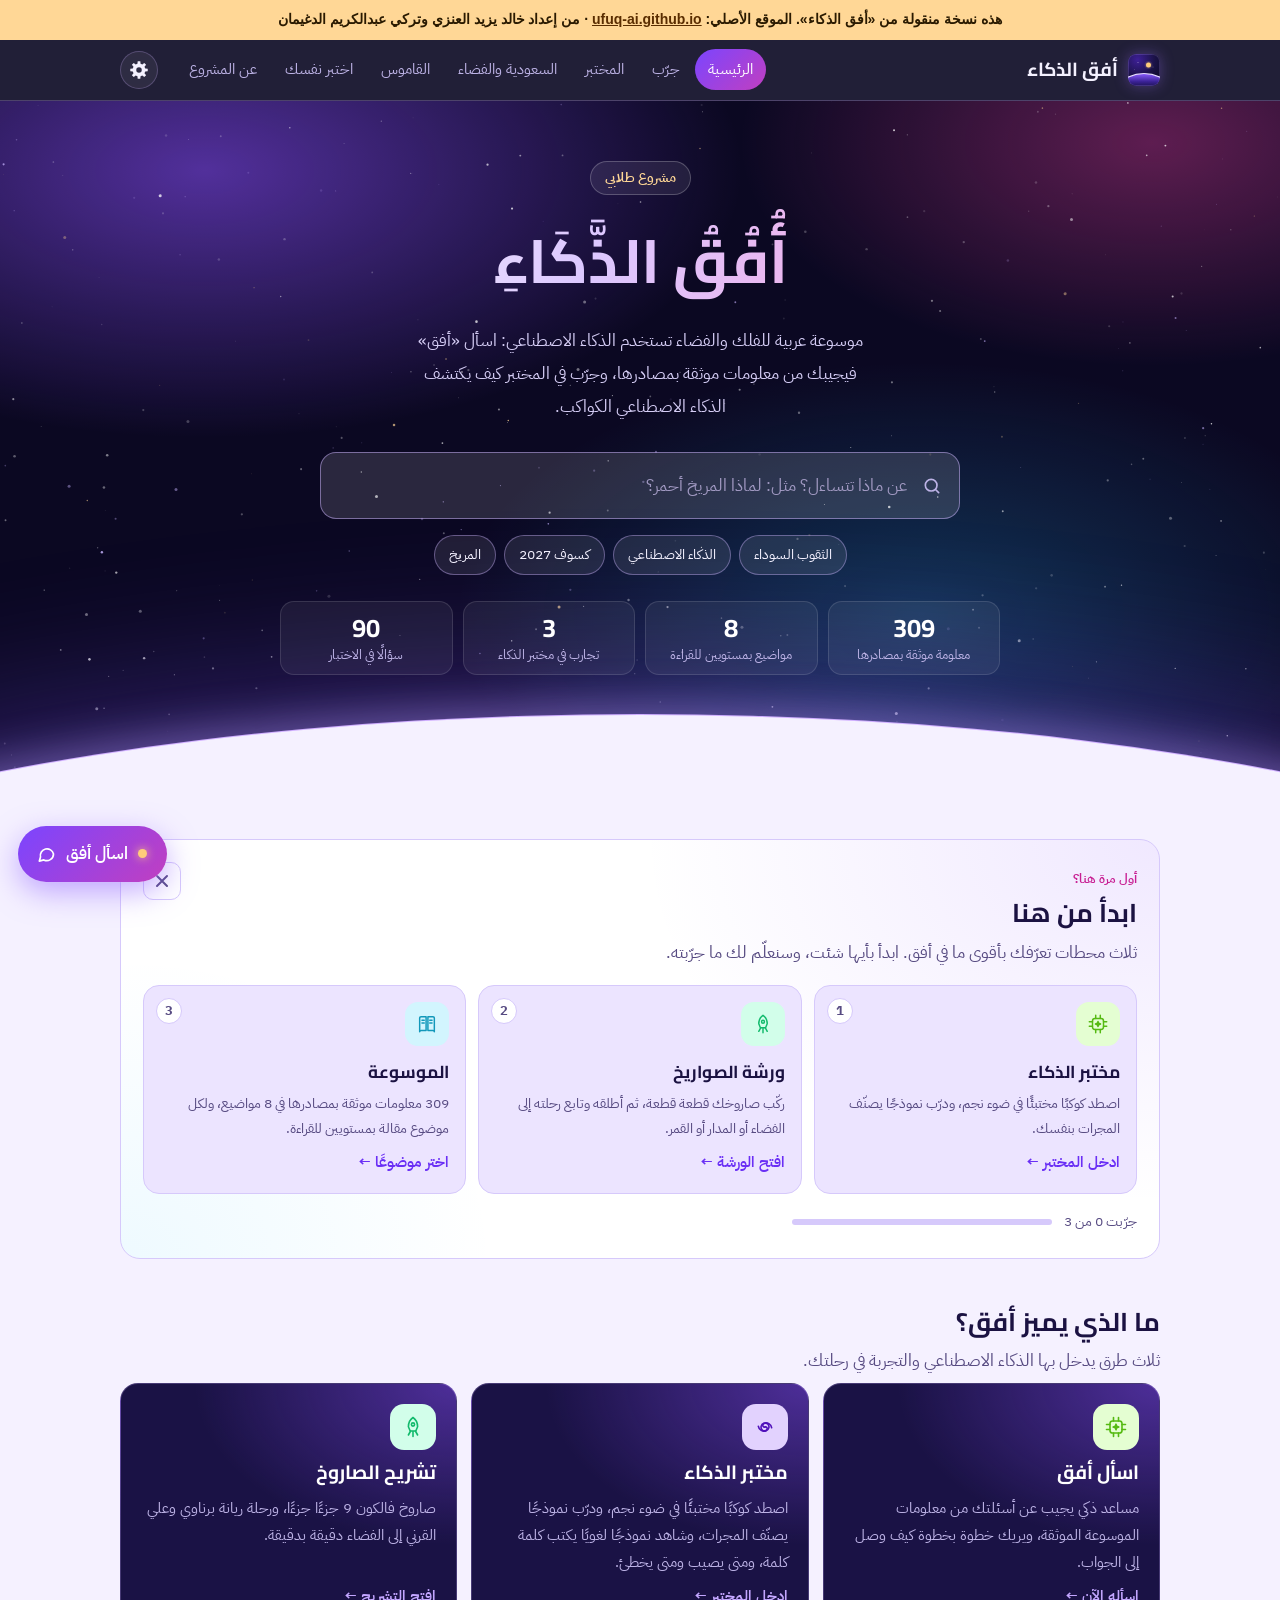
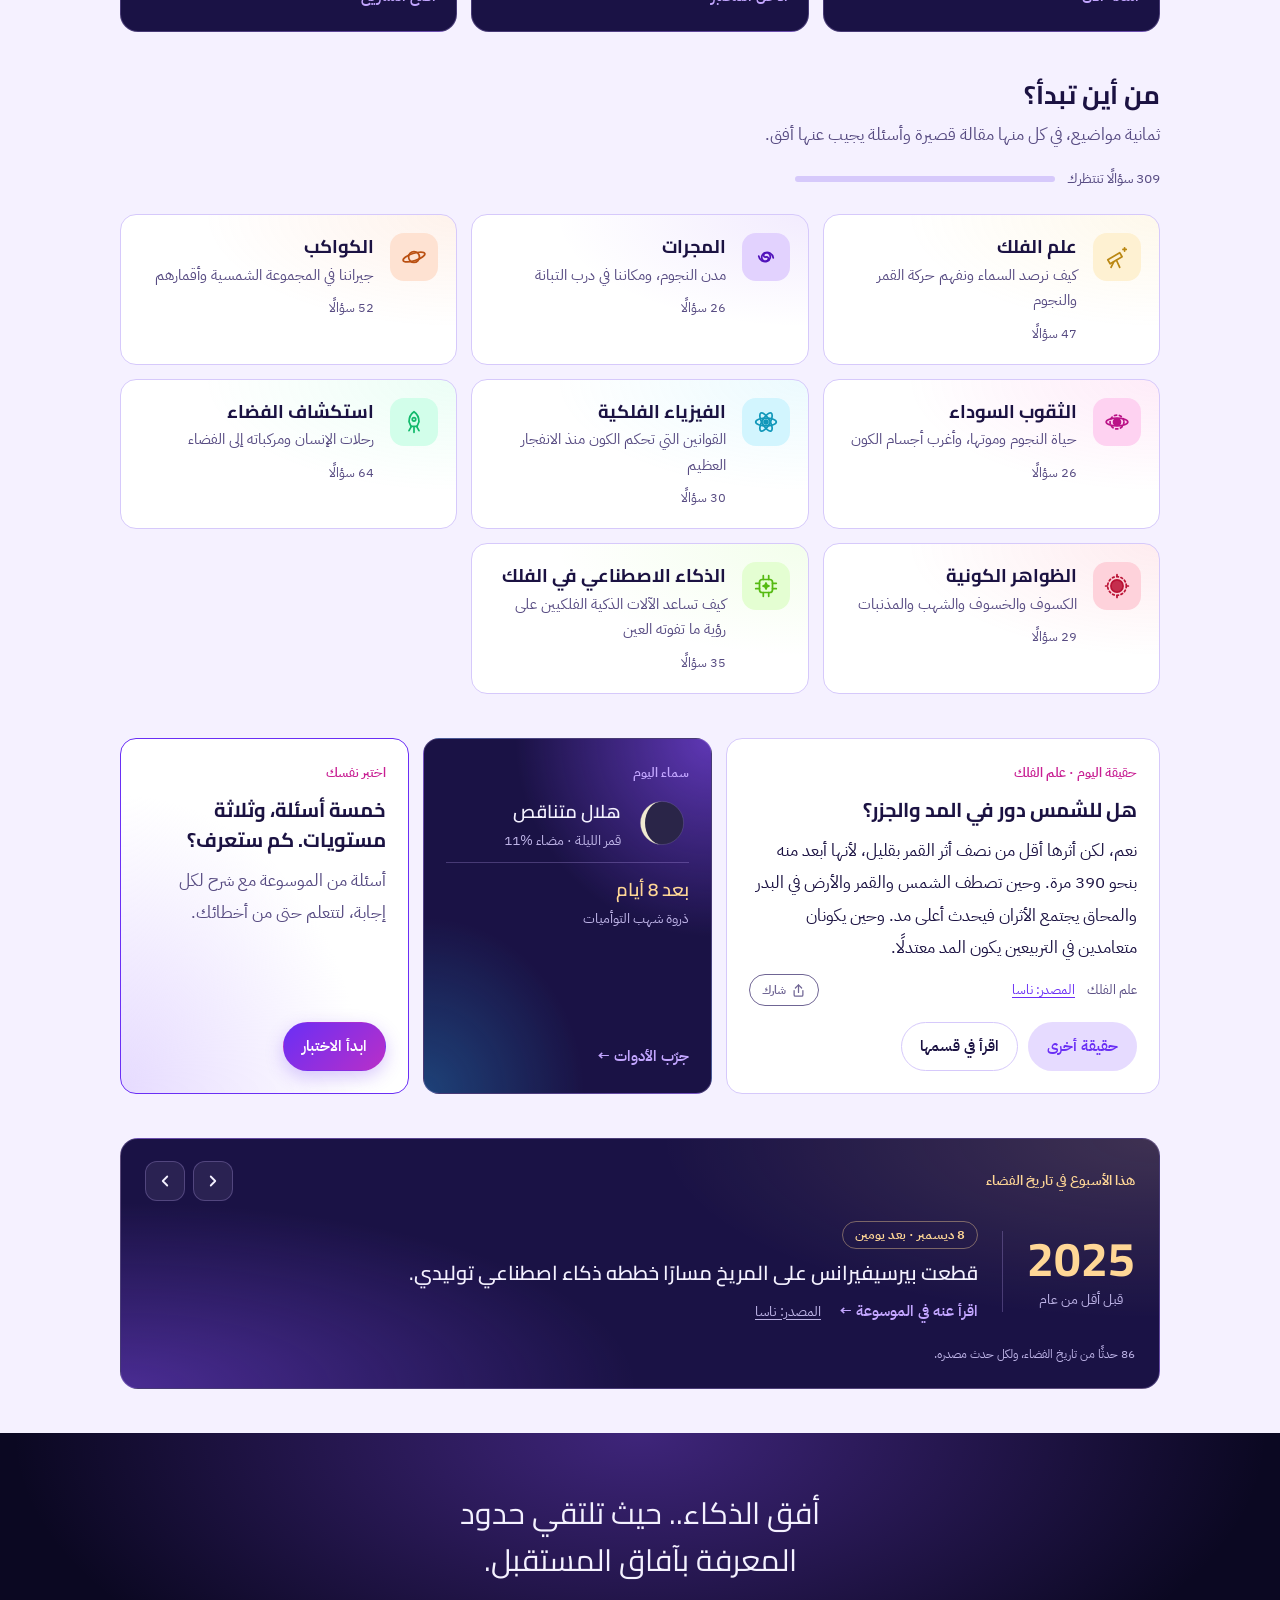
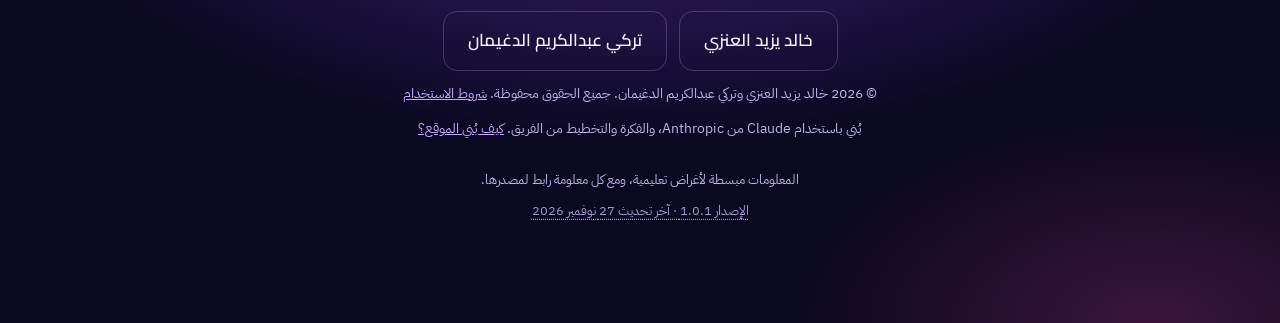
==== index.html @ 1687c593 "اقتراحات حين لا يجيب «اسأل أفق»، وصفحة «حقيقة أم خرافة؟» (1.1) اسأل أفق (patch50): - حين يعتذر، يعرض" ====
<!doctype html><html lang="ar" dir="rtl"><head><meta charset="utf-8"><!-- أفق الذكاء (AI Horizon) · https://ufuq-ai.github.io/ · © 2026 خالد يزيد العنزي وتركي عبدالكريم الدغيمان. جميع الحقوق محفوظة. نسخ الكود أو المحتوى أو إعادة نشره دون إذن مكتوب مخالف للترخيص. بصمة الإصدار: v1.0.1-914ba56a --><meta name="ufuq-build" content="v1.0.1-914ba56a"><meta name="viewport" content="width=device-width,initial-scale=1,viewport-fit=cover"><meta name="author" content="خالد يزيد العنزي، تركي عبدالكريم الدغيمان"><meta name="copyright" content="© 2026 خالد يزيد العنزي وتركي عبدالكريم الدغيمان. جميع الحقوق محفوظة."><meta name="description" content="أفق الذكاء: موسوعة عربية لعلوم الفلك والفضاء ودور الذكاء الاصطناعي فيها، ببحث فوري ومواضيع وأدوات ومختبر واختبارات."><meta name="theme-color" content="#0b0822"><link rel="icon" href="favicon.svg" type="image/svg+xml"><link rel="icon" href="favicon-32.png" sizes="32x32" type="image/png"><link rel="apple-touch-icon" href="apple-touch-icon.png"><link rel="manifest" href="manifest.webmanifest"><meta name="mobile-web-app-capable" content="yes"><meta name="apple-mobile-web-app-capable" content="yes"><meta name="apple-mobile-web-app-title" content="أفق"><meta name="apple-mobile-web-app-status-bar-style" content="black"><meta property="og:type" content="website"><meta property="og:site_name" content="أفق الذكاء"><meta property="og:locale" content="ar_SA"><meta property="og:url" content="https://ufuq-ai.github.io/"><meta property="og:title" content="أفق الذكاء · موسوعة عربية للفلك والفضاء"><meta property="og:description" content="309 معلومات موثقة بمصادرها، ومساعد «أفق» يجيبك منها، ومختبر للذكاء الاصطناعي، وورشة تبني فيها صاروخك وتطلقه. مشروع طلابي."><meta property="og:image" content="https://ufuq-ai.github.io/og.jpg"><meta property="og:image:type" content="image/jpeg"><meta property="og:image:width" content="1200"><meta property="og:image:height" content="630"><meta property="og:image:alt" content="أفق الذكاء: موسوعة عربية للفلك والفضاء والذكاء الاصطناعي"><meta name="twitter:card" content="summary_large_image"><style>:root{color-scheme:light;padding:env(safe-area-inset-top,0px) 0 env(safe-area-inset-bottom,0px)}body{margin:0}img{max-width:100%}[hidden]{display:none!important}</style><title>أفق الذكاء</title>
<link rel="preconnect" href="https://fonts.googleapis.com">
<link rel="preconnect" href="https://fonts.gstatic.com" crossorigin>
<link rel="stylesheet" href="https://fonts.googleapis.com/css2?family=IBM+Plex+Mono:wght@400;500&family=IBM+Plex+Sans+Arabic:wght@400;500;600&family=Cairo:wght@600;700;800&display=swap">
<style>
/* Layout: calm reading pages under a slim night-sky header; Ufuq the assistant lives in a side drawer reachable from every page. */
:root{
  --bg:#f7f6fb; --surface:#ffffff; --surface-2:#f0eef8; --fg:#1c1930; --muted:#5f5979; --line:#e3dfef;
  --accent:#5a37c9; --accent-soft:#ede7ff; --accent-ink:#ffffff;
  --ok:#17794f; --ok-soft:#e1f4ea; --bad:#a8342c; --bad-soft:#fbe8e6; --warn:#7f4c00; --warn-soft:#fff1d6;
  --sky:#0b0918; --sky-2:#161130; --sky-fg:#efebfa; --sky-muted:#aca4ca; --sky-line:rgba(190,170,255,.2); --sky-accent:#c4abff; --rim:#b99dff;
  --f-display:"Cairo","IBM Plex Sans Arabic",Tahoma,sans-serif;
  --f-body:"IBM Plex Sans Arabic","Noto Sans Arabic",Tahoma,"Segoe UI",sans-serif;
  --f-mono:"IBM Plex Mono",ui-monospace,Menlo,Consolas,monospace;
}
@media (prefers-color-scheme:dark){:root:not([data-theme="light"]){
  --bg:#0f0d1c; --surface:#17142a; --surface-2:#1f1b36; --fg:#ebe7f7; --muted:#a7a0c0; --line:#2c2846;
  --accent:#b49cff; --accent-soft:#251e45; --accent-ink:#160f2e;
  --ok:#74d8a6; --ok-soft:#14322a; --bad:#ff9d94; --bad-soft:#3a1d1f; --warn:#ffd08a; --warn-soft:#382912;
  color-scheme:dark;
}}
:root[data-theme="dark"],:root.red-mode{
  --bg:#0f0d1c; --surface:#17142a; --surface-2:#1f1b36; --fg:#ebe7f7; --muted:#a7a0c0; --line:#2c2846;
  --accent:#b49cff; --accent-soft:#251e45; --accent-ink:#160f2e;
  --ok:#74d8a6; --ok-soft:#14322a; --bad:#ff9d94; --bad-soft:#3a1d1f; --warn:#ffd08a; --warn-soft:#382912;
  color-scheme:dark;
}
*{box-sizing:border-box}
html{font-size:calc(100% * var(--fs,1))}
body{background:var(--bg);color:var(--fg);font-family:var(--f-body);font-size:1.0625rem;line-height:1.9;direction:rtl}
body::before{content:"";position:fixed;inset:0 0 auto;height:env(safe-area-inset-top,0px);z-index:30;background:var(--sky)}
h1,h2,h3{font-family:var(--f-display);line-height:1.5;text-wrap:balance;margin:0;font-weight:700}
p{margin:0}
a{color:inherit}
button,input,textarea{font:inherit;color:inherit}
button{cursor:pointer}
:focus-visible{outline:2px solid var(--accent);outline-offset:3px;border-radius:8px}
.wrap{max-width:1080px;margin-inline:auto;padding-left:max(20px,env(safe-area-inset-left,0px));padding-right:max(20px,env(safe-area-inset-right,0px))}
.narrow{max-width:760px}
.en{font-family:var(--f-mono);direction:ltr;unicode-bidi:isolate;letter-spacing:.06em}
.muted{color:var(--muted)}

/* top bar */
.top{position:sticky;top:env(safe-area-inset-top,0px);z-index:20;background:rgba(11,9,24,.9);backdrop-filter:blur(10px);-webkit-backdrop-filter:blur(10px);color:var(--sky-fg);border-bottom:1px solid var(--sky-line)}
.top .wrap{display:flex;align-items:center;gap:18px;min-height:60px}
.brand .logo{flex:none;display:block;border-radius:8px;box-shadow:0 0 14px rgba(150,110,255,.35)}
.brand{display:flex;align-items:center;gap:10px;font-family:var(--f-display);font-weight:700;font-size:1.18rem;text-decoration:none;white-space:nowrap}
.links{display:flex;gap:2px;margin-inline-start:auto;overflow-x:auto;scrollbar-width:none;min-width:0}
.links::-webkit-scrollbar{display:none}
.links.more-e{-webkit-mask-image:linear-gradient(to right,transparent,#000 2.5rem);mask-image:linear-gradient(to right,transparent,#000 2.5rem)}
.links.more-s{-webkit-mask-image:linear-gradient(to left,transparent,#000 2.5rem);mask-image:linear-gradient(to left,transparent,#000 2.5rem)}
.links.more-s.more-e{-webkit-mask-image:linear-gradient(to right,transparent,#000 2.5rem,#000 calc(100% - 2.5rem),transparent);mask-image:linear-gradient(to right,transparent,#000 2.5rem,#000 calc(100% - 2.5rem),transparent)}
.links a{color:var(--sky-muted);text-decoration:none;padding:6px 13px;border-radius:999px;white-space:nowrap;font-size:.95rem}
.links a:hover{color:var(--sky-fg)}
.links a[aria-current="page"]{color:var(--sky-fg);background:var(--sky-line)}

/* hero */
.hero{position:relative;isolation:isolate;overflow:hidden;background:var(--sky);color:var(--sky-fg);padding-block:60px 120px}
.hero canvas{position:absolute;inset:0;width:100%;height:100%;z-index:-2}
.hero::after{content:"";position:absolute;z-index:-1;left:-40%;right:-40%;bottom:-600px;height:680px;border-radius:50%;background:var(--bg);box-shadow:0 -1px 0 var(--rim),0 -12px 40px rgba(185,157,255,.4),0 -60px 140px rgba(120,80,240,.3)}
.hero h1{font-size:clamp(2.4rem,6vw,3.8rem);font-weight:700;text-align:center}
.hero .lede{color:var(--sky-muted);text-align:center;max-width:46ch;margin:8px auto 0;font-size:1.08rem}
.search{position:relative;max-width:640px;margin:30px auto 0}
.search input{width:100%;border:1px solid var(--sky-line);background:rgba(255,255,255,.08);color:var(--sky-fg);border-radius:16px;padding:16px 52px 16px 18px;font-size:1.08rem}
.search input::placeholder{color:#a199c2}
.search input:focus{outline:none;border-color:var(--sky-accent);background:rgba(255,255,255,.12)}
.search svg{position:absolute;right:18px;top:50%;transform:translateY(-50%);color:var(--sky-muted);pointer-events:none}
.quick{display:flex;flex-wrap:wrap;justify-content:center;gap:8px;margin-top:16px}
.quick button{background:transparent;border:1px solid var(--sky-line);color:var(--sky-fg);border-radius:999px;padding:5px 14px;font-size:.9rem}
.quick button:hover{border-color:var(--sky-accent)}

/* search results */
.results{max-width:640px;margin:18px auto 0;background:var(--surface);color:var(--fg);border-radius:16px;border:1px solid var(--line);box-shadow:0 24px 60px rgba(0,0,0,.3);overflow:hidden}
.res{border-bottom:1px solid var(--line)}
.res:last-child{border-bottom:0}
.res summary{list-style:none;cursor:pointer;padding:12px 18px;display:flex;flex-direction:column;gap:1px}
.res summary::-webkit-details-marker{display:none}
.res summary small{color:var(--muted);font-size:.78rem}
.res summary b{font-weight:600}
.res[open] summary b{color:var(--accent)}
.res .ans{padding:0 18px 14px;display:flex;flex-direction:column;gap:8px}
.res-foot{padding:12px 18px;background:var(--surface-2);display:flex;flex-wrap:wrap;gap:8px;align-items:center;justify-content:space-between;font-size:.92rem}

/* buttons */
.btn{display:inline-flex;align-items:center;gap:8px;border:1px solid transparent;border-radius:999px;padding:9px 18px;font-weight:600;text-decoration:none;font-size:.95rem;transition:background .2s,border-color .2s}
.btn-accent{background:var(--accent);color:var(--accent-ink)}
.btn-soft{background:var(--accent-soft);color:var(--accent)}
.btn-soft:hover,.btn-line:hover{border-color:var(--accent)}
.btn-line{border-color:var(--line);background:var(--surface)}
.btn[disabled]{opacity:.55;cursor:progress}
.link-btn{background:none;border:0;padding:0;color:var(--accent);font-weight:600;font-size:.92rem}
.link-btn:hover{text-decoration:underline}

/* home */
.sec{padding-block:44px}
.sec h2{font-size:1.6rem}
.sec-sub{color:var(--muted);margin-top:4px}
.progress-line{display:flex;align-items:center;gap:12px;margin-top:14px;font-size:.9rem;color:var(--muted)}
.bar{flex:1;max-width:260px;height:6px;border-radius:99px;background:var(--line);overflow:hidden}
.bar i{display:block;height:100%;background:var(--accent);border-radius:99px;transition:width .4s}
.topics{display:grid;grid-template-columns:repeat(auto-fill,minmax(min(100%,300px),1fr));gap:14px;margin-top:22px}
.topic{display:flex;gap:16px;align-items:flex-start;text-decoration:none;background:var(--surface);border:1px solid var(--line);border-radius:16px;padding:18px;transition:border-color .2s,transform .2s}
.topic:hover{border-color:var(--accent);transform:translateY(-2px)}
.ic{flex:none;width:48px;height:48px;border-radius:14px;display:grid;place-items:center;background:var(--accent-soft);color:var(--accent)}
.topic h3{font-size:1.15rem}
.topic p{color:var(--muted);font-size:.93rem;line-height:1.7;margin-top:2px}
.topic .cnt{display:block;margin-top:8px;font-size:.8rem;color:var(--muted)}
.topic .cnt b{color:var(--accent);font-weight:600}
.duo{display:grid;grid-template-columns:minmax(0,1.4fr) minmax(0,1fr);gap:14px}
.trio{display:grid;grid-template-columns:minmax(0,1.5fr) minmax(0,1fr) minmax(0,1fr);gap:14px}
.card.sky-card{text-decoration:none;background:var(--sky-2);color:var(--sky-fg);border-color:var(--sky-line)}
.sky-card .kick{color:var(--sky-accent)}
.sky-card .link-btn{color:var(--sky-accent);margin-top:auto}
.sky-row{display:flex;align-items:center;gap:14px}
.sky-row b,.sky-ev b{display:block;font-family:var(--f-display);font-size:1.15rem;font-weight:600}
.sky-row small,.sky-ev small{color:var(--sky-muted);font-size:.85rem;line-height:1.6;display:block}
.sky-ev{border-top:1px solid var(--sky-line);padding-top:10px}
.sky-ev b{color:#ffd796}
.src-link{color:var(--accent);text-decoration:underline;text-underline-offset:3px}
.msg .src-link{color:var(--sky-accent)}
.link-btn.quiet{color:var(--muted);font-weight:500}
.link-btn.danger{color:var(--bad)}
.acts{display:flex;flex-wrap:wrap;gap:6px 18px;align-items:center}
.art-bar{display:flex;flex-wrap:wrap;gap:10px;align-items:center;justify-content:space-between}
.seg{display:inline-flex;background:var(--surface-2);border-radius:999px;padding:4px}
.seg button{border:0;background:transparent;border-radius:999px;padding:6px 18px;color:var(--muted);font-weight:600;font-size:.92rem}
.seg button[aria-pressed="true"]{background:var(--surface);color:var(--accent);box-shadow:0 1px 4px rgba(0,0,0,.12)}
.art-body{display:flex;flex-direction:column;gap:16px;align-items:flex-start}
.report{margin-top:6px;background:var(--surface-2);border-radius:12px;padding:14px;display:flex;flex-direction:column;gap:8px;align-items:flex-start}
.report textarea,.panel input,.panel textarea,.panel select,.num{width:100%;background:var(--surface);border:1px solid var(--line);border-radius:10px;padding:9px 12px;line-height:1.7}
.report textarea:focus,.panel input:focus,.panel textarea:focus,.panel select:focus,.num:focus{outline:none;border-color:var(--accent)}
.field{display:block;font-size:.88rem;color:var(--muted);margin-top:4px}
.tools{display:grid;grid-template-columns:repeat(2,minmax(0,1fr));gap:14px;padding-block:26px 60px}
.tools .span2{grid-column:1/-1}
.moon-big{display:flex;align-items:center;gap:20px;flex-wrap:wrap}
.count{display:flex;gap:10px;flex-wrap:wrap}
.count div{background:var(--accent-soft);border-radius:12px;padding:8px 16px;text-align:center;min-width:76px}
.count b{display:block;font-family:var(--f-mono);font-size:1.7rem;color:var(--accent);line-height:1.3;font-variant-numeric:tabular-nums}
.count small{color:var(--muted);font-size:.8rem}
.ev-list{display:flex;flex-direction:column}
.ev{display:grid;grid-template-columns:130px minmax(0,1fr);gap:14px;padding:12px 0;border-bottom:1px solid var(--line)}
.ev:last-child{border-bottom:0}
.ev-when b{display:block;color:var(--accent);font-weight:600}
.ev small{color:var(--muted);font-size:.8rem}
.ev p{color:var(--muted);font-size:.93rem;line-height:1.75}
.ev.past{opacity:.6}
.num{max-width:160px;font-family:var(--f-mono);font-size:1.1rem}
.out-grid{display:grid;grid-template-columns:repeat(auto-fill,minmax(104px,1fr));gap:8px}
.out{background:var(--surface-2);border-radius:10px;padding:8px 12px}
.out small{display:block;color:var(--muted);font-size:.8rem}
.out b{font-variant-numeric:tabular-nums;font-weight:600}
.lrow{display:flex;justify-content:space-between;gap:14px;padding:9px 0;border-bottom:1px solid var(--line);flex-wrap:wrap}
.lrow:last-child{border-bottom:0}
.lrow b{color:var(--accent);font-weight:600}
.lv-grid{display:grid;grid-template-columns:repeat(auto-fill,minmax(min(100%,150px),1fr));gap:10px}
.lv{display:flex;flex-direction:column;gap:2px;text-align:start;background:var(--surface);border:1.5px solid var(--line);border-radius:14px;padding:14px 16px}
.lv:hover{border-color:var(--accent)}
.lv b{font-family:var(--f-display);font-size:1.2rem;font-weight:600}
.lv small{color:var(--muted);font-size:.82rem}
.lv .bst{color:var(--ok)}
.qrow{display:flex;flex-wrap:wrap;gap:10px;justify-content:space-between;align-items:center}
.panel{display:grid;grid-template-columns:minmax(0,1.1fr) minmax(0,1fr);gap:14px;padding-block:26px 60px;align-items:start}
.panel h2{font-size:1.25rem}
.panel .two{display:grid;grid-template-columns:repeat(2,minmax(0,1fr));gap:10px}
.locked{padding-block:60px;display:flex;flex-direction:column;gap:12px;align-items:flex-start}
.check{display:flex;gap:10px;align-items:center;font-size:.95rem;margin-top:6px}
.check input{width:18px;height:18px;accent-color:var(--accent);flex:none}
.err{color:var(--bad);background:var(--bad-soft);border-radius:10px;padding:8px 12px;font-size:.92rem}
.p-list{display:flex;flex-direction:column;gap:10px}
.p-item{border:1px solid var(--line);border-radius:12px;padding:12px 14px;display:flex;flex-direction:column;gap:2px;min-width:0}
.p-item small{color:var(--accent);font-size:.8rem}
.p-item p{color:var(--muted);font-size:.9rem;line-height:1.7}
.empty-box{border:1px dashed var(--line);border-radius:12px;padding:18px}
.card{background:var(--surface);border:1px solid var(--line);border-radius:16px;padding:22px;display:flex;flex-direction:column;gap:10px;min-width:0}
.kick{font-size:.8rem;font-weight:600;color:var(--accent)}
.card h3{font-size:1.25rem}
.card .row{display:flex;flex-wrap:wrap;gap:10px;margin-top:auto;padding-top:6px}
.quiz-card{background:linear-gradient(160deg,var(--accent-soft),var(--surface) 70%)}

/* topic page */
.page-head{background:var(--surface);border-bottom:1px solid var(--line);padding-block:30px 26px}
.crumb{font-size:.88rem;color:var(--muted)}
.crumb a{color:var(--accent);text-decoration:none}
.page-head .title{display:flex;align-items:center;gap:16px;margin-top:10px}
.page-head h1{font-size:clamp(1.9rem,4vw,2.5rem)}
.page-head .en{font-size:.78rem;color:var(--muted)}
.article{padding-block:30px 10px;display:flex;flex-direction:column;gap:16px}
.article p{font-size:1.06rem;line-height:2}
.facts{display:grid;grid-template-columns:repeat(2,minmax(0,1fr));gap:1px;background:var(--line);border:1px solid var(--line);border-radius:14px;overflow:hidden;margin-top:12px}
.fact{background:var(--surface);padding:16px 18px;display:flex;flex-direction:column;gap:3px;min-width:0}
.fact .v{font-family:var(--f-mono);font-weight:500;font-size:1.25rem;color:var(--accent);direction:ltr;text-align:right;font-variant-numeric:tabular-nums}
.fact .v.ar{font-family:var(--f-display);direction:rtl}
.fact .l{color:var(--muted);font-size:.92rem;line-height:1.7}
.tag{display:inline-block;align-self:flex-start;font-size:.72rem;font-weight:500;padding:1px 9px;border-radius:999px;background:var(--accent-soft);color:var(--accent);line-height:1.8}
.tag.open{background:var(--warn-soft);color:var(--warn)}
.legend{font-size:.8rem;color:var(--muted)}
.simp{background:var(--surface-2);border-radius:14px;padding:16px 18px;display:flex;flex-direction:column;gap:8px}
.simp-out:empty{display:none}
.simp-out{line-height:1.95}
.simp-out p+p,.simp-out p+ul{margin-top:8px}
.simp-out.thinking{color:var(--muted)}

.qs{padding-block:20px 10px}
.qs h2{font-size:1.4rem}
.qlist{display:flex;flex-direction:column;gap:8px;margin-top:16px}
.qs .filter{margin-top:14px}
.q{background:var(--surface);border:1px solid var(--line);border-radius:14px;transition:border-color .2s}
.q[open]{border-color:var(--accent)}
.q summary{list-style:none;cursor:pointer;padding:14px 18px;display:flex;align-items:center;gap:12px;font-weight:600}
.q summary::-webkit-details-marker{display:none}
.q summary .chk{flex:none;width:22px;height:22px;border-radius:50%;border:1.5px solid var(--line);display:grid;place-items:center;color:transparent;transition:all .2s}
.q.read summary .chk{background:var(--ok-soft);border-color:var(--ok);color:var(--ok)}
.q summary .chev{margin-inline-start:auto;color:var(--muted);transition:transform .2s;flex:none}
.q[open] summary .chev{transform:rotate(180deg)}
.q .ans{padding:0 18px 16px 52px;display:flex;flex-direction:column;gap:10px}
.q .ans p{line-height:1.95}
.meta{display:flex;flex-wrap:wrap;gap:6px 12px;align-items:center;font-size:.8rem;color:var(--muted)}
.share-btn{display:inline-flex;align-items:center;gap:5px;min-height:30px;margin-inline-start:auto;padding:3px 12px;border-radius:999px;border:1px solid currentColor;background:transparent;color:inherit;font:inherit;font-size:.78rem;font-weight:600;cursor:pointer;opacity:.85;transition:opacity .2s,background .2s}
.share-btn:hover{opacity:1;background:rgba(127,127,127,.12)}
.share-btn svg{width:15px;height:15px;flex:none}
.share-btn[aria-busy="true"]{opacity:.5;cursor:progress}
.cal-btn{display:inline-flex;align-items:center;gap:6px;min-height:32px;margin-top:8px;padding:4px 13px;border-radius:999px;border:1px solid currentColor;background:transparent;color:var(--accent);font:inherit;font-size:.82rem;font-weight:600;cursor:pointer;transition:background .2s}
.cal-btn svg{width:16px;height:16px;flex:none}
.cal-btn:hover{background:var(--accent-soft)}
.wk-cal{display:flex;justify-content:center;margin-top:10px}
.sa-cal{margin-top:16px}
.wk-cal .cal-btn,.sa-cal .cal-btn{color:var(--sky-accent);margin-top:0}
.wk-cal .cal-btn:hover,.sa-cal .cal-btn:hover{background:rgba(196,171,255,.14)}
.pager{display:flex;justify-content:space-between;gap:12px;flex-wrap:wrap;padding-block:30px 60px}
.pager a{flex:1 1 220px;text-decoration:none;border:1px solid var(--line);background:var(--surface);border-radius:14px;padding:14px 18px}
.pager a:hover{border-color:var(--accent)}
.pager small{display:block;color:var(--muted);font-size:.8rem}
.pager b{font-family:var(--f-display);font-weight:600}
.pager a.next{text-align:left}

/* glossary */
.filter{width:100%;max-width:520px;background:var(--surface);border:1px solid var(--line);border-radius:14px;padding:12px 16px;margin-top:18px}
.filter:focus{outline:none;border-color:var(--accent)}
.terms{display:grid;grid-template-columns:repeat(auto-fill,minmax(min(100%,300px),1fr));gap:12px;margin-top:20px;padding-bottom:60px}
.term{background:var(--surface);border:1px solid var(--line);border-radius:14px;padding:16px 18px;display:flex;flex-direction:column;gap:6px;min-width:0}
.term h3{font-size:1.1rem}
.term .en{font-size:.72rem;color:var(--muted)}
.term p{color:var(--muted);font-size:.95rem;line-height:1.8}
.term .link-btn{align-self:flex-start;margin-top:auto}

/* quiz */
.quiz{padding-block:30px 70px}
.qbox{background:var(--surface);border:1px solid var(--line);border-radius:18px;padding:clamp(20px,4vw,34px);display:flex;flex-direction:column;gap:16px}
.qstep{display:flex;justify-content:space-between;font-size:.88rem;color:var(--muted)}
.dots{display:flex;gap:6px}
.dots i{width:22px;height:5px;border-radius:9px;background:var(--line)}
.dots i.ok{background:var(--ok)} .dots i.bad{background:var(--bad)} .dots i.cur{background:var(--accent)}
.qbox h2{font-size:1.45rem}
.opts{display:grid;gap:10px}
.opt{text-align:start;background:var(--surface);border:1.5px solid var(--line);border-radius:12px;padding:12px 16px;font-size:1rem;transition:border-color .2s,background .2s}
.opt:hover:not([disabled]){border-color:var(--accent)}
.opt[disabled]{cursor:default}
.opt.right{border-color:var(--ok);background:var(--ok-soft);color:var(--fg)}
.opt.wrong{border-color:var(--bad);background:var(--bad-soft);color:var(--fg)}
.explain{border-radius:12px;padding:14px 16px;background:var(--surface-2);line-height:1.9}
.explain b{display:block;margin-bottom:2px}
.explain b.ok{color:var(--ok)} .explain b.bad{color:var(--bad)}
.score{font-family:var(--f-display);font-size:3.2rem;color:var(--accent);line-height:1.2}

/* about */
.about{padding-block:30px 40px;display:grid;grid-template-columns:minmax(0,1.1fr) minmax(0,1fr);gap:36px}
.prose{display:flex;flex-direction:column;gap:14px}
.prose h2{font-size:1.3rem;margin-top:8px}
.goals{list-style:none;padding:0;margin:0}
.goals li{display:flex;gap:12px;align-items:baseline;padding:8px 0;border-bottom:1px solid var(--line)}
.goals li::before{content:"";flex:none;width:7px;height:7px;border-radius:50%;background:var(--accent);transform:translateY(-2px)}
.chips{display:flex;flex-wrap:wrap;gap:8px}
.chips span{background:var(--accent-soft);color:var(--accent);border-radius:999px;padding:3px 14px;font-size:.92rem}
.plan{list-style:none;padding:0;margin:0;counter-reset:ph}
.plan li{position:relative;padding-inline-start:54px;padding-bottom:20px;counter-increment:ph}
.plan li::before{content:counter(ph);position:absolute;inset-inline-start:0;top:2px;width:34px;height:34px;border-radius:50%;display:grid;place-items:center;font-family:var(--f-mono);font-size:.9rem;border:1.5px solid var(--accent);color:var(--accent);background:var(--surface)}
.plan li::after{content:"";position:absolute;inset-inline-start:16px;top:38px;bottom:2px;width:2px;background:var(--line)}
.plan li:last-child::after{display:none}
.plan b{display:block;font-family:var(--f-display);font-weight:600}
.plan span{color:var(--muted);font-size:.95rem}

.foot{background:var(--sky);color:var(--sky-fg);text-align:center;padding-block:56px 100px}
.foot blockquote{margin:0 auto;font-family:var(--f-display);font-size:clamp(1.3rem,3vw,1.9rem);max-width:26ch;line-height:1.55}
.team{display:flex;justify-content:center;flex-wrap:wrap;gap:12px;margin-top:28px}
.team div{border:1px solid var(--sky-line);border-radius:14px;padding:12px 24px}
.team b{font-family:var(--f-display);font-weight:600}
.school{margin-top:14px;color:var(--sky-fg);font-size:1rem}
.foot small{display:block;margin-top:26px;color:var(--sky-muted);font-size:.8rem}

/* secrets */
.toast{position:fixed;z-index:40;left:50%;transform:translateX(-50%);bottom:calc(84px + env(safe-area-inset-bottom,0px));background:#ffd796;color:#2a1a00;font-weight:600;border-radius:999px;padding:10px 22px;box-shadow:0 12px 30px rgba(0,0,0,.3);animation:pop 3.2s ease forwards;max-width:calc(100% - 32px);text-align:center}
@keyframes pop{0%{opacity:0;transform:translate(-50%,12px)}10%,85%{opacity:1;transform:translate(-50%,0)}100%{opacity:0;transform:translate(-50%,8px)}}


/* assistant */
.fab{position:fixed;z-index:25;left:calc(18px + env(safe-area-inset-left,0px));bottom:calc(18px + env(safe-area-inset-bottom,0px));display:flex;align-items:center;gap:10px;border:0;border-radius:999px;padding:12px 20px 12px 18px;background:var(--sky-2);color:var(--sky-fg);font-weight:600;box-shadow:0 12px 30px rgba(20,10,60,.35),0 0 0 1px var(--sky-line)}
.fab:hover{background:#21194a}
.fab .dot,.drawer .dot{width:9px;height:9px;border-radius:50%;background:#6ee7a8;box-shadow:0 0 10px #6ee7a8;flex:none}
.dot.kb{background:#ffcd7a!important;box-shadow:0 0 10px #ffcd7a!important}
.drawer{position:fixed;z-index:26;top:0;bottom:0;left:0;width:min(440px,100%);background:var(--sky);color:var(--sky-fg);display:flex;flex-direction:column;gap:12px;
  padding:calc(16px + env(safe-area-inset-top,0px)) 16px calc(16px + env(safe-area-inset-bottom,0px)) calc(16px + env(safe-area-inset-left,0px));border-right:1px solid var(--sky-line);box-shadow:20px 0 60px rgba(0,0,0,.35)}
.d-head{display:flex;align-items:center;gap:10px}
.d-head h2{font-size:1.2rem}
.d-head small{color:var(--sky-muted);font-size:.78rem;display:block;line-height:1.4}
.d-close{margin-inline-start:auto;width:38px;height:38px;border-radius:10px;border:1px solid var(--sky-line);background:transparent;color:var(--sky-fg);display:grid;place-items:center}
.log{flex:1;min-height:0;overflow-y:auto;overscroll-behavior:contain;display:flex;flex-direction:column;gap:12px;scrollbar-width:thin;padding-inline-end:2px}
.msg{max-width:94%;padding:10px 14px;border-radius:14px;line-height:1.85;font-size:.97rem;overflow-wrap:anywhere}
.msg p+p,.msg p+ul,.msg ul+p{margin-top:8px}
.msg ul{margin:6px 0 0;padding-inline-start:20px}
.msg strong{font-weight:600;color:#fff}
.msg.bot{align-self:flex-start;background:rgba(255,255,255,.05);border:1px solid var(--sky-line)}
.msg.user{align-self:flex-end;background:var(--sky-accent);color:#170f30}
.msg.thinking{color:var(--sky-muted)}
.msg.thinking::after{content:"";display:inline-block;width:1.2em;animation:dots 1.2s steps(4) infinite}
@keyframes dots{0%{content:""}25%{content:"."}50%{content:".."}75%{content:"..."}}
.msg .note{display:block;margin-top:8px;font-size:.8rem;color:#ffd796}
.msg .trust{display:flex;gap:8px;align-items:flex-start;margin-top:10px;padding:8px 10px;border-radius:10px;background:rgba(79,227,161,.09);border:1px solid rgba(79,227,161,.3);color:#bdf3d8;font-size:.84rem;line-height:1.75}
.msg .trust svg{flex:none;margin-top:3px;color:#4fe3a1}
.msg .src{margin-top:10px;display:flex;flex-direction:column;gap:6px}
.msg .src>span{font-size:.78rem;color:var(--sky-muted)}
.msg details{border:1px solid var(--sky-line);border-radius:10px;padding:6px 10px;font-size:.88rem}
.msg details summary{cursor:pointer;color:var(--sky-accent)}
.msg details p{margin-top:6px}
.msg .meta{color:var(--sky-muted);margin-top:6px}
.msg .meta .tag{background:rgba(196,171,255,.16);color:var(--sky-accent)}
.msg .meta .tag.open{background:rgba(255,205,122,.16);color:#ffd796}
.msg a{color:var(--sky-accent)}
.schips{display:flex;flex-wrap:wrap;gap:6px}
.schip{border:1px solid var(--sky-line);background:transparent;color:var(--sky-fg);border-radius:999px;padding:4px 12px;font-size:.86rem;text-align:start;line-height:1.6}
.schip:hover{border-color:var(--sky-accent)}
.msg .schip{min-height:44px;padding:8px 14px}
.d-form{display:flex;gap:8px;align-items:flex-end}
.d-form textarea{flex:1;min-width:0;resize:none;background:rgba(255,255,255,.07);border:1px solid var(--sky-line);border-radius:12px;padding:10px 14px;color:var(--sky-fg);line-height:1.6;max-height:140px}
.d-form textarea::placeholder{color:#958db5}
.d-form textarea:focus{outline:none;border-color:var(--sky-accent)}
.ibtn{flex:none;width:46px;height:46px;border-radius:12px;border:0;display:grid;place-items:center;background:var(--sky-accent);color:#170f30}
.ibtn.stop{background:#ffd796}
.d-foot{font-size:.75rem;color:var(--sky-muted);line-height:1.7}
@media (max-width:560px){
  /* «اسأل أفق» on phones takes over the screen: the page behind is hidden, and drags don't move the screen */
  html.chat-on,html.chat-on body{overflow:hidden;overscroll-behavior:none;background:var(--sky)}
  html.chat-on header.top,html.chat-on #view,html.chat-on footer.foot{display:none!important}
  .drawer{touch-action:none;touch-action:pinch-zoom}
  .drawer .log{touch-action:pan-y;touch-action:pan-y pinch-zoom}
  .drawer textarea{touch-action:pan-y;overscroll-behavior:contain}
  .drawer.typing{padding-bottom:10px}
  .drawer.typing .d-foot{display:none}
  .drawer.typing .log>:first-child{margin-top:auto}
  .drawer.typing #starter{flex-wrap:nowrap;overflow-x:auto;overscroll-behavior-x:contain;scrollbar-width:none;touch-action:pan-x;padding-bottom:2px}
  .drawer.typing #starter::-webkit-scrollbar{display:none}
  .drawer.typing #starter .schip{flex:none;white-space:nowrap}
}

@media (max-width:820px){
  .duo,.about,.trio,.tools,.panel{grid-template-columns:minmax(0,1fr)}
  .ev{grid-template-columns:minmax(0,1fr);gap:2px}
}
@media (max-width:560px){
  .facts{grid-template-columns:minmax(0,1fr)}
  .hero{padding-block:40px 100px}
  .q .ans{padding-inline-start:18px}
  .fab span.lbl{display:none}
  .fab{padding:14px}
  .drawer{width:100%;padding-right:calc(16px + env(safe-area-inset-right,0px))}
}
@media (prefers-reduced-motion:reduce){*{transition:none!important;animation:none!important}}

/* ===== vivid palette: richer violets with gold, cyan and rose accents; each topic carries its own hue ===== */
:root{
  --bg:#f5f1ff; --surface:#ffffff; --surface-2:#ece4ff; --fg:#1b1242; --muted:#574b82; --line:#d6c9fb;
  --accent:#6a2ff5; --accent-soft:#e6dbff; --accent-ink:#ffffff;
  --ok:#0b7a4b; --ok-soft:#d8f7e8; --bad:#b8293a; --bad-soft:#ffe3e6; --warn:#8a4a00; --warn-soft:#ffecc7;
  --hot:#c81f93; --cyan:#05668f; --cyan-soft:#d9f3ff; --gold:#b86b00;
  --grad:linear-gradient(135deg,#6a2ff5,#b92fc8); --glow:rgba(106,47,245,.26);
  --ic-bs:95%; --ic-bl:91%; --ic-cs:82%; --ic-cl:40%; --wash:.10; --tag-cl:25%;
  --sky:#0b0822; --sky-2:#1a1245; --sky-fg:#f4f1ff; --sky-muted:#bdb3e6; --sky-line:rgba(200,175,255,.26); --sky-accent:#c3a6ff; --rim:#cfaeff;
}
@media (prefers-color-scheme:dark){:root:not([data-theme="light"]){
  --bg:#0d0a24; --surface:#18123a; --surface-2:#231a52; --fg:#f4f1ff; --muted:#b9b0e0; --line:#3b2f7a;
  --accent:#a888ff; --accent-soft:#2d2070; --accent-ink:#160f2e;
  --ok:#4fe3a1; --ok-soft:#0f3a2c; --bad:#ff8a94; --bad-soft:#47182a; --warn:#ffc857; --warn-soft:#42300c;
  --hot:#ff74c8; --cyan:#4fd8ff; --cyan-soft:#0f3350; --gold:#ffc857;
  --grad:linear-gradient(135deg,#7b45ff,#c13fc0); --glow:rgba(139,92,255,.42);
  --ic-bs:78%; --ic-bl:23%; --ic-cs:96%; --ic-cl:75%; --wash:.20; --tag-cl:75%;
}}
:root[data-theme="dark"],:root.red-mode{
  --bg:#0d0a24; --surface:#18123a; --surface-2:#231a52; --fg:#f4f1ff; --muted:#b9b0e0; --line:#3b2f7a;
  --accent:#a888ff; --accent-soft:#2d2070; --accent-ink:#160f2e;
  --ok:#4fe3a1; --ok-soft:#0f3a2c; --bad:#ff8a94; --bad-soft:#47182a; --warn:#ffc857; --warn-soft:#42300c;
  --hot:#ff74c8; --cyan:#4fd8ff; --cyan-soft:#0f3350; --gold:#ffc857;
  --grad:linear-gradient(135deg,#7b45ff,#c13fc0); --glow:rgba(139,92,255,.42);
  --ic-bs:78%; --ic-bl:23%; --ic-cs:96%; --ic-cl:75%; --wash:.20; --tag-cl:75%;
}
.top{background:rgba(11,8,34,.9)}
.links a[aria-current="page"]{background:linear-gradient(135deg,#7b45ff,#c13fc0);color:#fff}
.hero{background:
  radial-gradient(60% 55% at 16% 10%,rgba(140,80,255,.55),transparent 70%),
  radial-gradient(46% 46% at 90% 6%,rgba(255,70,170,.34),transparent 70%),
  radial-gradient(52% 52% at 72% 74%,rgba(40,190,255,.24),transparent 70%),
  var(--sky)}
@supports ((-webkit-background-clip:text) or (background-clip:text)){
  .hero h1{background:linear-gradient(100deg,#ffffff 8%,#dcc8ff 45%,#ff9fd9 92%);-webkit-background-clip:text;background-clip:text;color:transparent;padding-block:.15em}
  .score{background:var(--grad);-webkit-background-clip:text;background-clip:text;color:transparent}
}
.hero .lede{color:#d5cdf5}
.search input{border-color:rgba(205,180,255,.5);background:rgba(255,255,255,.13)}
.search input:focus{box-shadow:0 0 0 4px rgba(168,136,255,.32)}
.quick button{background:rgba(255,255,255,.09);border-color:rgba(205,180,255,.4)}
.quick button:hover{background:rgba(168,136,255,.3)}
.btn-accent{background:var(--grad);color:#fff;box-shadow:0 6px 18px var(--glow)}
.btn-accent:hover{filter:brightness(1.1)}
.bar i{background:var(--grad)}
.kick{color:var(--hot)}
.ic{background:hsl(var(--h,262) var(--ic-bs) var(--ic-bl));color:hsl(var(--h,262) var(--ic-cs) var(--ic-cl))}
.topic{background:radial-gradient(130% 130% at 100% 0%,hsl(var(--h,262) 90% 60% / var(--wash)),transparent 58%),var(--surface)}
.topic:hover{border-color:hsl(var(--h,262) 80% 60%);box-shadow:0 12px 30px hsl(var(--h,262) 85% 50% / .22)}
.topic .cnt b{color:hsl(var(--h,262) var(--ic-cs) var(--ic-cl))}
.page-head{background:linear-gradient(180deg,hsl(var(--h,262) var(--ic-bs) var(--ic-bl)) 0%,var(--surface) 100%)}
.quiz-card{background:radial-gradient(120% 120% at 0% 100%,var(--accent-soft),transparent 70%),var(--surface);border-color:var(--accent)}
.card.sky-card{background:
  radial-gradient(110% 90% at 100% 0%,rgba(140,80,255,.6),transparent 62%),
  radial-gradient(90% 80% at 0% 100%,rgba(40,190,255,.28),transparent 62%),
  var(--sky-2)}
.tag.est{background:var(--cyan-soft);color:var(--cyan)}
.q[open]{box-shadow:0 8px 24px var(--glow)}
.seg button[aria-pressed="true"]{background:var(--grad);color:#fff;box-shadow:0 3px 10px var(--glow)}
.opt:hover:not([disabled]){background:var(--accent-soft)}
.dots i.cur{background:var(--hot)}
.lv:hover{box-shadow:0 10px 24px var(--glow)}
.lv:nth-child(1) b{color:var(--ok)}.lv:nth-child(2) b{color:var(--gold)}.lv:nth-child(3) b{color:var(--bad)}.lv:nth-child(4) b{color:var(--accent)}
.ev-when b{color:var(--hot)}
.count div{background:var(--accent-soft)}
.pager a:hover{box-shadow:0 8px 22px var(--glow)}
.foot{background:radial-gradient(70% 90% at 50% 0%,rgba(140,80,255,.4),transparent 70%),radial-gradient(40% 60% at 90% 100%,rgba(255,70,170,.2),transparent 70%),var(--sky)}
.fab{background:linear-gradient(135deg,#7b45ff,#c13fc0);color:#fff;box-shadow:0 10px 30px rgba(139,92,255,.5),0 0 0 1px rgba(255,255,255,.18)}
.fab:hover{background:linear-gradient(135deg,#8a58ff,#d24fd0)}
.drawer{background:radial-gradient(100% 38% at 100% 0%,rgba(140,80,255,.4),transparent 72%),var(--sky)}
.msg.user{background:linear-gradient(135deg,#7b45ff,#c13fc0);color:#fff}
.ibtn{background:linear-gradient(135deg,#7b45ff,#c13fc0);color:#fff}
.ibtn.stop{background:#ffc857;color:#2a1a00}

/* ===== settings ===== */
.set-btn{flex:none;display:grid;place-items:center;width:38px;height:38px;padding:0;border-radius:50%;border:1px solid var(--sky-line);background:rgba(255,255,255,.06);color:var(--sky-fg);cursor:pointer;transition:background .2s,border-color .2s}
.set-btn:hover{border-color:var(--sky-accent);background:rgba(255,255,255,.12)}
.set-btn svg{width:20px;height:20px;transition:transform .5s}
.set-btn:hover svg{transform:rotate(45deg)}
.set{inset:0;width:100%;height:100%;max-width:none;max-height:none;margin:0;padding:0;border:0;background:transparent;color:var(--sky-fg);overflow:hidden;overscroll-behavior:contain;touch-action:none;touch-action:pinch-zoom}
.set[open]{display:flex;align-items:center;justify-content:center}
.set::backdrop{background:rgba(4,2,14,.66)}
.set-card{width:min(460px,calc(100% - 32px));max-height:calc(100% - 32px);overflow-y:auto;overscroll-behavior:contain;touch-action:pan-y;background:radial-gradient(100% 34% at 100% 0%,rgba(140,80,255,.38),transparent 72%),var(--sky);border:1px solid var(--sky-line);border-radius:20px;padding:16px 18px 18px;display:flex;flex-direction:column;gap:12px;box-shadow:0 24px 60px rgba(0,0,0,.5);animation:setin .22s ease-out}
@keyframes setin{from{transform:translateY(14px);opacity:0}}
@keyframes setup{from{transform:translateY(48px);opacity:.4}}
.set-head{display:flex;align-items:center;gap:10px}
.set-head h2{flex:1;margin:0;font-family:var(--f-display);font-size:1.3rem;color:#fff}
.set-sec{display:flex;flex-direction:column;gap:12px;padding-top:12px;border-top:1px solid var(--sky-line)}
.set-sec h3{margin:0;font-size:.8rem;font-weight:700;color:#ffd796}
.set-row{display:flex;align-items:center;justify-content:space-between;gap:10px 14px;flex-wrap:wrap}
.set-row>div:first-child{flex:1 1 150px;min-width:0}
.set-row b,.set-row label{display:block;font-weight:600;color:var(--sky-fg);font-size:.98rem;line-height:1.6}
.set-row small{display:block;color:var(--sky-muted);font-size:.8rem;line-height:1.7}
.set-card .seg{background:rgba(255,255,255,.08);flex-wrap:wrap}
.set-card .seg button{color:var(--sky-muted);padding:6px 13px;cursor:pointer}
.set-card .seg button[aria-pressed="true"]{color:#fff}
.set-sel{background:rgba(255,255,255,.08);color:var(--sky-fg);border:1px solid var(--sky-line);border-radius:12px;padding:8px 12px;font:inherit;font-size:.95rem;min-width:150px}
.set-sel option{color:#111;background:#fff}
.sw{position:relative;flex:none;width:52px;height:30px;padding:0;border-radius:999px;border:1px solid var(--sky-line);background:rgba(255,255,255,.12);cursor:pointer;transition:background .2s,border-color .2s}
.sw::after{content:"";position:absolute;top:3px;inset-inline-start:3px;width:22px;height:22px;border-radius:50%;background:#fff;box-shadow:0 1px 4px rgba(0,0,0,.35);transition:inset-inline-start .2s}
.sw[aria-checked="true"]{background:#d32f2f;border-color:#ff6b6b}
.sw[aria-checked="true"]::after{inset-inline-start:25px}
.set-danger[data-armed]{background:#c62828;border-color:#ff6b6b;color:#fff}
.set-note{margin:0;font-size:.8rem;color:var(--sky-muted)}
.set-row small.set-tip{color:#ffd796}
html.red-mode::after{content:"";position:fixed;inset:0;background:#b30000;mix-blend-mode:multiply;pointer-events:none;z-index:2147483647}
html.red-mode .set-card{filter:url(#red-only)}
html.red-mode .set::backdrop{background:rgba(0,0,0,.72)}
html:has(.set[open]){overflow:hidden}
@media (max-width:560px){
  .top .wrap{gap:12px}
  .set[open]{align-items:flex-end}
  .set-card{width:100%;max-height:calc(100% - 20px);border-radius:22px 22px 0 0;border-bottom:0;padding-bottom:calc(20px + env(safe-area-inset-bottom,0px));animation-name:setup}
}
@media (prefers-reduced-motion:reduce){.set-card{animation:none}.set-btn svg{transition:none}}

/* ===== AI lab ===== */
[hidden]{display:none!important}
.lab{padding-block:26px 60px;display:flex;flex-direction:column;gap:14px}
.lab-card{background:radial-gradient(90% 60% at 100% 0%,rgba(140,80,255,.42),transparent 65%),radial-gradient(70% 50% at 0% 100%,rgba(40,190,255,.16),transparent 65%),var(--sky-2);color:var(--sky-fg);border:1px solid var(--sky-line);border-radius:18px;padding:clamp(16px,3vw,26px);display:flex;flex-direction:column;gap:12px;min-width:0}
.lab-top{display:flex;flex-wrap:wrap;gap:10px;align-items:center;justify-content:space-between}
.lab-card .seg{background:rgba(255,255,255,.08)}
.lab-card .seg button{color:var(--sky-muted);padding:6px 15px}
.lab-card .seg button[aria-pressed="true"]{color:#fff}
.lab-card .seg button[disabled],.lab-card .btn[disabled]{opacity:.5;cursor:default}
.btn-ghost{border-color:var(--sky-line);background:rgba(255,255,255,.07);color:var(--sky-fg)}
.btn-ghost:hover{border-color:var(--sky-accent)}
.lab-card h3{font-size:1.15rem}
.lab-note{color:var(--sky-muted);font-size:.93rem;line-height:1.85}
.step-h{display:flex;align-items:center;gap:10px}
.step-n{flex:none;width:28px;height:28px;border-radius:50%;display:grid;place-items:center;font-family:var(--f-mono);font-size:.85rem;background:linear-gradient(135deg,#7b45ff,#c13fc0);color:#fff}
.lc{background:rgba(5,3,22,.5);border:1px solid var(--sky-line);border-radius:12px;padding:8px 0 0;direction:ltr;overflow:hidden}
.lc canvas{display:block;touch-action:manipulation}
#h-lc{cursor:crosshair}
.lab-key{display:flex;flex-wrap:wrap;gap:4px 14px;font-size:.8rem;color:var(--sky-muted)}
.lab-key i{display:inline-block;width:10px;height:10px;border-radius:3px;margin-inline-end:6px;vertical-align:-1px}
.lab-row{display:flex;flex-wrap:wrap;gap:10px;align-items:center}
.lab-row .sp{flex:1}
.lab-panels{display:grid;grid-template-columns:repeat(2,minmax(0,1fr));gap:18px}
.lab-panels[hidden]{display:none}
.lab-panel{border-top:1px solid var(--sky-line);padding-top:14px;display:flex;flex-direction:column;gap:10px;min-width:0}
.lab-res{background:rgba(255,255,255,.06);border:1px solid var(--sky-line);border-radius:14px;padding:16px 18px;display:flex;flex-direction:column;gap:8px}
.lab-res h3{font-size:1.35rem}
.lab-res h3.ok{color:#4fe3a1}.lab-res h3.no{color:#ffd796}
.lab-res p{line-height:1.9}
.lab-res p b{color:#fff;font-weight:600}
.lab-res .row{display:flex;flex-wrap:wrap;gap:10px;margin-top:4px}
.lab-cta{display:grid;grid-template-columns:minmax(0,1fr) minmax(0,240px);gap:18px;align-items:center;text-decoration:none;border-radius:18px;padding:22px 24px;color:var(--sky-fg);border:1px solid var(--sky-line);background:radial-gradient(100% 120% at 100% 0%,rgba(140,80,255,.55),transparent 62%),radial-gradient(80% 100% at 0% 100%,rgba(40,190,255,.24),transparent 62%),var(--sky-2);transition:box-shadow .2s,transform .2s}
.lab-cta:hover{transform:translateY(-2px);box-shadow:0 14px 36px rgba(139,92,255,.35)}
.lab-cta .kick{color:#ffd796}
.lab-cta h3{font-size:1.3rem;margin-top:2px}
.lab-cta p{color:var(--sky-muted);font-size:.95rem;line-height:1.8;margin-top:4px}
.lab-cta .link-btn{display:inline-block;margin-top:8px;color:var(--sky-accent)}
.mini-lc{width:100%;height:auto;direction:ltr}
.article .lab-cta{margin-top:10px}
@media (max-width:820px){.lab-panels{grid-template-columns:minmax(0,1fr)}}
@media (max-width:560px){.lab-cta{grid-template-columns:minmax(0,1fr)}.mini-lc{max-width:260px}}
/* how Ufuq thought */
.msg details.think{margin-top:10px;border-style:dashed}
.think ol{margin:8px 0 0;padding-inline-start:20px;display:flex;flex-direction:column;gap:10px}
.think li{line-height:1.75}
.think li>b{color:#fff;font-weight:600}
.think .tk{display:flex;flex-wrap:wrap;gap:5px;margin-top:6px}
.think .tk span,.think .tk s{border-radius:999px;padding:0 10px;font-size:.8rem;line-height:1.8}
.think .tk span{background:rgba(196,171,255,.18);color:var(--sky-accent)}
.think .tk s{color:var(--sky-muted);border:1px dashed var(--sky-line)}
.think .hit{display:grid;grid-template-columns:minmax(0,1fr) auto;gap:2px 10px;font-size:.84rem;margin-top:6px}
.think .hit b{font-family:var(--f-mono);font-weight:500;color:var(--sky-accent)}
.think .bar2{grid-column:1/-1;height:5px;border-radius:9px;background:rgba(255,255,255,.08);overflow:hidden}
.think .bar2 i{display:block;height:100%;background:linear-gradient(90deg,#7b45ff,#c13fc0)}
.think .weak{opacity:.5}
.think small{display:block;color:var(--sky-muted);font-size:.78rem;margin-top:4px}
.think-foot{margin-top:10px;font-size:.8rem;color:var(--sky-muted)}

/* lab tabs + galaxy trainer */
.lab-tabs{display:grid;grid-template-columns:repeat(2,minmax(0,1fr));gap:10px}
.lab-tab{display:flex;gap:12px;align-items:flex-start;text-align:start;background:var(--surface);border:1.5px solid var(--line);border-radius:16px;padding:14px 16px;color:var(--fg);transition:border-color .2s,box-shadow .2s}
.lab-tab:hover{border-color:var(--accent)}
.lab-tab .ic{width:42px;height:42px;border-radius:12px}
.lab-tab b{display:block;font-family:var(--f-display);font-size:1.12rem;font-weight:700;line-height:1.5}
.lab-tab small{display:block;color:var(--muted);font-size:.86rem;line-height:1.6}
.lab-tab[aria-selected="true"]{border-color:var(--accent);box-shadow:0 8px 22px var(--glow);background:radial-gradient(120% 140% at 100% 0%,var(--accent-soft),transparent 70%),var(--surface)}
.lab-x{display:flex;flex-direction:column;gap:14px}
.gz-teach{display:flex;gap:18px;align-items:center;flex-wrap:wrap}
.gz-frame{width:180px;height:180px;border-radius:16px;overflow:hidden;border:1px solid var(--sky-line);flex:none;background:#000}
.gz-frame img{width:100%;height:100%;display:block}
.gz-side{display:flex;flex-direction:column;gap:10px;flex:1;min-width:200px}
.gz-count{font-family:var(--f-display);font-size:1.1rem;font-weight:600}
.gz-btns{display:flex;gap:10px;flex-wrap:wrap}
.btn.gz-s{background:rgba(79,216,255,.16);border-color:#4fd8ff;color:#c9f4ff}
.btn.gz-e{background:rgba(255,200,87,.14);border-color:#ffc857;color:#ffe9b8}
.btn.gz-s:hover,.btn.gz-e:hover{filter:brightness(1.2)}
.gz-bins{display:grid;grid-template-columns:repeat(2,minmax(0,1fr));gap:10px}
.gz-bin{border:1px dashed var(--sky-line);border-radius:14px;padding:10px 12px;min-height:78px;min-width:0}
.gz-bin>b{font-size:.88rem;font-weight:600}
.gz-bin[data-l="s"]>b{color:#4fd8ff}.gz-bin[data-l="e"]>b{color:#ffc857}
.gz-row{display:flex;flex-wrap:wrap;gap:6px;margin-top:6px}
.gz-th{width:44px;height:44px;padding:0;border-radius:10px;overflow:hidden;border:2px solid;background:#000}
.gz-th img{width:100%;height:100%;display:block}
.gz-bin[data-l="s"] .gz-th{border-color:rgba(79,216,255,.75)}.gz-bin[data-l="e"] .gz-th{border-color:rgba(255,200,87,.75)}
.gz-done{color:#4fe3a1;font-weight:600}
.gz-grid{display:grid;grid-template-columns:repeat(auto-fill,minmax(92px,1fr));gap:10px}
.gz-card{display:flex;flex-direction:column;gap:2px;min-width:0;text-align:center}
.gz-card img{width:100%;aspect-ratio:1;border-radius:12px;border:2px solid var(--sky-line);display:block;margin-bottom:4px}
.gz-card b{font-size:.88rem;font-weight:600}
.gz-card small{font-size:.76rem;color:var(--sky-muted);line-height:1.5}
.gz-card.s b{color:#4fd8ff}.gz-card.e b{color:#ffc857}
.gz-card.right img{border-color:#4fe3a1}.gz-card.wrong img{border-color:#ff8a94}
.gz-card .v{font-size:.78rem;line-height:1.5}
.gz-card.right .v{color:#4fe3a1}.gz-card.wrong .v{color:#ff8a94}
@media (max-width:560px){.lab-tab{flex-direction:column;gap:6px;padding:12px}.lab-tab small{font-size:.8rem}.gz-frame{width:150px;height:150px}.gz-side{min-width:0}}

/* rights */
.copy{margin-top:10px;color:var(--sky-muted);font-size:.85rem}
.copy a{color:var(--sky-accent)}
.rights{border-color:var(--accent)}
.rights ul{margin:0;padding-inline-start:20px;display:flex;flex-direction:column;gap:4px}
.rights li{line-height:1.8}

/* rocket anatomy */
.rk{padding-block:26px 60px;display:flex;flex-direction:column;gap:14px}
.rk-grid{display:grid;grid-template-columns:minmax(120px,190px) minmax(0,1fr);grid-template-areas:"fig info" "fig parts";grid-template-rows:auto 1fr;gap:14px 20px;align-items:start}
.rk-fig{grid-area:fig}.rk-info{grid-area:info}.rk-parts{grid-area:parts;align-content:flex-start}
.rk-fig{background:rgba(5,3,22,.5);border:1px solid var(--sky-line);border-radius:14px;padding:10px 0;display:flex;justify-content:center}
.rk-svg{width:100%;max-width:170px;height:auto;display:block}
.rp{cursor:pointer}
.rp>*:not(.hit){transition:opacity .2s}
.rk-svg.sel .rp:not(.on)>*:not(.hit){opacity:.55}
.rp.on>*:not(.hit){stroke:var(--c);stroke-width:2.5}
.rp:hover>*:not(.hit){filter:brightness(1.15)}
.rk-side{display:flex;flex-direction:column;gap:14px;min-width:0}
.rk-info{background:rgba(255,255,255,.06);border:1px solid var(--sky-line);border-radius:14px;padding:16px 18px;display:flex;flex-direction:column;gap:8px;min-height:180px}
.rk-info h3{font-size:1.3rem}
.rk-info .en{font-size:.75rem;color:var(--sky-muted)}
.rk-info p{line-height:1.9}
.rk-info .meta{color:var(--sky-muted)}
.rk-info .src-link,.rk-legend .src-link{color:var(--sky-accent)}
.rk-sys{display:inline-flex;align-items:center;gap:7px;font-size:.82rem;font-weight:600;color:var(--c)}
.rk-sys i{width:10px;height:10px;border-radius:50%;background:var(--c);box-shadow:0 0 8px var(--c)}
.rk-sys-list{display:flex;flex-wrap:wrap;gap:6px 16px}
.rk-parts{display:flex;flex-wrap:wrap;gap:8px}
.rk-chip{display:inline-flex;align-items:center;gap:7px;border:1px solid var(--sky-line);background:rgba(255,255,255,.05);color:var(--sky-fg);border-radius:999px;padding:5px 13px;font-size:.88rem}
.rk-chip i{width:9px;height:9px;border-radius:50%;background:var(--c)}
.rk-chip:hover,.rk-chip.on{border-color:var(--c)}
.rk-chip.on{background:rgba(255,255,255,.14)}
.rk-legend{color:var(--sky-muted)}
.fl-box{padding:0}
.fl-box{max-width:780px;width:100%;margin-inline:auto}
.fl-svg{display:block;width:100%;height:auto;direction:ltr}
.rk-svg,.sz svg{direction:ltr}
.fm circle{fill:#c3a6ff}
.fm.next circle{fill:none;stroke:#c3a6ff;stroke-opacity:.6;stroke-width:1.5}
.fm.cur circle{fill:#ffd796}
.fm .ring{fill:none!important;stroke:#ffd796;stroke-width:2;transform-box:fill-box;transform-origin:center;animation:ring 1.6s ease-out infinite}
@keyframes ring{0%{transform:scale(.6);opacity:.9}100%{transform:scale(1.4);opacity:0}}
.fl-info{display:flex;flex-direction:column;gap:2px;min-height:118px}
.fl-t{font-family:var(--f-mono);color:#ffd796;font-size:.95rem;direction:ltr;align-self:flex-start}
.rk-two{display:grid;grid-template-columns:repeat(2,minmax(0,1fr));gap:14px}
.eq-range{width:100%;accent-color:var(--accent)}
.eq{display:flex;flex-direction:column;gap:10px}
.eq-f{font-family:var(--f-mono);font-size:.82rem;direction:ltr;text-align:left;background:var(--surface-2);border-radius:8px;padding:6px 10px;overflow-x:auto;white-space:nowrap}
.eq-row{display:grid;grid-template-columns:76px minmax(0,1fr) auto;gap:10px;align-items:center;font-size:.9rem}
.eq-bar{position:relative;height:14px;border-radius:99px;background:var(--surface-2);direction:ltr}
.eq-bar i{display:block;height:100%;border-radius:99px;transition:width .2s}
.eq-bar i.ok{background:linear-gradient(90deg,#0b7a4b,#4fe3a1)}
.eq-bar i.no{background:linear-gradient(90deg,#b8293a,#ff8a94)}
.eq-orbit{position:absolute;top:-4px;bottom:-4px;width:2px;background:var(--fg)}
.eq-val{font-family:var(--f-mono);font-size:.82rem;white-space:nowrap}
.eq-msg{font-weight:600;line-height:1.85}
.sz{background:var(--sky-2);border-radius:12px;padding:6px}
.sz svg{display:block;width:100%;height:auto}
.sz-cap{display:grid;grid-template-columns:repeat(3,minmax(0,1fr));gap:8px;direction:ltr}
.sz-cap div{direction:rtl;text-align:center;display:flex;flex-direction:column}
.sz-cap b{font-family:var(--f-display)}
.sz-cap small{color:var(--muted);font-size:.78rem;line-height:1.6}
.tools .rk-cta{grid-column:1/-1}
@media (max-width:820px){.rk-two{grid-template-columns:minmax(0,1fr)}}
@media (max-width:560px){.rk-grid{grid-template-columns:104px minmax(0,1fr);grid-template-areas:"fig parts" "info info";grid-template-rows:auto;gap:12px}.rk-parts{flex-direction:column;align-items:flex-start;flex-wrap:nowrap}.rk-info{padding:12px 14px}.rk-info h3{font-size:1.1rem}.eq-row{grid-template-columns:64px minmax(0,1fr) auto;gap:6px}}

/* home: event of the week */
.wk-ev{display:flex;align-items:center;gap:14px;width:100%;max-width:640px;margin:22px auto 0;padding:12px 16px;border-radius:16px;text-align:start;color:var(--sky-fg);background:linear-gradient(90deg,rgba(255,215,150,.14),rgba(255,255,255,.06) 62%);border:1px solid rgba(255,215,150,.45);box-shadow:0 8px 26px rgba(0,0,0,.25);font:inherit;line-height:1.6}
button.wk-ev{cursor:pointer;transition:border-color .2s,transform .2s}
button.wk-ev:hover{border-color:#ffd796;transform:translateY(-1px)}
.wk-ic{position:relative;flex:none;width:44px;height:44px;display:grid;place-items:center}
.wk-ic::after{content:"";position:absolute;inset:-2px;border-radius:50%;border:2px solid #ffd796;opacity:0;animation:wkp 2.4s ease-out infinite}
.wk-ev.now .wk-ic::after{animation-duration:1.2s}
@keyframes wkp{0%{transform:scale(.65);opacity:.8}100%{transform:scale(1.2);opacity:0}}
.wk-tx{flex:1;min-width:0;display:flex;flex-direction:column}
.wk-k{font-size:.78rem;font-weight:700;color:#ffd796}
.wk-tx b{font-family:var(--f-display);font-size:1.08rem;font-weight:700;color:#fff;line-height:1.5}
.wk-tx small{font-size:.86rem;color:var(--sky-muted);line-height:1.7}
.wk-go{font-size:.84rem;font-weight:600;color:var(--sky-accent);margin-top:2px}
.wk-when{flex:none;align-self:stretch;display:flex;flex-direction:column;justify-content:center;text-align:center;padding-inline-start:14px;border-inline-start:1px solid var(--sky-line);min-width:88px}
.wk-when b{display:block;font-family:var(--f-display);font-size:1.35rem;color:#ffd796;line-height:1.3}
.wk-when small{display:block;font-size:.76rem;color:var(--sky-muted)}
@media (max-width:560px){.wk-ev{display:grid;grid-template-columns:auto minmax(0,1fr) auto;grid-template-areas:"ic k w" "t t t" "n n n" "g g g";column-gap:10px;row-gap:0;align-items:center;padding:12px 14px}.wk-ic{grid-area:ic;width:34px;height:34px}.wk-ic svg{width:32px;height:32px}.wk-tx{display:contents}.wk-k{grid-area:k}.wk-tx b{grid-area:t;margin-top:8px}.wk-tx small{grid-area:n}.wk-go{grid-area:g}.wk-when{grid-area:w;flex-direction:row;align-items:baseline;gap:6px;align-self:center;min-width:0;border:0;padding:3px 12px;border-radius:999px;background:rgba(255,215,150,.15)}.wk-when b{font-size:1rem}.wk-when small{font-size:.74rem}}

/* home: this day in space history */
.hist{border-radius:18px;padding:22px 24px;color:var(--sky-fg);border:1px solid var(--sky-line);background:radial-gradient(80% 120% at 100% 0%,rgba(255,215,150,.16),transparent 60%),radial-gradient(80% 120% at 0% 100%,rgba(140,80,255,.42),transparent 62%),var(--sky-2)}
.hist-top{display:flex;align-items:center;justify-content:space-between;gap:12px}
.hist .kick{color:#ffd796;font-size:.85rem}
.hist-nav{display:flex;gap:8px}
.hist-nav button{width:40px;height:40px;border-radius:12px;border:1px solid var(--sky-line);background:rgba(255,255,255,.07);color:var(--sky-fg);display:grid;place-items:center}
.hist-nav button:hover{border-color:var(--sky-accent);background:rgba(255,255,255,.12)}
.hist-body{display:grid;grid-template-columns:auto minmax(0,1fr);gap:24px;align-items:center;margin-top:12px;min-height:118px}
.hist-body.swap{animation:histIn .35s ease}
@keyframes histIn{from{opacity:0;transform:translateY(6px)}to{opacity:1;transform:none}}
.hist-year{text-align:center;padding-inline-end:24px;border-inline-end:1px solid var(--sky-line);min-width:120px}
.hist-year b{display:block;font-family:var(--f-display);font-size:3rem;line-height:1.15;color:#ffd796;font-variant-numeric:tabular-nums}
.hist-year small{display:block;color:var(--sky-muted);font-size:.85rem}
.hist-date{display:inline-block;font-size:.8rem;font-weight:600;color:#ffd796;border:1px solid rgba(255,215,150,.4);border-radius:999px;padding:1px 12px}
.hist-tx p{font-family:var(--f-display);font-size:1.25rem;font-weight:600;line-height:1.7;margin-top:6px}
.hist-acts{display:flex;flex-wrap:wrap;gap:4px 18px;align-items:center;margin-top:8px;font-size:.88rem}
.hist-acts .link-btn{color:var(--sky-accent)}
.hist-acts a{color:var(--sky-muted);text-underline-offset:3px}
.hist-foot{margin-top:12px;font-size:.76rem;color:var(--sky-muted)}
@media (max-width:560px){.hist{padding:18px}.hist-body{grid-template-columns:minmax(0,1fr);gap:8px}.hist-year{display:flex;align-items:baseline;gap:10px;text-align:start;padding:0;border:0;min-width:0}.hist-year b{font-size:2.3rem}.hist-tx p{font-size:1.1rem}}

/* home first impression */
.hero-badge{display:table;margin:0 auto 12px;padding:5px 14px;border-radius:999px;border:1px solid rgba(255,255,255,.22);background:rgba(255,255,255,.08);color:#ffd796;font-size:.85rem;font-weight:600;text-align:center;line-height:1.6}
.hero-stats{display:grid;grid-template-columns:repeat(4,minmax(0,1fr));gap:10px;max-width:720px;margin:26px auto 0}
.hero-stats div{text-align:center;padding:10px 6px;border-radius:14px;background:rgba(255,255,255,.06);border:1px solid rgba(255,255,255,.12)}
.hero-stats b{display:block;font-family:var(--f-display);font-size:1.6rem;line-height:1.3;color:#fff}
.hero-stats span{display:block;font-size:.8rem;color:var(--sky-muted);line-height:1.5}
.feats{display:grid;grid-template-columns:repeat(3,minmax(0,1fr));gap:14px;margin-top:6px}
.feat{display:flex;flex-direction:column;align-items:flex-start;gap:8px;text-align:start;border-radius:18px;padding:20px;color:var(--sky-fg);border:1px solid var(--sky-line);background:radial-gradient(120% 100% at 100% 0%,rgba(140,80,255,.45),transparent 65%),var(--sky-2);text-decoration:none;font:inherit;cursor:pointer;transition:transform .2s,box-shadow .2s}
.feat:hover{transform:translateY(-2px);box-shadow:0 14px 36px rgba(139,92,255,.35)}
.feat .ic{width:46px;height:46px;border-radius:14px}
.feat h3{font-size:1.2rem;color:#fff}
.feat p{color:var(--sky-muted);font-size:.93rem;line-height:1.8;flex:1}
.feat .link-btn{color:var(--sky-accent);font-weight:600}
@media (max-width:820px){.feats{grid-template-columns:minmax(0,1fr)}}
@media (max-width:560px){.hero-stats{grid-template-columns:repeat(2,minmax(0,1fr))}.hero-stats b{font-size:1.35rem}}

#built,#rights{scroll-margin-top:80px}
.built-grid{display:grid;grid-template-columns:repeat(2,minmax(0,1fr));gap:12px}
.built-grid>div{background:var(--surface-2);border-radius:14px;padding:14px 16px}
.built-grid b{font-family:var(--f-display);font-size:1.02rem}
.built-grid ul{margin:6px 0 0;padding-inline-start:20px;display:flex;flex-direction:column;gap:4px}
.built-grid li{line-height:1.8;font-size:.95rem}
@media (max-width:560px){.built-grid{grid-template-columns:minmax(0,1fr)}}

/* night sky */
.sk{padding-block:26px 60px;display:flex;flex-direction:column;gap:14px}
.sk-ctl{display:flex;flex-wrap:wrap;gap:12px}
.sk-ctl .field{display:flex;flex-direction:column;gap:4px;color:var(--sky-muted);font-size:.85rem}
.sk-ctl select,.sk-ctl input{background:rgba(255,255,255,.08);color:var(--sky-fg);border:1px solid var(--sky-line);border-radius:10px;padding:8px 12px;font:inherit;min-width:160px;color-scheme:dark}
.sk-ctl option{color:#111}
.sk-sum{font-size:1.08rem;line-height:1.9;font-weight:600}
.sk-grid{display:grid;grid-template-columns:minmax(0,1.1fr) minmax(0,1fr);gap:18px;align-items:start}
.sk-fig{max-width:460px;margin-inline:auto}
.sk-svg{display:block;width:100%;height:auto;direction:ltr}
.sk-svg text{font-family:var(--f-body);text-anchor:middle;direction:rtl}
.sk-st{fill:#bdb3e6;font-size:9px}
.sk-pl{fill:#fff;font-size:12px;font-weight:700;paint-order:stroke;stroke:#0a0820;stroke-width:3px}
.sk-dir{fill:#ffd796;font-size:12px;font-weight:700}
.sk-time{display:flex;align-items:center;gap:10px;margin-top:10px;direction:ltr}
.sk-time input{flex:1;min-width:0;accent-color:#ffd796}
.sk-time b{font-family:var(--f-mono);min-width:7.5em;text-align:center;direction:rtl;font-size:.9rem}
.sk-time .btn{padding:6px 12px;min-width:44px}
.sk-list{display:flex;flex-direction:column;gap:10px}
.sk-card{background:rgba(255,255,255,.06);border:1px solid var(--sky-line);border-radius:14px;padding:12px 14px;display:flex;flex-direction:column;gap:4px}
.sk-card[role=button]{cursor:pointer}
.sk-card[role=button]:hover,.sk-card[role=button]:focus-visible{border-color:var(--c)}
.sk-card.off{opacity:.6}
.sk-h{display:flex;align-items:center;gap:8px}
.sk-h>i{width:12px;height:12px;border-radius:50%;background:var(--c);box-shadow:0 0 10px var(--c)}
.sk-h b{font-family:var(--f-display);font-size:1.05rem}
.sk-chip{margin-inline-start:auto;font-size:.75rem;border:1px solid var(--sky-line);border-radius:999px;padding:1px 10px;color:var(--sky-muted)}
.sk-card:not(.off) .sk-chip{color:#4fe3a1;border-color:rgba(79,227,161,.5)}
.sk-card.moon .sk-chip{color:#f1ead2;border-color:var(--sky-line)}
.sk-card p{line-height:1.85;font-size:.93rem}
.sk-card small{color:var(--sky-muted);font-size:.8rem;line-height:1.7}
.sk-card small.sk-note{color:#ffd796}
.sk-moon{display:inline-flex}
.tools .sk-cta{grid-column:1/-1}
@media (max-width:820px){.sk-grid{grid-template-columns:minmax(0,1fr)}}

/* lab: tiny language model */
.lab-tabs{grid-template-columns:repeat(3,minmax(0,1fr))}
.m-stats{margin:0;max-width:none;grid-template-columns:repeat(3,minmax(0,1fr))}
.m-ctl{display:flex;flex-direction:column;gap:10px}
.quick.m-starts{justify-content:flex-start;margin:0}
.m-form{display:flex;gap:8px;flex-wrap:wrap}
.m-form input{flex:1;min-width:160px;background:rgba(255,255,255,.08);color:var(--sky-fg);border:1px solid var(--sky-line);border-radius:10px;padding:8px 12px;font:inherit}
.m-opts{display:flex;flex-wrap:wrap;gap:12px 24px;align-items:center;color:var(--sky-muted);font-size:.88rem}
.m-opts label{display:flex;align-items:center;gap:8px}
.m-opts input[type=range]{accent-color:#ffd796;width:110px}
.m-opts b{color:var(--sky-fg);min-width:3.5em}
.m-sent{font-size:1.35rem;line-height:2;background:rgba(5,3,22,.5);border:1px solid var(--sky-line);border-radius:14px;padding:14px 18px;min-height:3.6em;font-family:var(--f-display)}
.m-w.last{color:#ffd796}
.m-cur{color:#ffd796;margin-inline-start:4px;animation:mblink 1s steps(1) infinite}
@keyframes mblink{50%{opacity:0}}
.m-ph{color:var(--sky-muted);font-size:1rem;font-family:var(--f-body)}
.m-note:empty{display:none}
.m-pred{display:flex;flex-direction:column;gap:6px}
.m-opt{display:grid;grid-template-columns:minmax(96px,auto) minmax(0,1fr) 52px;gap:10px;align-items:center;text-align:start;background:rgba(255,255,255,.05);border:1px solid var(--sky-line);border-radius:10px;padding:7px 12px;color:var(--sky-fg);font:inherit;cursor:pointer}
.m-opt:hover:not(:disabled){border-color:#ffd796}
.m-opt:disabled{opacity:.6;cursor:default}
.m-opt b{font-family:var(--f-mono);font-size:.82rem;text-align:end;font-weight:500}
.m-bar{height:8px;border-radius:9px;background:rgba(255,255,255,.08);overflow:hidden;direction:ltr}
.m-bar i{display:block;height:100%;background:linear-gradient(90deg,#7b45ff,#c13fc0)}
.m-q{font-family:var(--f-display);font-size:1.1rem}
.m-traced{font-size:1.2rem;line-height:2.3;font-family:var(--f-display)}
.m-seg{border-bottom:3px solid var(--c,#6b6390);padding-bottom:2px}
.m-srcs{display:flex;flex-wrap:wrap;gap:8px}
.m-src{display:inline-flex;align-items:center;gap:7px;border:1px solid var(--c);background:rgba(255,255,255,.05);color:var(--sky-fg);border-radius:999px;padding:4px 12px;font:inherit;font-size:.85rem;cursor:pointer;text-align:start}
.m-src i{flex:none;width:9px;height:9px;border-radius:50%;background:var(--c)}
@media (max-width:560px){.lab-tabs{gap:6px}.lab-tab small{display:none}.lab-tab .ic{width:34px;height:34px}.lab-tab b{font-size:.9rem}.m-stats{grid-template-columns:repeat(3,minmax(0,1fr))}.m-stats b{font-size:1.15rem}.m-opt{grid-template-columns:minmax(80px,auto) minmax(0,1fr) 46px}.m-sent{font-size:1.15rem}}

/* solar system now */
.sol-grid{grid-template-columns:minmax(0,1.25fr) minmax(0,1fr)}
.sol-fig{max-width:560px;margin-inline:auto;width:100%}
.sol-svg{display:block;width:100%;height:auto;direction:ltr;border-radius:22px}
.sol-svg text{font-family:var(--f-body)}
.sol-lb{fill:#fff;font-size:14px;font-weight:700;paint-order:stroke;stroke:#0b0820;stroke-width:3.5px;pointer-events:none}
.sol-p{cursor:pointer;outline:none}
.sol-p.on .sol-lb{fill:#ffd796}
.sol-p:focus-visible circle:first-child{stroke:#ffd796;stroke-width:2}
.sol-dir{fill:#ffd796;font-size:12px;opacity:.85}
.sol-time{flex-wrap:wrap;justify-content:center}
.sol-time .seg{direction:rtl}
.sol-ctl .seg{flex-wrap:wrap}
.sol-card.on{border-color:var(--c);background:rgba(255,255,255,.11)}
.sk-card.sol-card .sk-chip{color:var(--sky-muted);border-color:var(--sky-line)}
.sk-card.sol-card .sk-chip.sol-near{color:#4fe3a1;border-color:rgba(79,227,161,.5)}
.sol-ev .ev-list .link-btn{margin-top:4px;align-self:flex-start}
.tools .sol-cta{grid-column:1/-1}
@media (max-width:820px){.sol-grid{grid-template-columns:minmax(0,1fr)}}
@media (max-width:560px){.sol-ctl .seg button{padding:6px 10px;font-size:.82rem}.sol-time .seg button{padding:6px 9px;font-size:.8rem}}
/* glossary: tools, filters, cross-links, review cards */
.g-tools{display:flex;flex-wrap:wrap;gap:10px 18px;align-items:center;margin-top:14px}
.g-prog{display:flex;align-items:center;gap:8px;font-size:.85rem;color:var(--muted)}
.g-prog>i{display:block;width:110px;height:6px;border-radius:9px;background:var(--surface-2);overflow:hidden}
.g-prog>i b{display:block;height:100%;background:var(--grad,var(--accent))}
.g-prog .link-btn{font-size:.82rem}
.g-chips,.g-letters{display:flex;flex-wrap:wrap;gap:6px;margin-top:12px}
.g-chips button,.g-letters button{display:inline-flex;align-items:center;gap:6px;border:1px solid var(--line);background:var(--surface);color:var(--fg);border-radius:999px;padding:5px 12px;font:inherit;font-size:.85rem;cursor:pointer}
.g-letters{gap:4px}
.g-letters button{min-width:34px;justify-content:center;padding:3px 9px;font-weight:700}
.g-chips button:hover,.g-letters button:hover{border-color:var(--accent)}
.g-chips button[aria-pressed="true"],.g-letters button[aria-pressed="true"]{background:var(--accent);border-color:var(--accent);color:var(--accent-ink)}
.g-chips small{opacity:.7;font-family:var(--f-mono);font-size:.75rem}
.g-ic{display:inline-flex;color:hsl(var(--h) var(--ic-cs) var(--ic-cl))}
.g-chips button[aria-pressed="true"] .g-ic{color:inherit}
.g-count{color:var(--muted);font-size:.88rem;margin-top:18px}
.terms .term{scroll-margin-top:90px}
.term-top{display:flex;align-items:baseline;justify-content:space-between;gap:8px}
.g-known{font-size:.75rem;color:var(--ok);white-space:nowrap}
.g-tag{align-self:flex-start;font-size:.72rem;font-weight:600;border-radius:999px;padding:1px 10px;background:hsl(var(--h) var(--ic-bs) var(--ic-bl));color:hsl(var(--h) var(--ic-cs) var(--tag-cl,var(--ic-cl)))}
.g-x{display:inline;background:none;border:0;padding:0;font:inherit;color:var(--accent);cursor:pointer;text-decoration:underline;text-decoration-style:dotted;text-underline-offset:4px}
.g-rel{display:flex;flex-wrap:wrap;gap:2px 12px;align-items:baseline;font-size:.85rem}
.g-rel small{color:var(--muted)}
.term .g-rel .link-btn,.term .g-act .link-btn{align-self:auto;margin-top:0;text-align:start;font-size:.88rem}
.g-act{display:flex;flex-wrap:wrap;gap:6px 16px;align-items:center;margin-top:auto;padding-top:4px}
.g-act .link-btn{display:inline-flex;align-items:center;gap:5px}
.term.g-spot{grid-column:1/-1;background:var(--accent-soft);border-color:transparent}
.term.g-spot h3{font-size:1.4rem}
.term.flash{animation:gflash 1.8s ease}
@keyframes gflash{0%,45%{box-shadow:0 0 0 3px var(--accent)}100%{box-shadow:0 0 0 0 transparent}}
.g-fc{max-width:580px;margin:26px auto 70px;display:flex;flex-direction:column;gap:14px}
.g-fc-top{display:flex;justify-content:space-between;color:var(--muted);font-size:.9rem}
.g-card{min-height:250px;width:100%;border-radius:20px;border:1px solid var(--line);background:var(--surface);color:var(--fg);padding:28px;display:flex;flex-direction:column;align-items:center;justify-content:center;text-align:center;gap:10px;font:inherit;cursor:pointer}
.g-card .g-tag{align-self:center}
.g-card h2{font-size:clamp(1.6rem,5vw,2.2rem)}
.g-card .en{color:var(--muted);font-size:.85rem}
.g-card p{font-size:1.05rem;line-height:1.95;max-width:46ch}
.g-card.g-done{cursor:default}
.g-fc-row{display:flex;gap:10px;justify-content:center;flex-wrap:wrap}
@media (prefers-reduced-motion:reduce){.term.flash{animation:none;box-shadow:0 0 0 3px var(--accent)}}

/* Saudi Arabia and space */
.sa-hero{position:relative;overflow:hidden;color:#fff;min-height:360px;display:flex;align-items:flex-end;background:#070b24}
.sa-banner{position:absolute;inset:0;width:100%;height:100%}
.sa-hero::after{content:"";position:absolute;inset:0;background:linear-gradient(180deg,rgba(5,8,30,.05) 0%,rgba(5,8,30,.35) 45%,rgba(5,8,30,.78) 100%)}
.sa-hero-in{position:relative;z-index:1;padding-block:80px 28px}
.sa-hero .kick{color:#ffd796}
.sa-hero h1{font-size:clamp(2rem,6vw,3.1rem);color:#fff;margin:4px 0 8px}
.sa-hero p{max-width:640px;color:#e9ecff;line-height:1.9;font-size:1.05rem}
.sa-stats{display:grid;grid-template-columns:repeat(4,minmax(0,1fr));gap:10px;max-width:780px;margin-top:22px}
.sa-stats div{padding:10px 8px;border-radius:14px;background:rgba(10,14,40,.6);border:1px solid rgba(255,255,255,.18);text-align:center}
.sa-stats b{display:block;font-family:var(--f-display);font-size:1.6rem;line-height:1.3;color:#fff}
.sa-stats span{display:block;font-size:.8rem;color:#d5dbff;line-height:1.5}
.sa{padding-block:34px 70px;display:flex;flex-direction:column;gap:48px}
.sa-sec h2{font-size:clamp(1.35rem,3.4vw,1.8rem);margin:4px 0 6px}
.sa-tl{list-style:none;margin:18px 0 0;padding:0;position:relative}
.sa-tl::before{content:"";position:absolute;inset-inline-start:11px;top:10px;bottom:10px;width:2px;background:linear-gradient(var(--accent),var(--ok))}
.sa-step{position:relative;padding-inline-start:38px;margin-bottom:10px}
.sa-dot{position:absolute;inset-inline-start:4px;top:19px;width:16px;height:16px;border-radius:50%;background:var(--surface);border:3px solid var(--accent)}
.sa-step.next .sa-dot{border-color:var(--gold,#b86b00);border-style:dashed}
.sa-head{display:grid;grid-template-columns:minmax(118px,auto) minmax(0,1fr) auto;gap:2px 14px;align-items:baseline;width:100%;text-align:start;background:var(--surface);border:1px solid var(--line);border-radius:14px;padding:12px 16px;color:var(--fg);font:inherit;cursor:pointer}
.sa-head:hover,.sa-head[aria-expanded="true"]{border-color:var(--accent)}
.sa-when{grid-row:1/3;font-family:var(--f-display);font-weight:700;color:var(--accent);font-size:.95rem}
.sa-head b{font-size:1.02rem}
.sa-line{grid-column:2;color:var(--muted);font-size:.9rem;line-height:1.7}
.sa-chip{grid-column:3;grid-row:1;font-size:.75rem;border:1px solid currentColor;color:var(--warn,#8a4a00);border-radius:999px;padding:1px 10px}
.sa-detail{margin:8px 0 6px;padding:14px 16px;background:var(--surface-2);border-radius:12px}
.sa-entry p{line-height:1.9;font-size:.95rem}
.sa-meta{display:flex;flex-wrap:wrap;gap:6px 12px;align-items:center;margin-top:8px;font-size:.82rem;color:var(--muted)}
.sa-meta .src-link{font-size:.82rem}
.sa-meta small{font-size:inherit}
.g-spot .kick{color:var(--accent)}
footer .ver{display:block;margin-top:6px;opacity:.85}
.ver-link{display:block;width:fit-content;margin:6px auto 0;color:inherit;text-decoration:none;border-radius:8px}
.ver-link .ver{margin-top:0;text-decoration:underline dotted;text-underline-offset:4px}
.ver-link:hover .ver{opacity:1;color:var(--sky-accent)}
/* ===== changelog ===== */
.cl{padding-block:8px 64px}
.cl-sum{display:flex;flex-wrap:wrap;gap:10px;margin:0 0 26px}
.cl-sum div{flex:1 1 150px;background:var(--surface);border:1px solid var(--line);border-radius:14px;padding:12px 14px}
.cl-sum b{display:block;font-family:var(--f-display);font-size:1.45rem;line-height:1.4;color:var(--accent)}
.cl-sum span{font-size:.85rem;color:var(--muted)}
.cl-list{list-style:none;margin:0;padding:0;position:relative}
.cl-list::before{content:"";position:absolute;top:10px;bottom:10px;inset-inline-start:11px;width:2px;background:var(--line)}
.cl-item{position:relative;padding-inline-start:38px;margin-bottom:18px}
.cl-dot{position:absolute;inset-inline-start:4px;top:22px;width:16px;height:16px;border-radius:50%;background:var(--surface);border:3px solid var(--accent)}
.cl-item.latest .cl-dot{background:var(--accent);box-shadow:0 0 0 5px var(--accent-soft)}
.cl-card{background:var(--surface);border:1px solid var(--line);border-radius:18px;padding:16px 18px}
.cl-top{display:flex;flex-wrap:wrap;align-items:center;gap:6px 10px}
.cl-v{font-family:var(--f-mono);font-weight:500;font-size:.95rem;padding:1px 12px;border-radius:999px;background:var(--grad);color:#fff;direction:ltr}
.cl-new{font-size:.75rem;font-weight:700;padding:2px 10px;border-radius:999px;background:var(--accent-soft);color:var(--accent)}
.cl-pre-tag{font-size:.75rem;font-weight:600;padding:1px 10px;border-radius:999px;border:1px solid var(--line);color:var(--muted)}
.cl-top time{font-size:.85rem;color:var(--muted)}
.cl-card h2{margin:6px 0 8px;font-family:var(--f-display);font-size:1.2rem;line-height:1.5}
.cl-card ul{margin:0;padding-inline-start:20px;display:flex;flex-direction:column;gap:4px}
.cl-card li{line-height:1.8}
.cl-fix{margin-top:12px;padding-top:12px;border-top:1px dashed var(--line)}
.cl-fix h3{margin:0 0 8px;font-size:.85rem;font-weight:700;color:var(--muted)}
.cl-fix ul{list-style:none;padding:0;gap:8px}
.cl-fix li{display:grid;grid-template-columns:auto 1fr;gap:0 10px;font-size:.93rem;line-height:1.7}
.cl-fix b{font-family:var(--f-mono);font-weight:500;font-size:.85rem;color:var(--accent);direction:ltr;padding-top:2px}
.cl-fix small{grid-column:2;font-size:.78rem;color:var(--muted)}
.cl-pre{margin-top:6px;background:var(--surface);border:1px solid var(--line);border-radius:18px;padding:14px 18px}
.cl-pre summary{cursor:pointer;font-family:var(--f-display);font-weight:700}
.cl-pre ul{margin:12px 0 0;padding-inline-start:20px;display:flex;flex-direction:column;gap:6px}
.cl-pre li{line-height:1.8}
.cl-pre li b{color:var(--accent)}
.cl-how{margin-top:18px}
.cl-how h2{margin:0 0 8px;font-family:var(--f-display);font-size:1.15rem}
.cl-how ul{margin:8px 0;padding-inline-start:20px}
.start-sec{padding-bottom:0}
.start{position:relative;border-radius:20px;padding:22px;border:1px solid var(--line);background:radial-gradient(80% 140% at 100% 0%,rgba(140,80,255,.13),transparent 62%),radial-gradient(60% 120% at 0% 100%,rgba(40,190,255,.08),transparent 60%),var(--surface)}
.start-top{display:flex;align-items:flex-start;gap:12px}
.start-top>div{flex:1;min-width:0}
.start-x{flex:none;width:38px;height:38px;border-radius:10px;border:1px solid var(--line);background:var(--surface);color:var(--muted);display:grid;place-items:center}
.start-x:hover{color:var(--fg);border-color:var(--accent)}
.start-steps{list-style:none;margin:16px 0 0;padding:0;display:grid;grid-template-columns:repeat(3,minmax(0,1fr));gap:12px}
.start-steps li{min-width:0}
.start-step{position:relative;display:flex;flex-direction:column;align-items:flex-start;gap:10px;height:100%;padding:16px;border-radius:16px;border:1px solid var(--line);background:var(--surface-2);color:var(--fg);text-decoration:none;transition:transform .15s,border-color .15s,box-shadow .15s}
.start-step:hover{transform:translateY(-2px);border-color:var(--accent);box-shadow:0 10px 26px rgba(106,47,245,.14)}
.start-step .n{position:absolute;top:12px;inset-inline-end:12px;width:26px;height:26px;border-radius:50%;display:grid;place-items:center;font-size:.82rem;font-weight:700;background:var(--surface);border:1px solid var(--line);color:var(--muted)}
.start-step .ic{width:44px;height:44px;border-radius:13px}
.start-step .tx{display:block;min-width:0}
.start-step b{display:block;font-family:var(--f-display);font-size:1.08rem}
.start-step small{display:block;color:var(--muted);font-size:.9rem;line-height:1.75;margin-top:2px}
.start-step .go{display:block;margin-top:8px;color:var(--accent);font-weight:600;font-size:.92rem}
.start-step.done{border-color:var(--ok);background:var(--surface)}
.start-step.done .n{background:var(--ok);border-color:var(--ok);color:var(--surface)}
.start-step.done .go{color:var(--ok)}
.start .progress-line{margin-top:14px}
@media (max-width:820px){.start{padding:18px}.start-steps{grid-template-columns:minmax(0,1fr);gap:10px}.start-step{flex-direction:row;gap:12px;padding:14px}.start-step .ic{width:40px;height:40px}.start-step .n{top:6px;inset-inline-end:auto;inset-inline-start:6px;width:21px;height:21px;font-size:.72rem}}
.sr-only{position:absolute;width:1px;height:1px;padding:0;margin:-1px;overflow:hidden;clip:rect(0 0 0 0);white-space:nowrap;border:0}
@media (max-width:440px){.eq-f{white-space:normal;line-height:1.7}}
.sa-tag{font-size:.72rem;border-radius:999px;padding:1px 9px;background:var(--warn-soft);color:var(--warn)}
.sa-meta .link-btn{margin-inline-start:auto;font-size:.88rem}
.sa-grid{display:grid;grid-template-columns:repeat(auto-fill,minmax(min(100%,320px),1fr));gap:12px;margin-top:16px}
.sa-card h3{font-size:1.08rem}
.sa-ec .count{margin:2px 0}
.sa-links{display:flex;flex-wrap:wrap;gap:10px;margin-top:14px}
.sa-wabar{display:grid;grid-template-columns:minmax(0,1fr) minmax(0,1.15fr);gap:22px;align-items:start;margin-top:16px}
.sa-crater-wrap{background:#0f0b26;border-radius:14px;padding:14px}
.sa-crater{display:block;width:100%;height:auto;direction:ltr}
.sa-crater text{direction:rtl;fill:#f1e9ff;font-size:14px;font-weight:600;text-anchor:middle;font-family:var(--f-body)}
.sa-crater .sa-cm{fill:#ffd796;font-size:13px;font-weight:400}
.sa-crater-wrap .legend{color:#c9c0ea;margin-top:6px}
.sa-fact+.sa-fact{border-top:1px solid var(--line);padding-top:12px;margin-top:12px}
.sa-fact h3{font-size:1rem;margin-bottom:4px}
.sa-quiz{max-width:760px;margin-top:16px}
.sa-quiz>.btn{align-self:flex-start}
.sa-note{text-align:center}
@media (max-width:820px){.sa-wabar{grid-template-columns:minmax(0,1fr)}}
@media (max-width:640px){.sa-stats{grid-template-columns:repeat(2,minmax(0,1fr))}.sa-stats b{font-size:1.35rem}}
@media (max-width:560px){.sa-head{grid-template-columns:minmax(0,1fr) auto}.sa-when{grid-row:auto}.sa-head b,.sa-line{grid-column:1/-1}.sa-chip{grid-column:2;grid-row:1}}

/* quiz: topics, modes, timed challenge, review, certificate */
.q-topics{margin-top:0}
.qbox .lv[disabled]{opacity:.5;cursor:default}
.q-sub{font-size:1rem;color:var(--muted);margin-top:6px}
.q-modes{display:grid;grid-template-columns:repeat(2,minmax(0,1fr));gap:10px}
.q-mode{display:flex;flex-direction:column;align-items:flex-start;gap:4px;text-align:start;background:var(--surface-2);border:1.5px solid transparent;border-radius:14px;padding:14px;font:inherit;color:var(--fg);cursor:pointer}
.q-mode:hover:not([disabled]){border-color:var(--accent)}
.q-mode[disabled]{opacity:.55;cursor:default}
.q-mic{display:inline-flex;color:var(--accent)}
.q-mode b{font-family:var(--f-display);font-size:1.05rem}
.q-mode small{color:var(--muted);font-size:.82rem;line-height:1.6}
.q-mode small.bst{color:var(--accent)}
.q-timebar{height:8px;border-radius:9px;background:var(--surface-2);overflow:hidden}
.q-timebar i{display:block;height:100%;background:var(--grad,var(--accent));transition:width .2s linear}
.q-tleft{font-family:var(--f-mono);color:var(--accent)}
.q-stage{display:flex;flex-direction:column;gap:14px}
.q-review{display:flex;flex-direction:column;gap:10px}
.q-rev{border:1px solid var(--line);border-radius:12px;padding:12px 14px;display:flex;flex-direction:column;gap:4px}
.q-rev b{font-size:.98rem;line-height:1.7}
.q-rev .ans{color:var(--ok);font-weight:600;font-size:.92rem}
.q-rev p{color:var(--muted);font-size:.9rem;line-height:1.8}
.q-rev .link-btn{align-self:flex-start}
.q-cert-req{display:flex;flex-wrap:wrap;gap:8px}
.q-cert-req button{border:1px solid var(--line);background:var(--surface);color:var(--fg);border-radius:999px;padding:5px 14px;font:inherit;font-size:.9rem;cursor:pointer}
.q-cert-req button.ok{border-color:var(--ok);color:var(--ok);background:var(--ok-soft)}
.q-name{display:flex;gap:8px;flex-wrap:wrap}
.q-name input{flex:1;min-width:200px;border:1px solid var(--line);background:var(--surface);color:var(--fg);border-radius:12px;padding:10px 14px;font:inherit}
.q-cert-out{display:flex;flex-direction:column;gap:10px;align-items:flex-start}
.q-cert-img{width:100%;border-radius:12px;border:1px solid var(--line)}
@media (max-width:640px){.q-modes{grid-template-columns:minmax(0,1fr)}}
/* حقيقة أم خرافة؟ */
.myths h1{font-size:clamp(1.6rem,5vw,2.2rem)}
.my-bar{display:flex;flex-wrap:wrap;align-items:center;justify-content:space-between;gap:8px 16px;margin:6px 0 16px}
.my-score{font-family:var(--f-display);font-weight:700;font-size:1.05rem;margin:0}
.my-list{list-style:none;margin:0;padding:0;display:flex;flex-direction:column;gap:12px}
.my-item{background:var(--surface);border:1px solid var(--line);border-inline-start:4px solid var(--line);border-radius:16px;padding:16px 18px;display:grid;gap:12px}
.my-item.is-fact{border-inline-start-color:var(--ok)}
.my-item.is-myth{border-inline-start-color:var(--bad)}
.my-top{display:flex;gap:12px;align-items:flex-start}
.my-top .ic{width:38px;height:38px;border-radius:11px}
.my-claim{font-family:var(--f-display);font-size:1.12rem;font-weight:600;line-height:1.75;margin:0;padding-top:2px}
.my-act{display:flex;flex-wrap:wrap;gap:8px}
.my-act button{min-height:44px;min-width:96px;padding:8px 18px;border-radius:999px;border:1.5px solid var(--line);background:var(--surface-2);color:var(--fg);font:inherit;font-weight:600;cursor:pointer}
.my-act button:hover:not([disabled]){border-color:var(--accent)}
.my-act button[aria-pressed="true"]{border-color:var(--accent);background:var(--accent-soft)}
.my-act button[disabled]{cursor:default}
.my-ans{border-top:1px dashed var(--line);padding-top:12px;display:grid;gap:8px}
.my-ans p{margin:0;line-height:1.85}
.my-head{display:flex;flex-wrap:wrap;align-items:center;gap:6px 12px}
.my-badge{display:inline-flex;align-items:center;font-weight:700;font-size:.9rem;padding:2px 14px;border-radius:999px}
.my-badge.fact{color:var(--ok);background:var(--ok-soft)}
.my-badge.myth{color:var(--bad);background:var(--bad-soft)}
.my-res{font-size:.9rem;color:var(--muted)}
.my-more{display:flex;flex-wrap:wrap;align-items:center;gap:6px 16px}
.my-more .meta{margin:0}
.my-done{background:var(--accent-soft);border-radius:16px;padding:16px 18px;display:grid;gap:10px;margin-top:16px}
.my-done p{margin:0}
/* glossary: matching game */
.g-match{display:flex;flex-direction:column;gap:14px;margin:22px 0 70px}
.g-mhead{display:flex;flex-wrap:wrap;gap:10px 18px;align-items:center;justify-content:space-between}
.g-mstat{display:flex;flex-wrap:wrap;gap:6px 14px;font-size:.88rem;color:var(--muted);font-family:var(--f-body)}
.g-mstat .bst{color:var(--accent)}
.g-mgrid{display:grid;grid-template-columns:minmax(0,.75fr) minmax(0,1.6fr);gap:14px;align-items:start}
.g-mcol{display:flex;flex-direction:column;gap:8px}
.g-mt,.g-md{text-align:start;background:var(--surface);color:var(--fg);border:1.5px solid var(--line);border-radius:12px;padding:10px 14px;font:inherit;cursor:pointer;transition:border-color .15s,background .15s}
.g-mt{font-family:var(--f-display);font-weight:700}
.g-md{font-size:.92rem;line-height:1.8;color:var(--muted)}
.g-mt:hover:not([disabled]),.g-md:hover:not([disabled]){border-color:var(--accent)}
.g-mt[aria-pressed="true"],.g-md[aria-pressed="true"]{border-color:var(--accent);background:var(--accent-soft);color:var(--fg)}
.g-mt.ok,.g-md.ok{border-color:var(--ok);background:var(--ok-soft);color:var(--fg);cursor:default}
.g-mt.bad,.g-md.bad{border-color:var(--bad);background:var(--bad-soft);animation:gshake .4s}
@keyframes gshake{25%{transform:translateX(-4px)}75%{transform:translateX(4px)}}
.g-mdone{background:var(--accent-soft);border-radius:16px;padding:18px 20px;display:flex;flex-direction:column;gap:8px}
.g-mdone .g-fc-row{justify-content:flex-start}
@media (max-width:640px){.g-mgrid{grid-template-columns:minmax(0,1fr)}.g-mterms{display:grid;grid-template-columns:repeat(2,minmax(0,1fr))}}
@media (prefers-reduced-motion:reduce){.g-mt.bad,.g-md.bad{animation:none}}

/* rocket workshop */
.rw{padding-block:24px 70px;display:flex;flex-direction:column;gap:16px}
.rw-defs{position:absolute;width:0;height:0;overflow:hidden}
.rw-tip{font-size:.92rem}
.rw-shop,.rw-flight,.rw-result{scroll-margin-top:84px}
.rw-missions{display:grid;grid-template-columns:repeat(7,minmax(0,1fr));gap:8px}
.rw-m{flex:none;display:grid;grid-template-columns:auto minmax(0,1fr);grid-template-rows:auto auto;column-gap:10px;align-items:center;text-align:start;min-width:0;background:var(--surface);border:1.5px solid var(--line);border-radius:14px;padding:9px 12px;font:inherit;color:var(--fg);cursor:pointer}
.rw-m:hover:not([disabled]){border-color:var(--accent)}
.rw-m[aria-pressed="true"]{border-color:var(--accent);background:var(--accent-soft)}
.rw-m[disabled]{opacity:.5;cursor:default}
.rw-mn{grid-row:1/3;width:30px;height:30px;border-radius:50%;display:grid;place-items:center;background:var(--accent);color:var(--accent-ink);font-weight:700;font-family:var(--f-display)}
.rw-m b{font-size:.92rem}
.rw-m small{font-size:.8rem;color:var(--muted)}
.rw-m .rw-st{color:var(--warn);letter-spacing:2px}
.rw-brief{background:var(--surface);border:1px solid var(--line);border-radius:16px;padding:14px 18px;display:flex;flex-direction:column;gap:6px}
.rw-brief .seg{align-self:flex-start;flex-wrap:wrap}
.rw-brief .btn{align-self:flex-start}
.rw-req{display:flex;flex-wrap:wrap;gap:6px}
.rw-req span{font-size:.82rem;border:1px solid var(--line);border-radius:999px;padding:2px 10px;background:var(--surface-2)}
.rw-req .rw-sts{color:var(--warn)}
.rw-grid{display:grid;grid-template-columns:minmax(0,1fr) minmax(0,1.15fr) minmax(0,1fr);gap:18px;align-items:start}
.rw-tabs{flex-wrap:wrap;margin:8px 0;border-radius:14px}
.rw-tabs button{padding:5px 10px;font-size:.82rem}
.rw-items{display:grid;grid-template-columns:repeat(2,minmax(0,1fr));gap:8px}
.rw-item{position:relative;display:flex;flex-direction:column;align-items:center;gap:2px;text-align:center;background:rgba(255,255,255,.05);border:1.5px solid var(--sky-line);border-radius:12px;padding:8px 6px;color:var(--sky-fg);font:inherit;cursor:pointer}
.rw-item:hover:not([disabled]){border-color:#ffd796;background:rgba(255,255,255,.09)}
.rw-item[disabled]{opacity:.38;cursor:not-allowed}
.rw-item[aria-pressed="true"]{border-color:#4fe3a1;background:rgba(79,227,161,.1)}
.rw-th{display:block;width:60px;height:56px}
.rw-th svg{width:100%;height:100%}
.rw-item b{font-size:.84rem}
.rw-item small{font-size:.72rem;color:var(--sky-muted);line-height:1.5}
.rw-need{position:absolute;top:6px;inset-inline-start:6px;font-size:.66rem;background:#ffd796;color:#2a1d00;border-radius:999px;padding:0 7px;font-weight:700}
.rw-bay-svg{display:block;width:100%;height:auto;max-height:640px;border-radius:16px;direction:ltr;touch-action:manipulation}
.rw-bt{fill:#d9d0ff;font-size:13px;font-family:var(--f-body);direction:rtl}
.rw-hit{fill:transparent;cursor:pointer;outline:none}
.rw-hit:hover{fill:rgba(255,215,150,.1)}
.rw-hit.on{fill:rgba(255,215,150,.14);stroke:#ffd796;stroke-width:1.6;stroke-dasharray:5 3}
.rw-hit:focus-visible{stroke:#ffd796;stroke-width:2}
.rw-new{animation:rwdrop .5s cubic-bezier(.2,.9,.3,1.25)}
@keyframes rwdrop{from{transform:translateY(-46px);opacity:0}to{transform:none;opacity:1}}
.rw-tools{display:flex;flex-wrap:wrap;gap:8px;justify-content:center;align-items:center;margin-top:10px}
.rw-tools .btn{padding:7px 12px;font-size:.86rem}
.rw-seltxt{color:#ffd796;font-weight:700;font-size:.9rem;width:100%;text-align:center}
.rw-big3{display:grid;grid-template-columns:repeat(3,minmax(0,1fr));gap:8px}
.rw-big3 div{background:rgba(255,255,255,.05);border:1px solid var(--sky-line);border-radius:12px;padding:8px 4px;text-align:center}
.rw-big3 b{display:block;font-family:var(--f-display);font-size:1.08rem;white-space:nowrap}
.rw-big3 span{font-size:.72rem;color:var(--sky-muted)}
.rw-big3 .ok b{color:#4fe3a1}.rw-big3 .warn b{color:#ffc857}.rw-big3 .bad b{color:#ff8a94}
.rw-bar{position:relative;height:12px;border-radius:9px;background:rgba(255,255,255,.08);margin-top:14px;direction:ltr}
.rw-bar i{display:block;height:100%;border-radius:9px;background:linear-gradient(90deg,#7b45ff,#c13fc0)}
.rw-bar i.ok{background:linear-gradient(90deg,#2fbf7f,#4fe3a1)}
.rw-mk{position:absolute;top:-5px;bottom:-5px;width:3px;background:#ffd796;border-radius:2px}
.rw-barl{display:block;color:var(--sky-muted);font-size:.76rem;margin-top:4px}
.rw-tbl{width:100%;border-collapse:collapse;margin-top:12px;font-size:.8rem}
.rw-tbl th,.rw-tbl td{padding:5px 3px;text-align:center;border-bottom:1px solid var(--sky-line);white-space:nowrap}
.rw-tbl th{color:var(--sky-muted);font-weight:600}
.rw-check{list-style:none;margin:12px 0 0;padding:0;display:flex;flex-direction:column;gap:6px}
.rw-check li{display:flex;gap:8px;align-items:flex-start;font-size:.88rem;line-height:1.6}
.rw-check i{flex:none;width:20px;height:20px;border-radius:50%;display:grid;place-items:center;font-style:normal;font-size:.75rem;font-weight:700}
.rw-check .ok i{background:rgba(79,227,161,.18);color:#4fe3a1}
.rw-check .no i{background:rgba(255,138,148,.18);color:#ff8a94}
.rw-eh{display:block;margin-top:12px;color:#ff8a94}
.rw-errs,.rw-warns{margin:6px 0 0;padding-inline-start:18px;font-size:.86rem;line-height:1.8}
.rw-errs{color:#ffb3ba}.rw-warns{color:#ffd796}
.rw-go{width:100%;margin-top:14px;font-size:1.05rem;padding:12px}
.rw-fl-head{display:flex;flex-wrap:wrap;gap:10px;align-items:center;justify-content:space-between;margin-bottom:12px}
.rw-ctrl{display:flex;flex-wrap:wrap;gap:8px;align-items:center}
.rw-ctrl .btn{padding:7px 12px;font-size:.86rem}
.rw-stage{position:relative;border-radius:16px;overflow:hidden;background:#02030b}
#rw-cv{display:block}
.rw-hud{position:absolute;top:12px;inset-inline-start:12px;background:rgba(5,3,22,.66);border:1px solid rgba(255,255,255,.14);border-radius:12px;padding:8px 12px;min-width:176px}
.rw-clock{font-family:var(--f-mono);font-size:1.25rem;color:#ffd796;direction:ltr;text-align:end}
.rw-tel{display:flex;flex-direction:column;gap:2px;margin-top:4px}
.rw-tel span{display:flex;justify-content:space-between;gap:12px;font-size:.82rem;color:var(--sky-muted)}
.rw-tel b{color:#fff;font-weight:700;white-space:nowrap}
.rw-fuel{display:flex;align-items:center;gap:8px;margin-top:6px;font-size:.75rem;color:var(--sky-muted)}
.rw-fuel i{flex:1;height:6px;border-radius:9px;background:rgba(255,255,255,.12);overflow:hidden;direction:ltr}
.rw-fuel b{display:block;height:100%;width:100%;background:linear-gradient(90deg,#ff8a5c,#ffd796)}
.rw-log{position:absolute;top:12px;inset-inline-end:12px;list-style:none;margin:0;padding:0;display:flex;flex-direction:column;gap:5px;width:min(330px,calc(100% - 220px))}
.rw-log li{background:rgba(5,3,22,.66);border:1px solid rgba(255,255,255,.12);border-radius:10px;padding:5px 10px;font-size:.8rem;line-height:1.6;display:flex;gap:8px;animation:rwin .35s ease}
.rw-log li:nth-child(n+2){opacity:.75}
.rw-log li b{font-family:var(--f-mono);color:#c4abff;font-weight:500;direction:ltr;flex:none}
.rw-log li.ok{border-color:rgba(79,227,161,.55)}.rw-log li.bad{border-color:rgba(255,138,148,.7)}.rw-log li.sep{border-color:rgba(255,215,150,.55)}
@keyframes rwin{from{opacity:0;transform:translateY(-6px)}to{opacity:1;transform:none}}
.rw-mini{position:absolute;bottom:12px;inset-inline-start:12px;border-radius:10px;border:1px solid rgba(255,255,255,.12)}
.rw-big{position:absolute;left:50%;bottom:24%;transform:translateX(-50%);width:max-content;max-width:90%;pointer-events:none;font-family:var(--f-display);font-size:clamp(1.7rem,6vw,3.2rem);line-height:1.5;color:#fff;text-shadow:0 3px 18px rgba(0,0,0,.6);text-align:center;background:rgba(5,3,22,.5);border-radius:18px;padding:2px 22px}
.rw-big:empty{display:none}
.rw-big.count{color:#ffd796}.rw-big.go{color:#4fe3a1}.rw-big.bad{color:#ff8a94}
.rw-result{margin-top:16px;display:flex;flex-direction:column;gap:8px}
.rw-result h3{font-size:1.3rem}
.rw-result h3.ok{color:#4fe3a1}.rw-result h3.no{color:#ff8a94}
.rw-result p{line-height:1.9}
.rw-stars{font-size:1.9rem;color:#ffd24a;letter-spacing:4px;line-height:1}
.rw-tips{margin:0;padding-inline-start:18px;color:var(--sky-muted);line-height:1.9}
.rw-rstats{display:grid;grid-template-columns:repeat(4,minmax(0,1fr));gap:8px}
.rw-rstats div{background:rgba(255,255,255,.05);border:1px solid var(--sky-line);border-radius:12px;padding:8px;text-align:center}
.rw-rstats span{display:block;font-size:.75rem;color:var(--sky-muted)}
.rw-rstats b{font-size:1rem;white-space:nowrap}
.rw-fulllog summary{cursor:pointer;color:#c4abff}
.rw-fulllog ol{list-style:none;padding:0;margin:8px 0 0;display:flex;flex-direction:column;gap:4px;font-size:.86rem}
.rw-fulllog li{display:flex;gap:10px}
.rw-fulllog li b{font-family:var(--f-mono);color:#c4abff;direction:ltr;flex:none;font-weight:500}
.rw-fulllog li.bad span{color:#ff8a94}.rw-fulllog li.ok span{color:#4fe3a1}
.rw-row{display:flex;flex-wrap:wrap;gap:10px;margin-top:6px}
.rw-learn details{border-top:1px solid var(--line);padding:8px 0}
.rw-learn summary{cursor:pointer;font-weight:700}
.rw-learn p{margin-top:6px;line-height:1.9;color:var(--muted)}
.tools .rw-cta,.rk .rw-cta{grid-column:1/-1}
@media (max-width:1100px){.rw-missions{display:flex;overflow-x:auto;padding-bottom:6px;scrollbar-width:thin}.rw-m{min-width:150px}}
@media (max-width:1060px){.rw-grid{grid-template-columns:minmax(0,1fr) minmax(0,1.1fr)}.rw-panel{grid-column:1/-1}}
@media (max-width:720px){.rw-grid{grid-template-columns:minmax(0,1fr)}.rw-bay-svg{max-height:62vh}.rw-items{display:flex;overflow-x:auto;padding-bottom:6px}.rw-item{flex:none;width:122px}.rw-rstats{grid-template-columns:repeat(2,minmax(0,1fr))}.rw-hud{min-width:0;padding:6px 9px}.rw-clock{font-size:1.02rem}.rw-tel span{font-size:.72rem;gap:8px}.rw-log{width:calc(100% - 172px)}.rw-log li{font-size:.72rem;padding:4px 7px}.rw-log li:nth-child(n+3){display:none}}
@media (max-width:480px){.rw-log li:nth-child(n+2){display:none}.rw-fuel span{display:none}}
@media (prefers-reduced-motion:reduce){.rw-new,.rw-log li{animation:none}}
</style></head><body>

<script>try{var u=JSON.parse(localStorage.getItem("ufuq-set")||"{}")||{},r=document.documentElement;if([.9,1.15,1.3].indexOf(u.fs)>-1)r.style.setProperty("--fs",u.fs);if(u.red)r.classList.add("red-mode");}catch(e){}</script>
<header class="top">
  <div class="wrap">
    <a class="brand" href="#home">
      <svg class="logo" width="32" height="32" viewBox="0 0 64 64" aria-hidden="true"><defs><radialGradient id="lg-bg" cx="30%" cy="18%" r="100%"><stop offset="0" stop-color="#3d1f96"/><stop offset=".55" stop-color="#1a1245"/><stop offset="1" stop-color="#0b0822"/></radialGradient><linearGradient id="lg-pl" x1="0" y1="0" x2="0" y2="1"><stop offset="0" stop-color="#8b5cff"/><stop offset=".6" stop-color="#3b2296"/><stop offset="1" stop-color="#1b1150"/></linearGradient><radialGradient id="lg-gl"><stop offset="0" stop-color="#ffcd7a" stop-opacity=".55"/><stop offset="1" stop-color="#ffcd7a" stop-opacity="0"/></radialGradient><clipPath id="lg-cl"><rect width="64" height="64" rx="15"/></clipPath></defs><rect width="64" height="64" rx="15" fill="url(#lg-bg)"/><g clip-path="url(#lg-cl)"><circle cx="20" cy="17" r=".9" fill="#fff" opacity=".8"/><circle cx="50" cy="26" r=".8" fill="#fff" opacity=".6"/><circle cx="13" cy="31" r=".7" fill="#fff" opacity=".6"/><circle cx="41" cy="22" r="9" fill="url(#lg-gl)"/><circle cx="41" cy="22" r="5" fill="#ffcd7a"/><path d="M-2 47Q32 31 66 47V66H-2z" fill="url(#lg-pl)"/><path d="M-2 47Q32 31 66 47" fill="none" stroke="#e6dbff" stroke-width="2.4"/></g><rect x=".75" y=".75" width="62.5" height="62.5" rx="14.3" fill="none" stroke="#c4abff" stroke-opacity=".3" stroke-width="1.5"/></svg>
      أفق الذكاء
    </a>
    <nav class="links" aria-label="التنقل">
      <a href="#home" data-r="home">الرئيسية</a>
      <a href="#tools" data-r="tools">جرّب</a>
      <a href="#lab" data-r="lab">المختبر</a>
      <a href="#saudi" data-r="saudi">السعودية والفضاء</a>
      <a href="#glossary" data-r="glossary">القاموس</a>
      <a href="#quiz" data-r="quiz">اختبر نفسك</a>
      <a href="#about" data-r="about">عن المشروع</a>
      <a href="#panel" data-r="panel" id="nav-panel" hidden>لوحة الفريق</a>
    </nav>
    <button class="set-btn" id="set-open" type="button" aria-label="الإعدادات" title="الإعدادات" aria-haspopup="dialog"><svg viewBox="0 0 24 24" aria-hidden="true"><path fill="currentColor" fill-rule="evenodd" d="M10.14 4.53 L10.43 1.52 L13.57 1.52 L13.86 4.53 L15.97 5.40 L18.31 3.48 L20.52 5.69 L18.60 8.03 L19.47 10.14 L22.48 10.43 L22.48 13.57 L19.47 13.86 L18.60 15.97 L20.52 18.31 L18.31 20.52 L15.97 18.60 L13.86 19.47 L13.57 22.48 L10.43 22.48 L10.14 19.47 L8.03 18.60 L5.69 20.52 L3.48 18.31 L5.40 15.97 L4.53 13.86 L1.52 13.57 L1.52 10.43 L4.53 10.14 L5.40 8.03 L3.48 5.69 L5.69 3.48 L8.03 5.40ZM15.30 12.00A3.3 3.3 0 1 0 8.70 12.00A3.3 3.3 0 1 0 15.30 12.00Z"/></svg></button>
  </div>
</header>

<main id="view"></main>

<footer class="foot">
  <div class="wrap">
    <blockquote>أفق الذكاء.. حيث تلتقي حدود المعرفة بآفاق المستقبل.</blockquote>
    <div class="team"><div><b>خالد يزيد العنزي</b></div><div><b>تركي عبدالكريم الدغيمان</b></div></div>
    <p class="copy">© 2026 خالد يزيد العنزي وتركي عبدالكريم الدغيمان. جميع الحقوق محفوظة. <a href="#about" id="rights-link">شروط الاستخدام</a></p>
    <p class="copy">بُني باستخدام Claude من Anthropic، والفكرة والتخطيط من الفريق. <a href="#about" id="built-link">كيف بُني الموقع؟</a></p>
    <small>المعلومات مبسطة لأغراض تعليمية، ومع كل معلومة رابط لمصدرها.</small>
    <a class="ver-link" href="#changelog" title="سجل التحديثات"><small class="ver">الإصدار 1.0.1 · آخر تحديث 27 نوفمبر 2026</small><span class="sr-only"> (سجل التحديثات)</span></a>
  </div>
</footer>

<button class="fab" id="fab" type="button" aria-label="اسأل أفق">
  <span class="dot" id="fab-dot" aria-hidden="true"></span>
  <span class="lbl">اسأل أفق</span>
  <svg width="20" height="20" viewBox="0 0 24 24" fill="none" stroke="currentColor" stroke-width="2" stroke-linecap="round" stroke-linejoin="round" aria-hidden="true"><path d="M21 12a8 8 0 0 1-11.6 7.1L4 20.5l1.4-4.9A8 8 0 1 1 21 12z"/></svg>
</button>

<aside class="drawer" id="drawer" aria-label="اسأل أفق" hidden>
  <div class="d-head">
    <span class="dot" id="ai-dot" aria-hidden="true"></span>
    <div><h2>اسأل أفق</h2><small id="ai-state">مساعدك في الفلك والفضاء</small></div>
    <button class="d-close" id="d-close" type="button" aria-label="إغلاق">
      <svg width="16" height="16" viewBox="0 0 16 16" fill="none" stroke="currentColor" stroke-width="2" stroke-linecap="round" aria-hidden="true"><path d="M3 3l10 10M13 3L3 13"/></svg>
    </button>
  </div>
  <div class="log" id="log" aria-live="polite">
    <div class="msg bot"><p>أهلًا! أنا أفق. اسألني عن أي شيء في الفلك والفضاء، وسأجيبك ببساطة، وأوضح لك ما هو مثبت بالرصد وما زال فرضية.</p><p class="trust"><svg width="18" height="18" viewBox="0 0 24 24" fill="none" stroke="currentColor" stroke-width="2" stroke-linecap="round" stroke-linejoin="round" aria-hidden="true"><path d="M12 3l7 3v5c0 4.5-3 8.3-7 10-4-1.7-7-5.5-7-10V6z"/><path d="M8.8 12.2l2.2 2.2 4.2-4.4"/></svg><span id="ai-trust"></span></p></div>
  </div>
  <div class="schips" id="starter">
    <button class="schip" type="button">لماذا السماء مظلمة ليلًا رغم كثرة النجوم؟</button>
    <button class="schip" type="button">ماذا يحدث لو اقتربت من ثقب أسود؟</button>
    <button class="schip" type="button">ما الفرق بين الشهاب والنيزك؟</button>
    <button class="schip" type="button">كيف يكتشف الذكاء الاصطناعي الكواكب؟</button>
  </div>
  <form class="d-form" id="ask-form">
    <textarea id="ask-input" rows="1" placeholder="اكتب سؤالك…" aria-label="سؤالك"></textarea>
    <button class="ibtn" id="send-btn" type="submit" aria-label="إرسال"><svg width="20" height="20" viewBox="0 0 24 24" fill="none" stroke="currentColor" stroke-width="2.2" stroke-linecap="round" stroke-linejoin="round" aria-hidden="true"><path d="M19 12H5M11 6l-6 6 6 6"/></svg></button>
    <button class="ibtn stop" id="stop-btn" type="button" aria-label="إيقاف الإجابة" hidden><svg width="16" height="16" viewBox="0 0 16 16" aria-hidden="true"><rect x="3" y="3" width="10" height="10" rx="2" fill="currentColor"/></svg></button>
  </form>
  <p class="d-foot">أفق يساعدك على الفهم، وليس مرجعًا نهائيًا. راجع ما يهمك من مصادر موثوقة مثل ناسا ووكالة الفضاء الأوروبية ووكالة الفضاء السعودية.</p>
</aside>
<dialog class="set" id="settings" aria-labelledby="set-title">
  <svg width="0" height="0" style="position:absolute" aria-hidden="true" focusable="false"><filter id="red-only" color-interpolation-filters="sRGB"><feColorMatrix type="matrix" values="0.702 0 0 0 0 0 0 0 0 0 0 0 0 0 0 0 0 0 1 0"/></filter></svg>
  <div class="set-card">
    <div class="set-head"><h2 id="set-title">الإعدادات</h2><button class="d-close" id="set-x" type="button" aria-label="إغلاق الإعدادات">✕</button></div>
    <section class="set-sec" aria-labelledby="set-h-read">
      <h3 id="set-h-read">القراءة</h3>
      <div class="set-row"><div><b id="set-fs-l">حجم الخط</b></div><div class="seg" id="set-fs" role="group" aria-labelledby="set-fs-l"></div></div>
      <div class="set-row"><div><b id="set-lv-l">مستوى الشرح</b><small>في صفحات المواضيع.</small></div><div class="seg" id="set-lv" role="group" aria-labelledby="set-lv-l"><button type="button" data-v="easy">مبسّط</button><button type="button" data-v="deep">متعمق</button></div></div>
    </section>
    <section class="set-sec" aria-labelledby="set-h-sky">
      <h3 id="set-h-sky">الرصد</h3>
      <div class="set-row"><div><b id="set-red-l">وضع الرصد الأحمر</b><small>أحمر خافت يحافظ على رؤية عينيك للنجوم في الظلام.</small><small class="set-tip" id="set-red-tip" hidden>خفّف سطوع شاشتك أيضًا لترى النجوم أوضح.</small></div><button class="sw" id="set-red" type="button" role="switch" aria-checked="false" aria-labelledby="set-red-l"></button></div>
      <div class="set-row"><div><label for="set-city">مدينتك</label><small>لحساب أماكن الكواكب في «سماء الليلة».</small></div><select class="set-sel" id="set-city"></select></div>
      <div class="set-row" id="set-app-row" hidden><div><b>ثبّت أفق على جوالك</b><small id="set-app-note">يعمل بعدها دون إنترنت، حتى وأنت ترصد في البر.</small></div><button class="btn btn-ghost" id="set-app" type="button">ثبّت</button></div>
    </section>
    <section class="set-sec" aria-labelledby="set-h-data">
      <h3 id="set-h-data">بياناتك</h3>
      <div class="set-row"><div><b>جولة «ابدأ من هنا»</b><small>أعدها إلى الرئيسية من البداية.</small></div><button class="btn btn-ghost" id="set-tour" type="button">أظهرها</button></div>
      <div class="set-row"><div><b>امسح بياناتي</b><small>تقدّمك وعلاماتك ونتائجك وإعداداتك.</small></div><button class="btn btn-ghost set-danger" id="set-clear" type="button">امسح</button></div>
      <p class="set-note">كل هذا محفوظ في متصفحك فقط.</p>
    </section>
  </div>
</dialog>

<script>
/* أفق الذكاء · AI Horizon
   © 2026 خالد يزيد العنزي وتركي عبدالكريم الدغيمان. جميع الحقوق محفوظة.
   لا يجوز نسخ هذا الكود أو التصميم أو المحتوى أو إعادة نشره دون إذن من الفريق. */
const SECTIONS = [
  {id:"astronomy", name:"علم الفلك", en:"Astronomy",
   body:[
    "علم الفلك من أقدم العلوم الطبيعية. يدرس الأجرام السماوية من الكواكب والنجوم إلى المجرات، ويبحث في حركتها وتكوينها وتطورها.",
    "اعتمد قديمًا على العين المجردة لرصد مواقع النجوم وحساب الأوقات والاتجاهات، وكان للعلماء العرب والمسلمين فيه أثر واضح، فما زالت نجوم كثيرة تحمل أسماء عربية مثل الدبران ورجل الجبار (Rigel) والنسر الواقع (Vega).",
    "أما اليوم فيعتمد على تلسكوبات أرضية وفضائية ترصد الضوء المرئي وغير المرئي، من موجات الراديو إلى أشعة غاما."],
   facts:[
    {v:"≈ 300,000 km/s", l:"سرعة الضوء في الفراغ"},
    {v:"149.6 M km", l:"الوحدة الفلكية: متوسط بُعد الأرض عن الشمس"},
    {v:"≈ 9.46 × 10¹² km", l:"السنة الضوئية: المسافة التي يقطعها الضوء في سنة"},
    {v:"4.24 ly", l:"بُعد بروكسيما قنطورس، أقرب نجم إلى الشمس"}]},
  {id:"galaxies", name:"المجرات", en:"Galaxies",
   body:[
    "المجرة تجمّع هائل من النجوم والغاز والغبار والمادة المظلمة، تربطه الجاذبية. صنّفها إدوين هابل حسب شكلها إلى ثلاثة أنواع رئيسة: حلزونية بأذرع ملتفة، وإهليلجية بيضاوية يغلب عليها النجوم القديمة، وغير منتظمة بلا شكل محدد.",
    "مجرتنا درب التبانة حلزونية ذات قضيب، وتقع المجموعة الشمسية في أحد أذرعها بعيدًا عن المركز. وفي الليالي المظلمة بعيدًا عن أضواء المدن يظهر قرصها شريطًا باهتًا يعبر السماء، ومنه جاء اسمها."],
   facts:[
    {v:"≈ 100,000 ly", l:"قطر قرص درب التبانة", k:"تقدير"},
    {v:"≈ 26,000 ly", l:"بُعد الشمس عن مركز المجرة", k:"تقدير"},
    {v:"≈ 230 Myr", l:"مدة دورة واحدة للشمس حول مركز المجرة", k:"تقدير"},
    {v:"2.5 M ly", l:"بُعد مجرة المرأة المسلسلة (أندروميدا)، من أبعد ما يُرى بالعين المجردة"}]},
  {id:"planets", name:"الكواكب", en:"Planets",
   body:[
    "تضم المجموعة الشمسية ثمانية كواكب. الأربعة الداخلية، عطارد والزهرة والأرض والمريخ، صخرية صغيرة. والأربعة الخارجية عمالقة: المشتري وزحل غازيان، وأورانوس ونبتون عملاقان جليديان.",
    "في عام 2006 وضع الاتحاد الفلكي الدولي تعريفًا رسميًا للكوكب، فأُعيد تصنيف بلوتو كوكبًا قزمًا. وخارج مجموعتنا اكتُشف أكثر من ستة آلاف كوكب تدور حول نجوم أخرى، وتُسمّى الكواكب الخارجية."],
   facts:[
    {v:"≈ 465 °C", l:"متوسط حرارة سطح الزهرة، أسخن الكواكب رغم أن عطارد أقرب إلى الشمس"},
    {v:"≈ 2.5×", l:"كتلة المشتري مقارنةً بكتلة بقية الكواكب مجتمعة"},
    {v:"8 min 20 s", l:"الزمن الذي يستغرقه ضوء الشمس ليصل إلى الأرض"},
    {v:"≈ 165 yr", l:"مدة دورة نبتون حول الشمس بالسنوات الأرضية"}]},
  {id:"blackholes", name:"الثقوب السوداء", en:"Black Holes",
   body:[
    "الثقب الأسود منطقة تتركز فيها كتلة هائلة في حيز صغير جدًا، فتشتد جاذبيتها حتى إن الضوء نفسه لا يستطيع الإفلات بعد عبور حدٍّ يُسمّى أفق الحدث.",
    "تتكوّن الثقوب السوداء النجمية حين ينهار قلب نجم ضخم على نفسه في نهاية حياته، ويصحب ذلك غالبًا انفجار مستعر أعظم. أما الثقوب الفائقة الكتلة فتوجد في مراكز معظم المجرات الكبيرة، وما زال أصلها الدقيق موضع بحث.",
    "لا نرى الثقب الأسود مباشرة، بل نرصد أثره: حركة النجوم حوله، والغاز الساخن المتوهج قبل سقوطه فيه، والموجات الثقالية حين يندمج ثقبان."],
   facts:[
    {v:"≈ 4 × 10⁶ M☉", l:"كتلة القوس A*، الثقب الأسود في مركز درب التبانة"},
    {v:"2019", l:"أول صورة لثقب أسود (M87*) التقطها تلسكوب أفق الحدث"},
    {v:"2015", l:"أول رصد مباشر لموجات ثقالية، صادرة عن اندماج ثقبين أسودين (مرصد LIGO)"},
    {v:"مفتوح", ar:true, l:"كيف نمت الثقوب الفائقة الكتلة بهذه السرعة في الكون المبكر؟", k:"سؤال مفتوح"}]},
  {id:"astrophysics", name:"الفيزياء الفلكية", en:"Astrophysics",
   body:[
    "الفيزياء الفلكية تطبّق قوانين الفيزياء على الكون: الجاذبية والضوء والحرارة والفيزياء النووية. بتحليل طيف ضوء النجم نعرف حرارته ومكوّناته، ونفهم كيف تولد النجوم وتعيش وتموت.",
    "في قلب الشمس تندمج نوى الهيدروجين لتكوّن الهيليوم، ويتحول جزء صغير من الكتلة إلى طاقة وفق معادلة أينشتاين E = mc². وعلى المستوى الأكبر تدرس الفيزياء الفلكية نشأة الكون وتمدده منذ الانفجار العظيم."],
   facts:[
    {v:"≈ 13.8 Gyr", l:"عمر الكون وفق النموذج الكوني القياسي", k:"استنتاج"},
    {v:"≈ 4 M t/s", l:"الكتلة التي تحولها الشمس إلى طاقة كل ثانية (بالأطنان)"},
    {v:"≈ 15 M °C", l:"درجة الحرارة في قلب الشمس", k:"استنتاج"},
    {v:"5 · 27 · 68 %", l:"مادة عادية، ومادة مظلمة، وطاقة مظلمة: تقدير محتوى الكون", k:"استنتاج"}]},
  {id:"exploration", name:"استكشاف الفضاء", en:"Space Exploration",
   body:[
    "بدأ عصر الفضاء عام 1957 بإطلاق القمر الصناعي سبوتنيك 1، ثم صعد يوري غاغارين أول إنسان إلى المدار عام 1961، وهبط رواد أبولو 11 على القمر عام 1969.",
    "عبَر المسبار فوييجر 1 حدود الغلاف الشمسي عام 2012 ودخل الفضاء بين النجمي، وظل يرسل بياناته لعقود. وتنقل التلسكوبات الفضائية مثل هابل (1990) وجيمس ويب (أُطلق في ديسمبر 2021) صورًا لمجرات تشكّلت بعد الانفجار العظيم بمئات ملايين السنين فقط.",
    "وللمملكة حضور في هذا المجال: الأمير سلطان بن سلمان أول رائد فضاء عربي ومسلم عام 1985، وفي مايو 2023 وصل ريانة برناوي وعلي القرني إلى محطة الفضاء الدولية."],
   facts:[
    {v:"1957", l:"سبوتنيك 1، أول قمر صناعي في التاريخ"},
    {v:"1969", l:"أبولو 11، أول هبوط بشري على القمر"},
    {v:"2012", l:"فوييجر 1 يدخل الفضاء بين النجمي"},
    {v:"1985", l:"الأمير سلطان بن سلمان، أول رائد فضاء عربي"}]},
  {id:"phenomena", name:"الظواهر الكونية", en:"Sky Phenomena",
   body:[
    "كسوف الشمس يحدث حين يمر القمر بين الأرض والشمس فيحجب ضوءها كليًا أو جزئيًا، ولا يقع إلا في طور المحاق. أما خسوف القمر فيحدث حين تقع الأرض بين الشمس والقمر فيدخل القمر في ظلها، ولا يقع إلا في طور البدر.",
    "الشهب حبيبات غبار صغيرة تدخل الغلاف الجوي بسرعة كبيرة فتتوهج وتحترق. وحين تعبر الأرض مسار غبار تركه مذنب تظهر زخة شهب، مثل البرشاويات كل أغسطس من بقايا المذنب سويفت-تتل. والمذنبات أجسام جليدية تتبخر مادتها حين تقترب من الشمس فيتكوّن لها ذيل قد يمتد ملايين الكيلومترات."],
   facts:[
    {v:"2027-08-02", l:"كسوف شمسي كلي يمر ظله فوق مكة وجدة، ويستمر في جدة نحو 5 دقائق و55 ثانية"},
    {v:"≈ 76 yr", l:"دورة مذنب هالي: ظهر عام 1986 ويُتوقع عودته عام 2061"},
    {v:"80–120 km", l:"الارتفاع الذي تحترق عنده أغلب الشهب تقريبًا"},
    {v:"أغسطس", ar:true, l:"ذروة زخة البرشاويات كل عام"}]},
  {id:"ai", name:"الذكاء الاصطناعي في الفلك", en:"AI in Astronomy",
   body:[
    "الذكاء الاصطناعي برامج حاسوبية تتعلم من الأمثلة بدل أن تُكتب لها كل خطوة. نعطي البرنامج آلاف الأمثلة المصنفة، مثل إشارات نعرف أنها كواكب وأخرى نعرف أنها إنذارات كاذبة، فيتعلم الأنماط التي تميز بينها، ثم يطبقها على بيانات جديدة لم يرها من قبل.",
    "يحتاجه الفلكيون لأن التلسكوبات الحديثة تجمع بيانات أكثر بكثير مما يستطيع البشر فحصه. فمرصد فيرا روبين وحده مصمم ليجمع نحو 10 تيرابايت كل ليلة، ويرسل نحو 7 ملايين تنبيه عن أجرام تغيّرت. لكن الذكاء الاصطناعي لا يكتشف وحده: هو يرشّح ويقترح، والعلماء يتحققون."],
   facts:[
    {v:"2017", l:"شبكة عصبية من Google تجد الكوكب Kepler-90i مختبئًا في بيانات تلسكوب كبلر"},
    {v:"301", l:"كوكب خارجي جديد أثبته برنامج ExoMiner من ناسا إحصائيًا عام 2021"},
    {v:"≈ 10 TB", l:"البيانات التي صُمّم مرصد فيرا روبين ليجمعها في الليلة الواحدة", k:"تقدير"},
    {v:"72", l:"دفقة راديوية سريعة جديدة وجدتها شبكة عصبية في بيانات فُحصت من قبل"}]}
];

const TERMS = [
  ["الوحدة الفلكية", "Astronomical Unit (AU)", "متوسط المسافة بين الأرض والشمس، نحو 149.6 مليون كيلومتر. تُستخدم لقياس المسافات داخل المجموعة الشمسية.", "astronomy"],
  ["السنة الضوئية", "Light-year", "المسافة التي يقطعها الضوء في سنة، نحو 9.46 تريليون كيلومتر. هي وحدة مسافة وليست وحدة زمن.", "astronomy"],
  ["الفرسخ الفلكي", "Parsec", "وحدة مسافة تساوي نحو 3.26 سنة ضوئية، وتكثر في الأبحاث الفلكية.", "astronomy"],
  ["أفق الحدث", "Event Horizon", "الحد المحيط بالثقب الأسود الذي لا يستطيع أي شيء، ولا حتى الضوء، الإفلات بعد عبوره.", "blackholes"],
  ["المستعر الأعظم", "Supernova", "انفجار هائل يحدث في نهاية حياة نجم ضخم، أو حين يتجاوز قزم أبيض حدًا معينًا من الكتلة. قد يفوق سطوعه مجرة كاملة لفترة قصيرة.", "astrophysics"],
  ["النجم النيوتروني", "Neutron Star", "بقايا قلب منهار لنجم ضخم، قطره نحو 20 كيلومترًا وكثافته هائلة؛ ملعقة صغيرة من مادته تزن مليارات الأطنان على الأرض.", "astrophysics"],
  ["القزم الأبيض", "White Dwarf", "ما يتبقى من نجم متوسط مثل الشمس بعد نفاد وقوده، كتلته قريبة من كتلة الشمس وحجمه قريب من حجم الأرض.", "astrophysics"],
  ["السديم", "Nebula", "سحابة من الغاز والغبار في الفضاء. بعض السدم مهد لولادة نجوم جديدة، وبعضها بقايا نجوم ماتت.", "astrophysics"],
  ["الانزياح نحو الأحمر", "Redshift", "تمدد الطول الموجي لضوء جرم يبتعد عنا فيميل نحو الأحمر. من أهم الأدلة على تمدد الكون.", "galaxies"],
  ["المادة المظلمة", "Dark Matter", "مادة لا تُصدر ضوءًا ولا تمتصه، نستدل على وجودها من أثر جاذبيتها في حركة المجرات. طبيعتها غير معروفة حتى الآن.", "galaxies"],
  ["الطاقة المظلمة", "Dark Energy", "الاسم الذي يطلقه العلماء على سبب تسارع تمدد الكون. طبيعتها من أكبر الألغاز في الفيزياء اليوم.", "galaxies"],
  ["الكوكب الخارجي", "Exoplanet", "كوكب يدور حول نجم غير الشمس. يُكتشف غالبًا من خفوت ضوء النجم حين يعبر الكوكب أمامه، أو من اهتزاز النجم بسبب جاذبية الكوكب.", "planets"],
  ["العدسة الثقالية", "Gravitational Lensing", "انحناء ضوء جرم بعيد بفعل جاذبية كتلة ضخمة تقع بيننا وبينه، فتبدو صورته مشوهة أو مكررة أو مكبّرة.", "galaxies"],
  ["القدر الظاهري", "Apparent Magnitude", "مقياس لسطوع الجرم كما نراه من الأرض. كلما صغر الرقم زاد السطوع، والأجرام شديدة السطوع قيمها سالبة.", "astronomy"],
  ["الاندماج النووي", "Nuclear Fusion", "اتحاد نوى ذرات خفيفة لتكوين نواة أثقل مع إطلاق طاقة هائلة. هو مصدر طاقة الشمس والنجوم.", "astrophysics"],
  ["الموجات الثقالية", "Gravitational Waves", "تموجات في نسيج الزمكان تنتج عن حركة كتل هائلة متسارعة. تنبأ بها أينشتاين عام 1916 ورُصدت أول مرة عام 2015.", "blackholes"],
  ["الذكاء الاصطناعي", "Artificial Intelligence (AI)", "تقنية تمنح الحواسيب قدرات تشبه التفكير البشري، مثل التعلم من الأمثلة واكتشاف الأنماط والتنبؤ.", "ai"],
  ["تعلّم الآلة", "Machine Learning", "فرع من الذكاء الاصطناعي يدرّب الحواسيب بالبيانات بدل كتابة كل خطوة لها، فتتعلم التصنيف والتنبؤ.", "ai"],
  ["الشبكة العصبية", "Neural Network", "نموذج حاسوبي من طبقات من وحدات مترابطة، استُلهمت فكرته من الدماغ. إذا كثرت طبقاته سُمّي تعلّمًا عميقًا.", "ai"],
  ["منحنى الضوء", "Light Curve", "رسم يبيّن كيف يتغير سطوع جرم مع الزمن. منه يكتشف الفلكيون الكواكب العابرة أمام نجومها والنجوم المتغيرة.", "ai"],
  ["الإنذار الكاذب", "False Positive", "إشارة تبدو اكتشافًا، ككوكب أو إشارة راديوية، ثم يتبين أن سببها شيء آخر، كنجمين يكسف أحدهما الآخر أو تشويش من أجهزة البشر.", "ai"],
  ["علم المواطن", "Citizen Science", "مشاركة عامة الناس في البحث العلمي، مثل تصنيف صور المجرات عبر الإنترنت في مشروع Galaxy Zoo.", "ai"],
  ["مرحلة الصاروخ", "Rocket Stage", "جزء من الصاروخ له محركاته ووقوده، ينفصل ويسقط حين ينفد وقوده، فتواصل المرحلة التالية وهي أخف.", "exploration"],
  ["قوة الدفع", "Thrust", "القوة التي يولّدها المحرك حين يقذف الغازات الساخنة إلى الخلف بسرعة كبيرة، فيندفع الصاروخ إلى الأمام. تُقاس بالنيوتن.", "exploration"],
  ["الكوكبة", "Constellation", "مجموعة من النجوم تبدو متقاربة في السماء، ويحدد لها الاتحاد الفلكي الدولي منطقة رسمية. عددها 88 كوكبة تغطي السماء كلها، ونجوم الكوكبة الواحدة متباعدة جدًا في الحقيقة.", "astronomy"],
  ["دائرة البروج", "Ecliptic", "المسار الظاهري الذي تقطعه الشمس بين النجوم خلال السنة، وهو انعكاس لمدار الأرض حول الشمس. وقريبًا منه يسير القمر والكواكب في سمائنا.", "astronomy"],
  ["الاعتدال", "Equinox", "لحظة تعبر فيها الشمس خط الاستواء السماوي، فيتقارب طول الليل والنهار في أنحاء الأرض. يحدث مرتين في السنة: نحو 20 مارس ونحو 22 سبتمبر.", "astronomy"],
  ["الانقلاب", "Solstice", "لحظة تبلغ فيها الشمس أبعد نقطة شمالًا أو جنوبًا في مسارها السنوي. في نصف الكرة الشمالي يكون الانقلاب الصيفي نحو 21 يونيو وفيه أطول نهار، والشتوي نحو 21 ديسمبر وفيه أقصر نهار.", "astronomy"],
  ["الحضيض والأوج", "Perihelion & Aphelion", "الحضيض أقرب نقطة في مدار جرم إلى الشمس، والأوج أبعد نقطة. تبلغ الأرض حضيضها في أوائل يناير (نحو 147 مليون كم)، وأوجها في أوائل يوليو (نحو 152 مليون كم).", "astronomy"],
  ["التقابل", "Opposition", "وقوع كوكب في الجهة المقابلة للشمس كما نراه من الأرض، فيشرق عند غروبها ويبقى في السماء طوال الليل. وهو أفضل وقت لرصد الكواكب البعيدة، لأنها تكون حينها أقرب إلينا وأسطع.", "astronomy"],
  ["الاقتران", "Conjunction", "ظهور جرمين متقاربين في سمائنا، كالقمر وكوكب، مع أن بينهما مسافات هائلة في الحقيقة. ويقال إن الكوكب في اقتران مع الشمس حين يكون في جهتها فيضيع في وهجها.", "astronomy"],
  ["الاستطالة", "Elongation", "الزاوية بين الشمس وكوكب كما نراهما من الأرض. لا يبتعد عطارد عن الشمس في سمائنا أكثر من نحو 28 درجة، ولا الزهرة أكثر من نحو 47 درجة، ولهذا لا نراهما إلا قرب الغروب أو الشروق.", "astronomy"],
  ["التلوث الضوئي", "Light Pollution", "الإضاءة الصناعية الزائدة التي تنير سماء الليل فتخفي النجوم الخافتة. في المدن الكبيرة لا تُرى إلا نجوم قليلة، بينما تُرى آلاف منها في الصحراء المظلمة.", "astronomy"],
  ["التلسكوب", "Telescope", "أداة تجمع الضوء بعدسات أو مرايا فتكبّر صور الأجرام البعيدة وتُظهر الخافت منها. وكلما كبرت فتحته جمع ضوءًا أكثر ورأى أجرامًا أخفت.", "astronomy"],
  ["الإسطرلاب", "Astrolabe", "آلة فلكية قديمة تقيس ارتفاع الشمس والنجوم، ومنها يُعرف الوقت والاتجاهات. طوّرها العلماء في الحضارة الإسلامية وصنعوا منها أنواعًا كثيرة.", "astronomy"],
  ["الزيج", "Zij", "كتاب جداول فلكية يحسب منه الفلكيون مواقع الشمس والقمر والكواكب في أي وقت. من أشهرها «الزيج الإيلخاني» لنصير الدين الطوسي و«الزيج السلطاني» لأولوغ بيك.", "astronomy"],
  ["الكسوف", "Solar Eclipse", "مرور القمر بين الأرض والشمس فيحجب ضوءها كليًا أو جزئيًا عن منطقة من الأرض. لا يحدث إلا في طور المحاق، ولا يُنظر إليه إلا بنظارة كسوف معتمدة.", "phenomena"],
  ["الخسوف", "Lunar Eclipse", "دخول القمر في ظل الأرض حين تقع الأرض بين الشمس والقمر، فيعتم القمر وقد يصير لونه نحاسيًا محمرًا. لا يحدث إلا في طور البدر، ويُرى بالعين المجردة بأمان.", "phenomena"],
  ["المحاق", "New Moon", "الطور الذي يقع فيه القمر بين الأرض والشمس تقريبًا، فيواجهنا جانبه المظلم ولا نراه. يتكرر كل نحو 29.5 يومًا، وبعده يظهر الهلال.", "phenomena"],
  ["البدر", "Full Moon", "الطور الذي يكون فيه القمر في الجهة المقابلة للشمس، فيُضاء وجهه المقابل لنا كاملًا تقريبًا، ويشرق عند غروب الشمس.", "phenomena"],
  ["الشهاب", "Meteor", "الخط المضيء الذي نراه حين يدخل جسم صغير من الفضاء الغلاف الجوي بسرعة كبيرة فيتوهج ويحترق. ومعظم الشهب حبيبات لا تزيد على حبة رمل.", "phenomena"],
  ["النيزك", "Meteorite", "ما ينجو من جسم فضائي بعد عبوره الغلاف الجوي ويصل إلى سطح الأرض. ومن أشهر مواقع النيازك في السعودية فوهات وبار في الربع الخالي.", "phenomena"],
  ["زخة الشهب", "Meteor Shower", "زيادة في عدد الشهب تحدث كل سنة في الموعد نفسه تقريبًا، حين تعبر الأرض مسار الغبار الذي خلّفه مذنب أو كويكب. وتبدو شهبها منطلقة من نقطة واحدة في السماء.", "phenomena"],
  ["المذنب", "Comet", "جرم صغير من الجليد والغبار يدور حول الشمس، وحين يقترب منها يتبخر جليده فتتكون حوله هالة وذيلان يتجهان دائمًا بعيدًا عن الشمس.", "phenomena"],
  ["الشفق القطبي", "Aurora", "أضواء ملونة تتراقص في السماء حين تصطدم جسيمات مشحونة قادمة من الشمس بغازات الغلاف الجوي العلوي. يُرى غالبًا قرب القطبين، وفي العواصف الشمسية القوية يصل إلى مناطق أبعد.", "phenomena"],
  ["البقع الشمسية", "Sunspots", "مناطق على سطح الشمس أبرد من محيطها فتبدو داكنة، تنشأ من مجالات مغناطيسية قوية. يزيد عددها وينقص في دورة طولها نحو 11 سنة.", "phenomena"],
  ["التوهج الشمسي", "Solar Flare", "انفجار مفاجئ يطلق إشعاعًا هائلًا من الشمس، غالبًا قرب البقع الشمسية. وقد يعطّل الاتصالات اللاسلكية وأنظمة تحديد المواقع على الأرض.", "phenomena"],
  ["الرياح الشمسية", "Solar Wind", "تيار مستمر من الجسيمات المشحونة ينطلق من الشمس في كل الاتجاهات بسرعة مئات الكيلومترات في الثانية. ويحمينا منه المجال المغناطيسي للأرض.", "phenomena"],
  ["طقس الفضاء", "Space Weather", "الأحوال المتغيرة في الفضاء القريب من الأرض بسبب نشاط الشمس، كالتوهجات والعواصف المغناطيسية. يتابعه العلماء لأنه يؤثر في الأقمار الصناعية ورواد الفضاء وشبكات الكهرباء.", "phenomena"],
  ["المدار", "Orbit", "المسار الذي يسلكه جرم حول جرم آخر بفعل الجاذبية، كمدار الأرض حول الشمس ومدار القمر حول الأرض. ومعظم المدارات قطوع ناقصة، أي دوائر مفلطحة قليلًا.", "planets"],
  ["الكوكب القزم", "Dwarf Planet", "جرم يدور حول الشمس وكتلته تكفي ليصبح كرويًا تقريبًا، لكنه لم يُخلِ جوار مداره من الأجرام الأخرى. من أمثلته بلوتو وسيريس، وقد اعتمد الاتحاد الفلكي الدولي هذا التصنيف عام 2006.", "planets"],
  ["الكويكب", "Asteroid", "جرم صخري أو معدني صغير يدور حول الشمس، ومعظم الكويكبات في حزام بين المريخ والمشتري. تتراوح أحجامها بين أمتار قليلة ومئات الكيلومترات.", "planets"],
  ["العملاق الغازي", "Gas Giant", "كوكب ضخم يتكون معظمه من الهيدروجين والهيليوم، وليس له سطح صلب. وفي مجموعتنا الشمسية منها كوكبان: المشتري وزحل.", "planets"],
  ["العملاق الجليدي", "Ice Giant", "كوكب ضخم أصغر من العمالقة الغازية، تكثر فيه مواد كالماء والأمونيا والميثان. وفي مجموعتنا الشمسية منها كوكبان: أورانوس ونبتون.", "planets"],
  ["النطاق الصالح للحياة", "Habitable Zone", "المسافة من النجم التي تسمح حرارتها بوجود الماء سائلًا على سطح كوكب. ووجود الكوكب فيه لا يعني أن عليه حياة، لكنه يجعله هدفًا مهمًا للبحث.", "planets"],
  ["العبور", "Transit", "مرور كوكب أمام نجمه كما نراه، فيحجب جزءًا صغيرًا من ضوئه. بهذه الطريقة اكتشف تلسكوبا كبلر وتيس آلاف الكواكب الخارجية.", "planets"],
  ["المجرة", "Galaxy", "تجمع هائل من النجوم والغاز والغبار والمادة المظلمة تربطه الجاذبية. ومجرتنا درب التبانة تضم مئات المليارات من النجوم.", "galaxies"],
  ["المجرة الحلزونية", "Spiral Galaxy", "مجرة على شكل قرص مسطح تلتف حول مركزه أذرع لامعة مليئة بالنجوم الشابة، مثل درب التبانة وأندروميدا.", "galaxies"],
  ["المجرة الإهليلجية", "Elliptical Galaxy", "مجرة بيضاوية أو كروية الشكل بلا أذرع، أغلب نجومها قديمة، ويرى العلماء أن كثيرًا منها تكوّن من اندماج مجرات.", "galaxies"],
  ["العنقود المجري", "Galaxy Cluster", "تجمع من مئات إلى آلاف المجرات تربطها الجاذبية، وهو من أضخم البنى في الكون.", "galaxies"],
  ["الكوازار", "Quasar", "قلب مجرة بعيدة شديد السطوع، يستمد طاقته من ثقب أسود فائق الكتلة يبتلع الغاز من حوله. وقد يفوق ضوء الكوازار ضوء مجرته كلها.", "galaxies"],
  ["الانفجار العظيم", "Big Bang", "النظرية العلمية لنشأة الكون: كان الكون قبل نحو 13.8 مليار سنة شديد الحرارة والكثافة، ثم أخذ يتمدد ويبرد حتى اليوم.", "galaxies"],
  ["إشعاع الخلفية الكونية", "Cosmic Microwave Background", "أقدم ضوء في الكون، انطلق بعد نحو 380 ألف سنة من الانفجار العظيم، ويصلنا اليوم من كل الاتجاهات موجات ميكروية باردة حرارتها نحو 2.7 درجة فوق الصفر المطلق.", "galaxies"],
  ["ثابت هابل", "Hubble Constant", "رقم يقيس سرعة تمدد الكون: كم تزيد سرعة ابتعاد المجرات كلما زادت المسافة إليها. قيمته نحو 70 كم في الثانية لكل ميغافرسخ، وتختلف نتائج طرق قياسه قليلًا فيما يسمى «توتر هابل».", "galaxies"],
  ["الكون المرئي", "Observable Universe", "الجزء من الكون الذي يمكن أن يصلنا ضوؤه منذ نشأته. قطره نحو 93 مليار سنة ضوئية، أكبر من عمر الكون بالسنوات، لأن الكون تمدد كثيرًا أثناء سفر الضوء.", "galaxies"],
  ["الجاذبية", "Gravity", "القوة التي يجذب بها كل جسم له كتلة الأجسامَ الأخرى. هي التي تبقي القمر حول الأرض والكواكب حول الشمس، وتزداد بزيادة الكتلة وتضعف كلما زادت المسافة.", "astrophysics"],
  ["النسق الأساسي", "Main Sequence", "المرحلة الأطول في حياة النجم، يدمج فيها الهيدروجين في قلبه ليكوّن الهيليوم باستقرار. والشمس في منتصف هذه المرحلة تقريبًا.", "astrophysics"],
  ["العملاق الأحمر", "Red Giant", "مرحلة متأخرة من حياة نجم مثل الشمس، يتضخم فيها كثيرًا ويبرد سطحه فيحمرّ لونه بعد نفاد الهيدروجين في قلبه. وستصل الشمس إليها بعد نحو 5 مليارات سنة.", "astrophysics"],
  ["النجم النابض", "Pulsar", "نجم نيوتروني يدور بسرعة كبيرة ويطلق حزمتين من الإشعاع، فإذا مرّت إحداهما بالأرض رصدناه نبضات منتظمة جدًا كدقات الساعة، قد تتكرر مرات كثيرة في الثانية.", "astrophysics"],
  ["النجم الثنائي", "Binary Star", "نجمان يدور كل منهما حول الآخر بفعل الجاذبية. وكثير من نجوم السماء ثنائية، ومنها «رأس الغول» الذي يخفت حين يحجب أحد نجميه الآخر.", "astrophysics"],
  ["المستعر الكيلوي", "Kilonova", "انفجار ينتج عن اندماج نجمين نيوترونيين، وفيه تتكوّن عناصر ثقيلة كالذهب والبلاتين. رُصد أول مرة بوضوح عام 2017 مع موجات جاذبية من الحدث نفسه.", "astrophysics"],
  ["الطيف", "Spectrum", "تحليل ضوء الجرم إلى ألوانه وأطواله الموجية. ومنه يعرف الفلكيون مكونات النجوم وحرارتها وسرعة اقترابها أو ابتعادها، دون أن يذهبوا إليها.", "astrophysics"],
  ["القدر المطلق", "Absolute Magnitude", "سطوع النجم لو وُضع على مسافة ثابتة منا هي 10 فراسخ فلكية (نحو 32.6 سنة ضوئية)، فنقارن النجوم بسطوعها الحقيقي لا بقربها منا.", "astrophysics"],
  ["الثقب الأسود", "Black Hole", "منطقة في الفضاء جاذبيتها شديدة إلى حد أن لا شيء يفلت منها بعد عبور أفق الحدث، ولا حتى الضوء. وينشأ كثير منها من انهيار نجوم ضخمة.", "blackholes"],
  ["الثقب الأسود فائق الكتلة", "Supermassive Black Hole", "ثقب أسود كتلته من ملايين إلى مليارات أضعاف كتلة الشمس، يوجد في مراكز معظم المجرات الكبيرة. وفي مركز مجرتنا واحد اسمه القوس أ* كتلته نحو 4 ملايين ضعف كتلة الشمس.", "blackholes"],
  ["المتفردة", "Singularity", "النقطة التي تتنبأ النظرية بوجودها في مركز الثقب الأسود، حيث تنضغط المادة إلى كثافة لا نهائية. ولا يعرف العلماء بعد هل هي حقيقة فيزيائية أم علامة على حدود نظرياتنا.", "blackholes"],
  ["قرص التنامي", "Accretion Disk", "قرص من الغاز الساخن يدور بسرعة حول جرم ضخم كالثقب الأسود قبل أن يسقط فيه، ويتوهج بشدة. ومنه يأتي معظم الضوء الذي نرصده من الثقوب السوداء.", "blackholes"],
  ["التمدد السباغيتي", "Spaghettification", "تمدد جسم يقترب من ثقب أسود حتى يصير طويلًا رفيعًا كالمعكرونة، لأن الجاذبية على طرفه القريب أقوى بكثير منها على طرفه البعيد.", "blackholes"],
  ["إشعاع هوكينغ", "Hawking Radiation", "إشعاع خافت جدًا تنبأ ستيفن هوكينغ عام 1974 بأن الثقوب السوداء تطلقه فتفقد كتلتها ببطء شديد. ولم يُرصد حتى الآن لأنه أضعف من أن تلتقطه أجهزتنا.", "blackholes"],
  ["ظل الثقب الأسود", "Black Hole Shadow", "المنطقة المظلمة التي تظهر في صور الثقوب السوداء، تحيط بها حلقة من الضوء المنحني حولها. التقط تلسكوب أفق الحدث صورتين لها: للثقب في مجرة M87 عام 2019، وللقوس أ* عام 2022.", "blackholes"],
  ["المسبار", "Space Probe", "مركبة فضائية بلا طاقم تُرسل لاستكشاف الكواكب والأقمار والكويكبات، فتمر بها أو تدور حولها أو تهبط عليها، وترسل بياناتها وصورها إلى الأرض.", "exploration"],
  ["المركبة الجوالة", "Rover", "مركبة آلية بعجلات تتنقل على سطح كوكب أو قمر لتدرس صخوره وتربته، مثل بيرسيفيرانس على المريخ.", "exploration"],
  ["مساعدة الجاذبية", "Gravity Assist", "مناورة تمر فيها المركبة قرب كوكب لتستفيد من جاذبيته وحركته، فتغيّر سرعتها واتجاهها دون وقود إضافي تقريبًا. استخدمتها فوييجر ويوروبا كليبر وغيرهما.", "exploration"],
  ["المدار الأرضي المنخفض", "Low Earth Orbit", "المدارات القريبة من الأرض حتى ارتفاع نحو 2,000 كم. وفيها محطة الفضاء الدولية على ارتفاع نحو 400 كم، وتدور حول الأرض مرة كل 90 دقيقة تقريبًا.", "exploration"],
  ["المدار الثابت بالنسبة للأرض", "Geostationary Orbit", "مدار فوق خط الاستواء على ارتفاع نحو 35,786 كم، يدور فيه القمر الصناعي مع دوران الأرض فيبدو ثابتًا فوق مكان واحد. وتستخدمه أقمار الاتصالات والطقس.", "exploration"],
  ["القمر الصناعي", "Satellite", "جهاز من صنع الإنسان يدور حول الأرض أو حول جرم آخر، للاتصالات أو الطقس أو تحديد المواقع أو البحث العلمي. وأولها سبوتنيك 1 عام 1957.", "exploration"],
  ["التلسكوب الفضائي", "Space Telescope", "تلسكوب يدور في الفضاء فوق الغلاف الجوي الذي يشوّش الضوء ويحجب بعض أطواله الموجية، مثل هابل (1990) وجيمس ويب (2021).", "exploration"],
  ["السير في الفضاء", "Spacewalk", "خروج رائد الفضاء من مركبته أو من المحطة ببدلة فضائية خاصة لإجراء إصلاحات أو تجارب. ونفّذ الإماراتي سلطان النيادي أول سير فضائي إماراتي عام 2023.", "exploration"],
  ["الحمولة", "Payload", "ما يحمله الصاروخ إلى الفضاء ليؤدي المهمة، كالأقمار الصناعية والمسابير والمركبات المأهولة.", "exploration"],
  ["سرعة الإفلات", "Escape Velocity", "أقل سرعة يحتاجها جسم ليفلت من جاذبية كوكب أو نجم دون أن يعود. وهي على الأرض نحو 11.2 كم في الثانية، أي أكثر من 40,000 كم في الساعة.", "exploration"],
  ["انعدام الوزن", "Weightlessness", "إحساس رواد الفضاء بأنهم يطفون، لأنهم ومركبتهم في سقوط حر حول الأرض معًا. والجاذبية في مدار محطة الفضاء الدولية ما زالت نحو 90% منها على سطح الأرض.", "exploration"],
  ["الخوارزمية", "Algorithm", "سلسلة خطوات محددة لحل مشكلة أو إنجاز مهمة، يتبعها الحاسوب بالترتيب. وتعود الكلمة إلى اسم العالم المسلم محمد بن موسى الخوارزمي.", "ai"],
  ["بيانات التدريب", "Training Data", "الأمثلة التي يتعلم منها نموذج الذكاء الاصطناعي. فإذا كانت قليلة أو فيها أخطاء أو انحياز تعلّم النموذج الأخطاء نفسها، كما ترى في تجربة «درّب نموذجًا» في المختبر.", "ai"],
  ["التعلم العميق", "Deep Learning", "نوع من تعلّم الآلة يستخدم شبكات عصبية ذات طبقات كثيرة، ويتعلم بنفسه الخصائص المهمة في البيانات كالصور والأصوات.", "ai"],
  ["التصنيف", "Classification", "مهمة يضع فيها النموذج كل مثال في فئة من فئات معروفة، كأن يحدد هل المجرة حلزونية أم إهليلجية.", "ai"],
  ["النموذج اللغوي", "Language Model", "نموذج ذكاء اصطناعي تعلّم من نصوص كثيرة أن يتوقع الكلمة التالية، فيكتب جملًا ونصوصًا. وترى نسخة صغيرة جدًا منه في مختبر الذكاء.", "ai"],
  ["الهلوسة", "AI Hallucination", "أن يكتب نموذج الذكاء الاصطناعي معلومة خاطئة بثقة وبلغة سليمة، لأنه يركّب كلامًا محتملًا لا لأنه تحقق من صحته. ولهذا يعرض «أفق» مصدر كل معلومة.", "ai"],
  ["النموذج الأساسي", "Foundation Model", "نموذج ذكاء اصطناعي كبير يُدرَّب على كميات هائلة من البيانات المتنوعة، ثم يُكيَّف لمهام كثيرة. ومن أمثلته في علوم الفضاء نموذج «سوريا» لدراسة الشمس.", "ai"],
  ["التوليد المعزز بالاسترجاع", "Retrieval-Augmented Generation (RAG)", "طريقة يبحث فيها النظام أولًا عن معلومات موثقة ثم يبني إجابته عليها، بدل أن يعتمد على ذاكرته وحدها. وهي الفكرة التي يعمل بها «أفق».", "ai"]
];

const RULES = `أنت «أفق»، المساعد الذكي في موسوعة «أفق الذكاء» العربية لعلوم الفلك والفضاء والفيزياء الفلكية، ودور الذكاء الاصطناعي فيها.
قواعدك:
- أجب بالعربية الفصحى المبسطة الموجهة للطلاب والمهتمين، واستخدم تشبيهات من الحياة اليومية عند الحاجة.
- اجعل الإجابة قصيرة وواضحة (في حدود 180 كلمة) ما لم يطلب السائل التفصيل.
- فرّق بوضوح بين ما هو مثبت بالرصد والقياس وما هو استنتاج من نماذج أو فرضية لم تُحسم.
- لا تخترع أرقامًا أو أسماء. إذا لم تكن متأكدًا فقل ذلك صراحة. وإذا سُئلت عن أحداث أو اكتشافات حديثة جدًا فنبّه إلى أن معلوماتك قد لا تشملها، واقترح الرجوع إلى مصادر رسمية مثل ناسا ووكالة الفضاء الأوروبية ووكالة الفضاء السعودية.
- إذا كان السؤال خارج الفلك والفضاء والفيزياء والعلوم القريبة منها، ومنها الذكاء الاصطناعي في الفلك، فاعتذر بلطف ووجّه السائل إلى موضوع فلكي قريب.
- التنسيق: نص عادي بفقرات قصيرة، ويمكنك استخدام قوائم تبدأ بـ «- » وكلمات مهمة بين ** **. لا تستخدم عناوين ولا جداول.
- مع كل سؤال تصلك مقتطفات موثقة من «مخزون أفق» مرقمة مثل [K12] أو [G3] أو [C2]. اعتمد عليها أولًا ولا تخالفها، وضع رقم المقتطف بين قوسين مربعين في نهاية الجملة التي تستخدمه، مثل [K12]. لا تضع رقم مقتطف لم تستخدمه. إذا لم تكفِ المقتطفات فأكمل من معرفتك العامة وقل ذلك في جملة قصيرة.`;

/* ---------- مخزون أفق: knowledge base ---------- */
const KB_RAW = [
/* علم الفلك */
["K1","astronomy","لماذا تتلألأ النجوم؟","تلالؤ تتلألأ تلمع ترمش وميض scintillation twinkle","يمر ضوء النجم عبر طبقات من الهواء تختلف في حرارتها ⁣⁡⁡⁢⁢​​​​​​​⁠⁢⁢⁠​⁣وكثافتها وتتحرك باستمرار، فينحني الضوء قليلًا في اتجاهات متغيرة ويبدو النجم كأنه ⁣⁡⁡⁢⁢​​​​​​​⁠⁢⁢⁠​⁣يرمش. أما الكواكب فتتلألأ أقل لأنها تظهر لنا أقراصًا صغيرة لا نقاطًا.","","ناسا"],
["K2","astronomy","لماذا السماء مظلمة ليلًا رغم كثرة النجوم؟","ظلام سماء ليل مظلمه نجوم لغز أولبرز olbers dark night sky","لو كان الكون أزليًا لا نهائيًا وثابتًا لامتلأت السماء ⁣⁡⁡⁢⁢​​​​​​​⁡⁢⁢⁠⁢⁣بضوء النجوم في كل اتجاه. لكن عمر الكون محدود (نحو 13.8 مليار سنة)، فضوء المجرات البعيدة جدًا لم يصلنا ⁣⁡⁡⁢⁢​​​​​​​⁡⁢⁢⁠⁢⁣بعد، كما أن تمدد الكون يمدّ الضوء القادم من بعيد نحو أطوال موجية لا تراها أعيننا.","استنتاج","وكالة الفضاء الأوروبية"],
["K3","astronomy","ما النجم القطبي ولماذا يدل على الشمال؟","نجم قطبي الجدي الشمال اتجاه polaris north star","النجم القطبي، ويُعرف في التراث العربي بالجدي، يقع ⁣⁡⁡⁢⁢​​​​​​​⁢⁢⁢⁠⁡⁣قريبًا جدًا من القطب السماوي الشمالي، فيبدو ثابتًا تقريبًا بينما تدور النجوم من حوله، ولهذا يُستدل ⁣⁡⁡⁢⁢​​​​​​​⁢⁢⁢⁠⁡⁣به على جهة الشمال. وليس ألمع نجوم السماء كما يظن كثيرون، بل نجم متوسط السطوع.","","الاتحاد الفلكي الدولي"],
["K4","astronomy","ما ألمع نجم في سماء الليل؟","ألمع نجم سطوع الشعرى اليمانيه sirius brightest star","ألمع نجم في سماء الليل هو الشعرى اليمانية ⁣⁡⁡⁢⁢​​​​​​⁠​⁢⁢​⁠⁣(Sirius)، وقدره الظاهري نحو −1.46، ويبعد عنا قرابة 8.6 سنة ضوئية. ويفوقه في ⁣⁡⁡⁢⁢​​​​​​⁠​⁢⁢​⁠⁣السطوع أحيانًا كوكبا الزهرة والمشتري، لكنهما كوكبان لا نجمان.","","الاتحاد الفلكي الدولي"],
["K5","astronomy","كم نجمًا نستطيع رؤيته بالعين المجردة؟","عدد نجوم العين المجرده نرى رؤيه naked eye how many stars","في سماء مظلمة تمامًا يُرى في السماء كلها نحو 9,000 ⁣⁡⁡⁢⁢​​​​​​⁠⁠⁢⁢​​⁣نجم، لكن نصفها فقط فوق الأفق في أي لحظة، ومع الغبار والرطوبة يرى الراصد عادة بين ألفين وثلاثة ⁣⁡⁡⁢⁢​​​​​​⁠⁠⁢⁢​​⁣آلاف. وفي المدن المضاءة قد لا يتجاوز العدد عشرات النجوم بسبب التلوث الضوئي.","تقدير","ناسا"],
["K6","astronomy","ما الكوكبات؟ وهل للأبراج علاقة بالشخصية؟","كوكبه كوكبات ابراج برج تنجيم حظ constellation zodiac astrology","يعترف الاتحاد الفلكي الدولي بـ88 كوكبة تقسم السماء ⁣⁡⁡⁢⁢​​​​​​⁠⁡⁢⁢​⁢⁣كلها. ونجوم الكوكبة الواحدة تبدو متجاورة لكنها قد تبعد عن بعضها مئات السنين الضوئية. أما التنجيم ⁣⁡⁡⁢⁢​​​​​​⁠⁡⁢⁢​⁢⁣وربط الأبراج بالشخصية والمستقبل فليس علمًا، ولم تدعمه أي دراسة علمية.","","الاتحاد الفلكي الدولي"],
["K7","astronomy","لماذا نرى وجهًا واحدًا فقط من القمر؟","قمر وجه واحد الجانب البعيد المظلم تقييد مدي tidal locking far side moon","القمر مقيّد مديًا بالأرض: يدور حول نفسه في ⁣⁡⁡⁢⁢​​​​​​⁠⁢⁢⁢​⁡⁣المدة نفسها التي يدور فيها حول الأرض، نحو 27.3 يومًا، فيبقى وجهه نفسه متجهًا نحونا. ⁣⁡⁡⁢⁢​​​​​​⁠⁢⁢⁢​⁡⁣والجانب البعيد ليس مظلمًا دائمًا، بل يُضاء بالشمس مثل الجانب القريب.","","ناسا"],
["K8","astronomy","لماذا تتغير أطوار القمر؟","اطوار قمر هلال بدر تربيع احدب محاق شهر هجري moon phases crescent","الشمس تضيء دائمًا نصف القمر، وما يتغير هو الجزء المضاء ⁣⁡⁡⁢⁢​​​​​​⁡​⁢⁢⁢⁠⁣الذي نراه من الأرض مع دوران القمر حولها: من المحاق إلى الهلال ثم التربيع الأول فالأحدب فالبدر، ⁣⁡⁡⁢⁢​​​​​​⁡​⁢⁢⁢⁠⁣ثم يعود. وتستغرق الدورة نحو 29.5 يومًا، ولهذا يكون الشهر الهجري 29 أو 30 يومًا.","","ناسا"],
["K9","astronomy","ما سبب فصول السنة؟","فصول فصل صيف شتاء ربيع خريف ميل محور seasons axial tilt","سبب الفصول ميل محور الأرض نحو 23.4 درجة، فيصل ضوء الشمس ⁣⁡⁡⁢⁢​​​​​​⁡⁠⁢⁢⁢​⁣إلى نصف الكرة الشمالي أكثر تعامدًا في الصيف وأكثر ميلًا في الشتاء. وليس السبب قرب الأرض من الشمس، بدليل ⁣⁡⁡⁢⁢​​​​​​⁡⁠⁢⁢⁢​⁣أن الأرض تكون في أقرب نقطة من الشمس في أوائل يناير، أي في شتاء نصفنا الشمالي.","","ناسا"],
["K10","astronomy","كيف يعمل التلسكوب؟","تلسكوب مقراب عدسه مرآه غاليليو كاسر عاكس telescope galileo","التلسكوب يجمع ضوءًا أكثر بكثير مما تجمعه العين، وكلما كبرت ⁣⁡⁡⁢⁢​​​​​​⁡⁡⁢⁢⁢⁢⁣فتحته رأينا أجرامًا أخفت وتفاصيل أدق. هناك نوعان رئيسان: الكاسر ويعتمد على العدسات، والعاكس ويعتمد على المرايا. ⁣⁡⁡⁢⁢​​​​​​⁡⁡⁢⁢⁢⁢⁣ووجّه غاليليو تلسكوبه إلى السماء عام 1609، واكتشف في العام التالي أكبر أربعة أقمار للمشتري.","","ناسا"],
/* المجرات */
["K11", "galaxies", "كم مجرة في الكون المرئي؟", "عدد مجرات الكون المرئي كم مجره how many galaxies", "قدّرت دراسة اعتمدت على بيانات تلسكوب هابل عام 2016 أن الكون ⁣⁡⁡⁢⁢​​​​​​⁡⁢⁢⁢⁢⁡⁣المرئي يضم عشرة أضعاف ما كان يُظن على الأقل، أي نحو تريليوني مجرة بدل 100 إلى 200 مليار، وأن نحو 90% منها أخفت ⁣⁡⁡⁢⁢​​​​​​⁡⁢⁢⁢⁢⁡⁣وأبعد من أن نرصدها حاليًا. والرقم تقدير يعتمد على نماذج لعدد المجرات الخافتة، وقد يتغير.", "تقدير", "ناسا"],
["K12","galaxies","ما حجم الكون المرئي؟","حجم الكون المرئي قطر حدود observable universe size","يبلغ نصف قطر الكون المرئي نحو 46 مليار سنة ضوئية، مع أن عمر ⁣⁡⁡⁢⁢​​​​​​⁢​⁢⁢⁡⁠⁣الكون 13.8 مليار سنة فقط. السبب أن الفضاء نفسه تمدد بينما كان الضوء في طريقه إلينا، فالأجرام التي انطلق منها ذلك الضوء ⁣⁡⁡⁢⁢​​​​​​⁢​⁢⁢⁡⁠⁣صارت اليوم أبعد بكثير. أما الكون كله فقد يكون أكبر من ذلك بكثير أو لا نهائيًا، وهذا غير محسوم.","استنتاج","وكالة الفضاء الأوروبية"],
["K13", "galaxies", "هل ستصطدم درب التبانة بمجرة أندروميدا؟", "اصطدام اندماج درب التبانه اندروميدا المراه المسلسله collision andromeda milky way", "تقترب أندروميدا منا، وكانت التوقعات القديمة ترجّح أن تندمج المجرتان. ثم قدّرت دراسة عام ⁣⁡⁡⁢⁢​​​​​​⁢⁠⁢⁢⁡​⁣2025 احتمال الاندماج خلال 10 مليارات سنة بنحو 50% فقط بسبب تأثير مجرات مجاورة. لكن دراسة نُشرت عام 2026 بقياسات أدق لحركة أندروميدا رفعت الاحتمال إلى نحو 90%، بعد نحو 6.5 مليار ⁣⁡⁡⁢⁢​​​​​​⁢⁠⁢⁢⁡​⁣سنة في المتوسط. فالمسألة لم تُحسم بعد، وتحتاج قياسات أدق. وحتى لو حدث الاندماج، فاصطدام نجمين مباشرة نادر جدًا لأن المسافات بين النجوم هائلة.", "تقدير", "ناسا"],
["K14","galaxies","ما المجموعة المحلية؟","مجموعه محليه جيران المجره local group","المجموعة المحلية هي العائلة المجرية التي تنتمي ⁣⁡⁡⁢⁢​​​​​​⁢⁡⁢⁢⁡⁢⁣إليها درب التبانة، وتضم أندروميدا ومجرة المثلث وعشرات المجرات القزمة، ويمتد قطرها ⁣⁡⁡⁢⁢​​​​​​⁢⁡⁢⁢⁡⁢⁣نحو 10 ملايين سنة ضوئية. وهي بدورها جزء من بنى أكبر في الكون.","تقدير","ناسا"],
["K15","galaxies","كيف نعرف أن المادة المظلمة موجودة؟","ماده مظلمه دوران المجرات منحنى فيرا روبن dark matter rotation curve vera rubin","في السبعينيات قاست فيرا روبن وزملاؤها سرعة دوران النجوم في المجرات ⁣⁡⁡⁢⁢​​​​​​⁢⁢⁢⁢⁡⁡⁣الحلزونية، فوجدوا أن النجوم البعيدة عن المركز تدور أسرع مما تسمح به المادة المرئية وحدها. هذا الأثر، مع أدلة أخرى مثل العدسات الثقالية، ⁣⁡⁡⁢⁢​​​​​​⁢⁢⁢⁢⁡⁡⁣جعل العلماء يستنتجون وجود مادة غير مرئية. وجودها مدعوم بأدلة كثيرة، لكن طبيعتها ما زالت مجهولة.","استنتاج","وكالة الفضاء الأوروبية"],
["K16","galaxies","ما العناقيد المجرية؟","عنقود عناقيد مجريه تجمع مجرات galaxy cluster","العناقيد المجرية أكبر البنى في الكون التي ⁣⁡⁡⁢⁢​​​​​⁠​​⁢⁡⁠⁠⁣تربطها الجاذبية، وتضم مئات أو آلاف المجرات. ومعظم كتلتها ليس في المجرات نفسها، ⁣⁡⁡⁢⁢​​​​​⁠​​⁢⁡⁠⁠⁣بل في غاز شديد الحرارة يملأ ما بينها وفي المادة المظلمة.","","وكالة الفضاء الأوروبية"],
["K17", "galaxies", "ما أبعد المجرات التي رُصدت؟", "ابعد مجره اقدم مجرات جيمس ويب الكون المبكر farthest galaxy jwst", "أبعد مجرة مؤكدة حتى الآن هي MoM-z14، التي أكّد ⁣⁡⁡⁢⁢​​​​​⁠​⁠⁢⁡⁠​⁣تلسكوب جيمس ويب أنها كانت موجودة بعد نحو 280 مليون سنة فقط من الانفجار العظيم، وانزياحها نحو ⁣⁡⁡⁢⁢​​​​​⁠​⁠⁢⁡⁠​⁣الأحمر 14.44. والأرقام القياسية في هذا المجال تتغير مع كل اكتشاف جديد.", "", "ناسا"],
["K18","galaxies","كم نجمًا في مجرة درب التبانة؟","عدد نجوم درب التبانه كم نجم milky way stars","يقدّر العلماء أن في درب التبانة ما ⁣⁡⁡⁢⁢​​​​​⁠​⁡⁢⁡⁠⁢⁣بين 100 و400 مليار نجم. الرقم تقريبي لأننا نرصد المجرة من داخلها، ⁣⁡⁡⁢⁢​​​​​⁠​⁡⁢⁡⁠⁢⁣والغبار يحجب أجزاء كبيرة منها، خاصة باتجاه المركز.","تقدير","ناسا"],
/* الكواكب */
["K19","planets","ما الذي يميز كوكب عطارد؟","عطارد اقرب كوكب للشمس mercury","عطارد أقرب الكواكب إلى الشمس وأصغرها، ⁣⁡⁡⁢⁢​​​​​⁠​⁢⁢⁡⁠⁡⁣وسنته 88 يومًا أرضيًا فقط. ولأنه بلا غلاف جوي يُذكر تتقلب حرارته ⁣⁡⁡⁢⁢​​​​​⁠​⁢⁢⁡⁠⁡⁣بشدة: نحو 430°م في النهار، ونحو −180°م في الليل.","","ناسا"],
["K20","planets","لماذا لون المريخ أحمر؟","مريخ احمر لون صدا اوليمبوس بركان mars red olympus mons","يغطي سطح المريخ غبار غني بأكسيد الحديد، وهو المادة ⁣⁡⁡⁢⁢​​​​​⁠⁠​⁢⁡​⁠⁣نفسها التي نسميها الصدأ، فيبدو الكوكب أحمر. وعلى المريخ أعلى بركان معروف في المجموعة الشمسية، ⁣⁡⁡⁢⁢​​​​​⁠⁠​⁢⁡​⁠⁣جبل أوليمبوس، بارتفاع يقارب 22 كيلومترًا، أي نحو مرتين ونصف ارتفاع إيفرست.","","ناسا"],
["K21","planets","هل يوجد ماء أو حياة على المريخ؟","ماء مريخ جليد حياه انهار mars water life","يوجد على المريخ جليد مائي في قطبيه وتحت سطحه، وتدل وديان ⁣⁡⁡⁢⁢​​​​​⁠⁠⁠⁢⁡​​⁣ورواسب قديمة على أنه كانت عليه أنهار وبحيرات قبل مليارات السنين. أما الماء السائل فلا يبقى طويلًا على سطحه اليوم بسبب ⁣⁡⁡⁢⁢​​​​​⁠⁠⁠⁢⁡​​⁣ضعف الضغط الجوي. ولم يُعثر حتى الآن على دليل مؤكد لحياة على المريخ، والسؤال ما زال مفتوحًا.","سؤال مفتوح","ناسا"],
["K22","planets","ما البقعة الحمراء العظيمة في المشتري؟","بقعه حمراء المشتري عاصفه great red spot jupiter storm","البقعة الحمراء العظيمة عاصفة عملاقة في ⁣⁡⁡⁢⁢​​​​​⁠⁠⁡⁢⁡​⁢⁣الغلاف الجوي للمشتري، أكبر من الأرض، وتُرصد بلا انقطاع منذ أكثر من 150 ⁣⁡⁡⁢⁢​​​​​⁠⁠⁡⁢⁡​⁢⁣عامًا. وتشير الأرصاد إلى أنها تتقلص تدريجيًا منذ عقود.","","ناسا"],
["K23","planets","مم تتكون حلقات زحل؟","حلقات زحل جليد كثافه يطفو saturn rings","حلقات زحل مكونة أساسًا من قطع جليد مائي يتراوح ⁣⁡⁡⁢⁢​​​​​⁠⁠⁢⁢⁡​⁡⁣حجمها بين حبيبات الغبار وقطع بحجم البيوت. وهي تمتد مئات آلاف الكيلومترات، لكن سمكها في الغالب ⁣⁡⁡⁢⁢​​​​​⁠⁠⁢⁢⁡​⁡⁣لا يتجاوز عشرات الأمتار. ومن الطرائف أن متوسط كثافة زحل أقل من كثافة الماء.","","ناسا"],
["K24","planets","لماذا يدور أورانوس على جنبه؟","اورانوس ميل محور جنب uranus tilt","يميل محور أورانوس نحو 98 درجة، فيبدو كأنه ⁣⁡⁡⁢⁢​​​​​⁠⁡​⁢⁡⁢⁠⁣يتدحرج على جنبه حول الشمس. والتفسير الأرجح أن جسمًا ضخمًا اصطدم به في بدايات ⁣⁡⁡⁢⁢​​​​​⁠⁡​⁢⁡⁢⁠⁣المجموعة الشمسية، لكن هذا استنتاج لم يُحسم بشكل نهائي.","استنتاج","ناسا"],
["K25", "planets", "أي الكواكب لديه أكبر عدد من الأقمار؟", "قمر اقمار عدد زحل اكثر كوكب اقمار moons count", "زحل صاحب أكبر عدد من الأقمار المعروفة، إذ ⁣⁡⁡⁢⁢​​​​​⁠⁡⁠⁢⁡⁢​⁣بلغ عدد أقماره المؤكدة 293 قمرًا حتى أغسطس 2026 بحسب ناسا، يليه المشتري. وهذه الأرقام ⁣⁡⁡⁢⁢​​​​​⁠⁡⁠⁢⁡⁢​⁣تتغير مع الاكتشافات الجديدة، ومعظم هذه الأقمار صغيرة جدًا.", "", "الاتحاد الفلكي الدولي"],
["K26","planets","هل توجد محيطات تحت سطح بعض الأقمار؟","يوروبا انسيلادوس محيط تحت السطح اقمار حياه europa enceladus ocean","تشير أدلة قوية إلى وجود محيطات من الماء المالح تحت القشرة ⁣⁡⁡⁢⁢​​​​​⁠⁡⁡⁢⁡⁢⁢⁣الجليدية لقمر المشتري يوروبا وقمر زحل إنسيلادوس، وقد صوّرت مركبة كاسيني نوافير بخار ماء تنطلق من إنسيلادوس. لهذا ⁣⁡⁡⁢⁢​​​​​⁠⁡⁡⁢⁡⁢⁢⁣يُعدّان من أهم الأماكن للبحث عن حياة. وأُطلقت مركبة يوروبا كليبر عام 2024 لدراسة يوروبا.","استنتاج","ناسا"],
["K27","planets","ما الذي يميز تيتان أكبر أقمار زحل؟","تيتان قمر زحل بحيرات ميثان titan","تيتان هو القمر الوحيد المعروف الذي له غلاف جوي كثيف، ⁣⁡⁡⁢⁢​​​​​⁠⁡⁢⁢⁡⁢⁡⁣معظمه من النيتروجين. وعلى سطحه بحيرات وأنهار، لكنها من الميثان والإيثان السائلين لا من الماء، ⁣⁡⁡⁢⁢​​​​​⁠⁡⁢⁢⁡⁢⁡⁣بسبب برودته الشديدة. وتخطط ناسا لإرسال المركبة الطائرة دراغونفلاي لاستكشافه.","","ناسا"],
["K28","planets","لماذا الأرض صالحة للحياة؟","الارض صالحه للحياه منطقه صالحه مجال مغناطيسي habitable zone","تقع الأرض في المنطقة الصالحة للحياة حول الشمس، ⁣⁡⁡⁢⁢​​​​​⁠⁢​⁢⁡⁡⁠⁣حيث يمكن أن يبقى الماء سائلًا على السطح. ويحميها مجالها المغناطيسي من الرياح الشمسية، ⁣⁡⁡⁢⁢​​​​​⁠⁢​⁢⁡⁡⁠⁣ويحفظ غلافها الجوي الحرارة ويحجب جزءًا كبيرًا من الأشعة الضارة.","","ناسا"],
["K29","planets","هل يوجد كوكب تاسع مجهول؟","الكوكب التاسع planet nine كوكب مجهول","في عام 2016 اقترح عالمان وجود كوكب تاسع ضخم بعيد ⁣⁡⁡⁢⁢​​​​​⁠⁢⁠⁢⁡⁡​⁣جدًا خلف نبتون، لتفسير تجمع غريب في مدارات بعض الأجرام البعيدة. لكن هذا الكوكب لم يُرصد ⁣⁡⁡⁢⁢​​​​​⁠⁢⁠⁢⁡⁡​⁣حتى الآن، ويرى بعض العلماء أن التجمع قد يكون أثرًا لطريقة الرصد نفسها.","سؤال مفتوح","ناسا"],
["K30","planets","لماذا لم يعد بلوتو كوكبًا؟","بلوتو كوكب قزم تعريف كوكب pluto dwarf planet","في عام 2006 وضع الاتحاد الفلكي الدولي ثلاثة شروط للكوكب: ⁣⁡⁡⁢⁢​​​​​⁠⁢⁡⁢⁡⁡⁢⁣أن يدور حول الشمس، وأن يكون كرويًا تقريبًا بفعل جاذبيته، وأن يكون قد أزاح الأجسام الأخرى من جوار مداره. بلوتو ⁣⁡⁡⁢⁢​​​​​⁠⁢⁡⁢⁡⁡⁢⁣لم يحقق الشرط الثالث لأنه يشارك منطقته أجرامًا كثيرة في حزام كايبر، فصُنّف كوكبًا قزمًا.","","الاتحاد الفلكي الدولي"],
/* الثقوب السوداء والنجوم */
["K31","blackholes","ما دورة حياة النجم؟","دوره حياه النجم ولاده موت نجوم سديم عملاق احمر star life cycle","يولد النجم في سحابة من الغاز والغبار، ثم يقضي معظم عمره يحرق ⁣⁡⁡⁢⁢​​​​​⁠⁢⁢⁢⁡⁡⁡⁣الهيدروجين في قلبه. النجم المتوسط مثل الشمس يتضخم في آخر عمره إلى عملاق أحمر، ثم ينفث طبقاته الخارجية ويبقى قلبه ⁣⁡⁡⁢⁢​​​​​⁠⁢⁢⁢⁡⁡⁡⁣قزمًا أبيض. أما النجم الضخم فينتهي بانفجار مستعر أعظم، ويترك نجمًا نيوترونيًا أو ثقبًا أسود.","","ناسا"],
["K32","blackholes","ما مصير الشمس؟","مصير الشمس نهايه الشمس عملاق احمر sun future","بعد نحو 5 مليارات سنة ينفد الهيدروجين في قلب الشمس ⁣⁡⁡⁢⁢​​​​​⁡​​⁢⁠⁠⁠⁣فتتضخم إلى عملاق أحمر، وقد تبتلع عطارد والزهرة، ومصير الأرض نفسها غير محسوم. ثم تنفث طبقاتها الخارجية وتبقى ⁣⁡⁡⁢⁢​​​​​⁡​​⁢⁠⁠⁠⁣قزمًا أبيض يبرد ببطء. والشمس أخف من أن تنفجر مستعرًا أعظم أو تصبح ثقبًا أسود.","استنتاج","ناسا"],
["K33","blackholes","ماذا يحدث لو اقتربت من ثقب أسود؟","ثقوب سوداء الثقوب السوداء اقتراب ثقب اسود سقوط تمدد سباغيتي قوى مديه spaghettification fall into black hole","قرب ثقب أسود نجمي يكون فرق الجاذبية بين قدميك ورأسك هائلًا، فيتمدد ⁣⁡⁡⁢⁢​​​​​⁡​⁠⁢⁠⁠​⁣الجسم كخيوط المعكرونة قبل الوصول إلى أفق الحدث. أما الثقب الفائق الكتلة فقد تعبر أفقه قبل أن تشعر بذلك التمدد. ومن يراقبك من ⁣⁡⁡⁢⁢​​​​​⁡​⁠⁢⁠⁠​⁣بعيد يراك تتباطأ وتخفت قرب الأفق ولا يراك تعبره. هذه تنبؤات النسبية العامة، ولا يمكن تجربتها مباشرة.","استنتاج","ناسا"],
["K34","blackholes","هل يبتلع الثقب الأسود كل ما حوله؟","ثقوب سوداء الثقوب السوداء يبتلع ثقب اسود مكنسه الشمس ثقب اسود black hole vacuum","لا. من مسافة بعيدة تؤثر جاذبية الثقب الأسود ⁣⁡⁡⁢⁢​​​​​⁡​⁡⁢⁠⁠⁢⁣مثل جاذبية أي جسم له الكتلة نفسها. ولو استُبدلت الشمس افتراضيًا بثقب أسود له كتلتها، ⁣⁡⁡⁢⁢​​​​​⁡​⁡⁢⁠⁠⁢⁣لبقيت الأرض تدور في مدارها نفسه، لكنها ستكون مظلمة وباردة.","","ناسا"],
["K35","blackholes","ما إشعاع هوكينغ؟","ثقوب سوداء الثقوب السوداء هوكينغ اشعاع تبخر ثقب اسود hawking radiation","في عام 1974 تنبأ ستيفن هوكينغ بأن الثقوب السوداء تطلق ⁣⁡⁡⁢⁢​​​​​⁡​⁢⁢⁠⁠⁡⁣إشعاعًا ضعيفًا جدًا بفعل تأثيرات كمومية قرب أفق الحدث، فتفقد كتلتها ببطء شديد وقد تتبخر في النهاية. هذا ⁣⁡⁡⁢⁢​​​​​⁡​⁢⁢⁠⁠⁡⁣التنبؤ مقبول نظريًا على نطاق واسع، لكنه لم يُرصد حتى الآن لأنه أضعف من أن نقيسه.","سؤال مفتوح","ناسا"],
["K36","blackholes","كم كتلة الثقب الأسود في مجرة M87؟","M87 ثقب اسود كتله صوره تلسكوب افق الحدث","الثقب الأسود في مركز مجرة M87، صاحب ⁣⁡⁡⁢⁢​​​​​⁡⁠​⁢⁠​⁠⁣أول صورة لثقب أسود عام 2019، تبلغ كتلته نحو 6.5 مليار ضعف كتلة الشمس، ⁣⁡⁡⁢⁢​​​​​⁡⁠​⁢⁠​⁠⁣أي أضخم بأكثر من ألف مرة من الثقب في مركز مجرتنا.","","تعاون تلسكوب أفق الحدث"],
["K37","blackholes","ما النجوم النابضة؟","نابض نوابض نجم نيوتروني جوسلين بيل pulsar","النابض نجم نيوتروني يدور بسرعة ويطلق حزمًا من ⁣⁡⁡⁢⁢​​​​​⁡⁠⁠⁢⁠​​⁣الإشعاع، فإذا مرت الحزمة باتجاه الأرض رصدنا نبضات منتظمة كدقات ساعة. اكتشفت جوسلين بيل ⁣⁡⁡⁢⁢​​​​​⁡⁠⁠⁢⁠​​⁣بورنيل أول نابض عام 1967، وبعض النوابض يدور مئات المرات في الثانية.","","وكالة الفضاء الأوروبية"],
["K38", "blackholes", "ما حد شاندراسيخار؟", "حد شاندراسيخار كتله chandrasekhar limit الاقزام البيضاء", "حد شاندراسيخار هو أقصى كتلة يمكن أن يبلغها القزم ⁣⁡⁡⁢⁢​​​​​⁡⁠⁡⁢⁠​⁢⁣الأبيض، نحو 1.4 ضعف كتلة الشمس. إذا تجاوزها، مثلًا بسحب مادة من نجم مرافق، انفجر مستعرًا أعظم من ⁣⁡⁡⁢⁢​​​​​⁡⁠⁡⁢⁠​⁢⁣النوع Ia. هذه الانفجارات متقاربة السطوع، ولذلك تُستخدم لقياس المسافات الكونية.", "", "ناسا"],
["K39","blackholes","ما قصة سديم السرطان؟","سديم السرطان مستعر اعظم 1054 crab nebula supernova","سديم السرطان بقايا مستعر أعظم سجّل الفلكيون ⁣⁡⁡⁢⁢​​​​​⁡⁠⁢⁢⁠​⁡⁣الصينيون ظهوره عام 1054، وقد بقي مرئيًا في النهار أسابيع. وفي ⁣⁡⁡⁢⁢​​​​​⁡⁠⁢⁢⁠​⁡⁣قلب السديم اليوم نجم نابض يدور نحو 30 مرة في الثانية.","","ناسا"],
/* الفيزياء الفلكية */
["K40","astrophysics","كيف عرف العلماء عمر الكون وأنه بدأ بالانفجار العظيم؟","عمر الكون الانفجار العظيم ادله تمدد هابل big bang age of universe evidence","الانفجار العظيم ليس انفجارًا في مكان ما، بل تمدد للفضاء نفسه من حالة ⁣⁡⁡⁢⁢​​​​​⁡⁡​⁢⁠⁢⁠⁣شديدة الكثافة والحرارة. وأدلته الرئيسة ثلاثة: ابتعاد المجرات بسرعات تزيد مع المسافة (هابل 1929)، وإشعاع الخلفية الكونية (1965)، ونسب العناصر ⁣⁡⁡⁢⁢​​​​​⁡⁡​⁢⁠⁢⁠⁣الخفيفة كالهيدروجين والهيليوم. ومن قياس تمدد الكون ودراسة إشعاع الخلفية يُحسب عمره بنحو 13.8 مليار سنة.","استنتاج","بعثة بلانك (وكالة الفضاء الأوروبية)"],
["K41","astrophysics","ما إشعاع الخلفية الكونية الميكروي؟","اشعاع الخلفيه الكونيه ميكروي cmb cosmic microwave background","هو أقدم ضوء نستطيع رصده، انطلق حين صار الكون ⁣⁡⁡⁢⁢​​​​​⁡⁡⁠⁢⁠⁢​⁣شفافًا بعد نحو 380 ألف سنة من الانفجار العظيم. تمدد الكون مدّ هذا الضوء حتى صار موجات ميكروية ⁣⁡⁡⁢⁢​​​​​⁡⁡⁠⁢⁠⁢​⁣حرارتها نحو 2.725 درجة فوق الصفر المطلق. اكتُشف مصادفة عام 1965.","","وكالة الفضاء الأوروبية"],
["K42","astrophysics","لماذا لا يمكن تجاوز سرعة الضوء؟","سرعه الضوء تجاوز اسرع من الضوء نسبيه خاصه faster than light","وفق النسبية الخاصة لأينشتاين، كلما اقترب جسم له ⁣⁡⁡⁢⁢​​​​​⁡⁡⁡⁢⁠⁢⁢⁣كتلة من سرعة الضوء احتاج إلى طاقة أكبر لزيادة سرعته، ويصبح الوصول إلى سرعة الضوء نفسها محتاجًا ⁣⁡⁡⁢⁢​​​​​⁡⁡⁡⁢⁠⁢⁢⁣لطاقة لا نهائية. هذه النتيجة مؤكدة بتجارب كثيرة في مسرعات الجسيمات.","","وكالة الفضاء الأوروبية"],
["K43","astrophysics","ما توتر هابل؟","توتر هابل معدل تمدد الكون ثابت هابل hubble tension","طريقتان لقياس سرعة تمدد الكون تعطيان نتيجتين مختلفتين: ⁣⁡⁡⁢⁢​​​​​⁡⁡⁢⁢⁠⁢⁡⁣قياسات إشعاع الخلفية الكونية تعطي نحو 67 كم/ث لكل ميغافرسخ، وقياسات النجوم والمستعرات العظمى القريبة تعطي ⁣⁡⁡⁢⁢​​​​​⁡⁡⁢⁢⁠⁢⁡⁣نحو 73. الفرق أكبر من هوامش الخطأ، ولا يُعرف هل سببه خطأ في القياس أم فيزياء جديدة.","سؤال مفتوح","ناسا"],
["K44","astrophysics","كيف نعرف مكونات النجوم ونحن لم نصل إليها؟","مكونات النجوم طيف تحليل طيفي هيليوم spectroscopy","بتحليل طيف ضوء النجم: كل عنصر يمتص ألوانًا محددة ⁣⁡⁡⁢⁢​​​​​⁡⁢​⁢⁠⁡⁠⁣من الضوء فتظهر خطوط داكنة تشبه البصمة. وبهذه الطريقة اكتُشف الهيليوم في طيف الشمس عام 1868 ⁣⁡⁡⁢⁢​​​​​⁡⁢​⁢⁠⁡⁠⁣قبل أن يُعثر عليه على الأرض عام 1895، واسمه مشتق من «هيليوس» أي الشمس.","","ناسا"],
["K45","astrophysics","ماذا تعني ألوان النجوم؟","لون النجوم حراره ازرق احمر star color temperature","لون النجم يدل على حرارة سطحه: النجوم الحمراء أبردها ⁣⁡⁡⁢⁢​​​​​⁡⁢⁠⁢⁠⁡​⁣(نحو 3,000 كلفن)، والصفراء مثل الشمس متوسطة (نحو 5,800 كلفن)، والزرقاء أسخنها وقد تتجاوز 30,000 ⁣⁡⁡⁢⁢​​​​​⁡⁢⁠⁢⁠⁡​⁣كلفن. أي أن الأزرق في النجوم أسخن من الأحمر، عكس ما نعتاده في صنابير الماء.","","ناسا"],
["K46","astrophysics","كيف فسّر أينشتاين الجاذبية؟","الجاذبيه النسبيه العامه اينشتاين انحناء الزمكان gps general relativity","في النسبية العامة (1915) الجاذبية انحناء في نسيج الزمكان تسببه ⁣⁡⁡⁢⁢​​​​​⁡⁢⁡⁢⁠⁡⁢⁣الكتلة، والأجسام تتحرك على هذا الانحناء. تأكد ذلك عام 1919 برصد انحناء ضوء النجوم قرب الشمس أثناء كسوف. وحتى نظام ⁣⁡⁡⁢⁢​​​​​⁡⁢⁡⁢⁠⁡⁢⁣GPS يحتاج تصحيحات نسبية نحو 38 ميكروثانية يوميًا، وإلا تراكم خطأ يقارب 10 كيلومترات في اليوم.","","ناسا"],
["K47","astrophysics","كم عمر ضوء الشمس الذي يصلنا؟","ضوء الشمس عمر فوتون رحله قلب الشمس sunlight age photon","الطاقة المتولدة في قلب الشمس تحتاج عشرات أو ⁣⁡⁡⁢⁢​​​​​⁡⁢⁢⁢⁠⁡⁡⁣مئات آلاف السنين لتشق طريقها إلى السطح، لأنها تُمتص ويعاد إطلاقها مرات لا تُحصى. ثم يقطع ⁣⁡⁡⁢⁢​​​​​⁡⁢⁢⁢⁠⁡⁡⁣الضوء المسافة من سطح الشمس إلى الأرض في نحو 8 دقائق و20 ثانية فقط.","تقدير","ناسا"],
["K48","astrophysics","ما الطاقة المظلمة؟","طاقه مظلمه تسارع تمدد الكون dark energy desi","في عام 1998 اكتشف فريقان، باستخدام مستعرات عظمى بعيدة، أن ⁣⁡⁡⁢⁢​​​​​⁢​​⁢​⁠⁠⁣تمدد الكون يتسارع، ونالوا عليه جائزة نوبل 2011. يسمى سبب هذا التسارع «الطاقة المظلمة»، وتشكل نحو 68% من محتوى الكون. ⁣⁡⁡⁢⁢​​​​​⁢​​⁢​⁠⁠⁣وتشير نتائج حديثة من مسح DESI إلى أنها قد تتغير مع الزمن، لكنها مؤشرات أولية لم تُحسم.","سؤال مفتوح","مسح DESI"],
/* استكشاف الفضاء */
["K49","exploration","ما محطة الفضاء الدولية؟","محطه الفضاء الدوليه iss مدار رواد","محطة الفضاء الدولية مختبر يدور على ارتفاع يقارب 400 ⁣⁡⁡⁢⁢​​​​​⁢​⁠⁢​⁠​⁣كم بسرعة نحو 28,000 كم/ساعة، فيكمل دورة حول الأرض كل 90 دقيقة تقريبًا، ويرى طاقمها نحو 16 شروقًا في ⁣⁡⁡⁢⁢​​​​​⁢​⁠⁢​⁠​⁣اليوم. وهي مأهولة بلا انقطاع منذ نوفمبر 2000، ويُخطط لإنهاء تشغيلها نحو عام 2030.","","ناسا"],
["K50", "exploration", "كيف وصل الإنسان إلى القمر؟", "ابولو 11 القمر هبوط ارمسترونغ الدرين moon landing apollo وصل الانسان وصول الانسان كيف وصلنا الى القمر اول هبوط", "انطلقت أبولو 11 في 16 يوليو 1969، وهبطت ⁣⁡⁡⁢⁢​​​​​⁢​⁡⁢​⁠⁢⁣على القمر في 20 يوليو، وكان نيل آرمسترونغ أول من مشى عليه ثم تبعه باز ألدرين. ⁣⁡⁡⁢⁢​​​​​⁢​⁡⁢​⁠⁢⁣وبين عامي 1969 و1972 مشى على القمر 12 رائدًا في ست رحلات ناجحة.", "", "ناسا"],
["K51","exploration","ما برنامج أرتميس؟","ارتميس عوده للقمر artemis","أرتميس برنامج تقوده ناسا لإعادة البشر إلى القمر وإقامة وجود طويل ⁣⁡⁡⁢⁢​​​​​⁢​⁢⁢​⁠⁡⁣المدى هناك تمهيدًا للمريخ. نجحت رحلة أرتميس 1 غير المأهولة في نوفمبر 2022. ثم انطلقت أرتميس 2 في 1 أبريل 2026 وعلى متنها أربعة ⁣⁡⁡⁢⁢​​​​​⁢​⁢⁢​⁠⁡⁣رواد داروا حول القمر وعادوا إلى الأرض في 10 أبريل، في أول رحلة مأهولة إلى جوار القمر منذ عام 1972.","","ناسا"],
["K52","exploration","ما وكالة الفضاء السعودية؟","وكاله الفضاء السعوديه هيئه الفضاء saudi space agency","تأسست الهيئة السعودية للفضاء عام 2018، ⁣⁡⁡⁢⁢​​​​​⁢⁠​⁢​​⁠⁣ثم تحولت إلى وكالة الفضاء السعودية عام 2023. ومن أبرز إنجازاتها رحلة ريانة ⁣⁡⁡⁢⁢​​​​​⁢⁠​⁢​​⁠⁣برناوي وعلي القرني إلى محطة الفضاء الدولية في مايو 2023.","","وكالة الفضاء السعودية"],
["K53","exploration","ما مسبار الأمل الإماراتي؟","مسبار الامل الامارات المريخ hope probe","مسبار الأمل أول مهمة عربية إلى ⁣⁡⁡⁢⁢​​​​​⁢⁠⁠⁢​​​⁣كوكب آخر، دخل مدار المريخ في فبراير 2021، ويدرس الغلاف ⁣⁡⁡⁢⁢​​​​​⁢⁠⁠⁢​​​⁣الجوي للمريخ وطقسه على مدار اليوم والفصول.","","مركز محمد بن راشد للفضاء"],
["K54", "exploration", "ما الأسطوانة الذهبية في مسباري فوييجر؟", "فوييجر اسطوانه ذهبيه رساله ابعد جسم voyager golden record", "أُطلق المسباران فوييجر 1 و2 عام 1977، وعلى كل منهما أسطوانة ذهبية تحمل ⁣⁡⁡⁢⁢​​​​​⁢⁠⁡⁢​​⁢⁣صورًا وأصواتًا من الأرض وتحيات بـ55 لغة، منها العربية، رسالةً لأي حضارة قد تعثر عليها. وفوييجر 1 أبعد جسم صنعه الإنسان، وقد بلغ في 18 نوفمبر 2026 ⁣⁡⁡⁢⁢​​​​​⁢⁠⁡⁢​​⁢⁣مسافة يوم ضوئي كامل عن الأرض، أي نحو 25.9 مليار كيلومتر بحسب ناسا، فصارت إشارة الراديو تحتاج يومًا كاملًا لتصل إليه.", "", "ناسا"],
["K55","exploration","ما الذي يميز تلسكوب جيمس ويب؟","جيمس ويب تلسكوب اشعه تحت الحمراء مرآه jwst webb","أُطلق جيمس ويب في 25 ديسمبر 2021، ومرآته الرئيسة ⁣⁡⁡⁢⁢​​​​​⁢⁠⁢⁢​​⁡⁣بقطر 6.5 متر، ويرصد بالأشعة تحت الحمراء التي تخترق الغبار وتلتقط ضوء المجرات البعيدة ⁣⁡⁡⁢⁢​​​​​⁢⁠⁢⁢​​⁡⁣جدًا. ويعمل قرب نقطة لاغرانج الثانية على بعد نحو 1.5 مليون كم من الأرض.","","ناسا"],
["K56", "exploration", "لماذا يطفو رواد الفضاء في المحطة؟", "طفو يطفون يطيرون طيران رواد انعدام الجاذبيه سقوط حر weightlessness رواد الفضاء يطفو المحطه", "ليس لأن الجاذبية منعدمة؛ فهي على ارتفاع المحطة ⁣⁡⁡⁢⁢​​​​​⁢⁡​⁢​⁢⁠⁣نحو 90% من قيمتها على السطح. الرواد والمحطة في حالة سقوط حر مستمر حول الأرض، يسقطون ⁣⁡⁡⁢⁢​​​​​⁢⁡​⁢​⁢⁠⁣معًا ولا يصطدمون بها لأن سرعتهم الأفقية كبيرة، فيشعرون بانعدام الوزن.", "", "ناسا"],
["K57","exploration","ما مشكلة الحطام الفضائي؟","حطام نفايات مدار خرده space debris junk","يدور حول الأرض عشرات آلاف القطع المتعقبة التي ⁣⁡⁡⁢⁢​​​​​⁢⁡⁠⁢​⁢​⁣يزيد حجمها على 10 سم، وأكثر من مليون قطعة بين 1 و10 سم. وبسبب سرعاتها الهائلة ⁣⁡⁡⁢⁢​​​​​⁢⁡⁠⁢​⁢​⁣قد تدمّر قطعة صغيرة قمرًا صناعيًا، وكل اصطدام يولّد حطامًا جديدًا.","تقدير","وكالة الفضاء الأوروبية"],
/* الظواهر الكونية */
["K58","phenomena","هل يمكن النظر إلى كسوف الشمس؟","النظر للكسوف سلامه العين نظاره كسوف حمايه eclipse safety","لا تنظر إلى الشمس مباشرة أبدًا، ولا عبر منظار أو كاميرا، ⁣⁡⁡⁢⁢​​​​​⁢⁡⁡⁢​⁢⁢⁣دون مرشح شمسي معتمد وفق معيار ISO 12312-2. النظارات الشمسية العادية لا تحمي، والضرر قد يحدث دون ألم. اللحظة الوحيدة ⁣⁡⁡⁢⁢​​​​​⁢⁡⁡⁢​⁢⁢⁣الآمنة لنزع المرشح هي فترة الكسوف الكلي فقط حين يغطي القمر الشمس تمامًا، ثم يجب إعادته فورًا.","","ناسا"],
["K59","phenomena","لماذا لا يحدث كسوف كل شهر؟","كسوف كل شهر ميل مدار القمر لماذا لا eclipse every month","لأن مدار القمر يميل نحو 5 درجات عن مستوى مدار ⁣⁡⁡⁢⁢​​​​​⁢⁡⁢⁢​⁢⁡⁣الأرض حول الشمس، فيمر القمر في معظم الأشهر فوق الشمس أو تحتها من منظورنا. ولا يحدث ⁣⁡⁡⁢⁢​​​​​⁢⁡⁢⁢​⁢⁡⁣الكسوف أو الخسوف إلا حين يكون القمر قريبًا من نقطة تقاطع المدارين.","","ناسا"],
["K60","phenomena","لماذا يصبح القمر أحمر أثناء الخسوف؟","قمر احمر قمر دموي خسوف كلي blood moon lunar eclipse","أثناء الخسوف الكلي لا يصل ضوء الشمس إلى القمر مباشرة، ⁣⁡⁡⁢⁢​​​​​⁢⁢​⁢​⁡⁠⁣لكن الغلاف الجوي للأرض يكسر جزءًا من ضوء الشمس نحو القمر بعد أن يشتت معظم اللون الأزرق، فيصل ⁣⁡⁡⁢⁢​​​​​⁢⁢​⁢​⁡⁠⁣إليه الضوء الأحمر، كأن القمر يُضاء بكل شروق وغروب على الأرض في اللحظة نفسها.","","ناسا"],
["K61","phenomena","ما الشفق القطبي؟","شفق قطبي اضواء الشمال عاصفه شمسيه aurora","الشفق القطبي ستائر ضوئية ملونة تحدث حين تصطدم جسيمات ⁣⁡⁡⁢⁢​​​​​⁢⁢⁠⁢​⁡​⁣مشحونة من الرياح الشمسية بغازات الغلاف الجوي قرب القطبين. اللون الأخضر الشائع يأتي من الأكسجين. ⁣⁡⁡⁢⁢​​​​​⁢⁢⁠⁢​⁡​⁣وفي العواصف الشمسية القوية قد يُرى في مناطق أبعد عن القطبين من المعتاد.","","ناسا"],
["K62", "phenomena", "ما الفرق بين الشهاب والنيزك؟", "الفرق شهاب نيزك نيازك وبار meteor meteorite", "الشهاب هو الخط المضيء الذي نراه حين ⁣⁡⁡⁢⁢​​​​​⁢⁢⁡⁢​⁡⁢⁣يحترق جسم صغير في الغلاف الجوي، وأغلب الشهب تحترق تمامًا. أما ⁣⁡⁡⁢⁢​​​​​⁢⁢⁡⁢​⁡⁢⁣النيزك فهو ما ينجو من الاحتراق ويصل إلى سطح الأرض.", "", "الاتحاد الفلكي الدولي"],
["K63","phenomena","ما أشهر زخات الشهب ومتى نراها؟","زخات الشهب البرشاويات التوأميات الربعيات perseids geminids meteor shower","من أشهرها: الربعيات مطلع يناير، والبرشاويات في أغسطس ⁣⁡⁡⁢⁢​​​​​⁢⁢⁢⁢​⁡⁡⁣من بقايا المذنب سويفت-تتل، والتوأميات في ديسمبر من بقايا الكويكب فايثون. في سماء مظلمة جدًا قد يصل ⁣⁡⁡⁢⁢​​​​​⁢⁢⁢⁢​⁡⁡⁣معدل بعضها في الذروة إلى نحو 100 شهاب في الساعة، لكن الراصد يرى عادة أقل من ذلك.","تقدير","الاتحاد الفلكي الدولي"],
["K64","phenomena","لماذا للمذنب ذيل؟ وهل له ذيلان؟","مذنب ذيل ذيلان راس comet tail","حين يقترب المذنب من الشمس تتبخر مادته الجليدية وتتكون ⁣⁡⁡⁢⁢​​​​⁠​​​⁡⁢⁠⁠⁣حوله سحابة تسمى الرأس. وله غالبًا ذيلان: ذيل أيوني أزرق مستقيم يشير دائمًا بعيدًا عن الشمس بفعل الرياح ⁣⁡⁡⁢⁢​​​​⁠​​​⁡⁢⁠⁠⁣الشمسية، وذيل غباري أبيض منحنٍ قليلًا. أي أن الذيل لا يتبع حركة المذنب بالضرورة.","","وكالة الفضاء الأوروبية"],
["K65","phenomena","كيف انقرضت الديناصورات؟","انقراض الديناصورات كويكب تشيكشولوب dinosaurs asteroid chicxulub","قبل نحو 66 مليون سنة اصطدم كويكب يقارب قطره 10 كم بالأرض قرب ⁣⁡⁡⁢⁢​​​​⁠​​⁠⁡⁢⁠​⁣شبه جزيرة يوكاتان في المكسيك، تاركًا فوهة تشيكشولوب. وسبّب تغيرات مناخية حادة أدت إلى انقراض الديناصورات غير الطائرة ونسبة ⁣⁡⁡⁢⁢​​​​⁠​​⁠⁡⁢⁠​⁣كبيرة من الكائنات. هذا التفسير مدعوم بأدلة قوية، مع نقاش حول دور البراكين الضخمة في الفترة نفسها.","استنتاج","ناسا"],
["K66","phenomena","هل يمكن حماية الأرض من كويكب؟","حمايه الارض كويكب دارت دفاع كوكبي dart planetary defense","في عام 2022 صدمت مركبة DART التابعة لناسا الكويكب ⁣⁡⁡⁢⁢​​​​⁠​​⁡⁡⁢⁠⁢⁣الصغير ديمورفوس عمدًا، فقصّرت مدة دورانه حول كويكب أكبر بنحو 32 دقيقة. كانت أول تجربة تثبت ⁣⁡⁡⁢⁢​​​​⁠​​⁡⁡⁢⁠⁢⁣أن الإنسان يستطيع تغيير مسار كويكب، ولم يكن ديمورفوس يشكل أي خطر على الأرض.","","ناسا"],
["K67","phenomena","ما اقتران الكواكب؟","اقتران كواكب تقارب conjunction","الاقتران أن يبدو كوكبان أو أكثر متقاربين ⁣⁡⁡⁢⁢​​​​⁠​​⁢⁡⁢⁠⁡⁣في السماء من منظورنا، مع أنهما في الحقيقة قد يفصل بينهما مئات ملايين ⁣⁡⁡⁢⁢​​​​⁠​​⁢⁡⁢⁠⁡⁣الكيلومترات. هو ظاهرة منظور ولا تأثير لها على الأرض.","","ناسا"],
["K68","phenomena","كيف يُحدد بدء الشهر الهجري فلكيًا؟","رؤيه الهلال الشهر الهجري اقتران ولاده الهلال crescent sighting","يبدأ القمر دورة جديدة عند الاقتران حين يكون بين الأرض والشمس، ⁣⁡⁡⁢⁢​​​​⁠​⁠​⁡⁢​⁠⁣ولا يُرى حينها. وإمكانية رؤية الهلال بعد ذلك تعتمد على عمره وارتفاعه عن الأفق وبعده الزاوي عن الشمس بعد غروبها. ⁣⁡⁡⁢⁢​​​​⁠​⁠​⁡⁢​⁠⁣يحسب الفلكيون هذه القيم بدقة، وتعتمد بعض الدول الرؤية بالعين أو بالتلسكوب لإعلان بدء الشهر.","","الاتحاد الفلكي الدولي"],
["K69", "phenomena", "متى الكسوف الكلي القادم في السعودية؟", "كسوف 2027 السعوديه جده مكه كسوف كلي قادم total eclipse saudi", "في 2 أغسطس 2027 يحدث كسوف كلي للشمس يمر مساره فوق مكة المكرمة وجدة والطائف والباحة ⁣⁡⁡⁢⁢​​​​⁠​⁠⁠⁡⁢​​⁣وخميس مشيط وجازان ونجران، وتشهد بقية المناطق كسوفًا جزئيًا. في جدة يبدأ الكسوف الكلي بعد الساعة 1:20 ظهرًا بقليل ويستمر قرابة 6 دقائق (نحو 5 دقائق و50 ثانية بحسب وكالة الفضاء ⁣⁡⁡⁢⁢​​​​⁠​⁠⁠⁡⁢​​⁣السعودية)، وتختلف الأرقام قليلًا حسب الموقع داخل المدينة. وهو أول كسوف كلي يمر فوق المملكة منذ عام 1952. لا تنسَ نظارة الكسوف المعتمدة.", "", "وكالة الفضاء السعودية"],
/* دفعة ثانية: كُتبت من صفحات المصادر بعد قراءتها */
["K70", "astrophysics", "ما هي الشمس وكم حجمها؟", "الشمس حجم قطر نجم قزم اصفر كتله sun size", "الشمس نجم من نوع القزم الأصفر، عمرها نحو 4.5 ⁣⁡⁡⁢⁢​​​​⁠​⁠⁡⁡⁢​⁢⁣مليار سنة. قطرها نحو 1.4 مليون كيلومتر، أي أعرض من الأرض بنحو 109 مرات ومن المشتري ⁣⁡⁡⁢⁢​​​​⁠​⁠⁡⁡⁢​⁢⁣بنحو 10 مرات. وفيها وحدها 99.8% من كتلة المجموعة الشمسية كلها.", "", "ناسا"],
["K71", "astrophysics", "كم تبلغ حرارة الشمس؟", "حراره الشمس سطح قلب هاله اكليل كورونا sun temperature corona", "حرارة قلب الشمس نحو 15 مليون درجة مئوية، وحرارة سطحها ⁣⁡⁡⁢⁢​​​​⁠​⁠⁢⁡⁢​⁡⁣المرئي نحو 5,500 درجة. والغريب أن الهالة، وهي الغلاف الخارجي للشمس، قد تصل إلى مليوني درجة، أي أسخن من ⁣⁡⁡⁢⁢​​​​⁠​⁠⁢⁡⁢​⁡⁣السطح بمئات المرات. وسبب ذلك ما زال موضع دراسة، وهو من أهداف مسبار باركر الشمسي.", "سؤال مفتوح", "ناسا"],
["K72", "astrophysics", "هل تدور الشمس حول نفسها؟", "دوران الشمس حول نفسها محور تدور sun rotation", "نعم. ولأنها كرة من الغاز لا جسم صلب، فأجزاؤها لا ⁣⁡⁡⁢⁢​​​​⁠​⁡​⁡⁢⁢⁠⁣تدور بالسرعة نفسها: تكمل دورة كل 25 يومًا أرضيًا عند خط استوائها، وكل 36 يومًا عند قطبيها. وهي ⁣⁡⁡⁢⁢​​​​⁠​⁡​⁡⁢⁢⁠⁣تدور أيضًا مع المجموعة الشمسية حول مركز المجرة مرة كل 230 مليون سنة تقريبًا.", "", "ناسا"],
["K73", "astrophysics", "كم تبعد الشمس عن الأرض؟", "بعد الشمس عن الارض مسافه وحده فلكيه كم تبعد sun distance", "تبعد الشمس عن الأرض نحو 150 مليون ⁣⁡⁡⁢⁢​​​​⁠​⁡⁠⁡⁢⁢​⁣كيلومتر في المتوسط، وهذه المسافة تُسمى الوحدة الفلكية. ⁣⁡⁡⁢⁢​​​​⁠​⁡⁠⁡⁢⁢​⁣يقطعها ضوء الشمس في نحو 8 دقائق و20 ثانية.", "", "ناسا"],
["K74", "astrophysics", "ما أقرب نجم إلى الشمس؟", "اقرب نجم بروكسيما قنطورس الفا nearest star proxima centauri", "أقرب نجم إلى الشمس هو بروكسيما ⁣⁡⁡⁢⁢​​​​⁠​⁡⁡⁡⁢⁢⁢⁣قنطورس، ويبعد 4.24 سنة ضوئية. أي أن ضوءه الذي ⁣⁡⁡⁢⁢​​​​⁠​⁡⁡⁡⁢⁢⁢⁣نراه الليلة غادره قبل أكثر من أربع سنوات.", "", "ناسا"],
["K75", "astrophysics", "ما البقع الشمسية؟", "بقع شمسيه بقعه الشمس كلف sunspots", "البقع الشمسية مناطق على سطح الشمس تبدو داكنة لأنها أبرد ⁣⁡⁡⁢⁢​​​​⁠​⁡⁢⁡⁢⁢⁡⁣مما حولها: حرارتها نحو 3,300 درجة مئوية مقابل 5,500 لبقية السطح. سببها تركّز خطوط المجال المغناطيسي الذي يمنع الحرارة ⁣⁡⁡⁢⁢​​​​⁠​⁡⁢⁡⁢⁢⁡⁣من الوصول إلى السطح. يتراوح عرضها بين 1,600 و160,000 كيلومتر، وتدوم من أيام إلى أشهر.", "", "ناسا"],
["K76", "astrophysics", "ما الدورة الشمسية؟", "دوره شمسيه 11 سنه نشاط الشمس توهج شمسي انبعاث كتلي solar cycle flare الدورة الشمسية الدوره الشمسيه دورة النشاط الشمسي البقع الشمسيه ذروه", "يزداد عدد البقع الشمسية وينقص في دورة طولها نحو 11 سنة، ⁣⁡⁡⁢⁢​​​​⁠​⁢​⁡⁢⁡⁠⁣وفي كل دورة ينقلب قطبا الشمس المغناطيسيان. عند الذروة تكثر البقع والتوهجات الشمسية والانبعاثات الكتلية الإكليلية، ⁣⁡⁡⁢⁢​​​​⁠​⁢​⁡⁢⁡⁠⁣وكلها تنطلق من المناطق النشطة حول البقع. والدورة الحالية رقمها 25، وبدأت في ديسمبر 2019.", "", "ناسا"],
["K77", "planets", "لماذا الزهرة أسخن الكواكب؟", "الزهره اسخن كوكب حراره ضغط احتباس حراري venus hottest", "حرارة سطح الزهرة نحو 465 درجة مئوية، ⁣⁡⁡⁢⁢​​​​⁠​⁢⁠⁡⁢⁡​⁣وهي كافية لصهر الرصاص. والسبب غلافها الجوي الكثيف جدًا الذي يحبس الحرارة، ⁣⁡⁡⁢⁢​​​​⁠​⁢⁠⁡⁢⁡​⁣فالضغط على سطحها يعادل 93 مرة ضغط الهواء على سطح الأرض.", "", "ناسا"],
["K78", "planets", "هل يوم الزهرة أطول من سنتها؟", "يوم الزهره اطول من السنه دوران عكسي تشرق من الغرب venus day", "نعم. تدور الزهرة حول نفسها مرة كل 243 يومًا أرضيًا، ⁣⁡⁡⁢⁢​​​​⁠​⁢⁡⁡⁢⁡⁢⁣بينما تكمل دورتها حول الشمس في 225 يومًا فقط. وهي تدور بعكس اتجاه دوران الأرض، فتشرق ⁣⁡⁡⁢⁢​​​​⁠​⁢⁡⁡⁢⁡⁢⁣الشمس فيها من الغرب، ويمر 117 يومًا أرضيًا بين شروق الشمس وشروقها التالي.", "", "ناسا"],
["K79", "planets", "لماذا تُسمى الزهرة توأم الأرض؟", "الزهره توأم الارض حجم اقرب كوكب للارض venus twin", "لأنها قريبة جدًا من الأرض في الحجم: قطرها ⁣⁡⁡⁢⁢​​​​⁠​⁢⁢⁡⁢⁡⁡⁣12,104 كيلومترات مقابل 12,756 للأرض. وهي أقرب الكواكب إلينا، فتقترب حتى 38 ⁣⁡⁡⁢⁢​​​​⁠​⁢⁢⁡⁢⁡⁡⁣مليون كيلومتر. لكن التشابه ينتهي هنا، فسطحها جحيم لا يُحتمل.", "", "ناسا"],
["K80", "planets", "هل يوجد مكان معتدل على الزهرة؟", "سحب الزهره رياح ارتفاع معتدل venus clouds winds", "على السطح لا. لكن على ارتفاع نحو 50 ⁣⁡⁡⁢⁢​​​​⁠⁠​​⁡⁡⁠⁠⁣كيلومترًا تتراوح الحرارة بين 30 و70 درجة مئوية فقط. وعند قمم السحب ⁣⁡⁡⁢⁢​​​​⁠⁠​​⁡⁡⁠⁠⁣تهب رياح تصل سرعتها إلى 360 كيلومترًا في الساعة.", "", "ناسا"],
["K81", "planets", "كم عمر الأرض ومتى بدأت الحياة عليها؟", "عمر الارض بدايه الحياه تكونت متى earth age life", "تكوّنت الأرض قبل نحو 4.5 مليار سنة، ⁣⁡⁡⁢⁢​​​​⁠⁠​⁠⁡⁡⁠​⁣وبدأت الحياة في محيطاتها قبل نحو 3.8 مليار سنة. وهي الكوكب ⁣⁡⁡⁢⁢​​​​⁠⁠​⁠⁡⁡⁠​⁣الوحيد في المجموعة الشمسية الذي على سطحه ماء سائل.", "", "ناسا"],
["K82", "planets", "مم يتكون هواء الأرض؟", "هواء الغلاف الجوي للارض نيتروجين اكسجين مكونات atmosphere", "يتكون الهواء قرب سطح ⁣⁡⁡⁢⁢​​​​⁠⁠​⁡⁡⁡⁠⁢⁣الأرض من 78% نيتروجين و21% ⁣⁡⁡⁢⁢​​​​⁠⁠​⁡⁡⁡⁠⁢⁣أكسجين و1% غازات أخرى.", "", "ناسا"],
["K83", "planets", "كم تغطي المحيطات من سطح الأرض؟", "محيطات نسبه الماء الارض الكوكب الازرق ocean", "تغطي المحيطات نحو 71% ⁣⁡⁡⁢⁢​​​​⁠⁠​⁢⁡⁡⁠⁡⁣من سطح الأرض، ومتوسط عمقها نحو 3.6 كيلومتر، ⁣⁡⁡⁢⁢​​​​⁠⁠​⁢⁡⁡⁠⁡⁣وفيها 97% من ماء الكوكب.", "", "ناسا"],
["K84", "planets", "كم حجم الأرض وما ترتيبها بين الكواكب؟", "حجم الارض قطر ترتيب الثالث earth size diameter", "الأرض ثالث الكواكب بُعدًا عن ⁣⁡⁡⁢⁢​​​​⁠⁠⁠​⁡⁡​⁠⁣الشمس، وخامسها حجمًا. قطرها عند خط الاستواء 12,756 ⁣⁡⁡⁢⁢​​​​⁠⁠⁠​⁡⁡​⁠⁣كيلومترًا، وميل محورها 23.4 درجة.", "", "ناسا"],
["K85", "astronomy", "لماذا توجد سنة كبيسة؟", "سنه كبيسه طول السنه طول اليوم 365 leap year", "لأن الأرض تكمل دورتها حول الشمس في 365.25 يومًا لا 365 بالضبط. هذا ⁣⁡⁡⁢⁢​​​​⁠⁠⁠⁠⁡⁡​​⁣الربع يتراكم، فنضيف يومًا كل أربع سنوات لتبقى الفصول في مواعيدها. أما دورة الأرض حول محورها بالنسبة إلى النجوم فتستغرق 23.9 ساعة، ونحسب اليوم ⁣⁡⁡⁢⁢​​​​⁠⁠⁠⁠⁡⁡​​⁣24 ساعة لأن الأرض تتقدم في مدارها أثناء دورانها، فتحتاج دقائق إضافية لتعود الشمس إلى الموضع نفسه في السماء.", "", "ناسا"],
["K86", "astronomy", "كم يبعد القمر عن الأرض؟", "بعد القمر عن الارض مسافه يبتعد moon distance", "يبعد القمر عن الأرض نحو 384,400 ⁣⁡⁡⁢⁢​​​​⁠⁠⁠⁡⁡⁡​⁢⁣كيلومتر في المتوسط، ويكمل دورته حولها في نحو 27 يومًا. ⁣⁡⁡⁢⁢​​​​⁠⁠⁠⁡⁡⁡​⁢⁣وهو يبتعد عنا ببطء، بضعة سنتيمترات كل عام.", "", "ناسا"],
["K87", "astronomy", "كيف تكوّن القمر؟", "تكون القمر نشأه اصطدام ثيا moon formation giant impact", "التفسير الأرجح أن جسمًا بحجم المريخ ⁣⁡⁡⁢⁢​​​​⁠⁠⁠⁢⁡⁡​⁡⁣اصطدم بالأرض قبل مليارات السنين، وتجمّع الحطام المتطاير ليكوّن القمر. ⁣⁡⁡⁢⁢​​​​⁠⁠⁠⁢⁡⁡​⁡⁣وكان القمر في بدايته مغطى بمحيط من الصخور المنصهرة.", "استنتاج", "ناسا"],
["K88", "astronomy", "كم حرارة سطح القمر وكم جاذبيته؟", "حراره القمر جاذبيه القمر سدس moon temperature gravity", "القمر بلا غلاف جوي يحفظ الحرارة، فتصل حرارة ⁣⁡⁡⁢⁢​​​​⁠⁠⁡​⁡⁡⁢⁠⁣سطحه إلى 127 درجة مئوية تحت الشمس وتهبط إلى 173 تحت الصفر في الظلام. وجاذبيته سدس ⁣⁡⁡⁢⁢​​​​⁠⁠⁡​⁡⁡⁢⁠⁣جاذبية الأرض، فمن يزن 60 كيلوغرامًا هنا يشعر هناك كأنه يزن 10 فقط.", "", "ناسا"],
["K89", "astronomy", "هل يوجد ماء على القمر؟", "ماء على القمر جليد قطب القمر تشاندرايان moon water ice", "نعم. رصدت المركبة الهندية تشاندرايان-1، التي أُطلقت ⁣⁡⁡⁢⁢​​​​⁠⁠⁡⁠⁡⁡⁢​⁣عام 2008، أدلة على وجود الماء منتشرًا على سطحه ومتركزًا عند القطبين. وتوجد تراكيز عالية ⁣⁡⁡⁢⁢​​​​⁠⁠⁡⁠⁡⁡⁢​⁣من الجليد في فوهات قطبية لا تصلها الشمس أبدًا، وهذا مهم لرواد المستقبل.", "", "ناسا"],
["K90", "astronomy", "كيف يسبب القمر المد والجزر؟", "مد وجزر البحر القمر جاذبيه tides", "جاذبية القمر تجعل ماء المحيطات ينتفخ في جهتين: الجهة ⁣⁡⁡⁢⁢​​​​⁠⁠⁡⁡⁡⁡⁢⁢⁣المقابلة للقمر والجهة البعيدة عنه. ومع دوران الأرض تمر السواحل بهذين الانتفاخين، فتشهد معظم ⁣⁡⁡⁢⁢​​​​⁠⁠⁡⁡⁡⁡⁢⁢⁣الشواطئ مدّين وجزرين كل يوم، وبين المد والمد الذي يليه أكثر من 12 ساعة بقليل.", "", "ناسا"],
["K91", "astronomy", "هل للشمس دور في المد والجزر؟", "الشمس والمد اعلى مد بدر محاق spring neap tides", "نعم، لكن أثرها أقل من نصف أثر القمر بقليل، لأنها ⁣⁡⁡⁢⁢​​​​⁠⁠⁡⁢⁡⁡⁢⁡⁣أبعد منه بنحو 390 مرة. وحين تصطف الشمس والقمر والأرض في البدر والمحاق يجتمع الأثران ⁣⁡⁡⁢⁢​​​​⁠⁠⁡⁢⁡⁡⁢⁡⁣فيحدث أعلى مد. وحين يكونان متعامدين في التربيعين يكون المد معتدلًا.", "", "ناسا"],
["K92", "planets", "كم طول اليوم والسنة على المريخ؟", "يوم المريخ سنه المريخ سول بعد المريخ mars day year sol", "يوم المريخ قريب جدًا من يومنا: 24.6 ساعة، ⁣⁡⁡⁢⁢​​​​⁠⁠⁢​⁡⁡⁡⁠⁣ويسمى «سول». أما سنته فتعادل 687 يومًا أرضيًا. ويبعد عن الشمس نحو ⁣⁡⁡⁢⁢​​​​⁠⁠⁢​⁡⁡⁡⁠⁣228 مليون كيلومتر في المتوسط، ويصله ضوؤها في 13 دقيقة.", "", "ناسا"],
["K93", "planets", "هل للمريخ فصول مثل الأرض؟", "فصول المريخ ميل محور mars seasons", "نعم، لأن محوره مائل 25 درجة، وهو ⁣⁡⁡⁢⁢​​​​⁠⁠⁢⁠⁡⁡⁡​⁣قريب من ميل محور الأرض (23.4 درجة). لكن فصوله أطول لأن سنته ⁣⁡⁡⁢⁢​​​​⁠⁠⁢⁠⁡⁡⁡​⁣تقارب ضعف سنتنا، وأطولها الربيع في نصفه الشمالي.", "", "ناسا"],
["K94", "planets", "كم تبلغ الحرارة على المريخ؟", "حراره المريخ برد غلاف جوي المريخ mars temperature atmosphere", "المريخ بارد: تتراوح حرارة سطحه بين 20 ⁣⁡⁡⁢⁢​​​​⁠⁠⁢⁡⁡⁡⁡⁢⁣درجة مئوية في أدفأ حالاته ونحو 153 تحت الصفر. وغلافه الجوي رقيق جدًا، ⁣⁡⁡⁢⁢​​​​⁠⁠⁢⁡⁡⁡⁡⁢⁣معظمه ثاني أكسيد الكربون مع قليل من النيتروجين والأرجون.", "", "ناسا"],
["K95", "planets", "ما وادي مارينر على المريخ؟", "وادي مارينر اخدود المريخ valles marineris canyon", "وادي مارينر أخدود هائل على المريخ، ⁣⁡⁡⁢⁢​​​​⁠⁠⁢⁢⁡⁡⁡⁡⁣طوله نحو 3,870 كيلومترًا وعرضه في أوسع نقطة نحو 600 كيلومتر، وعمقه ⁣⁡⁡⁢⁢​​​​⁠⁠⁢⁢⁡⁡⁡⁡⁣عدة كيلومترات. لو كان على الأرض لامتد بعرض قارة كاملة.", "", "ناسا"],
["K96", "planets", "هل للمريخ مجال مغناطيسي؟", "مجال مغناطيسي المريخ mars magnetic field", "ليس للمريخ اليوم مجال مغناطيسي يحيط ⁣⁡⁡⁢⁢​​​​⁠⁡​​⁡⁠⁠⁠⁣بالكوكب كله كما للأرض. لكن أجزاء من قشرته الجنوبية ممغنطة بشدة، ⁣⁡⁡⁢⁢​​​​⁠⁡​​⁡⁠⁠⁠⁣وهذا يدل على أنه كان له مجال في ماضيه البعيد.", "استنتاج", "ناسا"],
["K97", "planets", "كم حجم المشتري؟", "حجم المشتري اكبر كوكب كتله jupiter size", "المشتري أكبر كواكب المجموعة الشمسية: ⁣⁡⁡⁢⁢​​​​⁠⁡​⁠⁡⁠⁠​⁣أعرض من الأرض 11 مرة، ولو كان مجوفًا لاتسع لنحو ألف أرض. ومادته أكثر من ⁣⁡⁡⁢⁢​​​​⁠⁡​⁠⁡⁠⁠​⁣ضعف مادة بقية أجرام المجموعة الشمسية مجتمعة، عدا الشمس.", "", "ناسا"],
["K98", "planets", "مم يتكون المشتري؟", "تكوين المشتري غاز هيدروجين هيليوم مجال مغناطيسي jupiter composition", "تركيب المشتري يشبه تركيب الشمس: ⁣⁡⁡⁢⁢​​​​⁠⁡​⁡⁡⁠⁠⁢⁣معظمه هيدروجين وهيليوم، وليس له سطح صلب نقف عليه. ومجاله المغناطيسي ⁣⁡⁡⁢⁢​​​​⁠⁡​⁡⁡⁠⁠⁢⁣أقوى من مجال الأرض بما بين 16 و54 مرة.", "", "ناسا"],
["K99", "planets", "كم قمرًا للمشتري؟", "اقمار المشتري عدد غانيميد jupiter moons", "للمشتري 115 قمرًا معترفًا بها ⁣⁡⁡⁢⁢​​​​⁠⁡​⁢⁡⁠⁠⁡⁣رسميًا، والعدد يزداد مع الاكتشافات. أكبرها غانيميد، ⁣⁡⁡⁢⁢​​​​⁠⁡​⁢⁡⁠⁠⁡⁣وهو أكبر قمر في المجموعة الشمسية.", "", "ناسا"],
["K100", "planets", "هل للمشتري حلقات؟", "حلقات المشتري jupiter rings", "نعم، لكنها خافتة جدًا مقارنة ⁣⁡⁡⁢⁢​​​​⁠⁡⁠​⁡⁠​⁠⁣بحلقات زحل، ولهذا لم تُكتشف إلا عام 1979 ⁣⁡⁡⁢⁢​​​​⁠⁡⁠​⁡⁠​⁠⁣حين مرّت المركبة فوييجر 1 بجواره.", "", "ناسا"],
["K101", "planets", "ما أكبر قمر في المجموعة الشمسية؟", "غانيميد اكبر قمر ganymede largest moon", "غانيميد، أحد أقمار المشتري. قطره نحو 5,260 كيلومترًا، ⁣⁡⁡⁢⁢​​​​⁠⁡⁠⁠⁡⁠​​⁣فهو أكبر من كوكب عطارد ومن بلوتو. وهو القمر الوحيد المعروف الذي له مجال مغناطيسي خاص به. ⁣⁡⁡⁢⁢​​​​⁠⁡⁠⁠⁡⁠​​⁣وتدل أرصاد هابل على محيط مالح تحت قشرته الجليدية، سمكه نحو 100 كيلومتر.", "استنتاج", "ناسا"],
["K102", "planets", "ما أقصر يوم وأطول يوم بين الكواكب؟", "اقصر يوم اطول يوم اطول سنه كواكب shortest longest day", "أقصر يوم على المشتري: يدور حول نفسه ⁣⁡⁡⁢⁢​​​​⁠⁡⁠⁡⁡⁠​⁢⁣في 9.9 ساعة فقط. وأطول يوم على الزهرة: 243 يومًا أرضيًا. ⁣⁡⁡⁢⁢​​​​⁠⁡⁠⁡⁡⁠​⁢⁣أما أطول سنة فسنة نبتون، وتعادل نحو 165 سنة أرضية.", "", "ناسا"],
["K103", "planets", "كم طول اليوم والسنة على زحل؟", "يوم زحل سنه زحل saturn day year", "يوم زحل قصير: 10.7 ساعة ⁣⁡⁡⁢⁢​​​​⁠⁡⁠⁢⁡⁠​⁡⁣فقط، وهو ثاني أقصر يوم بين الكواكب. أما ⁣⁡⁡⁢⁢​​​​⁠⁡⁠⁢⁡⁠​⁡⁣سنته فطويلة: نحو 29.4 سنة أرضية.", "", "ناسا"],
["K104", "planets", "ما الشكل السداسي في قطب زحل؟", "سداسي زحل قطب عاصفه رياح saturn hexagon", "عند القطب الشمالي لزحل تيار هوائي على شكل سداسي ⁣⁡⁡⁢⁢​​​​⁠⁡⁡​⁡⁠⁢⁠⁣منتظم، عرضه نحو 30,000 كيلومتر، وتدور فيه الرياح بسرعة 322 كيلومترًا في الساعة. ⁣⁡⁡⁢⁢​​​​⁠⁡⁡​⁡⁠⁢⁠⁣أما قرب خط الاستواء فتصل رياح زحل إلى نحو 1,800 كيلومتر في الساعة.", "", "ناسا"],
["K105", "planets", "ما فجوة كاسيني في حلقات زحل؟", "فجوه كاسيني حلقات زحل cassini division", "فجوة كاسيني فراغ داكن يفصل بين ⁣⁡⁡⁢⁢​​​​⁠⁡⁡⁠⁡⁠⁢​⁣حلقتي زحل الرئيستين A وB، وعرضها نحو 4,700 كيلومتر. ⁣⁡⁡⁢⁢​​​​⁠⁡⁡⁠⁡⁠⁢​⁣تُرى حتى بتلسكوب متوسط في ليلة صافية.", "", "ناسا"],
["K106", "planets", "كيف اكتُشف كوكب نبتون؟", "اكتشاف نبتون حسابات رياضيه 1846 neptune discovery", "نبتون أول كوكب يُكتشف بالحساب قبل الرصد: ⁣⁡⁡⁢⁢​​​​⁠⁡⁡⁡⁡⁠⁢⁢⁣تنبأ الرياضيون بموقعه، ثم عُثر عليه عام 1846. وهو أبعد الكواكب، على ⁣⁡⁡⁢⁢​​​​⁠⁡⁡⁡⁡⁠⁢⁢⁣بُعد نحو 4.5 مليار كيلومتر من الشمس، أي 30 ضعف بُعد الأرض.", "", "ناسا"],
["K107", "planets", "ما أسرع رياح في المجموعة الشمسية؟", "اسرع رياح نبتون عاصفه neptune winds", "على نبتون: تتجاوز سرعة رياحه ⁣⁡⁡⁢⁢​​​​⁠⁡⁡⁢⁡⁠⁢⁡⁣2,000 كيلومتر في الساعة، وهي أقوى بثلاث مرات ⁣⁡⁡⁢⁢​​​​⁠⁡⁡⁢⁡⁠⁢⁡⁣من رياح المشتري. ويومه 16 ساعة تقريبًا.", "", "ناسا"],
["K108", "planets", "ما قمر ترايتون؟", "ترايتون تريتون قمر نبتون اقمار نبتون triton", "ترايتون أكبر أقمار نبتون الستة عشر المعروفة، ⁣⁡⁡⁢⁢​​​​⁠⁡⁢​⁡⁠⁡⁠⁣واكتُشف بعد اكتشاف نبتون بـ17 يومًا فقط. وهو غريب لأنه يدور حول نبتون ⁣⁡⁡⁢⁢​​​​⁠⁡⁢​⁡⁠⁡⁠⁣بعكس اتجاه دوران الكوكب، وحرارة سطحه نحو 235 تحت الصفر.", "", "ناسا"],
["K109", "planets", "هل زارت مركبة فضائية نبتون؟", "زياره نبتون فوييجر 2 voyager 2 neptune", "مرّت به مركبة واحدة ⁣⁡⁡⁢⁢​​​​⁠⁡⁢⁠⁡⁠⁡​⁣فقط حتى الآن: ⁣⁡⁡⁢⁢​​​​⁠⁡⁢⁠⁡⁠⁡​⁣فوييجر 2 عام 1989.", "", "ناسا"],
["K110", "planets", "أي الكواكب نراها بالعين المجردة؟", "كواكب بالعين المجرده نرى رؤيه الكواكب naked eye planets", "نبتون هو الكوكب الوحيد الذي لا يُرى بالعين ⁣⁡⁡⁢⁢​​​​⁠⁡⁢⁡⁡⁠⁡⁢⁣المجردة أبدًا. أما عطارد والزهرة والمريخ والمشتري وزحل فتُرى بسهولة في أوقاتها، وتبدو ⁣⁡⁡⁢⁢​​​​⁠⁡⁢⁡⁡⁠⁡⁢⁣نجومًا لامعة لا تتلألأ. وأورانوس بالكاد يُرى في سماء مظلمة جدًا.", "", "ناسا"],
["K111", "planets", "كيف تكوّنت المجموعة الشمسية؟", "تكون المجموعه الشمسيه نشأه سديم solar system formation", "تكوّنت قبل نحو 4.6 مليار سنة من سحابة ⁣⁡⁡⁢⁢​​​​⁠⁡⁢⁢⁡⁠⁡⁡⁣كثيفة من الغاز والغبار بين النجوم. أخذت الشمس أكثر من 99% من مادة السحابة، ⁣⁡⁡⁢⁢​​​​⁠⁡⁢⁢⁡⁠⁡⁡⁣وتكوّنت الكواكب والأقمار والكويكبات والمذنبات من الباقي.", "", "ناسا"],
["K112", "planets", "ما حزام الكويكبات؟", "حزام الكويكبات كويكب asteroid belt", "حزام الكويكبات منطقة بين المريخ والمشتري ⁣⁡⁡⁢⁢​​​​⁠⁢​​⁡​⁠⁠⁣تدور فيها معظم الكويكبات، وهي بقايا صخرية من زمن تكوّن الكواكب. ⁣⁡⁡⁢⁢​​​​⁠⁢​​⁡​⁠⁠⁣تتراوح أحجامها بين أمتار قليلة ومئات الكيلومترات.", "", "ناسا"],
["K113", "planets", "ما سيريس؟", "سيريس كوكب قزم ceres dawn", "سيريس أكبر أجرام حزام الكويكبات، واكتشفه جوزيبي بيازي ⁣⁡⁡⁢⁢​​​​⁠⁢​⁠⁡​⁠​⁣عام 1801. ظل يُعد كويكبًا حتى صُنّف كوكبًا قزمًا عام 2006، وهو الكوكب القزم الوحيد في المجموعة الشمسية ⁣⁡⁡⁢⁢​​​​⁠⁢​⁠⁡​⁠​⁣الداخلية. وفي مارس 2015 دخلت المركبة «دون» مداره، فكان أول كوكب قزم تزوره مركبة.", "", "ناسا"],
["K114", "planets", "ما الكواكب القزمة؟", "كواكب قزمه ايريس هاوميا ماكيماكي dwarf planets eris", "في المجموعة الشمسية خمسة كواكب قزمة مسماة ⁣⁡⁡⁢⁢​​​​⁠⁢​⁡⁡​⁠⁢⁣رسميًا: سيريس وبلوتو وإيريس وهاوميا وماكيماكي. الأربعة الأخيرة خلف نبتون ولكل ⁣⁡⁡⁢⁢​​​​⁠⁢​⁡⁡​⁠⁢⁣منها أقمار، ولبلوتو وحده خمسة. وإيريس أثقل قليلًا من بلوتو.", "", "ناسا"],
["K115", "planets", "ما حزام كايبر؟", "حزام كايبر كويبر kuiper belt", "حزام كايبر حلقة من الأجرام الجليدية تبدأ عند مدار نبتون، ⁣⁡⁡⁢⁢​​​​⁠⁢​⁢⁡​⁠⁡⁣على بُعد 30 وحدة فلكية من الشمس، وتمتد إلى نحو 50 وحدة. بلوتو أول ما اكتُشف منه عام 1930، واليوم ⁣⁡⁡⁢⁢​​​​⁠⁢​⁢⁡​⁠⁡⁣صُنّف فيه أكثر من ألفي جرم. ومع كثرتها، لا تزيد كتلتها مجتمعة على عُشر كتلة الأرض.", "", "ناسا"],
["K116", "planets", "ما سحابة أورط؟", "سحابه اورط اورت oort cloud", "سحابة أورط غلاف كروي هائل من الأجرام الجليدية يحيط ⁣⁡⁡⁢⁢​​​​⁠⁢⁠​⁡​​⁠⁣بالمجموعة الشمسية، ويُعتقد أنه يمتد بين 5,000 و100,000 وحدة فلكية من الشمس، وقد يضم مئات المليارات ⁣⁡⁡⁢⁢​​​​⁠⁢⁠​⁡​​⁠⁣من الأجرام. اقترح وجودها الفلكي يان أورط عام 1950، ولم تُرصد مباشرة حتى الآن.", "استنتاج", "ناسا"],
["K117", "planets", "متى يصل فوييجر 1 إلى سحابة أورط؟", "فوييجر سحابه اورط متى يصل يخرج من المجموعه الشمسيه voyager oort", "مع أن فوييجر 1 أبعد وأسرع مسافر ⁣⁡⁡⁢⁢​​​​⁠⁢⁠⁠⁡​​​⁣صنعه الإنسان، فلن يدخل سحابة أورط قبل نحو 300 سنة، وقد ⁣⁡⁡⁢⁢​​​​⁠⁢⁠⁠⁡​​​⁣يحتاج نحو 30,000 سنة ليخرج من طرفها البعيد.", "تقدير", "ناسا"],
["K118", "phenomena", "من أين تأتي المذنبات؟", "مصدر المذنبات من اين تاتي قصيره الدوره طويله comets origin", "المذنبات قصيرة الدورة تأتي من حزام ⁣⁡⁡⁢⁢​​​​⁠⁢⁠⁡⁡​​⁢⁣كايبر خلف نبتون، أما المذنبات طويلة الدورة فمعظمها يأتي من سحابة أورط ⁣⁡⁡⁢⁢​​​​⁠⁢⁠⁡⁡​​⁢⁣البعيدة. وبعضها لا يعود إلا بعد مئات آلاف السنين.", "", "ناسا"],
["K119", "planets", "أي الكواكب ليس لها أقمار؟", "كواكب بلا اقمار عطارد الزهره no moons", "عطارد والزهرة فقط. أما ⁣⁡⁡⁢⁢​​​​⁠⁢⁠⁢⁡​​⁡⁣بقية الكواكب فلها أقمار، من قمر ⁣⁡⁡⁢⁢​​​​⁠⁢⁠⁢⁡​​⁡⁣واحد للأرض إلى مئات لزحل.", "", "ناسا"],
["K120", "planets", "أين تنتهي المجموعة الشمسية؟", "نهايه حدود المجموعه الشمسيه الغلاف الشمسي edge of solar system heliosphere", "لا يوجد حد واحد. الرياح الشمسية تبدأ بالتباطؤ ⁣⁡⁡⁢⁢​​​​⁠⁢⁡​⁡​⁢⁠⁣على بُعد 80 إلى 100 وحدة فلكية من الشمس. لكن جاذبية الشمس تمتد أبعد ⁣⁡⁡⁢⁢​​​​⁠⁢⁡​⁡​⁢⁠⁣بكثير، حتى سحابة أورط التي قد تبلغ 100,000 وحدة فلكية.", "", "ناسا"],
["K121", "galaxies", "أين تقع مجموعتنا الشمسية في المجرة؟", "موقعنا في المجره ذراع الجبار سرعه الشمس orion arm", "تقع في ذراع صغيرة من درب التبانة تسمى ذراع ⁣⁡⁡⁢⁢​​​​⁠⁢⁡⁠⁡​⁢​⁣الجبار، بين ذراعي القوس وبرشاوس. وندور مع الشمس حول مركز المجرة بسرعة نحو 828,000 ⁣⁡⁡⁢⁢​​​​⁠⁢⁡⁠⁡​⁢​⁣كيلومتر في الساعة، ومع ذلك تحتاج الدورة الواحدة نحو 230 مليون سنة.", "", "ناسا"],
["K122", "galaxies", "ما أكبر المجرات وما أصغرها؟", "اكبر مجره اصغر مجره حجم المجرات galaxy size", "أكبر المجرات تضم تريليونات النجوم ويتجاوز ⁣⁡⁡⁢⁢​​​​⁠⁢⁡⁡⁡​⁢⁢⁣عرضها مليون سنة ضوئية. وأصغرها مجرات قزمة قد لا يكون فيها إلا ⁣⁡⁡⁢⁢​​​​⁠⁢⁡⁡⁡​⁢⁢⁣بضعة آلاف من النجوم، وعرضها مئات السنين الضوئية فقط.", "", "ناسا"],
["K123", "galaxies", "كم عمر المجرات؟", "عمر المجرات اقدم مجره galaxy age", "معظم المجرات عمرها بين 10 ⁣⁡⁡⁢⁢​​​​⁠⁢⁡⁢⁡​⁢⁡⁣و13.6 مليار سنة، وبعضها يكاد يكون بعمر ⁣⁡⁡⁢⁢​​​​⁠⁢⁡⁢⁡​⁢⁡⁣الكون نفسه (نحو 13.8 مليار سنة).", "", "ناسا"],
["K124", "galaxies", "هل في مركز كل مجرة ثقب أسود؟", "ثقب اسود مركز المجره فائق الكتله كل مجره", "معظم المجرات الكبيرة في ⁣⁡⁡⁢⁢​​​​⁠⁢⁢​⁡​⁡⁠⁣مراكزها ثقوب سوداء فائقة الكتلة، وبعضها تبلغ ⁣⁡⁡⁢⁢​​​​⁠⁢⁢​⁡​⁡⁠⁣كتلته مليارات المرات كتلة الشمس.", "", "ناسا"],
["K125", "galaxies", "كيف تتجمع المجرات في الكون؟", "مجموعات مجريه عنقود فائق تجمع المجرات supercluster", "المجرات لا تتوزع عشوائيًا: تتجمع في مجموعات ⁣⁡⁡⁢⁢​​​​⁠⁢⁢⁠⁡​⁡​⁣تضم حتى نحو 100 مجرة، وفي عناقيد قد تضم الآلاف. وتنتظم هذه في عناقيد فائقة هائلة، ⁣⁡⁡⁢⁢​​​​⁠⁢⁢⁠⁡​⁡​⁣لكن العناقيد الفائقة لا تربطها الجاذبية ببعضها ربطًا دائمًا.", "", "ناسا"],
["K126", "galaxies", "من أول من تحدث عن المادة المظلمة؟", "زفيكي ماده مظلمه تاريخ عنقود الذؤابه zwicky coma", "صاغ الفلكي فريتز زفيكي مصطلح «المادة المظلمة» ⁣⁡⁡⁢⁢​​​​⁠⁢⁢⁡⁡​⁡⁢⁣في ثلاثينيات القرن الماضي، حين لاحظ أن مجرات عنقود الذؤابة تتحرك أسرع مما تسمح به المادة ⁣⁡⁡⁢⁢​​​​⁠⁢⁢⁡⁡​⁡⁢⁣المرئية. ثم أكدت فيرا روبن وجودها في السبعينيات من دراسة دوران المجرات.", "", "ناسا"],
["K127", "blackholes", "كيف يولد النجم النيوتروني؟", "ولاده نجم نيوتروني كتله النجم neutron star formation", "يولد حين ينهار قلب نجم كتلته بين 7 و19 ضعف كتلة ⁣⁡⁡⁢⁢​​​​⁠⁢⁢⁢⁡​⁡⁡⁣الشمس تقريبًا في نهاية حياته. أما النجوم التي تتجاوز كتلتها نحو 20 شمسًا فتصير ثقوبًا ⁣⁡⁡⁢⁢​​​​⁠⁢⁢⁢⁡​⁡⁡⁣سوداء. والنجم النيوتروني يحشر ما يصل إلى كتلتي شمس في كرة بحجم مدينة.", "", "ناسا"],
["K128", "blackholes", "كم تبلغ كثافة النجم النيوتروني؟", "كثافه نجم نيوتروني مكعب سكر neutron star density", "قطعة من مادته بحجم مكعب السكر تزن ⁣⁡⁡⁢⁢​​​​⁡​​​⁠⁢⁠⁠⁣نحو مليار طن على الأرض. وهو أكثف مادة نستطيع رصدها مباشرة، ⁣⁡⁡⁢⁢​​​​⁡​​​⁠⁢⁠⁠⁣لأن ما في داخل الثقوب السوداء محجوب خلف أفق الحدث.", "", "ناسا"],
["K129", "blackholes", "ما أسرع نجم نابض معروف؟", "اسرع نابض دوران pulsar fastest", "أسرع نابض معروف يدور حول نفسه 43,000 ⁣⁡⁡⁢⁢​​​​⁡​​⁠⁠⁢⁠​⁣مرة في الدقيقة، أي أسرع مرتين تقريبًا من شفرات الخلاط المنزلي. ونبضات ⁣⁡⁡⁢⁢​​​​⁡​​⁠⁠⁢⁠​⁣بعض النوابض منتظمة إلى حد أنها تضاهي الساعات الذرية دقةً.", "", "ناسا"],
["K130", "blackholes", "ما النجم المغناطيسي (الماغنيتار)؟", "ماغنيتار نجم مغناطيسي magnetar", "كل النجوم النيوترونية لها مجالات مغناطيسية أقوى من مجال ⁣⁡⁡⁢⁢​​​​⁡​​⁡⁠⁢⁠⁢⁣الأرض بمليارات المرات. والماغنيتار نوع منها مجاله أقوى من ذلك بألف مرة أخرى. وتحدث على سطحه «زلازل نجمية» تطلق ⁣⁡⁡⁢⁢​​​​⁡​​⁡⁠⁢⁠⁢⁣ومضات من أشعة غاما، يصل أثرها إلى الغلاف الجوي العلوي للأرض من مسافة آلاف السنين الضوئية.", "", "ناسا"],
["K131", "blackholes", "لماذا سُمّي أول نابض «الرجال الخضر الصغار»؟", "الرجال الخضر الصغار اول نابض lgm little green men", "حين التُقطت أول إشارة نابض عام 1967 كانت نبضاتها ⁣⁡⁡⁢⁢​​​​⁡​​⁢⁠⁢⁠⁡⁣الراديوية منتظمة إلى حد أدهش العلماء، فأطلقوا عليها مازحين اسم LGM-1، اختصارًا ⁣⁡⁡⁢⁢​​​​⁡​​⁢⁠⁢⁠⁡⁣لعبارة «الرجال الخضر الصغار». ثم تبيّن أنها نجم نيوتروني يدور.", "", "ناسا"],
["K132", "blackholes", "ما الكوازار؟", "كوازار كوازارات نواه مجره نشطه quasar الكوازار كوازار", "الكوازار قلب مجرة بعيدة شديد السطوع، يغذيه ثقب أسود فائق ⁣⁡⁡⁢⁢​​​​⁡​⁠​⁠⁢​⁠⁣الكتلة تسقط فيه كميات هائلة من المادة. تسخن هذه المادة إلى ملايين الدرجات وهي تدور حوله فتتوهج. ومع أن المنطقة ⁣⁡⁡⁢⁢​​​​⁡​⁠​⁠⁢​⁠⁣المضيئة بحجم المجموعة الشمسية تقريبًا، فهي تشع أكثر من مجرة كاملة بمئة إلى ألف مرة.", "", "ناسا"],
["K133", "blackholes", "لماذا نرى الكوازارات كما كانت في الماضي؟", "كوازار بعيد الماضي اسم كوازار quasar distance", "لأن أقربها يبعد مئات الملايين من السنين الضوئية، ⁣⁡⁡⁢⁢​​​​⁡​⁠⁠⁠⁢​​⁣فضوؤها الذي يصلنا اليوم غادرها في زمن قديم من عمر الكون. واسمها مأخوذ من عبارة «مصدر راديوي ⁣⁡⁡⁢⁢​​​​⁡​⁠⁠⁠⁢​​⁣شبه نجمي»، لأنها بدت لمكتشفيها نقاطًا كالنجوم لكنها تبث موجات راديوية.", "", "ناسا"],
["K134", "exploration", "كيف نكتشف الكواكب الخارجية؟", "اكتشاف كواكب خارجيه طريقه العبور السرعه الشعاعيه transit radial velocity exoplanet", "بطريقتين رئيستين. طريقة العبور: نرصد خفوتًا ضئيلًا ⁣⁡⁡⁢⁢​​​​⁡​⁠⁡⁠⁢​⁢⁣في ضوء النجم كلما مرّ الكوكب أمامه. وطريقة التمايل: نرصد اهتزاز النجم الخفيف نحونا وبعيدًا عنا بسبب ⁣⁡⁡⁢⁢​​​​⁡​⁠⁡⁠⁢​⁢⁣جاذبية الكوكب. وتوجد طرق أخرى مثل العدسة الثقالية الصغرية والتصوير المباشر.", "", "ناسا"],
["K135", "exploration", "ما أول كوكب خارجي اكتُشف حول نجم يشبه الشمس؟", "اول كوكب خارجي 51 pegasi مايور كيلوز نوبل 2019", "الكوكب 51 Pegasi b، وأعلن اكتشافه ميشيل مايور وديدييه ⁣⁡⁡⁢⁢​​​​⁡​⁠⁢⁠⁢​⁡⁣كيلوز في أكتوبر 1995، ونالا عليه جائزة نوبل في الفيزياء 2019. وهو عملاق غازي ساخن يدور حول ⁣⁡⁡⁢⁢​​​​⁡​⁠⁢⁠⁢​⁡⁣نجمه كل أربعة أيام فقط. وقبله، في 1992، اكتُشفت كواكب تدور حول نجم نابض.", "", "ناسا"],
["K136", "exploration", "ما «المشتري الحار»؟", "مشتري حار hot jupiter", "المشتري الحار عملاق غازي بحجم المشتري تقريبًا، ⁣⁡⁡⁢⁢​​​​⁡​⁡​⁠⁢⁢⁠⁣لكنه يدور قريبًا جدًا من نجمه، فتبلغ حرارته مئات الدرجات. كانت هذه الكواكب أول ⁣⁡⁡⁢⁢​​​​⁡​⁡​⁠⁢⁢⁠⁣ما اكتُشف لأن كبر حجمها وقرب مدارها يجعلان نجمها يتمايل بوضوح.", "", "ناسا"],
["K137", "exploration", "ماذا فعل تلسكوب كبلر؟", "تلسكوب كبلر تيس kepler tess", "راقب كبلر رقعة صغيرة من السماء فيها نحو 150,000 ⁣⁡⁡⁢⁢​​​​⁡​⁡⁠⁠⁢⁢​⁣نجم مدة أربع سنوات، باحثًا عن خفوت ضوئها عند عبور الكواكب. وخلفه القمر الصناعي TESS ⁣⁡⁡⁢⁢​​​​⁡​⁡⁠⁠⁢⁢​⁣الذي أُطلق عام 2018 ويمسح مساحات واسعة من السماء بالطريقة نفسها.", "", "ناسا"],
["K138", "exploration", "كيف نعرف مكونات الغلاف الجوي لكوكب خارجي؟", "غلاف جوي كوكب خارجي تحليل طيفي exoplanet atmosphere", "حين يعبر الكوكب أمام نجمه يمر جزء من ضوء ⁣⁡⁡⁢⁢​​​​⁡​⁡⁡⁠⁢⁢⁢⁣النجم عبر غلافه الجوي، وتترك الغازات بصمتها في ذلك الضوء. بتحليل هذه البصمة رصد ⁣⁡⁡⁢⁢​​​​⁡​⁡⁡⁠⁢⁢⁢⁣تلسكوب هابل مثلًا الهيليوم وبخار الماء في أجواء كواكب بعيدة.", "", "ناسا"],
["K139", "exploration", "هل نستطيع تصوير كوكب خارجي مباشرة؟", "تصوير كوكب خارجي مباشر كوروناغراف direct imaging", "نعم، لكن بصعوبة، لأن وهج النجم يطغى على ⁣⁡⁡⁢⁢​​​​⁡​⁡⁢⁠⁢⁢⁡⁣الكوكب. ولهذا لم تُصوَّر حتى الآن إلا كواكب عملاقة ما زالت ساخنة ومتوهجة منذ تكوّنها. ⁣⁡⁡⁢⁢​​​​⁡​⁡⁢⁠⁢⁢⁡⁣ويستخدم الفلكيون أداة تسمى الكوروناغراف تحجب ضوء النجم.", "", "ناسا"],
["K140", "exploration", "ما نظام ترابيست-1؟", "ترابيست trappist-1 سبعه كواكب", "نظام نجمي يبعد نحو 40 سنة ضوئية، فيه سبعة كواكب صخرية ⁣⁡⁡⁢⁢​​​​⁡​⁢​⁠⁢⁡⁠⁣بحجم الأرض تقريبًا تدور حول نجم قزم أحمر، وثلاثة منها في المنطقة الصالحة للحياة. أُعلن اكتشافه في فبراير ⁣⁡⁡⁢⁢​​​​⁡​⁢​⁠⁢⁡⁠⁣2017. وفي 2023 وجد تلسكوب جيمس ويب أن أقرب كواكبه إلى النجم يكاد يكون بلا غلاف جوي.", "", "ناسا"],
["K141", "exploration", "هل وُجدت حياة خارج الأرض؟", "حياه خارج الارض فضائيين فضائي كائنات فضائيه مخلوقات alien life", "لا. حتى الآن لا يوجد أي دليل على ⁣⁡⁡⁢⁢​​​​⁡​⁢⁠⁠⁢⁡​⁣حياة خارج الأرض، والحياة الوحيدة التي نعرفها هي هنا. ⁣⁡⁡⁢⁢​​​​⁡​⁢⁠⁠⁢⁡​⁣لكن البحث مستمر، وأدواته تزداد قوة كل عام.", "سؤال مفتوح", "ناسا"],
["K142", "exploration", "ما مفارقة فيرمي؟", "مفارقه فيرمي اين الجميع fermi paradox", "سأل الفيزيائي إنريكو فيرمي: «أين الجميع؟». فعمر ⁣⁡⁡⁢⁢​​​​⁡​⁢⁡⁠⁢⁡⁢⁣الكون مليارات السنين، وهو وقت كافٍ لتنتشر حضارة متقدمة في المجرة حتى بسرعات بطيئة، ومع ذلك ⁣⁡⁡⁢⁢​​​​⁡​⁢⁡⁠⁢⁡⁢⁣لم نرَ أي أثر لها. وما زال هذا السؤال يثير النقاش منذ أكثر من 70 عامًا.", "سؤال مفتوح", "ناسا"],
["K143", "exploration", "ما معادلة دريك؟", "معادله دريك حضارات drake equation", "معادلة اقترحها الفلكي فرانك دريك عام 1961 لتقدير ⁣⁡⁡⁢⁢​​​​⁡​⁢⁢⁠⁢⁡⁡⁣عدد الحضارات التي قد نتواصل معها في مجرتنا. تبدأ بحدود صرنا نعرفها اليوم، مثل معدل تكوّن ⁣⁡⁡⁢⁢​​​​⁡​⁢⁢⁠⁢⁡⁡⁣النجوم ونسبة النجوم التي لها كواكب، لكن معظم حدودها الأخرى ما زال مجهولًا.", "سؤال مفتوح", "ناسا"],
["K144", "exploration", "كم كوكبًا في مجرتنا؟", "عدد الكواكب في المجره درب التبانه how many planets galaxy", "يُرجَّح أن في درب التبانة ما لا يقل عن ⁣⁡⁡⁢⁢​​​​⁡⁠​​⁠⁡⁠⁠⁣100 مليار كوكب، وربما تريليونات. ونسبة كبيرة مما اكتُشف حتى الآن قريبة ⁣⁡⁡⁢⁢​​​​⁡⁠​​⁠⁡⁠⁠⁣من حجم الأرض وتدور في المنطقة الصالحة للحياة حول نجومها.", "تقدير", "ناسا"],
["K145", "exploration", "ما تلسكوب هابل الفضائي؟", "هابل تلسكوب hubble", "أُطلق هابل عام 1990 على متن المكوك ديسكفري، وسُمّي ⁣⁡⁡⁢⁢​​​​⁡⁠​⁠⁠⁡⁠​⁣باسم الفلكي إدوين هابل. مرآته الرئيسة بقطر 2.4 متر، ويدور على ارتفاع نحو 500 كيلومتر فيكمل دورة ⁣⁡⁡⁢⁢​​​​⁡⁠​⁠⁠⁡⁠​⁣كل 95 دقيقة. أجرى أكثر من 1.7 مليون رصد، وزاره رواد الفضاء خمس مرات لصيانته.", "", "ناسا"],
["K146", "exploration", "ما المروحية إنجينيويتي؟", "انجينيويتي مروحيه المريخ طيران ingenuity helicopter", "إنجينيويتي مروحية صغيرة كتلتها 1.8 كيلوغرام، حققت في ⁣⁡⁡⁢⁢​​​​⁡⁠​⁡⁠⁡⁠⁢⁣19 أبريل 2021 أول طيران آلي على كوكب آخر. كان التحدي أن كثافة جو المريخ أقل من 1% من كثافة جو الأرض. ⁣⁡⁡⁢⁢​​​​⁡⁠​⁡⁠⁡⁠⁢⁣ومع ذلك أتمّت 72 رحلة قطعت فيها 17 كيلومترًا، قبل أن تنتهي مهمتها في يناير 2024.", "", "ناسا"],
["K147", "exploration", "ما أقرب مركبة وصلت إلى الشمس؟", "مسبار باركر اقرب للشمس اسرع مركبه parker solar probe", "مسبار باركر الشمسي، الذي أُطلق عام 2018. في 24 ديسمبر ⁣⁡⁡⁢⁢​​​​⁡⁠​⁢⁠⁡⁠⁡⁣2024 مرّ على بُعد نحو 6.1 مليون كيلومتر فقط من سطح الشمس، بسرعة تقارب 692,000 كيلومتر في الساعة، وهي أعلى ⁣⁡⁡⁢⁢​​​​⁡⁠​⁢⁠⁡⁠⁡⁣سرعة بلغها جسم من صنع الإنسان. ويحميه درع من رغوة الكربون يتحمل نحو 1,400 درجة مئوية.", "", "ناسا"],
["K148", "exploration", "ماذا اكتشفت نيو هورايزنز عند بلوتو؟", "نيو هورايزنز بلوتو قلب بلوتو new horizons pluto", "أُطلقت نيو هورايزنز في يناير 2006، ومرّت ببلوتو في ⁣⁡⁡⁢⁢​​​​⁡⁠⁠​⁠⁡​⁠⁣14 يوليو 2015 على بُعد 7,800 كيلومتر من سطحه، فكانت أول مركبة تستكشفه عن قرب. وجدت أن قطره 2,370 كيلومترًا، ⁣⁡⁡⁢⁢​​​​⁡⁠⁠​⁠⁡​⁠⁣واكتشفت نهرًا جليديًا من النيتروجين على شكل قلب، عرضه نحو 1,000 كيلومتر.", "", "ناسا"],
["K149", "exploration", "ما أبعد جرم استُكشف عن قرب؟", "اروكوث ابعد جرم arrokoth", "الجرم أروكوث في حزام كايبر، ومرّت ⁣⁡⁡⁢⁢​​​​⁡⁠⁠⁠⁠⁡​​⁣به نيو هورايزنز في 1 يناير 2019. طوله نحو 35 كيلومترًا، ⁣⁡⁡⁢⁢​​​​⁡⁠⁠⁠⁠⁡​​⁣وهو جرمان ملتصقان يشبهان رجل الثلج.", "", "ناسا"],
["K150", "exploration", "ماذا وُجد في عينة الكويكب بينو؟", "بينو عينه كويكب اوزيريس ريكس احماض امينيه bennu osiris-rex", "أحضرت المركبة أوزيريس-ريكس عينة من الكويكب بينو إلى الأرض ⁣⁡⁡⁢⁢​​​​⁡⁠⁠⁡⁠⁡​⁢⁣عام 2023. وجد العلماء فيها 14 من الأحماض الأمينية العشرين التي تبني بها الحياة بروتيناتها، والقواعد النووية الخمس كلها، ⁣⁡⁡⁢⁢​​​​⁡⁠⁠⁡⁠⁡​⁢⁣وأملاحًا تتكون حين يتبخر ماء مالح. هذه مكونات الحياة وليست دليلًا على وجود الحياة نفسها.", "", "ناسا"],
["K151", "exploration", "كيف انتهت مهمة كاسيني؟", "كاسيني نهايه المهمه زحل cassini grand finale", "أُطلقت كاسيني عام 1997 ودخلت مدار زحل عام 2004، وقضت حوله ⁣⁡⁡⁢⁢​​​​⁡⁠⁠⁢⁠⁡​⁡⁣13 سنة. وفي ختام مهمتها أتمّت 22 مدارًا جريئًا بين الكوكب وحلقاته، ثم غطست في غلافه الجوي في 15 سبتمبر 2017. اختار ⁣⁡⁡⁢⁢​​​​⁡⁠⁠⁢⁠⁡​⁡⁣العلماء لها هذه النهاية عمدًا حتى لا تصطدم يومًا بالقمرين إنسيلادوس أو تيتان فتلوثهما.", "", "ناسا"],
["K152", "exploration", "ما مهمة تشاندرايان-3؟", "تشاندرايان 3 الهند القطب الجنوبي للقمر chandrayaan", "مهمة هندية هبطت قرب القطب ⁣⁡⁡⁢⁢​​​​⁡⁠⁡​⁠⁡⁢⁠⁣الجنوبي للقمر في 23 أغسطس 2023، وكانت ⁣⁡⁡⁢⁢​​​​⁡⁠⁡​⁠⁡⁢⁠⁣تحمل مركبة هبوط وعربة جوالة.", "", "ناسا"],
["K153", "exploration", "كم حجم محطة الفضاء الدولية ومن يشغّلها؟", "حجم محطه الفضاء الدوليه كتله طاقم دول iss size", "تشغّل المحطة خمس وكالات فضاء من 15 دولة، ويعيش ⁣⁡⁡⁢⁢​​​​⁡⁠⁡⁠⁠⁡⁢​⁣فيها عادة سبعة رواد. كتلتها نحو 420 طنًا، وطول هيكلها الرئيس 94 مترًا، وفيها 388 مترًا مكعبًا ⁣⁡⁡⁢⁢​​​​⁡⁠⁡⁠⁠⁡⁢​⁣للمعيشة. وتمدها بالكهرباء ثمانية ألواح شمسية تنتج بين 75 و90 كيلوواط.", "", "ناسا"],
["K154", "exploration", "ما تلسكوب إقليدس؟", "اقليدس تلسكوب اوروبي ماده مظلمه طاقه مظلمه euclid", "إقليدس تلسكوب لوكالة الفضاء الأوروبية، أُطلق في 1 يوليو 2023 ⁣⁡⁡⁢⁢​​​​⁡⁠⁡⁡⁠⁡⁢⁢⁣ليكشف طبيعة المادة المظلمة والطاقة المظلمة. يرسم خريطة ثلاثية الأبعاد لمليارات المجرات على مدى ثلث السماء، حتى بُعد 10 مليارات ⁣⁡⁡⁢⁢​​​​⁡⁠⁡⁡⁠⁡⁢⁢⁣سنة ضوئية. ويعمل من نقطة لاغرانج الثانية على بُعد 1.5 مليون كيلومتر من الأرض، ومدة مسحه ست سنوات.", "", "وكالة الفضاء الأوروبية"],
["K155", "exploration", "من رواد رحلة أرتميس 2؟", "رواد ارتميس 2 طاقم artemis crew", "أربعة رواد: ريد وايزمان قائدًا، وفيكتور ⁣⁡⁡⁢⁢​​​​⁡⁠⁡⁢⁠⁡⁢⁡⁣غلوفر، وكريستينا كوك، وجيريمي هانسن من وكالة الفضاء الكندية. ⁣⁡⁡⁢⁢​​​​⁡⁠⁡⁢⁠⁡⁢⁡⁣داروا حول القمر في أبريل 2026 وعادوا سالمين.", "", "ناسا"],
["K156", "phenomena", "كم يسقط على الأرض من مادة نيزكية كل يوم؟", "كم يسقط نيازك يوميا غبار كوني meteoritic material", "يقدّر العلماء أن نحو 44 طنًا من المادة ⁣⁡⁡⁢⁢​​​​⁡⁠⁢​⁠⁡⁡⁠⁣النيزكية تسقط على الأرض كل يوم، معظمها غبار وحبيبات صغيرة تحترق في الجو. ⁣⁡⁡⁢⁢​​​​⁡⁠⁢​⁠⁡⁡⁠⁣والجسم الصغير لا ينجو منه عند عبور الجو إلا أقل من 5%.", "تقدير", "ناسا"],
["K157", "phenomena", "ما الكرة النارية؟", "كره ناريه شهاب لامع fireball", "الكرة النارية شهاب ⁣⁡⁡⁢⁢​​​​⁡⁠⁢⁠⁠⁡⁡​⁣شديد السطوع، أسطع من ⁣⁡⁡⁢⁢​​​​⁡⁠⁢⁠⁠⁡⁡​⁣كوكب الزهرة نفسه.", "", "ناسا"],
["K158", "phenomena", "ما أنواع النيازك؟", "انواع النيازك حديدي حجري meteorite types", "النيازك ثلاثة أنواع رئيسة: حديدية، ⁣⁡⁡⁢⁢​​​​⁡⁠⁢⁡⁠⁡⁡⁢⁣وحجرية، وحجرية حديدية، وأكثر ما يسقط منها حجري. وقد عُثر على أكثر من ⁣⁡⁡⁢⁢​​​​⁡⁠⁢⁡⁠⁡⁡⁢⁣50,000 نيزك على الأرض، و99.8% منها مصدرها الكويكبات.", "", "ناسا"],
["K159", "phenomena", "كم فوهة اصطدام على الأرض؟", "فوهات اصطدام الارض impact craters", "يعرف العلماء نحو 190 فوهة اصطدام ⁣⁡⁡⁢⁢​​​​⁡⁠⁢⁢⁠⁡⁡⁡⁣على سطح الأرض. عددها قليل مقارنة بالقمر لأن الرياح والمياه ⁣⁡⁡⁢⁢​​​​⁡⁠⁢⁢⁠⁡⁡⁡⁣وحركة القشرة الأرضية تمحو آثارها مع الزمن.", "", "ناسا"],
["K160", "phenomena", "لماذا تختلف ألوان الشفق القطبي؟", "الوان الشفق القطبي اخضر احمر aurora colors", "اللون يتوقف على نوع الغاز وارتفاعه. الأخضر، ⁣⁡⁡⁢⁢​​​​⁡⁡​​⁠⁠⁠⁠⁣وهو الأشيع، من الأكسجين على ارتفاع 100 إلى 200 كيلومتر. والأحمر من الأكسجين فوق ⁣⁡⁡⁢⁢​​​​⁡⁡​​⁠⁠⁠⁠⁣200 كيلومتر. والأزرق والوردي من النيتروجين في الارتفاعات الأدنى.", "", "ناسا"],
["K161", "phenomena", "هل يوجد شفق قطبي على كواكب أخرى؟", "شفق على كواكب اخرى المشتري زحل aurora planets", "نعم. رُصد الشفق على المشتري وزحل، ⁣⁡⁡⁢⁢​​​​⁡⁡​⁠⁠⁠⁠​⁣وكذلك على المريخ والزهرة. فهو يظهر على أي كوكب ⁣⁡⁡⁢⁢​​​​⁡⁡​⁠⁠⁠⁠​⁣أو قمر له غلاف جوي تصطدم به جسيمات مشحونة.", "", "ناسا"],
["K162", "astronomy", "من عبد الرحمن الصوفي؟", "الصوفي صور الكواكب الثابته اندروميدا al sufi", "عبد الرحمن الصوفي (903–986م) فلكي ألّف كتاب «صور ⁣⁡⁡⁢⁢​​​​⁡⁡​⁡⁠⁠⁠⁢⁣الكواكب الثابتة» ورسم فيه الكوكبات نجمًا نجمًا. وتذكر ناسا أن كتابه، الذي يعود إلى عام 964م، ⁣⁡⁡⁢⁢​​​​⁡⁡​⁡⁠⁠⁠⁢⁣يحوي أول وصف معروف لمجرة أندروميدا، التي تُرى بالعين المجردة لطخةً خافتة.", "", "متحف المتروبوليتان"],
["K163", "astronomy", "من البتّاني؟", "البتاني فلكي الرقه طول السنه al battani", "البتّاني (نحو 858–929م) من أشهر الفلكيين العرب، ورصد السماء ⁣⁡⁡⁢⁢​​​​⁡⁡​⁢⁠⁠⁠⁡⁣سنوات طويلة في الرقة ابتداءً من عام 877. دقّق طول السنة والفصول، وأثبت أن الكسوف الحلقي ممكن، واستخدم حساب المثلثات بدل ⁣⁡⁡⁢⁢​​​​⁡⁡​⁢⁠⁠⁠⁡⁣الطرق الهندسية القديمة. وتُرجمت جداوله إلى اللاتينية نحو عام 1116، فتعلّم منها فلكيو أوروبا.", "", "بريتانيكا"],
["K164", "astronomy", "ما الأسطرلاب؟", "اسطرلاب اله فلكيه astrolabe", "الأسطرلاب آلة فلكية قديمة تُستخدم ⁣⁡⁡⁢⁢​​​​⁡⁡⁠​⁠⁠​⁠⁣لمعرفة الوقت بقياس ارتفاع الشمس أو أحد النجوم عن الأفق. ⁣⁡⁡⁢⁢​​​​⁡⁡⁠​⁠⁠​⁠⁣برع العلماء المسلمون في صناعته وتطويره.", "", "متحف المتروبوليتان"],
["K165", "astronomy", "لماذا اهتم المسلمون بعلم الفلك؟", "الفلك عند المسلمين القبله اوقات الصلاه بغداد islamic astronomy", "لأنهم احتاجوا إليه في حياتهم اليومية: لتحديد أوقات ⁣⁡⁡⁢⁢​​​​⁡⁡⁠⁠⁠⁠​​⁣الصلاة واتجاه القبلة، ومعرفة لحظة الشروق والغروب في رمضان، ورصد الهلال لبدء الشهر. وكانت بغداد بين القرنين ⁣⁡⁡⁢⁢​​​​⁡⁡⁠⁠⁠⁠​​⁣الثامن والعاشر مركزًا كبيرًا لهذا العلم في عهد الخليفتين المنصور والمأمون.", "", "متحف المتروبوليتان"],
["K166", "astronomy", "ماذا قدّم البيروني وابن الهيثم للفلك؟", "البيروني ابن الهيثم القانون المسعودي biruni alhazen", "ألّف البيروني (973–1048م) «القانون المسعودي» ⁣⁡⁡⁢⁢​​​​⁡⁡⁠⁡⁠⁠​⁢⁣في الفلك وحركات الشمس والقمر والكواكب. أما ابن الهيثم (توفي ⁣⁡⁡⁢⁢​​​​⁡⁡⁠⁡⁠⁠​⁢⁣نحو 1040م) فاشتهر بكتاب «المناظر» في علم الضوء والإبصار.", "", "متحف المتروبوليتان"],
["K167", "astronomy", "أين أفضل مكان لرصد النجوم في السعودية؟", "رصد النجوم السعوديه العلا سماء مظلمه منارة الغراميل alula dark sky", "في العلا أربعة مواقع اعتمدتها منظمة DarkSky الدولية متنزهات للسماء ⁣⁡⁡⁢⁢​​​​⁡⁡⁠⁢⁠⁠​⁡⁣المظلمة: منارة العلا ومحمية الغراميل، وهما الأولان في السعودية والخليج، ثم شرعان ووادي نخلة، بمساحة إجمالية 6,146 كيلومترًا مربعًا. واعتُمد ⁣⁡⁡⁢⁢​​​​⁡⁡⁠⁢⁠⁠​⁡⁣عام 2025 أيضًا متنزه النفود للسماء المظلمة في حائل. وعمومًا كلما ابتعدت عن أضواء المدن ظهرت لك نجوم أكثر.", "", "منظمة DarkSky الدولية"],
["K168", "astronomy", "ما التلوث الضوئي؟", "تلوث ضوئي اضواء المدن لا نرى النجوم light pollution", "التلوث الضوئي هو وهج الأضواء الصناعية الذي ⁣⁡⁡⁢⁢​​​​⁡⁡⁡​⁠⁠⁢⁠⁣يضيء سماء الليل ويحجب النجوم. بسببه فقد أكثر من ثلث البشر رؤية درب التبانة، ⁣⁡⁡⁢⁢​​​​⁡⁡⁡​⁠⁠⁢⁠⁣ومنهم 60% من سكان أوروبا ونحو 80% من سكان أمريكا الشمالية.", "", "ناسا"],
["K169", "ai", "ما الذكاء الاصطناعي؟", "ذكاء اصطناعي ما هو تعريف معنى ai artificial intelligence", "تقنية تمنح الآلات والحواسيب قدرات «تفكير» تشبه قدرات ⁣⁡⁡⁢⁢​​​​⁡⁡⁡⁠⁠⁠⁢​⁣البشر: تتعلم الكلمات والمفاهيم، وتكتشف الأنماط، وتتنبأ بما قد يحدث. وغالبًا تُستخدم لتساعد الناس على ⁣⁡⁡⁢⁢​​​​⁡⁡⁡⁠⁠⁠⁢​⁣حل المشكلات أسرع مما يستطيعون وحدهم، والبشر هم من يبنونها ويعلّمونها ويوجّهونها.", "", "ناسا"],
["K170", "ai", "ما الفرق بين الذكاء الاصطناعي وتعلّم الآلة والتعلّم العميق؟", "تعلم الاله التعلم العميق شبكه عصبيه فرق كيف يتعلم machine learning deep learning neural network", "هي دوائر بعضها داخل بعض. الذكاء الاصطناعي هو المجال الأوسع. وتعلّم ⁣⁡⁡⁢⁢​​​​⁡⁡⁡⁡⁠⁠⁢⁢⁣الآلة فرع منه يستخدم البيانات والخوارزميات ليدرّب الحواسيب على التصنيف والتنبؤ واكتشاف الأنماط. والتعلّم العميق فرع من تعلّم الآلة يستخدم ⁣⁡⁡⁢⁢​​​​⁡⁡⁡⁡⁠⁠⁢⁢⁣شبكات عصبية كثيرة الطبقات، استُلهمت من خلايا الدماغ المترابطة، وتتعلم الخصائص المهمة من البيانات وحدها.", "", "ناسا"],
["K171", "ai", "لماذا يحتاج الفلكيون إلى الذكاء الاصطناعي؟", "لماذا يحتاج الفلكيون الذكاء الاصطناعي الفلك بيانات ضخمه كثيره يساعد big data", "لأن البيانات أكثر بكثير مما يستطيع البشر فحصه. يقول كريستوفر شالو ⁣⁡⁡⁢⁢​​​​⁡⁡⁡⁢⁠⁠⁢⁡⁣من Google: «يتألق تعلّم الآلة حين تكون البيانات أكثر من أن يبحث فيها البشر بأنفسهم». فبيانات تلسكوب كبلر وحدها احتوت نحو 35,000 ⁣⁡⁡⁢⁢​​​​⁡⁡⁡⁢⁠⁠⁢⁡⁣إشارة محتملة لكواكب جُمعت في أربع سنوات، وأضعفها كانت تفوت الاختبارات الآلية العادية والمراجعة البشرية.", "", "ناسا"],
["K172", "ai", "كيف اكتُشف الكوكب Kepler-90i بالذكاء الاصطناعي؟", "كبلر 90 kepler-90i kepler-90 كوكب ثامن جوجل google شبكه عصبيه 2017 اكتشاف كواكب يكتشف الكواكب بالذكاء الاصطناعي", "في ديسمبر 2017 أعلنت ناسا أن الباحثَين كريستوفر شالو من Google وأندرو فاندربرغ ⁣⁡⁡⁢⁢​​​​⁡⁡⁢​⁠⁠⁡⁠⁣من جامعة تكساس درّبا شبكة عصبية على 15,000 إشارة سبق فحصها من بيانات كبلر، فصارت تميّز الكواكب الحقيقية من الإنذارات الكاذبة بدقة 96% في الاختبار. ثم بحثت ⁣⁡⁡⁢⁢​​​​⁡⁡⁢​⁠⁠⁡⁠⁣في 670 نظامًا نجميًا، فوجدت كوكبًا ثامنًا حول النجم Kepler-90، فصار أول نظام معروف يعادل مجموعتنا الشمسية في عدد الكواكب.", "", "ناسا"],
["K173", "ai", "كيف يبدو الكوكب Kepler-90i؟", "كبلر 90 حراره دوره بعد kepler-80g", "كوكب شديد الحرارة يدور حول نجمه مرة كل 14.4 يومًا، ويُعتقد ⁣⁡⁡⁢⁢​​​​⁡⁡⁢⁠⁠⁠⁡​⁣أن متوسط حرارة سطحه يتجاوز 800 درجة فهرنهايت، أي أكثر من 420 درجة مئوية. ويبعد نظامه عنا نحو 2,545 سنة ضوئية. وفي ⁣⁡⁡⁢⁢​​​​⁡⁡⁢⁠⁠⁠⁡​⁣البحث نفسه وُجد كوكب بحجم الأرض في نظام Kepler-80، سُمّي Kepler-80g، فصار كوكبه السادس.", "", "ناسا"],
["K174", "ai", "ما برنامج ExoMiner؟", "اكسو ماينر exominer 301 كوكب ناسا شبكه عصبيه عميقه حاسوب فائق pleiades", "شبكة عصبية عميقة من ناسا تعمل على الحاسوب الفائق «بلياديس». في نوفمبر 2021 أضافت 301 كوكب خارجي جديد ⁣⁡⁡⁢⁢​​​​⁡⁡⁢⁡⁠⁠⁡⁢⁣إلى حصيلة كبلر، بعد أن تعلمت من كواكب مؤكدة ومن إنذارات كاذبة سابقة، واستلهمت اختباراتها من طريقة الخبراء البشر. ويقول فريقها إنها ليست «صندوقًا أسود»: يستطيعون معرفة خصائص البيانات التي جعلتها تقبل كوكبًا ⁣⁡⁡⁢⁢​​​​⁡⁡⁢⁡⁠⁠⁡⁢⁣أو ترفضه. ولا يُعتقد أن أيًّا من كواكبها الجديدة يشبه الأرض. وبحسب صفحة ناسا المحدّثة عام 2026 بلغ عدد الكواكب التي أثبتها ExoMiner من بيانات كبلر 370 كوكبًا.", "", "ناسا"],
["K175", "ai", "ما الفرق بين كوكب «مؤكد» وكوكب «مُثبت إحصائيًا»؟", "مؤكد مثبت احصائيا تاكيد اثبات confirmed validated كوكب تحقق", "الكوكب المؤكد كشفت عنه طرق رصد مختلفة بخصائص لا ⁣⁡⁡⁢⁢​​​​⁡⁡⁢⁢⁠⁠⁡⁡⁣يفسرها إلا كوكب. أما المثبت إحصائيًا فحُكم عليه بحساب احتمال أن يكون كوكبًا بناءً على البيانات ⁣⁡⁡⁢⁢​​​​⁡⁡⁢⁢⁠⁠⁡⁡⁣المتاحة. وبالطريقة الإحصائية أُثبتت كواكب برنامج ExoMiner الـ301.", "", "ناسا"],
["K176", "ai", "كم من البيانات يجمع مرصد فيرا روبين؟", "مرصد فيرا روبين rubin lsst بيانات تيرابايت تنبيهات كاميرا مسح", "بدأ مسحه رسميًا عام 2026، ويلتقط نحو 700 صورة علمية كل ليلة بكاميرا ⁣⁡⁡⁢⁢​​​​⁡⁢​​⁠​⁠⁠⁣دقتها 3,200 ميغابكسل، أي نحو 10 تيرابايت من البيانات، ويرسل نحو 7 ملايين تنبيه عن أجرام تغيّر سطوعها أو موقعها. وخلال مسحه الذي يستمر عشر سنوات ⁣⁡⁡⁢⁢​​​​⁡⁢​​⁠​⁠⁠⁣يُتوقع أن يجمع نحو 30 بيتابايت، وأن يرصد نحو 20 مليار مجرة و17 مليار نجم. كمية لا يمكن فحصها إلا بالحواسيب.", "تقدير", "مرصد فيرا روبين"],
["K177", "ai", "ما مشروع Galaxy Zoo؟", "galaxy zoo حديقه المجرات جالاكسي زو متطوعين تصنيف المجرات علم المواطن hanny voorwerp", "مشروع انطلق عام 2007 يدعو عامة الناس إلى تصنيف صور المجرات حسب أشكالها ⁣⁡⁡⁢⁢​​​​⁡⁢​⁠⁠​⁠​⁣عبر الإنترنت. بعد يوم من إطلاقه كان يتلقى نحو 70,000 تصنيف في الساعة، وفي سنته الأولى أرسل أكثر من 150,000 مشارك أكثر من 50 مليون تصنيف. ⁣⁡⁡⁢⁢​​​​⁡⁢​⁠⁠​⁠​⁣وفيه لاحظت المعلمة الهولندية هاني فان أركل سحابة زرقاء غريبة قرب إحدى المجرات، عُرفت باسم Hanny's Voorwerp.", "", "مجلة Astronomy"],
["K178", "ai", "ما برنامج Zoobot؟", "zoobot زوبوت تصنيف المجرات اقليدس euclid متطوعين", "برنامج ذكاء اصطناعي يصنّف أشكال المجرات، كالأذرع الحلزونية والقضبان ⁣⁡⁡⁢⁢​​​​⁡⁢​⁡⁠​⁠⁢⁣المركزية وذيول المد. تعلّم من تصنيفات المتطوعين: ففي حملة لمشروع Galaxy Zoo انطلقت في أغسطس 2024 صنّف آلاف المتطوعين صورًا ⁣⁡⁡⁢⁢​​​​⁡⁢​⁡⁠​⁠⁢⁣من تلسكوب إقليدس ليتعلم منها. وفي مارس 2025 نُشر أول فهرس لأشكال أكثر من 380,000 مجرة صنّفها Zoobot.", "", "ساينس ديلي"],
["K179", "ai", "كيف يساعد الذكاء الاصطناعي في العثور على العدسات الثقالية؟", "عدسه ثقاليه عدسات جاذبيه اقليدس euclid gravitational lens 500", "في أول بيانات نشرها فريق تلسكوب إقليدس في مارس 2025، ⁣⁡⁡⁢⁢​​​​⁡⁢​⁢⁠​⁠⁡⁣مسح الذكاء الاصطناعي الصور أولًا بحثًا عن عدسات ثقالية محتملة، ثم فحصها متطوعون، ثم راجعها خبراء ⁣⁡⁡⁢⁢​​​​⁡⁢​⁢⁠​⁠⁡⁣ونمذجوها. فكانت النتيجة أكثر من 500 عدسة مرشحة، كلها تقريبًا لم تكن معروفة.", "", "ساينس ديلي"],
["K180", "ai", "كيف جعل الذكاء الاصطناعي صورة الثقب الأسود أوضح؟", "صوره الثقب الاسود اوضح m87 primo بريمو تعلم اله حلقه", "في أبريل 2023 استخدمت الباحثة ليا ميديروس وزملاؤها تقنية تعلّم آلة ⁣⁡⁡⁢⁢​​​​⁡⁢⁠​⁠​​⁠⁣اسمها PRIMO، تعلّمت الأنماط المشتركة في أكثر من 30,000 صورة محاكاة لغاز يسقط في ثقب أسود. وبها أعادوا بناء أول صورة للثقب الأسود في مجرة M87، ⁣⁡⁡⁢⁢​​​​⁡⁢⁠​⁠​​⁠⁣فصار عرض الحلقة المضيئة أصغر بنحو النصف، مع بقاء الصورة متوافقة مع البيانات الأصلية ومع التوقعات النظرية.", "استنتاج", "EarthSky"],
["K181", "ai", "ما الدفقات الراديوية التي وجدها الذكاء الاصطناعي؟", "دفقات راديويه سريعه دفقه frb 121102 شبكه عصبيه 72 بريكثرو ليسن غرين بانك", "الدفقات الراديوية السريعة نبضات قوية من موجات الراديو لا تدوم إلا أجزاء من الثانية. ⁣⁡⁡⁢⁢​​​​⁡⁢⁠⁠⁠​​​⁣في 2018 درّب جيري تشانغ، طالب الدكتوراه في جامعة كاليفورنيا في بيركلي، وزملاؤه شبكة عصبية التفافية، وفحصوا بها 400 تيرابايت من رصد مدته خمس ساعات بتلسكوب غرين بانك للمصدر ⁣⁡⁡⁢⁢​​​​⁡⁢⁠⁠⁠​​​⁣FRB 121102، الذي يبعد نحو 3 مليارات سنة ضوئية. كان البحث التقليدي قد وجد في البيانات نفسها 21 دفقة، فوجدت الشبكة 72 دفقة جديدة.", "", "مرصد غرين بانك"],
["K182", "ai", "هل يبحث الذكاء الاصطناعي عن حضارات فضائية؟", "كائنات فضائيه حضارات فضائيه اشارات فضائيين seti بريكثرو ليسن technosignature بيتر ما", "نعم، ضمن مشروع Breakthrough Listen. في يناير 2023 نشر الطالب بيتر ما، الذي ⁣⁡⁡⁢⁢​​​​⁡⁢⁠⁡⁠​​⁢⁣بدأ العمل وهو في المرحلة الثانوية، طريقة ذكاء اصطناعي فحصت 480 ساعة من رصد 820 نجمًا فيها نحو 3 ملايين إشارة، فوجدت 8 إشارات مثيرة للاهتمام لم تُرصد من ⁣⁡⁡⁢⁢​​​​⁡⁢⁠⁡⁠​​⁢⁣قبل. لكن أغلب الإشارات مصدرها تقنيات البشر مثل الأقمار الصناعية والجوالات، ولم تُؤكَّد حتى الآن أي إشارة من حضارة فضائية.", "", "مبادرات Breakthrough"],
["K183", "ai", "هل قاد الذكاء الاصطناعي مركبة على المريخ؟", "بيرسيفيرانس برسفيرنس المثابره perseverance المريخ قياده ذاتيه مسار claude انثروبيك anthropic مركبه", "نعم. في 8 و10 ديسمبر 2025 قطعت المركبة بيرسيفيرانس 210 أمتار ثم 246 مترًا على مسارات ⁣⁡⁡⁢⁢​​​​⁡⁢⁠⁢⁠​​⁡⁣خططها ذكاء اصطناعي توليدي، هو نماذج Claude من شركة Anthropic، بالتعاون مع مختبر الدفع النفاث. حلّل صور كاميرا HiRISE المدارية وبيانات ميل التضاريس، وحدد الصخور ⁣⁡⁡⁢⁢​​​​⁡⁢⁠⁢⁠​​⁡⁣والكثبان الخطرة، ورسم نقاط المسار. وقبل الإرسال اختبر المهندسون الأوامر على «توأم رقمي» للمركبة وتحققوا من أكثر من 500,000 متغير.", "", "ناسا"],
["K184", "ai", "لماذا لا يقود البشر مركبات المريخ لحظة بلحظة؟", "قياده عن بعد المريخ تاخر الاشارات مسافه تاخير سائق مركبات", "لأن المريخ يبعد عنا في المتوسط نحو 225 مليون كيلومتر، فتتأخر ⁣⁡⁡⁢⁢​​​​⁡⁢⁡​⁠​⁢⁠⁣الإشارات بين الكوكبين ولا يمكن التحكم بالمركبة لحظة بلحظة. لذلك يخطط السائقون البشر منذ 28 عامًا المسار ⁣⁡⁡⁢⁢​​​​⁡⁢⁡​⁠​⁢⁠⁣مسبقًا، بنقاط لا تزيد المسافة بينها عن نحو 100 متر، ثم يرسلونها عبر شبكة الفضاء العميق.", "", "ناسا"],
["K185", "ai", "كيف يتنبأ الذكاء الاصطناعي بالعواصف الشمسية؟", "عواصف شمسيه مغناطيسيه dagger داغر تنبؤ طقس الفضاء رياح شمسيه", "طوّر باحثون بدعم من ناسا نموذج تعلّم عميق اسمه DAGGER، تعلّم من قياسات الرياح ⁣⁡⁡⁢⁢​​​​⁡⁢⁡⁠⁠​⁢​⁣الشمسية التي سجلتها أقمار صناعية مثل ACE وWind، ومن الاضطرابات المغناطيسية التي سجلتها محطات أرضية حول العالم. يتنبأ بالاضطرابات المغناطيسية قبل حدوثها بنحو 30 دقيقة ⁣⁡⁡⁢⁢​​​​⁡⁢⁡⁠⁠​⁢​⁣في أي مكان على الأرض، ويُخرج توقعه في أقل من ثانية ويحدّثه كل دقيقة. وهذا الوقت يكفي لحماية شبكات الكهرباء والأقمار الصناعية.", "", "ناسا"],
["K186", "ai", "هل يخطئ الذكاء الاصطناعي في الفلك؟", "اخطاء الذكاء الاصطناعي يخطئ خطا انذار كاذب ثقه حدود تحقق false positive", "نعم. فهو يتعلم من أمثلته، وقد يرى نمطًا حيث لا يوجد شيء. ⁣⁡⁡⁢⁢​​​​⁡⁢⁡⁡⁠​⁢⁢⁣حتى الشبكة العصبية التي وجدت Kepler-90i أنتجت كثيرًا من الإنذارات الكاذبة إلى جانب الكواكب المحتملة، كما قال أحد ⁣⁡⁡⁢⁢​​​​⁡⁢⁡⁡⁠​⁢⁢⁣باحثيها. لذلك يستخدمه العلماء لترشيح الإشارات وترتيبها، ثم يتحققون منها بالرصد والتحليل.", "", "ناسا"],
["K187", "ai", "كيف يعمل أفق، مساعد هذه الموسوعة؟", "كيف يعمل افق كيف تشتغل كيف تجاوب كيف تفكر rag بحث معزز بالاسترجاع افق نفسه مساعد الموسوعه", "أفق يعمل بطريقة اسمها «البحث المعزز بالاسترجاع». حين تسأله يحوّل سؤالك إلى كلمات مفتاحية، ⁣⁡⁡⁢⁢​​​​⁡⁢⁡⁢⁠​⁢⁡⁣ويبحث عنها في معلومات الموسوعة الموثقة، ويعطي كل معلومة درجة تطابق. ثم يعرض لك المعلومة الأعلى درجة كما هي إذا غطّت نصف كلمات سؤالك المهمة على الأقل، وإلا أخبرك أنه ⁣⁡⁡⁢⁢​​​​⁡⁢⁡⁢⁠​⁢⁡⁣لم يجد الجواب. أو يرسل أفضل المعلومات إلى نموذج لغوي ليكتب منها جوابًا ويذكر أرقامها. اضغط «كيف فكّر أفق؟» تحت أي جواب لترى هذه الخطوات.", "", ""],
["K188", "exploration", "مما يتكوّن الصاروخ؟", "اجزاء الصاروخ تشريح الصاروخ مكونات الصاروخ انظمه rocket parts anatomy", "يقسم مهندسو ناسا الصاروخ إلى أربعة أنظمة: نظام الهيكل، وهو الإطار والجلد الخارجي والزعانف، ⁣⁡⁡⁢⁢​​​​⁡⁢⁢​⁠​⁡⁠⁣ويُصنع من مواد قوية وخفيفة كالتيتانيوم والألومنيوم. ونظام الحمولة، وهي ما يحمله الصاروخ من أقمار صناعية أو مركبات مأهولة. ونظام التوجيه، من مستشعرات وحواسيب على متنه، ⁣⁡⁡⁢⁢​​​​⁡⁢⁢​⁠​⁡⁠⁣وتُوجَّه الصواريخ الحديثة غالبًا بإمالة فوهة المحرك. ونظام الدفع، وهو أكبر أجزاء الصاروخ: خزانات الوقود والمؤكسد والمضخات والمحركات.", "", "ناسا"],
["K189", "exploration", "ما صاروخ فالكون 9؟", "فالكون 9 falcon 9 سبيس اكس spacex ميرلين merlin مواصفات طول صاروخ", "صاروخ من مرحلتين تصنعه شركة SpaceX، طوله 70 مترًا وقطره 3.7 ⁣⁡⁡⁢⁢​​​​⁡⁢⁢⁠⁠​⁡​⁣أمتار، وكتلته عند الإقلاع نحو 549 طنًا. في مرحلته الأولى تسعة محركات Merlin، وفي الثانية محرك Merlin Vacuum واحد، ⁣⁡⁡⁢⁢​​​​⁡⁢⁢⁠⁠​⁡​⁣ويحرق الكيروسين المكرر (RP-1) مع الأكسجين السائل. ويستطيع حمل 22,800 كجم إلى مدار أرضي منخفض.", "", "SpaceX"],
["K190", "exploration", "متى هبط صاروخ مداري لأول مرة بعد إطلاقه؟", "هبوط الصاروخ عوده الصاروخ اعاده استخدام الصواريخ اول هبوط فالكون 2015 reusable landing", "في 21 ديسمبر 2015 أطلقت SpaceX صاروخ فالكون 9 بأحد عشر قمرًا ⁣⁡⁡⁢⁢​​​​⁡⁢⁢⁡⁠​⁡⁢⁣صناعيًا لشركة ORBCOMM، ثم عادت مرحلته الأولى وهبطت واقفة في «منطقة الهبوط 1» بكيب كانافيرال. كان ذلك أول هبوط في التاريخ ⁣⁡⁡⁢⁢​​​​⁡⁢⁢⁡⁠​⁡⁢⁣لمرحلة صاروخ أُطلق في رحلة مدارية، والهدف أن تخفض إعادة استخدام الصواريخ تكلفة الرحلات.", "", "Space.com"],
["K191", "exploration", "ما الصاروخ الذي حمل ريانة برناوي وعلي القرني إلى الفضاء؟", "ريانه برناوي علي القرني اكسيوم 2 ax-2 صاروخ فالكون رحله السعوديين اطلاق", "صاروخ فالكون 9، في رحلة «أكسيوم 2» التي انطلقت يوم 21 مايو 2023 ⁣⁡⁡⁢⁢​​​​⁡⁢⁢⁢⁠​⁡⁡⁣من المنصة 39A في مركز كينيدي للفضاء. حمل الصاروخ كبسولة Crew Dragon «فريدم» وعلى متنها أربعة رواد: بيغي ويتسون وجون شوفنر وعلي ⁣⁡⁡⁢⁢​​​​⁡⁢⁢⁢⁠​⁡⁡⁣القرني وريانة برناوي. وبعد نحو 8 دقائق من الإقلاع هبطت مرحلته الأولى في منطقة الهبوط 1 بكيب كانافيرال.", "", "Spaceflight Now"],
["K192", "exploration", "ما «أقصى ضغط» (Max-Q) في رحلة الصاروخ؟", "max q ماكس كيو اقصى ضغط ديناميكي اطلاق الصاروخ", "هو اللحظة التي يبلغ فيها ضغط الهواء على جسم الصاروخ ⁣⁡⁡⁢⁢​​​​⁢​​​​⁢⁠⁠⁣أقصاه: سرعته صارت كبيرة والهواء حوله ما زال كثيفًا. بعدها يرقّ الهواء مع الارتفاع فيقل الضغط ⁣⁡⁡⁢⁢​​​​⁢​​​​⁢⁠⁠⁣رغم ازدياد السرعة. وفي رحلة أكسيوم 2 مثلًا وقعت بعد 62 ثانية من الإقلاع.", "", "Spaceflight Now"],
["K193", "exploration", "كم كان حجم صاروخ ساترن 5؟", "ساترن 5 زحل 5 saturn v صاروخ ابولو القمر طول", "طوله 111 مترًا، أي أعلى من تمثال الحرية بـ18 مترًا، وكتلته ⁣⁡⁡⁢⁢​​​​⁢​​⁠​⁢⁠​⁣ممتلئًا بالوقود نحو 2.8 مليون كيلوجرام. ولّد عند الإقلاع دفعًا قدره 34.5 مليون نيوتن، واستطاع حمل نحو 118,000 ⁣⁡⁡⁢⁢​​​​⁢​​⁠​⁢⁠​⁣كجم إلى مدار حول الأرض و43,500 كجم إلى القمر. وكانت لصواريخ رحلات أبولو منه ثلاث مراحل.", "", "ناسا"],
["K194", "exploration", "ما صاروخ نظام الإطلاق الفضائي SLS؟", "sls نظام الاطلاق الفضائي ارتميس صاروخ ناسا القمر rs-25", "صاروخ ناسا لبرنامج أرتميس القمري. يبلغ ارتفاع نسخته الأولى ⁣⁡⁡⁢⁢​​​​⁢​​⁡​⁢⁠⁢⁣322 قدمًا، أي نحو 98 مترًا. في مرحلته المركزية أربعة محركات RS-25 تحرق الهيدروجين والأكسجين السائلين، وعلى جانبيه ⁣⁡⁡⁢⁢​​​​⁢​​⁡​⁢⁠⁢⁣معززان صلبان من خمسة مقاطع. وأقصى دفع له 8.8 مليون رطل، أي أكثر من صاروخ ساترن 5 بنحو 15%.", "", "ناسا"],
["K195", "exploration", "لماذا تُبنى الصواريخ من مراحل؟", "مراحل الصاروخ لماذا مرحلتين انفصال المراحل معادله الصاروخ تسيولكوفسكي staging", "لأن جزءًا كبيرًا من طاقة الصاروخ يذهب في رفع الوقود الذي سيُستهلك ⁣⁡⁡⁢⁢​​​​⁢​​⁢​⁢⁠⁡⁣لاحقًا. فحين تنتهي المرحلة الأولى تنفصل بمحركاتها وخزاناتها الفارغة وتسقط، فتواصل المراحل العليا وهي أخف بكثير، فتصل أعلى وأسرع. وتنسب ⁣⁡⁡⁢⁢​​​​⁢​​⁢​⁢⁠⁡⁣ناسا الفكرة إلى صانع ألعاب نارية في القرن السادس عشر اسمه يوهان شميدلاب، ثبّت صواريخ صغيرة فوق صواريخ أكبر.", "", "ناسا"],
["K196", "exploration", "ما الزعانف الشبكية في صاروخ فالكون 9؟", "الزعانف الشبكيه grid fins زعانف فالكون عوده الصاروخ توجيه", "أربع زعانف تشبه الشبكة عند قاعدة الوصلة بين ⁣⁡⁡⁢⁢​​​​⁢​⁠​​⁢​⁠⁣المرحلتين. تنفتح بعد الانفصال وتوجّه المرحلة الأولى أثناء عودتها عبر الغلاف ⁣⁡⁡⁢⁢​​​​⁢​⁠​​⁢​⁠⁣الجوي بسرعات تفوق سرعة الصوت بكثير، حتى تهبط في مكانها المحدد.", "", "SpaceX"],
["K197", "exploration", "ما أول قمر صناعي في التاريخ؟", "سبوتنيك اول قمر صناعي 1957 الاتحاد السوفيتي بدايه عصر الفضاء sputnik", "سبوتنيك 1، أطلقه الاتحاد السوفيتي في 4 أكتوبر 1957. كان بحجم ⁣⁡⁡⁢⁢​​​​⁢​⁠⁠​⁢​​⁣كرة الشاطئ تقريبًا: قطره 58 سنتيمترًا ووزنه 83.6 كيلوغرامًا، ويدور حول الأرض مرة كل 98 دقيقة تقريبًا. بإطلاقه بدأ عصر الفضاء ⁣⁡⁡⁢⁢​​​​⁢​⁠⁠​⁢​​⁣والسباق الفضائي بين الاتحاد السوفيتي والولايات المتحدة، وكان من نتائجه تأسيس ناسا عام 1958.", "", "ناسا"],
/* إضافات نوفمبر 2026 */
["K198", "astronomy", "هل يعترف الاتحاد الفلكي الدولي بأسماء النجوم العربية؟", "أسماء النجوم العربية أسماء عربية للنجوم تسمية النجوم الأسماء الرسمية للنجوم الاتحاد الفلكي الدولي فريق عمل أسماء النجوم IAU WGSN star names Arabic", "نعم. في مايو 2016 أنشأ الاتحاد الفلكي الدولي «فريق عمل أسماء النجوم» ليختار ⁣⁡⁡⁢⁢​​​​⁢​⁠⁡​⁢​⁢⁣من الأسماء التقليدية للنجوم في ثقافات العالم ما يصبح رسميًا، ويوحّد طريقة كتابتها. وفي نوفمبر من العام نفسه نشر أول قائمة تضم 227 اسمًا معتمدًا. ⁣⁡⁡⁢⁢​​​​⁢​⁠⁡​⁢​⁢⁣ويذكر الاتحاد أن معظم أسماء النجوم المستعملة اليوم ترجع جذورها إلى الثقافات اليونانية واللاتينية والعربية.", "", "الاتحاد الفلكي الدولي"],
["K199", "astronomy", "ما معنى اسم نجم الدبران؟", "الدبران دبران الديبران ألدباران عين الثور نجم الثور كوكبة الثور التابع الثريا Aldebaran Alpha Tauri", "الدبران ألمع نجوم كوكبة الثور، وهو نجم عملاق برتقالي اللون. ⁣⁡⁡⁢⁢​​​​⁢​⁠⁢​⁢​⁡⁣واسمه عربي معناه «التابع»، لأنه يظهر في السماء تابعًا لعنقود الثريا الذي يشرق قبله بقليل. ومن هذا الاسم ⁣⁡⁡⁢⁢​​​​⁢​⁠⁢​⁢​⁡⁣العربي جاء اسمه المستعمل عالميًا اليوم Aldebaran. أما في الفارسية فيُسمى «عين الثور».", "", "قاموس علم الفلك الاشتقاقي - مرصد باريس"],
["K200", "astronomy", "ما نجم رأس الغول (ألغول)؟", "رأس الغول الغول ألغول نجم الشيطان نجم متغير ثنائي كسوفي برشاوس Algol Beta Persei demon star eclipsing binary", "رأس الغول نجم في كوكبة برشاوس، ومن اسمه العربي جاء اسمه العالمي ⁣⁡⁡⁢⁢​​​​⁢​⁡​​⁢⁢⁠⁣Algol. يتغير لمعانه بانتظام بين القدر 2.2 والقدر 3.5، لأنه ليس نجمًا واحدًا، بل نجمان رئيسان يدور كل منهما حول ⁣⁡⁡⁢⁢​​​​⁢​⁡​​⁢⁢⁠⁣الآخر في نحو 68.8 ساعة، فيحجب أحدهما الآخر جزئيًا فيخفت ضوؤه. وهو أول نجم ثنائي كسوفي اكتُشف.", "", "قاموس علم الفلك الاشتقاقي - مرصد باريس"],
["K201", "astronomy", "ما مرصد مراغة؟", "مرصد مراغة مراغة المراغة مرصد الطوسي نصير الدين الطوسي هولاكو الزيج الإيلخاني Maragha Maragheh observatory al-Tusi Zij-i Ilkhani", "مرصد مراغة من أشهر المراصد في تاريخ الفلك، بدأ بناؤه عام 1259 غرب مدينة ⁣⁡⁡⁢⁢​​​​⁢​⁡⁠​⁢⁢​⁣مراغة بموافقة هولاكو، بناءً على خطة الفلكي نصير الدين الطوسي (1201–1274م). ضم أدوات كبيرة منها ربع دائرة جداري من النحاس بقياس 4 أمتار، ومكتبة غنية ⁣⁡⁡⁢⁢​​​​⁢​⁡⁠​⁢⁢​⁣بالكتب العلمية. وبعد 12 عامًا من الأرصاد أصدر الطوسي «الزيج الإيلخاني»، وفيه جداول لحساب مواقع الكواكب وفهرس للنجوم.", "", "أرشيف MacTutor لتاريخ الرياضيات - جامعة سانت أندروز"],
["K202", "astronomy", "ما «مزدوجة الطوسي»؟", "مزدوجة الطوسي زوج الطوسي ثنائية الطوسي نصير الدين الطوسي التذكرة في علم الهيئة كوبرنيكوس حركة دائرية حركة مستقيمة Tusi couple Copernicus", "مزدوجة الطوسي فكرة رياضية ابتكرها نصير الدين الطوسي، وناقشها في كتابه ⁣⁡⁡⁢⁢​​​​⁢​⁡⁡​⁢⁢⁢⁣«التذكرة في علم الهيئة»، وفيها تتحول حركتان دائريتان مجتمعتان إلى حركة على خط مستقيم. واستخدمها الطوسي في نماذجه الفلكية. ويرى كثير ⁣⁡⁡⁢⁢​​​​⁢​⁡⁡​⁢⁢⁢⁣من المؤرخين أن كوبرنيكوس استخدمها بعد أن عرفها من أعمال الطوسي، بينما يرى آخرون أنه وصل إليها من مصدر آخر.", "", "أرشيف MacTutor لتاريخ الرياضيات - جامعة سانت أندروز"],
["K203", "astronomy", "ما مرصد أولوغ بيك في سمرقند؟", "أولوغ بيك ألغ بيك أولغ بك مرصد سمرقند سمرقند الزيج السلطاني زيج كوركاني فهرس النجوم طول السنة Ulugh Beg Samarkand observatory Zij-i Sultani", "بنى الحاكم والفلكي أولوغ بيك (1394–1449م) مرصدًا ضخمًا في سمرقند بدأ ⁣⁡⁡⁢⁢​​​​⁢​⁡⁢​⁢⁢⁡⁣إنشاؤه عام 1428، قطره أكثر من 50 مترًا وارتفاعه 35 مترًا. ونشر عام 1437 «الزيج السلطاني» الذي يحدد مواقع 992 نجمًا، وظل معيارًا لهذه الفهارس ⁣⁡⁡⁢⁢​​​​⁢​⁡⁢​⁢⁢⁡⁣حتى القرن السابع عشر. وقدّر طول السنة بـ365 يومًا و5 ساعات و49 دقيقة و15 ثانية، وهي قيمة دقيقة إلى حد كبير.", "", "أرشيف MacTutor لتاريخ الرياضيات - جامعة سانت أندروز"],
["K204", "astronomy", "من ابن الشاطر؟", "ابن الشاطر الدمشقي علاء الدين المؤقت الجامع الأموي المزولة الساعة الشمسية كوبرنيكوس نهاية السول Ibn al-Shatir Damascus sundial Copernicus", "ابن الشاطر فلكي دمشقي (نحو 1305–1375م)، كان رئيس المؤقتين في الجامع ⁣⁡⁡⁢⁢​​​​⁢​⁢​​⁢⁡⁠⁣الأموي، أي المسؤول عن ضبط مواقيت الصلاة فلكيًا. وصمّم عام 1371 أو 1372 مزولة شمسية أفقية كبيرة من الرخام بقياس متر في مترين تقريبًا. واكتُشف ⁣⁡⁡⁢⁢​​​​⁢​⁢​​⁢⁡⁠⁣في العصر الحديث أن نماذجه لحركة الكواكب مطابقة رياضيًا لنماذج كوبرنيكوس، مع فرق أنها تجعل الأرض في المركز.", "", "القاموس الكامل للسيرة العلمية (Dictionary of Scientific Biography)"],
["K205", "astronomy", "ماذا اكتشف ابن الهيثم عن الضوء والإبصار؟", "ابن الهيثم الحسن بن الهيثم كتاب المناظر البصريات الضوء الإبصار الرؤية المنهج العلمي التجربة السنة الدولية للضوء Alhazen Ibn al-Haytham Book of Optics", "أثبت ابن الهيثم في «كتاب المناظر» أن الإبصار يحدث بضوء ينعكس عن الأشياء ⁣⁡⁡⁢⁢​​​​⁢​⁢⁠​⁢⁡​⁣ويصل إلى العين، لا بأشعة تخرج من العين. واعتمد على التجربة والملاحظة والاختبار المضبوط، وشرح في كتابه كيف يعيد القارئ تجاربه بنفسه، ولهذا يُنسب إليه وضع ⁣⁡⁡⁢⁢​​​​⁢​⁢⁠​⁢⁡​⁣أسس المنهج العلمي. ومن المناسبات التي احتفت بها «السنة الدولية للضوء» عام 2015 مرور ألف عام على أعماله في البصريات.", "", "مجلة Nature الشرق الأوسط"],
["K206", "astronomy", "كم قدّر البيروني نصف قطر الأرض؟", "البيروني أبو الريحان البيروني نصف قطر الأرض حجم الأرض قياس الأرض محيط الأرض التثليث al-Biruni Earth radius measurement triangulation", "أبو الريحان البيروني (973–1048م) عالم وُلد في خوارزم، وابتكر طرقًا لقياس ⁣⁡⁡⁢⁢​​​​⁢​⁢⁡​⁢⁡⁢⁣الأرض والمسافات عليها باستخدام التثليث، أي حساب المسافات من زوايا المثلثات. ووجد أن نصف قطر الأرض 6339.6 كيلومترًا، وهي قيمة لم يصل إليها الغرب ⁣⁡⁡⁢⁢​​​​⁢​⁢⁡​⁢⁡⁢⁣إلا في القرن السادس عشر. وهذه القيمة قريبة جدًا من متوسط نصف قطر الأرض المعروف اليوم، وهو نحو 6371 كيلومترًا.", "استنتاج", "أرشيف MacTutor لتاريخ الرياضيات - جامعة سانت أندروز"],
["K207", "astronomy", "هل على القمر فوهات تحمل أسماء علماء مسلمين؟", "فوهات القمر أسماء عربية على القمر فوهة البتاني فوهة ابن الهيثم فوهة البيروني فوهة الصوفي فوهة الطوسي تسمية الفوهات lunar craters Albategnius Alhazen Al-Biruni Azophi Arzachel Nasireddin", "نعم. تحمل فوهات كثيرة على القمر أسماء علماء من الحضارة الإسلامية، وأحصى منها ⁣⁡⁡⁢⁢​​​​⁢​⁢⁢​⁢⁡⁡⁣مقال نشره موقع «التراث الإسلامي» عام 2007 أربعًا وعشرين فوهة. منها Albategnius باسم البتاني، وAlhazen باسم ابن الهيثم، وAzophi باسم عبد الرحمن الصوفي، ⁣⁡⁡⁢⁢​​​​⁢​⁢⁢​⁢⁡⁡⁣وAl-Biruni باسم البيروني، وArzachel باسم الزرقالي، وNasireddin باسم نصير الدين الطوسي، وUlugh Beigh باسم أولوغ بيك.", "", "موقع التراث الإسلامي (مؤسسة العلوم والتكنولوجيا والحضارة FSTC)"],
["K208", "astronomy", "من قدّر ارتفاع الغلاف الجوي من ضوء الفجر؟", "ارتفاع الغلاف الجوي سمك الغلاف الجوي الشفق الفجر ابن معاذ الجياني الجياني رسالة في الشفق انحطاط الشمس Ibn Muadh al-Jayyani twilight De crepusculis atmosphere height", "في القرن الحادي عشر كتب الفلكي الأندلسي ابن معاذ الجيّاني رسالة في الشفق، حاول ⁣⁡⁡⁢⁢​​​​⁢⁠​​​⁡⁠⁠⁣فيها تقدير ارتفاع الغلاف الجوي من لحظة وصول أول ضوء الفجر إلى طبقاته العليا. واعتمد على أن الشمس تكون حينها تحت الأفق بنحو 19 درجة، والقيمة المعتمدة اليوم 18 درجة، ⁣⁡⁡⁢⁢​​​​⁢⁠​​​⁡⁠⁠⁣فقدّر الارتفاع بنحو 52 ميلًا، وبقي تقديره معتمدًا حتى القرن السابع عشر. وقد نُسبت رسالته في أوروبا طويلًا إلى ابن الهيثم خطأً.", "", "مجلة العلوم والفلسفة العربية (Arabic Sciences and Philosophy) - جامعة كامبريدج"],
["K209", "astronomy", "ما الضوء البروجي؟", "الضوء البروجي الضوء الزودياكي ضوء البروج عمود ضوء بعد الغروب عمود ضوء قبل الفجر غبار كوكبي غبار بين الكواكب المريخ جونو zodiacal light interplanetary dust Juno Mars", "الضوء البروجي عمود خافت من الضوء يرتفع من الأفق، ويُرى في الأماكن المظلمة ⁣⁡⁡⁢⁢​​​​⁢⁠​⁠​⁡⁠​⁣قبيل الفجر أو بعد الغسق. وسببه ضوء الشمس المنعكس عن سحابة من حبيبات الغبار الدقيقة التي تدور حول الشمس. وفي عام 2021 رجّح باحثون من فريق المركبة ⁣⁡⁡⁢⁢​​​​⁢⁠​⁠​⁡⁠​⁣«جونو» أن يكون المريخ مصدرًا لهذا الغبار، لا الكويكبات والمذنبات كما كان يُعتقد طويلًا، وهي فرضية حديثة لم تُحسم بعد.", "استنتاج", "مختبر الدفع النفاث التابع لناسا"],
["K210", "astronomy", "ما مقياس بورتل لظلمة السماء؟", "مقياس بورتل بورتل ظلمة السماء درجة ظلام السماء جودة السماء سماء مظلمة التلوث الضوئي القدر المحدد Bortle scale dark sky light pollution limiting magnitude", "مقياس بورتل يصنّف ظلمة سماء الليل في تسع درجات، ونشره الفلكي جون بورتل في مجلة ⁣⁡⁡⁢⁢​​​​⁢⁠​⁡​⁡⁠⁢⁣Sky & Telescope في فبراير 2001. في الدرجة 1، وهي أظلم سماء، يُرى الضوء البروجي، ويُلقي درب التبانة في منطقتي العقرب والقوس ظلالًا خافتة على الأرض، وتُرى بالعين ⁣⁡⁡⁢⁢​​​​⁢⁠​⁡​⁡⁠⁢⁣نجوم يصل قدرها إلى 7.6 أو 8. أما الدرجة 9، سماء وسط المدن، فالسماء كلها مضاءة، ولا تُرى بالعين إلا نجوم قدرها 4 أو أسطع.", "", "مجلة Sky & Telescope"],
["K211", "astronomy", "هل توجد محميات سماء مظلمة في السعودية غير العلا؟", "محمية سماء مظلمة متنزه السماء المظلمة النفود النفود الكبير حائل رصد النجوم في السعودية أماكن رصد النجوم دارك سكاي AlNufud Dark Sky Park Hail DarkSky International dark sky place Saudi Arabia", "نعم. اعتمدت منظمة DarkSky الدولية عام 2025 «متنزه النفود ⁣⁡⁡⁢⁢​​​​⁢⁠​⁢​⁡⁠⁡⁣للسماء المظلمة» في منطقة حائل شمال المملكة، داخل صحراء النفود الكبير، وتبلغ مساحته 13,416 كيلومترًا مربعًا. وتصف المنظمة ⁣⁡⁡⁢⁢​​​​⁢⁠​⁢​⁡⁠⁡⁣صحراء النفود بأنها من أكبر صحاري شبه الجزيرة العربية وأكثرها تميزًا من الناحية البيئية.", "", "منظمة DarkSky الدولية"],
["K212", "astronomy", "ما «القمر العملاق» أو السوبر مون؟", "القمر العملاق سوبر مون السوبرمون البدر العملاق القمر الكبير الحضيض أقرب نقطة للقمر الأوج supermoon super moon perigee apogee full moon", "«القمر العملاق» ليس مصطلحًا فلكيًا رسميًا، بل وصف شائع للبدر حين يتزامن ⁣⁡⁡⁢⁢​​​​⁢⁠⁠​​⁡​⁠⁣مع اقتراب القمر من أقرب نقطة إلى الأرض في مداره البيضاوي، وتسمى الحضيض. يكون القمر في الحضيض على بُعد نحو 363,300 كيلومتر، مقابل نحو 405,500 ⁣⁡⁡⁢⁢​​​​⁢⁠⁠​​⁡​⁠⁣كيلومتر في أبعد نقطة. لذلك قد يبدو البدر العملاق أكبر بما يصل إلى 14% وأسطع بنحو 30% مقارنةً بأخفت بدر في السنة.", "", "ناسا"],
["K213", "astronomy", "ما «القمر الأزرق»؟ وهل يصبح القمر أزرق فعلًا؟", "القمر الأزرق البدر الأزرق بدران في شهر واحد البدر الثاني في الشهر قمر أزرق blue moon two full moons in a month seasonal blue moon", "«القمر الأزرق» اسم يُطلق على البدر الثاني إذا وقع بدران في شهر ⁣⁡⁡⁢⁢​​​​⁢⁠⁠⁠​⁡​​⁣ميلادي واحد، ويحدث ذلك مرة كل سنتين إلى ثلاث سنوات. وله تعريف آخر: البدر الثالث في فصل فيه أربعة بدور بدل ثلاثة. ولا يتغير ⁣⁡⁡⁢⁢​​​​⁢⁠⁠⁠​⁡​​⁣لون القمر فيه، لكن دخان الحرائق أو الغبار في الجو قد يجعله يبدو مائلًا إلى الزرقة في حالات نادرة.", "", "ناسا"],
["K214", "astronomy", "لماذا يبدو القمر أكبر قرب الأفق؟", "خداع القمر وهم القمر القمر كبير عند الأفق القمر عند الشروق كبير لماذا القمر كبير اليوم حجم القمر moon illusion horizon moon Ponzo illusion", "هذا وهم بصري يسمى «خداع القمر»، فالصور الفوتوغرافية تثبت أن عرض القمر قرب ⁣⁡⁡⁢⁢​​​​⁢⁠⁠⁡​⁡​⁢⁣الأفق هو نفسه حين يكون عاليًا في السماء. ويمكنك اختبار ذلك بأن تمد ذراعك وتقارن القمر بظفر إصبعك في الحالتين، أو تنظر إليه عبر أنبوب من الورق. ويرتبط الوهم ⁣⁡⁡⁢⁢​​​​⁢⁠⁠⁡​⁡​⁢⁣بطريقة تقدير الدماغ للحجم والمسافة، لكن العلماء لم يتفقوا بعد على تفسير قاطع له، حتى إن رواد الفضاء في المدار يلاحظونه.", "", "ناسا"],
["K215", "astronomy", "لماذا نرى الجزء المظلم من الهلال مضيئًا قليلًا؟", "ضوء الأرض النور الرمادي الوهج الرمادي وهج دافنشي الجزء المظلم من الهلال القمر القديم في أحضان الجديد إضاءة الأرض للقمر earthshine ashen glow Da Vinci glow old moon in the new moon's arms", "هذا الضوء الخافت يسمى «ضوء الأرض» أو «الوهج الرمادي»: ⁣⁡⁡⁢⁢​​​​⁢⁠⁠⁢​⁡​⁡⁣ضوء الشمس ينعكس عن الأرض، وخاصة عن محيطاتها، فيصل إلى الجانب الليلي من القمر ويضيئه قليلًا. ويُسمى أيضًا «القمر ⁣⁡⁡⁢⁢​​​​⁢⁠⁠⁢​⁡​⁡⁣القديم في أحضان القمر الجديد». وقد كتب ليوناردو دافنشي هذا التفسير قبل نحو 500 سنة.", "", "ناسا (صورة اليوم الفلكية)"],
["K216", "astronomy", "لماذا تظهر الزهرة بأطوار مثل القمر؟", "أطوار الزهرة هلال الزهرة الزهرة بالتلسكوب غاليليو جاليليو مركزية الشمس كوكب الزهرة هلال Venus phases Galileo crescent Venus heliocentric Copernicus", "لأن الزهرة تدور حول الشمس وتعكس ضوءها، فتمر بأطوار تشبه أطوار القمر. ⁣⁡⁡⁢⁢​​​​⁢⁠⁡​​⁡⁢⁠⁣رصد غاليليو هذه الأطوار بتلسكوبه عام 1610، فرأى الزهرة تتحول من قرص صغير شبه مكتمل إلى هلال يزداد نحافة وكِبرًا في الوقت نفسه. ويكبر ⁣⁡⁡⁢⁢​​​​⁢⁠⁡​​⁡⁢⁠⁣هلالها لأنها تكون حينها أقرب إلى الأرض. وكانت هذه الأرصاد دليلًا مقنعًا على أن الزهرة تدور حول الشمس.", "استنتاج", "ناسا (مركز غودارد، د. ديفيد ستيرن)"],
["K217", "astronomy", "هل تمر الشمس أمام 12 كوكبة أم 13؟ وما كوكبة الحواء؟", "الحواء حامل الحية البرج الثالث عشر الأبراج 13 برج كوكبات البروج دائرة البروج مسار الشمس مبادرة الاعتدالين Ophiuchus 13th zodiac sign zodiac constellations ecliptic precession", "تمر الشمس خلال السنة أمام 13 كوكبة لا 12، والثالثة عشرة هي كوكبة الحواء ⁣⁡⁡⁢⁢​​​​⁢⁠⁡⁠​⁡⁢​⁣(حامل الحية)، وتكون الشمس أمامها تقريبًا من 30 نوفمبر إلى 18 ديسمبر. كما أن مواعيد مرور الشمس بالكوكبات لم تعد تطابق التواريخ القديمة للأبراج، بسبب ⁣⁡⁡⁢⁢​​​​⁢⁠⁡⁠​⁡⁢​⁣«المبادرة»، وهي التغير البطيء في اتجاه محور دوران الأرض. وهذا وصف فلكي لمسار الشمس الظاهري، لا علاقة له بالتنجيم.", "", "مجلة BBC Sky at Night"],
["K218", "galaxies", "ما شكل مجرة درب التبانة وكم حجمها؟", "درب التبانة درب اللبانة مجرتنا الطريق اللبني شكل المجرة حجم المجرة قطر المجرة بعد الشمس عن مركز المجرة ذراع الجبار Milky Way size shape barred spiral diameter galactic center distance", "درب التبانة مجرة حلزونية ذات قضيب، يبلغ قطرها نحو 100,000 سنة ضوئية. ⁣⁡⁡⁢⁢​​​​⁢⁠⁡⁡​⁡⁢⁢⁣وتقع الشمس في ذراع الجبار على بُعد نحو 8 كيلوفرسخ من المركز، أي قرابة 26,000 سنة ضوئية. ولأننا نرصد المجرة من داخلها يصعب علينا رؤية شكلها ⁣⁡⁡⁢⁢​​​​⁢⁠⁡⁡​⁡⁢⁢⁣كاملًا، فنراها في سماء الليل شريطًا من النجوم الخافتة. ويُعتقد أن هالة كبيرة من المادة المظلمة تحيط بها.", "استنتاج", "ناسا"],
["K219", "galaxies", "كم تبلغ كتلة مجرة درب التبانة؟", "كتلة درب التبانة وزن المجرة كم تزن المجرة كتلة مجرتنا تريليون شمس العناقيد الكروية هابل غايا Milky Way mass weight globular clusters Gaia Hubble", "في عام 2019 قدّر الفلكيون كتلة درب التبانة بنحو 1.5 تريليون ضعف كتلة ⁣⁡⁡⁢⁢​​​​⁢⁠⁡⁢​⁡⁢⁡⁣الشمس، معظمها مادة مظلمة. وتوصلوا إلى ذلك بقياس حركة العناقيد النجمية الكروية التي تدور حول المجرة بتلسكوبي هابل وغايا، فكلما زادت كتلة ⁣⁡⁡⁢⁢​​​​⁢⁠⁡⁢​⁡⁢⁡⁣المجرة تحركت هذه العناقيد أسرع. وللمقارنة، تتراوح كتل المجرات بين نحو مليار و30 تريليون ضعف كتلة الشمس.", "", "ناسا ومعهد علوم تلسكوب الفضاء"],
["K220", "galaxies", "هل ابتلعت درب التبانة مجرات أخرى؟", "اندماج المجرات ابتلاع المجرات تصادم المجرات تاريخ درب التبانة مجرة القوس القزمة غايا سوسيج إنسيلادوس LKH كراكن هيراكليس العناقيد الكروية galactic cannibalism merger Gaia-Sausage-Enceladus Sagittarius dwarf Milky Way history", "نعم. فقبل نحو 10 مليارات سنة اندمجت بها مجرة تُعرف باسم «غايا-سوسيج-إنسيلادوس»، ⁣⁡⁡⁢⁢​​​​⁢⁠⁢​​⁡⁡⁠⁣وقبل أكثر من 6 مليارات سنة بدأت تبتلع مجرة القوس القزمة، وما زال ذلك مستمرًا. وفي أغسطس 2026 أعلن فلكيون، بدراسة 39 عنقودًا نجميًا كرويًا بتلسكوبي هابل ⁣⁡⁡⁢⁢​​​​⁢⁠⁢​​⁡⁡⁠⁣وغايا، أدلة على اندماج أقدم مع مجرة قزمة سمّوها «LKH» قبل نحو 11.8 مليار سنة، أي بعد نحو ملياري سنة فقط من الانفجار العظيم.", "", "وكالة الفضاء الأوروبية (هابل)"],
["K221", "galaxies", "ما المجرات الإهليلجية والعدسية وغير المنتظمة؟", "مجرة إهليلجية اهليلجية بيضاوية عدسية غير منتظمة شاذة أنواع المجرات تصنيف المجرات اندماج المجرات تصادم المجرات elliptical lenticular irregular galaxy types galaxy merger", "المجرات الإهليلجية أشكالها بين الدائري تمامًا والبيضاوي، وهي أقل شيوعًا من ⁣⁡⁡⁢⁢​​​​⁢⁠⁢⁠​⁡⁡​⁣الحلزونية، ويرى العلماء أنها تنشأ من تصادم المجرات الحلزونية واندماجها. والعدسية مزيج بين النوعين: لها انتفاخ مركزي وقرص كالحلزونية لكن بلا أذرع. أما غير المنتظمة ⁣⁡⁡⁢⁢​​​​⁢⁠⁢⁠​⁡⁡​⁣فأشكالها غريبة، كالأعواد أو الحلقات أو تجمعات نجمية صغيرة، وتتراوح كتلتها بين 100 مليون و10 مليارات ضعف كتلة الشمس.", "", "ناسا"],
["K222", "galaxies", "ما سحابتا ماجلان؟", "سحابة ماجلان سحابتا ماجلان الكبرى الصغرى ماجلان مجلان مجرات تابعة مجرات قزمة سماء نصف الكرة الجنوبي Magellanic Clouds LMC SMC satellite galaxies", "سحابة ماجلان الكبرى وسحابة ماجلان الصغرى مجرتان صغيرتان تدوران حول ⁣⁡⁡⁢⁢​​​​⁢⁠⁢⁡​⁡⁡⁢⁣درب التبانة، وهما من نحو 50 مجرة تابعة لمجرتنا، وفي كل منهما مليارات النجوم. تبعدان عنا نحو 160,000 و200,000 سنة ضوئية، وقطر الكبرى ⁣⁡⁡⁢⁢​​​​⁢⁠⁢⁡​⁡⁡⁢⁣نحو 14,000 سنة ضوئية والصغرى نحو 7,000. ولا تُريان إلا من نصف الكرة الجنوبي، في سماء بعيدة عن أضواء المدن.", "", "المرصد الأوروبي الجنوبي"],
["K223", "galaxies", "هل ستصطدم سحابة ماجلان الكبرى بمجرتنا؟", "سحابة ماجلان الكبرى اصطدام تصادم درب التبانة مستقبل المجرة ملياري سنة ابتلاع مادة مظلمة LMC collision Large Magellanic Cloud Milky Way merger future", "يتوقع باحثون من جامعة دورهام البريطانية، في دراسة نُشرت عام 2019، أن ⁣⁡⁡⁢⁢​​​​⁢⁠⁢⁢​⁡⁡⁡⁣تصطدم سحابة ماجلان الكبرى، ألمع المجرات التابعة لدرب التبانة، بمجرتنا بعد نحو ملياري سنة. والسبب أنها تحوي من المادة المظلمة قرابة ضعف ما كان ⁣⁡⁡⁢⁢​​​​⁢⁠⁢⁢​⁡⁡⁡⁣يُظن، فهي تفقد طاقتها وتقترب منا. وقد يوقظ هذا الاصطدام الثقب الأسود الخامل في مركز مجرتنا فيكبر حتى 10 أضعاف.", "", "جامعة دورهام"],
["K224", "galaxies", "كم تبعد مجرة أندروميدا؟ وهل نراها بالعين المجردة؟", "أندروميدا اندروميدا المرأة المسلسلة M31 مسييه 31 أقرب مجرة مجرة جارة رصد أندروميدا بالعين المجردة Andromeda galaxy M31 naked eye distance", "مجرة أندروميدا (M31) أقرب مجرة كبرى إلى درب التبانة، وتبعد ⁣⁡⁡⁢⁢​​​​⁢⁡​​​⁠⁠⁠⁣عنا نحو 2.5 مليون سنة ضوئية، أي أن ضوءها الذي نراه الليلة غادرها قبل نحو 2.5 مليون سنة. وهي مجرة حلزونية ⁣⁡⁡⁢⁢​​​​⁢⁡​​​⁠⁠⁠⁣قدرها الظاهري 3.1، فتُرى بالعين المجردة بسهولة من مكان مظلم، وأفضل شهر لرصدها نوفمبر.", "", "ناسا"],
["K225", "galaxies", "ما العنقود المجري الفائق الذي ننتمي إليه؟", "لانياكيا لانياكيه عنقود فائق العنقود المجري الفائق عنوان مجرتنا الجاذب العظيم عناقيد فائقة Laniakea supercluster Great Attractor", "في عام 2014 رسم فلكيون بقيادة برنت تولي من جامعة هاواي ⁣⁡⁡⁢⁢​​​​⁢⁡​⁠​⁠⁠​⁣حدود العنقود المجري الفائق الذي تنتمي إليه مجرتنا، وسمّوه «لانياكيا»، أي «السماء الهائلة» بلغة هاواي. يبلغ ⁣⁡⁡⁢⁢​​​​⁢⁡​⁠​⁠⁠​⁣قطره نحو 500 مليون سنة ضوئية، ويضم نحو 100,000 مجرة، وكتلته تعادل مئة مليون مليار شمس.", "", "المرصد الوطني لعلم الفلك الراديوي (NRAO)"],
["K226", "galaxies", "ما عنقود الرصاصة؟ ولماذا يُعد دليلًا على المادة المظلمة؟", "عنقود الرصاصة العنقود الرصاصي دليل المادة المظلمة إثبات المادة المظلمة تصادم العناقيد تشاندرا عدسة ثقالية Bullet Cluster 1E0657-56 dark matter proof Chandra", "عنقود الرصاصة (1E0657-56) نتج عن تصادم عنقود مجري صغير بعنقود أكبر بسرعة هائلة. ⁣⁡⁡⁢⁢​​​​⁢⁡​⁡​⁠⁠⁢⁣أثناء التصادم تباطأ الغاز الساخن، الذي رصده تلسكوب تشاندرا بالأشعة السينية، أما المادة المظلمة فواصلت حركتها لأنها لا تتفاعل إلا بالجاذبية. وحدد الفلكيون موقعها ⁣⁡⁡⁢⁢​​​​⁢⁡​⁡​⁠⁠⁢⁣من انحناء ضوء المجرات الخلفية، فوجدوها منفصلة عن الغاز، ووصف الفريق عام 2006 النتيجة بأنها «دليل مباشر على وجود المادة المظلمة».", "", "ناسا (مرصد تشاندرا)"],
["K227", "galaxies", "ما العدسة الثقالية وحلقة أينشتاين؟", "عدسة ثقالية عدسة جاذبية تعدس ثقالي حلقة أينشتاين انحناء الضوء بالجاذبية تكبير المجرات البعيدة الحلقة المنصهرة gravitational lensing Einstein ring lens Molten Ring", "العدسة الثقالية ظاهرة تنبأ بها أينشتاين في نظرية النسبية العامة: جاذبية ⁣⁡⁡⁢⁢​​​​⁢⁡​⁢​⁠⁠⁡⁣جسم ضخم، كعنقود من المجرات، تحني ضوء جرم أبعد يقع خلفه وتكبّر صورته. وأحيانًا يلتف ضوء المجرة الخلفية حول الجسم الأمامي على شكل حلقة ⁣⁡⁡⁢⁢​​​​⁢⁡​⁢​⁠⁠⁡⁣شبه كاملة تُسمى حلقة أينشتاين. وتساعد هذه العدسات الفلكيين على دراسة مجرات أخفت وأبعد من أن تُرى بدونها.", "", "وكالة الفضاء الأوروبية (هابل)"],
["K228", "galaxies", "لماذا فاجأت المجرات الأولى التي رصدها جيمس ويب العلماء؟", "المجرات الأولى أقدم المجرات أبعد مجرة مجرات الفجر الكوني جيمس ويب MoM-z14 مفاجأة الكون المبكر نيتروجين انزياح أحمر early galaxies JWST MoM-z14 cosmic dawn surprise", "من أبعد المجرات التي أكّدها تلسكوب جيمس ويب مجرة MoM-z14، التي كانت موجودة بعد ⁣⁡⁡⁢⁢​​​​⁢⁡⁠​​⁠​⁠⁣نحو 280 مليون سنة فقط من الانفجار العظيم. والمفاجأة أن المجرات المبكرة الساطعة مثلها أكثر عددًا بكثير مما توقعته النظريات، وفي MoM-z14 كمية من النيتروجين يصعب ⁣⁡⁡⁢⁢​​​​⁢⁡⁠​​⁠​⁠⁣تفسيرها، لأن الوقت لم يكن كافيًا لتصنعها أجيال متعاقبة من النجوم. ولهذا يقول الباحثون إن الكون المبكر لا يشبه ما توقعناه.", "", "وكالة الفضاء الأوروبية"],
["K229", "galaxies", "ما حقل هابل فائق العمق؟", "حقل هابل فائق العمق حقل هابل العميق الصورة الأعمق آلاف المجرات كوكبة الكور فورناكس Hubble Ultra Deep Field HUDF deep field Fornax", "صورة التقطها تلسكوب هابل بين سبتمبر 2003 ويناير 2004 لرقعة ⁣⁡⁡⁢⁢​​​​⁢⁡⁠⁠​⁠​​⁣صغيرة جدًا من السماء في كوكبة الكور، عرضها عُشر قطر البدر فقط. احتاجت تعريضًا مدته مليون ثانية، أي أكثر من 11 يومًا، ⁣⁡⁡⁢⁢​​​​⁢⁡⁠⁠​⁠​​⁣وظهر فيها نحو 10,000 مجرة، بعضها كان موجودًا بعد 400 إلى 800 مليون سنة فقط من الانفجار العظيم.", "", "ناسا"],
["K230", "planets", "ما المذنب 3I/ATLAS؟ ولماذا يُعد مميزًا؟", "مذنب المذنب 3I/ATLAS 3I اطلس أطلس بين نجمي بين النجوم من خارج المجموعة الشمسية زائر غريب جرم بين نجمي أومواموا اومواموا بوريسوف ثالث جرم interstellar comet 3I ATLAS Oumuamua Borisov hyperbolic", "المذنب 3I/ATLAS زائر قادم من خارج المجموعة الشمسية، أُعلن اكتشافه في 1 يوليو ⁣⁡⁡⁢⁢​​​​⁢⁡⁠⁡​⁠​⁢⁣2025 بتلسكوب المسح ATLAS في تشيلي. وهو ثالث جرم بين نجمي يُرصد في التاريخ، بعد أومواموا عام 2017 وبوريسوف عام 2019. عرف العلماء أصله من سرعته الكبيرة ومداره ⁣⁡⁡⁢⁢​​​​⁢⁡⁠⁡​⁠​⁢⁣المفتوح الذي لا يرتبط بالشمس. اقترب منها في 30 أكتوبر 2025 بسرعة نحو 246,000 كيلومتر في الساعة، ولم يشكّل أي خطر على الأرض.", "", "ناسا"],
["K231", "planets", "كم قمرًا لكوكب أورانوس؟", "أورانوس اورانوس يورانوس أقمار اقمار قمر جديد عدد أقمار أورانوس كم قمر جيمس ويب جيمس ويب S/2025 U1 Uranus moons new moon Webb JWST", "لأورانوس 29 قمرًا معروفًا. وآخر ما أُضيف إليها قمر صغير رصده تلسكوب ⁣⁡⁡⁢⁢​​​​⁢⁡⁠⁢​⁠​⁡⁣جيمس ويب في صور التُقطت في 2 فبراير 2025، وأعلنت ناسا اكتشافه في أغسطس 2025 باسمه المؤقت S/2025 U1. يُقدَّر قطره بنحو 10 كيلومترات، ويدور على ⁣⁡⁡⁢⁢​​​​⁢⁡⁠⁢​⁠​⁡⁣بُعد نحو 56,000 كيلومتر من مركز الكوكب. ولصغره الشديد لم تلحظه على الأرجح المركبة فوييجر 2 حين مرّت بأورانوس.", "", "ناسا"],
["K232", "planets", "هل وجدت بيرسيفيرانس أثرًا لحياة قديمة على المريخ؟", "بيرسيفيرانس برسفيرنس المثابرة حياة على المريخ حياة قديمة بصمة حيوية محتملة أثر حياة ميكروبات صخرة شلالات تشيافا وادي الياقوت فوهة جيزيرو جزيرو فيفيانيت غريغيت Perseverance Sapphire Canyon Cheyava Falls biosignature Jezero life on Mars", "في سبتمبر 2025 أعلنت ناسا أن عينة اسمها «وادي الياقوت» (Sapphire Canyon)، أخذتها المركبة ⁣⁡⁡⁢⁢​​​​⁢⁡⁡​​⁠⁢⁠⁣بيرسيفيرانس من صخرة في فوهة جيزيرو تسمى «شلالات تشيافا»، تحمل «بصمة حيوية محتملة». ففي الصخرة معدنان غنيان بالحديد هما الفيفيانيت والغريغيت، والغريغيت تنتجه بعض الميكروبات ⁣⁡⁡⁢⁢​​​​⁢⁡⁡​​⁠⁢⁠⁣على الأرض. لكن هذا ليس دليلًا مؤكدًا على حياة، فقد يتكوّن المعدنان بعمليات كيميائية بلا حياة، والأمر يحتاج مزيدًا من البيانات والدراسة.", "", "ناسا"],
["K233", "blackholes", "ما أنواع الثقوب السوداء؟", "أنواع الثقوب السوداء انواع الثقوب السودا أصناف الثقوب السوداء ثقب أسود نجمي ثقب أسود متوسط الكتلة ثقب أسود فائق الكتلة هائل الكتلة عملاق ثقوب بدائية black hole types stellar-mass intermediate-mass supermassive primordial", "يصنّف العلماء الثقوب السوداء حسب كتلتها. فالثقوب النجمية تنشأ من نجوم ضخمة، وتتراوح كتلتها بين بضعة ⁣⁡⁡⁢⁢​​​​⁢⁡⁡⁠​⁠⁢​⁣أضعاف كتلة الشمس ومئات الأضعاف، وقد يكون في مجرتنا وحدها نحو 100 مليون منها. أما الثقوب الفائقة الكتلة فتبلغ مئات الآلاف إلى مليارات أضعاف كتلة الشمس، وتوجد في مراكز معظم المجرات الكبيرة. وبينهما الثقوب ⁣⁡⁡⁢⁢​​​​⁢⁡⁡⁠​⁠⁢​⁣المتوسطة الكتلة، ولها مرشحات كثيرة يصعب تأكيدها. ويفترض العلماء نوعًا رابعًا هو الثقوب «البدائية» التي ربما نشأت في أول ثانية من عمر الكون، لكن وجودها لم يثبت.", "", "ناسا"],
["K234", "blackholes", "ما أفق الحدث؟ وماذا يوجد في مركز الثقب الأسود؟", "أفق الحدث افق الحدث سطح الثقب الأسود نقطة اللاعودة حد الثقب الأسود المتفردة التفرد المفردة مركز الثقب الأسود داخل الثقب الأسود event horizon singularity point of no return", "أفق الحدث هو الحد المحيط بالثقب الأسود، ويمكن اعتباره «سطحه»: كل ما ⁣⁡⁡⁢⁢​​​​⁢⁡⁡⁡​⁠⁢⁢⁣يعبره يبقى محبوسًا داخله، حتى الضوء. وفي مركز الثقب توجد بحسب النظرية «متفردة»، وهي نقطة تنسحق فيها المادة إلى كثافة لا نهائية، وإليها ⁣⁡⁡⁢⁢​​​​⁢⁡⁡⁡​⁠⁢⁢⁣ينتهي كل ما يسقط عبر الأفق. لكن الفلكيين لا يعرفون بعد هل المتفردة بنية فيزيائية حقيقية أم مجرد نتيجة رياضية.", "", "ناسا"],
["K235", "blackholes", "إذا كان الضوء لا يفلت من الثقب الأسود، فكيف نراه؟", "كيف نرى الثقب الأسود كيف نرصد الثقوب السوداء رؤية الثقب الأسود قرص التنامي القرص المزود قرص التراكم نفاثات ظل الثقب الأسود ظل أفق الحدث accretion disk jets black hole shadow how to see black hole", "نحن لا نرى الثقب الأسود نفسه بل ما حوله. فالغاز الذي يقترب منه يستقر في قرص ⁣⁡⁡⁢⁢​​​​⁢⁡⁡⁢​⁠⁢⁡⁣ساخن ساطع يدور بسرعة يسمى «قرص التنامي»، وهو المصدر الرئيس للضوء القادم من الثقب الأسود. وتطلق بعض الثقوب نفاثتين متعاكستين من الجسيمات بسرعة تقارب سرعة الضوء. ⁣⁡⁡⁢⁢​​​​⁢⁡⁡⁢​⁠⁢⁡⁣وفي الصور يظهر الثقب منطقة مظلمة تسمى «ظل أفق الحدث»، تحيط بها حلقات رفيعة من ضوء دار حول الثقب عدة مرات قبل أن يصل إلينا.", "", "ناسا"],
["K236", "blackholes", "هل التقط العلماء صورة للثقب الأسود في مركز مجرتنا؟", "صورة الثقب الأسود في مركز المجرة صورة ثقب مجرتنا درب التبانة القوس أ* الرامي أ* ساجيتاريوس Sagittarius A* Sgr A* تلسكوب أفق الحدث Event Horizon Telescope EHT 2022", "نعم. في 12 مايو 2022 كشف فريق «تلسكوب أفق الحدث» أول صورة للثقب الأسود في مركز درب ⁣⁡⁡⁢⁢​​​​⁢⁡⁢​​⁠⁡⁠⁣التبانة، واسمه القوس أ* (Sagittarius A*)، وتظهر فيها منطقة مظلمة تسمى الظل تحيط بها حلقة مضيئة. كتلته نحو 4 ملايين ضعف كتلة الشمس، ويبعد عنا نحو 27,000 سنة ضوئية، ويبدو ⁣⁡⁡⁢⁢​​​​⁢⁡⁢​​⁠⁡⁠⁣في سمائنا بحجم كعكة دونات موضوعة على سطح القمر. وللحصول على الصورة رُبطت 8 مراصد راديوية حول العالم لتعمل كتلسكوب واحد بحجم الأرض.", "", "المرصد الأوروبي الجنوبي"],
["K237", "blackholes", "كيف عرف العلماء أن في مركز مجرتنا ثقبًا أسود فائق الكتلة؟", "دليل الثقب الأسود في مركز المجرة كيف عرفوا إثبات ثقب أسود درب التبانة جائزة نوبل 2020 غنزل غينزل غيز جيز بنروز مدارات النجوم Nobel Prize 2020 Genzel Ghez Penrose stellar orbits galactic center", "منذ أوائل التسعينيات تتبّع فريقان بقيادة راينهارد غنزل وأندريا غيز، بأكبر تلسكوبات العالم، ⁣⁡⁡⁢⁢​​​​⁢⁡⁢⁠​⁠⁡​⁣مدارات ألمع النجوم القريبة من مركز درب التبانة. فوجدا أن نحو 4 ملايين كتلة شمسية محشورة في منطقة لا تزيد على حجم مجموعتنا الشمسية، والتفسير الوحيد المعروف لذلك ثقب أسود فائق ⁣⁡⁡⁢⁢​​​​⁢⁡⁢⁠​⁠⁡​⁣الكتلة. ونالا عن ذلك نصف جائزة نوبل في الفيزياء 2020، ونال نصفها الآخر روجر بنروز الذي أثبت عام 1965 أن الثقوب السوداء يمكن أن تتكوّن فعلًا.", "", "مؤسسة نوبل"],
["K238", "blackholes", "ما أقرب ثقب أسود معروف إلى الأرض؟", "أقرب ثقب أسود إلى الأرض أقرب ثقب اسود لنا ثقب أسود قريب Gaia BH1 غايا جايا الحواء ثقب أسود خامد نائم closest nearest black hole to Earth dormant Ophiuchus Gemini", "أقرب ثقب أسود معروف هو Gaia BH1، ويبعد عنا نحو 1,600 سنة ضوئية في كوكبة ⁣⁡⁡⁢⁢​​​​⁢⁡⁢⁡​⁠⁡⁢⁣الحواء، أي أقرب بثلاث مرات من صاحب الرقم السابق. كتلته نحو 10 أضعاف كتلة الشمس، وهو ثقب «خامد» لا يلتهم مادة من حوله. رصده أولًا القمر الصناعي الأوروبي ⁣⁡⁡⁢⁢​​​​⁢⁡⁢⁡​⁠⁡⁢⁣غايا، ثم تابعه العلماء بتلسكوب جيميني الشمالي، فوجدوا نجمًا شبيهًا بالشمس يدور حوله على بعد يقارب بعد الأرض عن الشمس.", "", "مركز هارفارد-سميثسونيان للفيزياء الفلكية"],
["K239", "blackholes", "ما أضخم ثقب أسود نجمي معروف في مجرتنا؟", "أضخم ثقب أسود نجمي أكبر ثقب أسود في مجرتنا Gaia BH3 غايا جايا العقاب النسر الطائر العملاق النائم sleeping giant most massive stellar black hole Milky Way Aquila Cygnus X-1 الدجاجة", "هو Gaia BH3، الذي أعلنت وكالة الفضاء الأوروبية اكتشافه في 16 أبريل 2024. كتلته نحو ⁣⁡⁡⁢⁢​​​​⁢⁡⁢⁢​⁠⁡⁡⁣33 ضعف كتلة الشمس، ويبعد 1,926 سنة ضوئية في كوكبة العقاب. وهو أول ثقب أسود نجمي بهذه الضخامة يُكتشف في مجرتنا، فمتوسط كتلة الثقوب النجمية المعروفة فيها نحو 10 أضعاف كتلة ⁣⁡⁡⁢⁢​​​​⁢⁡⁢⁢​⁠⁡⁡⁣الشمس، وصاحب الرقم السابق «الدجاجة X-1» نحو 20 ضعفًا. واكتُشف من تمايل نجم مرافق قديم تكوّن في أول ملياري سنة بعد الانفجار العظيم.", "", "وكالة الفضاء الأوروبية"],
["K240", "blackholes", "هل توجد ثقوب سوداء متوسطة الكتلة؟", "ثقب أسود متوسط الكتلة ثقوب سوداء متوسطة IMBH أوميغا قنطورس اوميجا سنتوري عنقود نجمي كروي الحلقة المفقودة هابل intermediate-mass black hole Omega Centauri missing link Hubble توجد وجود", "يبحث العلماء عنها طويلًا لأنها «الحلقة المفقودة» في تطور الثقوب السوداء. وفي يوليو 2024 ⁣⁡⁡⁢⁢​​​​⁢⁢​​​​⁠⁠⁣أعلن فريق حلّل أكثر من 500 صورة لتلسكوب هابل على مدى عقدين أنه وجد 7 نجوم سريعة جدًا في قلب العنقود النجمي أوميغا قنطورس، الذي يبعد 17,700 سنة ضوئية ويضم نحو 10 ملايين نجم. ولكي ⁣⁡⁡⁢⁢​​​​⁢⁢​​​​⁠⁠⁣تبقى هذه النجوم في العنقود لا بد أن يمسكها جسم كتلته 8,200 ضعف كتلة الشمس على الأقل، ويُرجَّح أنه ثقب أسود متوسط الكتلة ما زال يحتاج إلى تأكيد.", "", "وكالة الفضاء الأوروبية (تلسكوب هابل)"],
["K241", "blackholes", "ما أضخم اندماج لثقبين أسودين رُصد؟", "أضخم اندماج ثقبين أسودين أكبر تصادم ثقوب سوداء اندماج الثقوب السوداء GW231123 ليغو فيرغو كاغرا رقم قياسي most massive black hole merger collision LIGO Virgo KAGRA GW190521", "في 23 نوفمبر 2023 رصدت شبكة ليغو-فيرغو-كاغرا إشارة موجات جاذبية سُميت GW231123، صادرة عن اندماج ⁣⁡⁡⁢⁢​​​​⁢⁢​⁠​​⁠​⁣ثقبين أسودين كتلتاهما نحو 100 و140 ضعف كتلة الشمس، فنتج ثقب أسود كتلته أكثر من 225 ضعف كتلة الشمس. وكان عند الإعلان عنه أضخم اندماج رُصد، متجاوزًا الرقم السابق GW190521 الذي بلغت كتلته الإجمالية ⁣⁡⁡⁢⁢​​​​⁢⁢​⁠​​⁠​⁣نحو 140 ضعف كتلة الشمس. ويحيّر هذا الحدث العلماء لأن النماذج المعتادة لتطور النجوم لا تسمح بثقوب بهذه الضخامة، ولأنها تدور حول نفسها بسرعة كبيرة.", "", "تعاون ليغو العلمي"],
["K242", "blackholes", "هل أكدت موجات الجاذبية إحدى نظريات ستيفن هوكينغ؟", "هوكينغ هوكنج ستيفن هوكينغ مبرهنة المساحة نظرية المساحة قانون المساحة مساحة الثقب الأسود GW250114 أوضح إشارة ليغو موجات الجاذبية Hawking area theorem black hole area law clearest signal LIGO ringdown", "نعم. في 14 يناير 2025 وصلت إلى الأرض الإشارة GW250114، وكانت أوضح إشارة سجلها مرصد ليغو حتى ⁣⁡⁡⁢⁢​​​​⁢⁢​⁡​​⁠⁢⁣إعلانها، من اندماج ثقبين أسودين كتلة كل منهما بين 30 و40 ضعف كتلة الشمس، على بعد نحو 1.3 مليار سنة ضوئية. وبفضل وضوحها اختبر العلماء «مبرهنة المساحة» لهوكينغ، التي تنص على أن مجموع مساحات ⁣⁡⁡⁢⁢​​​​⁢⁢​⁡​​⁠⁢⁣سطوح الثقوب السوداء لا يمكن أن يتناقص: كانت مساحة الثقبين معًا نحو 240,000 كيلومتر مربع، فصارت مساحة الثقب الناتج نحو 400,000، بمستوى ثقة 99.999%.", "", "تعاون ليغو العلمي"],
["K243", "astrophysics", "مم يتكون الكون؟", "مكونات الكون مم يتكون الكون نسبة المادة المظلمة نسبة الطاقة المظلمة المادة العادية المادة المرئية 5% 27% 68% composition of the universe dark matter dark energy normal matter", "تقدّر ناسا أن المادة العادية، التي تتكون منها النجوم والكواكب ⁣⁡⁡⁢⁢​​​​⁢⁢​⁢​​⁠⁡⁣والغاز وأجسامنا، لا تشكل إلا نحو 5% من الكون. والباقي مكونان لا نراهما: المادة المظلمة بنحو 27%، والطاقة المظلمة بنحو 68%. ⁣⁡⁡⁢⁢​​​​⁢⁢​⁢​​⁠⁡⁣والمادة المظلمة لا تعكس الضوء ولا تمتصه ولا تشعه بقدر نستطيع كشفه، ولا تتكون من أي جسيمات نعرفها.", "", "ناسا"],
["K244", "astrophysics", "ما الانزياح نحو الأحمر؟", "انزياح أحمر الانزياح نحو الأحمر الإزاحة الحمراء الانحراف نحو الأحمر تمدد الكون توسع الكون ابتعاد المجرات تمدد الضوء redshift cosmological redshift expanding universe infrared Webb", "الكون يتمدد منذ الانفجار العظيم، وحين يسافر الضوء عبر الفضاء المتمدد ⁣⁡⁡⁢⁢​​​​⁢⁢⁠​​​​⁠⁣يتمدد معه فيصبح طول موجته أطول، فنقول إنه انزاح نحو الأحمر. وكلما زاد انزياح الضوء نحو الأحمر كانت المسافة التي قطعها أكبر. ولأن ⁣⁡⁡⁢⁢​​​​⁢⁢⁠​​​​⁠⁣ضوء المجرات الأولى تمدد كثيرًا، احتجنا إلى تلسكوبات تعمل بالأشعة تحت الحمراء، مثل جيمس ويب، لرؤيتها.", "", "ناسا"],
["K245", "astrophysics", "كيف تولد النجوم؟", "ولادة النجوم تكون النجوم تكوين نشأة النجم كيف يتكون النجم كيف تتكون النجوم سديم سدم سحابة جزيئية سحب جزيئية حضانة نجمية حضانات نجمية نجم أولي نجم رضيع اندماج نووي star formation birth molecular cloud nebula protostar stellar nursery", "تولد النجوم في سحب ضخمة من الغاز والغبار تسمى السحب الجزيئية، تتراوح كتلتها بين ألف وعشرة ⁣⁡⁡⁢⁢​​​​⁢⁢⁠⁠​​​​⁣ملايين ضعف كتلة الشمس، وقد يمتد بعضها مئات السنين الضوئية. تجعل الجاذبية بعض الكتل داخلها تنهار على نفسها، فتسخن المادة بالاحتكاك ويتكوّن «نجم أولي»، أي نجم رضيع. ثم تبدأ أنوية ⁣⁡⁡⁢⁢​​​​⁢⁢⁠⁠​​​​⁣الهيدروجين في قلبه بالاندماج لتكوّن الهيليوم، وهو ما يسمى الاندماج النووي. وتسمى السحب المليئة بالعناقيد النجمية الحديثة «حضانات نجمية».", "", "ناسا"],
["K246", "astrophysics", "هل تعيش النجوم كلها المدة نفسها؟", "عمر النجم عمر النجوم كم يعيش النجم كم تعيش النجوم كتلة النجم النسق الأساسي التتابع الرئيسي التسلسل الرئيسي النجوم الضخمة النجوم الصغيرة star lifetime lifespan stellar mass main sequence", "لا، فكتلة النجم هي التي تحدد سرعة استهلاكه لوقوده. يقضي النجم أطول مراحل حياته ⁣⁡⁡⁢⁢​​​​⁢⁢⁠⁡​​​⁢⁣فيما يسمى «النسق الأساسي»، حين يدمج الهيدروجين في قلبه ليكوّن الهيليوم باستقرار، وشمسنا في منتصف هذه المرحلة تقريبًا. والنجوم الصغيرة تحرق وقودها ببطء فتكون أخفت ⁣⁡⁡⁢⁢​​​​⁢⁢⁠⁡​​​⁢⁣وأبرد لكنها تعيش أطول، حتى إن بعضها سيضيء تريليونات السنين، بينما لا تعيش بعض النجوم الضخمة جدًا إلا بضعة ملايين من السنين.", "", "ناسا"],
["K247", "astrophysics", "كيف ينفجر النجم الضخم مستعرًا أعظم؟", "مستعر أعظم المستعر الأعظم سوبرنوفا سوبر نوفا انفجار النجم انفجار النجوم موت النجوم الضخمة انهيار اللب قلب الحديد supernova core collapse iron core massive star explosion", "يواصل النجم الضخم دمج عناصر أثقل فأثقل في قلبه، حتى يتحول السيليكون في أكبر ⁣⁡⁡⁢⁢​​​​⁢⁢⁠⁢​​​⁡⁣النجوم إلى حديد. لكن دمج الحديد يستهلك طاقة بدل أن يطلقها، فينهار قلب الحديد على نفسه حتى توقفه القوى بين الأنوية فيرتد، مولّدًا موجة صدمية تنطلق عبر ⁣⁡⁡⁢⁢​​​​⁢⁢⁠⁢​​​⁡⁣النجم إلى الخارج. والنتيجة انفجار هائل يسمى المستعر الأعظم، ويبقى من القلب جرم شديد الكثافة: نجم نيوتروني أو ثقب أسود.", "", "ناسا"],
["K248", "astrophysics", "ما القزم الأبيض؟", "القزم الأبيض قزم ابيض الأقزام البيضاء بقايا النجم نجم ميت جمرة نجمية السديم الكوكبي سديم كوكبي نهاية الشمس white dwarf planetary nebula stellar remnant", "القزم الأبيض هو ما يتبقى من نجم مثل الشمس في نهاية حياته. فبعد أن ⁣⁡⁡⁢⁢​​​​⁢⁢⁡​​​⁢⁠⁣يتضخم النجم إلى عملاق، تنفصل طبقاته الخارجية كلها وتتمدد في الفضاء سحابةً من الغبار والغاز تسمى «السديم الكوكبي»، ولا يبقى منه إلا ⁣⁡⁡⁢⁢​​​​⁢⁢⁡​​​⁢⁠⁣قلبه. وهذا القلب هو القزم الأبيض: جمرة نجمية بحجم الأرض تقريبًا، تبرد تدريجيًا على مدى مليارات السنين.", "", "ناسا"],
["K249", "astrophysics", "من أين جاء الذهب الموجود في الكون؟", "أصل الذهب من أين جاء الذهب مصدر الذهب البلاتين المعادن الثمينة العناصر الثقيلة المستعر الكيلوي كيلونوفا اندماج نجمين نيوترونيين تصادم نجوم نيوترونية GW170817 gold platinum origin kilonova neutron star merger heavy elements", "في 17 أغسطس 2017 رصد مرصد ليغو موجات جاذبية من اندماج نجمين نيوترونيين في مجرة NGC 4993 على ⁣⁡⁡⁢⁢​​​​⁢⁢⁡⁠​​⁢​⁣بعد نحو 130 مليون سنة ضوئية، وبعد ثانيتين رصد القمر الصناعي فيرمي ومضة أشعة غاما من الموضع نفسه، فكانت أول مرة يُرصد فيها حدث واحد بموجات الجاذبية والضوء معًا. وأظهر توهج الانفجار، المسمى «المستعر ⁣⁡⁡⁢⁢​​​​⁢⁢⁡⁠​​⁢​⁣الكيلوي»، أن أثقل عناصر الجدول الدوري، كالذهب والبلاتين، تُصنع في هذه الاندماجات، وقد ينتج الاندماج الواحد من المعادن الثمينة أكثر من كتلة الأرض.", "", "مركز هارفارد-سميثسونيان للفيزياء الفلكية"],
["K250", "astrophysics", "لماذا خفت نجم منكب الجوزاء فجأة؟", "منكب الجوزاء يد الجوزاء إبط الجوزاء بيتلجوز بيتلجيوس بيتلجوس خفوت منكب الجوزاء الخفوت العظيم الجبار الجوزاء عملاق أحمر فائق هل سينفجر منكب الجوزاء Betelgeuse Great Dimming Orion red supergiant surface mass ejection dust", "في أواخر 2019 خفت منكب الجوزاء، النجم العملاق الأحمر الفائق في كوكبة الجبار، خفوتًا غامضًا. ⁣⁡⁡⁢⁢​​​​⁢⁢⁡⁡​​⁢⁢⁣ثم كشفت أرصاد تلسكوب هابل أن النجم قذف جزءًا هائلًا من سطحه المرئي، فبردت المادة المقذوفة وكوّنت سحابة غبار حجبت جزءًا من ضوئه مؤقتًا. واضطرب بعدها نبضه المنتظم كل 400 يوم تقريبًا، ⁣⁡⁡⁢⁢​​​​⁢⁢⁡⁡​​⁢⁢⁣الذي يقيسه الفلكيون منذ أكثر من 200 عام. ولا يعني ذلك أنه سينفجر قريبًا. وقطره نحو 1.6 مليار كيلومتر، فلو وُضع مكان الشمس لامتد إلى مدار المشتري.", "", "وكالة الفضاء الأوروبية (تلسكوب هابل)"],
["K251", "astrophysics", "هل لنجم منكب الجوزاء نجم مرافق؟", "مرافق منكب الجوزاء رفيق منكب الجوزاء نجم مرافق نجم رفيق سوارها سِوارها سوار Siwarha Betelgeuse companion binary جيميني Gemini North Alopeke ستيف هاول Steve Howell بيتلجوز", "على الأرجح نعم. في يوليو 2025 أعلنت ناسا أن فريقًا بقيادة ستيف هاول من مركز أيمز رصد نجمًا ⁣⁡⁡⁢⁢​​​​⁢⁢⁡⁢​​⁢⁡⁣مرافقًا خافتًا جدًا في الموضع الذي تنبأت به دراسات سابقة، يدور قريبًا جدًا من الحافة الخارجية لمنكب الجوزاء. استخدم الفريق أداة «ألوبيكي» على تلسكوب جيميني الشمالي في هاواي، وسمّى ⁣⁡⁡⁢⁢​​​​⁢⁢⁡⁢​​⁢⁡⁣المرافق «سِوارها» (Siwarha). ووصف البحث العلمي الاكتشاف بأنه «محتمل»، وأفضل فرصة لرصده مجددًا في نوفمبر 2027، حين يبلغ أبعد نقطة عن النجم.", "", "ناسا"],
["K252", "astrophysics", "ما موجات الجاذبية؟", "موجات الجاذبية أمواج الجاذبية موجات الثقالة أمواج الثقالة موجات جاذبية تموجات الزمكان نسيج الزمكان الزمان والمكان أينشتاين اينشتاين النسبية العامة gravitational waves ripples spacetime Einstein general relativity", "موجات الجاذبية «تموجات» في نسيج الزمكان تسببها أعنف الأحداث وأشدها طاقة ⁣⁡⁡⁢⁢​​​​⁢⁢⁢​​​⁡⁠⁣في الكون، وأقواها ينتج عن اصطدام الثقوب السوداء. تنبأ بها أينشتاين عام 1916 في نظريته النسبية العامة، وهي تنتشر بسرعة الضوء. لكنها تضعف كثيرًا ⁣⁡⁡⁢⁢​​​​⁢⁢⁢​​​⁡⁠⁣حتى تصل إلى الأرض، فالاهتزاز الذي أحدثته في الزمكان أول موجة رُصدت كان أصغر من نواة الذرة بعشرة آلاف مرة.", "", "مرصد ليغو"],
["K253", "astrophysics", "متى رُصدت موجات الجاذبية لأول مرة؟", "أول رصد لموجات الجاذبية اكتشاف موجات الجاذبية متى اكتشفت موجات الجاذبية ليغو لايغو LIGO 2015 GW150914 هولس تايلور نجم نابض مزدوج first detection gravitational waves Hulse Taylor binary pulsar", "في 14 سبتمبر 2015 التقط مرصد ليغو لأول مرة موجات جاذبية بشكل مباشر، صادرة ⁣⁡⁡⁢⁢​​​​⁢⁢⁢⁠​​⁡​⁣عن اصطدام ثقبين أسودين على بعد 1.3 مليار سنة ضوئية، أي بعد نحو قرن من تنبؤ أينشتاين بها. وقبل ذلك جاء أول دليل غير مباشر على وجودها من نجم نابض ⁣⁡⁡⁢⁢​​​​⁢⁢⁢⁠​​⁡​⁣مزدوج اكتشفه العالمان هولس وتايلور عام 1974، إذ رصدا تغيرًا في دورة النظام يدل على أن النجمين يقتربان من بعضهما.", "", "مرصد ليغو"],
["K254", "astrophysics", "كم إشارة موجات جاذبية رصدها العلماء حتى الآن؟", "عدد موجات الجاذبية كم موجة جاذبية رصدت الإشارات المرصودة جولة الرصد الرابعة O4 ليغو فيرغو كاغرا LIGO Virgo KAGRA number of gravitational wave detections observing run candidates", "رصدت مراصد ليغو وفيرغو وكاغرا 90 إشارة في جولات الرصد الثلاث الأولى. ⁣⁡⁡⁢⁢​​​​⁢⁢⁢⁡​​⁡⁢⁣ثم امتدت جولة الرصد الرابعة من 24 مايو 2023 حتى 18 نوفمبر 2025، فرُصدت خلالها لحظيًا نحو 250 إشارة مرشحة، وأسفر تحليل الجزء الأول منها وحده ⁣⁡⁡⁢⁢​​​​⁢⁢⁢⁡​​⁡⁢⁣عن 128 حدثًا مهمًا، فصار عدد الرصود المؤكدة أكثر من ضعف ما سبق. وبعدها توقفت المراصد مؤقتًا للصيانة والتطوير.", "", "تعاون ليغو العلمي"],
["K255", "exploration", "من أول رائد فضاء عربي ومسلم؟", "سلطان بن سلمان الأمير سلطان أول رائد فضاء عربي أول رائد فضاء مسلم أول سعودي في الفضاء ديسكفري عربسات 1985 Sultan bin Salman STS-51G Discovery first Arab astronaut", "هو الأمير السعودي سلطان بن سلمان، الذي انطلق إلى الفضاء على متن المكوك ⁣⁡⁡⁢⁢​​​​⁢⁢⁢⁢​​⁡⁡⁣الأمريكي ديسكفري في رحلة STS-51G يوم 17 يونيو 1985، وكان في الثامنة والعشرين، أصغر أفراد الطاقم. عمل اختصاصيًا رئيسًا للحمولة، وأشرف على نشر القمر ⁣⁡⁡⁢⁢​​​​⁢⁢⁢⁢​​⁡⁡⁣الصناعي «عربسات 1B»، وصوّر جنوب غرب المملكة لدعم أبحاث المياه الجوفية. ودارت الرحلة حول الأرض 111 مرة في نحو 7 أيام.", "", "صحيفة عرب نيوز"],
["K256", "exploration", "ما أول قمر صناعي عربي؟", "أول قمر صناعي عربي عربسات عرب سات عربسات 1A المؤسسة العربية للاتصالات الفضائية جامعة الدول العربية الرياض أريان Arabsat-1A Arabsat Arab Satellite Communications Organization", "أول قمر صناعي عربي هو «عربسات 1A»، أُطلق في 8 فبراير 1985 على صاروخ «أريان» ⁣⁡⁡⁢⁢​​​⁠​​​​⁢⁢⁠​⁣الفرنسي من غويانا الفرنسية، لكنه تعرّض لعطل. وتملكه المؤسسة العربية للاتصالات الفضائية «عربسات»، التي أسستها عام 1976 الدول الأعضاء في جامعة الدول العربية ⁣⁡⁡⁢⁢​​​⁠​​​​⁢⁢⁠​⁣وعددها 21 دولة، ومقرها الرياض. وفي يونيو 1985 أُطلق بديله «عربسات 1B» من المكوك ديسكفري وعلى متنه الأمير سلطان بن سلمان.", "", "صحيفة عرب نيوز"],
["K257", "exploration", "ما أول قمر صناعي سعودي؟", "أول قمر صناعي سعودي سعودي سات سعودسات SaudiSat 1A SaudiSat 1B أقمار سعودية نيو للفضاء صندوق الاستثمارات العامة Saudi satellite Neo Space Group", "أول قمرين صناعيين سعوديين هما «سعودي سات 1A» و«سعودي سات 1B»، وقد ⁣⁡⁡⁢⁢​​​⁠​​​⁠⁢⁢⁠⁠⁣أُطلقا عام 2000، وصُمما لاستقبال البيانات وتخزينها ثم إرسالها إلى المحطات الأرضية. وتبعهما 16 قمرًا صناعيًا سعوديًا آخر حتى ⁣⁡⁡⁢⁢​​​⁠​​​⁠⁢⁢⁠⁠⁣عام 2021. وفي عام 2024 أسس صندوق الاستثمارات العامة «مجموعة نيو للفضاء» لتطوير قطاع الفضاء في المملكة.", "", "سعوديبيديا"],
["K258", "exploration", "ما القمر الصناعي السعودي «شمس»؟", "شمس قمر شمس القمر الصناعي شمس طقس الفضاء أرتميس 2 أرتميس وكالة الفضاء السعودية قمر مكعب كيوب سات Shams CubeSat Artemis II Saudi Space Agency space weather", "«شمس» قمر صناعي طوّره مهندسون سعوديون داخل المملكة، وأعلنت وكالة الفضاء السعودية نجاح ⁣⁡⁡⁢⁢​​​⁠​​​⁡⁢⁢⁠⁡⁣إطلاقه في أبريل 2026 ضمن رحلة أرتميس 2. يدرس طقس الفضاء في أربعة مجالات: الإشعاع الفضائي، والأشعة السينية الشمسية، والمجال المغناطيسي للأرض، والجسيمات الشمسية عالية الطاقة. ⁣⁡⁡⁢⁢​​​⁠​​​⁡⁢⁢⁠⁡⁣ويدور في مدار إهليلجي واسع يمتد من نحو 500 كيلومتر إلى 70,000 كيلومتر فوق الأرض، وهو أول مهمة وطنية سعودية مخصصة لدراسة طقس الفضاء.", "", "صحيفة الشرق الأوسط"],
["K259", "exploration", "من أول رائد فضاء إماراتي؟", "هزاع المنصوري هزاع المنصوري أول إماراتي في الفضاء رائد فضاء إماراتي سويوز محطة الفضاء الدولية محمد فارس 2019 Hazza AlMansouri Hazzaa AlMansoori Soyuz MS-15 first Emirati astronaut", "هو هزاع المنصوري، الذي انطلق على متن المركبة الروسية «سويوز إم إس-15» ⁣⁡⁡⁢⁢​​​⁠​​​⁢⁢⁢⁠⁢⁣يوم 25 سبتمبر 2019 إلى محطة الفضاء الدولية، وعاد إلى الأرض في 3 أكتوبر 2019 بعد رحلة استمرت 7 أيام و21 ساعة ودقيقة واحدة، دار فيها ⁣⁡⁡⁢⁢​​​⁠​​​⁢⁢⁢⁠⁢⁣حول الأرض 128 مرة. وكان ثالث عربي يصعد إلى الفضاء، بعد الأمير السعودي سلطان بن سلمان والسوري محمد فارس.", "", "collectSPACE"],
["K260", "exploration", "من أول رائد فضاء إماراتي يسير في الفضاء؟", "سلطان النيادي النيادي السير في الفضاء سباحة فضائية المشي في الفضاء نشاط خارج المركبة محطة الفضاء الدولية 2023 Sultan AlNeyadi Alneyadi spacewalk EVA اول رائد فضاء اماراتي يسير يمشي", "هو سلطان النيادي، الذي خرج مع رائد ناسا ستيفن بوين من محطة ⁣⁡⁡⁢⁢​​​⁠​​⁠​⁢⁢​​⁣الفضاء الدولية يوم 28 أبريل 2023، في سير فضائي استمر 7 ساعات ودقيقة واحدة. وكانت تلك أول مرة يسير فيها رائد إماراتي ⁣⁡⁡⁢⁢​​​⁠​​⁠​⁢⁢​​⁣في الفضاء. ومدّ الرائدان خلالها كابلات وثبّتا عوازل، تمهيدًا لتركيب ألواح شمسية جديدة للمحطة.", "", "ناسا"],
["K261", "exploration", "ماذا اكتشف مسبار الأمل عن الشفق على المريخ؟", "مسبار الأمل الأمل الشفق القطبي شفق المريخ الشفق المتقطع الأشعة فوق البنفسجية المريخ EMUS Hope probe Emirates Mars Mission discrete aurora Mars", "في يونيو 2021 نشرت مهمة الإمارات لاستكشاف المريخ أول صور شاملة للمريخ بالأشعة فوق البنفسجية ⁣⁡⁡⁢⁢​​​⁠​​⁠⁠⁢⁢​⁠⁣البعيدة، التقطها جهاز EMUS على مسبار الأمل، وأظهرت بوضوح «الشفق المتقطع» في الجانب الليلي من الكوكب. ويحدث هذا الشفق لأن المريخ بلا مجال مغناطيسي عام، فتوجّه حقول مغناطيسية ⁣⁡⁡⁢⁢​​​⁠​​⁠⁠⁢⁢​⁠⁣متفرقة في صخور قشرته الإلكترونات السريعة نحو الغلاف الجوي فيتوهج. ودعمت الصور فكرة أن شفق المريخ لا يحتاج بالضرورة إلى عواصف شمسية.", "", "المكتب الإعلامي لحكومة دبي"],
["K262", "exploration", "ماذا حدث للمستكشف الإماراتي «راشد» على القمر؟", "راشد المستكشف راشد مستكشف القمر الإماراتي روفر راشد هاكوتو آر آي سبيس مركز محمد بن راشد للفضاء Rashid rover HAKUTO-R ispace lunar landing 2023", "كان المستكشف الإماراتي «راشد»، وكتلته 10 كيلوغرامات، على متن مركبة الهبوط ⁣⁡⁡⁢⁢​​​⁠​​⁠⁡⁢⁢​⁡⁣«هاكوتو-آر» التابعة لشركة ispace اليابانية. وحاولت المركبة الهبوط على القمر يوم 25 أبريل 2023 بتوقيت الولايات المتحدة، أي فجر 26 أبريل بتوقيت ⁣⁡⁡⁢⁢​​​⁠​​⁠⁡⁢⁢​⁡⁣اليابان، لكنها لم تنجُ، ففُقد المستكشف راشد معها، كما فُقد روبوت صغير بحجم كرة البيسبول طورته جهات يابانية.", "", "SpacePolicyOnline"],
["K263", "exploration", "ما مهمة الإمارات لاستكشاف حزام الكويكبات؟", "المستكشف محمد بن راشد مهمة حزام الكويكبات الكويكبات جوستيتيا يوستيتيا وكالة الإمارات للفضاء صاروخ H3 MBR Explorer Emirates Mission to the Asteroid Belt Justitia", "هي مهمة «المستكشف محمد بن راشد» الإماراتية، ومن المقرر إطلاقها في مارس 2028 ⁣⁡⁡⁢⁢​​​⁠​​⁠⁢⁢⁢​⁢⁣على الصاروخ الياباني H3. ستمر المركبة بسلسلة من الكويكبات في حزام الكويكبات، أولها في فبراير 2030، وهدفها السابع الكويكب «جوستيتيا» الذي تصل إليه بحلول ⁣⁡⁡⁢⁢​​​⁠​​⁠⁢⁢⁢​⁢⁣2034 وتُنزل عليه مسبار هبوط لدراسة سطحه. وقد اجتازت المهمة مراجعة التصميم الحرجة، وانتقلت إلى مرحلة التجميع والاختبار.", "", "صحيفة خليج تايمز"],
["K264", "exploration", "ما أبعد مسافة وصل إليها البشر عن الأرض؟", "أبعد مسافة وصل إليها الإنسان البشر أبعد نقطة رقم قياسي أرتميس 2 ارتميس 2 أرتيميس الثانية أبولو 13 ابولو رواد القمر أوريون اوريون Artemis II record farthest distance humans Apollo 13 Orion", "يحمل هذا الرقم القياسي رواد أرتميس 2 الأربعة: ففي رحلتهم حول القمر في أبريل ⁣⁡⁡⁢⁢​​​⁠​​⁡​⁢⁢⁢​⁣2026 ابتعدوا عن الأرض مسافة 252,756 ميلًا، أي نحو 406,770 كيلومترًا، متجاوزين الرقم الذي سجّله رواد أبولو 13 عام 1970. والتقطوا أثناء تحليقهم ⁣⁡⁡⁢⁢​​​⁠​​⁡​⁢⁢⁢​⁣حول القمر أكثر من 7,000 صورة، ثم هبطوا في المحيط الهادئ قبالة سان دييغو في 10 أبريل 2026، بعد رحلة دامت نحو 10 أيام.", "", "ناسا"],
["K265", "exploration", "متى يعود الإنسان إلى سطح القمر؟ وما رحلة أرتميس 3؟", "أرتميس 3 ارتميس 3 أرتيميس الثالثة أرتميس 4 العودة إلى القمر الهبوط على القمر متى يعود الإنسان للقمر القطب الجنوبي للقمر مركبة الهبوط ستارشيب بلو أوريجن Artemis III Artemis IV Moon landing 2027 2028 lander SpaceX Blue Origin", "وفق خطة ناسا المحدّثة عام 2026، لن تهبط رحلة أرتميس 3 على القمر، بل ستكون رحلة اختبار ⁣⁡⁡⁢⁢​​​⁠​​⁡⁠⁢⁢⁢⁠⁣مأهولة في مدار أرضي منخفض عام 2027، تتدرب فيها مركبة أوريون على الالتحام بنماذج من مركبات الهبوط التجارية لشركتي SpaceX وBlue Origin. وطاقمها راندي بريسنيك قائدًا، ولوكا بارميتانو ⁣⁡⁡⁢⁢​​​⁠​​⁡⁠⁢⁢⁢⁠⁣من وكالة الفضاء الأوروبية، وأندريه دوغلاس وفرانك روبيو. أما أول رحلة مأهولة مخطط لها إلى القطب الجنوبي للقمر فهي أرتميس 4 عام 2028.", "", "ناسا"],
["K266", "exploration", "هل وصلت المركبة بيبي كولومبو إلى عطارد؟", "بيبي كولومبو بيبيكولومبو بيبي كولمبو عطارد مركبة عطارد ميو MPO وصول مدار عطارد الوكالة الأوروبية اليابانية جاكسا BepiColombo Mercury Mio MPO orbit insertion ESA JAXA", "بيبي كولومبو مهمة تقودها وكالة الفضاء الأوروبية بالتعاون مع وكالة استكشاف الفضاء اليابانية، ⁣⁡⁡⁢⁢​​​⁠​​⁡⁡⁢⁢⁢⁡⁣وتحمل مركبتين: المركبة المدارية الأوروبية MPO والمركبة اليابانية ميو. بعد نحو ثماني سنوات في الفضاء انفصلت عنهما وحدة النقل في 3 سبتمبر 2026، ثم دخلت المركبة مدار عطارد في 21 نوفمبر 2026، ⁣⁡⁡⁢⁢​​​⁠​​⁡⁡⁢⁢⁢⁡⁣وأكدت وكالة الفضاء الأوروبية نجاح دخولها المدار. ومن المقرر أن تنفصل المركبتان عن بعضهما في 9 و10 ديسمبر 2026، ويبدأ العمل العلمي في أبريل 2027.", "", "يورونيوز"],
["K267", "exploration", "متى تصل مركبة يوروبا كليبر إلى المشتري؟", "يوروبا كليبر أوروبا كليبر اوروبا كلبر يوروبا كلبر قمر يوروبا المشتري متى تصل مسار تحليق المريخ مساعدة الجاذبية فالكون هيفي Europa Clipper Jupiter arrival 2030 gravity assist Falcon Heavy", "أُطلقت يوروبا كليبر في 14 أكتوبر 2024 على صاروخ فالكون هيفي، وتستعين ⁣⁡⁡⁢⁢​​​⁠​​⁡⁢⁢⁢⁢⁢⁣في طريقها بجاذبية الكواكب: فقد مرّت فوق المريخ في 1 مارس 2025 على ارتفاع نحو 884 كيلومترًا، وتمرّ قرب الأرض في ديسمبر 2026 على بُعد نحو 3,200 ⁣⁡⁡⁢⁢​​​⁠​​⁡⁢⁢⁢⁢⁢⁣كيلومتر. ومن المخطط أن تصل إلى المشتري في أبريل 2030، ثم تحلّق قرب قمره يوروبا نحو 50 مرة لدراسته عن قرب.", "", "ناسا"],
["K268", "exploration", "ما مهمة جوس إلى أقمار المشتري؟", "جوس جوي جويس JUICE مستكشف أقمار المشتري الجليدية غانيميد جانيميد كاليستو يوروبا أوروبا وكالة الفضاء الأوروبية تحليق القمر والأرض Juice Jupiter Icy Moons Explorer Ganymede Callisto Europa ESA lunar-Earth flyby", "جوس (JUICE) مركبة لوكالة الفضاء الأوروبية أُطلقت في أبريل 2023 في رحلة تستغرق ⁣⁡⁡⁢⁢​​​⁠​​⁢​⁢⁢⁡​⁣نحو ثماني سنوات إلى المشتري. وفي أغسطس 2024 نفّذت أول تحليق في التاريخ قرب القمر ثم الأرض على التوالي، واستعانت بجاذبيتهما لتتجه نحو الزهرة. وعند وصولها ستحلّق ⁣⁡⁡⁢⁢​​​⁠​​⁢​⁢⁢⁡​⁣35 مرة قرب أقمار المشتري الكبيرة غانيميد وكاليستو ويوروبا، التي يُرجَّح أن تحت سطوحها محيطات، ثم تنتقل إلى الدوران حول غانيميد.", "", "وكالة الفضاء الأوروبية"],
["K269", "exploration", "ما مهمة سايكي إلى الكويكب المعدني؟", "سايكي سايكه بسايكي كويكب معدني كويكب حديدي كويكب من المعدن حزام الكويكبات تحليق المريخ دفع كهربائي Psyche asteroid metal-rich Mars flyby gravity assist solar electric propulsion", "سايكي مركبة لناسا أُطلقت عام 2023 نحو كويكب يحمل الاسم نفسه، وهو كويكب ⁣⁡⁡⁢⁢​​​⁠​​⁢⁠⁢⁢⁡⁠⁣غني بالمعادن في حزام الكويكبات بين المريخ والمشتري. وفي 15 مايو 2026 مرّت قرب المريخ على ارتفاع 4,609 كيلومترات لتستعين بجاذبيته في ⁣⁡⁡⁢⁢​​​⁠​​⁢⁠⁢⁢⁡⁠⁣رحلتها، ومن المخطط أن تلتقي بالكويكب في صيف 2029. وتعتمد المركبة على نظام دفع كهربائي يعمل بالطاقة الشمسية.", "", "ناسا"],
["K270", "exploration", "ما الكويكب دونالدجوهانسون الذي زارته المركبة لوسي؟", "لوسي مركبة لوسي دونالدجوهانسون دونالد جوهانسون جوهانسن كويكب كويكبات طروادة طرواديات يوريباتيس Lucy Donaldjohanson asteroid flyby Trojan asteroids Eurybates", "في 20 أبريل 2025 مرّت مركبة لوسي التابعة لناسا على بُعد نحو 960 كيلومترًا ⁣⁡⁡⁢⁢​​​⁠​​⁢⁡⁢⁢⁡⁡⁣من الكويكب دونالدجوهانسون. وتشير التقديرات الأولية من صورها إلى أن طوله نحو 8 كيلومترات وعرضه في أوسع نقطة نحو 3.5 كيلومترات. لكنه ليس هدفها ⁣⁡⁡⁢⁢​​​⁠​​⁢⁡⁢⁢⁡⁡⁣الرئيس، فمهمتها الكبرى زيارة كويكبات طروادة التابعة للمشتري، وأولها الكويكب يوريباتيس الذي ستلتقي به في أغسطس 2027.", "", "ناسا"],
["K271", "exploration", "ماذا تفعل المركبة هيرا عند الكويكب الذي صدمته ناسا؟", "هيرا هيرا الأوروبية ديديموس ديمورفوس دارت DART اصطدام كويكب الدفاع الكوكبي حماية الأرض من الكويكبات تحقيق موقع الحادث Hera Didymos Dimorphos planetary defence DART crash site investigation", "هيرا مركبة لوكالة الفضاء الأوروبية، وصلت بعد رحلة دامت عامين إلى الكويكب ديديموس ⁣⁡⁡⁢⁢​​​⁠​​⁢⁢⁢⁢⁡⁢⁣وقمره الصغير ديمورفوس، والتقطت أول صورها عن قرب من بُعد 60 كيلومترًا في نوفمبر 2026. مهمتها «تحقيق في موقع الحادث»، أي دراسة آثار اصطدام مركبة DART التابعة ⁣⁡⁡⁢⁢​​​⁠​​⁢⁢⁢⁢⁡⁢⁣لناسا بديمورفوس، الذي قصّر مدة دورانه حول ديديموس بنحو 33 دقيقة. ويبلغ قطر ديمورفوس 151 مترًا، وقطر ديديموس 780 مترًا.", "", "وكالة الفضاء الأوروبية"],
["K272", "exploration", "هل جُلبت عينات من الجانب البعيد للقمر؟", "تشانغ إي 6 تشانغ اي-6 تشانج إي شانغ إي الصين عينات القمر الجانب البعيد الوجه البعيد للقمر الجانب المظلم صخور القمر Chang'e-6 Change 6 far side lunar samples China", "نعم. جلبت المهمة الصينية تشانغ إي-6 أول عينات في تاريخ البشرية ⁣⁡⁡⁢⁢​​​⁠​⁠​​⁢⁡⁠​⁣من الجانب البعيد للقمر، أي الوجه الذي لا نراه من الأرض. هبطت كبسولة العودة في منطقة منغوليا الداخلية شمال الصين ⁣⁡⁡⁢⁢​​​⁠​⁠​​⁢⁡⁠​⁣في 25 يونيو 2024، وبلغت كتلة العينات وفق القياس الأولي 1,935.3 غرامًا، أي نحو كيلوغرامين.", "", "الأكاديمية الصينية للعلوم"],
["K273", "exploration", "ما مهمة تيانوين-2 الصينية؟", "تيانوين 2 تيان ون 2 تيانوين-2 تيانون كاموأوليوا كامواوليوا شبه قمر أشباه الأقمار قمر ثان للأرض كويكب عينات كويكب الصين المذنب 311P Tianwen-2 Kamooalewa quasi-moon quasi-satellite 2016 HO3 asteroid sample return China", "تيانوين-2 مهمة صينية أُطلقت في 29 مايو 2025 لجلب عينات من الكويكب كاموأوليوا، أحد ⁣⁡⁡⁢⁢​​​⁠​⁠​⁠⁢⁡⁠⁠⁣«أشباه أقمار» الأرض، وهي أجرام تدور حول الشمس بخطى متزامنة تقريبًا مع الأرض فتبدو كأنها ترافقها. وصلت المركبة إليه في صيف 2026، وأظهرت صورها أن عرضه نحو 20 مترًا ⁣⁡⁡⁢⁢​​​⁠​⁠​⁠⁢⁡⁠⁠⁣فقط. ومن المخطط أن تغادره في أبريل 2027 وتعيد كبسولة العينات إلى صحراء غوبي في نوفمبر 2027، ثم تتجه إلى المذنب 311P لتصله عام 2035.", "", "مجلة Astronomy"],
["K274", "exploration", "هل وُجدت سكريات في عينة الكويكب بينو؟", "بينو الكويكب بينو أوزيريس ريكس اوزيرس ريكس OSIRIS-REx سكريات سكر الريبوز الغلوكوز الجلوكوز RNA صمغ غبار نجمي مستعر أعظم سوبرنوفا مكونات الحياة Bennu sugars ribose glucose gum stardust supernova presolar grains", "نعم. في ديسمبر 2025 أعلنت ناسا أن العلماء وجدوا في عينة بينو سكر الريبوز، وهو ⁣⁡⁡⁢⁢​​​⁠​⁠​⁡⁢⁡⁠⁡⁣جزء أساسي من جزيء RNA، وسكر الغلوكوز الذي يُعثر عليه لأول مرة في عينة من خارج الأرض. ووجدوا أيضًا مادة تشبه «الصمغ» لم تُرَ من قبل في صخور الفضاء، وغبارًا من نجوم ⁣⁡⁡⁢⁢​​​⁠​⁠​⁡⁢⁡⁠⁡⁣انفجرت قبل نشأة المجموعة الشمسية بكمية تفوق ست مرات ما في أي عينة فضائية أخرى دُرست. وهذه مكونات للحياة، لا دليل على وجود حياة.", "", "ناسا"],
["K275", "exploration", "ماذا تفعل المركبة اليابانية هايابوسا2 الآن؟", "هايابوسا 2 هايابوسا2 هيابوسا هايابوسا المركبة اليابانية توريفوني توريفونه 2001 CC21 1998 KY26 كويكب المهمة الممتدة جاكسا Hayabusa2 Hayabusa-2 Torifune flyby extended mission JAXA", "تواصل المركبة اليابانية هايابوسا2 مهمتها الممتدة: ففي 5 يوليو ⁣⁡⁡⁢⁢​​​⁠​⁠​⁢⁢⁡⁠⁢⁣2026 مرّت بسرعة نحو 5 كيلومترات في الثانية بجوار الكويكب الصغير توريفوني (2001 CC21)، والتقطت صورًا أظهرت أنه جرم مستطيل من فصّين ⁣⁡⁡⁢⁢​​​⁠​⁠​⁢⁢⁡⁠⁢⁣يشبه رجل الثلج. ووجهتها التالية الكويكب القريب من الأرض 1998 KY26، ومن المخطط أن تصله عام 2031.", "", "Sci.News"],
["K276", "phenomena", "ما زخة شهب القيثاريات؟ ومنذ متى يرصدها البشر؟", "القيثاريات الليريات زخة شهب شهب أبريل ابريل نيسان القيثارة النسر الواقع فيغا مذنب ثاتشر أقدم زخة Lyrids Lyra Vega Thatcher meteor shower", "القيثاريات زخة شهب تنشط كل عام بين 14 و30 أبريل تقريبًا، وتبلغ ذروتها ليلة 22–23 ⁣⁡⁡⁢⁢​​​⁠​⁠⁠​⁢⁡​​⁣أبريل، ومصدرها بقايا المذنب ثاتشر (C/1861 G1) الذي اكتُشف عام 1861. ويرصدها البشر منذ نحو 2,700 سنة، إذ دوّن الصينيون رؤيتها عام 687 قبل الميلاد. يُرى منها عادة 10 ⁣⁡⁡⁢⁢​​​⁠​⁠⁠​⁢⁡​​⁣إلى 20 شهابًا في الساعة وقت الذروة، وتبدو منطلقة من كوكبة القيثارة قرب نجمها اللامع النسر الواقع، لكن الكوكبة ليست مصدرها الحقيقي.", "", "ناسا"],
["K277", "phenomena", "هل يمكن أن نرى بقايا مذنب هالي في سمائنا؟", "مذنب هالي هالي بقايا مذنب هالي شهب الجباريات الأوريونيات الاوريونيدات إيتا الدلويات الدلويات شهب أكتوبر شهب مايو عودة هالي 2061 Halley comet Orionids Eta Aquariids", "نعم. تعبر الأرض كل عام مسار الغبار الذي خلّفه مذنب هالي، فنرى منه زختي ⁣⁡⁡⁢⁢​​​⁠​⁠⁠⁠⁢⁡​⁠⁣شهب ضعيفتين: إيتا الدلويات في مايو، والجباريات (الأوريونيات) في أكتوبر. أما المذنب نفسه فيدور حول الشمس مرة كل 76 سنة في المتوسط، وآخر ظهور ⁣⁡⁡⁢⁢​​​⁠​⁠⁠⁠⁢⁡​⁠⁣له في سماء الأرض كان عام 1986، وسيعود عام 2061. وقد تنبأ الفلكي إدموند هالي بعودته عام 1758، فعاد كما توقع.", "", "ناسا"],
["K278", "phenomena", "ما عاصفة الشهب؟ وهل حدثت في زخة الأسديات؟", "عاصفة شهب عاصفة نيزكية مطر شهب الأسديات الاسديات الليونيدات زخة نوفمبر مذنب تمبل تتل تيمبل-تتل 1966 Leonids meteor storm Tempel-Tuttle Leo", "عاصفة الشهب زخة استثنائية يُرى فيها 1,000 شهاب أو أكثر في الساعة. ومن أشهر ⁣⁡⁡⁢⁢​​​⁠​⁠⁠⁡⁢⁡​⁡⁣أمثلتها زخة الأسديات التي تبلغ ذروتها في منتصف نوفمبر كل عام، ومصدرها المذنب تمبل-تتل الذي يدور حول الشمس مرة كل 33 سنة. ففي عام 1966 رأى الراصدون ⁣⁡⁡⁢⁢​​​⁠​⁠⁠⁡⁢⁡​⁡⁣آلاف الشهب في الدقيقة الواحدة طوال 15 دقيقة. وتدخل شهب الأسديات الغلاف الجوي بسرعة تقارب 70 كيلومترًا في الثانية.", "", "ناسا"],
["K279", "phenomena", "لماذا سُميت زخة شهب الربعيات بهذا الاسم؟", "الربعيات الرباعيات الكوادرانتيدات زخة يناير شهب يناير الربعية الجدارية العواء العوّاء كويكب 2003 EH1 مذنب ميت Quadrantids Quadrans Muralis Bootes Bootids", "سُميت نسبة إلى كوكبة قديمة اسمها «الربعية الجدارية» (Quadrans Muralis)، ابتكرها ⁣⁡⁡⁢⁢​​​⁠​⁠⁠⁢⁢⁡​⁢⁣الفلكي جيروم لالاند عام 1795 على اسم آلة الربعية الفلكية، لكن الاتحاد الفلكي الدولي لم يُدرجها في قائمته الرسمية عام 1922، وصارت شهبها تبدو اليوم منطلقة من كوكبة العوّاء. ⁣⁡⁡⁢⁢​​​⁠​⁠⁠⁢⁢⁡​⁢⁣ومصدرها الكويكب 2003 EH1 الذي قد يكون مذنبًا ميتًا. وذروتها لا تدوم إلا ساعات قليلة، بينما تمتد ذروة معظم الزخات نحو يومين.", "", "ناسا"],
["K280", "phenomena", "كم شهابًا أرى فعلًا في ليلة ذروة زخة الشهب؟", "كم شهاب في الساعة معدل الشهب المعدل الساعي السمتي ZHR أقوى زخة شهب التوأميات الجوزائيات البرشاويات البرساويات الربعيات ذروة الزخة zenithal hourly rate Geminids Perseids Quadrantids", "الأرقام الكبيرة المعلنة للزخات هي «المعدل الساعي السمتي» (ZHR)، وهو تقدير لظروف ⁣⁡⁡⁢⁢​​​⁠​⁠⁡​⁢⁡⁢​⁣رصد مثالية، وما يراه الراصد فعلًا أقل عادة. فالمعدل السمتي للبرشاويات 100، لكن الراصد في الريف يرى عادة 30 إلى 50 شهابًا في الساعة وقت الذروة. ومعدل الربعيات ⁣⁡⁡⁢⁢​​​⁠​⁠⁡​⁢⁡⁢​⁣120، لكن متوسط ما يُرى منها في سماء مظلمة نحو 25. أما التوأميات في ديسمبر فهي عادةً أقوى زخات السنة بمعدل سمتي يبلغ 150.", "استنتاج", "الجمعية الأمريكية للشهب"],
["K281", "phenomena", "ما فوهات وبار في الربع الخالي؟", "وبار فوهات وبار الوبر نيزك وبار الربع الخالي فيلبي عبدالله فيلبي فوهة نيزكية فوهة اصطدام نيازك السعودية Wabar craters Philby Rub al Khali Empty Quarter impact crater", "فوهات وبار فوهات اصطدام نيزكي في رمال الربع الخالي بالسعودية، وصفها ⁣⁡⁡⁢⁢​​​⁠​⁠⁡⁠⁢⁡⁢⁠⁣للعالم الرحالة هاري سانت جون فيلبي، المعروف بعبدالله فيلبي، عام 1932. وفيها ثلاث فوهات على الأقل: سجّل فيلبي اثنتين قطراهما 116 ⁣⁡⁡⁢⁢​​​⁠​⁠⁡⁠⁢⁡⁢⁠⁣مترًا و64 مترًا، وسجّل الباحث جيفري وين فوهة ثالثة قطرها 11 مترًا في إحدى بعثاته العلمية إلى الموقع.", "", "ساينتفك أمريكان (جيفري وين ويوجين شوميكر، 1998)"],
["K282", "phenomena", "مم يتكون نيزك وبار؟ وما أكبر قطعة عُثر عليها منه؟", "نيزك وبار سنام الجمل حديد نيكل أكبر نيزك في السعودية نيزك حديدي اللآلئ السوداء زجاج نيزكي 1965 Wabar meteorite Camel's Hump iron nickel black pearls impact glass", "نيزك وبار نيزك حديدي، فيه أكثر من 90% حديد، ومن 3.5 إلى 5% نيكل. وأكبر ⁣⁡⁡⁢⁢​​​⁠​⁠⁡⁡⁢⁡⁢⁡⁣قطعة معروفة منه كتلة تُسمى «سنام الجمل» تزن نحو 2,200 كيلوغرام، استُخرجت في بعثة عام 1965. وتنتشر حول الفوهات حبيبات زجاجية سوداء ⁣⁡⁡⁢⁢​​​⁠​⁠⁡⁡⁢⁡⁢⁡⁣تُعرف باللآلئ السوداء، تكوّنت من مادة انصهرت عند الاصطدام، ونحو 90% منها رمل من المكان نفسه و10% حديد ونيكل.", "", "ساينتفك أمريكان (جيفري وين ويوجين شوميكر، 1998)"],
["K283", "phenomena", "متى سقط نيزك وبار؟", "عمر فوهات وبار متى سقط نيزك وبار تاريخ سقوط نيزك وبار التأريخ بالتألق الحديدة الربع الخالي Wabar age luminescence dating Al Hadida", "قدّرت دراسة نُشرت عام 2004 في مجلة Journal of Geophysical Research أن عمر ⁣⁡⁡⁢⁢​​​⁠​⁠⁡⁢⁢⁡⁢⁢⁣فوهات وبار، المعروفة أيضًا بالحديدة، نحو 290 سنة بهامش خطأ 38 سنة، أي إن الاصطدام وقع قبل نحو ثلاثة قرون فقط. واستخدم الباحثون طريقة «التأريخ بالتألق» على ⁣⁡⁡⁢⁢​​​⁠​⁠⁡⁢⁢⁡⁢⁢⁣المواد التي صهرها الاصطدام وعلى الرمل الذي تحتها. ويرون أن اصطدامًا حديثًا كهذا مهم لتقدير خطر النيازك الصغيرة على الأرض.", "", "هيئة المسح الجيولوجي الأمريكية USGS (مجلة Journal of Geophysical Research، 2004)"],
["K284", "phenomena", "ما الخسوفات القادمة التي يمكن رؤيتها من السعودية؟", "خسوف القمر خسوف قادم الخسوف القادم خسوف كلي خسوف جزئي خسوف شبه ظل القمر الدموي السعودية الرياض جدة 2027 2028 lunar eclipse blood moon 2028 Saudi Arabia", "وفق جداول ناسا، أبرز خسوفين قادمين يُريان من السعودية: خسوف جزئي للقمر ⁣⁡⁡⁢⁢​​​⁠​⁠⁢​⁢⁡⁡​⁣في 6 يوليو 2028 تبلغ ذروته نحو الساعة 9:20 مساءً بتوقيت السعودية، وخسوف كلي في 31 ديسمبر 2028 تبلغ ذروته نحو الساعة 7:53 مساءً، ويستمر ⁣⁡⁡⁢⁢​​​⁠​⁠⁢​⁢⁡⁡​⁣فيه الخسوف الكلي نحو 71 دقيقة. وقبلهما خسوف شبه ظل ليلة 20–21 فبراير 2027، لكنه خافت يصعب تمييزه بالعين.", "استنتاج", "ناسا (جداول الخسوف 2021–2030)"],
["K285", "phenomena", "هل يمكن أن يُرى الشفق القطبي بعيدًا عن القطبين؟ وماذا حدث في مايو 2024؟", "الشفق القطبي شفق قطبي الشفق في السعودية الشفق في الدول العربية عاصفة شمسية عاصفة مغناطيسية عاصفة جيومغناطيسية مايو 2024 خطوط عرض منخفضة aurora northern lights May 2024 G5 geomagnetic storm Gannon storm Aurorasaurus", "نعم، في العواصف المغناطيسية القوية، وهي نادرة. ففي 10 و11 مايو 2024 ضربت ⁣⁡⁡⁢⁢​​​⁠​⁠⁢⁠⁢⁡⁡⁠⁣الأرض أول عاصفة مغناطيسية من الدرجة G5 «الشديدة» منذ أكثر من عقدين، فامتد الشفق إلى خطوط عرض منخفضة على نحو غير معتاد. وتلقى مشروع «أوروراسوروس» التابع ⁣⁡⁡⁢⁢​​​⁠​⁠⁢⁠⁢⁡⁡⁠⁣لناسا بلاغات عن رؤيته من أكثر من 55 دولة وفي القارات السبع كلها، ورأى سكان اليابان شفقًا بلون أرجواني غير مألوف.", "", "ناسا"],
["K286", "ai", "هل اكتشف الذكاء الاصطناعي مستعرًا أعظم دون تدخل البشر؟", "مستعر أعظم مستعر اعظم مستعرات سوبرنوفا سوبر نوفا انفجار نجم نجم ينفجر اكتشاف آلي تلقائي بدون بشر روبوت بوت BTSbot SN2023tyk ZTF Zwicky بالومار supernova autonomous discovery Northwestern", "نعم، في أكتوبر 2023 أعلنت جامعة نورث وسترن أن نظام تعلّم الآلة BTSbot أتمّ ⁣⁡⁡⁢⁢​​​⁠​⁠⁢⁡⁢⁡⁡⁡⁣لأول مرة كل خطوات اكتشاف مستعر أعظم آليًا. فقد وجد المستعر SN2023tyk في صور المرصد الآلي ZTF يوم 5 أكتوبر، وطلب طيفه تلقائيًا من مرصد بالومار، ثم حدد برنامج ⁣⁡⁡⁢⁢​​​⁠​⁠⁢⁡⁢⁡⁡⁡⁣آلي آخر نوعه، وأُعلن الاكتشاف للفلكيين يوم 7 أكتوبر. وقد تدرّب النظام على أكثر من 1.4 مليون صورة قديمة لنحو 16,000 جرم.", "", "جامعة نورث وسترن"],
["K287", "ai", "كيف وجد الذكاء الاصطناعي أجرامًا غريبة في أرشيف تلسكوب هابل؟", "هابل أرشيف صور قديمة شذوذ شاذة أجرام غريبة غرائب نادرة عجيبة مجرات متصادمة مندمجة متفاعلة عدسة ثقالية عدسات قنديل البحر شبكة عصبية AnomalyMatch Hubble anomalies archive jellyfish galaxies merging ESA", "في يناير 2026 أعلنت وكالة الفضاء الأوروبية أن الباحثَين ديفيد أوراين وبابلو غوميز استخدما ⁣⁡⁡⁢⁢​​​⁠​⁠⁢⁢⁢⁡⁡⁢⁣شبكة عصبية اسمها AnomalyMatch لفحص نحو 100 مليون مقطع من صور أرشيف تلسكوب هابل، فأنهت البحث في يومين ونصف. رشّحت الشبكة نحو 1,400 جرم غير مألوف، وفحص الباحثان بأنفسهما أكثرها غرابة، فكان ⁣⁡⁡⁢⁢​​​⁠​⁠⁢⁢⁢⁡⁡⁢⁣أكثر من 1,300 منها شاذًا فعلًا، وأكثر من 800 لم يُذكر في أي بحث علمي من قبل. ومعظمها مجرات تندمج أو تتفاعل، ومنها عدسات ثقالية ومجرات «قنديل البحر».", "", "وكالة الفضاء الأوروبية (هابل)"],
["K288", "ai", "ما نموذج «سوريا» الذي طوّرته ناسا للتنبؤ بانفجارات الشمس؟", "سوريا سوريّا Surya الشمس شمس توهج شمسي توهجات انفجارات شمسية انفجار الشمس طقس الفضاء عواصف شمسية تنبؤ توقع آي بي إم IBM مرصد ديناميكا الشمس SDO solar flare space weather foundation model heliophysics Hugging Face نموذج أساسي", "في أغسطس 2025 أطلقت ناسا، بالشراكة مع شركة IBM وجهات أخرى، نموذجًا أساسيًا للذكاء ⁣⁡⁡⁢⁢​​​⁠​⁡​​⁢⁠⁠​⁣الاصطناعي في علم الشمس اسمه «سوريا» (Surya)، دُرّب على 9 سنوات من أرصاد مرصد ديناميكا الشمس التابع لناسا. ويستطيع أن يرسم توقعات مرئية للتوهجات الشمسية قبل وقوعها بساعتين، ⁣⁡⁡⁢⁢​​​⁠​⁡​​⁢⁠⁠​⁣وتفوقت نتائجه الأولى على المقاييس المعتمدة سابقًا بنسبة 16%. والنموذج وبيانات تدريبه متاحة مجانًا للباحثين والمعلمين والطلاب حول العالم.", "", "ناسا"],
["K289", "ai", "ماذا فعل برنامج ExoMiner++ ببيانات تلسكوب TESS؟", "إكسومينر اكسومينر ExoMiner ExoMiner++ تيس TESS كواكب خارجية كوكب خارجي مرشح مرشحة مرشحات كواكب خارج المجموعة الشمسية تعلم عميق مفتوح المصدر جيت هب GitHub exoplanet candidates deep learning Kepler كبلر كيبلر", "في يناير 2026 أعلنت ناسا أن نسخة جديدة من برنامجها ExoMiner، اسمها ExoMiner++ ⁣⁡⁡⁢⁢​​​⁠​⁡​⁠⁢⁠⁠⁠⁣ودُرّبت على بيانات تلسكوبَي كبلر وTESS معًا، حددت في أول تشغيل لها 7,000 هدف مرشح ليكون كوكبًا خارجيًا في بيانات TESS. وهذه مرشحات لا كواكب ⁣⁡⁡⁢⁢​​​⁠​⁡​⁠⁢⁠⁠⁠⁣مؤكدة، فكل منها يحتاج إلى أرصاد متابعة بتلسكوبات أخرى. وأتاحت ناسا البرنامج مجانًا على موقع GitHub ليستخدمه أي باحث.", "", "ناسا"],
["K290", "ai", "هل يستطيع الذكاء الاصطناعي تقليل الضجيج في مرصد موجات الجاذبية LIGO؟", "موجات الجاذبية أمواج الجاذبية الأمواج الثقالية موجات ثقالية ليغو ليجو لايغو مرايا مراية ضجيج ضوضاء إزعاج اهتزاز تعلم معزز ديب مايند جوجل غوغل كالتك LIGO DeepMind Google Deep Loop Shaping gravitational waves noise reinforcement learning Caltech", "نعم، في تجربة أولية. في سبتمبر 2025 نشر باحثون من معهد كاليفورنيا للتقنية (كالتك) ومعهد غران ساسو ⁣⁡⁡⁢⁢​​​⁠​⁡​⁡⁢⁠⁠⁡⁣العلمي في إيطاليا، بالتعاون مع Google DeepMind، في مجلة Science طريقة اسمها Deep Loop Shaping تعتمد على التعلّم المعزز، لتهدئة الحركات غير المرغوبة في مرايا مرصد LIGO. فخفّضت حركة المرايا بما بين 30 و100 مرة ⁣⁡⁡⁢⁢​​​⁠​⁡​⁡⁢⁠⁠⁡⁣أكثر مما تتيحه الطرق التقليدية وحدها، لكنها جُرّبت على المرصد ساعة واحدة فقط. ويأمل الباحثون أن تساعد مستقبلًا على رصد ثقوب سوداء أكبر وأنواع أكثر من اندماجاتها.", "", "مرصد LIGO (معهد كالتك)"],
["K291", "ai", "كيف يتعاون المتطوعون والذكاء الاصطناعي في تنقية بيانات موجات الجاذبية؟", "غرافيتي سباي جرافيتي سباي Gravity Spy زونيفرس Zooniverse متطوعون متطوعين علم المواطن خلل أعطال ضجيج ليغو ليجو LIGO موجات الجاذبية تصنيف تعلم الآلة glitches citizen science machine learning gravitational waves", "في مشروع Gravity Spy على منصة Zooniverse يصنّف متطوعون من عامة الناس صورًا لما يسمى ⁣⁡⁡⁢⁢​​​⁠​⁡​⁢⁢⁠⁠⁢⁣«الخلل» في بيانات مرصد LIGO، وهو ضجيج عابر يظهر في الكواشف، ويساعدون على اكتشاف أنواع جديدة منه. ثم تتدرب خوارزميات تعلّم الآلة على تصنيفاتهم لتصنّف صورًا جديدة بنفسها، ⁣⁡⁡⁢⁢​​​⁠​⁡​⁢⁢⁠⁠⁢⁣ويُجمع بين الطريقتين لتصبح كل منهما أدق وأكفأ. والهدف أن يعرف علماء LIGO أسباب هذا الخلل فيزيلوه من البيانات أو يصلحوا الكواشف.", "", "مجلة Classical and Quantum Gravity (نسخة arXiv)"],
["K292", "ai", "هل تستطيع مركبات المريخ أن تطلق الليزر على الصخور وتحللها بنفسها؟", "كيوريوسيتي كيوريوستي فضول بيرسيفيرانس برسفيرنس المثابرة مركبة جوالة عربة المريخ ليزر صخور صخرة تحليل كيميائي تلقائي ذاتي ذكاء اصطناعي Curiosity Perseverance rover laser autonomous targeting Mars AI", "نعم. كانت المركبة كيوريوسيتي رائدة في استخدام نوع من الذكاء الاصطناعي يسمح لها بإطلاق ⁣⁡⁡⁢⁢​​​⁠​⁡⁠​⁢⁠​​⁣الليزر على الصخور تلقائيًا، ثم تُدرس الغازات المتصاعدة من كل طلقة لمعرفة التركيب الكيميائي للصخرة. وتملك بيرسيفيرانس القدرة نفسها، إضافة إلى ذكاء اصطناعي أكثر تقدمًا ⁣⁡⁡⁢⁢​​​⁠​⁡⁠​⁢⁠​​⁣يتيح لها التنقل دون توجيه محدد من الأرض. ومع ذلك ما زالت المركبتان تعتمدان على عشرات المهندسين والعلماء يخططون كل يوم لمئات الأوامر.", "", "مختبر الدفع النفاث (ناسا)"],
["K293", "ai", "كيف يقرر جهاز PIXL في المركبة بيرسيفيرانس ما يدرسه من الصخور؟", "بيكسل بكسل PIXL بيرسيفيرانس برسفيرنس المثابرة المريخ معادن كربونات فوسفات صخور أخذ عينات تكيفي وقفة طويلة ذكاء اصطناعي adaptive sampling long dwell minerals Perseverance Mars", "يستخدم جهاز PIXL في المركبة بيرسيفيرانس برنامجًا ذكيًا يقرّبه تلقائيًا من الصخرة ⁣⁡⁡⁢⁢​​​⁠​⁡⁠⁠⁢⁠​⁠⁣المستهدفة، ثم يبحث فيها عن معادن تستحق دراسة أعمق. فإذا وجد معادن يبحث عنها العلماء، مثل الكربونات أو الفوسفات، توقف من تلقاء نفسه ليجمع بيانات أكثر، وتسمى ⁣⁡⁡⁢⁢​​​⁠​⁡⁠⁠⁢⁠​⁠⁣هذه «الوقفة الطويلة». وبذلك يصل إلى نتيجة دون انتظار أن يفحص البشر البيانات، وقائمة المعادن التي يستطيع التركيز عليها تزداد.", "", "مختبر الدفع النفاث (ناسا)"],
["K294", "ai", "هل اكتشف الذكاء الاصطناعي فوهات جديدة على المريخ؟", "فوهات فوهة حفر حفرة نيزك نيازك المريخ مريخ صور مدارية تعلم الآلة مصنف MRO CTX HiRISE هاي رايز نوكتيس فوساي Noctis Fossae craters Mars machine learning classifier", "نعم. في أكتوبر 2020 أعلنت ناسا أن أداة تعلّم آلة رصدت بقعة داكنة في صور الكاميرا CTX ⁣⁡⁡⁢⁢​​​⁠​⁡⁠⁡⁢⁠​⁡⁣على المسبار المداري MRO، فأكدت الكاميرا عالية الدقة HiRISE أنها مجموعة فوهات صغيرة قطرها نحو 4 أمتار، خلّفها نيزك سقط بين مارس 2010 ومايو 2012. وتقول ناسا إنها أول مرة يُستخدم فيها ⁣⁡⁡⁢⁢​​​⁠​⁡⁠⁡⁢⁠​⁡⁣تعلّم الآلة لإيجاد فوهات مجهولة على المريخ. وتفحص الأداة الصورة في نحو 5 ثوانٍ بدل 40 دقيقة للإنسان، لكنها ما زالت تحتاج إلى من يراجع عملها.", "", "ناسا"],
["K295", "ai", "هل تقود المركبة بيرسيفيرانس نفسها على المريخ؟", "بيرسيفيرانس برسفيرنس المثابرة قيادة ذاتية تقود نفسها سيارة ذاتية رقم قياسي أطول مسافة مسافة أبورتيونيتي أوبورتونيتي الفرصة أوتوناف AutoNav self-driving autonomous navigation record Opportunity Mars rover", "نعم، في معظم رحلاتها. في 11 أكتوبر 2026 بلغ عدّاد بيرسيفيرانس 45.22 كيلومترًا، ⁣⁡⁡⁢⁢​​​⁠​⁡⁠⁢⁢⁠​⁢⁣فصارت أبعد مركبة سارت على سطح عالم آخر، متجاوزة رقم المركبة أبورتيونيتي البالغ 45.16 كيلومترًا. وقطعت أكثر من 90% من هذه المسافة بنظام القيادة الذاتية ⁣⁡⁡⁢⁢​​​⁠​⁡⁠⁢⁢⁠​⁢⁣AutoNav: تصوّر الأرض وهي تسير، وتبني خريطة ثلاثية الأبعاد للمخاطر، وترسم طريقها بنفسها بين نقاط يحددها المخططون على الأرض.", "", "ناسا"],
["K296", "ai", "متى بدأ مرصد فيرا روبين مسحه الكبير للسماء؟", "فيرا روبين فيرا روبن مرصد روبين روبن مسح الإرث المكان والزمان بداية المسح بدأ تنبيهات إنذارات وسطاء التنبيهات LSST Rubin Observatory Legacy Survey of Space and Time alerts brokers survey start 2026", "أُعلن في 30 يونيو 2026 أن مرصد فيرا روبين بدأ رسميًا «مسح الإرث للمكان والزمان» (LSST)، ⁣⁡⁡⁢⁢​​​⁠​⁡⁡​⁢⁠⁢​⁣الذي يستمر 10 سنوات، بعد عام من الاحتفال بصوره الأولى في يونيو 2025. يلتقط المرصد صورة جديدة كل 40 ثانية تقريبًا، ويعود إلى كل نقطة في السماء نحو 800 مرة خلال العقد، ويُصدر ⁣⁡⁡⁢⁢​​​⁠​⁡⁡​⁢⁠⁢​⁣ما يصل إلى 7 ملايين تنبيه في الليلة. وتذهب التنبيهات إلى «وسطاء التنبيهات»، وهي أنظمة آلية تفرز هذه التغيرات وتصنّفها ليتحرك العلماء بسرعة.", "", "مختبر بروكهافن الوطني (بيان مرصد فيرا روبين)"],
["K297", "ai", "ما «وسطاء التنبيهات» في مرصد فيرا روبين، وما دور تعلّم الآلة فيها؟", "وسطاء التنبيهات وسيط التنبيهات وسطاء الإنذارات تنبيهات إنذارات فيرا روبين روبن تصنيف أجرام متغيرة تعلم الآلة alert brokers ALeRCE AMPEL ANTARES Babamul Fink Lasair Pitt-Google Rubin LSST machine learning classification", "وسطاء التنبيهات أنظمة برمجية تستقبل تنبيهات مرصد فيرا روبين ومسوح أخرى وتعالجها ثم تقدمها للعلماء، ⁣⁡⁡⁢⁢​​​⁠​⁡⁡⁠⁢⁠⁢⁠⁣ومن مهامها المعتادة تصنيف الأجرام من تغيّر ضوئها وترتيب أولويات متابعتها بالتلسكوبات. وسيعالج سبعة وسطاء التدفق الكامل للتنبيهات: ALeRCE وAMPEL وANTARES وBabamul وFink وLasair وPitt-Google. ويعتمد ⁣⁡⁡⁢⁢​​​⁠​⁡⁡⁠⁢⁠⁢⁠⁣كثير منها على تعلّم الآلة، فمثلًا يقدّم ALeRCE احتمالات تصنيف بتعلّم الآلة لأنواع كثيرة من الأجرام، ويستخدم Fink خوارزميات تعلّم آلة لإثراء البيانات وفرزها.", "", "مرصد فيرا روبين"],
["K298", "ai", "كيف وجد المتطوعون والذكاء الاصطناعي كويكبات مخبأة في صور هابل القديمة؟", "كويكبات كويكب صخور فضائية هابل أرشيف صور قديمة متطوعون متطوعين علم المواطن زونيفرس آثار خطوط تعلم عميق Hubble Asteroid Hunter asteroids trails Zooniverse citizen science deep learning", "في مشروع Hubble Asteroid Hunter على منصة Zooniverse حدد متطوعون آثار الكويكبات التي ⁣⁡⁡⁢⁢​​​⁠​⁡⁡⁡⁢⁠⁢⁡⁣تظهر خطوطًا في صور تلسكوب هابل، ثم استُخدمت تصنيفاتهم لتدريب نموذج تعلّم عميق فحص أرشيف هابل كله. وفي دراسة نُشرت عام 2022 في مجلة Astronomy & Astrophysics أُعلن عن ⁣⁡⁡⁢⁢​​​⁠​⁡⁡⁡⁢⁠⁢⁡⁣1,701 أثر كويكب جديد، لم يطابق 1,031 منها أي جرم معروف، ويُرجَّح أنها كويكبات لم تكن معروفة من قبل، وهي في المتوسط أخفت من المعروفة.", "", "مجلة Astronomy & Astrophysics"],
["K299", "ai", "هل جُرّب مساعد ذكاء اصطناعي مع رواد محطة الفضاء الدولية؟", "سايمون سيمون CIMON مساعد رواد الفضاء روبوت طائر محطة الفضاء الدولية رائد فضاء ألكسندر غيرست لوكا بارميتانو واتسون آي بي إم إيرباص astronaut assistant ISS IBM Watson Airbus DLR robot", "نعم، جُرّب فيها مساعد طائر بحجم كرة القدم تقريبًا اسمه «سايمون» (CIMON)، بنته شركة ⁣⁡⁡⁢⁢​​​⁠​⁡⁡⁢⁢⁠⁢⁢⁣إيرباص، ويعتمد في فهم الكلام على تقنية Watson للذكاء الاصطناعي من شركة IBM. ظهر لأول مرة في 15 نوفمبر 2018 حين ساعد رائد الفضاء ألكسندر غيرست مدة 90 دقيقة، ثم أُطلقت ⁣⁡⁡⁢⁢​​​⁠​⁡⁡⁢⁢⁠⁢⁢⁣نسخته الثانية CIMON-2 إلى المحطة في 5 ديسمبر 2019. وهو يرى ويسمع ويفهم ويتكلم، ويعرض للرواد تعليمات التجارب العلمية والإصلاحات.", "", "مركز الفضاء الألماني"],
["K300", "ai", "كيف يمكن للذكاء الاصطناعي أن يساعد الأقمار الصناعية على تجنب الاصطدام؟", "تجنب الاصطدام تصادم اصطدام الأقمار الصناعية أقمار اصطناعية حطام فضائي نفايات فضائية خردة فضائية مناورة تفادي تنبيهات اقتراب تعلم الآلة وكالة الفضاء الأوروبية collision avoidance space debris satellites conjunction machine learning ESA", "القمر الصناعي في المدار الأرضي المنخفض قد يتلقى مئات التنبيهات أسبوعيًا عن أجسام تقترب ⁣⁡⁡⁢⁢​​​⁠​⁡⁢​⁢⁠⁡​⁣منه، يحتاج نحو اثنين منها إلى مراجعة دقيقة من محلل بشري، وتنفذ وكالة الفضاء الأوروبية أكثر من مناورة تفادٍ واحدة لكل قمر صناعي في السنة. لذلك أطلقت الوكالة في أكتوبر 2019 مسابقة دعت ⁣⁡⁡⁢⁢​​​⁠​⁡⁢​⁢⁠⁡​⁣فيها خبراء تعلّم الآلة إلى التنبؤ بخطر الاصطدام النهائي، باستخدام رسائل تنبيه حقيقية جمعتها خلال ست سنوات، لتساعدها على توقّع الاصطدامات ومنعها.", "", "وكالة الفضاء الأوروبية"],
["K301", "ai", "هل يوجد نموذج ذكاء اصطناعي كبير متخصص في علم الفلك؟", "نموذج أساسي نماذج أساسية نموذج كبير ذكاء اصطناعي فلكي أيون AION AION-1 بوليماثيك Polymathic AI مؤسسة سيمونز معهد فلاتيرون Multimodal Universe foundation model astronomy galaxies", "نعم، ومن أمثلته AION-1 الذي أطلقه عام 2025 مشروع Polymathic AI، المدعوم من مؤسسة سيمونز ⁣⁡⁡⁢⁢​​​⁠​⁡⁢⁠⁢⁠⁡⁠⁣ومعهد فلاتيرون التابع لها. تدرّب على صور التلسكوبات وقياسات مثل أطياف النجوم، واعتمد على مجموعة بيانات اسمها Multimodal Universe حجمها 100 تيرابايت وتضم مئات الملايين من نقاط البيانات. ⁣⁡⁡⁢⁢​​​⁠​⁡⁢⁠⁢⁠⁡⁠⁣ويستطيع تقدير خصائص المجرات كبُعدها وكتلتها ومعدل تكوّن النجوم فيها، وتصنيفها حسب أشكالها، والخروج باستنتاجات من كميات صغيرة من البيانات.", "", "مؤسسة سيمونز"],
["K302", "planets", "كم كوكبًا في المجموعة الشمسية؟", "عدد الكواكب كم كوكب كم عدد الكواكب ثمانية ثمان 8 كواكب تسعة كواكب how many planets eight planets", "في مجموعتنا الشمسية ثمانية كواكب. أولها من الشمس عطارد والزهرة والأرض والمريخ، وتسمى الكواكب ⁣⁡⁡⁢⁢​​​⁠​⁡⁢⁡⁢⁠⁡⁡⁣الأرضية لأن لها أسطحًا صلبة. ثم العمالقة الأربعة التي لا سطح صلبًا لها: المشتري وزحل وهما عملاقان غازيان، وأورانوس ونبتون وهما عملاقان جليديان. وكانت تُعد تسعة حتى عام 2006، حين ⁣⁡⁡⁢⁢​​​⁠​⁡⁢⁡⁢⁠⁡⁡⁣وضع الاتحاد الفلكي الدولي تعريفًا للكوكب فصار بلوتو كوكبًا قزمًا. ويعترف الاتحاد اليوم بخمسة كواكب قزمة: سيريس وبلوتو وهاوميا وماكيماكي وإيريس.", "", "ناسا"],
["K303", "astronomy", "لماذا لا يسقط القمر على الأرض؟", "سقوط القمر لماذا لا يسقط القمر لايسقط يطيح يقع القمر على الأرض ما يطيح سقوط حول الأرض سرعة جانبية moon falling why doesn't the moon fall", "لأنه يسقط فعلًا، لكنه لا يصيب الأرض! تشرح ناسا أن التابع الذي يدور حول الأرض لولا ⁣⁡⁡⁢⁢​​​⁠​⁡⁢⁢⁢⁠⁡⁢⁣الجاذبية لانطلق في خط مستقيم إلى الفضاء، والجاذبية تشده نحو الأرض. وحين يتوازن الأمران يظل يسقط نحو الكوكب باستمرار، لكنه يتحرك جانبيًا بسرعة كافية فلا يصطدم ⁣⁡⁡⁢⁢​​​⁠​⁡⁢⁢⁢⁠⁡⁢⁣به أبدًا، وهذا هو المدار. والقمر تابع طبيعي للأرض يدور في مدار كهذا، ومثله في ذلك محطة الفضاء الدولية، وهي تابع من صنع الإنسان.", "", "ناسا"],
["K304", "astronomy", "لماذا ضوء القمر ليس حارًا مثل ضوء الشمس؟", "ضوء القمر نور القمر حرارة ضوء القمر ضوء منعكس انعكاس ضوء الشمس الألبيدو البياض moonlight reflected sunlight albedo", "لأن القمر لا يصنع ضوءه: «ضوء القمر» في الحقيقة ضوء شمس منعكس عن سطحه. وسطح القمر أغمق ⁣⁡⁡⁢⁢​​​⁠​⁢​​⁢​⁠​⁣مما يبدو، فكثير منه صخور بركانية رمادية داكنة تمتص أغلب الضوء الذي يصلها، ولا يرتد منه إلى الفضاء إلا نحو عُشر ضوء الشمس الساقط عليه. وتسمى هذه النسبة «البياض» (الألبيدو)، ⁣⁡⁡⁢⁢​​​⁠​⁢​​⁢​⁠​⁣وهي للأرض نحو ثلاثة أعشار. لذلك لا يصلنا من القمر إلا جزء ضئيل من ضوء الشمس، يكفي ليبدو لامعًا في سماء الليل، لكنه لا يحمل حرارة نشعر بها.", "استنتاج", "ناسا"],
["K305", "astrophysics", "كيف تتوهج الشمس دون أكسجين في الفضاء؟", "الشمس تحترق بدون أكسجين اكسجين أوكسجين احتراق تشتعل تولع كيف تشتعل الشمس تتوهج الاندماج النووي اندماج هيدروجين هيليوم sun burn oxygen fire nuclear fusion", "الشمس لا «تحترق» كما يحترق الحطب أو الورق، فلا تحتاج إلى أكسجين أصلًا. إنها تتوهج ⁣⁡⁡⁢⁢​​​⁠​⁢​⁠⁢​⁠⁠⁣لأنها كرة هائلة من الغاز يحدث في قلبها اندماج نووي: يصطدم بروتون ببروتون آخر بقوة تجعلهما يلتحمان ويطلقان طاقة. هذه الطاقة تسخّن ما حولها، وتنتقل من القلب إلى السطح ⁣⁡⁡⁢⁢​​​⁠​⁢​⁠⁢​⁠⁠⁣ثم تخرج إلى الفضاء حرارةً وضوءًا. وحين يقال إن الشمس «تحرق الهيدروجين» فهذا مجاز، فالهيدروجين لا يحترق بل يندمج ليصير هيليوم.", "", "ناسا"],
["K306", "astronomy", "كيف عرف الناس قديمًا أن الأرض كروية؟", "كروية الأرض الأرض كروية كوره مسطحة الأرض المسطحة دليل كروية الأرض اكتشاف كروية الأرض أرسطو إراتوستينس المأمون محيط الأرض round earth flat earth Aristotle Eratosthenes", "منذ القدم. احتج الفيلسوف اليوناني أرسطو (384–322 ق.م) بأن ظل الأرض على القمر أثناء الخسوف دائري، وبأن نجومًا تُرى ⁣⁡⁡⁢⁢​​​⁠​⁢​⁡⁢​⁠⁡⁣من مصر لا تُرى في الشمال. ولاحظ البحارة أن السفينة المبتعدة يختفي هيكلها أولًا ثم صواريها، كأنها تنزل خلف تل هو انحناء الأرض. ثم قدّر إراتوستينس حجمها: كانت شمس الظهر في 21 يونيو عمودية فوق أسوان، وتميل في الإسكندرية بزاوية 7.2 درجة، أي 1/50 ⁣⁡⁡⁢⁢​​​⁠​⁢​⁡⁢​⁠⁡⁣من الدائرة، فحسب منها محيط الأرض. وفي بغداد أرسل الخليفة المأمون (حكم 813–833م) فريقين من المسّاحين قاسوا خطًا من الشمال إلى الجنوب، فحسبوا نصف قطر الأرض بقيمة قريبة من المعروفة اليوم.", "", "ناسا"],
["K307", "astrophysics", "هل للكون بداية؟ وماذا كان قبل الانفجار العظيم؟", "بداية الكون قبل الانفجار العظيم ماذا كان قبل الكون نشأة الكون من العدم من لا شيء هل للكون بداية التضخم الكوني big bang before beginning of the universe cosmic inflation", "يصف العلماء تاريخ الكون منذ نحو 13.8 مليار سنة: تمدد الكون لجزء من الثانية أسرع من الضوء، ⁣⁡⁡⁢⁢​​​⁠​⁢​⁢⁢​⁠⁢⁣وهي فترة «التضخم الكوني». ولما توقف التضخم انتقلت طاقته إلى المادة والضوء، وهذا هو «الانفجار العظيم». وبعده بثانية كان الكون حساءً شديد الحرارة من الضوء والجسيمات، حرارته نحو 10 مليارات ⁣⁡⁡⁢⁢​​​⁠​⁢​⁢⁢​⁠⁢⁣درجة مئوية. أما ما كان قبل التضخم وما الذي غذّاه، فتقول ناسا إن العلماء ليسوا متأكدين منه، وإن كثيرًا من أسئلة نشأة الكون ما زال مجهولًا.", "سؤال مفتوح", "ناسا"],
["K308", "exploration", "هل وصل إنسان إلى المريخ؟", "إنسان على المريخ بشر على المريخ رواد على المريخ وصلوا للمريخ رحلة بشرية إلى المريخ رحلات مأهولة إلى المريخ humans to mars crewed mars mission", "لا، لم يصل أي إنسان إلى المريخ حتى الآن؛ فكل ما زاره مركبات آلية، وأبعد ما بلغه البشر ⁣⁡⁡⁢⁢​​​⁠​⁢⁠​⁢​​​⁣كان في رحلة أرتميس 2 حول القمر. وتصف ناسا المريخ بأنه «هدف الأفق» للاستكشاف البشري، لأنه من الأماكن القليلة في المجموعة الشمسية التي ربما وُجدت فيها حياة، وتقول إنها ⁣⁡⁡⁢⁢​​​⁠​⁢⁠​⁢​​​⁣تطوّر تقنيات لإرسال رواد إليه ربما في ثلاثينيات هذا القرن، وإن مهمات أرتميس على القمر تمهّد لاستكشافه. وهذه خطط معلنة، لا مواعيد مؤكدة.", "", "ناسا"],
["K309", "exploration", "كيف أصبح رائد فضاء؟", "كيف أصبح رائد فضاء كيف أصير رائد فضاء شروط رائد الفضاء متطلبات رواد الفضاء شروط ناسا تخصص رائد فضاء طبيب رائد فضاء become an astronaut astronaut requirements", "تختلف الشروط من وكالة فضاء إلى أخرى. ففي ناسا مثلًا يُشترط أن يكون المتقدم مواطنًا أمريكيًا، وأن يحمل ⁣⁡⁡⁢⁢​​​⁠​⁢⁠⁠⁢​​⁠⁣ماجستير في مجال علمي أو تقني كالهندسة أو العلوم الحيوية أو الفيزيائية أو الحاسب أو الرياضيات، ويمكن أن تحل محله شهادة طب أو شهادة طبية قريبة، أو برنامج مدرسة طياري الاختبار. ويلزم أيضًا ثلاث سنوات من الخبرة بعد ⁣⁡⁡⁢⁢​​​⁠​⁢⁠⁠⁢​​⁠⁣الشهادة أو ساعات طيران محددة قائدًا للطائرة، واجتياز الفحص الطبي لرواد الرحلات الطويلة. ومن آخر من اختارتهم ناسا: طيارو اختبار ومهندسون وأطباء ومختص في الجيولوجيا.", "", "ناسا"],
];
const SRC = {"K1": ["https://starchild.gsfc.nasa.gov/docs/StarChild/questions/question26.html", "ناسا"], "K2": ["https://starchild.gsfc.nasa.gov/docs/StarChild/questions/question52.html", "ناسا"], "K3": ["https://science.nasa.gov/solar-system/what-is-the-north-star-and-how-do-you-find-it/", "ناسا"], "K4": ["https://science.nasa.gov/asset/hubble/the-dog-star-sirius-and-its-tiny-companion/", "ناسا"], "K5": ["https://skyandtelescope.org/astronomy-blogs/how-many-stars-night-sky-09172014/", "Sky & Telescope"], "K6": ["https://www.iau.org/Iau/Science/What-we-do/The-Constellations", "الاتحاد الفلكي الدولي"], "K7": ["https://science.nasa.gov/resource/the-moons-rotation/", "ناسا"], "K8": ["https://science.nasa.gov/moon/moon-phases/", "ناسا"], "K9": ["https://spaceplace.nasa.gov/seasons/en/", "ناسا"], "K10": ["https://science.nasa.gov/universe/telescopes-101/", "ناسا"], "K11": ["https://science.nasa.gov/missions/hubble/hubble-reveals-observable-universe-contains-10-times-more-galaxies-than-previously-thought/", "ناسا"], "K12": ["https://www.scientificamerican.com/article/misconceptions-about-the-2005-03/", "ساينتفك أمريكان"], "K13": ["https://www.uwa.edu.au/news/article/2025/june/astronomers-thought-the-milky-way-was-doomed-to-crash-into-andromeda", "جامعة غرب أستراليا"], "K14": ["https://imagine.gsfc.nasa.gov/features/cosmic/local_group_info.html", "ناسا"], "K15": ["https://science.nasa.gov/dark-matter/", "ناسا"], "K16": ["https://science.nasa.gov/universe/galaxies/large-scale-structures/", "ناسا"], "K17": ["https://www.sciencealert.com/jwst-detects-most-distant-galaxy-yet-280-million-years-after-big-bang", "ScienceAlert"], "K18": ["https://www.space.com/25959-how-many-stars-are-in-the-milky-way.html", "Space.com"], "K19": ["https://science.nasa.gov/mercury/facts/", "ناسا"], "K20": ["https://spaceplace.nasa.gov/all-about-mars/en/", "ناسا"], "K21": ["https://spaceplace.nasa.gov/water-on-mars/en/", "ناسا"], "K22": ["https://science.nasa.gov/missions/hubble/jupiters-great-red-spot-getting-taller-as-it-shrinks/", "ناسا"], "K23": ["https://science.nasa.gov/saturn/facts/", "ناسا"], "K24": ["https://science.nasa.gov/uranus/", "ناسا"], "K25": ["https://news.ubc.ca/2025/03/saturn-128-new-moons/", "جامعة كولومبيا البريطانية"], "K26": ["https://science.nasa.gov/mission/europa-clipper/", "ناسا"], "K27": ["https://science.nasa.gov/saturn/moons/titan/", "ناسا"], "K28": ["https://science.nasa.gov/astrobiology/learning-resources/alp/if-a-planet-can-have-life/", "ناسا"], "K29": ["https://science.nasa.gov/universe/exoplanets/planet-nine/", "ناسا"], "K30": ["https://www.iau.org/IAU/Iau/News/PR2006/iau-2006-general-assembly-resolution-votes.aspx", "الاتحاد الفلكي الدولي"], "K31": ["https://science.nasa.gov/mission/webb/star-lifecycle/", "ناسا"], "K32": ["https://science.nasa.gov/sun/facts/", "ناسا"], "K33": ["https://science.nasa.gov/universe/what-happens-when-something-gets-too-close-to-a-black-hole/", "ناسا"], "K34": ["https://asd.gsfc.nasa.gov/blueshift/index.php/2010/12/17/blueshift-ponders-black-holes-fact-or-fiction/", "ناسا"], "K35": ["https://www.britannica.com/science/Hawking-radiation", "بريتانيكا"], "K36": ["https://science.nasa.gov/resource/first-image-of-a-black-hole/", "ناسا"], "K37": ["https://starchild.gsfc.nasa.gov/docs/StarChild/questions/question45.html", "ناسا"], "K38": ["https://www.britannica.com/science/Type-Ia-supernova", "بريتانيكا"], "K39": ["https://science.nasa.gov/mission/hubble/science/explore-the-night-sky/hubble-messier-catalog/messier-1/", "ناسا"], "K40": ["https://science.nasa.gov/astrophysics/programs/physics-of-the-cosmos/big-bang-and-the-evolution-of-the-universe/", "ناسا"], "K41": ["https://www.esa.int/Science_Exploration/Space_Science/Planck/Planck_and_the_cosmic_microwave_background", "وكالة الفضاء الأوروبية"], "K42": ["https://imagine.gsfc.nasa.gov/ask_astro/relativity.html", "ناسا"], "K43": ["https://science.nasa.gov/mission/hubble/science/science-behind-the-discoveries/hubble-constant-and-tension/", "ناسا"], "K44": ["https://www.britannica.com/science/helium-chemical-element", "بريتانيكا"], "K45": ["https://imagine.gsfc.nasa.gov/ask_astro/stars.html", "ناسا"], "K46": ["https://www.astronomy.ohio-state.edu/pogge.1/Ast162/Unit5/gps.html", "جامعة ولاية أوهايو"], "K47": ["https://science.nasa.gov/sun/facts/", "ناسا"], "K48": ["https://www.nobelprize.org/prizes/physics/2011/press-release/", "مؤسسة نوبل"], "K49": ["https://www.nasa.gov/international-space-station/space-station-facts-and-figures/", "ناسا"], "K50": ["https://www.nasa.gov/mission/apollo-11/", "ناسا"], "K51": ["https://www.nasa.gov/mission/artemis-ii/", "ناسا"], "K52": ["https://english.alarabiya.net/News/saudi-arabia/2023/06/14/Saudi-Space-Commission-elevated-to-Saudi-Space-Agency-expanding-Kingdom-s-ambitions", "العربية"], "K53": ["https://www.wam.ae/en/article/hszrbqng-uaes-hope-probe-reaches-mars-orbit", "وكالة أنباء الإمارات"], "K54": ["https://science.nasa.gov/mission/voyager/golden-record-contents/greetings/", "ناسا"], "K55": ["https://science.nasa.gov/mission/webb/fact-sheet/", "ناسا"], "K56": ["https://www.nasa.gov/centers-and-facilities/glenn/what-is-microgravity/", "ناسا"], "K57": ["https://www.esa.int/Space_Safety/Space_Debris/ESA_Space_Environment_Report_2025", "وكالة الفضاء الأوروبية"], "K58": ["https://eclipse.aas.org/eye-safety", "الجمعية الفلكية الأمريكية"], "K59": ["https://science.nasa.gov/resource/why-dont-we-have-a-solar-eclipse-every-month/", "ناسا"], "K60": ["https://science.nasa.gov/moon/eclipses/", "ناسا"], "K61": ["https://science.nasa.gov/sun/auroras/", "ناسا"], "K62": ["https://science.nasa.gov/solar-system/meteors-meteorites/facts/", "ناسا"], "K63": ["https://science.nasa.gov/solar-system/meteors-meteorites/meteor-showers/", "ناسا"], "K64": ["https://spaceplace.nasa.gov/comets/en/", "ناسا"], "K65": ["https://www.britannica.com/place/Chicxulub", "بريتانيكا"], "K66": ["https://www.nasa.gov/news-release/nasa-confirms-dart-mission-impact-changed-asteroids-motion-in-space/", "ناسا"], "K67": ["https://www.nasa.gov/solar-system/the-great-conjunction-of-jupiter-and-saturn/", "ناسا"], "K68": ["https://www.rmg.co.uk/stories/space-astronomy/how-sight-new-crescent-moon", "المرصد الملكي في غرينتش"], "K69": ["https://en.wikipedia.org/wiki/Solar_eclipse_of_August_2,_2027", "ويكيبيديا"]};
Object.assign(SRC,{"K70": ["https://science.nasa.gov/sun/facts/", "ناسا"], "K71": ["https://science.nasa.gov/sun/facts/", "ناسا"], "K72": ["https://science.nasa.gov/sun/facts/", "ناسا"], "K73": ["https://science.nasa.gov/earth/facts/", "ناسا"], "K74": ["https://science.nasa.gov/sun/facts/", "ناسا"], "K75": ["https://science.nasa.gov/sun/sunspots/", "ناسا"], "K76": ["https://science.nasa.gov/sun/sunspots/", "ناسا"], "K77": ["https://science.nasa.gov/venus/venus-facts/", "ناسا"], "K78": ["https://science.nasa.gov/venus/venus-facts/", "ناسا"], "K79": ["https://science.nasa.gov/venus/venus-facts/", "ناسا"], "K80": ["https://science.nasa.gov/venus/venus-facts/", "ناسا"], "K81": ["https://science.nasa.gov/earth/facts/", "ناسا"], "K82": ["https://science.nasa.gov/earth/facts/", "ناسا"], "K83": ["https://science.nasa.gov/earth/facts/", "ناسا"], "K84": ["https://science.nasa.gov/earth/facts/", "ناسا"], "K85": ["https://science.nasa.gov/earth/facts/", "ناسا"], "K86": ["https://science.nasa.gov/moon/facts/", "ناسا"], "K87": ["https://science.nasa.gov/moon/facts/", "ناسا"], "K88": ["https://science.nasa.gov/moon/facts/", "ناسا"], "K89": ["https://science.nasa.gov/moon/facts/", "ناسا"], "K90": ["https://science.nasa.gov/moon/tides/", "ناسا"], "K91": ["https://science.nasa.gov/moon/tides/", "ناسا"], "K92": ["https://science.nasa.gov/mars/facts/", "ناسا"], "K93": ["https://science.nasa.gov/mars/facts/", "ناسا"], "K94": ["https://science.nasa.gov/mars/facts/", "ناسا"], "K95": ["https://science.nasa.gov/mars/facts/", "ناسا"], "K96": ["https://science.nasa.gov/mars/facts/", "ناسا"], "K97": ["https://science.nasa.gov/jupiter/jupiter-facts/", "ناسا"], "K98": ["https://science.nasa.gov/jupiter/jupiter-facts/", "ناسا"], "K99": ["https://science.nasa.gov/jupiter/jupiter-facts/", "ناسا"], "K100": ["https://science.nasa.gov/jupiter/jupiter-facts/", "ناسا"], "K101": ["https://science.nasa.gov/jupiter/jupiter-moons/ganymede/facts/", "ناسا"], "K102": ["https://science.nasa.gov/jupiter/jupiter-facts/", "ناسا"], "K103": ["https://science.nasa.gov/saturn/facts/", "ناسا"], "K104": ["https://science.nasa.gov/saturn/facts/", "ناسا"], "K105": ["https://science.nasa.gov/saturn/facts/", "ناسا"], "K106": ["https://science.nasa.gov/neptune/neptune-facts/", "ناسا"], "K107": ["https://science.nasa.gov/neptune/neptune-facts/", "ناسا"], "K108": ["https://science.nasa.gov/neptune/neptune-facts/", "ناسا"], "K109": ["https://science.nasa.gov/neptune/neptune-facts/", "ناسا"], "K110": ["https://science.nasa.gov/neptune/neptune-facts/", "ناسا"], "K111": ["https://science.nasa.gov/solar-system/solar-system-facts/", "ناسا"], "K112": ["https://starchild.gsfc.nasa.gov/docs/StarChild/solar_system_level1/asteroids.html", "ناسا"], "K113": ["https://science.nasa.gov/dwarf-planets/ceres/", "ناسا"], "K114": ["https://science.nasa.gov/solar-system/kuiper-belt/facts/", "ناسا"], "K115": ["https://science.nasa.gov/solar-system/kuiper-belt/facts/", "ناسا"], "K116": ["https://science.nasa.gov/solar-system/oort-cloud/facts/", "ناسا"], "K117": ["https://science.nasa.gov/solar-system/oort-cloud/facts/", "ناسا"], "K118": ["https://science.nasa.gov/solar-system/kuiper-belt/facts/", "ناسا"], "K119": ["https://science.nasa.gov/solar-system/solar-system-facts/", "ناسا"], "K120": ["https://science.nasa.gov/solar-system/solar-system-facts/", "ناسا"], "K121": ["https://science.nasa.gov/solar-system/solar-system-facts/", "ناسا"], "K122": ["https://science.nasa.gov/universe/galaxies/", "ناسا"], "K123": ["https://science.nasa.gov/universe/galaxies/", "ناسا"], "K124": ["https://science.nasa.gov/universe/galaxies/", "ناسا"], "K125": ["https://science.nasa.gov/universe/galaxies/", "ناسا"], "K126": ["https://science.nasa.gov/universe/overview/building-blocks/", "ناسا"], "K127": ["https://science.nasa.gov/universe/neutron-stars-are-weird/", "ناسا"], "K128": ["https://science.nasa.gov/universe/neutron-stars-are-weird/", "ناسا"], "K129": ["https://science.nasa.gov/universe/neutron-stars-are-weird/", "ناسا"], "K130": ["https://science.nasa.gov/universe/neutron-stars-are-weird/", "ناسا"], "K131": ["https://science.nasa.gov/universe/neutron-stars-are-weird/", "ناسا"], "K132": ["https://science.nasa.gov/mission/hubble/science/science-behind-the-discoveries/hubble-quasars/", "ناسا"], "K133": ["https://science.nasa.gov/mission/hubble/science/science-behind-the-discoveries/hubble-quasars/", "ناسا"], "K134": ["https://science.nasa.gov/exoplanets/how-we-find-and-characterize/", "ناسا"], "K135": ["https://science.nasa.gov/universe/exoplanets/nobel-winners-changed-our-understanding-with-exoplanet-discovery/", "ناسا"], "K136": ["https://science.nasa.gov/universe/exoplanets/nobel-winners-changed-our-understanding-with-exoplanet-discovery/", "ناسا"], "K137": ["https://science.nasa.gov/exoplanets/how-we-find-and-characterize/", "ناسا"], "K138": ["https://science.nasa.gov/exoplanets/how-we-find-and-characterize/", "ناسا"], "K139": ["https://science.nasa.gov/exoplanets/how-we-find-and-characterize/", "ناسا"], "K140": ["https://science.nasa.gov/exoplanets/trappist1/", "ناسا"], "K141": ["https://science.nasa.gov/exoplanets/search-for-life/", "ناسا"], "K142": ["https://science.nasa.gov/universe/exoplanets/life-in-the-universe-what-are-the-odds/", "ناسا"], "K143": ["https://science.nasa.gov/universe/exoplanets/life-in-the-universe-what-are-the-odds/", "ناسا"], "K144": ["https://science.nasa.gov/exoplanets/search-for-life/", "ناسا"], "K145": ["https://science.nasa.gov/mission/hubble/overview/about-hubble/", "ناسا"], "K146": ["https://science.nasa.gov/mission/mars-2020-perseverance/ingenuity-mars-helicopter/", "ناسا"], "K147": ["https://science.nasa.gov/science-research/heliophysics/nasas-parker-solar-probe-makes-history-with-closest-pass-to-sun/", "ناسا"], "K148": ["https://science.nasa.gov/mission/new-horizons/", "ناسا"], "K149": ["https://science.nasa.gov/mission/new-horizons/", "ناسا"], "K150": ["https://www.nasa.gov/news-release/nasas-asteroid-bennu-sample-reveals-mix-of-lifes-ingredients/", "ناسا"], "K151": ["https://science.nasa.gov/mission/cassini/grand-finale/overview/", "ناسا"], "K152": ["https://science.nasa.gov/mission/chandrayaan-3/", "ناسا"], "K153": ["https://www.nasa.gov/international-space-station/space-station-facts-and-figures/", "ناسا"], "K154": ["https://www.esa.int/Science_Exploration/Space_Science/Euclid/ESA_s_Euclid_lifts_off_on_quest_to_unravel_the_cosmic_mystery_of_dark_matter_and_dark_energy", "وكالة الفضاء الأوروبية"], "K155": ["https://www.nasa.gov/mission/artemis-ii/", "ناسا"], "K156": ["https://science.nasa.gov/solar-system/meteors-meteorites/facts/", "ناسا"], "K157": ["https://science.nasa.gov/solar-system/meteors-meteorites/facts/", "ناسا"], "K158": ["https://science.nasa.gov/solar-system/meteors-meteorites/facts/", "ناسا"], "K159": ["https://science.nasa.gov/solar-system/meteors-meteorites/facts/", "ناسا"], "K160": ["https://science.nasa.gov/sun/auroras/", "ناسا"], "K161": ["https://science.nasa.gov/sun/auroras/", "ناسا"], "K162": ["https://www.metmuseum.org/essays/astronomy-and-astrology-in-the-medieval-islamic-world", "متحف المتروبوليتان"], "K163": ["https://www.britannica.com/biography/al-Battani", "بريتانيكا"], "K164": ["https://www.metmuseum.org/essays/astronomy-and-astrology-in-the-medieval-islamic-world", "متحف المتروبوليتان"], "K165": ["https://www.metmuseum.org/essays/astronomy-and-astrology-in-the-medieval-islamic-world", "متحف المتروبوليتان"], "K166": ["https://www.metmuseum.org/essays/astronomy-and-astrology-in-the-medieval-islamic-world", "متحف المتروبوليتان"], "K167": ["https://darksky.org/news/alula-manara-and-algharameel-nature-reserves-officially-named-as-saudi-arabias-and-gccs-first-ever-dark-sky-park-in-boost-to-astronomy-and-astrotourism-ambitions/", "منظمة DarkSky الدولية"], "K168": ["https://apod.nasa.gov/apod/ap160630.html", "ناسا"]});
Object.assign(SRC,{"K169": ["https://www.nasa.gov/learning-resources/what-is-ai-grades-5-8", "ناسا"], "K170": ["https://www.nasa.gov/what-is-artificial-intelligence/", "ناسا"], "K171": ["https://www.jpl.nasa.gov/news/artificial-intelligence-nasa-data-used-to-discover-eighth-planet-circling-distant-star/", "ناسا"], "K172": ["https://www.jpl.nasa.gov/news/artificial-intelligence-nasa-data-used-to-discover-eighth-planet-circling-distant-star/", "ناسا"], "K173": ["https://www.jpl.nasa.gov/news/artificial-intelligence-nasa-data-used-to-discover-eighth-planet-circling-distant-star/", "ناسا"], "K174": ["https://www.jpl.nasa.gov/news/new-deep-learning-method-adds-301-planets-to-keplers-total-count", "ناسا"], "K175": ["https://www.jpl.nasa.gov/news/new-deep-learning-method-adds-301-planets-to-keplers-total-count", "ناسا"], "K176": ["https://rubinobservatory.org/explore/how-rubin-works/numbers", "مرصد فيرا روبين"], "K177": ["https://www.astronomy.com/science/zooniverse-a-citizen-science-success-story/", "مجلة Astronomy"], "K178": ["https://sciencedaily.com/releases/2025/03/250319143756.htm", "ساينس ديلي"], "K179": ["https://sciencedaily.com/releases/2025/03/250319143756.htm", "ساينس ديلي"], "K180": ["https://earthsky.org/space/black-hole-messier-87-machine-learning-primo/", "EarthSky"], "K181": ["https://greenbankobservatory.org/press-release/artificial-intelligence-uncovers-72-new-fast-radio-bursts-in-gbts-breakthrough-listen-data/", "مرصد غرين بانك"], "K182": ["https://breakthroughinitiatives.org/news/41", "مبادرات Breakthrough"], "K183": ["https://www.jpl.nasa.gov/news/nasas-perseverance-rover-completes-first-ai-planned-drive-on-mars", "ناسا"], "K184": ["https://www.jpl.nasa.gov/news/nasas-perseverance-rover-completes-first-ai-planned-drive-on-mars", "ناسا"], "K185": ["https://www.nasa.gov/feature/goddard/2023/sun/nasa-enabled-ai-predictions-may-give-time-to-prepare-for-solar-storms", "ناسا"], "K186": ["https://www.jpl.nasa.gov/news/artificial-intelligence-nasa-data-used-to-discover-eighth-planet-circling-distant-star/", "ناسا"]});
Object.assign(SRC,{"K188": ["https://www1.grc.nasa.gov/beginners-guide-to-aeronautics/rocket-parts", "ناسا"], "K189": ["https://new.spacex.com/vehicles/falcon-9", "SpaceX"], "K190": ["https://www.space.com/31420-spacex-rocket-landing-success.html", "Space.com"], "K191": ["https://spaceflightnow.com/2023/05/21/falcon-9-ax-2-launch-coverage/", "Spaceflight Now"], "K192": ["https://spaceflightnow.com/2023/05/21/falcon-9-ax-2-launch-coverage/", "Spaceflight Now"], "K193": ["https://www.nasa.gov/learning-resources/for-kids-and-students/what-was-the-saturn-v-grades-5-8/", "ناسا"], "K194": ["https://nasa.gov/wp-content/uploads/2020/07/0080_sls_fact_sheet_10162019a_final_508.pdf", "ناسا"], "K195": ["https://www.grc.nasa.gov/www/K-12/rocket/TRCRocket/balloon_staging.html", "ناسا"], "K196": ["https://new.spacex.com/vehicles/falcon-9", "SpaceX"]});
Object.assign(SRC,{"K197": ["https://www.nasa.gov/history/sputnik/index.html", "ناسا"], "K69": ["https://www.okaz.com.sa/local/na/2258869", "صحيفة عكاظ"]});
Object.assign(SRC,{"K198": ["https://iauarchive.eso.org/news/pressreleases/detail/iau1603/", "الاتحاد الفلكي الدولي"], "K199": ["https://dictionary.obspm.fr/terms/aldebaran-%CE%B1-tauri/", "قاموس علم الفلك الاشتقاقي - مرصد باريس"], "K200": ["https://dictionary.obspm.fr/terms/algol-%CE%B2-persei/", "قاموس علم الفلك الاشتقاقي - مرصد باريس"], "K201": ["https://mathshistory.st-andrews.ac.uk/Biographies/Al-Tusi_Nasir", "أرشيف MacTutor لتاريخ الرياضيات - جامعة سانت أندروز"], "K202": ["https://mathshistory.st-andrews.ac.uk/Biographies/Al-Tusi_Nasir", "أرشيف MacTutor لتاريخ الرياضيات - جامعة سانت أندروز"], "K203": ["https://mathshistory.st-andrews.ac.uk/Biographies/Ulugh_Beg/", "أرشيف MacTutor لتاريخ الرياضيات - جامعة سانت أندروز"], "K204": ["https://encyclopedia.com/science/dictionaries-thesauruses-pictures-and-press-releases/ibn-al-shatir-ala-al-din-abul-hasan-ali-ibn-ibrahim", "القاموس الكامل للسيرة العلمية (Dictionary of Scientific Biography)"], "K205": ["https://www.natureasia.com/en/nmiddleeast/article/10.1038/nmiddleeast.2015.248", "مجلة Nature الشرق الأوسط"], "K206": ["https://mathshistory.st-andrews.ac.uk/Biographies/Al-Biruni", "أرشيف MacTutor لتاريخ الرياضيات - جامعة سانت أندروز"], "K207": ["https://muslimheritage.com/illustrious-names-in-the-heavens-arabic-and-islamic-names-of-the-moon-craters/", "موقع التراث الإسلامي (مؤسسة العلوم والتكنولوجيا والحضارة FSTC)"], "K208": ["https://www.cambridge.org/core/journals/arabic-sciences-and-philosophy/article/latin-version-of-lbn-mucadhs-treatise-on-twilight-and-the-rising-of-clouds/2D877CE5534AC22FA3E33DDF4CD8257E", "مجلة العلوم والفلسفة العربية (Arabic Sciences and Philosophy) - جامعة كامبريدج"], "K209": ["https://www.jpl.nasa.gov/news/serendipitous-juno-detections-shatter-ideas-about-origin-of-zodiacal-light/", "مختبر الدفع النفاث التابع لناسا"], "K210": ["https://skyandtelescope.org/astronomy-resources/light-pollution-and-astronomy-the-bortle-dark-sky-scale", "مجلة Sky & Telescope"], "K211": ["https://darksky.org/places/alnufud-itba/", "منظمة DarkSky الدولية"], "K212": ["https://science.nasa.gov/moon/what-is-a-supermoon/", "ناسا"], "K213": ["https://science.nasa.gov/solar-system/super-blue-moons-your-questions-answered/", "ناسا"], "K214": ["https://science.nasa.gov/earth/moon/the-moon-illusion-why-does-the-moon-look-so-big-sometimes/", "ناسا"], "K215": ["https://science.nasa.gov/image-article/apod-2018-january-20-old-moon-in-the-new-moons-arms/", "ناسا (صورة اليوم الفلكية)"], "K216": ["https://pwg.gsfc.nasa.gov/stargaze/Svenus.htm", "ناسا (مركز غودارد، د. ديفيد ستيرن)"], "K217": ["https://www.skyatnightmagazine.com/advice/zodiac-constellations", "مجلة BBC Sky at Night"], "K218": ["https://imagine.gsfc.nasa.gov/features/cosmic/milkyway_info.html", "ناسا"], "K219": ["https://www.stsci.edu/contents/news-releases/2019/news-2019-16", "ناسا ومعهد علوم تلسكوب الفضاء"], "K220": ["https://esahubble.org/news/heic2611/", "وكالة الفضاء الأوروبية (هابل)"], "K221": ["https://science.nasa.gov/universe/galaxies/types/", "ناسا"], "K222": ["https://eso.org/public/images/potw2216a/", "المرصد الأوروبي الجنوبي"], "K223": ["https://www.eurekalert.org/news-releases/640396", "جامعة دورهام"], "K224": ["https://science.nasa.gov/mission/hubble/science/explore-the-night-sky/hubble-messier-catalog/messier-31/", "ناسا"], "K225": ["https://public.nrao.edu/news/supercluster-gbt/", "المرصد الوطني لعلم الفلك الراديوي (NRAO)"], "K226": ["https://chandra.si.edu/press/06_releases/press_082106.html", "ناسا (مرصد تشاندرا)"], "K227": ["https://esahubble.org/images/potw2050a/", "وكالة الفضاء الأوروبية (هابل)"], "K228": ["https://www.esa.int/Science_Exploration/Space_Science/Webb/Webb_gazes_further_back_in_time", "وكالة الفضاء الأوروبية"], "K229": ["https://science.nasa.gov/missions/hubble/hubbles-deepest-view-ever-of-the-universe-unveils-earliest-galaxies/", "ناسا"], "K230": ["https://science.nasa.gov/solar-system/comets/3i-atlas/3i-atlas-facts-and-faqs/", "ناسا"], "K231": ["https://science.nasa.gov/blogs/webb/2025/08/19/new-moon-discovered-orbiting-uranus-using-nasas-webb-telescope/", "ناسا"], "K232": ["https://www.nasa.gov/news-release/nasa-says-mars-rover-discovered-potential-biosignature-last-year/", "ناسا"], "K233": ["https://science.nasa.gov/universe/black-holes/types", "ناسا"], "K234": ["https://science.nasa.gov/universe/black-holes/anatomy", "ناسا"], "K235": ["https://science.nasa.gov/universe/black-holes/anatomy", "ناسا"], "K236": ["https://eso.org/public/news/eso2208", "المرصد الأوروبي الجنوبي"], "K237": ["https://www.nobelprize.org/prizes/physics/2020/press-release/", "مؤسسة نوبل"], "K238": ["https://pweb.gws.cfa.harvard.edu/news/astronomers-discover-closest-black-hole-earth", "مركز هارفارد-سميثسونيان للفيزياء الفلكية"], "K239": ["https://www.esa.int/Science_Exploration/Space_Science/Gaia/Sleeping_giant_surprises_Gaia_scientists", "وكالة الفضاء الأوروبية"], "K240": ["https://esahubble.org/news/heic2409/", "وكالة الفضاء الأوروبية (تلسكوب هابل)"], "K241": ["https://ligo.org/ligo-virgo-kagra-detect-most-massive-black-hole-merger-to-date/", "تعاون ليغو العلمي"], "K242": ["https://ligo.org/ten-years-later-ligo-is-a-black-hole-hunting-machine/", "تعاون ليغو العلمي"], "K243": ["https://science.nasa.gov/universe/overview/building-blocks", "ناسا"], "K244": ["https://science.nasa.gov/asset/webb/what-is-cosmological-redshift/", "ناسا"], "K245": ["https://science.nasa.gov/universe/stars/", "ناسا"], "K246": ["https://science.nasa.gov/universe/stars/", "ناسا"], "K247": ["https://science.nasa.gov/universe/stars/", "ناسا"], "K248": ["https://science.nasa.gov/universe/stars/", "ناسا"], "K249": ["https://pweb.gws.cfa.harvard.edu/news/astronomers-see-light-show-associated-gravitational-waves", "مركز هارفارد-سميثسونيان للفيزياء الفلكية"], "K250": ["https://esahubble.org/images/opo22037a/", "وكالة الفضاء الأوروبية (تلسكوب هابل)"], "K251": ["https://jpl.nasa.gov/news/nasa-scientist-finds-predicted-companion-star-to-betelgeuse/", "ناسا"], "K252": ["https://ligo.caltech.edu/page/what-are-gw", "مرصد ليغو"], "K253": ["https://ligo.caltech.edu/page/what-are-gw", "مرصد ليغو"], "K254": ["https://ligo.org/ligo-virgo-kagra-collaboration-successfully-wraps-up-its-fourth-observing-run/", "تعاون ليغو العلمي"], "K255": ["https://www.arabnews.com/node/1731971", "صحيفة عرب نيوز"], "K256": ["https://www.arabnews.com/node/1661436/amp", "صحيفة عرب نيوز"], "K257": ["https://saudipedia.com/en/what-is-the-first-saudi-satellite-launched-into-space", "سعوديبيديا"], "K258": ["https://english.aawsat.com/node/5259266", "صحيفة الشرق الأوسط"], "K259": ["https://www.collectspace.com/news/news-100319a-soyuz-ms12-landing.html", "collectSPACE"], "K260": ["https://www.nasa.gov/blogs/spacestation/2023/04/28/astronauts-wrap-up-spacewalk-for-station-power-upgrades/", "ناسا"], "K261": ["https://mediaoffice.ae/en/news/2021/June/30-06/Emirates-Mars-Mission-Captures-Global-Images-of-Mars-Discrete-Aurora", "المكتب الإعلامي لحكومة دبي"], "K262": ["https://spacepolicyonline.com/news/japanese-commercial-lunar-lander-apparently-fails/", "SpacePolicyOnline"], "K263": ["https://www.khaleejtimes.com/space/uae-mbr-explorer-5-billion-km-asteroid-mission", "صحيفة خليج تايمز"], "K264": ["https://www.nasa.gov/news-release/nasa-welcomes-record-setting-artemis-ii-moonfarers-back-to-earth/", "ناسا"], "K265": ["https://www.nasa.gov/news-release/nasa-marches-toward-artemis-iii-mission-in-2027-names-crew-members/", "ناسا"], "K266": ["https://www.euronews.com/2026/11/22/bepicolombo-space-probe-enters-mercurys-orbit-after-eight-year-journey", "يورونيوز"], "K267": ["https://science.nasa.gov/mission/europa-clipper/mission-timeline/", "ناسا"], "K268": ["https://www.esa.int/Science_Exploration/Space_Science/Juice/Juice_rerouted_to_Venus_in_world_s_first_lunar-Earth_flyby", "وكالة الفضاء الأوروبية"], "K269": ["https://science.nasa.gov/blogs/psyche/2026/07/17/nasas-psyche-mission-delivers-mars-flyby-data-time-lapse-video/", "ناسا"], "K270": ["https://science.nasa.gov/image-article/nasas-lucy-spacecraft-images-asteroid-donaldjohanson/", "ناسا"], "K271": ["https://www.esa.int/articles/about-us/directorates/operations/space-safety/hera/hera-s-first-close-up-view-of-didymos-asteroids", "وكالة الفضاء الأوروبية"], "K272": ["https://english.cas.cn/newsroom/cas_media/202406/t20240628_666011.shtml", "الأكاديمية الصينية للعلوم"], "K273": ["https://www.astronomy.com/space-exploration/tianwen-2-arrives-at-target-asteroid-kamo%CA%BBoalewa/", "مجلة Astronomy"], "K274": ["https://www.nasa.gov/missions/osiris-rex/sugars-gum-stardust-found-in-nasas-asteroid-bennu-samples/", "ناسا"], "K275": ["https://www.sci.news/space/hayabusa-2-close-up-images-asteroid-torifune-14902.html", "Sci.News"], "K276": ["https://science.nasa.gov/solar-system/meteors-meteorites/lyrids", "ناسا"], "K277": ["https://science.nasa.gov/solar-system/comets/1p-halley", "ناسا"], "K278": ["https://science.nasa.gov/solar-system/meteors-meteorites/leonids", "ناسا"], "K279": ["https://science.nasa.gov/solar-system/meteors-meteorites/quadrantids/", "ناسا"], "K280": ["https://amsmeteors.org/meteor-shower-calendar/", "الجمعية الأمريكية للشهب"], "K281": ["https://corpora.tika.apache.org/base/docs/govdocs1/063/063904.pdf", "ساينتفك أمريكان (جيفري وين ويوجين شوميكر، 1998)"], "K282": ["https://corpora.tika.apache.org/base/docs/govdocs1/063/063904.pdf", "ساينتفك أمريكان (جيفري وين ويوجين شوميكر، 1998)"], "K283": ["https://pubs.usgs.gov/publication/70027161", "هيئة المسح الجيولوجي الأمريكية USGS (مجلة Journal of Geophysical Research، 2004)"], "K284": ["https://eclipse.gsfc.nasa.gov/LEdecade/LEdecade2021.html", "ناسا (جداول الخسوف 2021–2030)"], "K285": ["https://science.nasa.gov/?p=853953", "ناسا"], "K286": ["https://news.northwestern.edu/stories/2023/10/first-supernova-detected-confirmed-classified-and-shared-by-ai/", "جامعة نورث وسترن"], "K287": ["https://esahubble.org/news/heic2603/", "وكالة الفضاء الأوروبية (هابل)"], "K288": ["https://science.nasa.gov/science-research/artificial-intelligence-model-heliophysics/", "ناسا"], "K289": ["https://science.nasa.gov/open-science/deep-learning-exoplanets-tess/", "ناسا"], "K290": ["https://www.ligo.caltech.edu/news/ligo20250908", "مرصد LIGO (معهد كالتك)"], "K291": ["https://arxiv.org/abs/1611.04596v1", "مجلة Classical and Quantum Gravity (نسخة arXiv)"], "K292": ["https://www.jpl.nasa.gov/news/heres-how-ai-is-changing-nasas-mars-rover-science", "مختبر الدفع النفاث (ناسا)"], "K293": ["https://www.jpl.nasa.gov/news/heres-how-ai-is-changing-nasas-mars-rover-science", "مختبر الدفع النفاث (ناسا)"], "K294": ["https://www.nasa.gov/feature/jpl/ai-is-helping-scientists-discover-fresh-craters-on-mars", "ناسا"], "K295": ["https://science.nasa.gov/blogs/perseverance-mars-rover/2026/10/12/nasas-perseverance-sets-off-world-record-for-total-distance-driven/", "ناسا"], "K296": ["https://www.bnl.gov/newsroom/news.php?a=123016", "مختبر بروكهافن الوطني (بيان مرصد فيرا روبين)"], "K297": ["https://rubinobservatory.org/for-scientists/data-products/alerts-and-brokers", "مرصد فيرا روبين"], "K298": ["https://www.aanda.org/articles/aa/abs/2022/05/aa42998-21/aa42998-21.html", "مجلة Astronomy & Astrophysics"], "K299": ["https://www.dlr.de/content/en/articles/news/2020/02/20200415_cimon-2-makes-its-debut-on-the-iss.html", "مركز الفضاء الألماني"], "K300": ["https://www.esa.int/About_Us/ESOC/AI_challenged_to_stave_off_collisions_in_space", "وكالة الفضاء الأوروبية"], "K301": ["https://simonsfoundation.org/2026/06/23/building-an-ai-that-understands-the-universe", "مؤسسة سيمونز"]});
/* تصحيحات نوفمبر 2026 */
Object.assign(SRC,{"K13": ["https://kiaa.pku.edu.cn/info/1031/11252.htm", "معهد كافلي للفلك والفيزياء الفلكية - جامعة بكين"], "K17": ["https://www.esa.int/Science_Exploration/Space_Science/Webb/Webb_gazes_further_back_in_time", "وكالة الفضاء الأوروبية"], "K11": ["https://esahubble.org/news/heic1620/", "وكالة الفضاء الأوروبية (هابل)"], "K25": ["https://science.nasa.gov/saturn/moons/", "ناسا"], "K54": ["https://science.nasa.gov/mission/voyager/where-are-voyager-1-and-voyager-2-now/", "ناسا"], "K174": ["https://science.nasa.gov/open-science/deep-learning-exoplanets-tess/", "ناسا"], "K179": ["https://www.ift.uam-csic.es/en/euclid-opens-data-treasure-trove-to-study-the-dark-universe/", "معهد الفيزياء النظرية بمدريد (اتحاد إقليدس)"], "K178": ["https://www.ift.uam-csic.es/en/euclid-opens-data-treasure-trove-to-study-the-dark-universe/", "معهد الفيزياء النظرية بمدريد (اتحاد إقليدس)"], "K180": ["https://www.eurekalert.org/news-releases/985842", "معهد الدراسات المتقدمة (IAS)"], "K162": ["https://science.nasa.gov/mission/hubble/science/explore-the-night-sky/hubble-messier-catalog/messier-31/", "ناسا"], "K167": ["https://darksky.org/news/alula-expands-dark-sky-certification/", "منظمة DarkSky الدولية"], "K69": ["https://gulfnews.com/world/saudi-arabias-total-solar-eclipse-six-minutes-of-darkness-first-in-75-years-and-best-places-to-watch-1.500626094", "غلف نيوز (عن وكالة الفضاء السعودية)"]});
/* 1.1: معلومات من أسئلة الناس الحقيقية (Quora العربي) */
Object.assign(SRC,{"K302": ["https://science.nasa.gov/solar-system/planets/", "ناسا"], "K303": ["https://www.nasa.gov/learning-resources/for-kids-and-students/what-is-an-orbit/", "ناسا"], "K304": ["https://science.nasa.gov/moon/moonlight/", "ناسا"], "K305": ["https://starchild.gsfc.nasa.gov/docs/StarChild/questions/question36.html", "ناسا"], "K306": ["https://pwg.gsfc.nasa.gov/stargaze/Scolumb.htm", "ناسا"], "K307": ["https://science.nasa.gov/universe/overview/", "ناسا"], "K308": ["https://www.nasa.gov/humans-in-space/humans-to-mars/", "ناسا"], "K309": ["https://www.nasa.gov/humans-in-space/astronauts/become-an-astronaut/", "ناسا"]});
const KB = [
  ...KB_RAW.map(([id,c,t,k,a,tag,src])=>({id,c,t,k,a,tag,src:SRC[id]?SRC[id][1]:src,url:SRC[id]?SRC[id][0]:""})),
  ...TERMS.map(([ar,en,d],i)=>({id:"G"+(i+1),c:"glossary",t:ar,k:ar+" "+en,a:d,tag:"",src:""}))
];
const KB_BY_ID = Object.fromEntries(KB.map(e=>[e.id,e]));
const CAT_NAMES = {glossary:"المصطلحات"}; SECTIONS.forEach(s=>CAT_NAMES[s.id]=s.name);

/* ألف تنوين الفتح لا تدخل في الكلمة عند البحث: «قمرًا» ← «قمر» */
const ktn=s=>String(s).replace(/[\u200B\u2060-\u2064]/g,"").replace(/\u064Bا|ا\u064B/g,"");
function knorm(s){return String(s).replace(/[\u200B\u2060-\u2064]/g,"").toLowerCase().replace(/[ً-ْـ]/g,"").replace(/[أإآ]/g,"ا").replace(/ة/g,"ه").replace(/ى/g,"ي").replace(/ؤ/g,"و").replace(/ئ/g,"ي");}
const KSTOP = new Set(["ما","ماذا","لماذا","ليش","كيف","هل","من","في","على","عن","الى","إلى","هو","هي","كم","متى","اين","أين","او","أو","ثم","مع","هذا","هذه","ذلك","تلك","التي","الذي","لا","لم","لن","قد","كان","يكون","ان","أن","إن","لو","كل","بين","عند","اشرح","لي","لنا","اريد","أريد","ابي","ابغى","ابغا","وش","ايش","فيه","فيها","هناك","يوجد","توجد","يعني","ممكن","معنى","الفرق","و","يا","وين","مين","ليه","شلون","وشلون","منين","شنو","منو","وشو","شو","اللي","الي","ماهو","ماهي","مااهو","مو","مب","فعلا","حقا","سبيل","المثال","برايك","رايك","ارجو","ارجوا","ارجوكم","لدي","سؤال","اسال","فكره","طريقه","معلومات","the","a","an","is","of","what","why","how","in","and","to"].map(knorm));
const KB_WORDS=new Set(["فالكون"]);
/* كل كلمات الموسوعة بعد توحيد الحروف، ومعها الكلمة بلا «ال» وأخواتها: به يعرف kstem هل الحرف الأول زائد */
const KPRE=["وال","بال","كال","فال","لل","ال"];
const KB_VOCAB=new Set();
KB.forEach(e=>[e.k,e.t,e.a].forEach(x=>knorm(ktn(x)).split(/[^\p{L}\p{N}]+/u).forEach(w=>{if(!w)return;KB_VOCAB.add(w);
  for(const p of KPRE) if(w.startsWith(p)&&w.length-p.length>=2){KB_VOCAB.add(w.slice(p.length));break;}})));
function kstem(t){
  if(/^[a-z0-9.]+$/.test(t)) return t.replace(/s$/,"");
  if(KB_WORDS.has(t)) return t;
  let cut=false;
  for(const p of KPRE) if(t.startsWith(p)&&t.length-p.length>=2){t=t.slice(p.length);cut=true;break;}
  /* «سماء» و«سما»، «فضاء» و«فضا»: الهمزة في آخر الكلمة لا تفرّق */
  if(t.length>=4&&t.endsWith("اء")) t=t.slice(0,-1);
  /* و/ل/ب/ف/ك في أول الكلمة: تُحذف فقط إذا كان الباقي كلمة في الموسوعة («وكوكب» ← «كوكب»)، ولم ترد الكلمة نفسها بـ«ال»
     في الموسوعة («الكوكب»، «الفلكي»)؛ فتبقى «كوكب» و«فلكي» و«بلوتو» و«بارد» كما هي */
  if(!cut&&t.length>=4&&/^[ولبفك]/.test(t)&&!KB_VOCAB.has("ال"+t)&&KB_VOCAB.has(t.slice(1))) t=t.slice(1);
  if(t.length>4) for(const s of ["ات","ون","ين","يه","ها","هم","ان"]) if(t.endsWith(s)){t=t.slice(0,-s.length);break;}
  if(t.length>3&&/[هي]$/.test(t)) t=t.slice(0,-1);
  return t;
}
function ktoks(s){return knorm(ktn(s)).split(/[^\p{L}\p{N}.]+/u).map(w=>w.replace(/^\.+|\.+$/g,"")).filter(w=>w&&!KSTOP.has(w)).map(kstem).filter(w=>w.length>1);}
/* أدوات السؤال بعد توحيد الحروف: إن وُجدت فالزائر لا يطلب تعريف كلمة من القاموس */
const KASK=new Set(["لماذا","ليش","ليه","كيف","شلون","وشلون","متي","كم","اين","وين","هل","مين","منين"]);
/* كلمات تصوغ السؤال ولا تحدد موضوعه (أغلبها عامية). تبقى في الدرجة كما هي، لكن وزنها صفر في «التغطية» */
const KFILL=new Set(ktoks("ماهو ماهي مااهو وشلون شلون وين مين ليه عشان علشان ياخذ يصير صار وقت الجاي الجايه عندنا عندي حقي حقنا اللي الي بالضبط طيب بس شي شيء اسباب سبب حدوث تعرف تؤيد وجود تفسير صحيح نقدر اقدر يقدر نشوف اشوف يشوف سالفه قصه مصطلح مثال تجي يجي يوصل يوصلنا قولي ودي كذا مو"));
let KB_INDEX = KB.map(e=>({e,f:[[new Set(ktoks(e.k)),3],[new Set(ktoks(e.t)),2],[new Set(ktoks(e.a)),1]]}));
function searchKB(q){
  const qt=[...new Set(ktoks(q))]; if(!qt.length) return [];
  const out=[],df=qt.map(()=>0),qa=qt.map(w=>{const a=kalts(w),fx=kfix(w,a);return fx.length?[...a,...fx]:a;});
  for(const {e,f} of KB_INDEX){
    let score=0;const mt=[];
    qt.forEach((w,i)=>{
      let best=0;const alts=qa[i];
      for(const [set,wt] of f){
        if(set.has(w)){best=Math.max(best,wt);continue;}
        if(alts.length>1&&alts.some(a=>set.has(a))) best=Math.max(best,wt*KSYNW);
        for(const a of alts) if(a.length>=3&&best<wt*.6) for(const x of set){ if(x.length>=3&&(x.startsWith(a)||a.startsWith(x))){best=Math.max(best,wt*.6);break;} }
      }
      score+=best;
      if(best>0){mt.push(i);df[i]++;}
    });
    if(score>0){
      /* tie-break only (scores step by 0.2): prefer the entry whose own question is closest to the query */
      const ts=f[1][0];let hit=0;for(const al of qa) if(al.some(a=>ts.has(a))) hit++;
      const tf=ts.size?hit/ts.size:0;
      out.push({e,score:score+0.1*tf,rank:score+2*tf,mt,f});
    }
  }
  /* التغطية cov: نصيب كلمات السؤال التي وجدتها المعلومة من وزنها كله. الكلمة النادرة في الموسوعة أثقل،
     والكلمة غير الموجودة فيها أبدًا أثقل شيء، وكلمات الصياغة (KFILL) وزنها صفر */
  const N=KB_INDEX.length+1,wq=qt.map((w,i)=>KFILL.has(w.replace(/^\.+|\.+$/g,""))?0:Math.log(N/(df[i]+1))),tot=wq.reduce((a,b)=>a+b,0);
  /* الترتيب rank: الدرجة + نقطتان × نسبة ما غطّته كلماتك من عنوان المعلومة. ومصطلح القاموس يأخذ 70% منه،
     إلا إذا سألت عن معنى كلمة، أو كتبت المصطلح نفسه دون أداة سؤال */
  const raw=knorm(q).split(/[^\p{L}\p{N}]+/u),askQ=raw.some(w=>KASK.has(w)),defW=/معني|يعني|تعريف|مصطلح/.test(raw.join(" "));
  const content=qa.filter((al,i)=>wq[i]>0);
  for(const h of out){h.cov=tot?h.mt.reduce((a,i)=>a+wq[i],0)/tot:0;
    if(h.e.c==="glossary"&&!defW){const ks=[...h.f[0][0]];
      const isTerm=!askQ&&content.length&&content.every(al=>al.some(w=>ks.some(x=>x===w||(w.length>=3&&x.length>=3&&(x.startsWith(w)||w.startsWith(x))))));
      if(!isTerm)h.rank*=.7;}
    delete h.mt;delete h.f;}
  return out.sort((a,b)=>b.rank-a.rank||b.score-a.score);
}
const GLOSS_TAIL=" بمثال بسيط من الحياة اليومية.";
/* كلمات بمعنى واحد: كل كلمة في السؤال تطابق أخواتها في المعلومات. كلمات عامة يقولها الناس، لا مفصّلة على أسئلة الاختبار */
const KSYN_G=[
 // عامية وفصحى
 "نشوف اشوف يشوف تشوف شاف شفت نشوفه نشوفها نرى ارى يرى ترى رؤيه نراها",
 "تجي يجي جت يجون تأتي يأتي أتى جاء",
 "يصير تصير صار يحدث تحدث",
 "شال شالو شالوه شالوا أزال أزالوا حذف حذفوا ألغى",
 "نزل نزلوا ينزل تنزل هبط هبوط يهبط تهبط",
 "يطير يطيرون تطير طايرين يطفو يطفون طفو",
 "طلع طلعوا يطلع صعد صعدوا يصعد",
 "موية مويه ماء مياه",
 "دربيل منظار مقراب تلسكوب",
 "فضائيين فضايين كائنات مخلوقات",
 "ستلايت ساتلايت صناعي",
 "يلمع تلمع يلمعون لمعان ساطع سطوع ألمع",
 "ينخسف انخسف خسوف","ينكسف انكسف كسوف",
 // مفرد وجمع تكسير
 "كوكب كواكب","قمر أقمار","نجم نجوم","ثقب ثقوب","نيزك نيازك","شهاب شهب","عالم علماء","رائد رواد",
 "صاروخ صواريخ","جرم أجرام","عنقود عناقيد","سديم سدم","بركان براكين","عاصفة عواصف","بحر بحار","برج أبراج",
 "عين عيون","مسبار مسابير","سنة سنوات سنين","يوم أيام","شهر أشهر شهور","ليلة ليالي","لون ألوان",
 // فعل ومصدر
 "ينفجر تنفجر انفجر انفجرت انفجار","يصطدم تصطدم اصطدم اصطدمت اصطدام","يدور تدور دار دوران يلف تلف",
 "يتكون تتكون تكون تكوين","يمد مد","يجزر جزر","ينقرض انقرض انقرضت انقراض","يكتشف اكتشف اكتشفوا اكتشاف",
 "يتنبأ تنبأ تنبؤ","يتغير تتغير تغير تغيير","يرجع ترجع رجع رجعت رجوع عودة تعود يعود",
 // صفة وأفعل التفضيل
 "كبير أكبر كبرى أضخم ضخم","صغير أصغر صغرى","قريب أقرب","بعيد أبعد","سريع أسرع",
 "حار حارة ساخن أسخن سخونة","بارد أبرد برد برودة",
 "أحمر حمراء","أزرق زرقاء","أسود سوداء","أبيض بيضاء","أصفر صفراء"];
const KSYN=new Map();
KSYN_G.forEach(g=>{const ws=[...new Set(ktoks(g))];ws.forEach(w=>KSYN.set(w,[...new Set([...(KSYN.get(w)||[w]),...ws])]));});
/* أخوات الكلمة في المعنى (ومعها هي). وإن لم تكن في القاموس جُرّبت بلا و/ب/ف في أولها: «ويجزر»، و«بتنفجر» (عامية المستقبل) */
/* أخت الكلمة في المعنى تأخذ نسبة من وزن الكلمة نفسها: ما كتبه الزائر أدق من بديله */
const KSYNW=.7;
function kalts(w){return KSYN.get(w)||(w.length>=4&&/^[وبف]/.test(w)&&KSYN.get(w.slice(1)))||[w];}
/* تصحيح الإملاء: كلمة من 5 حروف فأكثر لا توجد في الموسوعة (لا هي ولا أخواتها) تُجرّب بأقرب كلماتها إليها بفرق حرف واحد.
   والحروف التي يخلط الناس بينها فرقها صفر */
const KCONF=["سص","ضظ","ذز","تط","جغق"];
const kcls=s=>[...s].map(c=>{for(const g of KCONF) if(g.includes(c)) return g[0];return c;}).join("");
function kd1(a,b){ /* هل الفرق بين الكلمتين حرف واحد على الأكثر (زائد، ناقص، مختلف، أو متجاوران مقلوبان)؟ */
  a=kcls(a);b=kcls(b);if(a===b)return true;
  const m=a.length,n=b.length;if(Math.abs(m-n)>1)return false;
  let i=0;while(i<m&&i<n&&a[i]===b[i])i++;
  if(m===n) return a.slice(i+1)===b.slice(i+1)||(a[i]===b[i+1]&&a[i+1]===b[i]&&a.slice(i+2)===b.slice(i+2));
  return m>n?a.slice(i+1)===b.slice(i):a.slice(i)===b.slice(i+1);
}
let KB_TOKS=null,KB_TOKS_OF=null;
function kbToks(){ /* كل كلمات الموسوعة بعد التقطيع، ومع كل كلمة عدد المعلومات التي وردت فيها */
  if(KB_TOKS_OF!==KB_INDEX){KB_TOKS=new Map();
    KB_INDEX.forEach(({f})=>{const seen=new Set();f.forEach(([set])=>set.forEach(x=>seen.add(x)));seen.forEach(x=>KB_TOKS.set(x,(KB_TOKS.get(x)||0)+1));});
    KB_TOKS_OF=KB_INDEX;}
  return KB_TOKS;}
function kfix(w,alts){
  if(w.length<5||/^[a-z0-9.]+$/.test(w))return [];
  const V=kbToks();
  /* موجودة إن وردت هي أو أختها، أو كانت بداية كلمة في الموسوعة، أو كلمة في الموسوعة (5 حروف فأكثر) بزيادة حرفين على الأكثر
     في آخرها؛ لا بداية قصيرة بالصدفة: «اقلدس» ليست «اقل»، و«اورانص» ليست «اورا» */
  for(const a of alts){if(V.has(a))return [];
    for(const x of V.keys())if(x.startsWith(a)||(x.length>=5&&a.length-x.length<=2&&a.startsWith(x)))return [];}
  const c=[];for(const [x,n] of V)if(x.length>=4&&!/^[a-z0-9.]+$/.test(x)&&kd1(w,x))c.push([x,n]);
  return c.sort((p,q)=>q[1]-p[1]).slice(0,3).map(p=>p[0]);
}
/* «اسأل أفق» يجيب من المعلومة الأعلى درجة فقط إذا كانت درجتها 2 أو أكثر وغطّت نصف وزن كلمات السؤال على الأقل، وإلا اعتذر */
const KCOV=.5;
function kbPick(hits){const h=hits[0];return h&&h.score>=2&&h.cov>=KCOV?h:null;}
/* حين لا يجيب: أقرب ثلاث معلومات فيها كلمات من السؤال، تُعرض اقتراحات لا جوابًا */
function kbSuggest(hits){return hits.filter(h=>h.score>=2).slice(0,3);}
const stripCites = t => String(t).replace(/\s*\[(?:K|G|S|C)\d+\]/g,"");

/* ================= site ================= */
const $=s=>document.querySelector(s);
function el(tag,cls,text){const e=document.createElement(tag);if(cls)e.className=cls;if(text!=null)e.textContent=text;return e;}
const store={get(k,d){try{const v=localStorage.getItem(k);return v==null?d:JSON.parse(v);}catch(_){return d;}},set(k,v){try{localStorage.setItem(k,JSON.stringify(v));}catch(_){}}};
let KQ = KB.filter(e=>e.c!=="glossary");
function toast(t){const d=el("div","toast",t);document.body.append(d);setTimeout(()=>d.remove(),3200);}
let KN = KQ.length;
const rk = e => e.custom ? "c:"+e.docId : e.id;
let readSet = new Set(store.get("ufuq-read",[]));
function markRead(id){ if(readSet.has(id)) return; readSet.add(id); store.set("ufuq-read",[...readSet]); }
const readIn = c => KQ.filter(e=>e.c===c && readSet.has(rk(e))).length;

const ICONS={
 astronomy:'<path d="M3.5 14.5l11-6.5 2.2 3.8-11 6.5z"/><path d="M9 16.5l-2.5 5M11.5 15l3 6.5"/><path d="M19 3.5v3M17.5 5h3"/>',
 galaxies:'<path d="M12 12c1.6-.4 2.6 1 2 2.4-.8 1.9-3.6 2-5 .4-1.8-2.1-1-5.5 1.8-6.6 3.5-1.4 7.4.9 7.9 4.6"/><path d="M12 12c-1.6.4-2.6-1-2-2.4.8-1.9 3.6-2 5-.4 1.8 2.1 1 5.5-1.8 6.6-3.5 1.4-7.4-.9-7.9-4.6"/>',
 planets:'<circle cx="12" cy="12" r="5"/><ellipse cx="12" cy="12" rx="10.5" ry="3.4" transform="rotate(-18 12 12)"/>',
 blackholes:'<circle cx="12" cy="12" r="3.2" fill="currentColor"/><ellipse cx="12" cy="12" rx="10" ry="3.6"/><circle cx="12" cy="12" r="6.4" stroke-dasharray="2 2.6"/>',
 astrophysics:'<circle cx="12" cy="12" r="1.8" fill="currentColor"/><ellipse cx="12" cy="12" rx="9.5" ry="3.6"/><ellipse cx="12" cy="12" rx="9.5" ry="3.6" transform="rotate(60 12 12)"/><ellipse cx="12" cy="12" rx="9.5" ry="3.6" transform="rotate(-60 12 12)"/>',
 exploration:'<path d="M12 2.5c3.2 2.2 4.6 5.4 4.6 9.3L14.8 16H9.2l-1.8-4.2c0-3.9 1.4-7.1 4.6-9.3z"/><circle cx="12" cy="9.5" r="1.6"/><path d="M9.6 16l-2.2 4M14.4 16l2.2 4M12 16.5v5"/>',
 phenomena:'<circle cx="12" cy="12" r="5.6" fill="currentColor" fill-opacity=".85"/><circle cx="12" cy="12" r="8.6" stroke-dasharray="1.6 2.4"/><path d="M12 1.5v1.6M12 20.9v1.6M1.5 12h1.6M20.9 12h1.6"/>',
 ai:'<rect x="6" y="6" width="12" height="12" rx="2.6"/><path d="M9.5 2.5v3.5M14.5 2.5v3.5M9.5 18v3.5M14.5 18v3.5M2.5 9.5h3.5M2.5 14.5h3.5M18 9.5h3.5M18 14.5h3.5"/><path d="M12 9.2l.8 2 2 .8-2 .8-.8 2-.8-2-2-.8 2-.8z" fill="currentColor"/>'
};
function icon(id,size){return `<svg width="${size||26}" height="${size||26}" viewBox="0 0 24 24" fill="none" stroke="currentColor" stroke-width="1.6" stroke-linecap="round" stroke-linejoin="round" aria-hidden="true">${ICONS[id]||""}</svg>`;}
const BLURB={astronomy:"كيف نرصد السماء ونفهم حركة القمر والنجوم",galaxies:"مدن النجوم، ومكاننا في درب التبانة",planets:"جيراننا في المجموعة الشمسية وأقمارهم",blackholes:"حياة النجوم وموتها، وأغرب أجسام الكون",astrophysics:"القوانين التي تحكم الكون منذ الانفجار العظيم",exploration:"رحلات الإنسان ومركباته إلى الفضاء",phenomena:"الكسوف والخسوف والشهب والمذنبات",ai:"كيف تساعد الآلات الذكية الفلكيين على رؤية ما تفوته العين"};

const LEVELS={
 astronomy:{easy:"علم الفلك هو علم السماء: يدرس الشمس والقمر والكواكب والنجوم وكل ما هو خارج الأرض. تخيّل السماء كتابًا مفتوحًا فوق رؤوسنا، والفلكيون هم من يتعلمون قراءته. قديمًا قرأه الناس بأعينهم ليعرفوا الوقت والاتجاه، واليوم نقرؤه بتلسكوبات عملاقة ترى ما لا تراه العين.",
  deep:"ولقياس المسافات يستخدم الفلكيون «سلّم المسافات الكونية»: للنجوم القريبة يقيسون التزيّح، وهو الانزياح الظاهري في موقع النجم حين تنتقل الأرض من طرف مدارها إلى الطرف الآخر. ولما هو أبعد يعتمدون على «الشموع المعيارية»، وهي أجرام سطوعها الحقيقي معروف مثل النجوم القيفاوية المتغيرة والمستعرات العظمى من النوع Ia، فيُحسب بُعدها من مقدار خفوتها. وكل درجة في السلّم تُعايَر بالتي قبلها، ولهذا تتراكم هوامش الخطأ كلما ابتعدنا."},
 galaxies:{easy:"المجرة مدينة عملاقة من النجوم. كما تضم المدينة ملايين البيوت، تضم المجرة مئات المليارات من النجوم، وشمسنا واحدة منها فقط. مدينتنا اسمها درب التبانة، وشكلها يشبه قرصًا تدور حوله أذرع ملتفة، ونحن نسكن في أحد أطرافها الهادئة. وفي الكون عدد هائل من المجرات الأخرى، بعضها أكبر من مجرتنا وبعضها أصغر.",
  deep:"تدل حركة النجوم في أطراف المجرات على أن معظم كتلة المجرة مادة مظلمة غير مرئية تحيط بها على هيئة هالة. وفي عشرينيات القرن الماضي أثبت إدوين هابل أن «السدم الحلزونية» مجرات مستقلة خارج درب التبانة، ثم وجد أن المجرات تبتعد عنا بسرعات تزداد مع بُعدها، وهو ما يُعرف اليوم بقانون هابل-لوميتر. والمجرات لا تعيش منعزلة: تتصادم وتندمج على مدى مليارات السنين، ويُعتقد أن المجرات الإهليلجية الكبيرة نتاج اندماجات كهذه."},
 planets:{easy:"حول الشمس تدور ثمانية كواكب، كأنها متسابقون في مضمار، لكلٍّ منهم مساره الخاص. الأربعة القريبة من الشمس صغيرة وصخرية مثل الأرض، والأربعة البعيدة عملاقة ومعظمها غاز وجليد. والأرض هي الكوكب الوحيد الذي نعرف أن عليه حياة، لأن بُعدها عن الشمس مناسب تمامًا: ليس حارًّا جدًا ولا باردًا جدًا.",
  deep:"تكوّنت الكواكب قبل نحو 4.6 مليار سنة من قرص من الغاز والغبار كان يدور حول الشمس الفتية. قرب الشمس كانت الحرارة أعلى من أن يتكثف الجليد، فتشكلت كواكب صخرية صغيرة. وبعد «خط الثلج» توفر الجليد بكثرة، فنمت أنوية كبيرة استطاعت جذب كميات هائلة من الغاز وصارت عمالقة. وتحكم حركة الكواكب قوانين كبلر: المدارات إهليلجية، والكوكب أسرع حين يكون أقرب إلى الشمس، ومربع مدة الدورة يتناسب مع مكعب متوسط البُعد عن الشمس."},
 blackholes:{easy:"الثقب الأسود ليس ثقبًا حقيقيًا، بل جسم ثقيل جدًا مضغوط في مكان صغير جدًا. جاذبيته قوية إلى درجة أن أي شيء يقترب منه كثيرًا لا يستطيع الهروب، حتى الضوء، ولهذا يبدو أسود. يولد كثير من الثقوب السوداء حين يموت نجم ضخم وينهار على نفسه. ولا تقلق: الثقوب السوداء بعيدة جدًا عنا، ولا تبتلع الأشياء البعيدة عنها.",
  deep:"يُحسب نصف قطر أفق الحدث لثقب أسود غير دوّار من علاقة شفارتزشيلد: r = 2GM/c²، أي نحو 3 كيلومترات لكل كتلة شمسية. فلو انضغطت الشمس إلى كرة نصف قطرها 3 كم لصارت ثقبًا أسود، لكنها لن تفعل لأن كتلتها أقل من اللازم. وتصف النسبية العامة الثقب الأسود بثلاث خصائص فقط: الكتلة والدوران والشحنة. أما ما يحدث في مركزه، حيث تتنبأ المعادلات بـ«متفردة» ذات كثافة لا نهائية، فمسألة مفتوحة تنتظر نظرية تجمع النسبية وميكانيكا الكم."},
 astrophysics:{easy:"الفيزياء الفلكية تجيب عن سؤال: كيف يعمل الكون؟ فهي تستخدم قوانين الفيزياء التي نعرفها على الأرض، مثل الجاذبية والحرارة والضوء، لتفسّر ما يحدث في النجوم والمجرات. بفضلها عرفنا أن الشمس مصنع طاقة عملاق يحوّل الهيدروجين إلى هيليوم، وأن الكون بدأ قبل نحو 13.8 مليار سنة وما زال يتمدد.",
  deep:"تبقى النجوم مستقرة بفضل «التوازن الهيدروستاتيكي»: الجاذبية تضغط النجم نحو الداخل، وضغط الغاز الساخن والإشعاع يدفعانه نحو الخارج. وفي قلب الشمس تندمج البروتونات عبر «سلسلة بروتون-بروتون»، وهي عملية ما كانت لتحدث عند حرارة 15 مليون درجة لولا ظاهرة النفق الكمومي. أما العناصر الأثقل فصُنعت في النجوم: الكربون والأكسجين في قلوبها، وكثير مما هو أثقل من الحديد في المستعرات العظمى واندماج النجوم النيوترونية. فمعظم ذرات أجسامنا صُنع داخل نجوم قديمة."},
 exploration:{easy:"استكشاف الفضاء هو خروج الإنسان وآلاته من الأرض لمعرفة ما في الخارج. بدأ ذلك بقمر صناعي صغير عام 1957، وبعد 12 عامًا فقط مشى الإنسان على القمر. واليوم يعيش رواد في محطة تدور حول الأرض، وتتجول مركبات آلية على المريخ، وتسافر مسابير إلى أطراف المجموعة الشمسية.",
  deep:"التحدي الأساسي في السفر الفضائي هو «معادلة الصاروخ» لتسيولكوفسكي: كلما أردت زيادة السرعة احتجت إلى وقود أكثر، والوقود نفسه يزيد الكتلة، ولهذا تُبنى الصواريخ بمراحل تُفصل تباعًا. وللبقاء في مدار منخفض حول الأرض تحتاج المركبة إلى سرعة تقارب 7.8 كم في الثانية، وللإفلات من جاذبية الأرض نحو 11.2 كم في الثانية. وتستعين المسابير البعيدة بـ«مساعدة الجاذبية»: تمر قرب كوكب فتكسب من حركته سرعة دون وقود، وهكذا بلغ فوييجر 1 و2 الكواكب الخارجية. وفي أبريل 2026 حملت رحلة أرتميس 2 أربعة رواد حول القمر، في أول رحلة مأهولة إلى جواره منذ 1972."},
 phenomena:{easy:"السماء ليست ثابتة، ففيها عروض تتكرر. الكسوف: القمر يمر أمام الشمس فيحجبها. الخسوف: الأرض تحجب ضوء الشمس عن القمر. الشهب: حبيبات صغيرة تحترق في الجو وتترك خطًّا لامعًا. والمذنبات: كرات من الجليد والغبار يظهر لها ذيل حين تقترب من الشمس. كل هذه الظواهر لها تفسير علمي، وكثير منها يمكن حساب موعده بدقة قبل سنوات.",
  deep:"تتكرر الكسوفات والخسوفات في دورة تُسمّى «ساروس» طولها نحو 18 سنة و11 يومًا، عرفها البابليون واستخدموها في التنبؤ. والكسوف الكلي ممكن بفضل مصادفة هندسية: قطر الشمس أكبر من قطر القمر بنحو 400 مرة، لكنها أبعد منه بنحو 400 مرة أيضًا، فيظهران بالحجم نفسه تقريبًا في سمائنا. ولأن القمر يبتعد عن الأرض نحو 3.8 سم كل عام، سيأتي يوم بعد مئات ملايين السنين يصبح فيه أصغر من أن يغطي قرص الشمس كاملًا، وتنتهي الكسوفات الكلية."},
 ai:{easy:"تخيّل أن عندك مليون صورة للسماء، وعليك أن تجد فيها صورة واحدة فيها شيء غريب. لو فحصتها بعينك لاحتجت سنوات! هنا يأتي دور الذكاء الاصطناعي: برنامج حاسوبي نعلّمه بالأمثلة، كما تتعلم أنت التمييز بين القطة والكلب بعد أن ترى صورًا كثيرة. بعدها يفحص البيانات الضخمة بسرعة هائلة، ويقول للفلكيين: «انظروا هنا، قد يكون في هذا المكان كوكب أو مجرة غريبة». ثم يتحقق العلماء بأنفسهم. بهذه الطريقة وُجدت كواكب كانت مختبئة في بيانات قديمة فاتت الجميع.",
  deep:"أشهر أدوات الذكاء الاصطناعي في الفلك «الشبكات العصبية»: طبقات من وحدات حسابية مترابطة استُلهمت من الدماغ، وتُسمّى «تعلّمًا عميقًا» حين تكثر طبقاتها. وتتعلم غالبًا بالتعلّم الموجَّه: نعرض عليها أمثلة معروفة الإجابة، فتعدّل أوزانها الداخلية كلما أخطأت حتى تقل أخطاؤها. وهنا سرّها وخطرها معًا: فهي لا تعرف إلا ما في أمثلتها، فإذا كانت الأمثلة قليلة أو منحازة تعلّمت الخطأ بثقة. لهذا يفرّق الفلكيون بين الكوكب «المؤكد» الذي كشفته طرق رصد مختلفة، والكوكب «المثبت إحصائيًا» الذي يرجّح النموذج أنه كوكب. والعلاقة بين الإنسان والآلة هنا تبادلية: في مشروع Galaxy Zoo أرسل متطوعون عشرات الملايين من تصنيفات صور المجرات، وفي حملة لتلسكوب إقليدس صنّف نحو 10 آلاف متطوع صورًا ليتعلم منها برنامج Zoobot، الذي صنّف بعدها أكثر من 380 ألف مجرة."}
};
/* [question, options, correct index, explanation, KB ref, level 1-3] */
const QUIZ=[
 ["ما أقرب كوكب إلى الشمس؟",["عطارد","الزهرة","المريخ","الأرض"],0,"عطارد أقرب الكواكب إلى الشمس وأصغرها، وسنته 88 يومًا فقط.","K19",1],
 ["كم يستغرق ضوء الشمس ليصل إلى الأرض؟",["ثانية واحدة","نحو 8 دقائق","نحو ساعة","يوم كامل"],1,"نحو 8 دقائق و20 ثانية. فنحن نرى الشمس كما كانت قبل ثماني دقائق.","K47",1],
 ["السنة الضوئية وحدة لقياس…",["الزمن","المسافة","السرعة","السطوع"],1,"المسافة: هي ما يقطعه الضوء في سنة، نحو 9.46 تريليون كيلومتر.","G2",1],
 ["ما الذي يصل إلى سطح الأرض؟",["الشهاب","النيزك","المذنب","الشفق"],1,"النيزك هو ما ينجو من الاحتراق ويصل إلى الأرض، أما الشهاب فهو الخط المضيء في السماء.","K62",1],
 ["ما أول قمر صناعي في التاريخ؟",["سبوتنيك 1","أبولو 11","هابل","فوييجر 1"],0,"سبوتنيك 1، أطلقه الاتحاد السوفيتي في 4 أكتوبر 1957، وبدأ به عصر الفضاء.","K197",1],
 ["كم عمر الكون تقريبًا؟",["4.6 مليار سنة","13.8 مليار سنة","100 مليار سنة","لا يمكن تقديره"],1,"نحو 13.8 مليار سنة، وفق قياسات تمدد الكون وإشعاع الخلفية الكونية. أما 4.6 مليار سنة فهو عمر المجموعة الشمسية.","K40",1],
 ["كيف يُصنّف بلوتو اليوم؟",["كوكب تاسع","كوكب قزم","قمر لنبتون","مذنب"],1,"منذ 2006 يُصنّف كوكبًا قزمًا لأنه لم يُزح الأجرام الأخرى من جوار مداره.","K30",1],
 ["متى يمر ظل الكسوف الكلي فوق جدة ومكة؟",["2 أغسطس 2026","2 أغسطس 2027","2 أغسطس 2030","لن يحدث في هذا القرن"],1,"في 2 أغسطس 2027، ويستمر الكسوف الكلي في جدة نحو 5 دقائق و55 ثانية.","K69",1],
 ["كم عدد كواكب المجموعة الشمسية؟",["سبعة","ثمانية","تسعة","عشرة"],1,"ثمانية كواكب، بعد أن أُعيد تصنيف بلوتو كوكبًا قزمًا عام 2006.","K30",1],
 ["ما اسم مجرتنا؟",["أندروميدا","درب التبانة","المثلث","سحابة ماجلان"],1,"درب التبانة، وهي مجرة حلزونية فيها ما بين 100 و400 مليار نجم.","K18",1],
 ["من أول إنسان مشى على القمر؟",["يوري غاغارين","نيل آرمسترونغ","باز ألدرين","الأمير سلطان بن سلمان"],1,"نيل آرمسترونغ، في 20 يوليو 1969 ضمن رحلة أبولو 11. أما غاغارين فهو أول إنسان يصل إلى الفضاء.","K50",1],
 ["ما أكبر كواكب المجموعة الشمسية؟",["زحل","المشتري","نبتون","الأرض"],1,"المشتري، وكتلته تقارب مرتين ونصف كتلة بقية الكواكب مجتمعة.","K97",1],

 ["أي الكواكب هو الأسخن على سطحه؟",["عطارد","الزهرة","المشتري","المريخ"],1,"الزهرة، بمتوسط نحو 465°م، لأن غلافها الجوي الكثيف يحبس الحرارة، مع أن عطارد أقرب إلى الشمس.","K77",2],
 ["ما السبب الرئيس لفصول السنة؟",["قرب الأرض من الشمس وبعدها عنها","ميل محور الأرض","تغير نشاط الشمس","سرعة دوران الأرض"],1,"ميل محور الأرض نحو 23.4 درجة. والدليل أن الأرض تكون أقرب إلى الشمس في يناير، أي في شتاء نصفنا الشمالي.","K9",2],
 ["أي الكواكب لديه أكبر عدد من الأقمار المعروفة؟",["المشتري","زحل","نبتون","أورانوس"],1,"زحل، وتجاوز عدد أقماره المؤكدة 270 قمرًا بعد إعلان عام 2025، ومعظمها صغير جدًا.","K25",2],
 ["أي لون يدل على أن النجم أسخن؟",["الأحمر","البرتقالي","الأصفر","الأزرق"],3,"الأزرق. النجوم الزرقاء قد تتجاوز حرارة سطحها 30,000 كلفن، والحمراء نحو 3,000 فقط.","K45",2],
 ["في أي طور من أطوار القمر يحدث خسوف القمر؟",["المحاق","الهلال","التربيع الأول","البدر"],3,"في البدر، حين تقع الأرض بين الشمس والقمر فيدخل القمر في ظلها.","K60",2],
 ["لماذا يطفو رواد الفضاء داخل المحطة الدولية؟",["لا توجد جاذبية هناك","لأنهم في سقوط حر مستمر حول الأرض","لأن المحطة مفرغة من الهواء","بسبب ملابسهم الخاصة"],1,"الجاذبية على ارتفاع المحطة نحو 90% من قيمتها على السطح، لكن الرواد والمحطة يسقطون معًا حول الأرض.","K56",2],
 ["أي كوكب يدور على جنبه تقريبًا؟",["نبتون","زحل","أورانوس","المريخ"],2,"أورانوس، يميل محوره نحو 98 درجة، والتفسير الأرجح اصطدام ضخم قديم.","K24",2],
 ["لماذا نرى وجهًا واحدًا فقط من القمر؟",["لأن القمر لا يدور حول نفسه","لأنه يدور حول نفسه في المدة نفسها التي يدور فيها حول الأرض","لأن جانبه الآخر مظلم دائمًا","لأن الأرض تحجب جانبه الآخر"],1,"القمر مقيّد مديًا: دورته حول نفسه تساوي دورته حول الأرض، نحو 27.3 يومًا. وجانبه البعيد يُضاء بالشمس مثل القريب.","K7",2],
 ["مم تتكون حلقات زحل أساسًا؟",["غازات ملونة","قطع من الجليد المائي","صخور بركانية","غبار معدني"],1,"من قطع جليد مائي يتراوح حجمها بين حبيبات الغبار وقطع بحجم البيوت.","K23",2],
 ["ما أول رحلة مأهولة دارت حول القمر منذ عام 1972؟",["أبولو 17","أرتميس 1","أرتميس 2","أكسيوم 2"],2,"أرتميس 2، انطلقت في 1 أبريل 2026 بأربعة رواد وعادت في 10 أبريل. أما أرتميس 1 فكانت غير مأهولة.","K51",2],
 ["أين يقع الثقب الأسود «القوس A*»؟",["في مركز درب التبانة","في مجرة أندروميدا","قرب المجموعة الشمسية","في مجرة M87"],0,"في مركز مجرتنا درب التبانة، وكتلته نحو 4 ملايين ضعف كتلة الشمس.","K36",2],
 ["ما ألمع نجم في سماء الليل؟",["النجم القطبي","الشعرى اليمانية","سهيل","النسر الواقع"],1,"الشعرى اليمانية (Sirius). أما النجم القطبي فمتوسط السطوع، وشهرته لأنه يدل على الشمال.","K4",2],

 ["كم يبلغ حد شاندراسيخار تقريبًا؟",["0.5 كتلة شمسية","1.4 كتلة شمسية","3 كتل شمسية","10 كتل شمسية"],1,"نحو 1.4 كتلة شمسية، وهو أقصى كتلة للقزم الأبيض قبل أن ينفجر مستعرًا أعظم من النوع Ia.","K38",3],
 ["متى انطلق إشعاع الخلفية الكونية الميكروي؟",["لحظة الانفجار العظيم نفسها","بعد نحو 380 ألف سنة منه","بعد مليار سنة منه","قبل 4.6 مليار سنة"],1,"بعد نحو 380 ألف سنة من الانفجار العظيم، حين برد الكون بما يكفي ليصبح شفافًا للضوء.","K41",3],
 ["ما «توتر هابل»؟",["اختلاف قياسات معدل تمدد الكون بين طريقتين","عطل في تلسكوب هابل","تجاذب بين مجرتين متجاورتين","انحناء الضوء قرب الثقوب السوداء"],0,"طريقتان لقياس تمدد الكون تعطيان نحو 67 و73 كم/ث لكل ميغافرسخ، والفرق أكبر من هوامش الخطأ.","K43",3],
 ["كم تسبق ساعات أقمار GPS الساعات الأرضية يوميًا بسبب النسبية؟",["نحو 38 ميكروثانية","نحو 38 ثانية","نحو 4 دقائق","لا تتأثر"],0,"نحو 38 ميكروثانية يوميًا، ولو لم تُصحَّح لتراكم خطأ في تحديد الموقع يقارب 10 كيلومترات في اليوم.","K46",3],
 ["من اكتشف أول نجم نابض عام 1967؟",["فيرا روبن","جوسلين بيل بورنيل","إدوين هابل","كيب ثورن"],1,"جوسلين بيل بورنيل، وكانت حينها طالبة دراسات عليا.","K37",3],
 ["كم تبلغ كتلة الثقب الأسود في مركز مجرة M87 تقريبًا؟",["4 ملايين كتلة شمسية","6.5 مليار كتلة شمسية","100 كتلة شمسية","مليون كتلة شمسية"],1,"نحو 6.5 مليار كتلة شمسية، وهو صاحب أول صورة لثقب أسود عام 2019.","K36",3],
 ["لماذا لا يحدث كسوف للشمس كل شهر؟",["لأن مدار القمر مائل نحو 5 درجات","لأن القمر بعيد جدًا عن الأرض","لأن الأرض تدور بسرعة","لأن الشمس تتحرك في السماء"],0,"مدار القمر يميل نحو 5 درجات عن مدار الأرض، فيمر القمر في معظم الأشهر فوق الشمس أو تحتها.","K59",3],
 ["ما الذي أثبتته مهمة DART عام 2022؟",["أن الإنسان يستطيع تغيير مسار كويكب","وجود ماء على الكويكبات","إمكانية الهبوط على مذنب","أن الكويكبات مجوفة"],0,"صدمت المركبة الكويكب ديمورفوس فقصّرت مدة دورانه بنحو 32 دقيقة، في أول تجربة للدفاع الكوكبي.","K66",3],
 ["أي عنصر اكتُشف في طيف الشمس قبل العثور عليه على الأرض؟",["الهيدروجين","الهيليوم","الأكسجين","الحديد"],1,"الهيليوم، اكتُشف في طيف الشمس عام 1868 ولم يُعثر عليه على الأرض حتى 1895.","K44",3],
 ["كم يبلغ نصف قطر الكون المرئي تقريبًا؟",["13.8 مليار سنة ضوئية","46 مليار سنة ضوئية","مليار سنة ضوئية","لا نهائي"],1,"نحو 46 مليار سنة ضوئية، وهو أكبر من عمر الكون بالسنوات لأن الفضاء تمدد بينما كان الضوء في طريقه إلينا.","K12",3],
 ["متى حسبت ناسا أن يبلغ فوييجر 1 مسافة يوم ضوئي كامل عن الأرض؟",["عام 1990","عام 2012","في نوفمبر 2026","عام 2050"],2,"في 18 نوفمبر 2026، أي على بُعد نحو 25.9 مليار كم. أما 2012 فهو عام دخوله الفضاء بين النجمي.","K54",3],
 ["ما التفسير الأرجح للدوران السريع للنجوم في أطراف المجرات؟",["وجود مادة مظلمة","خطأ في التلسكوبات","الطاقة المظلمة","ثقوب سوداء صغيرة كثيرة"],0,"المادة المظلمة: كتلة غير مرئية تحيط بالمجرة وتزيد جاذبيتها. وجودها مدعوم بأدلة كثيرة لكن طبيعتها مجهولة.","K15",3],
 ["كيف يتعلم برنامج الذكاء الاصطناعي؟", ["يحفظ القواعد التي يكتبها المبرمج فقط", "يتعلم الأنماط من أمثلة كثيرة", "يخمّن عشوائيًا في كل مرة", "ينسخ الإجابات من الإنترنت"], 1, "نعرض عليه أمثلة كثيرة معروفة الإجابة، فيتعلم الأنماط التي تميّز بينها، ثم يطبقها على بيانات جديدة.", "K170", 1],
 ["لماذا يحتاج الفلكيون إلى الذكاء الاصطناعي؟", ["لأن التلسكوبات لا تعمل بدونه", "لأن البيانات أكثر بكثير مما يستطيع البشر فحصه", "لأنه يرى في الظلام", "لأنه أرخص من التلسكوبات"], 1, "تجمع التلسكوبات الحديثة بيانات هائلة، وبيانات كبلر وحدها احتوت نحو 35,000 إشارة محتملة لكواكب.", "K171", 1],
 ["ما الكوكب الذي وجدته شبكة عصبية من Google في بيانات كبلر عام 2017؟", ["Kepler-90i", "TRAPPIST-1e", "Proxima b", "51 Pegasi b"], 0, "Kepler-90i هو الكوكب الثامن حول نجمه، فصار نظامه أول نظام يعادل مجموعتنا الشمسية في عدد الكواكب.", "K172", 2],
 ["في مشروع Galaxy Zoo، من صنّف صور المجرات بالملايين؟", ["روبوتات على القمر", "متطوعون من عامة الناس عبر الإنترنت", "تلسكوب هابل وحده", "رواد محطة الفضاء"], 1, "أرسل أكثر من 150,000 مشارك أكثر من 50 مليون تصنيف في السنة الأولى، وصارت تصنيفات المتطوعين لاحقًا أمثلة يتعلم منها الذكاء الاصطناعي.", "K177", 2],
 ["ما الفرق بين كوكب «مؤكد» وكوكب «مُثبت إحصائيًا»؟", ["لا فرق بينهما", "المؤكد كشفته طرق رصد مختلفة، والمثبت إحصائيًا رُجّح باحتمال محسوب", "المثبت إحصائيًا أكبر حجمًا", "المؤكد يُكتشف بالذكاء الاصطناعي فقط"], 1, "المؤكد كشفت عنه طرق رصد مختلفة بخصائص لا يفسرها إلا كوكب، أما المثبت إحصائيًا فحُكم عليه باحتمال كونه كوكبًا بناءً على البيانات.", "K175", 3],
 ["كم دفقة راديوية جديدة وجدتها شبكة عصبية في بيانات وجد فيها البحث التقليدي 21 دفقة؟", ["3", "21", "72", "1000"], 2, "وجدت الشبكة العصبية 72 دفقة جديدة من المصدر FRB 121102 في 400 تيرابايت من البيانات.", "K181", 3],
 ["لماذا يحمل الصاروخ أكسجينًا سائلًا معه؟", ["ليتنفسه الرواد فقط", "لأن الوقود لا يحترق دون أكسجين، ولا هواء في الفضاء", "ليبرّد المحركات", "ليزيد وزن الصاروخ"], 1, "الاحتراق يحتاج إلى أكسجين، وفي الفضاء لا يوجد هواء، فيحمل الصاروخ وقوده ومؤكسده معًا في خزانات منفصلة.", "K188", 1],
 ["ما الصاروخ الذي حمل ريانة برناوي وعلي القرني إلى محطة الفضاء الدولية؟", ["ساترن 5", "فالكون 9", "SLS", "سويوز"], 1, "انطلقا على صاروخ فالكون 9 في رحلة أكسيوم 2 يوم 21 مايو 2023.", "K191", 2],
 ["لماذا تُبنى الصواريخ من مراحل؟", ["لتبدو أجمل", "ليتخلص الصاروخ من الخزانات والمحركات الفارغة فيصبح أخف", "لأن المحرك لا يعمل أكثر من دقيقة", "لتسهيل نقلها فقط"], 1, "تنفصل المرحلة الأولى بمحركاتها وخزاناتها الفارغة، فتواصل المراحل العليا وهي أخف، فتصل أعلى وأسرع.", "K195", 3],
 ["ما شكل مجرتنا درب التبانة؟", ["حلزونية ذات قضيب", "إهليلجية", "غير منتظمة", "كروية تمامًا"], 0, "درب التبانة مجرة حلزونية ذات قضيب، يبلغ قطرها نحو 100,000 سنة ضوئية.", "K218", 1],
 ["ما أقرب مجرة كبرى إلى درب التبانة؟", ["أندروميدا", "مجرة M87", "مجرة الدوامة", "مجرة القبعة"], 0, "أندروميدا (M31) أقرب مجرة كبرى إلينا، على بُعد نحو 2.5 مليون سنة ضوئية، وتُرى بالعين المجردة من مكان مظلم.", "K224", 1],
 ["كم تشكل المادة العادية، التي تتكون منها النجوم والكواكب وأجسامنا، من الكون تقريبًا؟", ["نحو 5%", "نحو 27%", "نحو 68%", "نحو 50%"], 0, "المادة العادية نحو 5% فقط، والمادة المظلمة نحو 27%، والطاقة المظلمة نحو 68%.", "K243", 1],
 ["من أين تُرى سحابتا ماجلان؟", ["من نصف الكرة الجنوبي", "من القطب الشمالي فقط", "من أي مكان على الأرض بسهولة", "لا تُريان إلا بالتلسكوب"], 0, "سحابتا ماجلان مجرتان صغيرتان تدوران حول درب التبانة، ولا تُريان إلا من نصف الكرة الجنوبي في سماء بعيدة عن أضواء المدن.", "K222", 2],
 ["لماذا نحتاج تلسكوبًا يعمل بالأشعة تحت الحمراء، مثل جيمس ويب، لرؤية المجرات الأولى؟", ["لأن تمدد الكون مدّ ضوءها نحو الأحمر", "لأنها حمراء اللون أصلًا", "لأن الأشعة تحت الحمراء أسرع من الضوء", "لأن ضوءها الأزرق يضيع في الشمس"], 0, "حين يسافر الضوء عبر الكون المتمدد يتمدد طوله الموجي، وضوء المجرات الأولى تمدد كثيرًا حتى صار في نطاق الأشعة تحت الحمراء.", "K244", 2],
 ["لماذا يُعد «عنقود الرصاصة» دليلًا على المادة المظلمة؟", ["لأن المادة المظلمة انفصلت عن الغاز الساخن أثناء التصادم", "لأنه أسطع عنقود في السماء", "لأنه لا يحتوي على أي مجرة", "لأن ضوءه لا ينحني أبدًا"], 0, "أثناء تصادم العنقودين تباطأ الغاز الساخن، بينما واصلت المادة المظلمة حركتها، فوجدها الفلكيون منفصلة عن الغاز من انحناء ضوء المجرات الخلفية.", "K226", 3],
 ["كم قدّر الفلكيون كتلة درب التبانة عام 2019؟", ["نحو 1.5 تريليون ضعف كتلة الشمس", "نحو 4 ملايين ضعف كتلة الشمس", "نحو 100 مليون ضعف كتلة الشمس", "نحو 10 أضعاف كتلة الشمس"], 0, "قدّروها بنحو 1.5 تريليون ضعف كتلة الشمس، معظمها مادة مظلمة، بقياس حركة العناقيد الكروية حول المجرة بتلسكوبي هابل وغايا.", "K219", 3],
 ["كم عدد الكوكبات الرسمية التي تغطي السماء كلها؟", ["88", "12", "13", "100"], 0, "يحدد الاتحاد الفلكي الدولي 88 كوكبة تغطي السماء كلها.", "G25", 1],
 ["من مؤلف كتاب «صور الكواكب الثابتة»؟", ["عبد الرحمن الصوفي", "ابن الهيثم", "البيروني", "أولوغ بيك"], 0, "ألّفه عبد الرحمن الصوفي، وتذكر ناسا أن كتابه الذي يعود إلى عام 964م يحوي أول وصف معروف لمجرة أندروميدا.", "K162", 1],
 ["لماذا نرى الجزء المظلم من الهلال مضيئًا قليلًا؟", ["بسبب ضوء الشمس المنعكس عن الأرض", "لأن القمر يضيء بنفسه", "بسبب أضواء المدن", "لأن النجوم تضيئه"], 0, "هذا «ضوء الأرض»: ضوء الشمس ينعكس عن الأرض، وخاصة عن محيطاتها، فيضيء الجانب الليلي من القمر قليلًا.", "K215", 1],
 ["لماذا يتغير لمعان نجم «رأس الغول» بانتظام؟", ["لأنه نجمان يحجب أحدهما الآخر", "لأن القمر يمر أمامه", "لأنه ينفجر كل ليلة", "لأن الغيوم تحجبه"], 0, "رأس الغول نجمان يدور كل منهما حول الآخر في نحو 68.8 ساعة، فيحجب أحدهما الآخر جزئيًا فيخفت ضوؤه، وهو أول نجم ثنائي كسوفي اكتُشف.", "K200", 2],
 ["كم وجد البيروني نصف قطر الأرض؟", ["6339.6 كيلومترًا", "637 كيلومترًا", "63,396 كيلومترًا", "1,000 كيلومتر"], 0, "وجد البيروني أن نصف قطر الأرض 6339.6 كيلومترًا، وهي قيمة قريبة جدًا من المعروفة اليوم (نحو 6371 كيلومترًا).", "K206", 3],
 ["من كتب الرسالة التي قدّرت ارتفاع الغلاف الجوي من ضوء الفجر، ونُسبت في أوروبا خطأً إلى ابن الهيثم؟", ["ابن معاذ الجيّاني", "نصير الدين الطوسي", "البتاني", "الخوارزمي"], 0, "كتبها الفلكي الأندلسي ابن معاذ الجيّاني في القرن الحادي عشر، ونُسبت في أوروبا طويلًا إلى ابن الهيثم خطأً.", "K208", 3],
 ["في أي عام بدأ بناء مرصد مراغة؟", ["1259", "964", "1428", "1610"], 0, "بدأ بناؤه عام 1259 بناءً على خطة الفلكي نصير الدين الطوسي، وبعد 12 عامًا من الأرصاد صدر «الزيج الإيلخاني».", "K201", 3],
 ["هل التقط العلماء صورة للثقب الأسود في مركز مجرتنا؟", ["نعم، عام 2022", "لا، هذا مستحيل", "نعم، عام 1990", "نعم، بتلسكوب غاليليو"], 0, "في 12 مايو 2022 كشف فريق تلسكوب أفق الحدث أول صورة للثقب الأسود القوس أ*، بربط 8 مراصد راديوية حول العالم.", "K236", 1],
 ["إذا كان الضوء لا يفلت من الثقب الأسود، فكيف نرصده؟", ["نرى الغاز الساخن الساطع حوله وظله", "يضيء بنفسه مثل النجوم", "نراه بالعين المجردة لأنه أسود", "لا توجد أي طريقة"], 0, "لا نرى الثقب نفسه، بل قرص التنامي الساخن حوله والنفاثات، والمنطقة المظلمة التي تسمى ظل أفق الحدث.", "K235", 1],
 ["ما «أفق الحدث»؟", ["الحد الذي لا يفلت شيء بعد عبوره، حتى الضوء", "أبعد نقطة في الكون", "مدار الأرض حول الشمس", "سطح النجم النيوتروني"], 0, "أفق الحدث هو الحد المحيط بالثقب الأسود: كل ما يعبره يبقى محبوسًا داخله، حتى الضوء.", "K234", 1],
 ["كيف عرف العلماء أن في مركز مجرتنا ثقبًا أسود فائق الكتلة؟", ["من تتبع مدارات النجوم القريبة من المركز", "من صور التقطها رواد فضاء هناك", "من سماع صوته بالراديو", "من حرارة الأرض"], 0, "تتبع فريقان مدارات ألمع النجوم قرب المركز فوجدا نحو 4 ملايين كتلة شمسية في منطقة صغيرة، ونال قائداهما عن ذلك نصف جائزة نوبل في الفيزياء 2020.", "K237", 2],
 ["أين توجد الثقوب السوداء فائقة الكتلة عادة؟", ["في مراكز معظم المجرات الكبيرة", "داخل الكواكب العملاقة", "في حزام الكويكبات", "قرب سطح الشمس"], 0, "تبلغ كتلها مئات الآلاف إلى مليارات أضعاف كتلة الشمس، وتوجد في مراكز معظم المجرات الكبيرة.", "K233", 2],
 ["ما النظرية التي اختبرتها إشارة موجات الجاذبية GW250114 فأكدتها؟", ["مبرهنة المساحة لستيفن هوكينغ", "أن الضوء أبطأ من الصوت", "أن الشمس ستصبح ثقبًا أسود", "أن للقمر غلافًا جويًا كثيفًا"], 0, "بفضل وضوحها تحقق العلماء من أن مساحة الثقب الناتج (نحو 400,000 كيلومتر مربع) أكبر من مجموع مساحتي الثقبين قبل الاندماج (نحو 240,000)، كما تنص مبرهنة هوكينغ.", "K242", 3],
 ["من أين جاء الذهب الموجود في الكون؟", ["من اندماج النجوم النيوترونية", "من البراكين", "من المذنبات", "من الشمس"], 0, "أظهر رصد عام 2017 أن أثقل العناصر، كالذهب والبلاتين، تُصنع في اندماج النجوم النيوترونية، في انفجار يسمى المستعر الكيلوي.", "K249", 1],
 ["ما الذي يحدد طول عمر النجم؟", ["كتلته", "بُعده عن الأرض", "عدد كواكبه", "اسمه"], 0, "الكتلة تحدد سرعة استهلاك النجم لوقوده: النجوم الصغيرة قد تعيش تريليونات السنين، وبعض الضخمة جدًا بضعة ملايين فقط.", "K246", 2],
 ["ماذا يتبقى من نجم مثل الشمس في نهاية حياته؟", ["قزم أبيض", "ثقب أسود", "نجم نابض", "مجرة صغيرة"], 0, "تنفصل طبقاته الخارجية في سحابة تسمى السديم الكوكبي، ويبقى قلبه قزمًا أبيض بحجم الأرض تقريبًا يبرد ببطء.", "K248", 2],
 ["لماذا خفت نجم منكب الجوزاء فجأة في أواخر 2019؟", ["قذف جزءًا من سطحه فكوّن سحابة غبار حجبت ضوءه", "انفجر مستعرًا أعظم", "ابتلعه ثقب أسود", "مرّ القمر أمامه"], 0, "كشفت أرصاد هابل أن النجم قذف جزءًا هائلًا من سطحه، فبردت المادة وكوّنت سحابة غبار حجبت جزءًا من ضوئه مؤقتًا.", "K250", 3],
 ["مم يتكون نيزك وبار الذي سقط في الربع الخالي؟", ["من الحديد في معظمه", "من الجليد", "من الزجاج", "من الذهب"], 0, "نيزك وبار نيزك حديدي، فيه أكثر من 90% حديد، وأكبر قطعة منه «سنام الجمل» تزن نحو 2,200 كيلوغرام.", "K282", 1],
 ["لماذا يبدو القمر أكبر قرب الأفق؟", ["وهم بصري، فعرضه في الصور لا يتغير", "لأنه يقترب من الأرض عند شروقه", "لأن الغلاف الجوي يكبّره كالعدسة", "لأنه يتمدد في الليل"], 0, "إنه وهم بصري يسمى «خداع القمر»، فالصور تثبت أن عرضه قرب الأفق هو نفسه حين يكون عاليًا في السماء.", "K214", 1],
 ["هل يصبح لون «القمر الأزرق» أزرق فعلًا؟", ["لا، هو اسم للبدر الثاني في شهر ميلادي واحد", "نعم، دائمًا", "نعم، في الشتاء فقط", "هو اسم آخر لخسوف القمر"], 0, "«القمر الأزرق» اسم للبدر الثاني إذا وقع بدران في شهر ميلادي واحد، ولا يتغير لونه إلا نادرًا بسبب دخان أو غبار في الجو.", "K213", 2],
 ["ما مصدر زختي شهب إيتا الدلويات في مايو والجباريات في أكتوبر؟", ["غبار مذنب هالي", "حزام الكويكبات", "غبار القمر", "الرياح الشمسية"], 0, "تعبر الأرض كل عام مسار الغبار الذي خلّفه مذنب هالي، فنرى منه هاتين الزختين.", "K277", 2],
 ["أمام كم كوكبة تمر الشمس خلال السنة؟", ["13 كوكبة", "12 كوكبة", "88 كوكبة", "7 كوكبات"], 0, "تمر الشمس أمام 13 كوكبة، والثالثة عشرة هي كوكبة الحواء (حامل الحية). وهذا وصف فلكي لا علاقة له بالتنجيم.", "K217", 2],
 ["بحسب دراسة نُشرت عام 2004، كم عمر فوهات وبار تقريبًا؟", ["نحو 290 سنة", "نحو 20,000 سنة", "نحو مليون سنة", "نحو 50 سنة"], 0, "قدّرت الدراسة بطريقة «التأريخ بالتألق» عمرها بنحو 290 سنة بهامش خطأ 38 سنة، أي إن الاصطدام وقع قبل نحو ثلاثة قرون.", "K283", 3],
 ["ما المذنب 3I/ATLAS الذي اكتُشف عام 2025؟", ["زائر قادم من خارج المجموعة الشمسية", "قمر جديد للمشتري", "كويكب سيصطدم بالأرض", "هو مذنب هالي نفسه"], 0, "هو ثالث جرم بين نجمي يُرصد في التاريخ، بعد أومواموا وبوريسوف، وعرف العلماء أصله من سرعته ومداره المفتوح، ولم يشكّل خطرًا على الأرض.", "K230", 2],
 ["ماذا وجدت بيرسيفيرانس في عينة «وادي الياقوت» على المريخ؟", ["بصمة حيوية محتملة تحتاج مزيدًا من الدراسة", "دليلًا مؤكدًا على وجود حياة", "ماء سائلًا على السطح", "أحافير حيوانات"], 0, "تحمل الصخرة معدنين قد تنتج أحدهما بعض الميكروبات، لكن هذا ليس دليلًا مؤكدًا، فقد يتكوّنان بعمليات كيميائية بلا حياة.", "K232", 3],
 ["كم قمرًا معروفًا لكوكب أورانوس؟", ["29", "16", "95", "قمر واحد"], 0, "لأورانوس 29 قمرًا معروفًا، آخرها قمر صغير رصده تلسكوب جيمس ويب وأعلنت ناسا اكتشافه في أغسطس 2025.", "K231", 3],
 ["ما السكر الذي عُثر عليه لأول مرة في عينة من خارج الأرض، في عينة الكويكب بينو؟", ["الغلوكوز", "السكروز", "اللاكتوز", "المالتوز"], 0, "وجد العلماء في عينة بينو سكر الريبوز، وسكر الغلوكوز لأول مرة في عينة من خارج الأرض. وهذه مكونات للحياة، لا دليل على وجود حياة.", "K274", 3],
 ["ماذا يدرس القمر الصناعي السعودي «شمس»؟", ["طقس الفضاء", "البراكين", "المحيطات", "الزلازل"], 0, "يدرس «شمس» طقس الفضاء: الإشعاع الفضائي، والأشعة السينية الشمسية، والمجال المغناطيسي للأرض، والجسيمات الشمسية عالية الطاقة.", "K258", 1],
 ["في أي رحلة ابتعد البشر عن الأرض أكثر من أي وقت مضى؟", ["أرتميس 2 عام 2026", "أبولو 11 عام 1969", "أبولو 13 عام 1970", "رحلة سبوتنيك 1"], 0, "في أبريل 2026 ابتعد رواد أرتميس 2 الأربعة نحو 406,770 كيلومترًا عن الأرض، متجاوزين رقم أبولو 13.", "K264", 2],
 ["إلى أي كوكب تتجه مركبة يوروبا كليبر؟", ["المشتري", "زحل", "المريخ", "نبتون"], 0, "أُطلقت عام 2024، ومن المخطط أن تصل إلى المشتري في أبريل 2030، ثم تحلّق قرب قمره يوروبا نحو 50 مرة.", "K267", 2],
 ["من أين جلبت المهمة الصينية تشانغ إي-6 عيناتها عام 2024؟", ["من الجانب البعيد للقمر", "من المريخ", "من الكويكب بينو", "من قمر المشتري يوروبا"], 0, "جلبت أول عينات في تاريخ البشرية من الجانب البعيد للقمر، وكتلتها نحو كيلوغرامين.", "K272", 3],
 ["ما مهمة المركبة الأوروبية «هيرا»؟", ["دراسة آثار اصطدام مركبة DART بالكويكب ديمورفوس", "الهبوط على المريخ", "دراسة الشمس عن قرب", "تصوير الثقوب السوداء"], 0, "وصلت هيرا إلى الكويكب ديديموس وقمره ديمورفوس لتدرس آثار اصطدام DART، الذي قصّر مدة دوران ديمورفوس بنحو 33 دقيقة.", "K271", 3],
 ["ما نموذج «سوريا» (Surya) الذي أطلقته ناسا مع IBM؟", ["نموذج ذكاء اصطناعي يتنبأ بالتوهجات الشمسية", "تلسكوب فضائي جديد", "صاروخ لنقل الرواد", "مركبة على المريخ"], 0, "نموذج أساسي للذكاء الاصطناعي دُرّب على 9 سنوات من أرصاد الشمس، ويرسم توقعات للتوهجات الشمسية قبل وقوعها بساعتين.", "K288", 1],
 ["كيف قطعت بيرسيفيرانس معظم مسافتها على المريخ؟", ["بالقيادة الذاتية", "بسائق على الأرض يحركها لحظة بلحظة", "بمحرك صاروخي", "بدفع الرياح"], 0, "قطعت أكثر من 90% من مسافتها بنظام القيادة الذاتية AutoNav، الذي يبني خريطة ثلاثية الأبعاد للمخاطر ويرسم طريقها بنفسه.", "K295", 1],
 ["ماذا وجد برنامج ExoMiner++ في بيانات تلسكوب TESS؟", ["7,000 مرشح ليكون كوكبًا خارجيًا", "7,000 كوكب مؤكد", "7 مجرات جديدة", "ثقبًا أسود قريبًا"], 0, "حدد 7,000 هدف مرشح، وهي مرشحات لا كواكب مؤكدة، يحتاج كل منها إلى أرصاد متابعة بتلسكوبات أخرى.", "K289", 2],
 ["ما عمل «وسطاء التنبيهات» في مرصد فيرا روبين؟", ["فرز ملايين التنبيهات وتصنيفها، وكثير منها بتعلّم الآلة", "بناء التلسكوب", "إطلاق الصواريخ", "تنظيف مرايا التلسكوب"], 0, "أنظمة برمجية تستقبل التنبيهات وتصنّف الأجرام وترتب أولويات متابعتها، ويعتمد كثير منها على تعلّم الآلة.", "K297", 2],
 ["ما الذي فعله نظام BTSbot لأول مرة عام 2023؟", ["أتم كل خطوات اكتشاف مستعر أعظم آليًا", "اكتشف حياة على المريخ", "صوّر ثقبًا أسود", "قاد مركبة على القمر"], 0, "وجد المستعر الأعظم SN2023tyk في صور المرصد، وطلب طيفه تلقائيًا، ثم أُعلن الاكتشاف دون أن يتدخل البشر في خطواته.", "K286", 3],
 ["كم جرمًا لم يُذكر في أي بحث من قبل وجده الباحثون بمساعدة AnomalyMatch في أرشيف هابل؟", ["أكثر من 800", "نحو 8", "نحو 80,000", "لم يجدوا شيئًا"], 0, "رشّحت الشبكة العصبية نحو 1,400 جرم غير مألوف، وتبيّن أن أكثر من 800 منها لم يُذكر في أي بحث علمي من قبل.", "K287", 3]
];

/* ---------- starfield ---------- */
let stopStars=()=>{};
function stars(cv){
  const ctx=cv.getContext("2d");let list=[],w=0,h=0,raf=0,alive=true;
  const still=matchMedia("(prefers-reduced-motion: reduce)").matches;
  function build(){const r=cv.getBoundingClientRect();const d=Math.min(devicePixelRatio||1,2);w=r.width;h=r.height;cv.width=w*d;cv.height=h*d;ctx.setTransform(d,0,0,d,0,0);
    list=Array.from({length:Math.round(w*h/2800)},()=>({x:Math.random()*w,y:Math.random()*h,r:Math.random()<.08?1.5:Math.random()+.3,a:Math.random()*.6+.25,p:Math.random()*6.28,s:Math.random()*.9+.2,c:Math.random()<.12?"255,214,150":Math.random()<.2?"200,180,255":"255,255,255"}));draw(0);}
  function draw(t){ctx.clearRect(0,0,w,h);for(const s of list){const a=still?s.a:s.a*(.65+.35*Math.sin(s.p+t*.0012*s.s));ctx.beginPath();ctx.arc(s.x,s.y,s.r,0,6.283);ctx.fillStyle=`rgba(${s.c},${a})`;ctx.fill();}}
  function loop(t){if(!alive)return;draw(t);raf=requestAnimationFrame(loop);}
  build();const ro=new ResizeObserver(build);ro.observe(cv);
  if(!still)raf=requestAnimationFrame(loop);
  return()=>{alive=false;cancelAnimationFrame(raf);ro.disconnect();};
}

/* ---------- rich text ---------- */
function inline(e,s){s.split(/\*\*(.+?)\*\*/g).forEach((part,i)=>{if(i%2){const b=el("strong",null,part);e.append(b);}else if(part)e.append(part);});}
function renderRich(e,text){
  e.classList.remove("thinking");const f=document.createDocumentFragment();let ul=null;
  for(const raw of String(text).split("\n")){const line=raw.trim();if(!line){ul=null;continue;}
    const m=line.match(/^(?:[-•]|\*(?!\*)|\d+[.)])\s+(.*)$/);
    if(m){if(!ul){ul=el("ul");f.append(ul);}const li=el("li");inline(li,m[1]);ul.append(li);}
    else{ul=null;const p=el("p");inline(p,line.replace(/^#+\s*/,""));f.append(p);}}
  e.replaceChildren(f);
}
const tagCls=t=>"tag"+(t==="سؤال مفتوح"?" open":t==="تقدير"?" est":"");
const HUE={astronomy:42,galaxies:262,planets:22,blackholes:318,astrophysics:192,exploration:152,phenomena:348,ai:96};
function qCount(n){return n===1?"سؤال واحد":n===2?"سؤالان":(n>=3&&n<=10)?n+" أسئلة":n+" سؤالًا";}
function metaFor(e){
  const m=el("div","meta");
  m.append(el("span",null,CAT_NAMES[e.c]||""));
  if(e.url){const a=el("a","src-link","المصدر: "+(e.src||"رابط"));a.href=e.url;a.target="_blank";a.rel="noopener noreferrer";m.append(a);}
  else if(e.src) m.append(el("span",null,"للتحقق: "+e.src));
  if(e.custom) m.append(el("span","tag","أضافها الفريق"));
  if(e.tag) m.append(el("span",tagCls(e.tag),e.tag));
  const sb=el("button","share-btn");sb.type="button";sb.setAttribute("aria-label","شارك هذه المعلومة صورة");sb.innerHTML=SHARE_SVG+"<span>شارك</span>";
  sb.onclick=ev=>{ev.preventDefault();ev.stopPropagation();shareFact(e,sb);};m.append(sb);
  return m;
}

/* ---------- شارك المعلومة صورة ----------
   يرسم بطاقة 1080×1350 ثم يفتح نافذة المشاركة في الجوال، وإن لم تتوفر يحفظ الصورة. الرابط يفتح المعلومة نفسها (#k-رقمها). */
const SITE="https://ufuq-ai.github.io/";
const SHARE_SVG='<svg viewBox="0 0 24 24" fill="none" stroke="currentColor" stroke-width="2" stroke-linecap="round" stroke-linejoin="round" aria-hidden="true"><path d="M12 15V3"/><path d="M7 8l5-5 5 5"/><path d="M5 12v7a2 2 0 0 0 2 2h10a2 2 0 0 0 2-2v-7"/></svg>';
const cleanTxt=t=>String(t||"").replace(/[\u200B\u2060-\u2064]/g,"");
const factLink=e=>e.custom?SITE:SITE+"#k-"+e.id;
function wrapLines(x,text,maxW,maxLines){
  const words=cleanTxt(text).split(/\s+/).filter(Boolean),lines=[];let cur="";
  for(const w of words){const t=cur?cur+" "+w:w;if(!cur||x.measureText(t).width<=maxW)cur=t;else{lines.push(cur);cur=w;}}
  if(cur)lines.push(cur);
  if(lines.length<=maxLines)return {lines,cut:false};
  // too long: end at the last full sentence if one is close, otherwise cut with «…»
  const kept=lines.slice(0,maxLines).join(" ").split(" ");let k=kept.length-1;
  while(k>0&&!/[.؟!]$/.test(kept[k]))k--;
  if(k>=kept.length*.6){const r=wrapLines(x,kept.slice(0,k+1).join(" "),maxW,maxLines);return {lines:r.lines,cut:true};}
  const out=lines.slice(0,maxLines);let last=out[maxLines-1];
  while(last.includes(" ")&&x.measureText(last+" …").width>maxW)last=last.slice(0,last.lastIndexOf(" "));
  out[maxLines-1]=last+" …";return {lines:out,cut:true};
}
let cardLogo=null;
async function cardLogoImg(){
  if(cardLogo)return cardLogo;
  const svg=document.querySelector("svg.logo");if(!svg)return null;
  const c=svg.cloneNode(true);c.setAttribute("width","192");c.setAttribute("height","192");c.setAttribute("xmlns","http://www.w3.org/2000/svg");
  const img=new Image();img.src="data:image/svg+xml;charset=utf-8,"+encodeURIComponent(new XMLSerializer().serializeToString(c));
  try{await img.decode();cardLogo=img;}catch(_){}
  return cardLogo;
}
async function factCard(e){
  const W=1080,H=1350,c=document.createElement("canvas");c.width=W;c.height=H;const x=c.getContext("2d");
  try{await Promise.race([Promise.all([document.fonts.load('700 64px Cairo'),document.fonts.load('400 42px "IBM Plex Sans Arabic"')]),new Promise(r=>setTimeout(r,800))]);}catch(_){}
  const D='Cairo,"IBM Plex Sans Arabic",Tahoma,sans-serif',B='"IBM Plex Sans Arabic",Tahoma,sans-serif',M=84,R=W-M,TW=W-2*M;
  const g=x.createLinearGradient(0,0,W,H);g.addColorStop(0,"#0b0822");g.addColorStop(.55,"#1d1150");g.addColorStop(1,"#3a1a6e");x.fillStyle=g;x.fillRect(0,0,W,H);
  const glow=x.createRadialGradient(W*.9,0,0,W*.9,0,760);glow.addColorStop(0,"rgba(140,80,255,.42)");glow.addColorStop(1,"rgba(140,80,255,0)");x.fillStyle=glow;x.fillRect(0,0,W,H);
  let a=(parseInt(String(e.id).replace(/\D/g,""),10)||7)*977+3;const rnd=()=>(a=(a*16807)%2147483647)/2147483647;
  for(let i=0;i<150;i++){x.globalAlpha=rnd()*.55+.15;x.fillStyle="#fff";x.beginPath();x.arc(rnd()*W,rnd()*H,rnd()*1.7+.4,0,7);x.fill();}x.globalAlpha=1;
  x.direction="rtl";x.textAlign="right";x.textBaseline="alphabetic";
  const lg=await cardLogoImg();if(lg)x.drawImage(lg,R-92,74,92,92);
  x.fillStyle="#fff";x.font=`700 46px ${D}`;x.fillText("أفق الذكاء",R-(lg?114:0),134);
  const cat=CAT_NAMES[e.c]||"";
  if(cat){x.font=`600 30px ${B}`;const cw=x.measureText(cat).width+48;x.fillStyle="rgba(196,171,255,.18)";x.beginPath();if(x.roundRect)x.roundRect(M,94,cw,56,28);else x.rect(M,94,cw,56);x.fill();x.fillStyle="#c4abff";x.textAlign="center";x.fillText(cat,M+cw/2,132);x.textAlign="right";}
  x.fillStyle="#ffd796";x.font=`700 62px ${D}`;let y=300;
  wrapLines(x,e.t,TW,4).lines.forEach(l=>{x.fillText(l,R,y);y+=92;});
  y+=4;x.strokeStyle="rgba(255,215,150,.5)";x.lineWidth=4;x.beginPath();x.moveTo(R,y);x.lineTo(R-150,y);x.stroke();y+=78;
  x.fillStyle="#ece8ff";x.font=`400 41px ${B}`;
  const ans=wrapLines(x,e.a,TW,Math.max(3,Math.floor((H-262-y)/66)+1));ans.lines.forEach(l=>{x.fillText(l,R,y);y+=66;});
  x.strokeStyle="rgba(196,171,255,.28)";x.lineWidth=2;x.beginPath();x.moveTo(M,H-176);x.lineTo(R,H-176);x.stroke();
  x.fillStyle="#d8d0ff";x.font=`500 32px ${B}`;x.fillText(e.src?"المصدر: "+cleanTxt(e.src):"من موسوعة «أفق الذكاء»",R,H-112);
  x.fillStyle="#a99fd6";x.font=`400 28px ${B}`;x.fillText(ans.cut?"أكمل القراءة في الموقع":"موسوعة عربية للفلك والفضاء",R,H-64);
  x.direction="ltr";x.textAlign="left";x.fillStyle="#c4abff";x.font=`600 32px ${B}`;x.fillText("ufuq-ai.github.io",M,H-64);
  return c;
}
async function shareFact(e,btn){
  if(btn.getAttribute("aria-busy")==="true")return;
  const name="ufuq-"+e.id+".png",title=cleanTxt(e.t),text=title+"\nمن موسوعة «أفق الذكاء»: "+factLink(e);
  const send=async file=>{
    if(!(navigator.canShare&&navigator.canShare({files:[file]})))return false;
    try{await navigator.share({files:[file],title,text});return true;}
    catch(err){const n=err&&err.name;if(n==="AbortError")return true;if(n==="NotAllowedError"){btn._file=file;toast("الصورة جاهزة، اضغط «شارك» مرة أخرى.");return true;}return false;}
  };
  if(btn._file){const f=btn._file;btn._file=null;if(await send(f))return;}
  btn.setAttribute("aria-busy","true");
  try{
    const cv=await factCard(e);
    const blob=await new Promise((ok,no)=>cv.toBlob(b=>b?ok(b):no(new Error("jpg")),"image/jpeg",.9));
    if(await send(new File([blob],name.replace(/png$/,"jpg"),{type:"image/jpeg"})))return;
    toast(await qSaveImage(cv.toDataURL("image/png"),name)?"حفظنا صورة المعلومة في جهازك.":"تعذّر حفظ الصورة.");
  }catch(_){toast("تعذّر تجهيز الصورة. جرّب مرة أخرى.");}
  finally{btn.removeAttribute("aria-busy");}
}
let pendingOpen=null;
function goTo(e){ if(e.c==="glossary"){glossPending=e.t;if(location.hash==="#glossary")route();else location.hash="glossary";return;} pendingOpen=e.id; if(location.hash==="#topic-"+e.c) route(); else location.hash="topic-"+e.c; }

/* ---------- views ---------- */
const view=$("#view");
function setNav(r){document.querySelectorAll(".links a").forEach(a=>{if(a.dataset.r===r){a.setAttribute("aria-current","page");const L=a.parentElement;if(L&&L.scrollWidth>L.clientWidth+2){const lr=L.getBoundingClientRect(),ar=a.getBoundingClientRect();L.scrollLeft+=(ar.left+ar.width/2)-(lr.left+lr.width/2);}}else a.removeAttribute("aria-current");});navFade();}
function navFade(){const L=document.querySelector(".links");if(!L)return;const max=L.scrollWidth-L.clientWidth,sl=Math.abs(L.scrollLeft);L.classList.toggle("more-s",max>2&&sl>2);L.classList.toggle("more-e",max>2&&sl<max-2);}
(function(){const L=document.querySelector(".links");if(!L)return;L.addEventListener("scroll",navFade,{passive:true});addEventListener("resize",navFade);navFade();})();

/* حدث الأسبوع: يحدّثه التحديث الأسبوعي. date يوم الحدث بتوقيت السعودية (YYYY-MM-DD) بلا ساعة ما لم تعلنها الجهة الرسمية،
   until آخر يوم يظهر فيه، entry رقم المعلومة في الموسوعة أو ""، after جملة تظهر بعد موعده ولا تدّعي نتيجة لم تتأكد. null يخفي الشريط. */
const WEEK_EVENT={title:"بيبي كولومبو تدخل مدار عطارد",note:"بعد رحلة دامت 8 سنوات، تدخل المركبة الأوروبية اليابانية مدار عطارد، ثم تنفصل مركبتاها في ديسمبر.",date:"2026-11-21",until:"2026-11-24",entry:"K266",after:"أكدت وكالة الفضاء الأوروبية نجاح دخول بيبي كولومبو مدار عطارد."};
function weekEvent(){
  const box=$("#wk-ev");if(!box)return;
  const E=WEEK_EVENT,day=v=>{const [y,m,d]=String(v).split("-").map(Number);return new Date(y,m-1,d);};
  if(!E||!E.date){box.remove();return;}
  const t0=new Date();t0.setHours(0,0,0,0);const d=day(E.date);
  if(t0>day(E.until||E.date)){box.remove();return;}
  const past=t0>d,today=t0.getTime()===d.getTime(),e=E.entry?KB_BY_ID[E.entry]:null;
  const b=el(e?"button":"div","wk-ev"+(today?" now":""));if(e)b.type="button";
  b.innerHTML=`<span class="wk-ic" aria-hidden="true"><svg width="40" height="40" viewBox="0 0 40 40"><circle cx="20" cy="20" r="8" fill="#cbb999"/><circle cx="17" cy="17.5" r="2.2" fill="#a8957a" opacity=".75"/><circle cx="23" cy="23" r="1.4" fill="#a8957a" opacity=".6"/><ellipse cx="20" cy="20" rx="17" ry="7" transform="rotate(-24 20 20)" fill="none" stroke="#c3a6ff" stroke-width="1.5" stroke-dasharray="3 3"/><circle cx="33.6" cy="11.3" r="3" fill="#ffd796"/></svg></span>`
   +`<span class="wk-tx"><span class="wk-k">${past?"حدث هذا الأسبوع":"حدث الأسبوع"}</span><b>${E.title}</b><small>${past&&E.after?E.after:E.note}</small>${e?`<span class="wk-go">اقرأ التفاصيل في الموسوعة ←</span>`:""}</span>`
   +`<span class="wk-when"><b>${past?"حدث":daysText(d)}</b><small>${dateText(d)}</small></span>`;
  if(e)b.onclick=()=>goTo(e);
  box.replaceWith(b);
  if(!past){const w=el("div","wk-cal");w.append(calBtn({t:E.title,note:E.note,day:E.date,hash:E.entry?"#k-"+E.entry:""}));b.after(w);}
}
/* اليوم في تاريخ الفضاء: [شهر، يوم، سنة، النص، رقم المعلومة المرتبطة، مفتاح المصدر في HSRC].
   بلا مفتاح: المصدر هو مصدر المعلومة المرتبطة. التواريخ المأخوذة من HSRC يتطابق فيها اليوم بالتوقيت العالمي وبتوقيت السعودية. */
const HSRC={"n":["https://nssdc.gsfc.nasa.gov/planetary/chronology.html","ناسا: سجل المهمات القمرية والكوكبية"],"b":["https://britannica.com/science/space-exploration/Chronology-of-crewed-spaceflights","بريتانيكا: سجل الرحلات المأهولة"],"h":["https://www.nasa.gov/mission/sts-31","ناسا"],"z":["https://www.nasa.gov/history/20-years-ago-space-station-construction-begins","ناسا"],"p":["https://jpl.nasa.gov/news/exoplanets-2020-looking-back-to-the-future/","مختبر الدفع النفاث التابع لناسا"]};
const SPACE_DAYS=[
[1,1,2019,"مرّت نيو هورايزنز بالجرم أروكوث في حزام كايبر، فصار أبعد جرم يُستكشف عن قرب.","K149",""],
[1,2,1959,"انطلق المسبار السوفيتي لونا 1، أول مركبة تفلت من جاذبية الأرض وتمر قرب القمر.","","n"],
[1,12,2005,"انطلقت «ديب إمباكت» التي أطلقت قذيفة على المذنب تمبل 1 لتكشف ما تحت سطحه.","","n"],
[1,14,2025,"وصلت إلى الأرض الإشارة GW250114، أوضح إشارة موجات جاذبية سجّلها مرصد ليغو حتى إعلانها.","K242",""],
[1,19,2006,"انطلقت نيو هورايزنز في رحلتها الطويلة إلى بلوتو.","K148","n"],
[1,31,1966,"انطلق لونا 9 الذي حقق بعد ثلاثة أيام أول هبوط سلس على القمر.","","n"],
[2,8,1985,"أُطلق «عربسات 1A»، أول قمر صناعي عربي.","K256",""],
[2,17,1996,"انطلقت المركبة NEAR، التي صارت أول مركبة تدور حول كويكب ثم تهبط عليه.","","n"],
[2,20,1962,"دار جون غلين حول الأرض، أول أمريكي يفعل ذلك.","","b"],
[3,2,2004,"انطلقت روزيتا، أول مركبة تدور حول مذنب وتُنزل عليه مسبارًا.","","n"],
[3,3,1972,"انطلق بايونير 10، أول مركبة تعبر حزام الكويكبات وتزور المشتري.","","n"],
[3,7,2009,"انطلق تلسكوب كبلر الذي اكتشف آلاف الكواكب خارج المجموعة الشمسية.","K137","n"],
[3,18,1965,"خرج أليكسي ليونوف من مركبته في أول سير في الفضاء.","","b"],
[4,1,2026,"انطلقت أرتميس 2 بأربعة رواد في رحلة حول القمر.","K51",""],
[4,10,2026,"عاد رواد أرتميس 2 بسلام إلى الأرض بعد رحلة دامت نحو 10 أيام.","K264",""],
[4,12,1961,"صار يوري غاغارين أول إنسان في الفضاء.","","b"],
[4,14,2023,"انطلقت مهمة «جوس» الأوروبية إلى أقمار المشتري الجليدية.","K268","n"],
[4,16,2024,"أعلنت وكالة الفضاء الأوروبية اكتشاف Gaia BH3، أضخم ثقب أسود نجمي معروف في مجرتنا.","K239",""],
[4,19,2021,"حلّقت المروحية إنجينيويتي، فكان أول طيران آلي على كوكب آخر.","K146",""],
[4,20,2025,"مرّت المركبة لوسي بالكويكب دونالدجوهانسون.","K270",""],
[4,24,1990,"انطلق تلسكوب هابل الفضائي على متن المكوك ديسكفري.","K145","h"],
[4,28,2023,"سار سلطان النيادي في الفضاء، أول إماراتي يفعل ذلك.","K260",""],
[5,4,1989,"انطلقت ماجلان التي رسمت خريطة سطح الزهرة بالرادار.","","n"],
[5,5,1961,"صار آلان شيبرد أول أمريكي في الفضاء.","","b"],
[5,10,2024,"ضربت الأرض أول عاصفة مغناطيسية شديدة منذ أكثر من عقدين، فرُئي الشفق بعيدًا عن القطبين.","K285",""],
[5,12,2022,"كُشفت أول صورة للثقب الأسود في مركز مجرتنا.","K236",""],
[5,21,2023,"انطلقت ريانة برناوي وعلي القرني في رحلة «أكسيوم 2» إلى محطة الفضاء الدولية.","K191",""],
[5,28,1971,"انطلق المسبار السوفيتي مارس 3 الذي حقق أول هبوط سلس على المريخ.","","n"],
[5,30,1966,"انطلق سيرفيور 1، أول مركبة أمريكية تهبط هبوطًا سلسًا على القمر.","","n"],
[6,3,1965,"صار إد وايت أول أمريكي يسير في الفضاء.","","b"],
[6,10,2003,"انطلقت العربة الجوالة «سبيريت» إلى المريخ.","","n"],
[6,16,1963,"صارت فالنتينا تيريشكوفا أول امرأة في الفضاء.","","b"],
[6,17,1985,"انطلق سلطان بن سلمان، أول رائد فضاء عربي ومسلم.","K255",""],
[6,25,2024,"عادت تشانغ إي-6 بأول عينات في التاريخ من الجانب البعيد للقمر.","K272",""],
[6,30,2026,"أُعلن بدء مرصد فيرا روبين رسميًا مسحه الكبير للسماء، ويستمر 10 سنوات.","K296",""],
[7,1,2023,"انطلق تلسكوب إقليدس ليكشف طبيعة المادة المظلمة والطاقة المظلمة.","K154",""],
[7,1,2025,"أُعلن اكتشاف المذنب 3I/ATLAS، الزائر القادم من خارج المجموعة الشمسية.","K230",""],
[7,2,1985,"انطلق المسبار الأوروبي جيوتو الذي صوّر نواة مذنب هالي عن قرب.","","n"],
[7,8,2003,"انطلقت العربة الجوالة «أوبورتشونيتي» التي عملت على المريخ قرابة 15 عامًا.","","n"],
[7,14,2015,"مرّت نيو هورايزنز ببلوتو، فرأينا سطحه بوضوح لأول مرة.","K148",""],
[7,14,2023,"انطلقت المهمة الهندية تشاندرايان-3 إلى القمر.","K152","n"],
[7,16,1969,"انطلقت أبولو 11 نحو القمر.","K50",""],
[7,20,1969,"هبطت أبولو 11 على القمر، ومشى عليه الإنسان لأول مرة.","K50",""],
[7,23,2020,"انطلقت تيانوين-1، أول مهمة صينية إلى المريخ.","","n"],
[7,28,1964,"انطلق رينجر 7 الذي أرسل آلاف الصور القريبة لسطح القمر قبل أن يصطدم به.","","n"],
[7,30,2020,"انطلقت العربة الجوالة «بيرسيفيرانس» إلى المريخ.","K295","n"],
[8,3,2004,"انطلقت ميسنجر، أول مركبة تدور حول عطارد.","","n"],
[8,5,2011,"انطلقت المركبة جونو إلى المشتري.","","n"],
[8,12,2018,"انطلق مسبار باركر الشمسي، أقرب مركبة وصلت إلى الشمس.","K147","n"],
[8,17,1970,"انطلقت فينيرا 7 التي صارت أول مركبة ترسل بيانات من سطح كوكب آخر، هو الزهرة.","","n"],
[8,17,2017,"رُصد حدث واحد بموجات الجاذبية والضوء معًا لأول مرة: اندماج نجمين نيوترونيين.","K249",""],
[8,20,1977,"انطلق فوييجر 2، المركبة الوحيدة التي زارت أورانوس ونبتون.","K54","n"],
[8,23,2023,"هبطت تشاندرايان-3 الهندية قرب القطب الجنوبي للقمر.","K152",""],
[8,27,1962,"انطلق مارينر 2، أول مركبة تمر بكوكب آخر بنجاح، هو الزهرة.","","n"],
[9,5,1977,"انطلق فوييجر 1، الذي صار أبعد جسم صنعه الإنسان.","K54","n"],
[9,12,1959,"انطلق لونا 2، أول جسم من صنع الإنسان يصل إلى القمر.","","n"],
[9,14,2015,"التقط مرصد ليغو موجات الجاذبية لأول مرة.","K253",""],
[9,15,2017,"أنهت كاسيني مهمتها بالغوص في الغلاف الجوي لزحل.","K151",""],
[9,25,2019,"انطلق هزاع المنصوري، أول رائد فضاء إماراتي.","K259",""],
[9,27,2007,"انطلقت المركبة داون التي دارت حول جرمين: الكويكب فيستا والكوكب القزم سيريس.","","n"],
[10,4,1957,"أُطلق سبوتنيك 1، أول قمر صناعي في التاريخ.","K197",""],
[10,4,1959,"انطلق لونا 3 الذي التقط أول صور للجانب البعيد من القمر.","","n"],
[10,6,1995,"أُعلن اكتشاف أول كوكب حول نجم يشبه الشمس: 51 Pegasi b.","K135","p"],
[10,13,2023,"انطلقت المركبة سايكي إلى كويكب غني بالمعادن.","K269","n"],
[10,14,2024,"انطلقت يوروبا كليبر إلى قمر المشتري يوروبا.","K267",""],
[10,15,1997,"انطلقت كاسيني ومعها المسبار هويغنز إلى زحل.","K151","n"],
[10,16,2021,"انطلقت المركبة لوسي إلى كويكبات طروادة.","K270","n"],
[10,18,1989,"انطلقت غاليليو، أول مركبة تدور حول المشتري.","","n"],
[10,22,2008,"انطلقت تشاندرايان-1 الهندية التي ساهمت في كشف الماء على القمر.","","n"],
[11,10,1970,"انطلق لونا 17 حاملًا «لونوخود 1»، أول عربة جوالة على جرم آخر.","","n"],
[11,15,2018,"ظهر المساعد الطائر «سايمون» لأول مرة على محطة الفضاء الدولية، وهو يعمل بالذكاء الاصطناعي.","K299",""],
[11,16,2022,"انطلقت أرتميس 1 غير المأهولة في رحلة حول القمر.","K51","n"],
[11,18,2013,"انطلقت المركبة مافن لدراسة الغلاف الجوي للمريخ.","","n"],
[11,18,2026,"بلغ فوييجر 1 مسافة يوم ضوئي كامل عن الأرض.","K54",""],
[11,20,1998,"أُطلقت «زاريا»، أول وحدة في محطة الفضاء الدولية.","K49","z"],
[11,23,2023,"رُصدت الإشارة GW231123 من أضخم اندماج لثقبين أسودين عند الإعلان عنه.","K241",""],
[11,24,2021,"انطلقت DART، أول تجربة لتغيير مسار كويكب بالاصطدام به.","K271","n"],
[11,26,2011,"انطلقت العربة الجوالة «كيوريوسيتي» إلى المريخ.","K292","n"],
[11,28,1964,"انطلق مارينر 4 الذي أرسل أول صور قريبة للمريخ.","","n"],
[12,3,2014,"انطلقت هايابوسا2 اليابانية التي جلبت عينات من الكويكب ريوغو.","K275","n"],
[12,4,1996,"انطلق «مارس باثفايندر» حاملًا «سوجورنر»، أول عربة جوالة على المريخ.","","n"],
[12,8,2025,"قطعت بيرسيفيرانس على المريخ مسارًا خططه ذكاء اصطناعي توليدي.","K183",""],
[12,21,1968,"انطلقت أبولو 8، أول رحلة بشرية تدور حول القمر.","","b"],
[12,21,2015,"هبطت المرحلة الأولى من صاروخ فالكون 9 بعد إطلاق مداري، لأول مرة في التاريخ.","K190",""],
[12,24,2024,"مرّ مسبار باركر الشمسي على بُعد نحو 6.1 مليون كيلومتر من سطح الشمس.","K147",""],
[12,25,2021,"انطلق تلسكوب جيمس ويب الفضائي.","K55",""]
];
function spaceDay(){
  const box=$("#hist");if(!box)return;
  const L=SPACE_DAYS.slice().sort((a,b)=>a[0]-b[0]||a[1]-b[1]||a[2]-b[2]);
  const now=new Date();now.setHours(0,0,0,0);const Y=now.getFullYear(),M=now.getMonth()+1,D=now.getDate();
  const delta=e=>{let x=Math.round((new Date(Y,e[0]-1,e[1])-now)/864e5);if(x>182)x-=365;if(x<-182)x+=365;return x;};
  let i=0;L.forEach((e,j)=>{const a=Math.abs(delta(e)),b=Math.abs(delta(L[i]));if(a<b||(a===b&&delta(e)>=0&&delta(L[i])<0))i=j;});
  const W_YR=["عام واحد","عامين","أعوام","عامًا"];
  const dm=d=>{try{return d.toLocaleDateString("ar-SA-u-ca-gregory-nu-latn",{day:"numeric",month:"long"});}catch(_){return d.getDate()+"/"+(d.getMonth()+1);}};
  const rel=x=>x===0?"اليوم":x===1?"غدًا":x===-1?"أمس":x===2?"بعد يومين":x===-2?"قبل يومين":x>0?`بعد ${x} أيام`:`قبل ${-x} أيام`;
  const prevB='<svg width="18" height="18" viewBox="0 0 24 24" fill="none" stroke="currentColor" stroke-width="2.4" stroke-linecap="round" stroke-linejoin="round" aria-hidden="true"><path d="M9 6l6 6-6 6"/></svg>';
  const nextB='<svg width="18" height="18" viewBox="0 0 24 24" fill="none" stroke="currentColor" stroke-width="2.4" stroke-linecap="round" stroke-linejoin="round" aria-hidden="true"><path d="M15 6l-6 6 6 6"/></svg>';
  box.innerHTML=`<div class="hist-top"><span class="kick" id="hist-k"></span><div class="hist-nav"><button type="button" id="hist-prev" aria-label="الحدث السابق">${prevB}</button><button type="button" id="hist-next" aria-label="الحدث التالي">${nextB}</button></div></div>
   <div class="hist-body" id="hist-body" aria-live="polite"></div><p class="hist-foot">${L.length} حدثًا من تاريخ الفضاء، ولكل حدث مصدره.</p>`;
  function draw(swap){
    const e=L[i],x=delta(e),ev=new Date(e[2],e[0]-1,e[1]);
    const yrs=Y-e[2]-((M<e[0]||(M===e[0]&&D<e[1]))?1:0);
    const ago=yrs>=1?"قبل "+arN(yrs,W_YR):e[2]===Y?"هذا العام":"قبل أقل من عام";
    $("#hist-k").textContent=x===0?"في مثل هذا اليوم":Math.abs(x)<=3?"هذا الأسبوع في تاريخ الفضاء":"من تاريخ الفضاء";
    const k=e[4]?KB_BY_ID[e[4]]:null,sr=e[5]?HSRC[e[5]]:(k&&k.url?[k.url,k.src]:null);
    const b=$("#hist-body");b.replaceChildren();
    const yr=el("div","hist-year");yr.append(el("b",null,String(e[2])),el("small",null,ago));
    const tx=el("div","hist-tx");
    tx.append(el("span","hist-date",dm(ev)+(Math.abs(x)<=3?" · "+rel(x):"")),el("p",null,e[3]));
    const acts=el("div","hist-acts");
    if(k){const g=el("button","link-btn","اقرأ عنه في الموسوعة ←");g.type="button";g.onclick=()=>goTo(k);acts.append(g);}
    if(sr){const a=el("a",null,"المصدر: "+sr[1]);a.href=sr[0];a.target="_blank";a.rel="noopener";acts.append(a);}
    tx.append(acts);b.append(yr,tx);
    if(swap){b.classList.remove("swap");void b.offsetWidth;b.classList.add("swap");}
  }
  $("#hist-prev").onclick=()=>{i=(i-1+L.length)%L.length;draw(true);};
  $("#hist-next").onclick=()=>{i=(i+1)%L.length;draw(true);};
  draw(false);
}
const TOUR_K="ufuq-tour",TOUR_OFF="ufuq-tour-off";
function tourMark(k){const t=store.get(TOUR_K,{})||{};if(t[k])return;t[k]=1;store.set(TOUR_K,t);}
function startCard(){
  const ph=$("#start-sec");if(!ph)return;
  if(store.get(TOUR_OFF,false)){ph.remove();return;}
  const t=Object.assign({},store.get(TOUR_K,{})||{});if(readSet.size)t.enc=1;
  const BOOK='<svg width="22" height="22" viewBox="0 0 24 24" fill="none" stroke="currentColor" stroke-width="1.6" stroke-linecap="round" stroke-linejoin="round" aria-hidden="true"><path d="M4 5.5C4 4.7 4.7 4 5.5 4H11v15H5.5c-.8 0-1.5.6-1.5 1.4z"/><path d="M20 5.5c0-.8-.7-1.5-1.5-1.5H13v15h5.5c.8 0 1.5.6 1.5 1.4z"/><path d="M6.5 8h2.5M6.5 11h2.5M15 8h2.5M15 11h2.5"/></svg>';
  const CHECK='<svg width="14" height="14" viewBox="0 0 16 16" fill="none" stroke="currentColor" stroke-width="2.4" stroke-linecap="round" stroke-linejoin="round" aria-hidden="true"><path d="M3.5 8.5l3 3 6-7"/></svg>';
  const steps=[
    {k:"lab",href:"#lab",h:HUE.ai,ic:icon("ai",22),t:"مختبر الذكاء",p:"اصطد كوكبًا مختبئًا في ضوء نجم، ودرّب نموذجًا يصنّف المجرات بنفسك.",go:"ادخل المختبر"},
    {k:"build",href:"#build",h:HUE.exploration,ic:icon("exploration",22),t:"ورشة الصواريخ",p:"ركّب صاروخك قطعة قطعة، ثم أطلقه وتابع رحلته إلى الفضاء أو المدار أو القمر.",go:"افتح الورشة"},
    {k:"enc",href:"#topic-"+SECTIONS[0].id,h:HUE.astrophysics,ic:BOOK,t:"الموسوعة",p:`${arN(KN,W_INFO)} موثقة بمصادرها في ${SECTIONS.length} مواضيع، ولكل موضوع مقالة بمستويين للقراءة.`,go:"اختر موضوعًا"}
  ];
  const n=steps.filter(x=>t[x.k]).length,all=n===steps.length;
  const sec=el("section","sec start-sec");sec.id="start-sec";sec.setAttribute("aria-labelledby","start-h");
  sec.innerHTML=`<div class="wrap"><div class="start${all?" all":""}">
    <div class="start-top"><div><span class="kick">${all?"أحسنت":"أول مرة هنا؟"}</span><h2 id="start-h">${all?"أكملت الجولة!":"ابدأ من هنا"}</h2>
    <p class="sec-sub">${all?"جرّبت أقوى ثلاثة أشياء في أفق. الآن تعرف طريقك، ولن تظهر لك هذه البطاقة مرة أخرى.":"ثلاث محطات تعرّفك بأقوى ما في أفق. ابدأ بأيها شئت، وسنعلّم لك ما جرّبته."}</p></div>
    <button class="start-x" type="button" aria-label="إخفاء جولة البداية"><svg width="16" height="16" viewBox="0 0 16 16" fill="none" stroke="currentColor" stroke-width="2" stroke-linecap="round" aria-hidden="true"><path d="M3 3l10 10M13 3L3 13"/></svg></button></div>
    <ol class="start-steps">${steps.map((x,i)=>`<li><a class="start-step${t[x.k]?" done":""}" href="${x.href}" data-k="${x.k}" style="--h:${x.h}">
      <span class="n" aria-hidden="true">${t[x.k]?CHECK:i+1}</span><span class="ic">${x.ic}</span>
      <span class="tx"><b>${x.t}</b><small>${x.p}</small><span class="go">${t[x.k]?"جرّبتها":x.go+" ←"}</span>${t[x.k]?'<span class="sr-only"> (جرّبتها)</span>':""}</span></a></li>`).join("")}</ol>
    <div class="progress-line"><span>جرّبت ${n} من ${steps.length}</span><div class="bar"><i style="width:${n/steps.length*100}%"></i></div></div>
  </div></div>`;
  ph.replaceWith(sec);
  const enc=sec.querySelector('[data-k="enc"]');
  enc.onclick=ev=>{if(ev.button!==0||ev.metaKey||ev.ctrlKey)return;ev.preventDefault();
    const g=$("#topics");if(!g)return;const sm=!matchMedia("(prefers-reduced-motion: reduce)").matches;
    g.closest("section").scrollIntoView({behavior:sm?"smooth":"auto",block:"start"});
    const a=g.querySelector("a");if(a)a.focus({preventScroll:true});};
  sec.querySelector(".start-x").onclick=()=>{store.set(TOUR_OFF,true);const nx=sec.nextElementSibling&&sec.nextElementSibling.querySelector("h2");sec.remove();toast("أخفينا جولة البداية.");if(nx){nx.tabIndex=-1;nx.focus({preventScroll:true});}};
  if(all)store.set(TOUR_OFF,true);
}
function renderHome(){
  setNav("home");
  view.innerHTML=`
  <section class="hero">
    <canvas aria-hidden="true"></canvas>
    <div class="wrap">
      <span class="hero-badge">مشروع طلابي</span>
      <h1>أُفُقُ الذَّكَاءِ</h1>
      <p class="lede">موسوعة عربية للفلك والفضاء تستخدم الذكاء الاصطناعي: اسأل «أفق» فيجيبك من معلومات موثقة بمصادرها، وجرّب في المختبر كيف يكتشف الذكاء الاصطناعي الكواكب.</p>
      <div id="wk-ev"></div>
      <div class="search">
        <svg width="20" height="20" viewBox="0 0 24 24" fill="none" stroke="currentColor" stroke-width="2" stroke-linecap="round" aria-hidden="true"><circle cx="11" cy="11" r="7"/><path d="M20 20l-3.5-3.5"/></svg>
        <input id="q" type="search" autocomplete="off" placeholder="عن ماذا تتساءل؟ مثل: لماذا المريخ أحمر؟" aria-label="ابحث في الموسوعة">
      </div>
      <div class="quick" id="quick"></div>
      <div id="results"></div>
      <div class="hero-stats" id="hero-stats"></div>
    </div>
  </section>
  <div id="start-sec"></div>
  <section class="sec"><div class="wrap">
    <h2>ما الذي يميز أفق؟</h2>
    <p class="sec-sub">ثلاث طرق يدخل بها الذكاء الاصطناعي والتجربة في رحلتك.</p>
    <div class="feats">
      <button class="feat" type="button" id="feat-ask"><span class="ic" style="--h:${HUE.ai}">${icon("ai",24)}</span><h3>اسأل أفق</h3><p>مساعد ذكي يجيب عن أسئلتك من معلومات الموسوعة الموثقة، ويريك خطوة بخطوة كيف وصل إلى الجواب.</p><span class="link-btn">اسأله الآن ←</span></button>
      <a class="feat" href="#lab"><span class="ic" style="--h:262">${icon("galaxies",24)}</span><h3>مختبر الذكاء</h3><p>اصطد كوكبًا مختبئًا في ضوء نجم، ودرّب نموذجًا يصنّف المجرات، وشاهد نموذجًا لغويًا يكتب كلمة كلمة، ومتى يصيب ومتى يخطئ.</p><span class="link-btn">ادخل المختبر ←</span></a>
      <a class="feat" href="#rocket"><span class="ic" style="--h:${HUE.exploration}">${icon("exploration",24)}</span><h3>تشريح الصاروخ</h3><p>صاروخ فالكون 9 جزءًا جزءًا، ورحلة ريانة برناوي وعلي القرني إلى الفضاء دقيقة بدقيقة.</p><span class="link-btn">افتح التشريح ←</span></a>
    </div>
  </div></section>
  <section class="sec" style="padding-top:0"><div class="wrap">
    <h2>من أين تبدأ؟</h2>
    <p class="sec-sub">ثمانية مواضيع، في كل منها مقالة قصيرة وأسئلة يجيب عنها أفق.</p>
    <div class="progress-line"><span id="prog-txt"></span><div class="bar"><i id="prog-bar"></i></div></div>
    <div class="topics" id="topics"></div>
  </div></section>
  <section class="sec" style="padding-top:0"><div class="wrap trio">
    <div class="card" id="fact"></div>
    <a class="card sky-card" id="sky" href="#tools"></a>
    <div class="card quiz-card">
      <span class="kick">اختبر نفسك</span>
      <h3>خمسة أسئلة، وثلاثة مستويات. كم ستعرف؟</h3>
      <p class="muted">أسئلة من الموسوعة مع شرح لكل إجابة، لتتعلم حتى من أخطائك.</p>
      <p class="muted" id="best"></p>
      <div class="row"><a class="btn btn-accent" href="#quiz">ابدأ الاختبار</a></div>
    </div>
  </div></section>
  <section class="sec" style="padding-top:0"><div class="wrap"><div class="hist" id="hist"></div></div></section>`;
  stopStars=stars(view.querySelector(".hero canvas"));

  const quick=$("#quick");
  ["الثقوب السوداء","الذكاء الاصطناعي","كسوف 2027","المريخ"].forEach(t=>{const b=el("button",null,t);b.type="button";b.onclick=()=>{$("#q").value=t;showResults(t);};quick.append(b);});
  const q=$("#q");q.addEventListener("input",()=>showResults(q.value));

  const done=readSet.size?KQ.filter(e=>readSet.has(rk(e))).length:0;
  $("#prog-txt").textContent=done?`استكشفت ${done} من ${KN} سؤالًا`:`${KN} سؤالًا تنتظرك`;
  $("#prog-bar").style.width=(done/KN*100)+"%";

  const grid=$("#topics");
  SECTIONS.forEach(s=>{
    const a=el("a","topic");a.href="#topic-"+s.id;a.style.setProperty("--h",HUE[s.id]);
    const ic=el("span","ic");ic.innerHTML=icon(s.id);
    const box=el("div");box.append(el("h3",null,s.name),el("p",null,BLURB[s.id]));
    const n=KQ.filter(e=>e.c===s.id).length, r=readIn(s.id);
    const c=el("span","cnt");c.innerHTML=r?`قرأت <b>${r}</b> من ${n}`:qCount(n);box.append(c);
    a.append(ic,box);grid.append(a);
  });

  const hs=$("#hero-stats");
  [[KN,"معلومة موثقة بمصادرها"],[SECTIONS.length,"مواضيع بمستويين للقراءة"],[3,"تجارب في مختبر الذكاء"],[QUIZ.length,"سؤالًا في الاختبار"]].forEach(([n,l])=>{const d=el("div");d.append(el("b",null,String(n)),el("span",null,l));hs.append(d);});
  $("#feat-ask").onclick=()=>openDrawer();
  startCard();
  weekEvent();
  spaceDay();

  const day=Math.floor(Date.now()/864e5); let fi=day%KN;
  function fact(){
    const e=KQ[fi],f=$("#fact");f.replaceChildren();
    f.append(el("span","kick","حقيقة اليوم · "+CAT_NAMES[e.c]),el("h3",null,e.t),el("p",null,e.a),metaFor(e));
    const row=el("div","row");
    const more=el("button","btn btn-soft","حقيقة أخرى");more.type="button";more.onclick=()=>{let n;do{n=Math.floor(Math.random()*KN);}while(n===fi);fi=n;fact();};
    const go=el("a","btn btn-line","اقرأ في قسمها");go.href="#topic-"+e.c;go.onclick=ev=>{ev.preventDefault();markRead(rk(e));goTo(e);};
    row.append(more,go);f.append(row);
  }
  fact();
  const bests=Object.values(store.get("ufuq-best2",{})||{});
  $("#best").textContent=bests.length?`أفضل نتيجة لك: ${Math.max(...bests)} من 5`:"";
  const sky=$("#sky"),mn=moonNow(),ev=upcoming()[0];
  sky.innerHTML=`<span class="kick">سماء اليوم</span><div class="sky-row">${moonSVG(mn,54)}<div><b>${mn.name}</b><small>قمر الليلة · مضاء ${pct(Math.round(mn.illum*100))}</small></div></div>`;
  if(ev){const d=el("div","sky-ev");d.append(el("b",null,daysText(ev.d)),el("small",null,ev.t));sky.append(d);}
  sky.append(el("span","link-btn","جرّب الأدوات ←"));
}

function showResults(raw){
  const box=$("#results");const q=raw.trim();box.replaceChildren();
  if(q.length<2) return;
  const hits=searchKB(q).filter(h=>h.score>=1.5).slice(0,6);
  const wrap=el("div","results");
  hits.forEach(({e})=>{
    const d=el("details","res");
    const s=el("summary");s.append(el("small",null,e.c==="glossary"?"مصطلح":"سؤال · "+CAT_NAMES[e.c]),el("b",null,e.t));
    const ans=el("div","ans");ans.append(el("p",null,e.a),metaFor(e));
    if(e.c!=="glossary"){const l=el("button","link-btn","افتح القسم ←");l.type="button";l.onclick=()=>goTo(e);ans.append(l);}
    d.append(s,ans);d.addEventListener("toggle",()=>{if(d.open&&e.c!=="glossary")markRead(rk(e));});
    wrap.append(d);
  });
  const foot=el("div","res-foot");
  foot.append(el("span","muted",hits.length?"لم تجد ما تبحث عنه؟":"لم نجد هذا في الموسوعة بعد."));
  const ask=el("button","btn btn-accent","اسأل أفق: «"+(q.length>40?q.slice(0,40)+"…":q)+"»");ask.type="button";ask.onclick=()=>openDrawer(q);
  foot.append(ask);wrap.append(foot);box.append(wrap);
}

let topicLevel = store.get("ufuq-level","easy");
function renderTopic(id){
  const i=SECTIONS.findIndex(s=>s.id===id); if(i<0){renderHome();return;}
  const s=SECTIONS[i]; setNav("");
  view.replaceChildren();
  const head=el("section","page-head");head.style.setProperty("--h",HUE[s.id]);const hw=el("div","wrap narrow");
  const crumb=el("div","crumb");crumb.innerHTML=`<a href="#home">الرئيسية</a> / ${s.name}`;
  const t=el("div","title");const ic=el("span","ic");ic.innerHTML=icon(s.id,28);
  const tb=el("div");tb.append(el("h1",null,s.name));tb.append(el("span","en",s.en));
  t.append(ic,tb);hw.append(crumb,t);head.append(hw);

  const art=el("article","wrap narrow article");
  const bar=el("div","art-bar");
  const seg=el("div","seg");seg.setAttribute("role","group");seg.setAttribute("aria-label","مستوى الشرح");
  const bE=el("button",null,"مبسّط"),bD=el("button",null,"متعمق");bE.type=bD.type="button";seg.append(bE,bD);
  const listen=el("button","btn btn-line tts-only");listen.type="button";listen.hidden=!ttsReady;
  listen.innerHTML='<svg width="16" height="16" viewBox="0 0 24 24" fill="none" stroke="currentColor" stroke-width="2" stroke-linecap="round" stroke-linejoin="round" aria-hidden="true"><path d="M11 5L6 9H3v6h3l5 4z"/><path d="M15.5 8.5a5 5 0 0 1 0 7M18.5 5.5a9 9 0 0 1 0 13"/></svg><span>استمع</span>';
  bar.append(seg,listen);
  const body=el("div","art-body");
  function paint(){
    bE.setAttribute("aria-pressed",topicLevel==="easy");bD.setAttribute("aria-pressed",topicLevel!=="easy");
    body.replaceChildren();
    const paras=topicLevel==="easy"?[LEVELS[s.id].easy]:[...s.body,LEVELS[s.id].deep];
    paras.forEach(p=>body.append(el("p",null,p)));
    if(topicLevel==="easy"){const b=el("button","link-btn","أريد شرحًا أعمق ←");b.type="button";b.onclick=()=>setLevel("deep");body.append(b);}
  }
  function setLevel(l){topicLevel=l;store.set("ufuq-level",l);stopSpeak();paint();}
  bE.onclick=()=>setLevel("easy");bD.onclick=()=>setLevel("deep");
  paint();
  listen.onclick=()=>toggleSpeak(listen,()=>[s.name,...[...body.querySelectorAll("p")].map(p=>p.textContent)]);
  art.append(bar,body);

  const facts=el("div","facts");
  s.facts.forEach(f=>{const d=el("div","fact");d.append(el("span","v"+(f.ar?" ar":""),f.v),el("span","l",f.l));if(f.k)d.append(el("span",tagCls(f.k),f.k));facts.append(d);});
  art.append(facts,el("p","legend","الأرقام بلا وسم قياسات أو أحداث موثقة. «تقدير» قيمة تقريبية، و«استنتاج» ناتج عن نموذج علمي، و«سؤال مفتوح» لم يُحسم بعد."));
  if(s.id==="exploration")art.append(rocketCta("جرّبها بنفسك","تشريح الصاروخ","اضغط أي جزء من صاروخ فالكون 9 لتعرف وظيفته، وتابع رحلة ريانة برناوي وعلي القرني دقيقة بدقيقة."));
  if(s.id==="ai")art.append(labCta("جرّبها بنفسك","اصطد كوكبًا في مختبر الذكاء","ابحث عن كوكب مختبئ في ضوء نجم، ثم قارن نفسك بخوارزمية تبحث في البيانات نفسها."));

  const qs=el("section","wrap narrow qs");
  const items=KQ.filter(e=>e.c===s.id);
  qs.append(el("h2",null,"أسئلة عن "+s.name));
  const prog=el("p","muted");prog.style.fontSize=".9rem";qs.append(prog);
  const upd=()=>{prog.textContent=`قرأت ${readIn(s.id)} من ${items.length}. افتح أي سؤال لتقرأ إجابته ومصدره.`;};upd();
  const list=el("div","qlist");
  items.forEach(e=>{
    const d=el("details","q"+(readSet.has(rk(e))?" read":""));d.dataset.id=e.id;
    const sm=el("summary");
    sm.innerHTML='<span class="chk"><svg width="12" height="12" viewBox="0 0 12 12" fill="none" stroke="currentColor" stroke-width="2" stroke-linecap="round" stroke-linejoin="round"><path d="M2.5 6.2l2.3 2.3 4.7-5"/></svg></span>';
    sm.append(el("span",null,e.t));
    const chev=el("span","chev");chev.innerHTML='<svg width="14" height="14" viewBox="0 0 14 14" fill="none" stroke="currentColor" stroke-width="2" stroke-linecap="round"><path d="M3 5l4 4 4-4"/></svg>';sm.append(chev);
    const ans=el("div","ans");ans.append(el("p",null,e.a),metaFor(e));
    const acts=el("div","acts");
    const more=el("button","link-btn ai-only","اسأل أفق عن هذا أكثر ←");more.type="button";more.hidden=aiOff;
    more.onclick=()=>openDrawer("أريد أن أعرف أكثر عن: "+e.t);
    const rb=el("button","link-btn quiet","بلّغ عن خطأ");rb.type="button";
    const rbox=el("div");rb.onclick=()=>reportError(d,e.t,rbox);
    acts.append(more);ans.append(acts,rbox);
    d.append(sm,ans);
    d.addEventListener("toggle",()=>{if(d.open){markRead(rk(e));d.classList.add("read");upd();}});
    list.append(d);
  });
  const LIMIT=10;let expandAll=()=>{};
  if(items.length>LIMIT){
    const f=el("input","filter");f.type="search";f.id="q-filter";f.placeholder="ابحث في أسئلة هذا القسم…";f.setAttribute("aria-label","ابحث في أسئلة هذا القسم");
    const moreBtn=el("button","btn btn-line",`أظهر كل الأسئلة (${items.length})`);moreBtn.type="button";
    const none=el("p","muted","لا يوجد سؤال بهذه الكلمات في هذا القسم. جرّب البحث من الصفحة الرئيسية، أو اسأل أفق.");none.hidden=true;
    let expanded=false;
    const apply=()=>{
      const words=knorm(f.value.trim()).split(/\s+/).filter(Boolean);let shown=0;
      [...list.children].forEach((d,i)=>{const e=items[i];const hay=knorm(e.t+" "+e.k+" "+e.a);
        const match=words.every(w=>hay.includes(w));const vis=match&&(expanded||words.length>0||i<LIMIT||d.open);d.hidden=!vis;if(vis)shown++;});
      moreBtn.hidden=expanded||words.length>0;none.hidden=shown>0;
    };
    f.addEventListener("input",apply);moreBtn.onclick=()=>{expanded=true;apply();};
    expandAll=()=>{expanded=true;apply();};
    const foot=el("div");foot.style.marginTop="12px";foot.append(moreBtn);
    qs.append(f,list,none,foot);apply();
  }else qs.append(list);

  const pager=el("nav","wrap narrow pager");pager.setAttribute("aria-label","المواضيع");
  const prev=SECTIONS[(i-1+SECTIONS.length)%SECTIONS.length],next=SECTIONS[(i+1)%SECTIONS.length];
  const pa=el("a");pa.href="#topic-"+prev.id;pa.append(el("small",null,"الموضوع السابق"),el("b",null,prev.name));
  const na=el("a","next");na.href="#topic-"+next.id;na.append(el("small",null,"الموضوع التالي"),el("b",null,next.name));
  pager.append(pa,na);
  view.append(head,art,qs,pager);

  if(pendingOpen){const d=view.querySelector(`details[data-id="${pendingOpen}"]`);pendingOpen=null;
    if(d){expandAll();d.hidden=false;d.open=true;requestAnimationFrame(()=>d.scrollIntoView({block:"center"}));return true;}}
}

let glossPending=null;
const G_NOLINK=new Set(["التصنيف"]);
const glossKey=t=>t.replace(/^ال/,"");
const glossLetter=t=>{const c=glossKey(t)[0]||"";return "أإآ".includes(c)?"ا":c;};
const glossEsc=s=>s.replace(/[.*+?^${}()|[\]\\]/g,"\\$&");
function renderGlossary(){
  setNav("glossary");
  view.replaceChildren();
  const all=TERMS.map(([ar,en,d,c],i)=>({ar,en,d,c:c||"astronomy",i})).sort((a,b)=>glossKey(a.ar).localeCompare(glossKey(b.ar),"ar"));
  const N=all.length,cats=SECTIONS.map(s=>s.id).filter(id=>all.some(t=>t.c===id));
  /* every way a term can appear inside another definition: with or without «ال» on each word, and «لل» after the preposition */
  const variant=new Map();
  all.filter(t=>!G_NOLINK.has(t.ar)).forEach(t=>{const ws=t.ar.split(" ");
    for(let m=0;m<(1<<ws.length);m++){const v=ws.map((w,i)=>(m>>i&1)&&w.startsWith("ال")&&w.length>4?w.slice(2):w).join(" ");if(!variant.has(v))variant.set(v,t.ar);}
    if(t.ar.startsWith("ال")&&t.ar.length>4)variant.set("لل"+t.ar.slice(2),t.ar);});
  const AR="\u0621-\u064A";
  const nameRe=new RegExp(`(?<![${AR}])([وفبك]?)(${[...variant.keys()].sort((a,b)=>b.length-a.length).map(glossEsc).join("|")})(?![${AR}])`,"g");
  const byName=new Map(all.map(t=>[t.ar,t]));
  let known=new Set(store.get("ufuq-gloss-known",[]));
  let cat="all",letter="",mode="list";
  const saveKnown=()=>store.set("ufuq-gloss-known",[...known]);
  /* head */
  const head=el("section","page-head");const hw=el("div","wrap");
  hw.append(el("h1",null,"قاموس المصطلحات"),el("p","muted",`${N} مصطلحًا في علوم الفلك والفضاء والذكاء الاصطناعي، بشرح مختصر، مرتبة أبجديًا ومصنفة حسب مواضيع الموسوعة.`));
  const f=el("input","filter");f.type="search";f.id="gloss-q";f.placeholder="ابحث… مثل: سديم أو Redshift";f.setAttribute("aria-label","ابحث في المصطلحات");
  const tools=el("div","g-tools");
  const seg=el("div","seg");seg.setAttribute("role","group");seg.setAttribute("aria-label","طريقة العرض");
  const bL=el("button",null,"القائمة"),bF=el("button",null,"بطاقات المراجعة"),bM=el("button",null,"لعبة التوصيل");bL.type=bF.type=bM.type="button";seg.append(bL,bF,bM);
  const prog=el("div","g-prog");tools.append(seg,prog);
  const chips=el("div","g-chips");chips.setAttribute("role","group");chips.setAttribute("aria-label","المواضيع");
  const letters=el("div","g-letters");letters.setAttribute("role","group");letters.setAttribute("aria-label","الحروف");
  hw.append(f,tools,chips,letters);head.append(hw);
  const body=el("div","wrap");
  view.append(head,body);
  function paintProg(){prog.replaceChildren();const k=all.filter(t=>known.has(t.ar)).length;const bar=el("i");const b=el("b");b.style.width=(k/N*100)+"%";bar.append(b);
    prog.append(el("span",null,`تعرف ${k} من ${N}`),bar);
    if(k){const r=el("button","link-btn","ابدأ من جديد");r.type="button";r.onclick=()=>{known=new Set();saveKnown();paintProg();if(mode==="list")draw();};prog.append(r);}}
  function filtered(){const q=knorm(f.value.trim());
    return all.filter(t=>(cat==="all"||t.c===cat)&&(!letter||glossLetter(t.ar)===letter)&&(!q||knorm(t.ar+" "+t.en+" "+t.d).includes(q)));}
  function paintChips(){
    chips.replaceChildren();
    const mk=(id,label,n)=>{const b=el("button");b.type="button";b.setAttribute("aria-pressed",String(cat===id));
      if(id!=="all"){b.style.setProperty("--h",HUE[id]);const ic=el("span","g-ic");ic.innerHTML=icon(id,15);b.append(ic);}
      b.append(el("span",null,label),el("small",null,String(n)));b.onclick=()=>{cat=id;letter="";paintChips();refresh();};chips.append(b);};
    mk("all","الكل",N);cats.forEach(id=>mk(id,CAT_NAMES[id],all.filter(t=>t.c===id).length));
    letters.replaceChildren();
    const pool=all.filter(t=>cat==="all"||t.c===cat),ls=[...new Set(pool.map(t=>glossLetter(t.ar)))];
    const lb=(l,label)=>{const b=el("button",null,label);b.type="button";b.setAttribute("aria-pressed",String(letter===l));if(l)b.setAttribute("aria-label","الحرف "+l);
      b.onclick=()=>{letter=letter===l?"":l;paintChips();refresh();};letters.append(b);};
    lb("","كل الحروف");ls.forEach(l=>lb(l,l));
  }
  const relCache=new Map();
  function related(t){if(relCache.has(t.ar))return relCache.get(t.ar);
    const need=ktoks(t.ar),has=e=>{const f=new Set([...ktoks(e.t),...ktoks(e.a),...ktoks(e.k||"")]);return need.every(w=>f.has(w));};
    const r=searchKB(t.ar+" "+t.en).filter(x=>x.e.c!=="glossary"&&x.score>=3&&has(x.e)).slice(0,2).map(x=>x.e);relCache.set(t.ar,r);return r;}
  function linked(t){
    const frag=document.createDocumentFragment(),used=new Set([t.ar]);let last=0,m;nameRe.lastIndex=0;
    while((m=nameRe.exec(t.d))){const name=variant.get(m[2]);if(!name||used.has(name))continue;used.add(name);
      const at=m.index+m[1].length;frag.append(t.d.slice(last,at));const b=el("button","g-x",m[2]);b.type="button";b.title="اعرض مصطلح «"+name+"»";b.onclick=()=>jump(name);frag.append(b);last=at+m[2].length;}
    frag.append(t.d.slice(last));return frag;}
  function card(t,spot){
    const c=el("div","term"+(spot?" g-spot":""));c.dataset.term=t.ar;c.style.setProperty("--h",HUE[t.c]);
    if(spot)c.append(el("span","kick","مصطلح اليوم"));
    const top=el("div","term-top");top.append(el("h3",null,t.ar));if(known.has(t.ar))top.append(el("span","g-known","✓ تعرفه"));
    c.append(top,el("span","en",t.en),el("span","g-tag",CAT_NAMES[t.c]));
    const p=el("p");p.append(linked(t));c.append(p);
    const rel=related(t);
    if(rel.length){const r=el("div","g-rel");r.append(el("small",null,"في الموسوعة:"));rel.forEach(e=>{const b=el("button","link-btn",e.t);b.type="button";b.onclick=()=>goTo(e);r.append(b);});c.append(r);}
    const act=el("div","g-act");
    const ask=el("button","link-btn","اسأل أفق عنه ←");ask.type="button";ask.onclick=()=>openDrawer(`اشرح لي مصطلح «${t.ar}» (${t.en})`+GLOSS_TAIL);act.append(ask);
    const ls=el("button","link-btn tts-only");ls.type="button";ls.hidden=!ttsReady;ls.innerHTML='<svg width="14" height="14" viewBox="0 0 24 24" fill="none" stroke="currentColor" stroke-width="2" stroke-linecap="round" stroke-linejoin="round" aria-hidden="true"><path d="M11 5L6 9H3v6h3l5 4z"/><path d="M15.5 8.5a5 5 0 0 1 0 7"/></svg><span>استمع</span>';
    ls.onclick=()=>toggleSpeak(ls,()=>[t.ar+".",t.d]);act.append(ls);c.append(act);
    return c;
  }
  function draw(){
    body.replaceChildren();
    const list=filtered(),grid=el("div","terms");
    const q=f.value.trim();
    if(!q&&cat==="all"&&!letter){const day=Math.floor((Date.now()+SK_OFF)/864e5);grid.append(card(all[day%N],true));}
    list.forEach(t=>grid.append(card(t)));
    if(!list.length)grid.append(el("p","muted","لا يوجد مصطلح بهذا الاسم بعد. جرّب كلمة أخرى، أو اسأل أفق مباشرة."));
    else if(q||cat!=="all"||letter)body.append(el("p","g-count",`${list.length===1?"مصطلح واحد":list.length===2?"مصطلحان":list.length<=10?list.length+" مصطلحات":list.length+" مصطلحًا"}`));
    body.append(grid);
  }
  function jump(name){
    if(mode!=="list")setMode("list");
    f.value="";cat="all";letter="";paintChips();draw();
    const c=body.querySelector(`.terms .term:not(.g-spot)[data-term="${CSS.escape(name)}"]`);
    if(c){c.scrollIntoView({block:"center",behavior:matchMedia("(prefers-reduced-motion: reduce)").matches?"auto":"smooth"});c.classList.remove("flash");void c.offsetWidth;c.classList.add("flash");}
  }
  /* review cards */
  function cards(deckIn){
    body.replaceChildren();
    const box=el("div","g-fc");body.append(box);
    const src=deckIn||shuffle(filtered()).slice(0,20);
    if(!src.length){box.append(el("p","muted","لا توجد مصطلحات في هذا الاختيار. اختر موضوعًا آخر."));return;}
    let i=0,flipped=false,right=0;const missed=[];
    function show(){
      box.replaceChildren();
      const t=src[i],topr=el("div","g-fc-top");topr.append(el("span",null,`البطاقة ${i+1} من ${src.length}`),el("span",null,`عرفت ${right}`));
      const c=el("button","g-card");c.type="button";c.style.setProperty("--h",HUE[t.c]);c.setAttribute("aria-label",flipped?"البطاقة مقلوبة":"اقلب البطاقة لترى الشرح");
      c.append(el("span","g-tag",CAT_NAMES[t.c]),el("h2",null,t.ar),el("span","en",t.en));
      if(flipped)c.append(el("p",null,t.d));else c.append(el("small","muted","هل تعرف معناه؟ فكّر ثم اقلب البطاقة"));
      c.onclick=()=>{if(!flipped){flipped=true;show();box.querySelector(".g-card").focus();}};
      const row=el("div","g-fc-row");
      if(!flipped){const b=el("button","btn btn-accent","اقلب البطاقة");b.type="button";b.onclick=c.onclick;row.append(b);}
      else{const y=el("button","btn btn-accent","عرفته ✓"),n=el("button","btn btn-line","أحتاج مراجعة");y.type=n.type="button";
        y.onclick=()=>{right++;known.add(t.ar);saveKnown();next();};n.onclick=()=>{missed.push(t);known.delete(t.ar);saveKnown();next();};row.append(y,n);}
      box.append(topr,c,row);
    }
    function next(){paintProg();i++;flipped=false;if(i<src.length)show();else done();}
    function done(){
      box.replaceChildren();
      const r=el("div","g-card g-done");r.append(el("span","kick","انتهت الجولة"),el("h2",null,`عرفت ${right} من ${src.length}`),
        el("p",null,right===src.length?"ممتاز! كل المصطلحات واضحة لك.":"المصطلحات التي احتجت مراجعتها تقدر تعيدها الآن، أو ابدأ مجموعة جديدة."));
      const row=el("div","g-fc-row");
      if(missed.length){const a=el("button","btn btn-accent",`راجع ما لم تعرفه (${missed.length})`);a.type="button";a.onclick=()=>cards(shuffle(missed));row.append(a);}
      const b=el("button","btn btn-line","مجموعة جديدة");b.type="button";b.onclick=()=>cards();row.append(b);
      box.append(r,row);
    }
    show();
  }
  /* matching game: link each term to its definition against the clock */
  const G_LV=[["سهل",4],["متوسط",6],["صعب",8]];
  function hint(t){
    let d=t.d.split(/(?<=\.)\s/)[0];
    const words=new Set();variant.forEach((v,k)=>{if(v===t.ar)words.add(k);});
    t.ar.split(" ").forEach(w=>{if(w.length>=4){words.add(w);if(w.startsWith("ال")&&w.length>4)words.add(w.slice(2));}});
    [...words].sort((a,b)=>b.length-a.length).forEach(w=>{d=d.replace(new RegExp(`(?<![\\u0621-\\u064A])([وفبكل]?)${glossEsc(w)}(?![\\u0621-\\u064A])`,"g"),"$1ــــ");});
    return d;
  }
  let mTimer=0;
  function match(){
    clearInterval(mTimer);mTimer=0;labOff=()=>{clearInterval(mTimer);mTimer=0;};
    body.replaceChildren();const box=el("div","g-match");body.append(box);
    let lv=+store.get("ufuq-match-lv",0);if(!G_LV[lv])lv=0;
    const head=el("div","g-mhead");const seg2=el("div","seg");seg2.setAttribute("role","group");seg2.setAttribute("aria-label","المستوى");
    G_LV.forEach(([n,k],i)=>{const b=el("button",null,`${n} (${k})`);b.type="button";b.setAttribute("aria-pressed",String(i===lv));b.onclick=()=>{store.set("ufuq-match-lv",i);match();};seg2.append(b);});
    const stat=el("div","g-mstat");head.append(seg2,stat);
    box.append(el("p","muted","اختر مصطلحًا ثم اختر تعريفه، أو العكس. كل خطأ يضيف 5 ثوانٍ إلى وقتك."),head);
    const src=all.filter(t=>cat==="all"||t.c===cat),k=Math.min(G_LV[lv][1],src.length);
    if(k<3){box.append(el("p","muted","لا توجد مصطلحات كافية في هذا الموضوع. اختر «الكل»."));return;}
    const pick=shuffle(src).slice(0,k);
    const grid=el("div","g-mgrid"),colT=el("div","g-mcol g-mterms"),colD=el("div","g-mcol g-mdefs");
    colT.setAttribute("aria-label","المصطلحات");colD.setAttribute("aria-label","التعريفات");
    let sel=null,done=0,miss=0,t0=0;
    const best=store.get("ufuq-match-best",{})||{},bkey=lv+":"+cat;
    function paintStat(){const s=t0?(performance.now()-t0)/1000:0;stat.replaceChildren(el("span",null,`الوقت ${s.toFixed(1)} ث`),el("span",null,`الأخطاء ${miss}`),el("span",null,`${done} من ${k}`));
      if(best[bkey]!=null)stat.append(el("span","bst",`أفضل نتيجة ${best[bkey].toFixed(1)} ث`));}
    function pickBtn(b){
      if(b.disabled)return;
      if(!t0){t0=performance.now();mTimer=setInterval(paintStat,200);}
      if(!sel||sel.dataset.side===b.dataset.side){if(sel)sel.setAttribute("aria-pressed","false");sel=sel===b?null:b;if(sel)sel.setAttribute("aria-pressed","true");return;}
      const a=sel;sel=null;a.setAttribute("aria-pressed","false");
      if(a.dataset.k===b.dataset.k){[a,b].forEach(x=>{x.disabled=true;x.classList.add("ok");});done++;paintStat();if(done===k)finish();}
      else{miss++;[a,b].forEach(x=>{x.classList.remove("bad");void x.offsetWidth;x.classList.add("bad");});setTimeout(()=>[a,b].forEach(x=>x.classList.remove("bad")),700);paintStat();}
    }
    pick.forEach((t,i)=>{const b=el("button","g-mt",t.ar);b.type="button";b.dataset.k=i;b.dataset.side="t";b.setAttribute("aria-pressed","false");b.onclick=()=>pickBtn(b);colT.append(b);});
    shuffle(pick.map((t,i)=>[t,i])).forEach(([t,i])=>{const b=el("button","g-md",hint(t));b.type="button";b.dataset.k=i;b.dataset.side="d";b.setAttribute("aria-pressed","false");b.onclick=()=>pickBtn(b);colD.append(b);});
    grid.append(colT,colD);box.append(grid);paintStat();
    function finish(){
      clearInterval(mTimer);mTimer=0;
      const secs=(performance.now()-t0)/1000,score=secs+miss*5,isBest=best[bkey]==null||score<best[bkey];
      if(isBest){best[bkey]=score;store.set("ufuq-match-best",best);}
      const r=el("div","g-mdone");
      r.append(el("span","kick","أحسنت!"),el("h3",null,`وصّلت ${k} مصطلحات في ${secs.toFixed(1)} ثانية${miss?` مع ${miss===1?"خطأ واحد":miss===2?"خطأين":miss+" أخطاء"}`:" بلا أي خطأ"}`),
        el("p",null,`نتيجتك ${score.toFixed(1)} ثانية${isBest?"، وهي أفضل نتيجة لك في هذا المستوى!":"."}`));
      const row=el("div","g-fc-row");const again=el("button","btn btn-accent","جولة جديدة");again.type="button";again.onclick=match;row.append(again);
      if(lv<G_LV.length-1){const up=el("button","btn btn-line","المستوى التالي");up.type="button";up.onclick=()=>{store.set("ufuq-match-lv",lv+1);match();};row.append(up);}
      r.append(row);box.append(r);r.scrollIntoView({block:"nearest",behavior:matchMedia("(prefers-reduced-motion: reduce)").matches?"auto":"smooth"});
    }
  }
  function refresh(){clearInterval(mTimer);mTimer=0;if(mode==="list")draw();else if(mode==="cards")cards();else match();}
  function setMode(m){mode=m;if(m!=="list")f.value="";bL.setAttribute("aria-pressed",String(m==="list"));bF.setAttribute("aria-pressed",String(m==="cards"));bM.setAttribute("aria-pressed",String(m==="match"));f.hidden=m!=="list";letters.hidden=m==="match";if(m!=="match"){clearInterval(mTimer);mTimer=0;}refresh();}
  bL.onclick=()=>setMode("list");bF.onclick=()=>setMode("cards");bM.onclick=()=>setMode("match");
  f.addEventListener("input",()=>{letter="";paintChips();draw();});
  paintChips();paintProg();setMode("list");
  if(glossPending){const name=glossPending;glossPending=null;if(byName.has(name))setTimeout(()=>jump(name),40);}
}

const QLEVELS=[["easy","سهل",1],["mid","متوسط",2],["hard","صعب",3],["mix","مزيج",0]];
const shuffle=a=>{a=[...a];for(let i=a.length-1;i>0;i--){const j=Math.floor(Math.random()*(i+1));[a[i],a[j]]=[a[j],a[i]];}return a;};
const Q_MISS="ufuq-quiz-missed";
function qTopic(q){const e=KB_BY_ID[q[4]];if(!e)return "astronomy";if(e.c!=="glossary")return e.c;const t=TERMS[+e.id.slice(1)-1];return (t&&t[3])||"astronomy";}
const qMissed=()=>new Set(store.get(Q_MISS,[]));
function qMark(q,ok){const s=qMissed();if(ok)s.delete(q[0]);else s.add(q[0]);store.set(Q_MISS,[...s]);}
const Q_IC={
  time:'<svg width="22" height="22" viewBox="0 0 24 24" fill="none" stroke="currentColor" stroke-width="2" stroke-linecap="round" aria-hidden="true"><circle cx="12" cy="13" r="8"/><path d="M12 9v4l2.5 2.5M9 2h6"/></svg>',
  redo:'<svg width="22" height="22" viewBox="0 0 24 24" fill="none" stroke="currentColor" stroke-width="2" stroke-linecap="round" stroke-linejoin="round" aria-hidden="true"><path d="M3 12a9 9 0 1 0 3-6.7L3 8"/><path d="M3 3v5h5"/></svg>',
  myth:'<svg width="22" height="22" viewBox="0 0 24 24" fill="none" stroke="currentColor" stroke-width="2" stroke-linecap="round" stroke-linejoin="round" aria-hidden="true"><circle cx="12" cy="12" r="9.5"/><path d="M9.2 9.2a2.9 2.9 0 1 1 4.3 2.5c-.9.5-1.5 1.1-1.5 2.1v.4"/><path d="M12 17.4v.1"/></svg>',
  cert:'<svg width="22" height="22" viewBox="0 0 24 24" fill="none" stroke="currentColor" stroke-width="2" stroke-linecap="round" stroke-linejoin="round" aria-hidden="true"><circle cx="12" cy="9" r="6"/><path d="M8.5 14L7 22l5-3 5 3-1.5-8"/></svg>'
};
function qReadMore(ref){const e=KB_BY_ID[ref];if(!e||e.c==="glossary")return null;const l=el("button","link-btn","اقرأ المزيد في «"+CAT_NAMES[e.c]+"»");l.type="button";l.onclick=()=>goTo(e);return l;}
async function qCertImage(name,best){
  const c=document.createElement("canvas");c.width=1600;c.height=1130;const x=c.getContext("2d");
  try{await Promise.race([Promise.all([document.fonts.load('700 80px Cairo'),document.fonts.load('400 34px "IBM Plex Sans Arabic"')]),new Promise(r=>setTimeout(r,1500))]);}catch(_){}
  const D='Cairo,"IBM Plex Sans Arabic",Tahoma,sans-serif',B='"IBM Plex Sans Arabic",Tahoma,sans-serif';
  const g=x.createLinearGradient(0,0,1600,1130);g.addColorStop(0,"#0b0822");g.addColorStop(.6,"#24145a");g.addColorStop(1,"#3a1a6e");x.fillStyle=g;x.fillRect(0,0,1600,1130);
  let a=5;const r=()=>(a=(a*16807)%2147483647)/2147483647;for(let i=0;i<160;i++){x.globalAlpha=r()*.6+.15;x.fillStyle="#fff";x.beginPath();x.arc(r()*1600,r()*1130,r()*1.8+.4,0,7);x.fill();}x.globalAlpha=1;
  x.strokeStyle="#ffd796";x.lineWidth=6;x.strokeRect(40,40,1520,1050);x.lineWidth=1.5;x.strokeStyle="rgba(255,215,150,.6)";x.strokeRect(62,62,1476,1006);
  x.direction="rtl";x.textAlign="center";x.textBaseline="alphabetic";
  x.fillStyle="#c4abff";x.font=`700 34px ${D}`;x.fillText("أفق الذكاء",800,150);
  x.fillStyle="#ffd796";x.font=`700 96px ${D}`;x.fillText("شهادة إنجاز",800,270);
  x.fillStyle="#e8e3ff";x.font=`400 40px ${B}`;x.fillText("تشهد موسوعة «أفق الذكاء» بأنّ",800,375);
  let fs=92;x.font=`700 ${fs}px ${D}`;while(x.measureText(name).width>1180&&fs>40){fs-=4;x.font=`700 ${fs}px ${D}`;}
  x.fillStyle="#ffffff";x.fillText(name,800,505);
  x.strokeStyle="rgba(255,215,150,.7)";x.lineWidth=2;x.beginPath();x.moveTo(420,540);x.lineTo(1180,540);x.stroke();
  x.fillStyle="#e8e3ff";x.font=`400 40px ${B}`;x.fillText("أتمّ اختبارات علوم الفلك والفضاء بمستوياتها الثلاثة",800,625);
  x.fillStyle="#ffd796";x.font=`600 36px ${B}`;x.fillText(`سهل ${best.easy} من 5     •     متوسط ${best.mid} من 5     •     صعب ${best.hard} من 5`,800,705);
  x.fillStyle="#bdb3e6";x.font=`400 32px ${B}`;x.fillText("بتاريخ "+dateText(new Date()),800,790);
  x.fillStyle="#d8d0ff";x.font=`400 28px ${B}`;x.fillText("فريق أفق الذكاء: خالد يزيد العنزي وتركي عبدالكريم الدغيمان",800,940);
  x.fillStyle="#9c92c9";x.font=`400 24px ${B}`;
  x.direction="ltr";x.fillStyle="#8d82bd";x.font=`400 22px ${B}`;x.fillText("ufuq-ai.github.io",800,1035);
  return c.toDataURL("image/png");
}
async function qSaveImage(dataUrl,filename){
  let d=null;try{d=await Promise.race([use("downloads"),new Promise(r=>setTimeout(()=>r(null),1500))]);}catch(_){}
  if(d){try{const bin=atob(dataUrl.split(",")[1]),u=new Uint8Array(bin.length);for(let i=0;i<bin.length;i++)u[i]=bin.charCodeAt(i);
      await d.save({filename,data:new Blob([u],{type:"image/png"})});return true;}
    catch(e){const c=e&&e.code;if(c==="declined")return true;if(c==="rate_limited"){toast("انتظر قليلًا ثم جرّب مرة أخرى.");return true;}return false;}}
  try{const a=document.createElement("a");a.href=dataUrl;a.download=filename;document.body.append(a);a.click();a.remove();return true;}catch(_){return false;}
}
/* «حقيقة أم خرافة؟»: [الادعاء، هل هو صحيح؟، التصحيح، المعلومة الموثقة التي أُخذ منها]. التصحيح من نص المعلومة نفسها */
const MYTHS=[
 ["الأرض مسطحة، وصور كرويتها خداع.",false,"عرف الناس كروية الأرض منذ القدم: ظل الأرض على القمر في الخسوف دائري دائمًا، والسفينة المبتعدة يختفي هيكلها قبل صواريها، وقدّر إراتوستينس محيطها من ظل شمس الظهر في مدينتين.","K306"],
 ["لا توجد جاذبية في الفضاء، ولهذا يطفو رواد الفضاء.",false,"الجاذبية على ارتفاع محطة الفضاء نحو 90% من قيمتها على سطح الأرض. يطفو الرواد لأنهم والمحطة في سقوط حر مستمر حول الأرض.","K56"],
 ["يوم كوكب الزهرة أطول من سنتها.",true,"تدور الزهرة حول نفسها مرة كل 243 يومًا أرضيًا، وتكمل دورتها حول الشمس في 225 يومًا فقط.","K78"],
 ["برجك يحدد شخصيتك ومستقبلك.",false,"ربط الأبراج بالشخصية والمستقبل ليس علمًا، ولم تدعمه أي دراسة علمية. ونجوم الكوكبة الواحدة تبدو متجاورة لكنها قد تبعد عن بعضها مئات السنين الضوئية.","K6"],
 ["للقمر جانب مظلم لا تصله الشمس أبدًا.",false,"نرى من الأرض وجهًا واحدًا للقمر، لكن جانبه البعيد ليس مظلمًا دائمًا، بل تضيئه الشمس مثل الجانب القريب.","K7"],
 ["يأتي الصيف لأن الأرض تقترب من الشمس.",false,"سبب الفصول ميل محور الأرض نحو 23.4 درجة. والدليل أن الأرض تكون في أقرب نقطة من الشمس أوائل يناير، أي في شتاء نصفنا الشمالي.","K9"],
 ["يوجد ماء على القمر.",true,"رصدت المركبة الهندية تشاندرايان-1 أدلة على الماء منتشرًا على سطحه، وفي فوهاته القطبية التي لا تصلها الشمس تراكيز عالية من الجليد.","K89"],
 ["النجم القطبي ألمع نجم في السماء.",false,"النجم القطبي متوسط السطوع، ويُستدل به على الشمال لأنه قريب جدًا من القطب السماوي فيبدو ثابتًا. أما ألمع نجوم الليل فالشعرى اليمانية.","K3"],
 ["الثقب الأسود مكنسة كونية تبتلع كل ما حولها.",false,"من بعيد تؤثر جاذبيته كأي جسم له الكتلة نفسها. ولو صارت الشمس افتراضيًا ثقبًا أسود بكتلتها لبقيت الأرض تدور في مدارها نفسه.","K34"],
 ["الشمس كرة نار تحترق.",false,"الشمس لا تحترق ولا تحتاج إلى أكسجين، بل تتوهج لأن في قلبها اندماجًا نوويًا، فالهيدروجين فيها لا يحترق بل يندمج ليصير هيليوم.","K305"],
 ["القمر يسقط نحو الأرض طوال الوقت.",true,"القمر في سقوط مستمر نحو الأرض، لكنه يتحرك جانبيًا بسرعة كافية فلا يصيبها أبدًا، وهذا هو المدار.","K303"],
 ["الشهب نجوم تتساقط من السماء.",false,"الشهاب خط مضيء نراه حين يحترق جسم صغير في الغلاف الجوي، وأغلب الشهب تحترق تمامًا.","K62"],
 ["القمر يكبر فعلًا حين يكون قرب الأفق.",false,"هذا وهم بصري اسمه «خداع القمر»: الصور تثبت أن عرض القمر قرب الأفق هو نفسه حين يكون عاليًا في السماء.","K214"],
 ["ضوء الشمس الذي تراه الآن غادر سطحها قبل نحو 8 دقائق.",true,"يقطع الضوء المسافة من سطح الشمس إلى الأرض في نحو 8 دقائق و20 ثانية.","K47"],
 ["النظارة الشمسية العادية تكفي لمشاهدة الكسوف.",false,"النظارات الشمسية العادية لا تحمي، والضرر قد يحدث دون ألم. يلزم مرشح شمسي معتمد وفق معيار ISO 12312-2.","K58"],
 ["هبوط الإنسان على القمر لم يحدث، وكان تمثيلًا.",false,"هبطت أبولو 11 على القمر في 20 يوليو 1969، وبين عامي 1969 و1972 مشى على القمر 12 رائدًا في ست رحلات.","K50"],
];
function renderMyths(){
  setNav("quiz");
  view.replaceChildren();
  const w=el("section","wrap narrow myths");
  w.append(el("span","kick","اختبر نفسك"),el("h1",null,"حقيقة أم خرافة؟"),
    el("p","muted",`${MYTHS.length} ادعاءً منتشرًا عن الفضاء. اختر جوابك، ثم اقرأ التصحيح ومصدره من معلومات الموسوعة الموثقة.`));
  const bar=el("div","my-bar"),score=el("p","my-score");score.setAttribute("aria-live","polite");
  const all=el("button","link-btn","أظهر كل الإجابات");all.type="button";bar.append(score,all);
  const list=el("ol","my-list"),done=el("div","my-done");done.hidden=true;
  let answered=0,right=0;
  const upd=()=>{score.textContent=`أجبت عن ${answered.toLocaleString("en-US")} من ${MYTHS.length.toLocaleString("en-US")}، وأصبت في ${right.toLocaleString("en-US")}`;
    if(answered===MYTHS.length){done.hidden=false;done.replaceChildren(el("p",null,right===MYTHS.length?"أصبت فيها كلها! شاركها مع أصدقائك واختبرهم.":`أصبت في ${right.toLocaleString("en-US")} من ${MYTHS.length.toLocaleString("en-US")}. الخرافات منتشرة، ولهذا جمعناها هنا.`));
      const again=el("button","btn btn-soft","أعد المحاولة");again.type="button";again.onclick=()=>{renderMyths();};done.append(again);}};
  const reveal=[];
  MYTHS.forEach(([claim,isTrue,fix,id])=>{
    const e=KB_BY_ID[id],li=el("li","my-item");
    const top=el("div","my-top"),ic=el("span","ic");ic.style.setProperty("--h",HUE[e.c]);ic.innerHTML=icon(e.c,20);top.append(ic,el("p","my-claim",claim));
    const act=el("div","my-act");act.setAttribute("role","group");act.setAttribute("aria-label","اختر جوابك: "+claim);
    const ans=el("div","my-ans");ans.hidden=true;
    const show=pickTrue=>{
      li.classList.add(isTrue?"is-fact":"is-myth");
      const head=el("div","my-head");head.append(el("span","my-badge "+(isTrue?"fact":"myth"),isTrue?"حقيقة":"خرافة"));
      if(pickTrue!=null)head.append(el("span","my-res",pickTrue===isTrue?"أصبت":"لم تُصب"));
      const more=el("div","my-more"),rd=el("button","link-btn","اقرأ المعلومة كاملة ←");rd.type="button";rd.onclick=()=>goTo(e);more.append(metaFor(e),rd);
      ans.replaceChildren(head,el("p",null,fix),more);ans.hidden=false;
      [...act.children].forEach(b=>b.disabled=true);};
    [["حقيقة",true],["خرافة",false]].forEach(([t,v])=>{const b=el("button",null,t);b.type="button";b.setAttribute("aria-pressed","false");
      b.onclick=()=>{b.setAttribute("aria-pressed","true");answered++;if(v===isTrue)right++;show(v);upd();};act.append(b);});
    reveal.push(()=>{if(ans.hidden)show(null);});
    li.append(top,act,ans);list.append(li);});
  all.onclick=()=>{reveal.forEach(f=>f());all.hidden=true;};
  w.append(bar,list,done);view.append(w);upd();
}
function renderQuiz(){
  setNav("quiz");
  view.replaceChildren();
  const w=el("section","wrap narrow quiz");const box=el("div","qbox");w.append(el("h1","sr-only","اختبر نفسك"),box);view.append(w);
  let topic=store.get("ufuq-quiz-topic","all");if(topic!=="all"&&!SECTIONS.some(s=>s.id===topic))topic="all";
  let timer=0;labOff=()=>{clearInterval(timer);timer=0;};
  const pool=()=>QUIZ.filter(q=>topic==="all"||qTopic(q)===topic);
  const bestKey=id=>topic==="all"?id:topic+":"+id;
  const getBest=()=>store.get("ufuq-best2",{})||{};
  const topicName=()=>topic==="all"?"":" · "+CAT_NAMES[topic];
  function review(list){
    const r=el("div","q-review");
    list.forEach(q=>{const c=el("div","q-rev");c.append(el("b",null,q[0]),el("span","ans","الإجابة: "+q[1][q[2]]),el("p",null,q[3]));const l=qReadMore(q[4]);if(l)c.append(l);r.append(c);});
    return r;
  }
  function start(){
    clearInterval(timer);timer=0;box.replaceChildren();
    box.append(el("span","kick","اختبر نفسك"),el("h2",null,"اختر موضوعًا ومستوى"),el("p","muted",`${QUIZ.length} سؤالًا من معلومات الموسوعة الموثقة. خمسة أسئلة في كل جولة، ومع كل إجابة شرح قصير ورابط للمعلومة.`));
    const tp=el("div","g-chips q-topics");tp.setAttribute("role","group");tp.setAttribute("aria-label","الموضوع");
    const mk=(id,label,n)=>{const b=el("button");b.type="button";b.setAttribute("aria-pressed",String(topic===id));
      if(id!=="all"){b.style.setProperty("--h",HUE[id]);const ic=el("span","g-ic");ic.innerHTML=icon(id,15);b.append(ic);}
      b.append(el("span",null,label),el("small",null,String(n)));b.onclick=()=>{topic=id;store.set("ufuq-quiz-topic",id);start();};tp.append(b);};
    mk("all","كل المواضيع",QUIZ.length);SECTIONS.forEach(s=>{const n=QUIZ.filter(q=>qTopic(q)===s.id).length;if(n)mk(s.id,s.name,n);});
    box.append(tp);
    const P=pool(),best=getBest(),g=el("div","lv-grid");
    QLEVELS.forEach(([id,name,n])=>{const qs=n?P.filter(q=>q[5]===n):P;const b=el("button","lv");b.type="button";
      b.append(el("b",null,name),el("small",null,qs.length?(n?qCount(qs.length):"من كل المستويات"):"لا أسئلة بعد"));
      const bk=best[bestKey(id)];if(bk!=null)b.append(el("small","bst",`أفضل نتيجة: ${bk} من ${Math.min(5,qs.length)}`));
      b.disabled=qs.length<3;b.onclick=()=>play(qs,id,name);g.append(b);});
    box.append(g);
    const modes=el("div","q-modes");
    const mode=(ic,title,text,extra,fn,dis)=>{const b=el("button","q-mode");b.type="button";const i=el("span","q-mic");i.innerHTML=Q_IC[ic];b.append(i,el("b",null,title),el("small",null,text));if(extra)b.append(el("small","bst",extra));b.disabled=!!dis;b.onclick=fn;modes.append(b);};
    const tb=best["time:"+topic];
    mode("time","تحدي الوقت","60 ثانية: أجب عن أكبر عدد من الأسئلة"+topicName(),tb!=null?`أفضل نتيجة: ${tb}`:"",timed,P.length<5);
    const miss=QUIZ.filter(q=>qMissed().has(q[0]));
    mode("redo","راجع أخطائي",miss.length?`${qCount(miss.length)} أخطأت فيها من قبل`:"لا توجد أخطاء محفوظة بعد","",()=>play(null,"review","مراجعة الأخطاء",{list:shuffle(miss).slice(0,10),review:true}),!miss.length);
    const bAll=getBest(),done=["easy","mid","hard"].filter(k=>(bAll[k]||0)>=4).length;
    mode("myth","حقيقة أم خرافة؟",`${MYTHS.length} ادعاءً منتشرًا عن الفضاء: اختر، ثم اقرأ التصحيح ومصدره`,"",()=>{location.hash="myths";});
    mode("cert","شهادة الإنجاز",done===3?"مفتوحة! اصنع شهادتك باسمك":"احصل على 4 من 5 أو أكثر في المستويات الثلاثة (كل المواضيع)",`${done} من 3 مستويات`,cert);
    box.append(el("h3","q-sub","أو جرّب"),modes);
  }
  function ask(q,onAnswer){
    const [qt,opts,ans]=q;const o=el("div","opts");
    shuffle(opts.map((t,k)=>({t,ok:k===ans}))).forEach(op=>{const b=el("button","opt",op.t);b.type="button";if(op.ok)b.dataset.ok="1";
      b.onclick=()=>{[...o.children].forEach(x=>{x.disabled=true;if(x.dataset.ok)x.classList.add("right");});if(!op.ok)b.classList.add("wrong");qMark(q,op.ok);onAnswer(op.ok);};o.append(b);});
    return o;
  }
  function play(qs,id,name,opts={}){
    const round=opts.list||shuffle(qs).slice(0,5),N=round.length;
    let i=0,score=0;const marks=[],wrong=[];
    function step(){
      box.replaceChildren();
      const q=round[i];
      const top=el("div","qstep");top.append(el("span",null,`${name}${opts.review?"":topicName()} · السؤال ${i+1} من ${N}`));
      const dots=el("div","dots");for(let k=0;k<N;k++)dots.append(el("i",k<i?marks[k]:k===i?"cur":""));top.append(dots);
      box.append(top,el("h2",null,q[0]));
      box.append(ask(q,ok=>{
        if(ok)score++;else wrong.push(q);marks[i]=ok?"ok":"bad";dots.children[i].className=marks[i];
        const ex=el("div","explain");ex.append(el("b",ok?"ok":"bad",ok?"إجابة صحيحة!":"ليست هذه. الإجابة: "+q[1][q[2]]),el("span",null,q[3]));box.append(ex);
        const row=el("div","qrow");row.append(qReadMore(q[4])||el("span"));
        const nx=el("button","btn btn-accent",i<N-1?"السؤال التالي":"النتيجة");nx.type="button";nx.onclick=()=>{i++;i<N?step():finish();};row.append(nx);
        box.append(row);nx.focus();
      }));
    }
    function finish(){
      if(!opts.review){const best=getBest(),k=bestKey(id);if(best[k]==null||score>best[k]){best[k]=score;store.set("ufuq-best2",best);}}
      box.replaceChildren();
      const msg=score===N?"ممتاز! أنت جاهز لتعليم غيرك.":score>=N*.6?"جميل! خطوة صغيرة وتصبح خبيرًا.":"بداية جيدة. كل خطأ هنا معلومة جديدة لك.";
      box.append(el("span","kick","نتيجتك · "+name+(opts.review?"":topicName())),el("div","score",`${score} / ${N}`),el("h2",null,msg));
      const row=el("div","qrow");row.style.justifyContent="flex-start";row.style.flexWrap="wrap";row.style.gap="10px";
      if(wrong.length){const r=el("button","btn btn-accent",`أعد ما أخطأت فيه (${wrong.length})`);r.type="button";r.onclick=()=>play(null,"review","مراجعة الأخطاء",{list:shuffle(wrong),review:true});row.append(r);}
      if(!opts.review){const again=el("button","btn "+(wrong.length?"btn-line":"btn-accent"),"جولة جديدة");again.type="button";again.onclick=()=>play(qs,id,name);row.append(again);}
      const lv=el("button","btn btn-line","غيّر الموضوع أو المستوى");lv.type="button";lv.onclick=start;row.append(lv);
      box.append(row);
      if(wrong.length){box.append(el("h3","q-sub","راجع أخطاءك"),review(wrong));}
      const bb=getBest();if(!opts.review&&["easy","mid","hard"].every(k=>(bb[k]||0)>=4)&&topic==="all"&&["easy","mid","hard"].includes(id)){const c=el("button","link-btn","فتحت شهادة الإنجاز! اصنعها الآن ←");c.type="button";c.onclick=cert;box.append(c);}
    }
    step();
  }
  function timed(){
    const P=shuffle(pool());let k=0,right=0,total=0,locked=false;const wrong=[];const T=60;const t0=performance.now();
    box.replaceChildren();
    const top=el("div","qstep");const tl=el("b","q-tleft"),sc=el("span");top.append(el("span",null,"تحدي الوقت"+topicName()),sc,tl);
    const bar=el("div","q-timebar");const fill=el("i");bar.append(fill);
    const stage=el("div","q-stage");box.append(top,bar,stage);
    function paint(){const left=Math.max(0,T-(performance.now()-t0)/1000);tl.textContent=Math.ceil(left)+" ثانية";fill.style.width=(left/T*100)+"%";sc.textContent=`صحيحة: ${right}`;if(left<=0)end();}
    function next(){locked=false;if(k>=P.length){P.splice(0,P.length,...shuffle(pool()));k=0;}const q=P[k++];stage.replaceChildren(el("h2",null,q[0]),ask(q,ok=>{if(locked)return;locked=true;total++;if(ok)right++;else wrong.push(q);paint();setTimeout(()=>{if(timer)next();},ok?350:900);}));}
    function end(){clearInterval(timer);timer=0;
      const best=getBest(),key="time:"+topic,isBest=best[key]==null||right>best[key];if(isBest){best[key]=right;store.set("ufuq-best2",best);}
      box.replaceChildren();
      box.append(el("span","kick","انتهى الوقت · تحدي الوقت"+topicName()),el("div","score",String(right)),el("h2",null,`إجابة صحيحة من ${total}${isBest&&right?" — أفضل نتيجة لك!":""}`));
      const row=el("div","qrow");row.style.justifyContent="flex-start";row.style.flexWrap="wrap";row.style.gap="10px";
      const again=el("button","btn btn-accent","حاول مرة أخرى");again.type="button";again.onclick=timed;
      const back=el("button","btn btn-line","رجوع");back.type="button";back.onclick=start;row.append(again,back);box.append(row);
      if(wrong.length)box.append(el("h3","q-sub","راجع أخطاءك"),review(wrong));
    }
    timer=setInterval(paint,200);paint();next();
  }
  function cert(){
    clearInterval(timer);timer=0;box.replaceChildren();
    const best=getBest(),need=[["easy","سهل"],["mid","متوسط"],["hard","صعب"]];
    box.append(el("span","kick","شهادة الإنجاز"),el("h2",null,"شهادة باسمك من «أفق الذكاء»"),el("p","muted","تُفتح حين تحصل على 4 من 5 أو أكثر في كل مستوى من المستويات الثلاثة، والموضوع «كل المواضيع»."));
    const req=el("div","q-cert-req");
    need.forEach(([k,n])=>{const v=best[k];const s=el("button",(v||0)>=4?"ok":"",`${n}: ${v==null?"لم تجرّبه بعد":v+" من 5"}${(v||0)>=4?" ✓":""}`);s.type="button";s.title="ابدأ مستوى "+n;s.onclick=()=>{topic="all";store.set("ufuq-quiz-topic","all");const lv=QLEVELS.find(l=>l[0]===k);play(QUIZ.filter(q=>q[5]===lv[2]),k,n);};req.append(s);});
    box.append(req);
    const back=el("button","btn btn-line","رجوع");back.type="button";back.onclick=start;
    if(!need.every(([k])=>(best[k]||0)>=4)){box.append(el("p",null,"اضغط أي مستوى لم يكتمل لتبدأه."),back);return;}
    const f=el("form","q-name");const inp=el("input");inp.type="text";inp.maxLength=40;inp.placeholder="اكتب اسمك كما تريده في الشهادة";inp.setAttribute("aria-label","الاسم");inp.value=store.get("ufuq-cert-name","");
    const go=el("button","btn btn-accent","اصنع شهادتي");go.type="submit";f.append(inp,go);
    const out=el("div","q-cert-out");box.append(f,out,back);
    f.onsubmit=async e=>{e.preventDefault();const name=inp.value.trim().replace(/\s+/g," ");if(!name){inp.focus();return;}store.set("ufuq-cert-name",name);
      go.disabled=true;go.textContent="يجهّز الشهادة…";
      const url=await qCertImage(name,{easy:best.easy,mid:best.mid,hard:best.hard});go.disabled=false;go.textContent="اصنع شهادتي";
      out.replaceChildren();const img=el("img","q-cert-img");img.src=url;img.alt="شهادة إنجاز باسم "+name;
      const dl=el("button","btn btn-accent","حمّل الشهادة صورة");dl.type="button";dl.onclick=async()=>{const ok=await qSaveImage(url,"ufuq-certificate.png");if(!ok)toast("لم يبدأ التحميل. اضغط مطولًا على الصورة أو انقر بالزر الأيمن واحفظها.");};
      out.append(img,dl,el("small","muted","إذا لم يبدأ التحميل، اضغط مطولًا على الصورة (أو انقر بالزر الأيمن) واحفظها."));};
  }
  start();
}

/* سجل التحديثات: الأحدث أولًا. v رقم الإصدار، date يومه بتوقيت السعودية (YYYY-MM-DD)، title عنوان قصير، items نقاط قصيرة للزائر.
   كل إصدار برقم ثانٍ جديد (مثل 1.8) عنصر جديد في أول القائمة. والتصليحات والتحديثات (مثل 1.7.1) سطر في fixes داخل عنصر رقمها
   الثاني، الأحدث أولًا: {v:"1.7.1",date:"YYYY-MM-DD",text:"سطر واحد بالفصحى البسيطة يقول ما تغيّر للزائر"}.
   أحدث رقم هنا يجب أن يطابق رقم الإصدار في أسفل الموقع، ويتحقق من ذلك اختبار tools/tests/data.js. */
const CHANGELOG=[
 {v:"1.0",date:"2026-11-27",title:"الإطلاق الرسمي",items:[
  "أفق الذكاء متاح للجميع: 301 معلومة فلكية موثقة، ومع كل معلومة رابط لمصدرها.",
  "شكرًا لكل من حلّ ألغاز «قبل الشروق» قبل الإطلاق."],
  fixes:[{v:"1.0.1",date:"2026-11-27",text:"إصلاح: زر الإرسال في «اسأل أفق» صار يرسل سؤالك من أول ضغطة."}]},
 {v:"0.8",date:"2026-11-22",title:"سجل التحديثات",items:[
  "صفحة جديدة تعرض كل إصدارات «أفق الذكاء» وما تغيّر في كل منها، من الأحدث إلى الأقدم.",
  "رقم الإصدار في أسفل الموقع صار رابطًا إلى هذه الصفحة."],
  fixes:[{v:"0.8.2",date:"2026-11-24",text:"تحديث روابط مصادر: ألمع نجم، والكوكبات، والتلسكوب، والمادة المظلمة."},{v:"0.8.1",date:"2026-11-22",text:"تحديث: بيبي كولومبو دخلت مدار عطارد."}]},
 {v:"0.7",date:"2026-11-22",title:"شارك، واعمل دون إنترنت، وأضف إلى تقويمك",items:[
  "زر «شارك» في كل معلومة يصنع منها بطاقة صورة جاهزة للإرسال، مع رابط يفتح المعلومة نفسها.",
  "يعمل الموقع دون إنترنت بعد أول زيارة، ويمكن تثبيته على شاشة الجوال الرئيسية.",
  "زر «أضف إلى تقويمك» لأحداث السماء ولكسوف 2027، مع تذكير قبل الموعد."]},
 {v:"0.6",date:"2026-11-21",title:"الإعدادات",items:[
  "زر الإعدادات في الشريط العلوي، وفيه حجم الخط بأربع درجات.",
  "وضع الرصد الأحمر: يحوّل الشاشة إلى أحمر خافت يحافظ على رؤية عينيك للنجوم في الظلام.",
  "مستوى الشرح ومدينتك في مكان واحد، وإعادة جولة «ابدأ من هنا»، ومسح بياناتك من الجهاز."]},
 {v:"0.5",date:"2026-11-21",title:"حماية المحتوى",items:[
  "حماية لحقوق محتوى الموسوعة، وتنبيه يظهر لمن يفتح نسخة منقولة من الموقع على عنوان آخر."],
  fixes:[
  {v:"0.5.2",date:"2026-11-21",text:"نافذة «اسأل أفق» صارت تأخذ الشاشة كلها في الجوال، فلا تظهر الصفحة خلفها ولا تتحرك أثناء الكتابة."},
  {v:"0.5.1",date:"2026-11-21",text:"محاولة أولى لتثبيت نافذة «اسأل أفق» فوق لوحة المفاتيح في الآيفون."}]},
 {v:"0.4",date:"2026-11-20",title:"اليوم في تاريخ الفضاء",items:[
  "بطاقة في الرئيسية تعرض حدثًا من تاريخ الفضاء وقع في مثل هذا اليوم، مع 86 حدثًا يمكن التنقل بينها، ولكل حدث مصدره.",
  "فحص تلقائي كل أسبوع لروابط مصادر الموسوعة، وتحديث أسبوعي لأحداث «سماء الشهر»."],
  fixes:[
  {v:"0.4.1",date:"2026-11-20",text:"إخفاء بطاقة «ابدأ من هنا» لم يعد يفتح لوحة المفاتيح في الآيفون."}]},
 {v:"0.3",date:"2026-11-20",title:"حدث الأسبوع",items:[
  "شريط في الرئيسية لأبرز حدث فلكي أو فضائي في الأسبوع، مع عدّ تنازلي بالأيام، ويتجدد كل أسبوع.",
  "أول حدث فيه: دخول مركبة بيبي كولومبو مدار عطارد."]},
 {v:"0.2",date:"2026-11-19",title:"ابدأ من هنا",items:[
  "بطاقة «ابدأ من هنا» لأول زيارة، تقترح ثلاث محطات وتتذكر ما جرّبته منها.",
  "سطر في «اسأل أفق» يوضح أنه يجيب من 301 معلومة موثقة و99 مصطلحًا، ولا يخترع إجابات."],
  fixes:[
  {v:"0.2.3",date:"2026-11-20",text:"تحديث أسبوعي: مسبار فوييجر 1 بلغ مسافة يوم ضوئي كامل من الأرض في 18 نوفمبر 2026."},
  {v:"0.2.2",date:"2026-11-20",text:"شعار جديد: كوكب يطل منه أفق، وتشرق فوقه شمس."},
  {v:"0.2.1",date:"2026-11-20",text:"صورة معاينة تظهر عند مشاركة رابط الموقع، وأيقونة جديدة للموقع."}]},
 {v:"0.1",date:"2026-11-19",title:"أول إصدار كامل",items:[
  "موسوعة من 301 معلومة موثقة بمصادرها في ثمانية مواضيع، و99 مصطلحًا.",
  "«اسأل أفق»: مساعد يجيب من معلومات الموسوعة، ومع كل جواب مصدره.",
  "مختبر الذكاء الاصطناعي بثلاث تجارب: صيد الكواكب، وتدريب نموذج على تصنيف المجرات، ونموذج لغوي صغير.",
  "أدوات «جرّب بنفسك»: سماء الليلة، والمجموعة الشمسية الآن، وتشريح الصاروخ، وورشة الصواريخ.",
  "صفحة «السعودية والفضاء»، واختبار من 90 سؤالًا بثلاثة مستويات وشهادة إنجاز."]}
];
const BUILD_LOG=[
 ["2026-11-16","أول نسخة عامة من الموسوعة، ثم 99 معلومة جديدة موثقة بمصادرها، وألوان أكثر حيوية."],
 ["2026-11-17","قسم «الذكاء الاصطناعي في الفلك» ومختبر صيد الكواكب، وتجربة تدريب نموذج على المجرات، والنموذج اللغوي الصغير، وصفحتا «تشريح الصاروخ» و«سماء الليلة»، وتوضيح حقوق الفريق وما ساعد فيه Claude."],
 ["2026-11-17","نمو الموسوعة إلى 301 معلومة بعد مراجعة دقتها، و«المجموعة الشمسية الآن»، و99 مصطلحًا، وصفحة «السعودية والفضاء»، واختبار من 90 سؤالًا مع لعبة التوصيل."],
 ["2026-11-18","«ورشة الصواريخ» لتركيب صاروخك وإطلاقه، ومراجعة شاملة لكل الصفحات، وانتقال الموقع إلى عنوانه ufuq-ai.github.io."],
 ["2026-11-19","الإصدار 0.1."]
];
function renderChangelog(){
  setNav("");
  const day=v=>{const [y,m,d]=v.split("-").map(Number);return dateText(new Date(y,m-1,d));};
  const word=(n,w)=>n===1?w[0]:n===2?w[1]:(n%100>=3&&n%100<=10?w[2]:w[3]);
  const nFix=CHANGELOG.reduce((n,r)=>n+(r.fixes||[]).length,0);
  const isPre=r=>r.v.startsWith("0."),launch=[...CHANGELOG].reverse().find(r=>!isPre(r)),first=CHANGELOG[CHANGELOG.length-1];
  view.innerHTML=`
  <section class="page-head"><div class="wrap"><h1>سجل التحديثات</h1><p class="muted">كل ما أضفناه إلى «أفق الذكاء» وما أصلحناه، من الأحدث إلى الأقدم. ويتحدث الموقع تلقائيًا كل أسبوع.</p></div></section>
  <section class="wrap narrow cl">
    <div class="cl-sum">
      <div><b>${CHANGELOG.length}</b><span>${word(CHANGELOG.length,["إصدار بميزة جديدة","إصداران بميزات جديدة","إصدارات بميزات جديدة","إصدارًا بميزات جديدة"])}</span></div>
      <div><b>${nFix}</b><span>${word(nFix,["تحديث أو إصلاح","تحديثان وإصلاحات","تحديثات وإصلاحات","تحديثًا وإصلاحًا"])}</span></div>
      <div><b>${day((launch||first).date)}</b><span>${launch?"تاريخ الإطلاق":"تاريخ أول إصدار"}</span></div>
    </div>
    <ol class="cl-list" id="cl-list"></ol>
    <details class="cl-pre"><summary>قبل الإصدار 0.1: بناء الموقع (16 – 19 نوفمبر 2026)</summary><ul id="cl-pre"></ul></details>
    <div class="card cl-how"><h2>كيف نرقّم الإصدارات؟</h2>
      <p>لكل إصدار رقم من ثلاثة أجزاء، مثل 1.6.1:</p>
      <ul><li><b>الجزء الأول</b>: تغيير كبير في الموقع كله، مثل إعادة بنائه.</li><li><b>الجزء الثاني</b>: ميزة أو صفحة جديدة.</li><li><b>الجزء الثالث</b>: إصلاح صغير أو تحديث للمعلومات.</li><li><b>الصفر في البداية</b>: الإصدارات التي تبدأ بصفر، مثل 0.8، سبقت الإطلاق الرسمي، والإطلاق هو الإصدار 1.0.</li></ul>
      <p class="muted">وحين يزيد جزء يعود ما بعده إلى الصفر، ولا نكتب الصفر: بعد 0.5.2 جاء 0.6. والأرقام ليست كسورًا عشرية، فبعد 1.9 يأتي 1.10.</p>
    </div>
  </section>`;
  const ol=$("#cl-list");
  CHANGELOG.forEach((r,i)=>{
    const li=el("li","cl-item"+(i===0?" latest":""));li.append(el("span","cl-dot"));
    const c=el("div","cl-card"),top=el("div","cl-top"),t=el("time",null,day(r.date));t.dateTime=r.date;
    top.append(el("span","cl-v",r.v));if(i===0)top.append(el("span","cl-new","الأحدث"));if(isPre(r))top.append(el("span","cl-pre-tag","قبل الإطلاق"));top.append(t);
    const ul=el("ul");r.items.forEach(x=>ul.append(el("li",null,x)));
    c.append(top,el("h2",null,r.title),ul);
    if(r.fixes&&r.fixes.length){
      const f=el("div","cl-fix"),fu=el("ul");f.append(el("h3",null,"تحديثات وإصلاحات"));
      r.fixes.forEach(x=>{const l=el("li");l.append(el("b",null,x.v),el("span",null,x.text),el("small",null,day(x.date)));fu.append(l);});
      f.append(fu);c.append(f);
    }
    li.append(c);ol.append(li);
  });
  const pre=$("#cl-pre");BUILD_LOG.forEach(([d,x])=>{const l=el("li");l.append(el("b",null,day(d)+": "),x);pre.append(l);});
}
function renderAbout(){
  setNav("about");
  view.innerHTML=`
  <section class="page-head"><div class="wrap"><h1>عن المشروع</h1><p class="muted">مشروع يجمع بين الذكاء الاصطناعي وعلوم الفلك والفضاء.</p></div></section>
  <section class="wrap about">
    <div class="prose">
      <p>يشهد العالم تطورًا تقنيًا متسارعًا، وأصبح الذكاء الاصطناعي من أهم التقنيات التي تسهم في تطوير العلوم والمعرفة، ومن أبرز المجالات التي تستفيد منه علوم الفلك والفضاء.</p>
      <p><b>أفق الذكاء</b> مشروع معرفي وتقني يهدف إلى إنشاء موسوعة إلكترونية عربية تهتم بعلوم الفلك والفضاء والفيزياء الفلكية، مع توظيف الذكاء الاصطناعي في تنظيم المعلومات وتبسيط المفاهيم العلمية، لتصبح المعرفة أسهل وأوضح للطلاب والباحثين وكل المهتمين.</p>
      <h2>أهدافنا</h2>
      <ul class="goals">
        <li>نشر الثقافة العلمية والفلكية باللغة العربية.</li><li>تسهيل الوصول إلى المعلومات العلمية الموثوقة.</li><li>توظيف الذكاء الاصطناعي في التعليم والبحث.</li><li>تشجيع الطلاب على الاستكشاف والابتكار.</li><li>تبسيط المفاهيم العلمية المعقدة.</li><li>إنشاء محتوى عربي متخصص في علوم الفضاء.</li><li>تعزيز الاهتمام بالعلوم والتقنية الحديثة.</li>
      </ul>
      <h2>لمن هذا المشروع؟</h2>
      <div class="chips"><span>الطلاب والطالبات</span><span>محبو الفلك والفضاء</span><span>المهتمون بالتقنية والذكاء الاصطناعي</span><span>الباحثون</span><span>كل من يريد اكتشاف أسرار الكون</span></div>
    </div>
    <div class="prose">
      <h2 style="margin-top:0">خطة التنفيذ</h2>
      <ol class="plan">
        <li><b>التخطيط</b><span>تحديد أهداف الموسوعة وأقسامها وطبيعة المحتوى.</span></li>
        <li><b>جمع المعلومات</b><span>البحث عن المصادر العلمية الموثوقة وجمع المعلومات وتنظيمها.</span></li>
        <li><b>بناء المحتوى</b><span>كتابة المقالات والشروحات العلمية وتصنيفها حسب المجالات.</span></li>
        <li><b>التطوير التقني</b><span>إنشاء منصة سهلة الاستخدام، ودمج أدوات الذكاء الاصطناعي فيها.</span></li>
        <li><b>المراجعة والتحديث</b><span>مراجعة المحتوى باستمرار، وتصحيح المعلومات، وإضافة الاكتشافات الجديدة.</span></li>
      </ol>
      <div class="card">
        <span class="kick">رؤيتنا</span>
        <p>أن يصبح أفق الذكاء موسوعة عربية علمية متكاملة، بأدوات تفاعلية بالذكاء الاصطناعي تساعد كل زائر على استكشاف الكون بعمق ومتعة.</p>
        <p class="muted">نؤمن بأن المعرفة بداية كل اكتشاف: نحوّل الفضول إلى معرفة، والأفكار إلى إنجازات.</p>
      </div>
      <div class="card" id="built">
        <span class="kick">كيف بُني هذا الموقع؟</span>
        <p>بُني هذا الموقع باستخدام <b>Claude</b>، نموذج الذكاء الاصطناعي من شركة Anthropic. ولأننا نؤمن بالشفافية، نوضح هنا من فعل ماذا.</p>
        <div class="built-grid">
          <div><b>ما قام به الفريق</b><ul>
            <li>فكرة المشروع واسمه وأهدافه، ونصه الأول الذي بدأ منه كل شيء.</li>
            <li>تحديد الأقسام والميزات، وطلب كل إضافة في الموقع، مثل مختبر الذكاء وتشريح الصاروخ.</li>
            <li>قرارات الشكل والمحتوى: الخط والألوان، وما يُضاف وما يُحذف.</li>
            <li>إنشاء مستودع الموقع على GitHub ونشره على الإنترنت.</li>
          </ul></div>
          <div><b>ما قام به Claude</b><ul>
            <li>البرمجة والتصميم.</li>
            <li>جمع المعلومات من مصادرها وصياغتها بالعربية، مع رابط المصدر لكل معلومة.</li>
            <li>اختبار الموقع آليًا على الجوال والكمبيوتر، ومراجعة دقة المحتوى.</li>
            <li>اقتراح أفكار يختار منها الفريق.</li>
          </ul></div>
        </div>
        <p class="muted">والمساعد «أفق» يعمل بطريقتين: داخل Claude يصوغ أجوبته بنموذج Claude نفسه من معلومات الموسوعة، وفي النسخة العامة على الإنترنت يعرض معلومات الموسوعة المحفوظة كما هي، دون نموذج لغوي.</p>
        <p class="muted">ونرى في ذلك تطبيقًا لفكرة المشروع نفسها: الذكاء الاصطناعي أداة تساعدنا، والإنسان هو من يقرر.</p>
      </div>
      <div class="card rights" id="rights">
        <span class="kick">الحقوق وشروط الاستخدام</span>
        <p>© 2026 خالد يزيد العنزي وتركي عبدالكريم الدغيمان. جميع الحقوق محفوظة لفريق «أفق الذكاء».</p>
        <ul>
          <li><b>مسموح:</b> تصفّح الموقع، ومشاركة رابطه، والاقتباس منه مع ذكر «أفق الذكاء» مصدرًا.</li>
          <li><b>غير مسموح دون إذن من الفريق:</b> نسخ النصوص أو التصميم أو الكود، أو إعادة نشرها، أو تقديمها مشروعًا باسم شخص آخر.</li>
          <li>المعلومات العلمية مأخوذة من المصادر المذكورة مع كل معلومة، وحقوق تلك المصادر لأصحابها.</li>
          <li><b>الخصوصية:</b> نعدّ زيارات الموقع وأكثر صفحاته زيارة بأداة GoatCounter، دون ملفات تعريف الارتباط (الكوكيز)، ودون أن تُحفظ أي بيانات شخصية عن الزائر.</li>
        </ul>
      </div>
    </div>
  </section>`;
}

/* ---------- sky tools ---------- */
let toolTimer=0;
const SYN=29.530588853, NEW_REF=Date.UTC(2027,7,2,10,5);
const pct=n=>"\u2066"+n+"%\u2069";
function moonNow(d){
  let age=(((d||Date.now())-NEW_REF)/864e5)%SYN;if(age<0)age+=SYN;
  const f=age/SYN,illum=(1-Math.cos(2*Math.PI*f))/2;
  const name=(f<.03||f>.97)?"محاق":f<.22?"هلال متزايد":f<.28?"تربيع أول":f<.47?"أحدب متزايد":f<.53?"بدر":f<.72?"أحدب متناقص":f<.78?"تربيع أخير":"هلال متناقص";
  return {age,f,illum,name};
}
function moonSVG(m,size){
  const r=40,c=50,g=m.f<=.5?m.f:1-m.f,rx=r*Math.cos(2*Math.PI*g);
  const path=`M ${c} ${c-r} A ${r} ${r} 0 0 1 ${c} ${c+r} A ${Math.abs(rx).toFixed(2)} ${r} 0 0 ${rx>0?0:1} ${c} ${c-r} Z`;
  return `<svg width="${size}" height="${size}" viewBox="0 0 100 100" role="img" aria-label="${m.name}"><circle cx="50" cy="50" r="40" fill="#2a2548"/><path d="${path}" fill="#f1ead2" ${m.f>.5?'transform="translate(100 0) scale(-1 1)"':""}/><circle cx="50" cy="50" r="40" fill="none" stroke="#8d86ad" stroke-opacity=".5"/></svg>`;
}
function nextAnnual(m,d){const now=Date.now();let y=new Date().getFullYear();let t=new Date(y,m-1,d,22,0);if(t.getTime()<now-864e5)t=new Date(y+1,m-1,d,22,0);return t;}
function allEvents(){
  return [
    {t:"فوييجر 1 يبلغ يومًا ضوئيًا كاملًا عن الأرض",d:new Date(Date.UTC(2026,10,18,10,16)),note:"أول جسم من صنع الإنسان يبتعد مسافة يقطعها الضوء في يوم كامل: نحو 25.9 مليار كيلومتر.",once:true},
    {t:"الكسوف الكلي فوق جدة ومكة",d:new Date(Date.UTC(2027,7,2,10,22)),note:"يبدأ الكسوف الكلي في جدة نحو الساعة 1:22 ظهرًا ويستمر نحو 5 دقائق و55 ثانية. جهّز نظارة كسوف معتمدة.",once:true,big:true},
    {t:"ذروة شهب التوأميات",d:nextAnnual(12,14),note:"من أغزر زخات السنة. أفضل وقت بعد منتصف الليل، بعيدًا عن أضواء المدينة."},
    {t:"ذروة شهب الربعيات",d:nextAnnual(1,3),note:"ذروتها قصيرة لا تتجاوز ساعات، في أول ليالي يناير."},
    {t:"ذروة شهب البرشاويات",d:nextAnnual(8,12),note:"أشهر زخات الصيف، من بقايا المذنب سويفت-تتل."}
  ].sort((a,b)=>a.d-b.d);
}
const upcoming=()=>allEvents().filter(e=>e.d.getTime()>Date.now());

/* ---------- أضف إلى تقويمك ----------
   ev={t,note,d:Date} لحدث بوقت، أو {t,note,day:"YYYY-MM-DD"} لحدث يوم كامل، و hash لرابط الحدث في الموقع.
   آيفون وآيباد: ملف .ics يفتح في تقويم آبل. أندرويد: تقويم Google. الكمبيوتر: تنزيل ملف .ics. نسخة Claude: حفظ الملف. */
const CAL_SVG='<svg viewBox="0 0 24 24" fill="none" stroke="currentColor" stroke-width="2" stroke-linecap="round" stroke-linejoin="round" aria-hidden="true"><rect x="3" y="5" width="18" height="16" rx="2"/><path d="M16 3v4M8 3v4M3 10h18"/></svg>';
const z2=n=>String(n).padStart(2,"0");
const icsUTC=d=>d.getUTCFullYear()+z2(d.getUTCMonth()+1)+z2(d.getUTCDate())+"T"+z2(d.getUTCHours())+z2(d.getUTCMinutes())+"00Z";
const icsDay=(y,m,d)=>{const t=new Date(Date.UTC(y,m-1,d));return t.getUTCFullYear()+z2(t.getUTCMonth()+1)+z2(t.getUTCDate());};
const icsTxt=t=>cleanTxt(t).replace(/\\/g,"\\\\").replace(/\r?\n/g,"\\n").replace(/([,;])/g,"\\$1");
function icsFold(line){const enc=new TextEncoder(),out=[];let cur="",n=0,lim=75;for(const ch of line){const b=enc.encode(ch).length;if(n+b>lim){out.push(cur);cur="";n=0;lim=74;}cur+=ch;n+=b;}out.push(cur);return out.join("\r\n ");}
function calSpan(ev){
  if(ev.day){const [y,m,d]=ev.day.split("-").map(Number);return [icsDay(y,m,d),icsDay(y,m,d+1)];}
  return [icsUTC(ev.d),icsUTC(new Date(ev.d.getTime()+(ev.mins||60)*6e4))];
}
// the file name the build uses: the event's date in Saudi time (cal/YYYYMMDD.ics)
const calKey=ev=>ev.day?ev.day.replace(/-/g,""):ev.d.toLocaleDateString("en-CA",{timeZone:"Asia/Riyadh"}).replace(/-/g,"");
function calICS(ev){
  const [a,b]=calSpan(ev),link=SITE+(ev.hash||""),uid=[...(cleanTxt(ev.t)+a)].reduce((h,c)=>(h*31+c.charCodeAt(0))>>>0,7).toString(36);
  return ["BEGIN:VCALENDAR","VERSION:2.0","PRODID:-//Ufuq AI//Arabic//AR","CALSCALE:GREGORIAN","METHOD:PUBLISH","BEGIN:VEVENT",
    "UID:"+uid+"-"+a+"@ufuq-ai.github.io","DTSTAMP:"+icsUTC(new Date()),
    (ev.day?"DTSTART;VALUE=DATE:":"DTSTART:")+a,(ev.day?"DTEND;VALUE=DATE:":"DTEND:")+b,
    "SUMMARY:"+icsTxt(ev.t),"DESCRIPTION:"+icsTxt((ev.note?ev.note+"\n\n":"")+"من «أفق الذكاء»: "+link),"URL:"+link,
    "BEGIN:VALARM","ACTION:DISPLAY","DESCRIPTION:"+icsTxt(ev.t),"TRIGGER:"+(ev.day?"PT9H":"-PT1H"),"END:VALARM",
    "END:VEVENT","END:VCALENDAR"].map(icsFold).join("\r\n")+"\r\n";
}
async function addToCal(ev){
  const ics=calICS(ev),name="ufuq-"+calSpan(ev)[0].slice(0,8)+".ics",ua=navigator.userAgent;
  let dl=null;try{dl=await Promise.race([use("downloads"),new Promise(r=>setTimeout(()=>r(null),1200))]);}catch(_){}
  if(dl){try{await dl.save({filename:name,data:new Blob([ics],{type:"text/calendar"})});toast("حفظنا ملف الحدث. افتحه ليُضاف إلى تقويمك.");}catch(e){if(!(e&&e.code==="declined"))toast("تعذّر حفظ ملف الحدث.");}return;}
  if(/Android/i.test(ua)){const [a,b]=calSpan(ev);
    window.open("https://calendar.google.com/calendar/render?action=TEMPLATE&text="+encodeURIComponent(cleanTxt(ev.t))+"&dates="+a+"/"+b+"&details="+encodeURIComponent((ev.note?cleanTxt(ev.note)+"\n\n":"")+SITE+(ev.hash||"")),"_blank","noopener");return;}
  if(/iPhone|iPad|iPod/.test(ua)||(/Macintosh/.test(ua)&&navigator.maxTouchPoints>1)){
    // Safari on iPhone ignores calendar files made inside the page, so open the real file the build publishes in cal/
    const u=SITE+"cal/"+calKey(ev)+".ics";
    if(window.top!==window||navigator.standalone===true||matchMedia("(display-mode: standalone)").matches)window.open(u,"_blank");else location.href=u;
    return;}
  const u=URL.createObjectURL(new Blob([ics],{type:"text/calendar"})),a=document.createElement("a");a.href=u;a.download=name;document.body.append(a);a.click();a.remove();setTimeout(()=>URL.revokeObjectURL(u),5000);
  toast("حفظنا ملف الحدث في جهازك. افتحه ليُضاف إلى تقويمك.");
}
function calBtn(ev){const b=el("button","cal-btn");b.type="button";b.innerHTML=CAL_SVG+"<span>أضف إلى تقويمك</span>";b.setAttribute("aria-label","أضف «"+cleanTxt(ev.t)+"» إلى تقويمك");b.onclick=e=>{e.preventDefault();e.stopPropagation();addToCal(ev);};return b;}
function daysText(d){const t0=new Date();t0.setHours(0,0,0,0);const t1=new Date(d);t1.setHours(0,0,0,0);const n=Math.round((t1-t0)/864e5);return n<=0?"اليوم":n===1?"غدًا":n===2?"بعد يومين":n<=10?`بعد ${n} أيام`:`بعد ${n} يومًا`;}
function dateText(d){try{return d.toLocaleDateString("ar-SA-u-ca-gregory-nu-latn",{day:"numeric",month:"long",year:"numeric"});}catch(_){return d.toISOString().slice(0,10);}}
const BODIES=[["عطارد",3.7,0.2408],["الزهرة",8.87,0.6152],["القمر",1.62,null],["المريخ",3.71,1.8809],["المشتري",24.79,11.862],["زحل",10.44,29.457],["أورانوس",8.87,84.01],["نبتون",11.15,164.8],["بلوتو",0.62,247.9]];
const LIGHT=[["القمر","1.3 ثانية"],["الشمس","8 دقائق و20 ثانية"],["المريخ","من 3 إلى 22 دقيقة، حسب موقعه"],["المشتري","من 33 إلى 54 دقيقة"],["زحل","نحو ساعة وربع"],["نبتون","نحو 4 ساعات"],["فوييجر 1","نحو يوم كامل"],["أقرب نجم (بروكسيما قنطورس)","4.24 سنة"],["مركز مجرتنا","نحو 26,000 سنة"],["مجرة أندروميدا","نحو 2.5 مليون سنة"]];
function renderTools(){
  setNav("tools");
  view.innerHTML=`
  <section class="page-head"><div class="wrap"><h1>جرّب بنفسك</h1><p class="muted">أدوات صغيرة تقرّب لك السماء والفضاء: سماء الليلة، والمجموعة الشمسية الآن، وتشريح الصاروخ، وورشة الصواريخ، وقمر الليلة، وأحداث قادمة، وأنت على كواكب أخرى.</p></div></section>
  <section class="wrap tools">
    <div id="t-sky" class="sk-cta"></div>
    <div id="t-rocket" class="rk-cta"></div>
    <div id="t-build"></div>
    <div id="t-solar" class="sol-cta"></div>
    <div class="card" id="t-moon"></div>
    <div class="card" id="t-eclipse"></div>
    <div class="card span2" id="t-events"></div>
    <div class="card" id="t-weight">
      <span class="kick">وزنك على الكواكب</span>
      <label class="field" for="w-in">كم يقرأ الميزان على الأرض؟ (كجم)</label>
      <input class="num" id="w-in" type="number" inputmode="decimal" min="1" max="500" value="50">
      <div class="out-grid" id="w-out"></div>
      <p class="legend">كتلتك لا تتغير، لكن الجاذبية تختلف من جرم إلى آخر فيتغير ما يقرؤه الميزان. الكواكب الغازية بلا سطح صلب، والقيمة عند قمة سحبها.</p>
    </div>
    <div class="card" id="t-age">
      <span class="kick">عمرك على الكواكب</span>
      <label class="field" for="a-in">كم عمرك بالسنوات الأرضية؟</label>
      <input class="num" id="a-in" type="number" inputmode="decimal" min="1" max="120" value="15">
      <div class="out-grid" id="a-out"></div>
      <p class="legend">سنة الكوكب هي مدة دورته حول الشمس. كلما ابتعد الكوكب عن الشمس طالت سنته.</p>
    </div>
    <div class="card span2" id="t-light">
      <span class="kick">رسالة بسرعة الضوء</span>
      <h3>لو أرسلت «مرحبًا» من الأرض الآن، متى تصل؟</h3>
      <div class="light" id="l-out"></div>
      <p class="legend">الضوء يقطع نحو 300,000 كم في الثانية، ولا شيء أسرع منه. ومع ذلك يحتاج سنوات ليبلغ أقرب النجوم.</p>
    </div>
  </section>`;
  $("#t-sky").replaceWith(skyCta("جديد","سماء الليلة","أي الكواكب تستطيع رؤيتها الليلة من مدينتك؟ ومتى؟ وفي أي اتجاه؟ بحسابات فلكية حقيقية تجري في متصفحك."));
  $("#t-solar").replaceWith(solCta("جديد","المجموعة الشمسية الآن","أين الكواكب الثمانية في مداراتها الآن؟ وكم تبعد عنا؟ ومتى يكون كل كوكب في أفضل وضع لرؤيته؟ حرّك الزمن وشاهدها تدور حول الشمس."));
  $("#t-build").replaceWith(rwCta("جديد","ورشة الصواريخ","ركّب صاروخك قطعة قطعة: محركات وخزانات ومراحل وحمولة، ثم أطلقه وتابع رحلته لحظة بلحظة. ست مهمات من أول قفزة إلى الفضاء حتى الانطلاق نحو القمر."));
  $("#t-rocket").replaceWith(rocketCta("جديد","تشريح الصاروخ","أجزاء صاروخ فالكون 9 ووظيفة كل جزء، ورحلة أكسيوم 2 دقيقة بدقيقة، ولماذا للصواريخ مراحل."));
  const m=moonNow(),tm=$("#t-moon");
  tm.innerHTML=`<span class="kick">قمر الليلة</span><div class="moon-big">${moonSVG(m,120)}<div><h3>${m.name}</h3><p>مضاء منه نحو <b>${pct(Math.round(m.illum*100))}</b></p><p class="muted">عمره ${m.age.toFixed(1)} يومًا منذ المحاق</p></div></div><p class="legend">حساب تقريبي من متوسط طول الشهر القمري (29.53 يومًا)، وقد يختلف عن الواقع بضع ساعات. والشكل كما يُرى من نصف الكرة الشمالي.</p>`;
  const evs=allEvents(),big=evs.find(e=>e.big),teBox=$("#t-eclipse"),te=el("div");teBox.replaceChildren(te);
  if(big&&big.d.getTime()>Date.now())teBox.append(calBtn({t:big.t,note:big.note,d:big.d,hash:"#saudi"}));
  function paintEclipse(){
    const ms=big.d.getTime()-Date.now();
    if(ms<=0){te.innerHTML=`<span class="kick">كسوف 2027</span><h3>حدث الكسوف الكلي في ${dateText(big.d)}</h3>`;return;}
    const dd=Math.floor(ms/864e5),hh=Math.floor(ms%864e5/36e5),mm=Math.floor(ms%36e5/6e4);
    te.innerHTML=`<span class="kick">العدّ التنازلي لكسوف 2027</span><h3>${big.t}</h3><div class="count"><div><b>${dd}</b><small>يومًا</small></div><div><b>${hh}</b><small>ساعة</small></div><div><b>${mm}</b><small>دقيقة</small></div></div><p>${big.note}</p><p class="legend">${dateText(big.d)} · التوقيت حسب الحسابات الفلكية لمدينة جدة.</p>`;
  }
  paintEclipse();toolTimer=setInterval(paintEclipse,30000);
  const tv=$("#t-events");tv.append(el("span","kick","أحداث فلكية"),el("h3",null,"ماذا ينتظرنا في السماء؟"));
  const ul=el("div","ev-list");
  evs.forEach(e=>{const past=e.d.getTime()<=Date.now();const r=el("div","ev"+(past?" past":""));
    const when=el("div","ev-when");when.append(el("b",null,past?"حدث":daysText(e.d)),el("small",null,(e.once?"":"نحو ")+dateText(e.d)));
    const what=el("div");what.append(el("b",null,e.t),el("p",null,e.note));if(!past)what.append(calBtn({t:e.t,note:e.note,d:e.d,hash:e.big?"#saudi":"#tools"}));r.append(when,what);ul.append(r);});
  tv.append(ul,el("p","legend","مواعيد ذروة الشهب تقريبية وتتغير يومًا من سنة إلى أخرى."));
  const wi=$("#w-in"),wo=$("#w-out");
  const pw=()=>{const w=Math.min(500,Math.max(0,parseFloat(wi.value)||0));wo.replaceChildren();if(!w){wo.append(el("p","muted","اكتب وزنك لترى النتيجة."));return;}BODIES.forEach(([n,g])=>{const c=el("div","out");c.append(el("small",null,n),el("b",null,(w*g/9.8).toFixed(1)+" كجم"));wo.append(c);});};
  wi.addEventListener("input",pw);pw();
  const ai=$("#a-in"),ao=$("#a-out");
  const pa=()=>{const a=Math.min(120,Math.max(0,parseFloat(ai.value)||0));ao.replaceChildren();if(!a){ao.append(el("p","muted","اكتب عمرك لترى النتيجة."));return;}BODIES.filter(b=>b[2]).forEach(([n,,p])=>{const v=a/p;const c=el("div","out");c.append(el("small",null,n),el("b",null,v<1?"أقل من سنة":v.toFixed(1)+" سنة"));ao.append(c);});};
  ai.addEventListener("input",pa);pa();
  const lo=$("#l-out");LIGHT.forEach(([n,t])=>{const r=el("div","lrow");r.append(el("span",null,n),el("b",null,t));lo.append(r);});
}

/* ---------- lab: planet hunt engine (simulated light curve + simplified BLS) ---------- */
const HUNT_LV={
  easy:{name:"سهل",d:[.008,.011],P:[5,8],D:[.28,.34]},
  mid:{name:"متوسط",d:[.0026,.0034],P:[4,7],D:[.24,.3]},
  hard:{name:"صعب",d:[.0012,.0015],P:[3,5],D:[.22,.28]},
  mystery:{name:"غامض",d:[.0014,.004],P:[3,7],D:[.22,.32],maybe:true}
};
const HUNT_T=60,HUNT_N=1500,HUNT_SIG=.001,HUNT_THR=7.5;
const rnd=(a,b)=>a+Math.random()*(b-a);
function gauss(){let u=0,v=0;while(!u)u=Math.random();while(!v)v=Math.random();return Math.sqrt(-2*Math.log(u))*Math.cos(2*Math.PI*v);}
function makeStar(lv){
  const L=HUNT_LV[lv],N=HUNT_N,dt=HUNT_T/N,t=new Float64Array(N),f=new Float64Array(N);
  const planet=(L.maybe&&Math.random()<.5)?null:{P:rnd(...L.P),D:rnd(...L.D),depth:rnd(...L.d)};
  if(planet)planet.t0=rnd(.6,planet.P+.6);
  for(let i=0;i<N;i++){
    t[i]=i*dt;let x=1+HUNT_SIG*gauss();
    if(planet){const ph=((t[i]-planet.t0)%planet.P+planet.P*1.5)%planet.P-planet.P/2;if(Math.abs(ph)<planet.D/2)x-=planet.depth;}
    f[i]=x;
  }
  const centers=[];if(planet)for(let c=planet.t0;c<HUNT_T;c+=planet.P)if(c>=0)centers.push(c);
  return {lv,t,f,planet,centers};
}
/* Box search: fold the curve on each trial period, slide a box across the phase, keep the strongest dip.
   Strength = depth / noise × √(points inside the box), so many weak dips add up. */
function blsInit(star){
  const {t,f}=star,N=t.length,sorted=Float64Array.from(f).sort(),med=sorted[N>>1];
  const dev=Float64Array.from(f,x=>Math.abs(x-med)).sort(),sig=1.4826*dev[N>>1]||1e-9;
  let S=0;for(let i=0;i<N;i++)S+=f[i];
  const bw=t[1]-t[0],T=t[N-1]-t[0],periods=[];
  for(let P=1.5;P<=Math.min(15,T/3);P*=1+.06/T)periods.push(P);
  const mx=Math.ceil(periods[periods.length-1]/bw)+1;
  return {N,S,sig,bw,periods,i:0,power:new Float64Array(periods.length),sum:new Float64Array(mx),cnt:new Int32Array(mx),bS:0,bP:0,bDep:0,bD:0,bPh:0};
}
function blsStep(star,st,count){
  const f=star.f,N=st.N,S=st.S,sig=st.sig,bw=st.bw,periods=st.periods,power=st.power,sum=st.sum,cnt=st.cnt;
  let bS=st.bS,bP=st.bP,bDep=st.bDep,bD=st.bD,bPh=st.bPh;
  const end=Math.min(periods.length,st.i+count);
  for(let i=st.i;i<end;i++){
    const P=periods[i],nb=Math.ceil(P/bw);
    sum.fill(0,0,nb);cnt.fill(0,0,nb);
    let ph=0;
    for(let k=0;k<N;k++){let b=(ph/bw)|0;if(b>=nb)b=nb-1;sum[b]+=f[k];cnt[b]++;ph+=bw;if(ph>=P)ph-=P;}
    let pb=0;
    for(let w=3;w<=8;w++){
      let s=0,n=0;for(let j=0;j<w;j++){s+=sum[j%nb];n+=cnt[j%nb];}
      const nmin=2*w;
      for(let j=0;j<nb;j++){
        if(n>=nmin&&n<N){const dep=(S-s)/(N-n)-s/n;
          if(dep>0){const snr=dep/sig*Math.sqrt(n);
            if(snr>pb)pb=snr;
            if(snr>bS){bS=snr;bP=P;bDep=dep;bD=w*bw;bPh=(j+w/2)*bw;}}}
        const a=(j+w)%nb;s+=sum[a]-sum[j];n+=cnt[a]-cnt[j];
      }
    }
    power[i]=pb;
  }
  st.i=end;st.bS=bS;st.bP=bP;st.bDep=bDep;st.bD=bD;st.bPh=bPh;
  if(end<periods.length)return false;
  const t=star.t,best={snr:bS,P:bP,depth:bDep,D:bD,found:bS>=HUNT_THR,centers:[]};
  if(bP)for(let c=t[0]+bPh;c<=t[N-1]+bw;c+=bP)best.centers.push(c);
  st.best=best;return true;
}

function arN(n,[one,two,few,many]){if(n===1)return one;if(n===2)return two;const r=n%100;return n.toLocaleString("en-US")+" "+(r>=3&&r<=10?few:many);}
const W_PLACE=["مكانًا واحدًا","مكانين","أماكن","مكانًا"],W_TIME=["مرة واحدة","مرتين","مرات","مرة"],W_INFO=["معلومة واحدة","معلومتين","معلومات","معلومة"];
const fmt1=x=>(Math.round(x*10)/10).toLocaleString("en-US");
function miniCurve(){
  let d="";for(let i=0;i<=96;i++){const x=i*2.5;let y=34+Math.sin(i*1.7)*2.2+Math.sin(i*4.3)*1.6;for(const c of [18,50,82])if(Math.abs(i-c)<=2)y+=13;d+=(i?"L":"M")+x.toFixed(1)+" "+y.toFixed(1);}
  return `<svg class="mini-lc" viewBox="0 0 240 60" aria-hidden="true"><path d="${d}" fill="none" stroke="#c3a6ff" stroke-width="1.6" stroke-linejoin="round"/>${[18,50,82].map(c=>`<rect x="${c*2.5-7}" y="6" width="14" height="50" rx="4" fill="rgba(79,216,255,.18)"/>`).join("")}</svg>`;
}
function labCta(kick,title,text){const a=el("a","lab-cta");a.href="#lab";a.innerHTML=`<div><span class="kick">${kick}</span><h3>${title}</h3><p>${text}</p><span class="link-btn">ادخل المختبر ←</span></div>${miniCurve()}`;return a;}

/* ---------- lab page ---------- */
let labOff=()=>{};
const LC={pt:"rgba(228,218,255,.6)",grid:"rgba(200,175,255,.2)",txt:"#bdb3e6",mark:"#ffd796",hit:"#4fe3a1",miss:"#ff8a94",band:"rgba(79,216,255,.22)",edge:"#4fd8ff",truth:"#ff74c8",line:"#c3a6ff"};
function fitCanvas(cv,h){const w=Math.max(240,Math.floor(cv.parentElement.clientWidth));const d=Math.min(devicePixelRatio||1,2);cv.width=Math.round(w*d);cv.height=Math.round(h*d);cv.style.width=w+"px";cv.style.height=h+"px";const g=cv.getContext("2d");g.setTransform(d,0,0,d,0,0);g.clearRect(0,0,w,h);g.font="11px 'IBM Plex Mono',ui-monospace,monospace";return {g,w,h};}
function renderLab(){
  setNav("lab");
  view.innerHTML=`
  <section class="page-head" style="--h:${HUE.ai}"><div class="wrap">
    <span class="kick">مختبر الذكاء</span>
    <h1>جرّب الذكاء الاصطناعي بنفسك</h1>
    <p class="muted">ثلاث تجارب صغيرة تريك كيف يساعد الذكاء الاصطناعي الفلكيين، وكيف يتعلم، وكيف يكتب، ومتى يخطئ. كل شيء يعمل داخل متصفحك.</p>
  </div></section>
  <section class="wrap lab">
    <div class="lab-tabs" role="tablist" aria-label="تجارب المختبر">
      <button class="lab-tab" type="button" role="tab" data-x="hunt" style="--h:22"><span class="ic">${icon("planets",22)}</span><span><b>اصطد كوكبًا</b><small>ابحث عن كوكب مختبئ في ضوء نجم، ثم نافس خوارزمية</small></span></button>
      <button class="lab-tab" type="button" role="tab" data-x="train" style="--h:262"><span class="ic">${icon("galaxies",22)}</span><span><b>درّب نموذجًا</b><small>علّم الذكاء الاصطناعي تصنيف المجرات، وشاهد متى يخطئ</small></span></button>
      <button class="lab-tab" type="button" role="tab" data-x="lm" style="--h:${HUE.ai}"><span class="ic">${icon("ai",22)}</span><span><b>نموذج لغوي صغير</b><small>شاهد كيف يكتب الذكاء الاصطناعي كلمة كلمة، ولماذا يخطئ</small></span></button>
    </div>
    <div class="lab-x" id="x-hunt" role="tabpanel">
    <div class="lab-card" id="hunt">
      <div class="lab-top">
        <div class="seg" id="h-lv" role="group" aria-label="مستوى الصعوبة"></div>
        <button class="btn btn-ghost" id="h-new" type="button">نجم جديد</button>
      </div>
      <div class="step-h"><span class="step-n">1</span><h3>ابحث بعينك</h3></div>
      <p class="lab-note">هذا سطوع نجم على مدى 60 يومًا، وكل نقطة قياس واحد. حين يمر كوكب أمام النجم يخفت ضوؤه قليلًا ثم يعود. اضغط على كل مكان ترى فيه خفوتًا، واضغط على العلامة مرة أخرى لتحذفها.</p>
      <div class="lc"><canvas id="h-lc" role="img" aria-label="منحنى ضوء النجم. اضغط على الرسم لتعلّم مكان خفوت."></canvas></div>
      <div class="lab-key" id="h-key"><span>المحور الأفقي: الأيام · المحور الرأسي: السطوع</span></div>
      <div class="lab-row"><span class="lab-note" id="h-marks"></span><span class="sp"></span><button class="btn btn-ghost" id="h-clear" type="button">امسح علاماتي</button><button class="btn btn-accent" id="h-run" type="button">شغّل الخوارزمية</button></div>
      <div class="lab-panels" id="h-panels" hidden>
        <div class="lab-panel">
          <div class="step-h"><span class="step-n">2</span><h3>الخوارزمية تجرّب كل الدورات</h3></div>
          <p class="lab-note" id="h-scan-txt"></p>
          <div class="lc"><canvas id="h-pg" role="img" aria-label="قوة الإشارة لكل دورة جرّبتها الخوارزمية"></canvas></div>
          <div class="lab-key"><span>المحور الأفقي: الدورة بالأيام</span><span><i style="background:${LC.truth}"></i>الخط المتقطع: حد الثقة</span></div>
        </div>
        <div class="lab-panel" id="h-fold" hidden>
          <div class="step-h"><span class="step-n">3</span><h3>سرّها: الطيّ</h3></div>
          <p class="lab-note" id="h-fold-txt"></p>
          <div class="lc"><canvas id="h-fd" role="img" aria-label="المنحنى بعد طيّه على الدورة التي وجدتها الخوارزمية"></canvas></div>
          <div class="lab-key"><span>المحور الأفقي: الساعات حول منتصف العبور</span><span><i style="background:${LC.edge}"></i>متوسط القياسات</span></div>
        </div>
      </div>
      <div class="lab-res" id="h-res" hidden aria-live="polite"></div>
    </div>
    <div class="card">
      <span class="kick">ماذا يحدث في الأبحاث الحقيقية؟</span>
      <p>البيانات هنا محاكاة صنعناها لتشبه منحنيات ضوء حقيقية، والخوارزمية نسخة مبسطة من طريقة «بحث المربع» (BLS) التي يستخدمها الفلكيون. في الواقع المهمة أصعب: أشياء أخرى تصنع خفوتًا يشبه خفوت الكوكب، مثل نجمين يكسف أحدهما الآخر. لهذا درّب باحثون شبكات عصبية على آلاف الإشارات المفحوصة لتحكم على كل إشارة: كوكب حقيقي أم إنذار كاذب؟ وبهذه الطريقة وُجد الكوكب Kepler-90i عام 2017.</p>
      <div class="row"><a class="btn btn-soft" href="#topic-ai">اقرأ قسم الذكاء الاصطناعي في الفلك</a><button class="btn btn-line" id="h-story" type="button">قصة Kepler-90i</button></div>
    </div>
    </div>
    <div class="lab-x" id="x-train" role="tabpanel" hidden>
    <div class="lab-card" id="train">
      <div class="step-h"><span class="step-n">1</span><h3>علّم النموذج</h3></div>
      <p class="lab-note">النموذج لا يعرف شيئًا عن المجرات. صنّف له 8 مجرات: <b>حلزونية</b> لها أذرع ملتفة، أو <b>إهليلجية</b> ناعمة بيضاوية بلا أذرع. سيتعلم من تصنيفك أنت، صحيحًا كان أو خطأ.</p>
      <div class="gz-teach" id="g-teach">
        <div class="gz-frame"><img id="g-img" alt=""></div>
        <div class="gz-side">
          <span class="gz-count" id="g-count"></span>
          <div class="gz-btns"><button class="btn gz-s" type="button" data-l="s">حلزونية</button><button class="btn gz-e" type="button" data-l="e">إهليلجية</button></div>
          <span class="lab-note">أخطأت؟ اضغط المجرة في الصفين تحت لتغيّر تصنيفها.</span>
        </div>
      </div>
      <p class="gz-done" id="g-done" hidden>انتهى التعليم. النموذج تعلّم من أمثلتك.</p>
      <div class="gz-bins"><div class="gz-bin" data-l="s"><b>حلزونية</b><div class="gz-row" id="g-bin-s"></div></div><div class="gz-bin" data-l="e"><b>إهليلجية</b><div class="gz-row" id="g-bin-e"></div></div></div>
      <div class="lab-panel" id="g-learn" hidden>
        <div class="step-h"><span class="step-n">2</span><h3>ماذا تعلّم؟</h3></div>
        <p class="lab-note">النموذج لا يرى الصورة كما تراها أنت. حوّل كل مجرة إلى رقمين فقط، قاسهما من ألوان نقاطها: <b>التكتّل</b>، أي كم بقي فيها من تفاصيل دقيقة كالأذرع والعقد بعد تمويهها، و<b>الزرقة</b>، أي كم يميل ضوؤها إلى الأزرق. ثم لوّن كل مكان في الخريطة بتصنيف أقرب 3 أمثلة علّمته إياها. هذا كل «ذكائه»!</p>
        <div class="lc"><canvas id="g-map" role="img" aria-label="خريطة ما تعلمه النموذج: مجرات التعليم في مواقعها، والمساحة ملونة بتصنيف أقرب الأمثلة"></canvas></div>
        <div class="lab-key"><span>يمين الخريطة: تفاصيل وأذرع أكثر · أعلاها: لون أزرق أكثر</span><span><i style="background:#4fd8ff"></i>منطقة الحلزونية</span><span><i style="background:#ffc857"></i>منطقة الإهليلجية</span><span>النقاط الصغيرة: مجرات الاختبار</span></div>
        <p class="lab-note">وليست هذه صدفة: في الكون الحقيقي أيضًا تميل المجرات الحلزونية إلى الزرقة لكثرة نجومها الشابة الساخنة، والإهليلجية إلى الصفرة لأن أغلب نجومها قديمة.</p>
      </div>
      <div class="lab-panel" id="g-test" hidden>
        <div class="step-h"><span class="step-n">3</span><h3>اختبره على مجرات لم يرها</h3></div>
        <p class="lab-note">هذه 12 مجرة جديدة. تحت كل واحدة تخمين النموذج، و«متأكد» إذا اتفقت أقرب 3 أمثلة، و«متردد» إذا اختلفت.</p>
        <div class="gz-grid" id="g-grid"></div>
        <div class="lab-row"><button class="btn btn-accent" id="g-reveal" type="button">اكشف الحقيقة</button></div>
      </div>
      <div class="lab-res" id="g-res" hidden aria-live="polite"></div>
    </div>
    <div class="card">
      <span class="kick">ماذا يحدث في الأبحاث الحقيقية؟</span>
      <p>المجرات هنا مرسومة بالحاسوب، والنموذج يرى رقمين فقط ليسهل عليك أن تشاهد كيف يفكر. أما النماذج الحقيقية مثل Zoobot فترى الصورة كاملة بشبكة عصبية. لكن الفكرة واحدة: تتعلم من تصنيفات البشر. ففي حملة لتلسكوب إقليدس صنّف 9,976 متطوعًا صورًا ليتعلم منها Zoobot، ثم صنّف أكثر من 380,000 مجرة.</p>
      <div class="row"><button class="btn btn-soft" id="g-story" type="button">قصة Zoobot</button><button class="btn btn-line" id="g-zoo" type="button">مشروع Galaxy Zoo</button></div>
    </div>
    </div>
    <div class="lab-x" id="x-lm" role="tabpanel" hidden>
    <div class="lab-card" id="lm">
      <div class="step-h"><span class="step-n">1</span><h3>قرأ النموذج الموسوعة</h3></div>
      <p class="lab-note">هذا نموذج لغوي صغير جدًا، تعلّم من نصوص هذه الموسوعة وحدها. وكل ما فعله أنه عدّ: بعد كل كلمة، ما الكلمات التي جاءت بعدها، وكم مرة. إنه لا يفهم معنى أي كلمة.</p>
      <div class="hero-stats m-stats" id="m-stats"></div>
      <div class="step-h"><span class="step-n">2</span><h3>اكتب معه كلمة كلمة</h3></div>
      <div class="m-ctl">
        <div class="quick m-starts" id="m-starts"></div>
        <form class="m-form" id="m-form"><input id="m-in" type="text" autocomplete="off" placeholder="أو اكتب كلمة من عندك" aria-label="كلمة البداية"><button class="btn btn-ghost" type="submit">ابدأ بها</button></form>
      </div>
      <div class="m-opts">
        <label>ذاكرة النموذج <span class="seg" id="m-mem" role="group" aria-label="ذاكرة النموذج"><button type="button" data-m="1" aria-pressed="false">كلمة واحدة</button><button type="button" data-m="2" aria-pressed="true">كلمتان</button></span></label>
        <label>الجرأة <input type="range" id="m-temp" min="0" max="2" step="1" value="1" aria-label="الجرأة"> <b id="m-temp-l">متوازن</b></label>
      </div>
      <p class="m-sent" id="m-sent" aria-live="polite"></p>
      <p class="lab-note m-note" id="m-note"></p>
      <div class="m-pred" id="m-pred"></div>
      <div class="lab-row"><button class="btn btn-ghost" id="m-undo" type="button">تراجع</button><span class="sp"></span><button class="btn btn-ghost" id="m-step" type="button">كلمة واحدة بالاحتمال</button><button class="btn btn-accent" id="m-auto" type="button">أكمل الجملة</button></div>
      <div class="lab-res" id="m-check" hidden aria-live="polite"></div>
    </div>
    <div class="card">
      <span class="kick">ما الفرق بينه وبين ChatGPT وClaude؟</span>
      <p>الفكرة الأساسية واحدة: النموذج اللغوي يتوقع الكلمة التالية، ثم التي بعدها، وهكذا. لكن النماذج الكبيرة تتعلم من نصوص أكثر بكثير، وتستخدم شبكات عصبية ضخمة بدل جدول عدّ، وتنظر إلى سياق طويل لا إلى كلمة أو كلمتين، ولهذا تكتب نصوصًا مترابطة ومفيدة. ومع ذلك قد تخلط أحيانًا معلومة بأخرى، كما رأيت هنا.</p>
      <p>ولهذا لا يكتب «أفق» أجوبته من الاحتمالات وحدها: يبحث أولًا عن معلومة موثقة في الموسوعة، ثم يعرضها مع مصدرها. جرّب زر «كيف فكّر أفق؟» تحت أي جواب لترى ذلك.</p>
      <div class="row"><button class="btn btn-soft" type="button" id="m-ask">اسأل أفق</button></div>
    </div>
    </div>
  </section>`;
  const cv=$("#h-lc"),pg=$("#h-pg"),fd=$("#h-fd"),runB=$("#h-run"),newB=$("#h-new"),clrB=$("#h-clear"),resBox=$("#h-res"),panels=$("#h-panels"),foldBox=$("#h-fold");
  $("#h-story").onclick=()=>goTo(KB_BY_ID.K172);
  let lv=store.get("ufuq-hunt-lv","easy");if(!HUNT_LV[lv])lv="easy";
  let star=null,marks=[],res=null,st=null,scanning=false,born=0,alive=true,raf=0;
  const still=matchMedia("(prefers-reduced-motion: reduce)").matches;
  const seg=$("#h-lv");
  Object.entries(HUNT_LV).forEach(([id,L])=>{const b=el("button",null,L.name);b.type="button";b.dataset.lv=id;b.onclick=()=>{if(scanning)return;lv=id;store.set("ufuq-hunt-lv",id);fresh();};seg.append(b);});
  const geom=()=>{const w=Math.max(240,Math.floor(cv.parentElement.clientWidth)),rows=w<640?2:1;return {w,rows,rowH:rows>1?96:130,gap:24,pad:12,span:HUNT_T/rows,pw:w-24};};
  function fresh(){
    star=makeStar(lv);marks=[];res=null;st=null;born=performance.now();
    const s=Float64Array.from(star.f).sort(),N=s.length;let lo=Math.min(s[3],1-(star.planet?star.planet.depth:0)-2*HUNT_SIG),hi=s[N-4];const pd=(hi-lo)*.12;star.yr=[lo-pd,hi+pd];
    seg.querySelectorAll("button").forEach(b=>b.setAttribute("aria-pressed",b.dataset.lv===lv));
    panels.hidden=foldBox.hidden=resBox.hidden=true;runB.disabled=clrB.disabled=false;
    $("#h-key").innerHTML="<span>المحور الأفقي: الأيام · المحور الرأسي: السطوع</span>";
    drawLC();paintMarks();
  }
  function paintMarks(){$("#h-marks").textContent=marks.length?`علّمت ${arN(marks.length,W_PLACE)}.`:"لم تعلّم أي مكان بعد.";}
  const tol=G=>Math.max(.5,Math.min(.9,14/(G.pw/G.span)));
  const nearTruth=(m,G)=>star.centers.some(c=>Math.abs(c-m)<=Math.max(tol(G),star.planet?star.planet.D:0));
  function drawLC(){
    const G=geom(),H=G.rows*(G.rowH+G.gap),{g,w}=fitCanvas(cv,H),[y0,y1]=star.yr,{t,f}=star;
    for(let r=0;r<G.rows;r++){
      const top=r*(G.rowH+G.gap),a=r*G.span,b=a+G.span;
      const X=x=>G.pad+(x-a)/G.span*G.pw,Y=v=>top+4+(y1-v)/(y1-y0)*(G.rowH-8);
      g.strokeStyle=LC.grid;g.lineWidth=1;g.setLineDash([3,4]);g.beginPath();g.moveTo(G.pad,Y(1));g.lineTo(w-G.pad,Y(1));g.stroke();g.setLineDash([]);
      g.fillStyle=LC.txt;g.textAlign="center";g.textBaseline="top";
      for(let d=a;d<=b+1e-9;d+=5){const x=X(d);g.fillRect(x,top+G.rowH,1,4);g.fillText(String(Math.round(d)),Math.min(w-G.pad-8,Math.max(G.pad+8,x)),top+G.rowH+6);}
      if(res&&res.found){g.fillStyle=LC.band;for(const c of res.centers){if(c<a-1||c>b+1)continue;const x0=X(c-res.D/2),x1=X(c+res.D/2);g.fillRect(Math.max(G.pad,x0-1),top,Math.max(4,x1-x0+2),G.rowH);}}
      g.fillStyle=LC.pt;for(let i=0;i<t.length;i++){if(t[i]<a||t[i]>b)continue;g.fillRect(X(t[i])-.8,Y(f[i])-.8,1.7,1.7);}
      for(const m of marks){if(m<a||m>b||(r<G.rows-1&&m===b))continue;const x=X(m);g.strokeStyle=res?(nearTruth(m,G)?LC.hit:LC.miss):LC.mark;g.lineWidth=2;g.beginPath();g.moveTo(x,top+2);g.lineTo(x,top+G.rowH-2);g.stroke();g.fillStyle=g.strokeStyle;g.beginPath();g.arc(x,top+5,4,0,7);g.fill();}
      if(res){g.fillStyle=LC.truth;for(const c of star.centers){if(c<a||c>b)continue;const x=X(c);g.beginPath();g.moveTo(x,top+G.rowH-9);g.lineTo(x-5,top+G.rowH);g.lineTo(x+5,top+G.rowH);g.closePath();g.fill();}}
    }
  }
  cv.addEventListener("click",ev=>{
    if(scanning||res)return;
    const G=geom(),rc=cv.getBoundingClientRect(),x=ev.clientX-rc.left,y=ev.clientY-rc.top;
    const r=Math.min(G.rows-1,Math.max(0,Math.floor(y/(G.rowH+G.gap)))),tt=Math.min(HUNT_T,Math.max(0,r*G.span+(x-G.pad)/G.pw*G.span));
    const px=G.pw/G.span,i=marks.findIndex(m=>Math.abs(m-tt)*px<14&&Math.min(G.rows-1,Math.floor(m/G.span))===r);
    if(i>=0)marks.splice(i,1);else if(marks.length<40)marks.push(tt);
    drawLC();paintMarks();
  });
  clrB.onclick=()=>{if(scanning||res)return;marks=[];drawLC();paintMarks();};
  newB.onclick=()=>{if(!scanning)fresh();};
  function drawPG(n){
    const {g,w,h}=fitCanvas(pg,140),P=st.periods,pw=st.power,pad=12,top=10,bot=h-22,p0=P[0],p1=P[P.length-1];
    let ym=10;for(let i=0;i<n;i++)if(pw[i]>ym)ym=pw[i];ym*=1.12;
    const X=p=>pad+(p-p0)/(p1-p0)*(w-2*pad),Y=v=>bot-v/ym*(bot-top);
    g.fillStyle=LC.txt;g.textAlign="center";g.textBaseline="top";
    for(let p=2;p<=14;p+=2){const x=X(p);g.fillRect(x,bot,1,4);g.fillText(String(p),x,bot+6);}
    g.strokeStyle=LC.truth;g.lineWidth=1;g.setLineDash([4,4]);g.beginPath();g.moveTo(pad,Y(HUNT_THR));g.lineTo(w-pad,Y(HUNT_THR));g.stroke();g.setLineDash([]);
    g.strokeStyle=LC.line;g.lineWidth=1.3;g.beginPath();for(let i=0;i<n;i++){const x=X(P[i]),y=Y(pw[i]);i?g.lineTo(x,y):g.moveTo(x,y);}g.stroke();
    if(n<P.length){g.fillStyle=LC.mark;g.fillRect(X(P[Math.max(0,n-1)]),top,2,bot-top);}
    else if(res&&res.P){const x=X(res.P),y=Y(res.snr);g.fillStyle=res.found?LC.edge:LC.mark;g.beginPath();g.arc(x,y,5,0,7);g.fill();g.textAlign=x>w-70?"right":"left";g.textBaseline="middle";g.fillText(fmt1(res.P)+" d",x+(x>w-70?-9:9),Math.max(top+6,y));}
  }
  function drawFold(){
    const {g,w,h}=fitCanvas(fd,150),pad=12,top=8,bot=h-22,[y0,y1]=star.yr,{t,f}=star,P=res.P,c0=res.centers[0],hw=Math.max(3*res.D,.6);
    const X=dp=>w/2+dp/hw*(w/2-pad),Y=v=>top+(y1-v)/(y1-y0)*(bot-top);
    g.strokeStyle=LC.grid;g.setLineDash([3,4]);g.beginPath();g.moveTo(pad,Y(1));g.lineTo(w-pad,Y(1));g.stroke();g.setLineDash([]);
    const hrs=hw*24,stp=hrs>30?12:6;g.fillStyle=LC.txt;g.textAlign="center";g.textBaseline="top";
    for(let s=-Math.floor(hrs/stp)*stp;s<=hrs;s+=stp){const x=X(s/24);g.fillRect(x,bot,1,4);g.fillText((s>0?"+":"")+s,x,bot+6);}
    const nb=Math.max(12,Math.round(2*hw/(res.D/3))),sum=new Float64Array(nb),cnt=new Int32Array(nb);
    g.fillStyle=LC.pt;
    for(let i=0;i<t.length;i++){const dp=((t[i]-c0)%P+P*1.5)%P-P/2;if(Math.abs(dp)>hw)continue;g.fillRect(X(dp)-.8,Y(f[i])-.8,1.7,1.7);const b=Math.min(nb-1,Math.floor((dp+hw)/(2*hw)*nb));sum[b]+=f[i];cnt[b]++;}
    g.strokeStyle=LC.edge;g.lineWidth=2.5;g.lineJoin="round";g.beginPath();let on=false;
    for(let b=0;b<nb;b++){if(!cnt[b])continue;const x=X(-hw+(b+.5)/nb*2*hw),y=Y(sum[b]/cnt[b]);on?g.lineTo(x,y):g.moveTo(x,y);on=true;}g.stroke();
  }
  function sizeWord(R){return R<1.4?"أي بحجم الأرض تقريبًا":R<2.4?"أي أكبر من الأرض قليلًا":R<5?"أي قريب من حجم نبتون":R<8?"أي بين نبتون وزحل في الحجم":R<10.3?"أي قريب من حجم زحل":"أي قريب من حجم المشتري";}
  function durTxt(s){return s<1?"أقل من ثانية":s<120?arN(Math.round(s),["ثانية واحدة","ثانيتين","ثوانٍ","ثانية"]):s<7200?arN(Math.round(s/60),["دقيقة واحدة","دقيقتين","دقائق","دقيقة"]):arN(Math.round(s/3600),["ساعة واحدة","ساعتين","ساعات","ساعة"]);}
  function finish(alg){
    res=st.best;scanning=false;newB.disabled=false;seg.querySelectorAll("button").forEach(b=>b.disabled=false);
    const pl=star.planet,G=geom(),userSec=(res.t0-born)/1000;
    const ratio=pl&&res.found?res.P/pl.P:0,match=ratio&&Math.abs(ratio-1)<.03;
    $("#h-scan-txt").textContent=`جرّبت ${st.periods.length.toLocaleString("en-US")} دورة بين يوم ونصف و15 يومًا. لكل دورة طوت المنحنى عليها وقاست أقوى خفوت فيه. كلما ارتفع الخط كانت الإشارة أقوى، وأعلى قمة هي أفضل دورة.`;
    drawPG(st.periods.length);
    foldBox.hidden=false;
    $("#h-fold-txt").textContent=res.found?`قصّت الخوارزمية المنحنى إلى قطع طول كل منها ${fmt1(res.P)} يوم، ووضعتها فوق بعضها. الضجيج العشوائي يلغي بعضه بعضًا، أما الخفوت الحقيقي فيتكرر في المكان نفسه، فيتجمّع ويظهر.`:`حتى بعد طيّ المنحنى على أفضل دورة وجدتها (${fmt1(res.P)} يوم)، لم يظهر خفوت يتميز عن الضجيج.`;
    drawFold();drawLC();
    $("#h-key").innerHTML=`<span><i style="background:${LC.edge}"></i>ما وجدته الخوارزمية</span><span><i style="background:${LC.truth}"></i>العبور الحقيقي</span><span><i style="background:${LC.hit}"></i>علامة صائبة</span><span><i style="background:${LC.miss}"></i>علامة خاطئة</span>`;
    let h,cls="ok",lines=[];
    if(pl&&match){h="وجدت الخوارزمية كوكبًا!";const R=109.2*Math.sqrt(Math.max(res.depth,1e-6));lines.push(`يدور حول نجمه كل ${fmt1(res.P)} يوم، ويحجب نحو ${(res.depth*100).toFixed(2)}% من ضوئه. ولو كان النجم بحجم الشمس لكان قطر الكوكب نحو ${fmt1(R)} مرة قدر قطر الأرض، ${sizeWord(R)}.`);}
    else if(pl&&res.found){h="وجدت الخوارزمية إشارة، لكن بدورة خاطئة";cls="no";lines.push(`دورتها ${fmt1(res.P)} يوم، والحقيقية ${fmt1(pl.P)} يوم. أحيانًا تخلط الخوارزمية بين الدورة وضعفها أو نصفها، ولهذا يراجع الفلكيون النتائج.`);}
    else if(pl){h="لم تجد الخوارزمية إشارة واضحة";cls="no";lines.push("كان هناك كوكب فعلًا، لكن خفوته أضعف من أن يتميز عن الضجيج في 60 يومًا فقط. الحل في الواقع: رصد أطول يجمع عبورات أكثر.");}
    else if(!res.found){h="لم تجد الخوارزمية كوكبًا، وهذا صحيح!";lines.push(`هذا النجم بلا كوكب. أقوى إشارة وجدتها قوتها ${fmt1(res.snr)} فقط، أقل من حد الثقة ${HUNT_THR}، فهي من الضجيج.`);}
    else{h="إنذار كاذب!";cls="no";lines.push("وجدت الخوارزمية إشارة تتجاوز حد الثقة، لكن النجم بلا كوكب. هذا يحدث في الواقع أيضًا، ولهذا يتحقق العلماء بطرق رصد أخرى.");}
    if(pl){const caught=star.centers.filter(c=>marks.some(m=>Math.abs(c-m)<=Math.max(tol(G),pl.D))).length,wrong=marks.filter(m=>!nearTruth(m,G)).length;
      let u=`أنت: مرّ الكوكب أمام نجمه ${arN(star.centers.length,W_TIME)}`;
      const got=caught===0?"، ولم تمسك أيًّا منها":`، وأمسكتَ ${caught===1?"واحدة":caught===2?"اثنتين":caught.toLocaleString("en-US")} منها`;
      const bad=!wrong?"":wrong===1?"، وعلامة واحدة من علاماتك لم يكن تحتها شيء":wrong===2?"، وعلامتان من علاماتك لم يكن تحتهما شيء":`، و${arN(wrong,["","","علامات","علامة"])} من علاماتك لم يكن تحتها شيء`;
      u+=marks.length?got+bad+".":"، ولم تعلّم أي مكان.";
      if(lv==="hard"&&caught<star.centers.length/2)u+=" في المستوى الصعب يضيع الخفوت في الضجيج فلا تكاد العين تراه، لكن الخوارزمية تجمعه من كل العبورات معًا.";
      lines.push(u);}
    else lines.push(marks.length?`أنت: علّمت ${arN(marks.length,W_PLACE)}، لكن النجم بلا كوكب. العين ترى أحيانًا أنماطًا في الضجيج لا وجود لها!`:"أنت: لم تعلّم أي مكان، وأصبت!");
    if(marks.length&&userSec>=3){const days=Math.round(userSec*150000/86400);lines.push(`السرعة: استغرقتَ ${durTxt(userSec)}، والخوارزمية ${alg<1000?"أقل من ثانية":durTxt(alg/1000)}. ولو فحصتَ بسرعتك 150,000 نجم، وهو تقريبًا عدد النجوم التي راقبها تلسكوب كبلر، لاحتجت نحو ${arN(Math.max(1,days),["يوم واحد","يومين","أيام","يومًا"])} بلا نوم، أما الخوارزمية فتحتاج نحو ${durTxt(alg/1000*150000)}.`);}
    lines.push(pl?`الحقيقة: الكوكب المخفي يدور كل ${pl.P.toFixed(2)} يوم، ويحجب ${(pl.depth*100).toFixed(2)}% من ضوء النجم.`:"الحقيقة: لا يوجد كوكب حول هذا النجم.");
    resBox.replaceChildren();const hh=el("h3",cls,h);resBox.append(hh);
    lines.forEach(s=>{const p=el("p");const k=s.indexOf(": ");if(k>0&&k<10){p.append(el("b",null,s.slice(0,k+1)+" "),s.slice(k+2));}else p.textContent=s;resBox.append(p);});
    const row=el("div","row"),again=el("button","btn btn-accent","نجم جديد");again.type="button";again.onclick=()=>{fresh();cv.scrollIntoView({block:"center",behavior:still?"auto":"smooth"});};
    row.append(again);resBox.append(row);resBox.hidden=false;
  }
  runB.onclick=()=>{
    if(scanning||res)return;scanning=true;runB.disabled=clrB.disabled=newB.disabled=true;seg.querySelectorAll("button").forEach(b=>b.disabled=true);
    const t0=performance.now();st=blsInit(star);let alg=performance.now()-t0;
    panels.hidden=false;foldBox.hidden=true;resBox.hidden=true;
    panels.scrollIntoView({block:"nearest",behavior:still?"auto":"smooth"});
    const step=()=>{
      if(!alive)return;
      const a=performance.now(),done=blsStep(star,st,still?1e9:55);alg+=performance.now()-a;
      if(done){st.best.t0=t0;finish(alg);return;}
      $("#h-scan-txt").textContent=`تجرّب الدورة ${fmt1(st.periods[st.i-1])} يوم… (${st.i.toLocaleString("en-US")} من ${st.periods.length.toLocaleString("en-US")})`;
      drawPG(st.i);raf=requestAnimationFrame(step);
    };
    raf=requestAnimationFrame(step);
  };
  let trainUI=null,lmUI=null;
  let rz=0;const onR=()=>{cancelAnimationFrame(rz);rz=requestAnimationFrame(()=>{if(trainUI&&!$("#x-train").hidden)trainUI.redraw();if(!star||$("#x-hunt").hidden)return;drawLC();if(!panels.hidden&&st)drawPG(scanning?st.i:st.periods.length);if(res&&!foldBox.hidden)drawFold();});};
  addEventListener("resize",onR);
  labOff=()=>{alive=false;cancelAnimationFrame(raf);cancelAnimationFrame(rz);removeEventListener("resize",onR);};
  fresh();
  $("#g-story").onclick=()=>goTo(KB_BY_ID.K178);$("#g-zoo").onclick=()=>goTo(KB_BY_ID.K177);
  const tabs=[...document.querySelectorAll(".lab-tab")];
  function showTab(x){
    store.set("ufuq-lab-tab",x);
    tabs.forEach(b=>{b.setAttribute("aria-selected",b.dataset.x===x);b.tabIndex=b.dataset.x===x?0:-1;});
    $("#x-hunt").hidden=x!=="hunt";$("#x-train").hidden=x!=="train";$("#x-lm").hidden=x!=="lm";
    if(x==="train"&&!trainUI)trainUI=setupTrain();
    if(x==="lm"&&!lmUI)lmUI=setupLM();
    onR();
  }
  tabs.forEach((b,i)=>{b.onclick=()=>showTab(b.dataset.x);b.onkeydown=e=>{if(e.key==="ArrowLeft"||e.key==="ArrowRight"){e.preventDefault();const n=tabs[(i+1)%tabs.length];n.focus();showTab(n.dataset.x);}};});
  $("#m-ask").onclick=()=>openDrawer();
  const prevOff=labOff;labOff=()=>{prevOff();if(lmUI)lmUI.off();};
  const t0=store.get("ufuq-lab-tab","hunt");showTab(["train","lm"].includes(t0)?t0:"hunt");
}

/* ---------- lab: galaxy generator + pixel features + k-nearest-neighbours ---------- */
const GZ=120;
function mulberry32(a){return function(){a|=0;a=a+0x6D2B79F5|0;let t=Math.imul(a^a>>>15,1|a);t=t+Math.imul(t^t>>>7,61|t)^t;return((t^t>>>14)>>>0)/4294967296;};}
function makeGalaxy(type,seed){
  const R=mulberry32(seed),r=(a,b)=>a+R()*(b-a);
  const g={type,seed,rot:r(0,Math.PI),size:r(.85,1.1)};
  if(type==="s"){g.q=r(.3,1);g.arms=R()<.75?2:3;g.pitch=r(.2,.42);g.armStr=R()<.25?r(.06,.25):r(.45,1.1);g.blue=R()<.22?r(0,.3):r(.5,1);g.bulge=r(.4,1.4);g.knots=Math.round(r(2,13)*g.armStr);}
  else{g.q=r(.45,1);g.blue=R()<.18?r(.3,.6):r(0,.22);g.re=r(.15,.3);g.star=R()<.25;}
  return g;
}
function renderGalaxy(g){
  const S=GZ,cv=document.createElement("canvas");cv.width=cv.height=S;
  const ctx=cv.getContext("2d"),im=ctx.createImageData(S,S),d=im.data,R=mulberry32(g.seed^0x5bd1e995);
  const c=Math.cos(g.rot),s=Math.sin(g.rot),sc=S*.5*g.size,warm=[1,.74,.46],cool=[.6,.76,1];
  const kn=[];
  if(g.type==="s")for(let k=0;k<g.knots;k++){const arm=Math.floor(R()*g.arms),rr=.22+R()*.5,th=Math.log(rr)/Math.tan(g.pitch)+arm*2*Math.PI/g.arms+(R()-.5)*.25;kn.push([rr*Math.cos(th),rr*Math.sin(th),.02+R()*.025,.5+R()*.9]);}
  const stars=[];for(let k=0;k<4;k++)stars.push([R()*S|0,R()*S|0,.25+R()*.5]);
  if(g.star){const a=R()*6.3,rr=S*(.1+R()*.12);stars.push([S/2+rr*Math.cos(a)|0,S/2+rr*Math.sin(a)|0,1.6]);}
  const tp=Math.tan(g.pitch);
  for(let y=0;y<S;y++)for(let x=0;x<S;x++){
    const dx=(x+.5-S/2)/sc,dy=(y+.5-S/2)/sc,u=dx*c+dy*s,v=(-dx*s+dy*c)/g.q,r=Math.hypot(u,v);
    let w=0,b=0;
    if(g.type==="e"){const L=1.9*Math.exp(-2.3*Math.pow(r/g.re,.6));w=L*(1-g.blue);b=L*g.blue;}
    else{
      const bul=g.bulge*1.3*Math.exp(-r/.055),disk=Math.exp(-r/.21),ph=Math.atan2(v,u)-Math.log(r+.02)/tp;
      const arm=Math.pow(.5+.5*Math.cos(g.arms*ph),3),dl=disk*(.16+1.45*g.armStr*arm);
      let kk=0;for(const [kx,ky,kw,ka] of kn){const q=((u-kx)**2+(v-ky)**2)/(2*kw*kw);if(q<9)kk+=ka*Math.exp(-q);}
      w=bul+dl*(1-g.blue);b=dl*g.blue+kk*(.4+.6*g.blue);
    }
    const i=(y*S+x)*4;
    for(let ch=0;ch<3;ch++){const val=w*warm[ch]+b*cool[ch];d[i+ch]=Math.max(0,Math.min(255,255*(1-Math.exp(-1.5*val))+(R()-.5)*14+6));}
    d[i+3]=255;
  }
  for(const [sx,sy,a] of stars){const i=(sy*S+sx)*4;for(let ch=0;ch<3;ch++)d[i+ch]=Math.min(255,d[i+ch]+255*a);}
  ctx.putImageData(im,0,0);
  return cv;
}
/* Two numbers per galaxy, measured from its pixels:
   clump = how much fine detail (arms, knots) survives after blurring; blue = how blue its light is. */
const GZ_RANGE={clump:[.03,.33],blue:[-.2,.1]};
function galFeatures(cv){
  const S=cv.width,d=cv.getContext("2d").getImageData(0,0,S,S).data,N=S*S,L=new Float32Array(N),T=new Float32Array(N),B=new Float32Array(N);
  let mx=0;for(let i=0;i<N;i++){L[i]=(d[i*4]+d[i*4+1]+d[i*4+2])/765;if(L[i]>mx)mx=L[i];}
  const rad=2,box=(src,dst,dx,dy)=>{for(let y=0;y<S;y++)for(let x=0;x<S;x++){let s=0,n=0;for(let k=-rad;k<=rad;k++){const xx=x+k*dx,yy=y+k*dy;if(xx<0||yy<0||xx>=S||yy>=S)continue;s+=src[yy*S+xx];n++;}dst[y*S+x]=s/n;}};
  box(L,T,1,0);box(T,B,0,1);
  const thr=.14*mx;let sw=0,col=0,cl=0,tot=0;
  for(let i=0;i<N;i++){if(L[i]<thr)continue;const r=d[i*4],g=d[i*4+1],b=d[i*4+2];col+=L[i]*(b-r)/(r+g+b+1);sw+=L[i];cl+=Math.abs(L[i]-B[i]);tot+=L[i];}
  const n=(v,[a,b])=>Math.max(0,Math.min(1,(v-a)/(b-a)));
  return {raw:[cl/tot,col/sw],x:n(cl/tot,GZ_RANGE.clump),y:n(col/sw,GZ_RANGE.blue)};
}
function knn(train,p,k){
  const ds=train.map(t=>({l:t.label,d:(t.f.x-p.x)**2+(t.f.y-p.y)**2})).sort((a,b)=>a.d-b.d).slice(0,k);
  const s=ds.filter(x=>x.l==="s").length;return {label:s*2>ds.length?"s":"e",votes:Math.max(s,ds.length-s),k:ds.length};
}

const GZ_TN={s:"حلزونية",e:"إهليلجية"},GZ_COL={s:"#4fd8ff",e:"#ffc857"},W_GAL=["مجرة واحدة","مجرتين","مجرات","مجرة"];
function setupTrain(){
  const opp=l=>l==="s"?"e":"s";
  const img=$("#g-img"),cnt=$("#g-count"),teachBox=$("#g-teach"),done=$("#g-done"),learn=$("#g-learn"),testP=$("#g-test"),map=$("#g-map"),grid=$("#g-grid"),resB=$("#g-res"),revB=$("#g-reveal");
  let teach=[],queue=[],test=[],flipped=false,revealed=false,ready=false;
  const still=matchMedia("(prefers-reduced-motion: reduce)").matches;
  const make=t=>{const g=makeGalaxy(t,Math.random()*2147483647|0),cv=renderGalaxy(g);return {g,cv,url:cv.toDataURL(),f:galFeatures(cv),truth:t};};
  const shuffle=a=>{for(let i=a.length-1;i>0;i--){const j=Math.random()*(i+1)|0;[a[i],a[j]]=[a[j],a[i]];}return a;};
  const eff=t=>flipped?opp(t.label):t.label;
  function start(){
    teach=[];test=[];flipped=false;revealed=false;ready=false;
    queue=shuffle(["s","s","s","s","e","e","e","e"]).map(make);
    learn.hidden=testP.hidden=resB.hidden=done.hidden=true;teachBox.hidden=false;revB.hidden=false;
    paintBins();showNext();
  }
  function showNext(){const it=queue[teach.length];if(!it){finishTeach();return;}img.src=it.url;img.alt="المجرة رقم "+(teach.length+1);cnt.textContent=`المجرة ${teach.length+1} من ${queue.length}`;}
  teachBox.querySelectorAll("[data-l]").forEach(b=>b.onclick=()=>{const it=queue[teach.length];if(!it)return;it.label=b.dataset.l;teach.push(it);paintBins();showNext();});
  function paintBins(){
    for(const l of ["s","e"]){
      const row=$("#g-bin-"+l);row.replaceChildren();
      teach.filter(t=>t.label===l).forEach(t=>{const b=el("button","gz-th");b.type="button";b.title="اضغط لتغيير تصنيفها";b.setAttribute("aria-label",`${GZ_TN[l]}. اضغط لتغييرها إلى ${GZ_TN[opp(l)]}`);
        const im=el("img");im.src=t.url;im.alt="";b.append(im);b.onclick=()=>{t.label=opp(t.label);paintBins();if(ready)update();};row.append(b);});
      if(!row.children.length)row.append(el("span","lab-note","لا شيء بعد"));
    }
  }
  function finishTeach(){
    teachBox.hidden=true;done.hidden=false;ready=true;
    test=shuffle(["s","s","s","s","s","s","e","e","e","e","e","e"]).map(make);
    learn.hidden=testP.hidden=false;update();
    learn.scrollIntoView({block:"start",behavior:still?"auto":"smooth"});
  }
  function predict(){const tr=teach.map(t=>({f:t.f,label:eff(t)})),k=tr.length>=3?3:1;test.forEach(t=>{const r=knn(tr,t.f,k);t.pred=r.label;t.sure=r.votes===r.k;});}
  function update(){predict();drawMap();paintGrid();if(revealed)paintResult();}
  function paintGrid(){
    grid.replaceChildren();
    test.forEach((t,i)=>{const c=el("div","gz-card "+t.pred+(revealed?(t.pred===t.truth?" right":" wrong"):""));const im=el("img");im.src=t.url;im.alt="مجرة الاختبار "+(i+1);
      c.append(im,el("b",null,GZ_TN[t.pred]),el("small",null,t.sure?"متأكد":"متردد"));
      if(revealed)c.append(el("span","v",t.pred===t.truth?"✓ صح":"✗ هي "+GZ_TN[t.truth]));grid.append(c);});
  }
  function drawMap(){
    if(learn.hidden)return;
    const w0=Math.max(240,Math.floor(map.parentElement.clientWidth)),h=Math.round(Math.min(330,Math.max(220,w0*.56)));
    const {g,w}=fitCanvas(map,h),pad=18,pw=w-2*pad,ph=h-2*pad,X=v=>pad+v*pw,Y=v=>h-pad-v*ph;
    const tr=teach.map(t=>({f:t.f,label:eff(t)})),k=tr.length>=3?3:1;
    if(tr.length){const nx=48,ny=Math.max(12,Math.round(nx*ph/pw)),cw=pw/nx,chh=ph/ny;
      for(let i=0;i<nx;i++)for(let j=0;j<ny;j++){const r=knn(tr,{x:(i+.5)/nx,y:1-(j+.5)/ny},k),x0=Math.round(pad+i*cw),y0=Math.round(pad+j*chh);g.fillStyle=r.label==="s"?"rgba(79,216,255,.24)":"rgba(255,200,87,.22)";g.fillRect(x0,y0,Math.round(pad+(i+1)*cw)-x0,Math.round(pad+(j+1)*chh)-y0);}}
    g.strokeStyle=LC.grid;g.lineWidth=1;g.strokeRect(pad,pad,pw,ph);
    for(const t of test){const x=X(t.f.x),y=Y(t.f.y);g.fillStyle=GZ_COL[t.pred];g.beginPath();g.arc(x,y,4.5,0,7);g.fill();
      if(revealed&&t.pred!==t.truth){g.strokeStyle=LC.miss;g.lineWidth=2;g.beginPath();g.arc(x,y,9,0,7);g.stroke();}}
    const R=w<500?11:15;
    for(const t of teach){const x=X(t.f.x),y=Y(t.f.y);g.save();g.beginPath();g.arc(x,y,R,0,7);g.clip();g.drawImage(t.cv,x-R*1.25,y-R*1.25,2.5*R,2.5*R);g.restore();
      g.strokeStyle=GZ_COL[eff(t)];g.lineWidth=2.5;g.beginPath();g.arc(x,y,R,0,7);g.stroke();}
  }
  function paintResult(){
    const right=test.filter(t=>t.pred===t.truth).length,mine=teach.filter(t=>t.label===t.truth).length,classes=new Set(teach.map(eff));
    resB.replaceChildren(el("h3",right>=10?"ok":"no",right?`أصاب النموذج ${right===1?"في مجرة واحدة":right===2?"في مجرتين":"في "+right} من 12`:"لم يصب النموذج في أي مجرة من 12"));
    let msg,blameMe=!flipped&&mine<teach.length;
    if(flipped)msg=right<=4?"قلبنا كل تصنيفاتك، فتعلّم النموذج العكس وصار يخطئ بثقة. هو لا يعرف الحقيقة، بل يعرف أمثلته فقط.":right>=8?"قلبنا كل تصنيفاتك فتحسّن النموذج! يعني أن كثيرًا من تصنيفاتك الأصلية كانت معكوسة. النموذج يتبع أمثلته أيًّا كانت.":"قلبنا كل تصنيفاتك فانقلبت تخميناته معها. النموذج لا يعرف الحقيقة، بل يتبع أمثلته فقط.";
    else if(classes.size<2)msg=`لم يرَ النموذج إلا مجرات «${GZ_TN[[...classes][0]]}»، فظن أن كل المجرات كذلك. البيانات الناقصة تصنع ذكاءً ناقصًا.`;
    else if(mine<=teach.length-2&&right<10){msg=`أخطأ في ${arN(12-right,W_GAL)}، والسبب الأكبر أمثلة التعليم: بعض تصنيفاتك كانت خاطئة، فتعلّم النموذج الخطأ كما هو.`;blameMe=false;}
    else if(right===12)msg="تعلّم من 8 أمثلة فقط وأصاب فيها كلها! لكنه ليس معصومًا: ابدأ من جديد وستجده أحيانًا يخطئ في مجرة تشبه النوعين معًا.";
    else msg=`أخطأ في ${arN(12-right,W_GAL)}، وأغلب أخطائه قرب الحد بين اللونين في الخريطة: مجرات تشبه النوعين معًا، كحلزونية ضعيفة الأذرع أو مائلة إلى الحمرة.`;
    const p1=el("p");p1.append(el("b",null,"النموذج: "),msg);
    const p2=el("p");p2.append(el("b",null,"أنت: "),`صنّفت ${arN(teach.length,W_GAL)}، و${mine?"أصبت في "+(mine===1?"واحدة":mine===2?"اثنتين":mine)+" منها":"لم تصب في أي منها"}.`+(flipped||mine===teach.length?"":right>=10?" ومع ذلك أصاب النموذج في أغلب الاختبار، لأنه يأخذ رأي أقرب 3 أمثلة، فقد يغلب رأيُ الأمثلة الصحيحة المثالَ الخاطئ.":blameMe?" وما أخطأت فيه تعلّمه النموذج كما هو، فقد يكون سببًا في بعض أخطائه.":""));
    const p3=el("p","lab-note","جرّب بنفسك: اضغط أي مجرة في صفّي التعليم لتغيّر تصنيفها، وشاهد الخريطة والتخمينات تتغير فورًا.");
    const row=el("div","row"),fb=el("button","btn btn-accent",flipped?"أرجع تصنيفاتك":"جرّب: علّمه بالعكس"),rb=el("button","btn btn-ghost","ابدأ من جديد");fb.type=rb.type="button";
    fb.onclick=()=>{flipped=!flipped;update();};rb.onclick=()=>{start();$("#train").scrollIntoView({block:"start",behavior:still?"auto":"smooth"});};
    row.append(fb,rb);resB.append(p1,p2,p3,row);resB.hidden=false;
  }
  revB.onclick=()=>{revealed=true;revB.hidden=true;paintGrid();paintResult();drawMap();};
  start();
  return {redraw:drawMap};
}

/* ---------- rocket anatomy page ---------- */
const RK_SRC={
  spx:["https://new.spacex.com/vehicles/falcon-9","SpaceX"],
  ax2:["https://spaceflightnow.com/2023/05/21/falcon-9-ax-2-launch-coverage/","Spaceflight Now"],
  grc:["https://www1.grc.nasa.gov/beginners-guide-to-aeronautics/rocket-parts","ناسا"],
  spc:["https://www.space.com/18962-spacex-falcon-9.html","Space.com"],
  land:["https://www.space.com/31420-spacex-rocket-landing-success.html","Space.com"],
  stg:["https://www.grc.nasa.gov/www/K-12/rocket/TRCRocket/balloon_staging.html","ناسا"],
  sat5:["https://www.nasa.gov/learning-resources/for-kids-and-students/what-was-the-saturn-v-grades-5-8/","ناسا"],
  sls:["https://nasa.gov/wp-content/uploads/2020/07/0080_sls_fact_sheet_10162019a_final_508.pdf","ناسا"]
};
const RK_SYS={pay:["نظام الحمولة","#ff74c8"],str:["نظام الهيكل","#c3a6ff"],gui:["نظام التوجيه","#4fd8ff"],pro:["نظام الدفع","#ffc857"]};
const RK_PARTS={
  dragon:{n:"الكبسولة",en:"Crew Dragon",sys:"pay",s:["ax2"],t:"هنا يجلس الرواد. في رحلة أكسيوم 2 كانت الحمولة كبسولة «فريدم» وعلى متنها أربعة رواد، منهم السعوديان ريانة برناوي وعلي القرني. ولأن الكبسولة مصممة لتتحمل الصعود بنفسها، لا يحتاج الصاروخ هنا إلى غطاء واقٍ."},
  fairing:{n:"الغطاء الواقي",en:"Fairing",sys:"str",s:["spx"],t:"قشرة من ألياف الكربون تحمي الحمولة، كقمر صناعي، من الهواء والحرارة أثناء الصعود. طولها 13.1 مترًا وقطرها 5.2 أمتار، وتنفصل نصفين بعد نحو 3 دقائق من الإقلاع، وتستعيدها SpaceX لتعيد استخدامها."},
  s2:{n:"المرحلة الثانية",en:"Second stage",sys:"pro",s:["spx","ax2"],t:"فيها خزانا وقود وأكسجين، ومحرك Merlin Vacuum واحد بفوهة كبيرة لأنه مصمم للعمل في الفراغ. في أكسيوم 2 اشتعل بعد الانفصال بثماني ثوانٍ، وعمل نحو 6 دقائق حتى بلغت الكبسولة مدارها."},
  inter:{n:"الوصلة بين المرحلتين",en:"Interstage",sys:"str",s:["spx"],t:"هيكل من مواد مركبة يربط المرحلتين ويحيط بفوهة محرك المرحلة الثانية، وفيه دافعات تعمل بالهواء المضغوط تفصل المرحلتين عن بعضهما."},
  fins:{n:"الزعانف الشبكية",en:"Grid fins",sys:"gui",s:["spx","spc"],t:"أربع زعانف تشبه الشبكة عند قاعدة الوصلة. تبقى مطوية في الصعود، وتنفتح بعد الانفصال لتوجّه المرحلة الأولى وهي تعود عبر الغلاف الجوي بسرعة تفوق سرعة الصوت بكثير، حتى تهبط في مكانها."},
  lox:{n:"خزان الأكسجين السائل",en:"LOX tank",sys:"pro",s:["grc","spx"],t:"الوقود لا يحترق دون أكسجين، وفي الفضاء لا يوجد هواء، فيحمل الصاروخ أكسجينه معه سائلًا شديد البرودة. وهو أكبر الخزانين في المرحلة الأولى."},
  rp1:{n:"خزان الكيروسين",en:"RP-1 tank",sys:"pro",s:["spx","grc"],t:"الوقود نفسه: كيروسين مكرر خاص بالصواريخ (RP-1). تضخه المضخات مع الأكسجين إلى غرف الاحتراق في المحركات، فيحترقان معًا."},
  eng:{n:"المحركات التسعة",en:"Merlin engines",sys:"pro",s:["spx","grc","ax2"],t:"تسعة محركات Merlin في قاعدة المرحلة الأولى. يوجَّه الصاروخ بإمالة فوهات محركاته قليلًا، كما في أغلب الصواريخ الحديثة. وفي أكسيوم 2 انطفأت بعد نحو دقيقتين ونصف من الإقلاع."},
  legs:{n:"أرجل الهبوط",en:"Landing legs",sys:"str",s:["spc","land"],t:"تبقى مطوية على جسم الصاروخ، وتنفتح قبل لحظات من ملامسة الأرض، فيهبط واقفًا على منصة برية أو سفينة في البحر. وفي 21 ديسمبر 2015 هبطت لأول مرة في التاريخ مرحلة أولى لصاروخ أُطلق إلى المدار."}
};
function rocketSVG(cfg){
  const top=cfg==="crew"
    ?`<g class="rp" data-p="dragon"><path d="M50 100 L57 50 Q70 30 83 50 L90 100 Z" fill="url(#rkb)"/><rect x="48" y="100" width="44" height="28" fill="url(#rkb)"/><path d="M48 106h44M48 122h44" stroke="#9a92bb" stroke-width="1"/><rect x="60" y="62" width="6" height="8" rx="2" fill="#2b2840"/><rect x="74" y="62" width="6" height="8" rx="2" fill="#2b2840"/></g>`
    :`<g class="rp" data-p="fairing"><path d="M42 120 L42 72 Q42 28 70 16 Q98 28 98 72 L98 120 L92 128 L48 128 Z" fill="url(#rkb)"/><path d="M70 17 V120" stroke="#9a92bb" stroke-width="1"/></g>`;
  const grid=(x)=>`<rect x="${x}" y="214" width="13" height="16" rx="1.5" fill="#3a3556"/><path d="M${x+4.3} 214v16M${x+8.6} 214v16M${x} 219.3h13M${x} 224.6h13" stroke="#8b84ad" stroke-width=".8"/>`;
  return `<svg class="rk-svg" viewBox="0 0 140 540" role="img" aria-label="رسم مبسط لصاروخ فالكون 9 مقسّم إلى أجزائه">
  <defs><linearGradient id="rkb" x1="0" x2="1"><stop offset="0" stop-color="#bdb5dc"/><stop offset=".45" stop-color="#fff"/><stop offset="1" stop-color="#a99fcf"/></linearGradient>
  <linearGradient id="rkd" x1="0" x2="1"><stop offset="0" stop-color="#15122a"/><stop offset=".5" stop-color="#3a3556"/><stop offset="1" stop-color="#15122a"/></linearGradient></defs>
  ${top}
  <g class="rp" data-p="s2"><rect x="48" y="128" width="44" height="82" fill="url(#rkb)"/><path d="M48 168h44" stroke="#9a92bb" stroke-width="1"/></g>
  <g class="rp" data-p="inter"><rect x="48" y="210" width="44" height="30" fill="url(#rkd)"/></g>
  <g class="rp" data-p="fins"><rect class="hit" x="30" y="208" width="80" height="28" fill="transparent"/>${grid(35)}${grid(92)}</g>
  <g class="rp" data-p="lox"><rect x="48" y="240" width="44" height="140" fill="url(#rkb)"/></g>
  <g class="rp" data-p="rp1"><rect x="48" y="380" width="44" height="90" fill="url(#rkb)"/><path d="M48 380h44" stroke="#8b84ad" stroke-width="1.2"/></g>
  <g class="rp" data-p="eng"><rect x="48" y="470" width="44" height="16" fill="url(#rkd)"/><path d="M52 486h10l2 22h-14zM65 486h10l2 22h-14zM78 486h10l2 22h-14z" fill="#4a4566"/><path d="M50 508h14M63 508h14M76 508h14" stroke="#ffc857" stroke-width="2" stroke-linecap="round" opacity=".7"/></g>
  <g class="rp" data-p="legs"><rect class="hit" x="32" y="410" width="18" height="96" fill="transparent"/><rect class="hit" x="90" y="410" width="18" height="96" fill="transparent"/><path d="M48 416 L43 421 L43 500 L48 504 Z M92 416 L97 421 L97 500 L92 504 Z" fill="#2b2840" stroke="#5b5580" stroke-width=".8"/></g>
</svg>`;
}
const RK_STEPS=[
  {t:"T+00:00",n:"الإقلاع",at:["a",0],p:0,d:"اشتعلت المحركات التسعة وارتفع الصاروخ عن المنصة 39A في مركز كينيدي للفضاء، يوم 21 مايو 2023، وعلى متنه أربعة رواد منهم ريانة برناوي وعلي القرني."},
  {t:"T+01:02",n:"أقصى ضغط (Max-Q)",at:["a",.13],p:.13,d:"يزيد الصاروخ سرعته والهواء حوله ما زال كثيفًا، فيبلغ ضغط الهواء على جسمه أقصاه. بعدها يرقّ الهواء مع الارتفاع فيخف الضغط رغم ازدياد السرعة."},
  {t:"T+02:26",n:"إطفاء المحركات الرئيسة",at:["a",.28],p:.28,d:"انطفأت المحركات التسعة بعد أن استهلكت معظم وقود المرحلة الأولى. يسمي المهندسون هذه اللحظة MECO."},
  {t:"T+02:29",n:"انفصال المرحلتين",at:["a",.3],p:.3,d:"انفصلت المرحلتان، وبعد 8 ثوانٍ اشتعل محرك المرحلة الثانية. التخلص من المرحلة الأولى بخزاناتها ومحركاتها يجعل ما تبقى من الصاروخ أخف بكثير."},
  {t:"T+07:58",n:"هبوط المرحلة الأولى",at:["b",1],p:.78,d:"عادت المرحلة الأولى، وفتحت زعانفها الشبكية ثم أرجلها، وهبطت واقفة في منطقة الهبوط 1 بقاعدة كيب كانافيرال. وكانت هذه أول رحلة لها."},
  {t:"T+08:47",n:"إطفاء محرك المرحلة الثانية",at:["a",.9],p:.9,d:"انطفأ محرك المرحلة الثانية بعد نحو 6 دقائق من العمل، وقد بلغت الكبسولة مدارها حول الأرض."},
  {t:"T+11:58",n:"انفصال الكبسولة",at:["a",1],p:1,d:"انفصلت الكبسولة «فريدم» عن الصاروخ، وبدأت رحلتها إلى محطة الفضاء الدولية."}
];
const RK_A=[[70,214],[92,110],[210,52],[548,46]];
function bez(P,t){const u=1-t;return [0,1].map(k=>u*u*u*P[0][k]+3*u*u*t*P[1][k]+3*u*t*t*P[2][k]+t*t*t*P[3][k]);}
function bezSplit(P,t){const L=(a,b)=>[a[0]+(b[0]-a[0])*t,a[1]+(b[1]-a[1])*t];const a=L(P[0],P[1]),b=L(P[1],P[2]),c=L(P[2],P[3]),d=L(a,b),e=L(b,c),f=L(d,e);return [P[0],a,d,f];}
const cpath=P=>`M${P[0][0].toFixed(1)} ${P[0][1].toFixed(1)}C${P.slice(1).map(p=>p[0].toFixed(1)+" "+p[1].toFixed(1)).join(",")}`;
function flightSVG(i){
  const st=RK_STEPS[i],sep=bez(RK_A,.3),lz=[30,216];
  const B=`M${sep[0].toFixed(1)} ${sep[1].toFixed(1)}C${(sep[0]+12).toFixed(1)} ${(sep[1]-34).toFixed(1)},${(sep[0]-28).toFixed(1)} ${(sep[1]-62).toFixed(1)},${(sep[0]-58).toFixed(1)} ${(sep[1]-36).toFixed(1)}S${lz[0]+2} ${lz[1]-40},${lz[0]} ${lz[1]}`;
  const prog=st.p>0?cpath(bezSplit(RK_A,st.p)):"";
  const mk=RK_STEPS.map((s,j)=>{const pt=s.at[0]==="b"?lz:bez(RK_A,s.at[1]);const cls=j===i?"cur":j<i?"past":"next";return `<g class="fm ${cls}"><circle cx="${pt[0].toFixed(1)}" cy="${pt[1].toFixed(1)}" r="${j===i?7:4.5}"/>${j===i?`<circle class="ring" cx="${pt[0].toFixed(1)}" cy="${pt[1].toFixed(1)}" r="13"/>`:""}</g>`;}).join("");
  return `<svg class="fl-svg" viewBox="0 0 600 250" role="img" aria-label="مسار الصاروخ: ${st.n}">
  <defs><linearGradient id="fle" x1="0" y1="0" x2="0" y2="1"><stop offset="0" stop-color="#1e5a8c"/><stop offset="1" stop-color="#0b1f3a"/></linearGradient></defs>
  <path d="M0 226 Q300 196 600 226 L600 250 L0 250Z" fill="url(#fle)"/><path d="M0 226 Q300 196 600 226" fill="none" stroke="#7fd3ff" stroke-opacity=".5" stroke-width="2"/>
  <path d="M66 214v-14M74 214v-14M64 201h12" stroke="#bdb3e6" stroke-width="1.5"/><path d="M24 216h12" stroke="#4fe3a1" stroke-width="2"/>
  <path d="${cpath(RK_A)}" fill="none" stroke="#c3a6ff" stroke-opacity=".28" stroke-width="2" stroke-dasharray="4 5"/>
  ${prog?`<path d="${prog}" fill="none" stroke="#c3a6ff" stroke-width="3" stroke-linecap="round"/>`:""}
  ${i>=3?`<path d="${B}" fill="none" stroke="#4fd8ff" stroke-width="${i>=4?2.5:1.5}" stroke-dasharray="${i>=4?"0":"4 5"}" stroke-opacity="${i>=4?1:.6}"/>`:""}
  ${mk}</svg>`;
}
function renderRocket(){
  setNav("tools");
  view.innerHTML=`
  <section class="page-head" style="--h:${HUE.exploration}"><div class="wrap">
    <div class="crumb"><a href="#tools">جرّب</a> / تشريح الصاروخ</div>
    <h1>تشريح الصاروخ</h1>
    <p class="muted">من الداخل إلى الرحلة: أجزاء صاروخ فالكون 9، الصاروخ الذي حمل ريانة برناوي وعلي القرني إلى محطة الفضاء الدولية.</p>
  </div></section>
  <section class="wrap rk">
    <div class="lab-card">
      <div class="lab-top"><div class="step-h"><span class="step-n">1</span><h3>اضغط أي جزء</h3></div>
        <div class="seg" id="rk-cfg" role="group" aria-label="نوع الحمولة"><button type="button" data-c="crew">رواد</button><button type="button" data-c="sat">قمر صناعي</button></div></div>
      <div class="rk-grid">
        <div class="rk-fig" id="rk-fig"></div>
        <div class="rk-info" id="rk-info" aria-live="polite"></div>
        <div class="rk-parts" id="rk-parts"></div>
      </div>
      <p class="legend rk-legend">الرسم مبسط وليس بمقياس دقيق. وتقسيم الأجزاء إلى أربعة أنظمة مأخوذ من دليل ناسا للمبتدئين.</p>
    </div>
    <div class="lab-card">
      <div class="step-h"><span class="step-n">2</span><h3>رحلة إلى المدار: أكسيوم 2 دقيقة بدقيقة</h3></div>
      <div class="lc fl-box" id="fl-fig"></div>
      <div class="fl-info"><span class="fl-t" id="fl-t"></span><h3 id="fl-n"></h3><p class="lab-note" id="fl-d"></p></div>
      <div class="lab-row"><button class="btn btn-ghost" id="fl-prev" type="button">→ السابق</button><button class="btn btn-accent" id="fl-next" type="button">التالي ←</button><span class="sp"></span><button class="btn btn-ghost" id="fl-play" type="button">شغّل الرحلة</button></div>
      <p class="legend rk-legend">الأوقات بعد الإقلاع من تغطية Spaceflight Now لرحلة أكسيوم 2، والمسار في الرسم توضيحي. <a class="src-link" href="${RK_SRC.ax2[0]}" target="_blank" rel="noopener noreferrer">المصدر</a></p>
    </div>
    <div id="rk-build"></div>
    <div class="rk-two">
      <div class="card">
        <span class="kick">لماذا للصاروخ مراحل؟</span>
        <h3>جرّب معادلة الصاروخ</h3>
        <p class="muted">الصاروخ يحمل وقوده معه، والوقود ثقيل. فكلما أردت سرعة أكبر احتجت وقودًا أكثر، ثم وقودًا أكثر لتحمل ذلك الوقود! هذا ما تصفه «معادلة الصاروخ» لتسيولكوفسكي.</p>
        <label class="field" for="eq-f">نسبة الوقود من كتلة كل مرحلة: <b id="eq-v"></b></label>
        <input type="range" id="eq-f" min="50" max="95" step="1" value="90" class="eq-range">
        <div class="eq" id="eq-out"></div>
        <p class="eq-msg" id="eq-msg"></p>
        <p class="legend">افترضنا أن الغازات تخرج من المحرك بسرعة نحو 3 كم/ث، وهي قيمة تقريبية لمحركات الكيروسين والأكسجين، وأن المرحلتين متشابهتان. السرعة المدارية نحو 7.8 كم/ث، ويحتاج الصاروخ فعليًا أكثر منها ليعوّض مقاومة الهواء والجاذبية.</p>
      </div>
      <div class="card">
        <span class="kick">مقارنة الأحجام</span>
        <h3>عمالقة الإطلاق جنبًا إلى جنب</h3>
        <div class="sz">${sizeSVG()}</div>
        <div class="sz-cap">
          <div><b>ساترن 5</b><small>111 م · 2.8 مليون كجم ممتلئًا · حمل رواد أبولو إلى القمر</small></div>
          <div><b>SLS</b><small>98 م · دفعه أكبر من ساترن 5 بنحو 15% · حمل رواد أرتميس 2</small></div>
          <div><b>فالكون 9</b><small>70 م · نحو 549 ألف كجم ممتلئًا · حمل ريانة وعلي إلى المحطة</small></div>
        </div>
        <p class="legend">الأطوال من ناسا وSpaceX، والأشكال مبسطة.</p>
      </div>
    </div>
  </section>`;
  let cfg=store.get("ufuq-rk-cfg","crew"),sel=null,step=0,timer=0;
  const fig=$("#rk-fig"),info=$("#rk-info"),parts=$("#rk-parts");
  const order=()=>[cfg==="crew"?"dragon":"fairing","s2","inter","fins","lox","rp1","eng","legs"];
  function paintInfo(){
    info.replaceChildren();
    if(!sel){
      info.append(el("h3",null,"مما يتكوّن الصاروخ؟"),el("p",null,"يقسم مهندسو ناسا أي صاروخ إلى أربعة أنظمة. اضغط جزءًا من الرسم أو من الأزرار لتعرف وظيفته، ولون كل زر يدلك على نظامه."));
      const lg=el("div","rk-sys-list");Object.values(RK_SYS).forEach(([n,c])=>{const s=el("span","rk-sys");s.style.setProperty("--c",c);s.append(el("i"),n);lg.append(s);});info.append(lg);return;
    }
    const P=RK_PARTS[sel],[sn,sc]=RK_SYS[P.sys];
    const sy=el("span","rk-sys");sy.style.setProperty("--c",sc);sy.append(el("i"),sn);
    const h=el("h3",null,P.n+" ");h.append(el("span","en",P.en));
    const m=el("div","meta");m.append(el("span",null,"المصدر:"));
    P.s.forEach(k=>{const a=el("a","src-link",RK_SRC[k][1]);a.href=RK_SRC[k][0];a.target="_blank";a.rel="noopener noreferrer";m.append(a);});
    info.append(sy,h,el("p",null,P.t),m);
  }
  function paint(){
    fig.innerHTML=rocketSVG(cfg);
    const svg=fig.querySelector("svg");svg.classList.toggle("sel",!!sel);
    svg.querySelectorAll(".rp").forEach(g=>{const id=g.dataset.p;g.style.setProperty("--c",RK_SYS[RK_PARTS[id].sys][1]);g.classList.toggle("on",id===sel);g.addEventListener("click",()=>pick(id));});
    parts.replaceChildren();
    order().forEach(id=>{const P=RK_PARTS[id],b=el("button","rk-chip"+(id===sel?" on":""));b.type="button";b.style.setProperty("--c",RK_SYS[P.sys][1]);b.append(el("i"),P.n);b.setAttribute("aria-pressed",id===sel);b.onclick=()=>pick(id);parts.append(b);});
    $("#rk-cfg").querySelectorAll("button").forEach(b=>b.setAttribute("aria-pressed",b.dataset.c===cfg));
    paintInfo();
  }
  function pick(id){sel=sel===id?null:id;paint();if(sel&&innerWidth<=560)info.scrollIntoView({block:"nearest",behavior:matchMedia("(prefers-reduced-motion: reduce)").matches?"auto":"smooth"});}
  $("#rk-cfg").querySelectorAll("button").forEach(b=>b.onclick=()=>{cfg=b.dataset.c;store.set("ufuq-rk-cfg",cfg);if(sel==="dragon"||sel==="fairing")sel=cfg==="crew"?"dragon":"fairing";paint();});
  paint();
  function paintFlight(){
    const s=RK_STEPS[step];$("#fl-fig").innerHTML=flightSVG(step);
    $("#fl-t").textContent=s.t;$("#fl-n").textContent=`${step+1}. ${s.n}`;$("#fl-d").textContent=s.d;
    $("#fl-prev").disabled=step===0;$("#fl-next").disabled=step===RK_STEPS.length-1;
  }
  const stop=()=>{clearInterval(timer);timer=0;$("#fl-play").textContent="شغّل الرحلة";};
  $("#fl-prev").onclick=()=>{stop();if(step>0){step--;paintFlight();}};
  $("#fl-next").onclick=()=>{stop();if(step<RK_STEPS.length-1){step++;paintFlight();}};
  $("#fl-play").onclick=()=>{if(timer){stop();return;}if(step===RK_STEPS.length-1)step=0;else step++;paintFlight();$("#fl-play").textContent="أوقف";
    timer=setInterval(()=>{if(step>=RK_STEPS.length-1){stop();return;}step++;paintFlight();},3200);};
  paintFlight();
  const rng=$("#eq-f"),VE=3,ORB=7.8,MAX=16;
  function paintEq(){
    const f=+rng.value/100,one=VE*Math.log(1/(1-f)),two=2*one;
    $("#eq-v").textContent=Math.round(f*100)+"%";
    const out=$("#eq-out");out.replaceChildren();
    out.append(el("div","eq-f",`Δv = 3 × ln(1 ÷ (1 − ${f.toFixed(2)})) = ${one.toFixed(1)} km/s`));
    [["مرحلة واحدة",one],["مرحلتان",two]].forEach(([n,v])=>{
      const r=el("div","eq-row"),bar=el("div","eq-bar"),fill=el("i"),mark=el("span","eq-orbit");
      fill.style.width=Math.min(100,v/MAX*100)+"%";fill.className=v>=ORB?"ok":"no";mark.style.left=(ORB/MAX*100)+"%";bar.append(fill,mark);
      r.append(el("b",null,n),bar,el("span","eq-val",`${v.toFixed(1)} كم/ث ${v>=ORB?"✓":"✗"}`));out.append(r);});
    out.append(el("small","legend","الخط الرأسي في كل شريط: السرعة المدارية 7.8 كم/ث."));
    const msg=$("#eq-msg");
    msg.textContent=one>=ORB?"على الورق تكفي مرحلة واحدة، لكن صنع صاروخ أغلبه وقود صعب جدًا: الخزانات والمحركات نفسها لها وزن، ولا يبقى مكان للحمولة. لهذا تعتمد الصواريخ الحقيقية على المراحل."
      :two>=ORB?"بمرحلة واحدة لا يصل إلى المدار، وبمرحلتين يصل! السر: حين تنتهي المرحلة الأولى يرمي الصاروخ خزاناتها ومحركاتها الفارغة، فتبدأ الثانية خفيفة."
      :"حتى بمرحلتين لا يكفي. زد نسبة الوقود، أو أضف مرحلة ثالثة كما فعل صاروخ ساترن 5.";
  }
  rng.addEventListener("input",paintEq);paintEq();
  $("#rk-build").replaceWith(rwCta("جرّب بنفسك","ركّب صاروخك في ورشة الصواريخ","بعد أن عرفت أجزاء الصاروخ ومراحله: ركّب صاروخك من القطع، وأطلقه، وشاهد هل يصل إلى الفضاء أو المدار أو القمر."));
  labOff=()=>{clearInterval(timer);};
}
function sizeSVG(){
  const g=280,k=2.1,y=m=>g-m*k;
  const sat=`<g><rect x="49" y="${y(84)}" width="22" height="${84*k}" fill="#f4f1ff"/><rect x="49" y="${y(42)}" width="22" height="7" fill="#1b1242"/><rect x="49" y="${y(66)}" width="22" height="5" fill="#1b1242"/><path d="M52 ${y(84)} L52 ${y(98)} L56 ${y(103)} L64 ${y(103)} L68 ${y(98)} L68 ${y(84)} Z" fill="#f4f1ff"/><path d="M60 ${y(103)} V${y(111)}" stroke="#f4f1ff" stroke-width="1.6"/><path d="M47 ${g} l4 -8 h18 l4 8z" fill="#bdb3e6"/></g>`;
  const sls=`<g><rect x="171" y="${y(65)}" width="18" height="${65*k}" fill="#ff9d4d"/><rect x="161" y="${y(54)}" width="8" height="${54*k}" rx="3" fill="#f4f1ff"/><rect x="191" y="${y(54)}" width="8" height="${54*k}" rx="3" fill="#f4f1ff"/><path d="M161 ${y(54)} l4 -9 l4 9zM191 ${y(54)} l4 -9 l4 9z" fill="#f4f1ff"/><path d="M173 ${y(65)} L175 ${y(86)} L185 ${y(86)} L187 ${y(65)} Z" fill="#f4f1ff"/><path d="M176 ${y(86)} L180 ${y(98)} L184 ${y(86)} Z" fill="#f4f1ff"/></g>`;
  const f9=`<g><rect x="296" y="${y(62)}" width="8" height="${62*k}" fill="#f4f1ff"/><rect x="296" y="${y(50)}" width="8" height="4" fill="#1b1242"/><path d="M296 ${y(62)} L298 ${y(70)} L302 ${y(70)} L304 ${y(62)} Z" fill="#f4f1ff"/></g>`;
  const ticks=[0,25,50,75,100].map(m=>`<path d="M10 ${y(m)}h340" stroke="rgba(200,175,255,.16)" stroke-dasharray="3 4"/><text x="12" y="${y(m)-3}" fill="#bdb3e6" font-size="9" font-family="IBM Plex Mono,monospace">${m} m</text>`).join("");
  return `<svg viewBox="0 0 360 290" role="img" aria-label="مقارنة أطوال صواريخ ساترن 5 و SLS وفالكون 9">${ticks}${sat}${sls}${f9}<path d="M0 ${g}h360" stroke="#bdb3e6"/></svg>`;
}

function rocketCta(kick,title,text){const a=el("a","lab-cta rk-cta");a.href="#rocket";
  a.innerHTML=`<div><span class="kick">${kick}</span><h3>${title}</h3><p>${text}</p><span class="link-btn">افتح ←</span></div><svg class="mini-lc" viewBox="0 0 240 60" aria-hidden="true"><path d="M30 24h150v12H30z" fill="#f4f1ff"/><path d="M180 24c22 0 34 3 42 6-8 3-20 6-42 6z" fill="#f4f1ff"/><path d="M96 24h10v12H96z" fill="#2b2840"/><path d="M30 26L14 20v20l16-6z" fill="#4a4566"/><path d="M14 26c-8 0-12 2-14 4 2 2 6 4 14 4z" fill="#ffc857"/><path d="M60 24l-6-8h10l4 8zM60 36l-6 8h10l4-8z" fill="#c3a6ff"/></svg>`;return a;}

/* ---------- night sky engine: JPL approximate planetary elements (1800–2050) + low-precision Sun/Moon ---------- */
const SK_EL={
  mercury:[0.38709927,0.00000037,0.20563593,0.00001906,7.00497902,-0.00594749,252.25032350,149472.67411175,77.45779628,0.16047689,48.33076593,-0.12534081],
  venus:[0.72333566,0.00000390,0.00677672,-0.00004107,3.39467605,-0.00078890,181.97909950,58517.81538729,131.60246718,0.00268329,76.67984255,-0.27769418],
  earth:[1.00000261,0.00000562,0.01671123,-0.00004392,-0.00001531,-0.01294668,100.46457166,35999.37244981,102.93768193,0.32327364,0,0],
  mars:[1.52371034,0.00001847,0.09339410,0.00007882,1.84969142,-0.00813131,-4.55343205,19140.30268499,-23.94362959,0.44441088,49.55953891,-0.29257343],
  jupiter:[5.20288700,-0.00011607,0.04838624,-0.00013253,1.30439695,-0.00183714,34.39644051,3034.74612775,14.72847983,0.21252668,100.47390909,0.20469106],
  saturn:[9.53667594,-0.00125060,0.05386179,-0.00050991,2.48599187,0.00193609,49.95424423,1222.49362201,92.59887831,-0.41897216,113.66242448,-0.28867794]
};
const SK_D=Math.PI/180;
const skJD=ms=>ms/864e5+2440587.5;
function skHelio(p,T){
  const k=SK_EL[p],a=k[0]+k[1]*T,e=k[2]+k[3]*T,I=(k[4]+k[5]*T)*SK_D,L=k[6]+k[7]*T,w=k[8]+k[9]*T,O=k[10]+k[11]*T;
  let M=((L-w)%360+540)%360-180;M*=SK_D;
  let E=M+e*Math.sin(M);for(let i=0;i<8;i++)E-=(E-e*Math.sin(E)-M)/(1-e*Math.cos(E));
  const xp=a*(Math.cos(E)-e),yp=a*Math.sqrt(1-e*e)*Math.sin(E),om=(w-O)*SK_D,On=O*SK_D;
  const co=Math.cos(om),so=Math.sin(om),cO=Math.cos(On),sO=Math.sin(On),cI=Math.cos(I),sI=Math.sin(I);
  return [(co*cO-so*sO*cI)*xp+(-so*cO-co*sO*cI)*yp,(co*sO+so*cO*cI)*xp+(-so*sO+co*cO*cI)*yp,(so*sI)*xp+(co*sI)*yp];
}
function skEclToEq(x,y,z,epsDeg){const e=epsDeg*SK_D,Y=y*Math.cos(e)-z*Math.sin(e),Z=y*Math.sin(e)+z*Math.cos(e);return {ra:Math.atan2(Y,x),dec:Math.atan2(Z,Math.hypot(x,Y)),dist:Math.hypot(x,y,z)};}
/* geocentric equatorial (J2000 frame, precession ignored: ~0.4° by 2026) */
function skPlanet(p,ms){
  const T=(skJD(ms)-2451545)/36525,g=skHelio("earth",T),h=p==="sun"?[0,0,0]:skHelio(p,T);
  const r=skEclToEq(h[0]-g[0],h[1]-g[1],h[2]-g[2],23.43928);
  r.helio=Math.hypot(...h);return r;
}
function skMoon(ms){
  const T=(skJD(ms)-2451545)/36525,s=x=>Math.sin(x*SK_D),c=x=>Math.cos(x*SK_D);
  const lam=218.32+481267.881*T+6.29*s(135.0+477198.87*T)-1.27*s(259.3-413335.36*T)+0.66*s(235.7+890534.22*T)+0.21*s(269.9+954397.74*T)-0.19*s(357.5+35999.05*T)-0.11*s(186.5+966404.03*T);
  const bet=5.13*s(93.3+483202.02*T)+0.28*s(228.2+960400.89*T)-0.28*s(318.3+6003.15*T)-0.17*s(217.6-407332.21*T);
  const par=0.9508+0.0518*c(135.0+477198.87*T)+0.0095*c(259.3-413335.36*T)+0.0078*c(235.7+890534.22*T)+0.0028*c(269.9+954397.74*T);
  const x=c(bet)*c(lam),y=c(bet)*s(lam),z=s(bet),r=skEclToEq(x,y,z,23.439-0.013*T);r.par=par;r.lam=lam;return r;
}
function skHoriz(eq,ms,lat,lon){
  const d=skJD(ms)-2451545,gmst=(280.46061837+360.98564736629*d)%360,H=(gmst+lon)*SK_D-eq.ra,ph=lat*SK_D;
  const sa=Math.sin(ph)*Math.sin(eq.dec)+Math.cos(ph)*Math.cos(eq.dec)*Math.cos(H);let alt=Math.asin(sa);
  let az=Math.atan2(-Math.sin(H)*Math.cos(eq.dec),Math.cos(ph)*Math.sin(eq.dec)-Math.sin(ph)*Math.cos(eq.dec)*Math.cos(H));
  alt/=SK_D;az=(az/SK_D+360)%360;
  if(eq.par)alt-=eq.par*Math.cos(alt*SK_D);
  return {alt,az};
}
function skAltAz(body,ms,lat,lon){const eq=body==="moon"?skMoon(ms):skPlanet(body,ms);return skHoriz(eq,ms,lat,lon);}
function skElong(p,ms){const a=skPlanet(p,ms),s=skPlanet("sun",ms);return Math.acos(Math.sin(a.dec)*Math.sin(s.dec)+Math.cos(a.dec)*Math.cos(s.dec)*Math.cos(a.ra-s.ra))/SK_D;}
/* first time in [t0,t1] where altitude crosses h0 in direction dir (+1 rising, -1 setting) */
function skCross(body,t0,t1,lat,lon,h0,dir){
  const step=10*6e4;let prev=skAltAz(body,t0,lat,lon).alt-h0;
  for(let t=t0+step;t<=t1;t+=step){
    const cur=skAltAz(body,t,lat,lon).alt-h0;
    if((dir>0&&prev<0&&cur>=0)||(dir<0&&prev>0&&cur<=0)){let a=t-step,b=t;for(let i=0;i<12;i++){const m=(a+b)/2,v=skAltAz(body,m,lat,lon).alt-h0;if((dir>0)===(v<0))a=m;else b=m;}return (a+b)/2;}
    prev=cur;
  }
  return null;
}

const SK_CITIES=[["الرياض",24.7136,46.6753],["جدة",21.4858,39.1925],["مكة المكرمة",21.3891,39.8579],["المدينة المنورة",24.5247,39.5692],["الدمام",26.4207,50.0888],["الطائف",21.2703,40.4158],["أبها",18.2164,42.5053],["تبوك",28.3835,36.5662],["حائل",27.5114,41.7208],["بريدة",26.326,43.975],["جازان",16.8892,42.5511],["نجران",17.5656,44.2289],["العلا",26.6085,37.9232],["سكاكا",29.9697,40.2064]];
const SK_P={
  mercury:{n:"عطارد",c:"#d8c8b4",tip:"صغير وخافت نسبيًا، ولا يُرى إلا منخفضًا قرب الأفق في الشفق. ابحث عنه في مكان مفتوح بلا مبانٍ."},
  venus:{n:"الزهرة",c:"#fff6dc",tip:"ألمع جرم في السماء بعد الشمس والقمر، يلمع كمصباح أبيض ولا يتلألأ."},
  mars:{n:"المريخ",c:"#ff8a5c",tip:"نقطة برتقالية محمرّة ثابتة الضوء، تعرفه من لونه."},
  jupiter:{n:"المشتري",c:"#ffe6bd",tip:"نقطة بيضاء ثابتة أسطع من أي نجم. بمنظار صغير ترى بجانبه أقماره الأربعة الكبرى."},
  saturn:{n:"زحل",c:"#f3d690",tip:"نقطة صفراء هادئة ثابتة الضوء. وبتلسكوب صغير يمكن رؤية حلقاته."}
};
const SK_STARS=[["الشعرى اليمانية",6.752,-16.72,3],["سهيل",6.399,-52.70,3],["السماك الرامح",14.261,19.18,2.6],["النسر الواقع",18.616,38.78,2.6],["العيوق",5.278,46.00,2.6],["رجل الجبار",5.242,-8.20,2.4],["الشعرى الشامية",7.655,5.22,2.4],["منكب الجوزاء",5.919,7.41,2.4],["النسر الطائر",19.846,8.87,2.2],["الدبران",4.599,16.51,2.2],["قلب العقرب",16.490,-26.43,2.2],["السماك الأعزل",13.420,-11.16,2],["رأس التوأم المؤخر",7.755,28.03,2],["فم الحوت",22.961,-29.62,2],["ذنب الدجاجة",20.690,45.28,2],["قلب الأسد",10.140,11.97,2],["النجم القطبي",2.530,89.26,1.8],["آخر النهر",1.629,-57.24,2]];
const SK_OFF=3*36e5;
const skTime=t=>{const d=new Date(t+SK_OFF);let h=d.getUTCHours(),m=d.getUTCMinutes();const pm=h>=12;h=h%12||12;return `${h}:${String(m).padStart(2,"0")} ${pm?"م":"ص"}`;};
const skDir=az=>["الشمال","الشمال الشرقي","الشرق","الجنوب الشرقي","الجنوب","الجنوب الغربي","الغرب","الشمال الغربي"][Math.round(az/45)%8];
function skFists(alt){const f=Math.round(alt/10);return alt>=75?"فوق رأسك تقريبًا":f<=1?"منخفضًا قرب الأفق، بارتفاع قبضة يد تقريبًا":f===2?"بارتفاع قبضتين تقريبًا":`بارتفاع ${f} قبضات تقريبًا`;}
function skNight(dateStr,lat,lon){
  const noon=Date.parse(dateStr+"T12:00:00Z")-SK_OFF;
  const set=skCross("sun",noon,noon+864e5,lat,lon,-0.833,-1),rise=set&&skCross("sun",set,set+864e5,lat,lon,-0.833,1);
  return {set,rise};
}
function skAnalyse(dateStr,lat,lon){
  const N=skNight(dateStr,lat,lon),step=10*6e4,out={night:N,planets:[]};
  if(!N.set||!N.rise)return out;
  const sunAt=[];for(let t=N.set;t<=N.rise;t+=step)sunAt.push([t,skAltAz("sun",t,lat,lon).alt]);
  for(const p of Object.keys(SK_P)){
    const minAlt=p==="mercury"?4:7;let best=null,first=null,last=null;
    for(const [t,sa] of sunAt){if(sa>-6)continue;const h=skAltAz(p,t,lat,lon);if(h.alt<minAlt)continue;if(!first)first=t;last=t;if(!best||h.alt>best.alt)best={t,alt:h.alt,az:h.az};}
    out.planets.push({p,best,first,last,elong:skElong(p,N.set+(N.rise-N.set)/2),rise:skCross(p,N.set,N.rise,lat,lon,-0.57,1),setT:skCross(p,N.set,N.rise,lat,lon,-0.57,-1)});
  }
  out.planets.sort((a,b)=>(!!b.best)-(!!a.best)||(a.best&&b.best?a.best.t-b.best.t:0));
  out.moon={rise:skCross("moon",N.set-6*36e5,N.rise,lat,lon,-0.833,1),set:skCross("moon",N.set-6*36e5,N.rise,lat,lon,-0.833,-1),ph:moonNow(N.set+(N.rise-N.set)/2)};
  return out;
}
function skChart(t,lat,lon){
  const R=180,C=200,P=(alt,az)=>{const r=R*(90-alt)/90;return [C-r*Math.sin(az*SK_D),C-r*Math.cos(az*SK_D)];};
  const sun=skAltAz("sun",t,lat,lon);let s="";
  if(sun.alt>-18){const [gx,gy]=P(0,sun.az),o=Math.min(1,(sun.alt+18)/18)*.55;s+=`<circle cx="${gx.toFixed(1)}" cy="${gy.toFixed(1)}" r="120" fill="url(#skglow)" opacity="${o.toFixed(2)}"/>`;}
  s+=[30,60].map(a=>`<circle cx="${C}" cy="${C}" r="${R*(90-a)/90}" fill="none" stroke="rgba(200,175,255,.16)" stroke-dasharray="3 5"/>`).join("");
  let ecl="",pen=false;
  for(let l=0;l<=360;l+=4){const x=Math.cos(l*SK_D),y=Math.sin(l*SK_D),eq=skEclToEq(x,y,0,23.439),h=skHoriz(eq,t,lat,lon);if(h.alt<0){pen=false;continue;}const [px,py]=P(h.alt,h.az);ecl+=(pen?"L":"M")+px.toFixed(1)+" "+py.toFixed(1);pen=true;}
  s+=`<path d="${ecl}" fill="none" stroke="#ffd796" stroke-opacity=".35" stroke-width="1.2" stroke-dasharray="5 5"/>`;
  for(const [n,ra,dec,r] of SK_STARS){const h=skHoriz({ra:ra*15*SK_D,dec:dec*SK_D},t,lat,lon);if(h.alt<0)continue;const [x,y]=P(h.alt,h.az);s+=`<circle cx="${x.toFixed(1)}" cy="${y.toFixed(1)}" r="${r*.75}" fill="#fff"/>`;if(h.alt>8)s+=`<text x="${x.toFixed(1)}" y="${(y+11).toFixed(1)}" class="sk-st">${n}</text>`;}
  const m=skAltAz("moon",t,lat,lon);
  if(m.alt>-0.5){const [x,y]=P(Math.max(0,m.alt),m.az);s+=`<circle cx="${x.toFixed(1)}" cy="${y.toFixed(1)}" r="9" fill="#f1ead2" filter="url(#skg)"/><text x="${x.toFixed(1)}" y="${(y+22).toFixed(1)}" class="sk-pl">القمر</text>`;}
  for(const p of Object.keys(SK_P)){const h=skAltAz(p,t,lat,lon);if(h.alt<0)continue;const [x,y]=P(h.alt,h.az);s+=`<circle cx="${x.toFixed(1)}" cy="${y.toFixed(1)}" r="5.5" fill="${SK_P[p].c}" filter="url(#skg)"/><text x="${x.toFixed(1)}" y="${(y-10).toFixed(1)}" class="sk-pl">${SK_P[p].n}</text>`;}
  const lab=(txt,x,y)=>`<text x="${x}" y="${y}" class="sk-dir">${txt}</text>`;
  return `<svg class="sk-svg" viewBox="0 0 400 400" role="img" aria-label="خريطة السماء الساعة ${skTime(t)}">
  <defs><radialGradient id="skbg"><stop offset="0" stop-color="#1a1440"/><stop offset="1" stop-color="#0a0820"/></radialGradient>
  <radialGradient id="skglow"><stop offset="0" stop-color="#ff9d5c"/><stop offset="1" stop-color="#ff9d5c" stop-opacity="0"/></radialGradient>
  <filter id="skg" x="-1" y="-1" width="3" height="3"><feGaussianBlur stdDeviation="2.2" result="b"/><feMerge><feMergeNode in="b"/><feMergeNode in="SourceGraphic"/></feMerge></filter>
  <clipPath id="skclip"><circle cx="${C}" cy="${C}" r="${R}"/></clipPath></defs>
  <circle cx="${C}" cy="${C}" r="${R}" fill="url(#skbg)"/>
  <g clip-path="url(#skclip)">${s}</g>
  <circle cx="${C}" cy="${C}" r="${R}" fill="none" stroke="#8d7fd0" stroke-width="1.5"/>
  ${lab("شمال",C,13)}${lab("جنوب",C,397)}${lab("شرق",14,C+4)}${lab("غرب",386,C+4)}</svg>`;
}
function renderSky(){
  setNav("tools");
  view.innerHTML=`
  <section class="page-head" style="--h:232"><div class="wrap">
    <div class="crumb"><a href="#tools">جرّب</a> / سماء الليلة</div>
    <h1>سماء الليلة</h1>
    <p class="muted">أي الكواكب تستطيع رؤيتها الليلة من مدينتك؟ ومتى؟ وفي أي اتجاه؟ اختر مدينتك وابحث عنها بعينك.</p>
  </div></section>
  <section class="wrap sk">
    <div class="lab-card">
      <div class="sk-ctl">
        <label class="field">المدينة<select id="sk-city"></select></label>
        <label class="field">التاريخ<input type="date" id="sk-date"></label>
      </div>
      <p class="sk-sum" id="sk-sum" aria-live="polite"></p>
      <div class="sk-grid">
        <div class="sk-map">
          <div class="sk-fig" id="sk-fig"></div>
          <div class="sk-time"><button class="btn btn-ghost" id="sk-play" type="button" aria-label="تشغيل الليل">▶</button><input type="range" id="sk-t" min="0" max="1" step="1" aria-label="الوقت"><b id="sk-tl"></b></div>
          <div class="lab-key"><span><i style="background:#ffd796"></i>المسار الذي تتحرك عليه الشمس والقمر والكواكب</span><span>امسك الخريطة فوق رأسك ووجّه كلمة «شمال» نحو الشمال</span></div>
        </div>
        <div class="sk-list" id="sk-list"></div>
      </div>
    </div>
    <div class="card">
      <span class="kick">كيف تبحث عنها؟</span>
      <p>مدّ ذراعك واضمم قبضتك: عرض القبضة يغطي نحو 10 درجات من السماء، فإذا قلنا «بارتفاع 3 قبضات» فضع قبضتك على الأفق ثلاث مرات فوق بعضها. والكواكب لا تتلألأ كالنجوم، ولهذا تميّزها بضوئها الثابت.</p>
      <p class="legend">تُحسب المواقع داخل متصفحك من العناصر المدارية التقريبية التي ينشرها <a class="src-link" href="https://ssd.jpl.nasa.gov/planets/approx_pos.html" target="_blank" rel="noopener noreferrer">مختبر الدفع النفاث (JPL) التابع لناسا</a>، ودقتها أقل من درجة، وهي أكثر من كافية للرصد بالعين. وتطابق حساباتها مواعيد أحداث معروفة، مثل تقابل المشتري في 10 يناير 2026، وأقصى استطالة للزهرة في 15 أغسطس 2026. الأوقات بتوقيت السعودية، وأورانوس ونبتون غير مذكورين لأنهما لا يُريان بالعين المجردة عادة.</p>
    </div>
  </section>`;
  const sel=$("#sk-city"),dt=$("#sk-date"),rng=$("#sk-t");
  SK_CITIES.forEach(([n],i)=>{const o=el("option",null,n);o.value=i;sel.append(o);});
  const ci=+store.get("ufuq-sky-city",0);sel.value=SK_CITIES[ci]?ci:0;
  const today=new Date(Date.now()+SK_OFF).toISOString().slice(0,10);dt.value=today;
  let A=null,lat=0,lon=0,timer=0;
  const still=matchMedia("(prefers-reduced-motion: reduce)").matches;
  function stop(){clearInterval(timer);timer=0;$("#sk-play").textContent="▶";}
  function draw(){
    if(!A||!A.night.set)return;
    const t=A.night.set+(+rng.value)*10*6e4,sun=skAltAz("sun",t,lat,lon).alt;
    $("#sk-fig").innerHTML=skChart(t,lat,lon);
    $("#sk-tl").textContent=skTime(t)+(sun>-6?" · شفق":sun>-12?" · غسق":"");
  }
  function compute(){
    stop();const [cn,la,lo]=SK_CITIES[+sel.value];lat=la;lon=lo;store.set("ufuq-sky-city",sel.value);
    A=skAnalyse(dt.value||today,lat,lon);const N=A.night;
    if(!N.set||!N.rise){$("#sk-sum").textContent="تعذّر حساب هذه الليلة.";return;}
    const steps=Math.floor((N.rise-N.set)/6e5);rng.max=steps;
    const now=Date.now();rng.value=(now>N.set&&now<N.rise)?Math.round((now-N.set)/6e5):Math.min(steps,Math.round(5400/600));
    const vis=A.planets.filter(x=>x.best),mid=N.set+(N.rise-N.set)/2,jn=a=>a.join(" و");
    const when=x=>(x.first-N.set<2*36e5&&N.rise-x.last<2*36e5)?0:x.best.t<mid?1:2;
    const grp=[[],[],[]];vis.forEach(x=>grp[when(x)].push(SK_P[x.p].n));
    const where=[[0,"طوال الليل"],[1,"في المساء"],[2,"قبل الفجر"]].filter(([i])=>grp[i].length).map(([i,w])=>`${jn(grp[i])} ${w}`);
    const cnt=vis.length===0?"لا يُرى أي كوكب بالعين المجردة":`${vis.length===1?"يُرى كوكب واحد":vis.length===2?"يُرى كوكبان":`تُرى ${vis.length} كواكب`}: ${where.join("، و")}`;
    const isToday=(dt.value||today)===today;
    $("#sk-sum").innerHTML="";const sm=$("#sk-sum");
    sm.append(`${isToday?"الليلة":"في ليلة "+dt.value} في ${cn} ${cnt}. تغرب الشمس ${skTime(N.set)} وتشرق ${skTime(N.rise)}.`);
    const L=$("#sk-list");L.replaceChildren();
    for(const x of A.planets){
      const P=SK_P[x.p],c=el("div","sk-card"+(x.best?"":" off"));c.style.setProperty("--c",P.c);
      const h=el("div","sk-h");h.append(el("i"),el("b",null,P.n),el("span","sk-chip",x.best?"يُرى":"لا يُرى"));c.append(h);
      if(x.best){
        const evening=x.best.t<N.set+(N.rise-N.set)/2;
        const where=x.best.alt>=75?`فوق رأسك تقريبًا، مائلًا نحو ${skDir(x.best.az)}`:`في جهة ${skDir(x.best.az)} ${skFists(x.best.alt)}`;
        c.append(el("p",null,`يُرى من ${skTime(x.first)} حتى ${skTime(x.last)}. أفضل وقت ${skTime(x.best.t)}، ${where} (${Math.round(x.best.alt)} درجة).`));
        c.append(el("small",null,P.tip));
        c.onclick=()=>{stop();rng.value=Math.round((x.best.t-N.set)/6e5);draw();};c.tabIndex=0;c.setAttribute("role","button");c.title="اعرض موقعه على الخريطة";
        c.onkeydown=e=>{if(e.key==="Enter"||e.key===" "){e.preventDefault();c.onclick();}};
        if(!evening&&x.first>N.set+(N.rise-N.set)*.6)c.append(el("small","sk-note","يظهر قبل الفجر، فجهّز منبهك."));
      }else c.append(el("p",null,x.elong<15?"قريب جدًا من الشمس هذه الأيام، فيضيع في وهجها.":"لا يرتفع فوق الأفق في ظلام هذه الليلة."));
      L.append(c);
    }
    const M=A.moon,mc=el("div","sk-card moon");mc.style.setProperty("--c","#f1ead2");
    const mh=el("div","sk-h");const ic=el("span","sk-moon");ic.innerHTML=moonSVG(M.ph,22);mh.append(ic,el("b",null,"القمر"),el("span","sk-chip",M.ph.name));mc.append(mh);
    const parts=[`مضاء بنسبة ${Math.round(M.ph.illum*100)}%.`];
    if(M.rise)parts.push(`يشرق ${skTime(M.rise)}.`);if(M.set)parts.push(`يغرب ${skTime(M.set)}.`);
    mc.append(el("p",null,parts.join(" ")),el("small",null,M.ph.illum>.5?"ضوؤه القوي يحجب النجوم الخافتة، لكن الكواكب تبقى واضحة.":M.ph.illum<.25?"ضوؤه خافت، فالليلة مناسبة لرؤية نجوم أكثر بعيدًا عن أضواء المدينة.":"ضوؤه متوسط، فيحجب بعض النجوم الخافتة."));
    L.append(mc);
    draw();
  }
  sel.onchange=compute;dt.onchange=compute;rng.oninput=()=>{stop();draw();};
  $("#sk-play").onclick=()=>{if(timer){stop();return;}if(+rng.value>=+rng.max)rng.value=0;$("#sk-play").textContent="❚❚";
    timer=setInterval(()=>{if(+rng.value>=+rng.max){stop();return;}rng.value=+rng.value+1;draw();},still?400:120);};
  labOff=()=>{clearInterval(timer);};
  compute();
}
function skyCta(kick,title,text){const a=el("a","lab-cta sk-cta");a.href="#sky";
  a.innerHTML=`<div><span class="kick">${kick}</span><h3>${title}</h3><p>${text}</p><span class="link-btn">افتح ←</span></div><svg class="mini-lc" viewBox="0 0 240 70" aria-hidden="true"><path d="M10 64 A110 110 0 0 1 230 64" fill="none" stroke="#8d7fd0" stroke-width="1.5"/><path d="M30 60 Q120 -4 210 60" fill="none" stroke="#ffd796" stroke-opacity=".5" stroke-dasharray="4 4"/>${[[60,30,"#fff6dc",5],[118,16,"#ffe6bd",4.5],[176,30,"#f3d690",4],[90,46,"#fff",1.6],[150,40,"#fff",1.4],[200,52,"#fff",1.2],[40,50,"#fff",1.3]].map(([x,y,c,r])=>`<circle cx="${x}" cy="${y}" r="${r}" fill="${c}"/>`).join("")}</svg>`;return a;}

/* ---------- lab: a tiny word-level language model trained on the encyclopedia's own text ---------- */
const LM_PUNCT=new Set([".","،","؛",":","!","؟"]),LM_END=new Set([".","!","؟"]);
const lmNorm=s=>s.replace(/[ً-ْـ]/g,"");
function lmTok(text){return text.replace(/ـ/g,"").match(/[0-9]+(?:[.,][0-9]+)*%?|[ء-ْٰ-ۓA-Za-z]+(?:-[0-9A-Za-z]+)*|[.،؛:!؟]/g)||[];}
function lmTrain(){
  const docs=[];
  KB.filter(e=>e.c!=="glossary").forEach(e=>docs.push({title:e.t,entry:e,toks:lmTok(e.a)}));
  SECTIONS.forEach(s=>docs.push({title:s.name,sec:s.id,toks:lmTok(s.body.join(" ")+" "+((LEVELS[s.id]||{}).easy||"")+" "+((LEVELS[s.id]||{}).deep||""))}));
  const bi=new Map(),tri=new Map(),pos=new Map();let words=0;const vocab=new Set();let pairs=0;
  const add=(m,k,w)=>{let x=m.get(k);if(!x){x=new Map();m.set(k,x);if(m===bi)pairs+=0;}x.set(w,(x.get(w)||0)+1);};
  docs.forEach((d,di)=>{const t=d.toks;
    for(let i=0;i<t.length;i++){
      const w=t[i];if(!LM_PUNCT.has(w)){words++;vocab.add(w);}
      let p=pos.get(w);if(!p){p=[];pos.set(w,p);}p.push([di,i]);
      if(i>0)add(bi,t[i-1],w);
      if(i>1)add(tri,t[i-2]+"|"+t[i-1],w);
    }});
  bi.forEach(m=>pairs+=m.size);
  return {docs,bi,tri,pos,words,vocab:vocab.size,pairs};
}
function lmNext(M,seq,mem){
  const a=seq[seq.length-1],b=seq[seq.length-2];
  let m=null,used=1;
  if(mem>=2&&b!==undefined){m=M.tri.get(b+"|"+a);used=2;}
  if(!m||!m.size){m=M.bi.get(a);used=1;}
  if(!m)return {list:[],used:0,total:0};
  let total=0;m.forEach(c=>total+=c);
  const list=[...m].map(([w,c])=>({w,c,p:c/total})).sort((x,y)=>y.c-x.c);
  return {list,used,total};
}
function lmSample(list,temp){
  const ws=list.map(x=>Math.pow(x.p,1/temp)),s=ws.reduce((a,b)=>a+b,0);let r=Math.random()*s;
  for(let i=0;i<list.length;i++){r-=ws[i];if(r<=0)return list[i].w;}
  return list[list.length-1].w;
}
/* split a generated sequence into the longest runs that appear word-for-word in a single source */
function lmTrace(M,seq){
  const segs=[];let i=0;
  while(i<seq.length){
    let best={len:1,doc:-1};
    for(const [di,p] of (M.pos.get(seq[i])||[])){const t=M.docs[di].toks;let l=1;while(i+l<seq.length&&p+l<t.length&&t[p+l]===seq[i+l])l++;if(l>best.len||best.doc<0)best={len:l,doc:di};}
    segs.push({from:i,len:best.len,doc:best.doc});i+=best.len;
  }
  return segs;
}
const lmJoin=toks=>toks.reduce((s,w,i)=>s+(i&&!LM_PUNCT.has(w)?" ":"")+w,"");

const LM_STARTS=["الشمس","القمر","المريخ","الثقب","المجرات","الكون","تلسكوب","الذكاء"];
const LM_COLS=["#4fd8ff","#ffc857","#ff74c8","#4fe3a1","#c3a6ff","#ff8a5c"];
function setupLM(){
  const M=lmTrain(),still=matchMedia("(prefers-reduced-motion: reduce)").matches;
  const normMap=new Map();M.pos.forEach((v,w)=>{const k=lmNorm(w);const cur=normMap.get(k);if(!cur||v.length>(M.pos.get(cur)||[]).length)normMap.set(k,w);});
  $("#m-stats").innerHTML="";[[M.words,"كلمة قرأها"],[M.vocab,"كلمة مختلفة عرفها"],[M.pairs,"زوج كلمات متتالية حفظه"]].forEach(([n,l])=>{const d=el("div");d.append(el("b",null,n.toLocaleString("en-US")),el("span",null,l));$("#m-stats").append(d);});
  let seq=[],mem=2,temp=1,timer=0,done=false;
  const sent=$("#m-sent"),pred=$("#m-pred"),note=$("#m-note"),chk=$("#m-check");
  const starts=$("#m-starts");LM_STARTS.forEach(w=>{const b=el("button","chip",w);b.type="button";b.onclick=()=>begin(w);starts.append(b);});
  $("#m-form").onsubmit=e=>{e.preventDefault();const v=$("#m-in").value.trim();if(!v)return;const w=normMap.get(lmNorm(v.split(/\s+/)[0]));
    if(!w){stop();seq=[];done=false;paint();note.textContent=`لم يرَ النموذج كلمة «${v.split(/\s+/)[0]}» في الموسوعة أبدًا، فلا يعرف ما يأتي بعدها! النموذج لا يعرف إلا ما تعلّمه.`;return;}
    begin(w);};
  const seg=$("#m-mem");seg.querySelectorAll("button").forEach(b=>b.onclick=()=>{mem=+b.dataset.m;seg.querySelectorAll("button").forEach(x=>x.setAttribute("aria-pressed",x===b));paint();});
  const tr=$("#m-temp");tr.oninput=()=>{temp=[.35,1,1.7][+tr.value];$("#m-temp-l").textContent=["حذر","متوازن","جريء"][+tr.value];};
  function stop(){clearInterval(timer);timer=0;$("#m-auto").disabled=false;}
  function begin(w){stop();seq=[w];done=false;chk.hidden=true;note.textContent="";paint();}
  function choices(){
    const n=lmNext(M,seq,mem);if(!n.list.length)return n;
    if(seq.length<6){const f=n.list.filter(x=>!LM_END.has(x.w));if(f.length){const t=f.reduce((a,x)=>a+x.c,0);n.list=f.map(x=>({...x,p:x.c/t}));}}
    return n;
  }
  function push(w){seq.push(w);if(LM_END.has(w)||seq.length>=32){done=true;stop();}paint();if(done)check();}
  function paint(){
    sent.replaceChildren();
    if(!seq.length){sent.append(el("span","m-ph","اختر كلمة لتبدأ الجملة…"));pred.replaceChildren();$("#m-auto").disabled=$("#m-step").disabled=$("#m-undo").disabled=true;return;}
    seq.forEach((w,i)=>{if(i&&!LM_PUNCT.has(w))sent.append(" ");sent.append(el("span",i===seq.length-1?"m-w last":"m-w",w));});
    if(!done)sent.append(el("span","m-cur","▍"));
    $("#m-undo").disabled=seq.length<2;
    pred.replaceChildren();
    if(done){$("#m-auto").disabled=$("#m-step").disabled=true;return;}
    const n=choices();
    if(!n.list.length){note.textContent="وصل النموذج إلى كلمة لم يرَ بعدها شيئًا، فتوقف.";done=true;check();return;}
    $("#m-auto").disabled=!!timer;$("#m-step").disabled=false;
    const ctx=n.used===2?`«${seq.at(-2)} ${seq.at(-1)}»`:`«${seq.at(-1)}»`;
    pred.append(el("p","lab-note",`بعد ${ctx} رأى النموذج في الموسوعة ${arN(n.total,["حالة واحدة","حالتين","حالات","حالة"])}. هذه أكثر الكلمات احتمالًا بعدها، اختر منها:`));
    n.list.slice(0,6).forEach(x=>{
      const b=el("button","m-opt");b.type="button";b.disabled=!!timer;
      const lab=x.w==="."?"«.» نهاية الجملة":x.w==="،"?"«،» فاصلة":x.w;
      b.append(el("span",null,lab));const bar=el("i");bar.style.width=Math.max(3,x.p*100)+"%";const track=el("span","m-bar");track.append(bar);b.append(track,el("b",null,(x.p*100).toFixed(x.p<.1?1:0)+"%"));
      b.onclick=()=>{stop();push(x.w);};pred.append(b);
    });
    if(n.list.length>6)pred.append(el("small","lab-note",`و${arN(n.list.length-6,["كلمة أخرى","كلمتان أخريان","كلمات أخرى","كلمة أخرى"])} أقل احتمالًا.`));
  }
  function check(){
    const segs=lmTrace(M,seq),docsUsed=new Set(segs.filter(s=>s.doc>=0).map(s=>s.doc));
    chk.replaceChildren();chk.hidden=false;
    const colorOf=new Map();[...docsUsed].forEach((d,i)=>colorOf.set(d,LM_COLS[i%LM_COLS.length]));
    const p=el("p","m-traced");
    segs.forEach((s,i)=>{const span=el("span","m-seg",lmJoin(seq.slice(s.from,s.from+s.len)));if(s.doc>=0)span.style.setProperty("--c",colorOf.get(s.doc));if(i&&!LM_PUNCT.has(seq[s.from]))p.append(" ");p.append(span);});
    const copied=segs.length===1&&segs[0].doc>=0;
    const h=el("h3",copied?"ok":"no",copied?"نسخ النموذج جملة من الموسوعة كما هي":"هذه الجملة لم تُكتب في الموسوعة أبدًا!");
    const why=el("p",null,copied?"حين يتذكر النموذج كلمتين وتكون الجرأة قليلة، يسير غالبًا على جملة رآها كما هي، فتخرج صحيحة. لكنه لم «يعرف» أنها صحيحة: هو نسخها فقط."
      :`ركّب النموذج هذه الجملة من ${arN(segs.length,["قطعة واحدة","قطعتين","قطع","قطعة"])} من ${arN(docsUsed.size,["معلومة واحدة","معلومتين مختلفتين","معلومات مختلفة","معلومة مختلفة"])}. كل قطعة صحيحة في مكانها، لكن تركيبها قد يصنع جملة سليمة اللغة وخاطئة المعنى. يسمي العلماء هذا «هلوسة» الذكاء الاصطناعي.`);
    const src=el("div","m-srcs");
    [...docsUsed].forEach(d=>{const D=M.docs[d],b=el("button","m-src");b.type="button";b.style.setProperty("--c",colorOf.get(d));b.append(el("i"),D.title);b.onclick=()=>{if(D.entry)goTo(D.entry);else location.hash="#topic-"+D.sec;};src.append(b);});
    const sh=el("div","step-h");sh.append(el("span","step-n","3"),el("b","m-q","هل ما كتبه صحيح؟"));
    chk.append(sh,h,p,why);
    if(docsUsed.size)chk.append(el("small","lab-note","من أين جاءت كل قطعة؟ اضغط المصدر لتقرأه:"),src);
    const again=el("button","btn btn-accent","جملة جديدة");again.type="button";again.onclick=()=>begin(seq[0]);
    const row=el("div","row");row.append(again);chk.append(row);
  }
  $("#m-step").onclick=()=>{const n=choices();if(n.list.length)push(lmSample(n.list,temp));};
  $("#m-undo").onclick=()=>{stop();if(seq.length>1){seq.pop();done=false;chk.hidden=true;paint();}};
  $("#m-auto").onclick=()=>{if(timer||!seq.length||done)return;$("#m-auto").disabled=true;
    const tick=()=>{if(done){stop();return;}const n=choices();if(!n.list.length){stop();paint();return;}push(lmSample(n.list,temp));};
    if(still){while(!done){const n=choices();if(!n.list.length)break;push(lmSample(n.list,temp));}stop();return;}
    timer=setInterval(tick,180);paint();};
  begin("الشمس");
  return {off:stop};
}

/* ---------- solar system now: heliocentric positions of the eight planets (JPL approximate elements, 1800–2050) ---------- */
const SOL_EL=Object.assign({},SK_EL,{
  uranus:[19.18916464,-0.00196176,0.04725744,-0.00004397,0.77263783,-0.00242939,313.23810451,428.48202785,170.95427630,0.40805281,74.01692503,0.04240589],
  neptune:[30.06992276,0.00026291,0.00859048,0.00005105,1.77004347,0.00035372,-55.12002969,218.45945325,44.96476227,-0.32241464,131.78422574,-0.00508664]
});
const SOL_ORDER=["mercury","venus","earth","mars","jupiter","saturn","uranus","neptune"];
const SOL_AU=149597870.7,SOL_LT=499.004784;/* km per AU, light-seconds per AU */
const solT=ms=>(skJD(ms)-2451545)/36525;
/* position in the J2000 ecliptic frame, AU; M (mean anomaly, deg) may be overridden to trace the orbit */
function solHelio(p,T,Mdeg){
  const k=SOL_EL[p],a=k[0]+k[1]*T,e=k[2]+k[3]*T,I=(k[4]+k[5]*T)*SK_D,L=k[6]+k[7]*T,w=k[8]+k[9]*T,O=k[10]+k[11]*T;
  let M=Mdeg!=null?Mdeg:((L-w)%360+540)%360-180;M*=SK_D;
  let E=M+e*Math.sin(M);for(let i=0;i<10;i++)E-=(E-e*Math.sin(E)-M)/(1-e*Math.cos(E));
  const xp=a*(Math.cos(E)-e),yp=a*Math.sqrt(1-e*e)*Math.sin(E),om=(w-O)*SK_D,On=O*SK_D;
  const co=Math.cos(om),so=Math.sin(om),cO=Math.cos(On),sO=Math.sin(On),cI=Math.cos(I),sI=Math.sin(I);
  return [(co*cO-so*sO*cI)*xp+(-so*cO-co*sO*cI)*yp,(co*sO+so*cO*cI)*xp+(-so*sO+co*cO*cI)*yp,(so*sI)*xp+(co*sI)*yp];
}
const solLon=v=>(Math.atan2(v[1],v[0])/SK_D+360)%360;
const solWrap=d=>((d%360)+540)%360-180;
const solSub=(a,b)=>[a[0]-b[0],a[1]-b[1],a[2]-b[2]];
const solLen=v=>Math.hypot(v[0],v[1],v[2]);
function solState(ms){
  const T=solT(ms),pos={};SOL_ORDER.forEach(p=>pos[p]=solHelio(p,T));
  const E=pos.earth,out={};
  SOL_ORDER.forEach(p=>{const v=pos[p];out[p]={v,sun:solLen(v),earth:p==="earth"?0:solLen(solSub(v,E))};});
  return out;
}
/* angle Sun–Earth–planet (elongation) and its side: >0 east of the Sun (evening sky) */
function solElong(p,ms){
  const T=solT(ms),E=solHelio("earth",T),g=solSub(solHelio(p,T),E),s=[-E[0],-E[1],-E[2]];
  const c=(g[0]*s[0]+g[1]*s[1]+g[2]*s[2])/(solLen(g)*solLen(s));
  return {deg:Math.acos(Math.max(-1,Math.min(1,c)))/SK_D,east:solWrap(solLon(g)-solLon(s))>0};
}
/* upcoming oppositions (outer planets) and greatest elongations (Mercury, Venus) after t0 */
function solEvents(t0,days){
  const D=864e5,out=[],t1=t0+days*D;
  for(const p of ["mars","jupiter","saturn","uranus","neptune"]){
    const f=t=>{const T=solT(t);return solWrap(solLon(solHelio(p,T))-solLon(solHelio("earth",T)));};
    let a=t0,fa=f(a);
    for(let t=t0+D;t<=t1;t+=D){const ft=f(t);
      if(fa>0&&ft<=0&&fa-ft<90){let lo=t-D,hi=t;for(let i=0;i<30;i++){const m=(lo+hi)/2;if(f(m)>0)lo=m;else hi=m;}out.push({p,k:"opp",t:(lo+hi)/2});break;}
      a=t;fa=ft;}
  }
  for(const p of ["mercury","venus"]){
    const g=t=>solElong(p,t).deg,seen={};
    let prev=g(t0-D),cur=g(t0);
    for(let t=t0+D;t<=t1;t+=D){const nx=g(t);
      if(cur>=prev&&cur>nx){let lo=t-2*D,hi=t;for(let i=0;i<40;i++){const m1=lo+(hi-lo)/3,m2=hi-(hi-lo)/3;if(g(m1)<g(m2))lo=m1;else hi=m2;}
        const tm=(lo+hi)/2,el=solElong(p,tm),key=el.east?"east":"west";
        if(!seen[key]){seen[key]=1;out.push({p,k:key,t:tm,deg:el.deg});}
        if(seen.east&&seen.west)break;}
      prev=cur;cur=nx;}
  }
  return out.sort((a,b)=>a.t-b.t);
}

const SOL_P={
  mercury:{n:"عطارد",c:"#d8c8b4",yr:"88 يومًا",s:4},
  venus:{n:"الزهرة",c:"#fff1c9",yr:"225 يومًا",s:5.5},
  earth:{n:"الأرض",c:"#5fb8ff",yr:"365.26 يومًا",s:6},
  mars:{n:"المريخ",c:"#ff8a5c",yr:"687 يومًا",s:5},
  jupiter:{n:"المشتري",c:"#ffd9a8",yr:"11.9 سنة",s:8.5},
  saturn:{n:"زحل",c:"#f3d690",yr:"29.5 سنة",s:7.5},
  uranus:{n:"أورانوس",c:"#9fe6e8",yr:"84 سنة",s:6.5},
  neptune:{n:"نبتون",c:"#7d95ff",yr:"165 سنة",s:6.5}
};
const SOL_MIN=Date.UTC(1900,0,1,9),SOL_MAX=Date.UTC(2050,11,31,9);
const SOL_SCALES={inner:{max:1.72,f:r=>r/1.72},all:{max:31,f:r=>Math.pow(r/31,.4)},real:{max:31,f:r=>r/31}};
function solDate(t){try{return new Date(t).toLocaleDateString("ar-SA-u-ca-gregory-nu-latn",{day:"numeric",month:"long",year:"numeric",timeZone:"Asia/Riyadh"});}catch(_){return new Date(t+SK_OFF).toISOString().slice(0,10);}}
const solISO=t=>new Date(t+SK_OFF).toISOString().slice(0,10);
function solKm(au){const km=au*SOL_AU;return km>=1e9?(km/1e9).toFixed(2)+" مليار كم":km>=1e8?Math.round(km/1e6).toLocaleString("en-US")+" مليون كم":(km/1e6).toFixed(1)+" مليون كم";}
function solLight(au){
  const s=au*SOL_LT;
  if(s<60)return arN(Math.round(s),["ثانية واحدة","ثانيتين","ثوانٍ","ثانية"]);
  if(s<3600){const m=Math.floor(s/60),r=Math.round(s%60);return arN(m,["دقيقة واحدة","دقيقتين","دقائق","دقيقة"])+(r?" و"+arN(r,["ثانية واحدة","ثانيتين","ثوانٍ","ثانية"]):"");}
  const h=Math.floor(s/3600),m=Math.round(s%3600/60);return arN(h,["ساعة واحدة","ساعتين","ساعات","ساعة"])+(m?" و"+arN(m,["دقيقة واحدة","دقيقتين","دقائق","دقيقة"]):"");
}
function solMap(v,sc){const r=Math.hypot(v[0],v[1]);if(!r)return [300,300];const k=270*SOL_SCALES[sc].f(r)/r;return [300+v[0]*k,300-v[1]*k];}
function solOrbits(sc,T){
  return SOL_ORDER.filter(p=>sc!=="inner"||SOL_EL[p][0]<2).map(p=>{let d="";
    for(let i=0;i<=180;i++){const [x,y]=solMap(solHelio(p,T,i*2-180),sc);d+=(i?"L":"M")+x.toFixed(1)+" "+y.toFixed(1);}
    return `<path d="${d}Z" fill="none" stroke="${p==="earth"?"rgba(95,184,255,.55)":"rgba(200,180,255,.22)"}" stroke-width="${p==="earth"?1.4:1}"/>`;}).join("");
}
let solStarsSVG="";
function solStars(){if(solStarsSVG)return solStarsSVG;let a=7;const r=()=>(a=(a*16807)%2147483647)/2147483647;
  for(let i=0;i<120;i++)solStarsSVG+=`<circle cx="${(r()*600).toFixed(0)}" cy="${(r()*600).toFixed(0)}" r="${(r()*.9+.3).toFixed(2)}" fill="#fff" opacity="${(r()*.5+.15).toFixed(2)}"/>`;
  return solStarsSVG;}
function solCta(kick,title,text){const a=el("a","lab-cta sol-cta");a.href="#solar";
  a.innerHTML=`<div><span class="kick">${kick}</span><h3>${title}</h3><p>${text}</p><span class="link-btn">افتح ←</span></div><svg class="mini-lc" viewBox="0 0 240 90" aria-hidden="true"><g fill="none" stroke="#8d7fd0" stroke-opacity=".6"><ellipse cx="120" cy="45" rx="30" ry="12"/><ellipse cx="120" cy="45" rx="60" ry="24"/><ellipse cx="120" cy="45" rx="100" ry="40"/></g><circle cx="120" cy="45" r="7" fill="#ffd25a"/><circle cx="147" cy="40" r="3.5" fill="#5fb8ff"/><circle cx="72" cy="58" r="4" fill="#ff8a5c"/><circle cx="196" cy="30" r="6" fill="#ffd9a8"/></svg>`;return a;}
function renderSolar(){
  setNav("tools");
  view.innerHTML=`
  <section class="page-head" style="--h:212"><div class="wrap">
    <div class="crumb"><a href="#tools">جرّب</a> / المجموعة الشمسية الآن</div>
    <h1>المجموعة الشمسية الآن</h1>
    <p class="muted">أين الكواكب في مداراتها حول الشمس في هذه اللحظة؟ وكم تبعد عنا؟ وكم يحتاج ضوؤها ليصل إلينا؟ حرّك الزمن وشاهدها تدور.</p>
  </div></section>
  <section class="wrap sk sol">
    <div class="lab-card">
      <div class="sk-ctl sol-ctl">
        <label class="field">التاريخ<input type="date" id="sol-date" min="1900-01-01" max="2050-12-31"></label>
        <div class="field">طريقة الرسم<span class="seg" id="sol-scale" role="group" aria-label="طريقة الرسم"><button type="button" data-s="all" aria-pressed="true">كل الكواكب</button><button type="button" data-s="inner" aria-pressed="false">الكواكب القريبة</button><button type="button" data-s="real" aria-pressed="false">المسافات الحقيقية</button></span></div>
      </div>
      <p class="sk-sum" id="sol-sum" aria-live="polite"></p>
      <div class="sk-grid sol-grid">
        <div class="sk-map">
          <div class="sol-fig" id="sol-fig"></div>
          <div class="sk-time sol-time">
            <button class="btn btn-ghost" id="sol-play" type="button" aria-label="شغّل حركة الكواكب">▶</button>
            <span class="seg" id="sol-speed" role="group" aria-label="سرعة الزمن"><button type="button" data-v="7" aria-pressed="false">أسبوع/ثانية</button><button type="button" data-v="30" aria-pressed="true">شهر/ثانية</button><button type="button" data-v="365" aria-pressed="false">سنة/ثانية</button></span>
            <button class="btn btn-ghost" id="sol-now" type="button">اليوم</button>
          </div>
          <p class="lab-note" id="sol-note"></p>
        </div>
        <div class="sk-list" id="sol-list"></div>
      </div>
    </div>
    <div class="card sol-ev">
      <span class="kick">مواعيد قادمة</span>
      <h3>متى يكون كل كوكب في أفضل وضع لرؤيته؟</h3>
      <div class="ev-list" id="sol-events"></div>
      <p class="legend">التقابل: يكون الكوكب في الجهة المقابلة للشمس، فيشرق مع غروبها ويبقى في السماء طوال الليل. أقصى استطالة: يكون عطارد أو الزهرة في أبعد نقطة عن الشمس كما نراها، فيسهل رصده. التواريخ بتوقيت السعودية، وقد تختلف يومًا واحدًا عن بعض المصادر.</p>
      <a class="link-btn" href="#sky">ابحث عن الكواكب الليلة من مدينتك ←</a>
    </div>
    <div class="card">
      <span class="kick">هل تعلم؟</span>
      <p id="sol-fact"></p>
    </div>
    <div class="card">
      <span class="kick">كيف تُحسب؟</span>
      <p>نرى المجموعة الشمسية في الرسم من فوق قطبها الشمالي، فتدور الكواكب كلها عكس عقارب الساعة. وأحجام الكواكب في الرسم مكبّرة جدًا لتظهر، فلو رُسمت بمقياس المسافات نفسه لما رأيتها. جرّب «المسافات الحقيقية» لترى كم هي متباعدة.</p>
      <p class="legend">تُحسب المواقع داخل متصفحك من العناصر المدارية التقريبية التي ينشرها <a class="src-link" href="https://ssd.jpl.nasa.gov/planets/approx_pos.html" target="_blank" rel="noopener noreferrer">مختبر الدفع النفاث (JPL) التابع لناسا</a>، وهي صالحة بين عامي 1800 و2050، ولذلك يمكنك اختيار أي تاريخ بين 1900 و2050.</p>
    </div>
  </section>`;
  const dt=$("#sol-date"),fig=$("#sol-fig"),still=matchMedia("(prefers-reduced-motion: reduce)").matches;
  let t=Math.min(SOL_MAX,Math.max(SOL_MIN,Date.now())),sc=store.get("ufuq-sol-scale","all"),sel=null,speed=30,raf=0,iv=0,last=0,lastList=0,orbitKey="";
  if(!SOL_SCALES[sc])sc="all";
  fig.innerHTML=`<svg class="sol-svg" viewBox="0 0 600 600" role="img" aria-label="رسم المجموعة الشمسية من الأعلى"><rect width="600" height="600" rx="22" fill="#0b0820"/>${solStars()}<g id="sol-orb"></g><circle cx="300" cy="300" r="13" fill="#ffd25a"/><circle cx="300" cy="300" r="24" fill="#ffd25a" opacity=".12"/><g id="sol-pl"></g><text class="sol-dir" x="586" y="586" text-anchor="end">اتجاه الاعتدال الربيعي →</text></svg>`;
  const orb=$("#sol-orb"),pl=$("#sol-pl");
  function setSeg(id,attr,val){document.querySelectorAll(`#${id} button`).forEach(b=>b.setAttribute("aria-pressed",String(b.dataset[attr]===String(val))));}
  function draw(full){
    const S=solState(t),T=solT(t),key=sc+"|"+Math.round(T*20);
    if(key!==orbitKey){orb.innerHTML=solOrbits(sc,T);orbitKey=key;}
    const shown=SOL_ORDER.filter(p=>sc!=="inner"||SOL_EL[p][0]<2);
    let g="";
    if(sel&&shown.includes(sel)){const [ex,ey]=solMap(S.earth.v,sc),[px,py]=solMap(S[sel].v,sc);g+=`<line x1="${ex.toFixed(1)}" y1="${ey.toFixed(1)}" x2="${px.toFixed(1)}" y2="${py.toFixed(1)}" stroke="${SOL_P[sel].c}" stroke-width="1.5" stroke-dasharray="5 5"/>`;}
    const pts=shown.map(p=>{const P=SOL_P[p],[x,y]=solMap(S[p].v,sc);return {p,P,x,y,r:sc==="real"?Math.max(2.5,P.s*.6):P.s};});
    const boxes=[[300-16,300-16,32,32]],hit=(a,b)=>a[0]<b[0]+b[2]&&b[0]<a[0]+a[2]&&a[1]<b[1]+b[3]&&b[1]<a[1]+a[3];
    pts.forEach(q=>boxes.push([q.x-q.r-2,q.y-q.r-2,2*q.r+4,2*q.r+4]));
    const labels={};
    for(const q of pts){if(sc==="real"&&["mercury","venus","mars"].includes(q.p))continue;
      const w=q.P.n.length*8+6,h=16,c=[[q.x,q.y-q.r-6,"middle"],[q.x,q.y+q.r+16,"middle"],[q.x+q.r+5,q.y+5,"start"],[q.x-q.r-5,q.y+5,"end"]];
      let pick=null;for(const [lx,ly,an] of c){const bx=an==="middle"?lx-w/2:an==="start"?lx:lx-w,b=[bx,ly-h+3,w,h];
        if(bx<4||bx+w>596||ly-h<4||ly>596)continue;if(!boxes.some(o=>hit(o,b))){pick=[lx,ly,an,b];break;}}
      if(!pick)pick=[c[0][0],c[0][1],"middle",null];if(pick[3])boxes.push(pick[3]);labels[q.p]=pick;}
    for(const {p,P,x,y,r} of pts){
      g+=`<g class="sol-p${sel===p?" on":""}" data-p="${p}" tabindex="0" role="button" aria-label="${P.n}"><circle cx="${x.toFixed(1)}" cy="${y.toFixed(1)}" r="16" fill="transparent"/>`;
      if(p==="earth")g+=`<circle cx="${x.toFixed(1)}" cy="${y.toFixed(1)}" r="${r+4}" fill="none" stroke="#5fb8ff" stroke-opacity=".6"/>`;
      if(p==="saturn")g+=`<ellipse cx="${x.toFixed(1)}" cy="${y.toFixed(1)}" rx="${r*1.9}" ry="${r*.6}" fill="none" stroke="${P.c}" stroke-opacity=".8" transform="rotate(-20 ${x.toFixed(1)} ${y.toFixed(1)})"/>`;
      g+=`<circle cx="${x.toFixed(1)}" cy="${y.toFixed(1)}" r="${r}" fill="${P.c}"/>`;
      const L=labels[p];if(L)g+=`<text class="sol-lb" x="${L[0].toFixed(1)}" y="${L[1].toFixed(1)}" text-anchor="${L[2]}">${P.n}</text>`;
      g+=`</g>`;}
    pl.innerHTML=g;
    if(!full&&performance.now()-lastList<250)return;lastList=performance.now();
    dt.value=solISO(t);
    paintList(S);
  }
  function paintList(S){
    const others=SOL_ORDER.filter(p=>p!=="earth"),near=others.reduce((a,p)=>S[p].earth<S[a].earth?p:a),far=others.reduce((a,p)=>S[p].earth>S[a].earth?p:a);
    const isToday=solISO(t)===solISO(Date.now());
    $("#sol-sum").textContent=`${isToday?"اليوم":"في"} ${solDate(t)}: أقرب كوكب إلى الأرض هو ${SOL_P[near].n} على بُعد ${solKm(S[near].earth)}، وأبعدها ${SOL_P[far].n} على بُعد ${solKm(S[far].earth)}، ويحتاج ضوؤه ${solLight(S[far].earth)} ليصل إلينا.`;
    $("#sol-note").textContent=sc==="all"?"المسافات في هذا الرسم مضغوطة حتى تتسع الكواكب كلها، فالكواكب البعيدة أبعد مما تبدو بكثير.":sc==="inner"?"هنا الكواكب الأربعة الأقرب إلى الشمس بمسافاتها الحقيقية. المشتري وما بعده خارج هذا الرسم.":"بالمقياس الحقيقي تتكدس الكواكب الأربعة الأولى قرب الشمس، ونبتون أبعد من الأرض عن الشمس بنحو 30 مرة.";
    const L=$("#sol-list");L.replaceChildren();
    for(const p of SOL_ORDER){const P=SOL_P[p],x=S[p],c=el("div","sk-card sol-card"+(sel===p?" on":""));c.style.setProperty("--c",P.c);
      const h=el("div","sk-h");h.append(el("i"),el("b",null,P.n));
      if(p===near)h.append(el("span","sk-chip sol-near","الأقرب إلينا الآن"));if(p==="earth")h.append(el("span","sk-chip","نحن هنا"));
      c.append(h);
      c.append(el("p",null,`عن الشمس: ${x.sun.toFixed(2)} وحدة فلكية (${solKm(x.sun)})`));
      if(p==="earth")c.append(el("p",null,`ضوء الشمس يصل إلينا في ${solLight(x.sun)}.`));
      else c.append(el("p",null,`عن الأرض: ${solKm(x.earth)}، ويصل ضوؤه إلينا في ${solLight(x.earth)}.`));
      c.append(el("small",null,`يكمل دورته حول الشمس في ${P.yr}`));
      if(p!=="earth"){c.tabIndex=0;c.setAttribute("role","button");c.setAttribute("aria-pressed",String(sel===p));c.title="ارسم المسافة بينه وبين الأرض";
        c.onclick=()=>pick(p);c.onkeydown=e=>{if(e.key==="Enter"||e.key===" "){e.preventDefault();pick(p);}};}
      L.append(c);}
  }
  function pick(p){if(p==="earth")return;sel=sel===p?null:p;if(sel&&sc==="inner"&&SOL_EL[sel][0]>=2){sc="all";setSeg("sol-scale","s",sc);store.set("ufuq-sol-scale",sc);}draw(true);}
  pl.parentNode.addEventListener("click",e=>{const g=e.target.closest&&e.target.closest(".sol-p");if(g)pick(g.dataset.p);});
  pl.parentNode.addEventListener("keydown",e=>{const g=e.target.closest&&e.target.closest(".sol-p");if(g&&(e.key==="Enter"||e.key===" ")){e.preventDefault();pick(g.dataset.p);}});
  function stop(){cancelAnimationFrame(raf);clearInterval(iv);raf=0;iv=0;$("#sol-play").textContent="▶";$("#sol-play").setAttribute("aria-label","شغّل حركة الكواكب");draw(true);}
  function tick(now){const dtS=Math.min(.1,(now-last)/1000);last=now;t+=speed*864e5*dtS;
    if(t>=SOL_MAX){t=SOL_MAX;draw(true);stop();return;}draw(false);raf=requestAnimationFrame(tick);}
  $("#sol-play").onclick=()=>{if(raf||iv){stop();return;}if(t>=SOL_MAX)t=SOL_MIN;$("#sol-play").textContent="❚❚";$("#sol-play").setAttribute("aria-label","أوقف الحركة");
    if(still){iv=setInterval(()=>{t=Math.min(SOL_MAX,t+speed*864e5*.5);draw(true);if(t>=SOL_MAX)stop();},500);}else{last=performance.now();raf=requestAnimationFrame(tick);}};
  document.querySelectorAll("#sol-speed button").forEach(b=>b.onclick=()=>{speed=+b.dataset.v;setSeg("sol-speed","v",speed);});
  document.querySelectorAll("#sol-scale button").forEach(b=>b.onclick=()=>{sc=b.dataset.s;setSeg("sol-scale","s",sc);store.set("ufuq-sol-scale",sc);orbitKey="";draw(true);});
  setSeg("sol-scale","s",sc);
  $("#sol-now").onclick=()=>{stop();t=Date.now();draw(true);};
  dt.onchange=()=>{const v=dt.value;if(!/^\d{4}-\d\d-\d\d$/.test(v))return;stop();t=Math.min(SOL_MAX,Math.max(SOL_MIN,Date.parse(v+"T09:00:00Z")));draw(true);};
  /* upcoming events from today */
  const evs=solEvents(Date.now(),800).slice(0,8),EL=$("#sol-events");
  evs.forEach(e=>{const P=SOL_P[e.p],r=el("div","ev sol-evr");
    const title=e.k==="opp"?`تقابل ${P.n}`:`أقصى استطالة ${e.k==="east"?"مسائية":"صباحية"} ${P.n.startsWith("ال")?"لل"+P.n.slice(2):"ل"+P.n}`;
    const note=e.k==="opp"?(["uranus","neptune"].includes(e.p)?"أقرب ما يكون إلينا تقريبًا وفي السماء طوال الليل، لكنه خافت يحتاج منظارًا أو تلسكوبًا.":"يشرق مع غروب الشمس ويبقى طوال الليل، وهو في أسطع حالاته تقريبًا. أفضل وقت لرصده."):
      `يبتعد عن الشمس ${Math.round(e.deg)} درجة، فيُرى ${e.k==="east"?"في الغرب بعد غروب الشمس":"في الشرق قبل شروق الشمس"}.`;
    const when=el("div","ev-when");when.append(el("b",null,daysText(new Date(e.t))),el("small",null,solDate(e.t)));
    const what=el("div");what.append(el("b",null,title),el("p",null,note));
    const go=el("button","link-btn","اعرضه على الرسم");go.type="button";go.onclick=()=>{stop();t=e.t;sel=e.p;if(sc==="inner"&&SOL_EL[sel][0]>=2){sc="all";setSeg("sol-scale","s",sc);}draw(true);$("#sol-fig").scrollIntoView({block:"center",behavior:still?"auto":"smooth"});};
    what.append(go);r.style.setProperty("--c",P.c);r.append(when,what);EL.append(r);});
  /* a fact computed for this year */
  const E=solState(Date.now()).earth.sun;
  $("#sol-fact").textContent=`الأرض اليوم على بُعد ${solKm(E)} من الشمس. وأقرب ما تكون إليها في أوائل يناير (نحو 147 مليون كم)، وأبعد ما تكون في أوائل يوليو (نحو 152 مليون كم). فالصيف عندنا يأتي والأرض في أبعد نقطة عن الشمس تقريبًا، لأن الفصول سببها ميل محور الأرض، لا المسافة بينها وبين الشمس.`;
  labOff=()=>{cancelAnimationFrame(raf);clearInterval(iv);raf=0;iv=0;};
  draw(true);
}

/* ---------- page: Saudi Arabia and space (every fact comes from a sourced knowledge entry) ---------- */
const SA_TIMELINE=[
  ["1976","تأسيس «عربسات» ومقرها الرياض","المؤسسة العربية للاتصالات الفضائية، أسستها الدول الأعضاء في جامعة الدول العربية.","K256"],
  ["8 فبراير 1985","«عربسات 1A»: أول قمر صناعي عربي","أُطلق على صاروخ «أريان» من غويانا الفرنسية.","K256"],
  ["17 يونيو 1985","سلطان بن سلمان: أول رائد فضاء عربي ومسلم","انطلق على المكوك ديسكفري، وأشرف على نشر القمر الصناعي «عربسات 1B».","K255"],
  ["2000","«سعودي سات 1A» و«سعودي سات 1B»","أول قمرين صناعيين سعوديين، وتبعهما 16 قمرًا سعوديًا آخر حتى عام 2021.","K257"],
  ["2018","تأسيس الهيئة السعودية للفضاء","وتحولت عام 2023 إلى وكالة الفضاء السعودية.","K52"],
  ["21 مايو 2023","ريانة برناوي وعلي القرني إلى محطة الفضاء الدولية","في رحلة «أكسيوم 2» على صاروخ فالكون 9.","K191"],
  ["2024","تأسيس «مجموعة نيو للفضاء»","أسسها صندوق الاستثمارات العامة لتطوير قطاع الفضاء في المملكة.","K257"],
  ["أبريل 2026","القمر الصناعي «شمس» مع رحلة أرتميس 2","طوّره مهندسون سعوديون، وهو أول مهمة وطنية سعودية مخصصة لدراسة طقس الفضاء.","K258"],
  ["2 أغسطس 2027","كسوف كلي للشمس فوق مكة وجدة","يمر مساره فوق مكة المكرمة وجدة والطائف والباحة وخميس مشيط وجازان ونجران.","K69",1]
];
const SA_QUIZ=[
  ["من أول رائد فضاء عربي ومسلم؟",["سلطان بن سلمان","هزاع المنصوري","علي القرني","سلطان النيادي"],"K255"],
  ["في أي عام انطلق أول رائد فضاء عربي إلى الفضاء؟",["1985","1976","2000","2023"],"K255"],
  ["ما اسم القمر الصناعي السعودي الذي انطلق مع رحلة أرتميس 2 لدراسة طقس الفضاء؟",["شمس","سعودي سات 1A","عربسات 1A","الأمل"],"K258"],
  ["أين تقع فوهات وبار النيزكية؟",["الربع الخالي","صحراء النفود","العلا","جبال السروات"],"K281"],
  ["متى الكسوف الكلي القادم الذي يمر مساره فوق مكة وجدة؟",["2 أغسطس 2027","31 ديسمبر 2028","6 يوليو 2028","1 يونيو 2030"],"K69"],
  ["ما معنى اسم النجم «الدبران»؟",["التابع","اللامع","الأحمر","البعيد"],"K199"]
];
function saSrc(e){const u=(SRC[e.id]||[])[0];if(!u)return null;const a=el("a","src-link",(SRC[e.id]||[])[1]||e.src);a.href=u;a.target="_blank";a.rel="noopener noreferrer";return a;}
function saEntry(id,opts={}){
  const e=KB_BY_ID[id];if(!e)return el("span");
  const box=el("div","sa-entry");box.append(el("p",null,e.a));
  const meta=el("div","sa-meta");const s=saSrc(e);if(s){meta.append(el("small",null,"المصدر: "),s);}
  if(e.tag)meta.append(el("span","sa-tag",e.tag));
  const go=el("button","link-btn",opts.label||"اقرأ في الموسوعة ←");go.type="button";go.onclick=()=>goTo(e);meta.append(go);
  box.append(meta);return box;
}
function saBanner(){
  let a=11,stars="";const r=()=>(a=(a*16807)%2147483647)/2147483647;
  for(let i=0;i<70;i++)stars+=`<circle cx="${(r()*800).toFixed(0)}" cy="${(r()*150).toFixed(0)}" r="${(r()*1+.3).toFixed(2)}" fill="#fff" opacity="${(r()*.6+.2).toFixed(2)}"/>`;
  return `<svg class="sa-banner" viewBox="0 0 800 240" preserveAspectRatio="xMidYMid slice" aria-hidden="true">
  <defs><linearGradient id="sa-sky-g" x1="0" y1="0" x2="0" y2="1"><stop offset="0" stop-color="#070b24"/><stop offset=".65" stop-color="#16305a"/><stop offset="1" stop-color="#3b5d7a"/></linearGradient>
  <linearGradient id="sa-dune" x1="0" y1="0" x2="0" y2="1"><stop offset="0" stop-color="#c98a4b"/><stop offset="1" stop-color="#7a4a24"/></linearGradient>
  <linearGradient id="sa-dune2" x1="0" y1="0" x2="0" y2="1"><stop offset="0" stop-color="#a9693a"/><stop offset="1" stop-color="#5b3519"/></linearGradient></defs>
  <rect width="800" height="240" fill="url(#sa-sky-g)"/>${stars}
  <path d="M60 212 Q130 110 248 44" fill="none" stroke="#ffd796" stroke-width="2" stroke-dasharray="2 7" stroke-linecap="round" opacity=".8"/>
  <g transform="translate(252 42) rotate(-32)"><path d="M0 -9 L14 0 L0 9 Z" fill="#fff"/><rect x="-16" y="-5" width="16" height="10" rx="2" fill="#eef"/><path d="M-16 -5 L-24 -10 L-20 0 L-24 10 L-16 5Z" fill="#c4abff"/><path d="M-24 -3 L-40 0 L-24 3Z" fill="#ffb15c"/></g>
  <circle cx="120" cy="58" r="16" fill="#f1ead2" opacity=".95"/><circle cx="127" cy="52" r="15" fill="#0b1230"/>
  <path d="M0 196 Q120 160 240 190 T480 186 T800 176 V240 H0Z" fill="url(#sa-dune2)"/>
  <path d="M0 214 Q160 180 330 212 T640 206 T800 200 V240 H0Z" fill="url(#sa-dune)"/>
  </svg>`;
}
function saCraters(){
  const k=1,W=440,H=150,base=132;let x=16,g="";
  const items=[["ملعب كرة قدم",105,68,1],["الفوهة الكبرى",116],["الثانية",64],["الثالثة",11]];
  for(const [n,d,h,rect] of items){
    if(rect){const w=d*k,hh=h*k;g+=`<rect x="${x}" y="${base-hh}" width="${w}" height="${hh}" rx="3" fill="rgba(79,227,161,.12)" stroke="#4fe3a1" stroke-dasharray="4 3"/><line x1="${x+w/2}" y1="${base-hh}" x2="${x+w/2}" y2="${base}" stroke="#4fe3a1" stroke-opacity=".5"/><text x="${x+w/2}" y="${base+17}">${n}</text><text class="sa-cm" x="${x+w/2}" y="${base+34}">105 × 68 م</text>`;x+=w+30;continue;}
    const r=d*k/2;g+=`<circle cx="${x+r}" cy="${base-Math.max(r,6)}" r="${r}" fill="rgba(122,74,36,.55)" stroke="#e0a066"/><text x="${x+r}" y="${base+17}">${n}</text><text class="sa-cm" x="${x+r}" y="${base+34}">${d} م</text>`;x+=2*r+30;}
  return `<svg class="sa-crater" viewBox="0 0 ${Math.max(W,x)} ${H+20}" role="img" aria-label="مقارنة أقطار فوهات وبار الثلاث بملعب كرة قدم"><g>${g}</g></svg>`;
}
function renderSaudi(){
  setNav("saudi");
  const big=allEvents().find(e=>/الكسوف الكلي/.test(e.t));
  const daysLeft=big?(()=>{const a=new Date();a.setHours(0,0,0,0);const b=new Date(big.d);b.setHours(0,0,0,0);return Math.max(0,Math.round((b-a)/864e5));})():0;
  view.innerHTML=`
  <section class="sa-hero">
    ${saBanner()}
    <div class="wrap sa-hero-in">
      <span class="kick">صفحة خاصة</span>
      <h1>السعودية والفضاء</h1>
      <p>من أول رائد فضاء عربي عام 1985، إلى القمر الصناعي «شمس» الذي انطلق مع رحلة أرتميس 2 عام 2026. رحلة المملكة في الفضاء، وكنوز سمائها وأرضها.</p>
      <div class="sa-stats">
        <div><b>1985</b><span>أول رائد فضاء عربي ومسلم</span></div>
        <div><b>18</b><span>قمرًا صناعيًا سعوديًا حتى 2021</span></div>
        <div><b>5</b><span>مواقع معتمدة للسماء المظلمة</span></div>
        <div><b>${daysLeft.toLocaleString("en-US")}</b><span>يومًا على الكسوف الكلي</span></div>
      </div>
      <div class="sa-cal" id="sa-cal"></div>
    </div>
  </section>
  <section class="wrap sa">
    <div class="sa-sec">
      <span class="kick">الخط الزمني</span>
      <h2>رحلة المملكة إلى الفضاء</h2>
      <p class="muted">اضغط أي محطة لتقرأ تفاصيلها ومصدرها.</p>
      <ol class="sa-tl" id="sa-tl"></ol>
    </div>
    <div class="sa-sec">
      <span class="kick">سماء المملكة</span>
      <h2>أين وكيف ترصد السماء في السعودية؟</h2>
      <div class="sa-grid" id="sa-sky"></div>
      <div class="sa-links"><a class="btn btn-accent" href="#sky">أي الكواكب تُرى الليلة من مدينتك؟</a><a class="btn btn-line" href="#solar">المجموعة الشمسية الآن</a></div>
    </div>
    <div class="sa-sec">
      <span class="kick">من أرض المملكة</span>
      <h2>فوهات وبار: نيزك سقط في الربع الخالي</h2>
      <div class="card sa-wabar"><div class="sa-crater-wrap">${saCraters()}<p class="legend">أقطار الفوهات الثلاث بمقياس واحد، وبجانبها ملعب كرة قدم بمقاسه القياسي 105 × 68 مترًا للمقارنة.</p></div><div id="sa-wabar"></div></div>
    </div>
    <div class="sa-sec">
      <span class="kick">إرث في السماء</span>
      <h2>أسماء عربية ما زال العالم يستخدمها</h2>
      <div class="sa-grid" id="sa-names"></div>
    </div>
    <div class="sa-sec">
      <span class="kick">اختبر نفسك</span>
      <h2>كم تعرف عن السعودية والفضاء؟</h2>
      <div class="card sa-quiz" id="sa-quiz"></div>
    </div>
    <p class="legend sa-note">كل معلومة في هذه الصفحة من مخزون «أفق»، ومعها رابط مصدرها.</p>
  </section>`;
  const saCal=$("#sa-cal");if(saCal&&big&&big.d.getTime()>Date.now())saCal.append(calBtn({t:big.t,note:big.note,d:big.d,hash:"#saudi"}));
  /* timeline */
  const tl=$("#sa-tl");
  SA_TIMELINE.forEach(([when,title,line,id,future],i)=>{
    const li=el("li","sa-step"+(future?" next":""));
    const b=el("button","sa-head");b.type="button";b.setAttribute("aria-expanded","false");b.setAttribute("aria-controls","sa-d"+i);
    b.append(el("span","sa-when",when),el("b",null,title),el("span","sa-line",line));
    if(future)b.append(el("span","sa-chip","قادم"));
    const d=el("div","sa-detail");d.id="sa-d"+i;d.hidden=true;
    b.onclick=()=>{const open=b.getAttribute("aria-expanded")!=="true";b.setAttribute("aria-expanded",String(open));if(open&&!d.firstChild)d.append(saEntry(id));d.hidden=!open;};
    li.append(el("i","sa-dot"),b,d);tl.append(li);
  });
  /* sky */
  const sky=$("#sa-sky");
  const ec=el("div","card sa-card sa-ec");ec.append(el("span","kick","الكسوف الكلي 2027"),el("h3",null,"2 أغسطس 2027"));
  if(big){const ms=big.d.getTime()-Date.now();if(ms>0){const c=el("div","count");[[Math.floor(ms/864e5),"يومًا"],[Math.floor(ms%864e5/36e5),"ساعة"],[Math.floor(ms%36e5/6e4),"دقيقة"]].forEach(([n,l])=>{const x=el("div");x.append(el("b",null,String(n)),el("small",null,l));c.append(x);});ec.append(c);}}
  ec.append(saEntry("K69"));sky.append(ec);
  [["K167","العلا: أربعة متنزهات للسماء المظلمة"],["K211","متنزه النفود للسماء المظلمة في حائل"],["K284","خسوفان قادمان يُريان من المملكة"]].forEach(([id,h])=>{const c=el("div","card sa-card");c.append(el("h3",null,h),saEntry(id));sky.append(c);});
  /* Wabar */
  const wb=$("#sa-wabar");["K281","K282","K283"].forEach(id=>{const e=KB_BY_ID[id];if(!e)return;const s=el("div","sa-fact");s.append(el("h3",null,e.t),saEntry(id));wb.append(s);});
  /* names */
  const nm=$("#sa-names");[["K198","الاتحاد الفلكي الدولي يعتمدها"],["K199","الدبران"],["K200","رأس الغول"],["K3","الجدي (النجم القطبي)"]].forEach(([id,h])=>{const c=el("div","card sa-card");c.append(el("h3",null,h),saEntry(id));nm.append(c);});
  /* quiz */
  const qz=$("#sa-quiz");let qi=0,score=0;const order=shuffle(SA_QUIZ);
  function qStep(){
    qz.replaceChildren();
    if(qi>=order.length){qz.append(el("h3",null,`نتيجتك: ${score} من ${order.length}`),el("p","muted",score===order.length?"ممتاز! تعرف رحلة المملكة في الفضاء جيدًا.":"راجع الخط الزمني في أعلى الصفحة ثم جرّب مرة أخرى."));
      const again=el("button","btn btn-accent","أعد الاختبار");again.type="button";again.onclick=()=>{qi=0;score=0;order.splice(0,order.length,...shuffle(SA_QUIZ));qStep();};qz.append(again);return;}
    const [q,opts,id]=order[qi];
    qz.append(el("small","muted",`السؤال ${qi+1} من ${order.length}`),el("h3",null,q));
    const o=el("div","opts");
    shuffle(opts.map((t,k)=>({t,ok:k===0}))).forEach(op=>{const b=el("button","opt",op.t);b.type="button";if(op.ok)b.dataset.ok="1";
      b.onclick=()=>{[...o.children].forEach(x=>{x.disabled=true;if(x.dataset.ok)x.classList.add("right");});if(op.ok)score++;else b.classList.add("wrong");
        const ex=el("div","explain");ex.append(el("b",op.ok?"ok":"bad",op.ok?"إجابة صحيحة!":"الإجابة الصحيحة: "+opts[0]));qz.append(ex,saEntry(id,{label:"اقرأ المزيد ←"}));
        const nx=el("button","btn btn-accent",qi<order.length-1?"السؤال التالي":"النتيجة");nx.type="button";nx.onclick=()=>{qi++;qStep();};qz.append(nx);nx.focus();};o.append(b);});
    qz.append(o);
  }
  qStep();
}

/* ---------- rocket workshop: parts, staging, rocket equation, flight profile ---------- */
const RW_G0=9.81,RW_MU=398600,RW_RE=6371,RW_VORB=7.8,RW_TLI=3.1;
const RW_PARTS={
  e1:{cat:"eng",n:"محرك واحد",d:"محرك يحرق الكيروسين مع الأكسجين السائل. مناسب للمرحلة الأولى.",m:.5,thr:850,isp:300,h:3.6,k:1},
  e3:{cat:"eng",n:"عنقود من 3 محركات",d:"ثلاثة محركات معًا: دفع أكبر ووزن أكبر.",m:1.5,thr:2550,isp:300,h:3.6,k:3},
  e9:{cat:"eng",n:"عنقود من 9 محركات",d:"تسعة محركات معًا، مثل المرحلة الأولى لصاروخ فالكون 9.",m:4.5,thr:7650,isp:300,h:3.6,k:9},
  ev:{cat:"eng",n:"محرك الفراغ",d:"فوهته الكبيرة تعطي كفاءة عالية في الفضاء، لكنه ضعيف قرب سطح الأرض. مكانه المرحلة الثانية.",m:.5,thr:980,isp:348,h:5.2,k:1,vac:1},
  t1:{cat:"tank",n:"خزان صغير",d:"يحمل 25 طنًا من الوقود، وكتلته فارغًا 2 طن.",m:2,prop:25,h:8},
  t2:{cat:"tank",n:"خزان متوسط",d:"يحمل 100 طن من الوقود، وكتلته فارغًا 6 أطنان.",m:6,prop:100,h:19},
  t3:{cat:"tank",n:"خزان كبير",d:"يحمل 200 طن من الوقود، وكتلته فارغًا 11 طنًا.",m:11,prop:200,h:31},
  dc:{cat:"str",n:"فاصل مراحل",d:"حين ينفد وقود المرحلة التي تحته يفصلها ويرميها، فيخف الصاروخ.",m:.5,h:2.4},
  fr:{cat:"str",n:"غطاء الحمولة",d:"يحمي القمر الصناعي من ضغط الهواء أثناء الصعود، ثم يُرمى في الفضاء. ضعه فوق الحمولة.",m:2,h:0,fair:1},
  p1:{cat:"pay",n:"قمر صناعي صغير",d:"كتلته نصف طن.",m:.5,h:2.6,pay:"sat"},
  p3:{cat:"pay",n:"مسبار القمر",d:"كتلته طنان.",m:2,h:3.6,pay:"sat"},
  p2:{cat:"pay",n:"قمر اتصالات",d:"كتلته 6 أطنان.",m:6,h:6.4,pay:"sat"},
  p4:{cat:"pay",n:"كبسولة برواد",d:"كتلتها 12 طنًا مع الرواد، ولها درع حراري فلا تحتاج غطاء.",m:12,h:8.2,pay:"crew"}
};
const RW_LEGS={n:"أرجل هبوط وزعانف شبكية",d:"تُركّب على المرحلة الأولى لتعود وتهبط بعد الإطلاق، كما يفعل فالكون 9. لكنها تزيد الكتلة طنين، ويُحجز 10% من وقود المرحلة الأولى للهبوط.",m:2,res:.1};
const RW_MISSIONS=[
  {id:"m1",n:"القفزة الأولى",goal:"space",pay:"p1",m2:45,m3:32,brief:"أوصل قمرًا صناعيًا صغيرًا إلى الفضاء، فوق خط كارمان على ارتفاع 100 كم.",tip:"صاروخ صغير بمرحلة واحدة يكفي. لا تنس غطاء الحمولة!"},
  {id:"m2",n:"أول قمر في المدار",goal:"orbit",pay:"p1",m2:320,m3:230,brief:"ضع القمر الصغير في مدار حول الأرض. المدار يحتاج سرعة أفقية نحو 7.8 كم/ث.",tip:"جرّب أولًا بمرحلة واحدة وشاهد ماذا يحدث، ثم أضف فاصل مراحل ومرحلة ثانية."},
  {id:"m3",n:"قمر اتصالات",goal:"orbit",pay:"p2",m2:600,m3:460,brief:"ضع قمر اتصالات كتلته 6 أطنان في المدار.",tip:"محرك الفراغ هو الأفضل للمرحلة الثانية."},
  {id:"m4",n:"رواد إلى المدار",goal:"orbit",pay:"p4",m2:650,m3:470,brief:"أوصل كبسولة فيها رواد فضاء إلى المدار، كما في رحلة أكسيوم 2.",tip:"الكبسولة ثقيلة، فانتبه أن يبقى الدفع أكبر من الوزن عند الإقلاع."},
  {id:"m5",n:"إلى القمر",goal:"moon",pay:"p3",m2:700,m3:500,brief:"أرسل مسبارًا إلى القمر: بعد المدار تحتاج 3.1 كم/ث إضافية للانطلاق نحوه.",tip:"قد تحتاج ثلاث مراحل!"},
  {id:"m6",n:"صاروخ يعود",goal:"orbit",pay:"p2",legs:1,m2:650,m3:470,brief:"ضع قمر الاتصالات في المدار، ثم أعد المرحلة الأولى لتهبط على الأرض كما يفعل فالكون 9.",tip:"أضف «أرجل الهبوط» من قسم الإضافات. تذكّر أنها تحجز جزءًا من الوقود."}
];
const RW_GOALS={space:"الوصول إلى الفضاء (100 كم)",orbit:"مدار حول الأرض",moon:"الذهاب إلى القمر"};
/* split the stack (bottom -> top) into stages and check that it can fly */
function rwParse(stack,legs){
  const errs=[],warns=[],stages=[];let cur=[],payload=null,payIdx=-1,fair=false;
  stack.forEach((id,i)=>{const P=RW_PARTS[id];
    if(P.cat==="pay"){if(payload)errs.push("ضع حمولة واحدة فقط.");payload=id;payIdx=i;return;}
    if(P.fair){if(fair)errs.push("غطاء واحد للحمولة يكفي.");else if(payIdx!==i-1)errs.push("ضع غطاء الحمولة فوق الحمولة مباشرة.");fair=true;return;}
    if(payload){errs.push(`لا يمكن وضع «${P.n}» فوق الحمولة. ضع الحمولة في أعلى الصاروخ.`);return;}
    cur.push(id);if(id==="dc"){stages.push(cur);cur=[];}
  });
  if(cur.length)stages.push(cur);
  if(!stack.length)errs.push("المنصة فارغة: ابدأ من الأسفل بمحرك.");
  stages.forEach((s,i)=>{
    const n=i+1,body=s.filter(id=>id!=="dc"),engs=body.filter(id=>RW_PARTS[id].cat==="eng"),tanks=body.filter(id=>RW_PARTS[id].cat==="tank");
    if(!body.length){errs.push(i===0?"لا يبدأ الصاروخ بفاصل مراحل: ضع محركًا في الأسفل.":"فاصلان متتاليان: ضع بينهما محركًا وخزانًا.");return;}
    if(!engs.length)errs.push(`المرحلة ${n} بلا محرك: ضع محركًا في أسفلها.`);
    else if(RW_PARTS[body[0]].cat!=="eng")errs.push(`في المرحلة ${n} ضع المحرك في الأسفل، تحت الخزانات.`);
    if(engs.length>1)errs.push(`في المرحلة ${n} أكثر من محرك واحد. استخدم عنقود محركات بدلًا من ذلك.`);
    if(!tanks.length&&engs.length)errs.push(`محرك المرحلة ${n} بلا وقود: ضع خزانًا فوقه.`);
  });
  if(stages.length>3)errs.push("ثلاث مراحل تكفي لأي مهمة هنا.");
  if(stack.length&&!payload)errs.push("أضف الحمولة في أعلى الصاروخ.");
  if(payload&&RW_PARTS[payload].pay==="sat"&&!fair)warns.push("الحمولة مكشوفة بلا غطاء: قد يحطمها ضغط الهواء أثناء الصعود.");
  if(payload&&RW_PARTS[payload].pay==="crew"&&fair)warns.push("الكبسولة لها درع حراري ولا تحتاج غطاء، فهو وزن زائد.");
  if(stages[0]&&stages[0][0]==="ev")warns.push("محرك الفراغ في المرحلة الأولى ضعيف قرب الأرض: دفعه عند الإقلاع أقل بنحو 30%.");
  return {stages,payload,fair,legs:!!legs&&stages.length>1,legsAlone:!!legs&&stages.length<2,errs,warns};
}
function rwPhysics(st){
  const S=st.stages.map(s=>{let m=0,prop=0,thr=0,isp=0,eng=null;s.forEach(id=>{const P=RW_PARTS[id];m+=P.m+(P.prop||0);prop+=P.prop||0;if(P.thr){thr=P.thr;isp=P.isp;eng=id;}});return {m,prop,thr,isp,eng,ids:s};});
  if(!S.length)return null;
  let reserve=0;
  if(st.legs){S[0].m+=RW_LEGS.m;reserve=S[0].prop*RW_LEGS.res;}
  if(S[0].eng==="ev"){S[0].thr*=.7;S[0].isp=290;}
  const payM=st.payload?RW_PARTS[st.payload].m:0,fairM=st.fair?RW_PARTS.fr.m:0;
  const out=[];
  S.forEach((s,i)=>{
    let above=payM+(i===0||S.length===1?fairM:0);for(let j=i+1;j<S.length;j++)above+=S[j].m;
    const m0=s.m+above,usable=s.prop-(i===0?reserve:0),mf=m0-usable;
    const thr=s.thr,isp=s.isp||1,mdot=thr*1000/(isp*RW_G0);
    out.push({m0,mf,usable,thr,isp,twr:thr/(m0*RW_G0),dv:thr?isp*RW_G0*Math.log(m0/mf)/1000:0,tb:thr?usable*1000/mdot:0,mdot,ids:s.ids});
  });
  const dv=out.reduce((a,s)=>a+s.dv,0),t1=out[0].twr;
  let loss=1.5*Math.min(2.2,Math.max(.8,Math.pow(1.45/Math.max(t1,.01),.8)));
  if(out.slice(1).some(s=>s.thr&&s.twr<.45))loss+=.3;
  return {stages:out,m0:out[0].m0,twr:t1,dv,loss,vf:Math.max(0,dv-loss)};
}
/* coast after burnout: point mass around a spherical Earth (km, s) */
function rwCoast(h0,v,gamma,tmax){
  let x=0,y=RW_RE+h0;const g=gamma*Math.PI/180;let vx=v*Math.cos(g),vy=v*Math.sin(g);
  const pts=[],dt=2;let t=0,ang0=0;
  const acc=(x,y)=>{const r=Math.hypot(x,y),k=-RW_MU/(r*r*r);return [k*x,k*y];};
  while(t<tmax){
    const r=Math.hypot(x,y),h=r-RW_RE,sp=Math.hypot(vx,vy),rv=(x*vx+y*vy)/r;
    pts.push({t,h,v:sp,vr:rv});
    if(t>4&&h<8){pts[pts.length-1].h=0;break;}
    const [ax,ay]=acc(x,y),xm=x+vx*dt/2,ym=y+vy*dt/2,vxm=vx+ax*dt/2,vym=vy+ay*dt/2,[bx,by]=acc(xm,ym);
    x+=vxm*dt;y+=vym*dt;vx+=bx*dt;vy+=by*dt;t+=dt;
  }
  return pts;
}
/* full flight: samples (t -> altitude, speed, pitch, stage) and timed events */
function rwFlight(st,ph,goal){
  const ev=[],S=ph.stages,add=(t,txt,k)=>ev.push({t,txt,k:k||""});
  const F={ev,kind:"",apogee:0,maxv:0,tEnd:0,stageAt:[],orbit:false,moon:false,fail:"",land:false};
  if(ph.twr<1){F.kind="pad";F.tEnd=5;add(0,"تشغيل المحركات");add(2.5,"الدفع أقل من وزن الصاروخ، فلم يتحرك عن المنصة","bad");add(4.5,"أُطفئت المحركات وأُلغي الإطلاق","bad");F.sample=t=>({h:0,v:0,pitch:0,stage:0,fuel:1,burn:t<4.5});return F;}
  /* burn timeline */
  let T=0;const seg=[];S.forEach((s,i)=>{seg.push({i,t0:T,t1:T+s.tb});T+=s.tb+(i<S.length-1?4:0);});
  const Tb=seg[seg.length-1].t1;
  const ideal=t=>{let v=0;for(const g of seg){const s=S[g.i];if(t<=g.t0)break;const tau=Math.min(t,g.t1)-g.t0;v+=s.isp*RW_G0*Math.log(s.m0/(s.m0-s.mdot/1000*tau))/1000;}return v;};
  const speed=t=>Math.max(0,ideal(t)-ph.loss*Math.min(1,t/Tb));
  const stageOf=t=>{let k=0;for(const g of seg)if(t>=g.t0)k=g.i;return k;};
  const fuelOf=t=>{const k=stageOf(t),g=seg[k];return Math.max(0,1-(Math.min(t,g.t1)-g.t0)/(g.t1-g.t0||1));};
  const burning=t=>seg.some(g=>t>=g.t0&&t<g.t1);
  const vf=ph.vf,orbit=vf>=RW_VORB;
  /* altitude and pitch tables: climb by integrating vertical speed, capped by a curve that
     reaches the target height exactly when the target speed is reached */
  function table(tEnd,vT,hT,pMax,steep){
    const dt=.5,N=Math.max(2,Math.ceil(tEnd/dt)),Hh=[],Pp=[];let fm=0,hi=0;
    for(let i=0;i<=N;i++){const t=i*dt*tEnd/(N*dt),v=speed(t);fm=Math.max(fm,Math.min(1,v/vT));
      const p=steep?pMax*t/tEnd:pMax*Math.pow(fm,.55)*Math.min(1,Math.max(0,(t-6)/10));
      if(i)hi+=v*Math.cos(p*Math.PI/180)*tEnd/N;
      Hh.push(steep?hi:Math.min(hi,hT*(1-Math.pow(1-fm,1.3))));Pp.push(p);}
    if(!steep){const e=hT-Hh[N];for(let i=0;i<=N;i++)Hh[i]+=e*Math.pow(i/N,4);}
    const at=(A,t)=>{const x=Math.max(0,Math.min(1,t/tEnd))*N,i=Math.min(N-1,Math.floor(x)),f=x-i;return A[i]+(A[i+1]-A[i])*f;};
    return {h:t=>at(Hh,t),p:t=>at(Pp,t),hEnd:Hh[N]};
  }
  if(orbit){
    let tIns=Tb;for(let t=0;t<=Tb;t+=.5)if(speed(t)>=RW_VORB){tIns=t;break;}
    const Tt=table(tIns,RW_VORB,200,88,false),hOf=Tt.h,pitchOf=Tt.p;
    F.kind="orbit";F.orbit=true;F.tEnd=tIns;F.apogee=200;F.maxv=RW_VORB;F.extra=vf-RW_VORB;F.moon=goal==="moon"&&F.extra>=RW_TLI;
    F.sample=t=>{t=Math.min(t,tIns);return {h:hOf(t),v:Math.min(speed(t),RW_VORB),pitch:pitchOf(t),stage:stageOf(t),fuel:fuelOf(t),burn:burning(t)&&t<tIns};};
    F.burnEnd=tIns;
  }else{
    const steep=goal==="space"||vf<3;
    let hbo,gam;
    gam=steep?84:Math.max(8,45-5*vf);
    const Tt=table(Tb,Math.max(.05,vf),steep?0:Math.min(180,30+22*vf),90-gam,steep);hbo=Math.max(.5,steep?Tt.hEnd:Math.min(180,30+22*vf));
    const hOf=Tt.h,pitchOf=Tt.p;
    const co=rwCoast(hbo,Math.max(.05,vf),gam,20000);
    F.kind="sub";F.coast=co;F.apogee=Math.max(hbo,...co.map(p=>p.h));F.maxv=Math.max(vf,...co.map(p=>p.v));F.tEnd=Tb+co[co.length-1].t;F.burnEnd=Tb;
    F.sample=t=>{
      if(t<=Tb)return {h:hOf(t),v:speed(t),pitch:pitchOf(t),stage:stageOf(t),fuel:fuelOf(t),burn:burning(t)};
      const u=(t-Tb)/2,i=Math.min(co.length-2,Math.floor(u)),f=Math.min(1,u-i),a=co[i],b=co[i+1]||a;
      const vr=a.vr+(b.vr-a.vr)*f,v=a.v+(b.v-a.v)*f,pitch=90-Math.asin(Math.max(-1,Math.min(1,vr/Math.max(v,.01))))*180/Math.PI;
      return {h:Math.max(0,a.h+(b.h-a.h)*f),v,pitch,stage:S.length-1,fuel:0,burn:false};
    };
  }
  /* events */
  add(0,"إقلاع! انطلق الصاروخ عن المنصة","ok");
  const find=(fn,t0,t1,dt)=>{for(let t=t0;t<=t1;t+=dt||.5)if(fn(F.sample(t)))return t;return null;};
  const tEndAsc=F.kind==="orbit"?F.tEnd:F.burnEnd;
  const tM=find(s=>s.v>=.343,0,tEndAsc);if(tM!=null)add(tM,"تجاوز سرعة الصوت");
  const tQ=find(s=>s.h>=12,0,tEndAsc);
  if(tQ!=null){
    add(tQ,"أقصى ضغط للهواء على الصاروخ (Max-Q)");
    if(st.payload&&RW_PARTS[st.payload].pay==="sat"&&!st.fair){F.fail="maxq";F.tFail=tQ+1;F.tEnd=tQ+1;add(tQ+1,"تحطّمت الحمولة المكشوفة من ضغط الهواء!","bad");
      const sq=F.sample(tQ+1);F.apogee0=F.orbit?200:F.apogee;F.apogee=sq.h;F.maxv=sq.v;F.kind="fail";F.orbit=F.moon=false;}
  }
  seg.forEach((g,i)=>{if(i<seg.length-1&&g.t1<F.tEnd){add(g.t1,`انفصال المرحلة ${i+1} بعد نفاد وقودها`,"sep");add(g.t1+4,`تشغيل محرك المرحلة ${i+2}`);F.stageAt.push(g.t1);}});
  if(st.fair){const tF=find(s=>s.h>=110,seg.length>1?seg[0].t1+6:0,tEndAsc);if(tF!=null&&tF<F.tEnd){add(tF,"رُمي غطاء الحمولة: لم يعد هناك هواء يضغط عليها","sep");F.tFair=tF;}}
  const tK=find(s=>s.h>=100,0,F.tEnd,1);if(tK!=null&&!F.fail)add(tK,"عبر خط كارمان: الصاروخ في الفضاء!","ok");
  if(!F.fail){
    if(F.kind==="orbit")add(F.tEnd,F.extra>.05?"وصل إلى سرعة المدار 7.8 كم/ث وأطفأ محركه":"وصل إلى سرعة المدار وأطفأ محركه","ok");
    else{add(F.burnEnd,"نفد الوقود وانطفأ آخر محرك");const ta=F.burnEnd+F.coast.reduce((b,p)=>p.h>b.h?p:b,F.coast[0]).t;add(ta,`أعلى ارتفاع: ${Math.round(F.apogee).toLocaleString("en-US")} كم`);if(F.apogee>=100){const tr=find(s=>s.h<100,ta,F.tEnd,2);if(tr!=null)add(tr,"عاد إلى الغلاف الجوي لأن سرعته لا تكفي للمدار");}add(F.tEnd,"سقط في المحيط");}
  }
  if(st.legs&&seg.length>1&&!F.fail){const t0=seg[0].t1;F.land=true;add(t0+25,"المرحلة الأولى تستدير عائدة نحو الأرض","sep");F.tLand=t0+380;if(F.tLand<=F.tEnd)add(F.tLand,"هبطت المرحلة الأولى بنجاح على منصة الهبوط!","ok");}
  ev.sort((a,b)=>a.t-b.t);
  return F;
}
function rwScore(mission,st,ph,F){
  const goal=mission.goal;let ok=false;
  if(F.fail||F.kind==="pad")ok=false;
  else if(goal==="space")ok=F.apogee>=100;
  else if(goal==="orbit")ok=F.orbit;
  else ok=F.moon;
  if(mission.legs&&!F.land)ok=false;
  let stars=0;if(ok&&mission.m2){stars=1;if(ph.m0<=mission.m2)stars=2;if(ph.m0<=mission.m3)stars=3;}
  return {ok,stars};
}
/* ---------- rocket workshop: drawing the parts (SVG, also rasterised for the flight canvas) ---------- */
const RW_D=3.7;/* body diameter, m */
const RW_DEFS=`<defs>
<linearGradient id="rwg-cyl" x1="0" x2="1"><stop offset="0" stop-color="#9f99bd"/><stop offset=".18" stop-color="#e6e2f3"/><stop offset=".45" stop-color="#ffffff"/><stop offset=".78" stop-color="#d6d2e8"/><stop offset="1" stop-color="#8b85a8"/></linearGradient>
<linearGradient id="rwg-metal" x1="0" x2="1"><stop offset="0" stop-color="#48455a"/><stop offset=".35" stop-color="#a19db4"/><stop offset=".52" stop-color="#e2dfee"/><stop offset=".72" stop-color="#8a869f"/><stop offset="1" stop-color="#3a374b"/></linearGradient>
<linearGradient id="rwg-dark" x1="0" x2="1"><stop offset="0" stop-color="#15111f"/><stop offset=".5" stop-color="#3a3450"/><stop offset="1" stop-color="#110d1b"/></linearGradient>
<linearGradient id="rwg-gold" x1="0" x2="1"><stop offset="0" stop-color="#9a6a18"/><stop offset=".45" stop-color="#f7d57e"/><stop offset=".7" stop-color="#c9973a"/><stop offset="1" stop-color="#7d5410"/></linearGradient>
<linearGradient id="rwg-vac" x1="0" x2="1"><stop offset="0" stop-color="#231d36"/><stop offset=".42" stop-color="#6c6390"/><stop offset=".55" stop-color="#8e86b0"/><stop offset="1" stop-color="#1e1930"/></linearGradient>
<linearGradient id="rwg-panel" x1="0" x2="1"><stop offset="0" stop-color="#16306e"/><stop offset=".5" stop-color="#3567c9"/><stop offset="1" stop-color="#132a60"/></linearGradient>
</defs>`;
const rwF=n=>n.toFixed(1);
function rwBell(cx,top,bot,wt,wb,fill){const h=bot-top;return `<path d="M${rwF(cx-wt/2)} ${rwF(top)} C${rwF(cx-wt/2)} ${rwF(top+h*.45)} ${rwF(cx-wb/2)} ${rwF(bot-h*.25)} ${rwF(cx-wb/2)} ${rwF(bot)} L${rwF(cx+wb/2)} ${rwF(bot)} C${rwF(cx+wb/2)} ${rwF(bot-h*.25)} ${rwF(cx+wt/2)} ${rwF(top+h*.45)} ${rwF(cx+wt/2)} ${rwF(top)}Z" fill="${fill}"/><ellipse cx="${rwF(cx)}" cy="${rwF(bot)}" rx="${rwF(wb/2)}" ry="${rwF(Math.max(.6,wb*.08))}" fill="#1a1626" opacity=".85"/>`;}
/* one part, bottom at y=yb, centred at x=cx, s px per metre */
function rwPart(id,cx,yb,s,o={}){
  const P=RW_PARTS[id],W=RW_D*s,h=o.hp!=null?o.hp:(P.h||0)*s,yt=yb-h,x=cx-W/2;let g="";
  if(P.cat==="eng"&&!P.vac){
    g+=`<rect x="${rwF(x)}" y="${rwF(yt)}" width="${rwF(W)}" height="${rwF(1.1*s)}" fill="url(#rwg-dark)"/>`;
    const top=yt+1.1*s;
    if(P.k===1)g+=rwBell(cx,top,yb,1.1*s,2.5*s,"url(#rwg-metal)");
    else if(P.k===3)[-1.22,0,1.22].forEach(d=>g+=rwBell(cx+d*s,top,yb,.62*s,1.18*s,"url(#rwg-metal)"));
    else{[-.62,.62].forEach(d=>g+=rwBell(cx+d*s,top,yb-.25*s,.5*s,.95*s,"#5c586f"));[-1.3,0,1.3].forEach(d=>g+=rwBell(cx+d*s,top,yb,.52*s,1.02*s,"url(#rwg-metal)"));}
  }else if(P.vac){
    g+=`<rect x="${rwF(cx-W*.32)}" y="${rwF(yt)}" width="${rwF(W*.64)}" height="${rwF(.9*s)}" fill="url(#rwg-dark)"/>`;
    g+=rwBell(cx,yt+.9*s,yb,.9*s,3.3*s,"url(#rwg-vac)");
    g+=`<path d="M${rwF(cx-1.65*s)} ${rwF(yb)} h${rwF(3.3*s)}" stroke="#b8b0d8" stroke-width="${rwF(Math.max(.6,.12*s))}"/>`;
  }else if(P.cat==="tank"){
    g+=`<rect x="${rwF(x)}" y="${rwF(yt)}" width="${rwF(W)}" height="${rwF(h)}" fill="url(#rwg-cyl)"/>`;
    g+=`<path d="M${rwF(x)} ${rwF(yt+.35*s)} h${rwF(W)} M${rwF(x)} ${rwF(yb-.35*s)} h${rwF(W)}" stroke="#8b85a8" stroke-width="${rwF(Math.max(.5,.08*s))}"/>`;
    if(P.h>15)g+=`<rect x="${rwF(x)}" y="${rwF(yt+h*.42)}" width="${rwF(W)}" height="${rwF(.55*s)}" fill="#7b45ff" opacity=".85"/><path d="M${rwF(x)} ${rwF(yt+h*.62)} h${rwF(W)}" stroke="#b9b3d3" stroke-width="${rwF(Math.max(.5,.06*s))}"/>`;
  }else if(id==="dc"){
    g+=`<rect x="${rwF(x)}" y="${rwF(yt)}" width="${rwF(W)}" height="${rwF(h)}" fill="url(#rwg-dark)"/>`;
    g+=`<path d="M${rwF(x)} ${rwF(yt+h/2)} h${rwF(W)}" stroke="#ffd796" stroke-width="${rwF(Math.max(.6,.1*s))}" stroke-dasharray="${rwF(.5*s)} ${rwF(.35*s)}"/>`;
  }else if(P.cat==="pay")g+=rwPayload(id,cx,yb,s);
  return g;
}
function rwPayload(id,cx,yb,s){
  const P=RW_PARTS[id],h=P.h*s,yt=yb-h;let g="";
  if(id==="p4"){
    const W=RW_D*s,trunk=3.4*s;
    g+=`<rect x="${rwF(cx-W/2)}" y="${rwF(yb-trunk)}" width="${rwF(W)}" height="${rwF(trunk)}" fill="url(#rwg-cyl)"/><rect x="${rwF(cx-W/2)}" y="${rwF(yb-trunk*.75)}" width="${rwF(W)}" height="${rwF(trunk*.45)}" fill="url(#rwg-panel)"/>`;
    const b=yb-trunk;g+=`<path d="M${rwF(cx-W/2)} ${rwF(b)} L${rwF(cx-W*.24)} ${rwF(yt+.7*s)} Q${rwF(cx)} ${rwF(yt-.1*s)} ${rwF(cx+W*.24)} ${rwF(yt+.7*s)} L${rwF(cx+W/2)} ${rwF(b)}Z" fill="url(#rwg-cyl)"/>`;
    g+=`<rect x="${rwF(cx-W/2)}" y="${rwF(b-.35*s)}" width="${rwF(W)}" height="${rwF(.35*s)}" fill="#24203a"/>`;
    [-.55,0,.55].forEach(d=>g+=`<rect x="${rwF(cx+d*s-.22*s)}" y="${rwF(b-2.6*s)}" width="${rwF(.44*s)}" height="${rwF(.5*s)}" rx="${rwF(.1*s)}" fill="#1b1242"/>`);
    return g;
  }
  const bw=(id==="p2"?2.8:id==="p3"?2.0:1.6)*s;
  g+=`<rect x="${rwF(cx-bw/2)}" y="${rwF(yt+(id==="p3"?1.1:.5)*s)}" width="${rwF(bw)}" height="${rwF(h-(id==="p3"?1.1:.5)*s)}" fill="url(#rwg-gold)"/>`;
  g+=`<path d="M${rwF(cx-bw/2)} ${rwF(yt+h*.45)} h${rwF(bw)}" stroke="#8a5c12" stroke-width="${rwF(Math.max(.4,.06*s))}"/>`;
  const pw=.45*s;[-1,1].forEach(k=>g+=`<rect x="${rwF(k<0?cx-bw/2-pw:cx+bw/2)}" y="${rwF(yt+.8*s)}" width="${rwF(pw)}" height="${rwF(h-1.3*s)}" fill="url(#rwg-panel)"/>`);
  if(id==="p3")g+=`<path d="M${rwF(cx-.95*s)} ${rwF(yt+1.1*s)} Q${rwF(cx)} ${rwF(yt-.2*s)} ${rwF(cx+.95*s)} ${rwF(yt+1.1*s)}Z" fill="#ece8f8"/><path d="M${rwF(cx)} ${rwF(yt+.9*s)} v${rwF(-.9*s)}" stroke="#ece8f8" stroke-width="${rwF(Math.max(.5,.08*s))}"/>`;
  else g+=`<path d="M${rwF(cx)} ${rwF(yt+.5*s)} v${rwF(-.5*s)}" stroke="#ece8f8" stroke-width="${rwF(Math.max(.5,.08*s))}"/>${id==="p2"?`<ellipse cx="${rwF(cx)}" cy="${rwF(yt+.2*s)}" rx="${rwF(.8*s)}" ry="${rwF(.25*s)}" fill="#ece8f8"/>`:""}`;
  return g;
}
const rwFairH=pay=>Math.max(10.5,RW_PARTS[pay].h+4.5);
function rwFairing(cx,yb,s,pay,op,half){
  const Wb=RW_D*s,Wf=RW_D*1.4*s,H=rwFairH(pay)*s,cyl=H*.48,ad=1.1*s;let d;
  const L=`M${rwF(cx-Wb/2)} ${rwF(yb)} L${rwF(cx-Wf/2)} ${rwF(yb-ad)} L${rwF(cx-Wf/2)} ${rwF(yb-cyl)} C${rwF(cx-Wf/2)} ${rwF(yb-H*.82)} ${rwF(cx-Wf*.18)} ${rwF(yb-H)} ${rwF(cx)} ${rwF(yb-H)}`;
  const R=`C${rwF(cx+Wf*.18)} ${rwF(yb-H)} ${rwF(cx+Wf/2)} ${rwF(yb-H*.82)} ${rwF(cx+Wf/2)} ${rwF(yb-cyl)} L${rwF(cx+Wf/2)} ${rwF(yb-ad)} L${rwF(cx+Wb/2)} ${rwF(yb)}Z`;
  if(half==="L")d=`${L} L${rwF(cx)} ${rwF(yb)}Z`;
  else if(half==="R")d=`M${rwF(cx)} ${rwF(yb)} L${rwF(cx)} ${rwF(yb-H)} ${R}`;
  else d=`${L} ${R}`;
  return `<path d="${d}" fill="url(#rwg-cyl)" opacity="${op}"/>${half?"":`<path d="M${rwF(cx)} ${rwF(yb-H+.4*s)} V${rwF(yb)}" stroke="#8b85a8" stroke-width="${rwF(Math.max(.5,.07*s))}" opacity="${op}"/><rect x="${rwF(cx-Wf/2)}" y="${rwF(yb-cyl*.55)}" width="${rwF(Wf)}" height="${rwF(.45*s)}" fill="#7b45ff" opacity="${(op*.8).toFixed(2)}"/>`}`;
}
function rwLegs(cx,yb,s,hStage){
  const W=RW_D*s,L=Math.min(hStage*.38,9*s);let g="";
  [-1,1].forEach(k=>{const x=cx+k*W/2;g+=`<path d="M${rwF(x)} ${rwF(yb-.3*s)} L${rwF(x+k*.55*s)} ${rwF(yb-.6*s)} L${rwF(x+k*.55*s)} ${rwF(yb-L)} L${rwF(x)} ${rwF(yb-L+.6*s)}Z" fill="#1c1830" stroke="#5c5674" stroke-width="${rwF(Math.max(.4,.05*s))}"/>`;});
  return g;
}
function rwFins(cx,ytop,s){const W=RW_D*s;let g="";[-1,1].forEach(k=>{const x=cx+k*W/2;g+=`<rect x="${rwF(k<0?x-1.1*s:x)}" y="${rwF(ytop+.6*s)}" width="${rwF(1.1*s)}" height="${rwF(.9*s)}" fill="#2b2640" stroke="#77708f" stroke-width="${rwF(Math.max(.3,.04*s))}"/>`;});return g;}
/* stack geometry: list of {id,i,y0,y1} bottom->top, total height in metres */
function rwLayout(stack){
  let y=0;const out=[];let payIdx=stack.findIndex(id=>RW_PARTS[id].cat==="pay");
  stack.forEach((id,i)=>{const P=RW_PARTS[id];
    if(P.fair){const pay=stack[i-1]&&RW_PARTS[stack[i-1]].cat==="pay"?stack[i-1]:null;
      if(pay){const base=out[out.length-1].y0,top=base+rwFairH(pay);out.push({id,i,y0:base,y1:top,pay});y=Math.max(y,top);}
      else{out.push({id,i,y0:y,y1:y+4,pay:null});y+=4;}
      return;}
    out.push({id,i,y0:y,y1:y+P.h});y+=P.h;});
  return {parts:out,H:y,payIdx};
}
/* the rocket as one SVG string (for the flight canvas); s px per metre */
function rwStackSVG(stack,o){
  const s=o.s||6,L=rwLayout(stack),pad=2*s,Wmax=RW_D*1.6*s+pad*2,Hpx=L.H*s+pad*2,cx=Wmax/2,yb0=Hpx-pad;
  let g="",legsDone=false;
  L.parts.forEach(p=>{const yb=yb0-p.y0*s;
    if(RW_PARTS[p.id].fair){if(p.pay&&o.fair!==false)g+=rwFairing(cx,yb,s,p.pay,1);return;}
    if(RW_PARTS[p.id].cat==="pay"&&o.fair!==false&&stack.includes("fr")&&stack[p.i+1]==="fr")return;
    g+=rwPart(p.id,cx,yb,s);});
  if(o.legs){const st=L.parts.filter(p=>p.i<=o.legsTop);const top=st.length?st[st.length-1].y1:0;g+=rwLegs(cx,yb0,s,top*s)+rwFins(cx,yb0-top*s,s);legsDone=true;}
  return {svg:`<svg xmlns="http://www.w3.org/2000/svg" width="${Math.ceil(Wmax)}" height="${Math.ceil(Hpx)}" viewBox="0 0 ${rwF(Wmax)} ${rwF(Hpx)}">${RW_DEFS}${g}</svg>`,w:Wmax,h:Hpx,s,cx,yb:yb0,H:L.H};
}
function rwThumb(id){
  const P=RW_PARTS[id],h=P.fair?rwFairH("p2"):P.h||1,cx=30,yb=53;let g="";
  const wf={p1:2.5,p3:2.9,p2:3.7,p4:3.7}[id]||(P.vac?3.3:RW_D),s=Math.min(46/Math.max(h,wf*1.25),11);
  if(P.fair)g=rwPayload("p2",cx,yb,s)+rwFairing(cx,yb,s,"p2",.78);
  else if(P.cat==="tank")g=rwPart(id,cx,yb,3.6,{hp:12+P.h*1.12});
  else g=rwPart(id,cx,yb,s);
  return `<svg viewBox="0 0 60 56" aria-hidden="true">${g}</svg>`;
}
function rwLegsThumb(){const s=4.2,cx=30,yb=54,W=RW_D*s;return `<svg viewBox="0 0 60 56" aria-hidden="true"><rect x="${rwF(cx-W/2)}" y="6" width="${rwF(W)}" height="${yb-6}" fill="url(#rwg-cyl)"/>${rwLegs(cx,yb,s,46)}${rwFins(cx,6,s)}</svg>`;}
/* ---------- rocket workshop: the launch, drawn on a canvas that follows the rocket ---------- */
async function rwFly(A,cb){
  const {pr,ph,F,st}=A,goal=A.M.goal;
  const cv=$("#rw-cv"),stage=$("#rw-stage"),ctx=cv.getContext("2d"),mini=$("#rw-mini"),mx=mini.getContext("2d");
  const still=matchMedia("(prefers-reduced-motion: reduce)").matches,dpr=Math.min(2,window.devicePixelRatio||1);
  const log=$("#rw-log"),big=$("#rw-big");log.replaceChildren();big.textContent="";big.className="rw-big";
  /* images of every piece the rocket will shed */
  const ranges=[];let i0=0;pr.stages.forEach(sg=>{ranges.push([i0,i0+sg.length]);i0+=sg.length;});
  const n=ranges.length,S6=6,isPay=x=>RW_PARTS[x].cat==="pay"||RW_PARTS[x].fair;
  const mk=async(ids,o)=>{const r=rwStackSVG(ids,Object.assign({s:S6},o));r.img=await rwImg(r.svg);return r;};
  const up=[],upNF=[],drop=[];
  for(let k=0;k<n;k++){
    const ids=st.slice(ranges[k][0]),lg=k===0&&pr.legs,lt=ranges[0][1]-1;
    up[k]=await mk(ids,{legs:lg,legsTop:lt});
    upNF[k]=pr.fair?await mk(ids.filter(x=>x!=="fr"),{fair:false,legs:lg,legsTop:lt}):up[k];
    drop[k]=await mk(st.slice(ranges[k][0],ranges[k][1]),{legs:lg,legsTop:ranges[0][1]-1});
  }
  let noPay=null,payImg=null,topNoPay=null;const insStage=F.kind==="orbit"?Math.min(n-1,F.sample(F.tEnd).stage):0;
  if(F.fail)noPay=await mk(st.filter(x=>!isPay(x)),{legs:pr.legs,legsTop:ranges[0][1]-1});
  if(F.kind==="orbit"&&pr.payload){payImg=await mk([pr.payload],{fair:false});const top=st.slice(ranges[insStage][0]).filter(x=>!isPay(x));topNoPay=top.length?await mk(top,{legs:insStage===0&&pr.legs,legsTop:ranges[0][1]-1}):null;}
  let fairL=null,fairR=null;
  if(pr.fair&&pr.payload){const Wf=RW_D*1.4*S6+4*S6,Hf=rwFairH(pr.payload)*S6+4*S6,cx=Wf/2,yb=Hf-2*S6;
    const svg=h=>`<svg xmlns="http://www.w3.org/2000/svg" width="${Math.ceil(Wf)}" height="${Math.ceil(Hf)}" viewBox="0 0 ${Wf} ${Hf}">${RW_DEFS}${rwFairing(cx,yb,S6,pr.payload,1,h)}</svg>`;
    fairL={img:await rwImg(svg("L")),w:Wf,h:Hf};fairR={img:await rwImg(svg("R")),w:Wf,h:Hf};}
  /* sound: engine rumble from filtered noise, beeps, separation thumps and the explosion */
  const SND={ctx:null,eng:null,on:store.get("ufuq-rw-snd",true)!==false};
  function sndInit(){
    if(SND.ctx||!SND.on)return;const AC=window.AudioContext||window.webkitAudioContext;if(!AC)return;
    try{const a=new AC(),master=a.createGain();master.gain.value=.5;master.connect(a.destination);
      const len=a.sampleRate*2,buf=a.createBuffer(1,len,a.sampleRate),d=buf.getChannelData(0);let l=0;for(let i=0;i<len;i++){const w=Math.random()*2-1;l=(l+.02*w)/1.02;d[i]=l*3.2;}
      const src=a.createBufferSource();src.buffer=buf;src.loop=true;const lp=a.createBiquadFilter();lp.type="lowpass";lp.frequency.value=420;const g=a.createGain();g.gain.value=0;
      src.connect(lp);lp.connect(g);g.connect(master);src.start();SND.ctx=a;SND.master=master;SND.eng=g;SND.lp=lp;SND.noise=buf;}catch(_){SND.ctx=null;}
  }
  function beep(fq,dur,vol){const a=SND.ctx;if(!a||!SND.on)return;const o=a.createOscillator(),g=a.createGain();o.frequency.value=fq;o.type="sine";g.gain.setValueAtTime(0,a.currentTime);g.gain.linearRampToValueAtTime(vol||.25,a.currentTime+.01);g.gain.exponentialRampToValueAtTime(.001,a.currentTime+dur);o.connect(g);g.connect(SND.master);o.start();o.stop(a.currentTime+dur+.05);}
  function thump(vol,dur,fq){const a=SND.ctx;if(!a||!SND.on)return;const s=a.createBufferSource();s.buffer=SND.noise;const lp=a.createBiquadFilter();lp.type="lowpass";lp.frequency.value=fq||300;const g=a.createGain();g.gain.setValueAtTime(vol,a.currentTime);g.gain.exponentialRampToValueAtTime(.001,a.currentTime+dur);s.connect(lp);lp.connect(g);g.connect(SND.master);s.start(0,Math.random());s.stop(a.currentTime+dur+.05);}
  function engineVol(v){if(SND.eng&&SND.ctx)SND.eng.gain.setTargetAtTime(SND.on?v:0,SND.ctx.currentTime,.12);}
  let lastBeep=99;
  /* sizing: the camera zooms so the current stage fills about half the view */
  let W=0,H=0,k=4,kT=4,stageIdx=0;
  const kFor=i=>Math.max(1.4,Math.min(9,H*.5/up[Math.min(i,n-1)].H));
  function size(){const w=Math.round(stage.getBoundingClientRect().width)||600,h=Math.round(Math.min(600,Math.max(420,w*.62)));
    stage.style.height=h+"px";cv.width=w*dpr;cv.height=h*dpr;cv.style.width=w+"px";cv.style.height=h+"px";ctx.setTransform(dpr,0,0,dpr,0,0);W=w;H=h;
    k=kT=kFor(stageIdx);
    const mw=Math.min(180,w*.34),mh=mw*.58;mini.width=mw*dpr;mini.height=mh*dpr;mini.style.width=mw+"px";mini.style.height=mh+"px";mx.setTransform(dpr,0,0,dpr,0,0);
    if(still&&staticReady)staticDraw();}
  let staticReady=false;function staticDraw(){last=performance.now();frame(last);cancelAnimationFrame(raf);}
  size();addEventListener("resize",size);
  /* scenery */
  let seed=9;const rnd=()=>(seed=(seed*16807)%2147483647)/2147483647;
  const stars=Array.from({length:150},()=>({x:rnd(),y:rnd(),r:rnd()*1.2+.3,a:rnd()*.6+.3}));
  const clouds=Array.from({length:9},(_,i)=>({alt:1.2+i*.9+rnd()*.6,x:rnd(),w:90+rnd()*140,h:18+rnd()*16}));
  const streaks=Array.from({length:34},()=>({x:rnd()-.5,y:rnd(),v:.6+rnd()*.8,l:.5+rnd()}));
  const parts=[],puffs=[],debris=[];
  /* state */
  const tIgn=F.kind==="pad"?-1:-3;
  let t=-5,tau=0,phase="count",speed=1,paused=false,raf=0,last=0,shift=0,shiftFrom=0,shiftT=1,fairOn=!!pr.fair,failed=false,flash=0,shake=0,fade=0,mapRot=0,postT=0,phT=0,boomT=0,endT=0,doneSent=false,evI=0,landLogged=0,splashed=false,ignLogged=false;
  const C=()=>({x:W*.5,y:H*.5});
  const sea=()=>F.kind==="sub"&&t>F.burnEnd+2;
  function hudSet(clk,alt,vel,stg,fuel){
    $("#rw-clock").textContent=clk<0?"T−"+rwT(Math.ceil(-clk-1e-9)):"T+"+rwT(clk);
    $("#rw-alt").textContent=rwNum(alt,alt<10?1:0)+" كم";
    $("#rw-vel").textContent=rwNum(vel,2)+" كم/ث";
    $("#rw-stg").textContent=stg;
    $("#rw-fuel").style.width=Math.max(0,Math.min(1,fuel))*100+"%";
  }
  function pushLog(e){
    const li=el("li",e.k||"");li.append(el("b",null,e.t<0?"T−"+rwT(-e.t):"T+"+rwT(e.t)),el("span",null,e.txt));log.prepend(li);
    while(log.children.length>4)log.lastChild.remove();
  }
  function bigMsg(txt,cls){big.textContent=txt;big.className="rw-big"+(cls?" "+cls:"");}
  /* pacing: real seconds shown per second of flight. Real time at liftoff so the rocket feels heavy, slow
     motion around events, and one rate for the rest, chosen so that reaching space takes about a minute and
     reaching orbit about 70 seconds; the clock on screen always shows the true flight time */
  const PACE=(()=>{
    if(F.kind==="pad")return null;
    const at=txt=>{const e=F.ev.find(x=>x.txt.includes(txt));return e?e.t:null;};
    let tK=null;if(F.kind!=="fail")for(let x=0;x<=F.tEnd;x+=.5)if(F.sample(x).h>=100){tK=x;break;}
    const win=[],add=(a,b,v)=>win.push([a,b,v]),tM=at("سرعة الصوت"),tQ=at("Max-Q");
    if(tM!=null)add(tM-2,tM+2,.45);if(tQ!=null)add(tQ-3,tQ+3,.4);
    F.stageAt.forEach(x=>add(x-3,x+8,.5));if(F.tFair!=null)add(F.tFair-3,F.tFair+3,.45);
    if(F.tFail!=null)add(F.tFail-6,F.tFail+.5,.55);if(F.land&&F.tLand<=F.tEnd)add(F.tLand-35,F.tLand+7,.15);
    if(tK!=null)add(tK-2,tK+2,.45);if(F.kind==="orbit")add(F.tEnd-10,F.tEnd,.4);if(F.kind==="sub")add(F.tEnd-22,F.tEnd,.2);
    const wv=x=>{let r=0;for(const [a,b,v] of win)if(x>=a&&x<=b&&v>r)r=v;return r;};
    const lift=x=>1/(1+Math.max(0,x-5)/12);
    const tGoal=F.kind==="orbit"?F.tEnd:F.kind==="fail"?F.tFail:tK!=null?tK:F.burnEnd,Rg=F.kind==="orbit"?72:F.kind==="fail"?0:tK!=null?60:40;
    const dS=.25,N=Math.max(1,Math.ceil(F.tEnd/dS));
    const integ=b=>{let R=0;for(let i=0;i<N;i++){const x=(i+.5)*dS;if(x>tGoal)break;R+=Math.max(lift(x),wv(x),b)*dS;}return R;};
    let base=.2;
    if(Rg>0){if(integ(0)>=Rg)base=0;else if(integ(1)<=Rg)base=1;else{let lo=0,hi=1;for(let i=0;i<40;i++){const m=(lo+hi)/2;if(integ(m)<Rg)lo=m;else hi=m;}base=(lo+hi)/2;}}
    const rC=F.kind==="sub"&&F.tEnd>tGoal?24/(F.tEnd-tGoal):base;
    const R=new Float64Array(N+1);for(let i=0;i<N;i++){const x=(i+.5)*dS;R[i+1]=R[i]+(x<=tGoal?Math.max(lift(x),wv(x),base):Math.max(rC,wv(x)))*dS;}
    return {R,dS,N,total:R[N]};
  })();
  function tAt(x){if(!PACE)return Math.min(F.tEnd,x);const {R,dS,N}=PACE;if(x>=R[N])return F.tEnd;let lo=0,hi=N;while(hi-lo>1){const m=(lo+hi)>>1;if(R[m]<=x)lo=m;else hi=m;}return Math.min(F.tEnd,(lo+(x-R[lo])/((R[hi]-R[lo])||1))*dS);}
  /* after orbit: how long each scene lasts (real seconds) and the Earth-to-Moon transfer used for the numbers */
  const DEP=3.4,ORB=5,PARK=12,TLI=10,TRANS=30,ARR=3.5,TT0=90;
  const sIns=F.kind==="orbit"?F.sample(F.tEnd):null,f0=sIns?sIns.fuel:0,fracTLI=F.moon?Math.min(1,RW_TLI/Math.max(F.extra,.01)):0;
  const TR=(()=>{if(!F.moon)return null;const mu=RW_MU,r1=RW_RE+200,rm=384400,T=3*86400;
    const tTo=r2=>{const a=(r1+r2)/2,e=(r2-r1)/(r2+r1),nn=Math.sqrt(mu/(a*a*a)),E=Math.acos(Math.max(-1,Math.min(1,(1-rm/a)/e)));return (E-e*Math.sin(E))/nn;};
    let lo=rm*1.0001,hi=rm*6;for(let i=0;i<60;i++){const m=(lo+hi)/2;if(tTo(m)>T)lo=m;else hi=m;}
    const r2=(lo+hi)/2,a=(r1+r2)/2,e=(r2-r1)/(r2+r1),nn=Math.sqrt(mu/(a*a*a)),Em=Math.acos((1-rm/a)/e),tab=[];
    for(let i=0;i<=600;i++){const E=Em*i/600;tab.push([(E-e*Math.sin(E))/nn,a*(1-e*Math.cos(E))]);}
    const rAt=x=>{if(x<=0)return r1;for(let i=1;i<tab.length;i++)if(tab[i][0]>=x){const [a0,b0]=tab[i-1],[a1,b1]=tab[i];return b0+(b1-b0)*(x-a0)/((a1-a0)||1);}return rm;};
    return {rAt,vAt:r=>Math.sqrt(mu*(2/r-1/a)),T,r1,rm};})();
  const ttTrans=u=>TT0+(TR?TR.T-TT0:0)*Math.pow(Math.max(0,Math.min(1,u)),1.6);
  const TMARK=[[RW_RE+35786,"تجاوز ارتفاع الأقمار الصناعية الثابتة: نحو 36,000 كم"],[192200,"منتصف الطريق إلى القمر"],[318000,"دخل منطقة جاذبية القمر"]];let tmI=0;
  /* sky colour by altitude */
  const lerp=(a,b,u)=>a+(b-a)*u,mix=(c1,c2,u)=>{const p=c=>[1,3,5].map(i=>parseInt(c.slice(i,i+2),16));const A=p(c1),B=p(c2);return `rgb(${A.map((v,i)=>Math.round(lerp(v,B[i],u))).join(",")})`;};
  function skyCols(h){const P=[[0,"#3f86d8","#a9d4f5"],[12,"#1c3f8f","#5b97dc"],[35,"#0a1440","#22468c"],[70,"#03061a","#0c1a48"],[120,"#010208","#050b22"]];
    for(let i=0;i<P.length-1;i++){const a=P[i],b=P[i+1];if(h<=b[0]){const u=Math.max(0,(h-a[0])/(b[0]-a[0]));return [mix(a[1],b[1],u),mix(a[2],b[2],u)];}}return [P[4][1],P[4][2]];}
  function drawSky(h){
    const [top,bot]=skyCols(h),g=ctx.createLinearGradient(0,0,0,H);g.addColorStop(0,top);g.addColorStop(1,bot);ctx.fillStyle=g;ctx.fillRect(-20,-20,W+40,H+40);
    const sa=Math.max(0,Math.min(1,(h-20)/45));
    if(sa>0){ctx.fillStyle="#fff";stars.forEach(s=>{ctx.globalAlpha=s.a*sa;ctx.beginPath();ctx.arc(((s.x*W-shift*.02)%W+W)%W,s.y*H,s.r,0,7);ctx.fill();});ctx.globalAlpha=1;}
    if(h>22){const lh=H*Math.min(.3,.04+(h-22)/700),R=W*2.2/(1+h/500),cy=H-lh+R;
      const eg=ctx.createRadialGradient(W/2,cy,R*.9,W/2,cy,R);eg.addColorStop(0,"#0d2c5c");eg.addColorStop(1,"#2f74c4");
      ctx.fillStyle=eg;ctx.beginPath();ctx.arc(W/2,cy,R,0,7);ctx.fill();
      ctx.fillStyle="rgba(255,255,255,.18)";for(let i=0;i<7;i++){const x=((i*W*.37-shift*.15)%(W*1.6)+W*1.6)%(W*1.6)-W*.3,y=H-lh*(.35+.1*(i%3));ctx.beginPath();ctx.ellipse(x,y+lh*.25,60+(i%4)*30,4+(i%3)*2,0,0,7);ctx.fill();}
      for(let i=0;i<6;i++){ctx.strokeStyle=`rgba(126,196,255,${.22-i*.035})`;ctx.lineWidth=3+i*3;ctx.beginPath();ctx.arc(W/2,cy,R+i*3,Math.PI*1.1,Math.PI*1.9);ctx.stroke();}}
  }
  function drawClouds(h){
    const c=C();clouds.forEach(cl=>{const y=c.y-(cl.alt-h)*70,x=((cl.x*W-shift*.6)%(W+300)+W+300)%(W+300)-150;if(y<-60||y>H+60)return;
      ctx.fillStyle="rgba(255,255,255,.62)";for(let i=0;i<5;i++){ctx.beginPath();ctx.ellipse(x+i*cl.w/5,y+Math.sin(i*1.7)*4,cl.w/4,cl.h*(.6+.4*Math.sin(i)),0,0,7);ctx.fill();}});
  }
  /* air rushing past: streaks along the rocket's axis, only in the thick lower air */
  function drawStreaks(h,v,pitch,dt){
    const air=h<2?h/2:Math.max(0,1-(h-2)/55),amt=air*Math.min(1,v/.8);if(amt<.03||failed||splashed||phase==="end")return;
    const c=C(),Lh=H*1.5;ctx.save();ctx.translate(c.x,c.y);ctx.rotate(pitch*Math.PI/180);ctx.strokeStyle="#fff";ctx.lineCap="round";
    streaks.forEach(s=>{s.y=(s.y+dt*s.v*(1.2+v*1.6))%1;const y=s.y*Lh-Lh/2,len=(20+60*Math.min(1.5,v))*s.l;ctx.globalAlpha=.32*amt;ctx.lineWidth=1.2;ctx.beginPath();ctx.moveTo(s.x*W*1.3,y);ctx.lineTo(s.x*W*1.3,y-len);ctx.stroke();});
    ctx.restore();ctx.globalAlpha=1;
  }
  /* condensation cloud around the rocket as it passes the speed of sound */
  function vaporCone(cx,cy,a,cur,v,h){
    if(v<.29||v>.5||h>16||failed)return;const u=1-Math.abs(v-.36)/.14;if(u<=0)return;
    const L=cur.H*k,mx_=cx+a.x*L*.12,my=cy+a.y*L*.12;ctx.save();ctx.translate(mx_,my);ctx.rotate(Math.atan2(a.y,a.x)+Math.PI/2);
    const g=ctx.createLinearGradient(0,-L*.1,0,L*.35);g.addColorStop(0,"rgba(255,255,255,0)");g.addColorStop(.35,`rgba(255,255,255,${.55*u})`);g.addColorStop(1,"rgba(255,255,255,0)");
    ctx.fillStyle=g;ctx.beginPath();ctx.moveTo(-RW_D*k*.55,-L*.08);ctx.quadraticCurveTo(-RW_D*k*2.6,L*.22,-RW_D*k*1.9,L*.36);ctx.lineTo(RW_D*k*1.9,L*.36);ctx.quadraticCurveTo(RW_D*k*2.6,L*.22,RW_D*k*.55,-L*.08);ctx.fill();ctx.restore();
  }
  function groundY(h,pitch){return C().y+up[stageIdx].H/2*k*Math.cos(pitch*Math.PI/180)+h*1000*k;}
  function drawGround(h,pitch){
    const gy=groundY(h,pitch);if(gy>H+40)return gy;const c=C();
    if(sea()){
      const g=ctx.createLinearGradient(0,gy,0,H);g.addColorStop(0,"#2a6fb5");g.addColorStop(1,"#123a6e");ctx.fillStyle=g;ctx.fillRect(-20,gy,W+40,H-gy+40);
      ctx.strokeStyle="rgba(220,240,255,.35)";ctx.lineWidth=1.4;for(let i=0;i<14;i++){const y=gy+6+i*i*3;if(y>H)break;const x0=((i*97-shift*(.4+i*.05))%(W+120)+W+120)%(W+120)-60;ctx.beginPath();ctx.moveTo(x0,y);ctx.quadraticCurveTo(x0+14,y-3,x0+28,y);ctx.stroke();}
      return gy;}
    ctx.fillStyle="#2f6b45";ctx.fillRect(-20,gy,W+40,H-gy+40);ctx.fillStyle="#3f8a59";ctx.fillRect(-20,gy,W+40,4);
    ctx.fillStyle="#4a4363";ctx.beginPath();ctx.moveTo(c.x-RW_D*k*2.2,gy);ctx.lineTo(c.x-RW_D*k*1.4,gy-1.6*k);ctx.lineTo(c.x+RW_D*k*1.4,gy-1.6*k);ctx.lineTo(c.x+RW_D*k*2.2,gy);ctx.fill();
    const tx=c.x+RW_D*k*1.5+6,th=(up[0].H+6)*k;ctx.strokeStyle="#6f6890";ctx.lineWidth=1.2;ctx.strokeRect(tx,gy-th,12,th);
    ctx.beginPath();for(let y=gy-th;y<gy-4;y+=12){ctx.moveTo(tx,y);ctx.lineTo(tx+12,y+12);ctx.moveTo(tx+12,y);ctx.lineTo(tx,y+12);}ctx.stroke();
    return gy;
  }
  function axis(p){const a=p*Math.PI/180;return {x:Math.sin(a),y:-Math.cos(a)};}
  function drawImgAt(r,cx,cy,rot,alpha){if(!r||!r.img)return;const f=k/S6;ctx.save();ctx.globalAlpha=alpha==null?1:alpha;ctx.translate(cx,cy);ctx.rotate(rot*Math.PI/180);ctx.drawImage(r.img,-r.w*f/2,-r.h*f/2,r.w*f,r.h*f);ctx.restore();}
  function flame(bx,by,ax,h,power,vac){
    const len=(vac?7:10)*k*(.85+Math.random()*.25)*Math.min(2.6,1+h/45)*power,wid=RW_D*k*(vac?.9:1.05)*Math.min(3,1+h/35);
    ctx.save();ctx.translate(bx,by);ctx.rotate(Math.atan2(-ax.x,ax.y));ctx.globalCompositeOperation="lighter";
    const g=ctx.createLinearGradient(0,0,0,len);g.addColorStop(0,"rgba(255,255,240,.95)");g.addColorStop(.25,"rgba(255,214,120,.85)");g.addColorStop(.6,"rgba(255,140,60,.45)");g.addColorStop(1,"rgba(255,90,40,0)");
    ctx.fillStyle=g;ctx.beginPath();ctx.moveTo(-wid*.22,0);ctx.quadraticCurveTo(-wid*.6,len*.45,0,len);ctx.quadraticCurveTo(wid*.6,len*.45,wid*.22,0);ctx.fill();
    if(h<1.5){const gl=ctx.createRadialGradient(0,len*.6,0,0,len*.6,len*1.2);gl.addColorStop(0,"rgba(255,190,90,.35)");gl.addColorStop(1,"rgba(255,190,90,0)");ctx.fillStyle=gl;ctx.beginPath();ctx.arc(0,len*.6,len*1.2,0,7);ctx.fill();}
    ctx.restore();
  }
  function emit(bx,by,ax,h,dt,power){
    const nF=Math.round(26*dt*60*power),smoke=h<38;
    for(let i=0;i<nF;i++){const sp=(260+Math.random()*180),sd=(Math.random()-.5)*.5;
      parts.push({x:bx+(Math.random()-.5)*RW_D*k*.6,y:by,vx:-ax.x*sp+sd*120*ax.y,vy:-ax.y*sp+sd*120*ax.x,life:0,max:.25+Math.random()*.3,r:3+Math.random()*4,f:1});}
    if(smoke)for(let i=0;i<Math.round(8*dt*60);i++)parts.push({x:bx+(Math.random()-.5)*RW_D*k,y:by+10,vx:-ax.x*120+(Math.random()-.5)*50,vy:-ax.y*120+160+Math.random()*120,life:0,max:1.4+Math.random()*1.4,r:6+Math.random()*8,f:0});
    if(parts.length>1100)parts.splice(0,parts.length-1100);
  }
  function drawParts(dt){
    for(let i=parts.length-1;i>=0;i--){const p=parts[i];p.life+=dt;if(p.life>p.max){parts.splice(i,1);continue;}p.x+=p.vx*dt;p.y+=p.vy*dt;if(p.g)p.vy+=p.g*dt;if(p.drag){p.vx*=1-p.drag*dt;p.vy*=1-p.drag*dt;}p.r+=dt*(p.grow!=null?p.grow:p.f?14:26);
      const u=p.life/p.max;ctx.globalAlpha=(1-u)*(p.a||(p.fx?.9:p.f?.8:.35));ctx.fillStyle=p.col||(p.fx?(u<.12?"#fff3c4":u<.3?"#ffc04d":u<.55?"#ff7a2e":"#7d3b2c"):p.f?(u<.3?"#fff3c4":u<.6?"#ffb15c":"#ff7a3d"):"#c9c6d4");
      if(p.f&&!p.fx)ctx.globalCompositeOperation="lighter";ctx.beginPath();ctx.arc(p.x,p.y,Math.max(.5,p.r),0,7);ctx.fill();ctx.globalCompositeOperation="source-over";}
    ctx.globalAlpha=1;
  }
  function drawPuffs(gy,dt){
    for(let i=puffs.length-1;i>=0;i--){const p=puffs[i];p.life+=dt;if(p.life>p.max){puffs.splice(i,1);continue;}p.x+=p.vx*dt;p.vx*=.985;p.r+=dt*22;p.alt+=dt*4;
      ctx.globalAlpha=.55*(1-p.life/p.max);ctx.fillStyle="#d8d5e2";ctx.beginPath();ctx.arc(p.x,gy-p.alt*k*.2-p.r*.4,p.r,0,7);ctx.fill();}ctx.globalAlpha=1;
  }
  function drawDebris(dt,h){
    for(let i=debris.length-1;i>=0;i--){const d=debris[i];d.life+=dt;if(d.life>d.max){debris.splice(i,1);continue;}
      d.vx+=d.ax*dt;d.vy+=d.ay*dt;d.x+=d.vx*dt;d.y+=d.vy*dt;d.rot+=d.vr*dt;
      if(d.flip&&d.life>1.4&&d.life<3.6){d.rot+=(d.flipTo-d.rot)*Math.min(1,dt*1.6);}
      const al=Math.max(0,Math.min(1,(d.max-d.life)/1.2));
      if(d.flip&&d.life>2.6&&d.life<4.4){const a=axis(d.rot);flame(d.x-a.x*d.r.H/2*k,d.y-a.y*d.r.H/2*k,a,h,.45,false);}
      if(d.chunk){ctx.save();ctx.globalAlpha=al;ctx.translate(d.x,d.y);ctx.rotate(d.rot*Math.PI/180);ctx.fillStyle=d.chunk;ctx.fillRect(-d.w/2,-d.h/2,d.w,d.h);ctx.restore();
        if(d.burn&&d.life<d.burn&&Math.random()<.7)parts.push({x:d.x,y:d.y,vx:(Math.random()-.5)*20,vy:(Math.random()-.5)*20,life:0,max:.5+Math.random()*.6,r:1.5+Math.random()*2,f:Math.random()<.5?1:0,a:.6,grow:8});}
      else drawImgAt(d.r,d.x,d.y,d.rot,al);}
    ctx.globalAlpha=1;
  }
  function separate(kNew,pitch){
    const old=fairOn?up[kNew-1]:upNF[kNew-1],hd=drop[kNew-1].H,Hs=old.H,a=axis(pitch),c=C();
    const off=(hd-Hs)/2*k;
    debris.push({r:drop[kNew-1],x:c.x+a.x*off,y:c.y+a.y*off,vx:-a.x*30,vy:-a.y*30,ax:-a.x*90,ay:-a.y*90+40,rot:pitch,vr:(Math.random()-.5)*8,life:0,max:6,flip:kNew===1&&pr.legs,flipTo:pitch+170});
    for(let i=0;i<26;i++){const an=Math.random()*7,sp=20+Math.random()*80;parts.push({x:c.x+a.x*(off+hd/2*k),y:c.y+a.y*(off+hd/2*k),vx:Math.cos(an)*sp,vy:Math.sin(an)*sp,life:0,max:.6+Math.random()*.6,r:2+Math.random()*3,f:0,a:.7,col:"#eef"});}
    shiftFrom=hd/2;shiftT=0;kT=kFor(kNew);shake=Math.max(shake,.25);thump(.6,.5,500);
  }
  function jettisonFairing(pitch){
    if(!fairL)return;const cur=up[stageIdx],a=axis(pitch),c=C(),fh=rwFairH(pr.payload)/2,off=(cur.H/2-fh)*k,nx=a.y,ny=-a.x;
    [[fairL,-1],[fairR,1]].forEach(([r,sgn])=>debris.push({r:Object.assign({H:rwFairH(pr.payload)},r),x:c.x+a.x*off,y:c.y+a.y*off,vx:sgn*nx*-60-a.x*20,vy:sgn*ny*-60-a.y*20,ax:-a.x*60,ay:-a.y*60+30,rot:pitch,vr:sgn*-38,life:0,max:4.5}));
  }
  /* the exposed satellite breaks up at Max-Q: fireball, smoke and tumbling pieces */
  function explode(pitch){
    const cur=curImg(),a=axis(pitch),c=C(),L=cur.H*k,ox=c.x+a.x*L*.35,oy=c.y+a.y*L*.35;
    for(let i=0;i<170;i++){const an=Math.random()*7,sp=30+Math.random()*300;parts.push({x:ox+(Math.random()-.5)*RW_D*k,y:oy+(Math.random()-.5)*RW_D*k,vx:Math.cos(an)*sp,vy:Math.sin(an)*sp,life:0,max:.7+Math.random()*1.3,r:4+Math.random()*10,f:1,fx:1,drag:2.2,grow:22});}
    for(let i=0;i<70;i++){const an=Math.random()*7,sp=10+Math.random()*120;parts.push({x:ox,y:oy,vx:Math.cos(an)*sp,vy:Math.sin(an)*sp,life:0,max:3+Math.random()*3,r:10+Math.random()*14,f:0,a:.55,drag:1.4,grow:18,col:Math.random()<.5?"#8d8a99":"#c9c6d4"});}
    if(noPay)debris.push({r:noPay,x:c.x-a.x*(L*.12),y:c.y-a.y*(L*.12),vx:-a.x*10+(Math.random()-.5)*30,vy:-a.y*10,ax:0,ay:70,rot:pitch,vr:(Math.random()<.5?-1:1)*(40+Math.random()*40),life:0,max:9});
    const cols=["#e9e4f6","#d9a63a","#c7a24a","#5d6fb8","#9a95b3","#3b3550"];
    for(let i=0;i<26;i++){const an=Math.random()*7,sp=60+Math.random()*260;debris.push({chunk:cols[i%cols.length],w:2+Math.random()*k*1.4,h:2+Math.random()*k*.9,x:ox,y:oy,vx:Math.cos(an)*sp,vy:Math.sin(an)*sp,ax:0,ay:90,rot:Math.random()*360,vr:(Math.random()-.5)*720,life:0,max:4+Math.random()*4,burn:1+Math.random()*2});}
    flash=1.3;shake=1.2;thump(1.4,2.6,260);thump(.8,1.2,1400);
  }
  function splash(pitch){
    const c=C(),a=axis(pitch),cur=curImg(),gy=groundY(0,pitch),x=c.x+a.x*cur.H*k*.5;
    for(let i=0;i<120;i++){const an=-Math.PI/2+(Math.random()-.5)*1.3,sp=80+Math.random()*320;parts.push({x:x+(Math.random()-.5)*20,y:gy,vx:Math.cos(an)*sp,vy:Math.sin(an)*sp,g:420,life:0,max:1.2+Math.random()*1.2,r:2+Math.random()*4,f:0,a:.9,grow:3,col:Math.random()<.6?"#eaf6ff":"#9fd0ff"});}
    for(let i=0;i<30;i++)parts.push({x:x+(Math.random()-.5)*60,y:gy-4,vx:(Math.random()-.5)*60,vy:-10-Math.random()*20,life:0,max:2.5+Math.random()*2,r:8+Math.random()*10,f:0,a:.5,grow:14,col:"#f4f8ff"});
    shake=.5;splashed=true;thump(.7,1.6,900);
  }
  /* picture-in-picture: the first stage coming back down onto its landing pad */
  const lpuffs=[];let lastTau=99;
  function landCam(tau,dt){
    if(!F.land||tau>34||tau<-7)return;
    const iw=Math.min(230,W*.36),ih=Math.round(iw*.74),x0=12,y0=H-12-ih,yg=y0+ih*.84,r=drop[0],ki=ih*.48/r.H,f=ki/S6,cx0=x0+iw/2;
    ctx.save();ctx.beginPath();ctx.roundRect?ctx.roundRect(x0,y0,iw,ih,12):ctx.rect(x0,y0,iw,ih);ctx.clip();
    const g=ctx.createLinearGradient(0,y0,0,yg);g.addColorStop(0,"#1c3f8f");g.addColorStop(1,"#86bce9");ctx.fillStyle=g;ctx.fillRect(x0,y0,iw,ih);
    ctx.fillStyle="#2f6b45";ctx.fillRect(x0,yg,iw,ih);ctx.fillStyle="#7d7894";ctx.fillRect(cx0-iw*.22,yg-2,iw*.44,5);
    ctx.strokeStyle="#ffd796";ctx.lineWidth=1.5;ctx.beginPath();ctx.ellipse(cx0,yg,iw*.09,2.2,0,0,7);ctx.stroke();
    const alt=tau>0?ih*1.15*Math.pow(tau/34,1.5):0,cx=cx0+(tau>0?Math.sin(tau*.25)*iw*.08*tau/34:0),yb=yg-1-alt;
    const burn=(tau>0&&tau<9)||(tau>27&&tau<31);
    if(burn){ctx.save();ctx.globalCompositeOperation="lighter";const L=ih*(.16+.06*Math.random())*(tau<9?1:.8),fg=ctx.createLinearGradient(0,yb,0,yb+L);fg.addColorStop(0,"rgba(255,255,235,.95)");fg.addColorStop(.4,"rgba(255,190,90,.75)");fg.addColorStop(1,"rgba(255,110,50,0)");ctx.fillStyle=fg;ctx.beginPath();ctx.moveTo(cx-RW_D*ki*.25,yb);ctx.quadraticCurveTo(cx-RW_D*ki*.5,yb+L*.5,cx,yb+L);ctx.quadraticCurveTo(cx+RW_D*ki*.5,yb+L*.5,cx+RW_D*ki*.25,yb);ctx.fill();ctx.restore();
      if(alt<ih*.3)for(let i=0;i<2;i++)lpuffs.push({x:cx+(Math.random()-.5)*10,y:yg-2,vx:(Math.random()<.5?-1:1)*(15+Math.random()*40),r:3+Math.random()*4,life:0,max:1.5+Math.random()});}
    if(lastTau>0&&tau<=0)for(let i=0;i<24;i++)lpuffs.push({x:cx+(Math.random()-.5)*20,y:yg-2,vx:(Math.random()<.5?-1:1)*(20+Math.random()*60),r:4+Math.random()*5,life:0,max:2+Math.random()*1.5});
    lastTau=tau;
    for(let i=lpuffs.length-1;i>=0;i--){const p=lpuffs[i];p.life+=dt;if(p.life>p.max){lpuffs.splice(i,1);continue;}p.x+=p.vx*dt;p.vx*=.97;p.r+=dt*9;ctx.globalAlpha=.6*(1-p.life/p.max);ctx.fillStyle="#e4e1ec";ctx.beginPath();ctx.arc(p.x,p.y-p.r*.4,p.r,0,7);ctx.fill();}
    ctx.globalAlpha=1;if(r.img)ctx.drawImage(r.img,cx-r.w*f/2,yb+2*S6*f-r.h*f,r.w*f,r.h*f);
    ctx.fillStyle="rgba(5,3,22,.6)";ctx.fillRect(x0,y0,iw,22);ctx.fillStyle="#fff";ctx.font=`600 12px ${getComputedStyle(document.body).fontFamily}`;ctx.textAlign="right";ctx.fillText("كاميرا الهبوط: المرحلة الأولى",x0+iw-8,y0+15);
    if(tau<=0){ctx.fillStyle="#4fe3a1";ctx.font=`700 ${Math.round(ih*.13)}px ${getComputedStyle(document.body).fontFamily}`;ctx.textAlign="center";ctx.fillText("هبطت بأمان!",cx0,y0+22+ih*.15);}
    ctx.restore();ctx.strokeStyle="rgba(255,255,255,.4)";ctx.lineWidth=1.2;ctx.beginPath();ctx.roundRect?ctx.roundRect(x0+.5,y0+.5,iw-1,ih-1,12):ctx.rect(x0,y0,iw,ih);ctx.stroke();
  }
  function curImg(){if(failed&&noPay&&stageIdx===0)return noPay;return fairOn?up[stageIdx]:upNF[stageIdx];}
  function ascent(dt){
    const s=F.sample(Math.max(0,t)),h=t<0?0:s.h,pitch=t<0?0:s.pitch,a=axis(pitch),c=C();
    if(t>=0&&s.stage>stageIdx){for(let q=stageIdx+1;q<=s.stage;q++)separate(q,pitch);stageIdx=s.stage;}
    if(fairOn&&F.tFair!=null&&t>=F.tFair){jettisonFairing(pitch);fairOn=false;}
    if(F.fail&&!failed&&t>=F.tFail){explode(pitch);failed=true;}
    shift+=s.v*Math.sin(pitch*Math.PI/180)*dt*40;
    k+=(kT-k)*Math.min(1,dt*1.1);
    drawSky(h);drawClouds(h);
    const gy=drawGround(h,pitch);drawPuffs(gy,dt);
    drawStreaks(h,s.v,pitch,dt);
    drawDebris(dt,h);
    shiftT=Math.min(1,shiftT+dt/1.1);const sh=shiftFrom*(1-(1-Math.pow(1-shiftT,3)));
    let cx=c.x+a.x*sh*k,cy=c.y+a.y*sh*k;
    if(F.kind==="pad"&&t>0&&t<4.5){cx+=(Math.random()-.5)*2.4;cy+=(Math.random()-.5)*1.6;}
    const cur=curImg(),bx=cx-a.x*cur.H/2*k,by=cy-a.y*cur.H/2*k;
    const burning=!failed&&t>=tIgn&&(t<0||(F.kind==="pad"?t<4.5:s.burn));
    const eng=RW_PARTS[pr.stages[Math.min(stageIdx,n-1)][0]],full=F.kind==="pad"?.7:Math.min(1.3,.55+(eng.k||1)*.08),power=t<0?full*(.3+.7*Math.max(0,(t-tIgn)/-tIgn)):full;
    engineVol(burning?Math.min(1,power)*(h<70?1-h/100:.3):0);
    if(burning){emit(bx,by,a,h,dt,power);if(t<14&&h<.4)for(let i=0;i<3;i++)puffs.push({x:c.x+(Math.random()-.5)*20,alt:0,vx:(Math.random()<.5?-1:1)*(60+Math.random()*140),r:10+Math.random()*10,life:0,max:3+Math.random()*2});}
    drawParts(dt);
    if(!failed&&!splashed){
      if(burning)flame(bx,by,a,h,power,!!eng.vac);
      vaporCone(cx,cy,a,cur,s.v,h);
      drawImgAt(cur,cx,cy,pitch);
      /* re-entry glow on the falling rocket */
      if(F.kind==="sub"&&t>F.burnEnd&&pitch>95&&h<95&&s.v>1.2){const u=Math.min(1,(s.v-1.2)/3)*Math.max(0,1-Math.abs(h-55)/45),fx=cx+a.x*cur.H/2*k,fy=cy+a.y*cur.H/2*k,R=RW_D*k*2.4;
        if(u>0){ctx.save();ctx.globalCompositeOperation="lighter";const g=ctx.createRadialGradient(fx,fy,0,fx,fy,R);g.addColorStop(0,`rgba(255,240,200,${.9*u})`);g.addColorStop(.4,`rgba(255,140,60,${.55*u})`);g.addColorStop(1,"rgba(255,80,40,0)");ctx.fillStyle=g;ctx.beginPath();ctx.arc(fx,fy,R,0,7);ctx.fill();ctx.restore();
          if(Math.random()<u)parts.push({x:fx,y:fy,vx:-a.x*200+(Math.random()-.5)*40,vy:-a.y*200+(Math.random()-.5)*40,life:0,max:.4+Math.random()*.4,r:2+Math.random()*3,f:1});}}
    }
    hudSet(t,h,s.v,failed?"—":`${Math.min(n,s.stage+1)} من ${n}`,failed?0:s.fuel);return s;
  }
  /* the burn from Earth orbit toward the Moon, seen close up */
  function tliScene(dt){
    const u=Math.min(1,phT/TLI),pitch=sIns.pitch,a=axis(pitch),c=C(),cur=curImg(),on=phT<TLI;
    k+=(kT-k)*Math.min(1,dt*1.1);shift+=(7.8+3.1*u)*Math.sin(pitch*Math.PI/180)*dt*14;
    drawSky(200);drawDebris(dt,200);
    const bx=c.x-a.x*cur.H/2*k,by=c.y-a.y*cur.H/2*k,eng=RW_PARTS[pr.stages[stageIdx][0]];
    if(on)emit(bx,by,a,200,dt,1);
    drawParts(dt);if(on)flame(bx,by,a,200,1,!!eng.vac);
    drawImgAt(cur,c.x,c.y,pitch);engineVol(on?.35:0);
  }
  /* payload separation once the rocket reaches orbital speed */
  function deployScene(dt){
    const deployT=phT,s=sIns,pitch=s.pitch,a=axis(pitch),c=C(),hs=topNoPay?topNoPay.H:0,hp=payImg?payImg.H:0;
    k+=(kT-k)*Math.min(1,dt*1.1);shift+=7.8*Math.sin(pitch*Math.PI/180)*dt*12;
    drawSky(200);drawDebris(dt,200);drawParts(dt);
    const u=Math.max(0,deployT-.6),gap=u*u*5+u*10;
    if(topNoPay)drawImgAt(topNoPay,c.x-a.x*(hp/2*k+gap*.25),c.y-a.y*(hp/2*k+gap*.25),pitch+u*3);
    if(payImg)drawImgAt(payImg,c.x+a.x*(hs/2*k+gap),c.y+a.y*(hs/2*k+gap),pitch-u*2);
    if(deployT>.6&&!dPuff){dPuff=1;for(let i=0;i<14;i++){const an=Math.random()*7,sp=15+Math.random()*40;parts.push({x:c.x+a.x*(hs-hp)/2*k,y:c.y+a.y*(hs-hp)/2*k,vx:Math.cos(an)*sp,vy:Math.sin(an)*sp,life:0,max:.8,r:1.5+Math.random()*2,f:0,a:.8,grow:3,col:"#fff"});}}
  }
  let dPuff=0;
  /* the map: Earth, the 200 km orbit and, for Moon missions, the path to the Moon (not to scale) */
  function mapScene(dt,mode){
    mapRot+=dt*.05;const ex=W*.6,ey=H*.56,R=Math.min(W,H)*.25,ro=R*1.32,mxp=W*.13,myp=H*.66,mr=Math.min(W,H)*.06,thm=Math.atan2(ey-myp,mxp-ex),php=thm+Math.PI;
    const fnt=getComputedStyle(document.body).fontFamily;
    ctx.fillStyle="#02030b";ctx.fillRect(-20,-20,W+40,H+40);ctx.fillStyle="#fff";stars.forEach(s=>{ctx.globalAlpha=s.a;ctx.beginPath();ctx.arc(s.x*W,s.y*H,s.r,0,7);ctx.fill();});ctx.globalAlpha=1;
    const eg=ctx.createRadialGradient(ex-R*.35,ey-R*.35,R*.1,ex,ey,R);eg.addColorStop(0,"#5aa2ec");eg.addColorStop(.7,"#1f5aa8");eg.addColorStop(1,"#0b2a5a");
    ctx.fillStyle=eg;ctx.beginPath();ctx.arc(ex,ey,R,0,7);ctx.fill();
    ctx.save();ctx.beginPath();ctx.arc(ex,ey,R,0,7);ctx.clip();ctx.fillStyle="rgba(84,160,96,.75)";[[-.3,-.2,.28,.16],[.25,.1,.22,.3],[-.05,.38,.3,.12],[.6,-.4,.2,.12]].forEach(([x,y,w,h])=>{ctx.beginPath();ctx.ellipse(ex+((x+mapRot+1)%2-1)*R,ey+y*R,w*R,h*R,.4,0,7);ctx.fill();});ctx.restore();
    const sh=ctx.createLinearGradient(ex-R,0,ex+R,0);sh.addColorStop(.55,"rgba(0,0,10,0)");sh.addColorStop(1,"rgba(0,0,10,.65)");ctx.fillStyle=sh;ctx.beginPath();ctx.arc(ex,ey,R,0,7);ctx.fill();
    ctx.strokeStyle="rgba(126,196,255,.5)";ctx.lineWidth=4;ctx.beginPath();ctx.arc(ex,ey,R+2,0,7);ctx.stroke();
    ctx.setLineDash([4,6]);ctx.strokeStyle="rgba(200,190,255,.4)";ctx.lineWidth=1.2;ctx.beginPath();ctx.arc(ex,ey,ro,0,7);ctx.stroke();ctx.setLineDash([]);
    ctx.fillStyle="#cfe6ff";ctx.font=`600 13px ${fnt}`;ctx.textAlign="center";ctx.fillText("الأرض",ex,ey+R+22);
    if(F.moon){ctx.fillStyle="#e9e4cf";ctx.beginPath();ctx.arc(mxp,myp,mr,0,7);ctx.fill();ctx.fillStyle="#cfc8ad";[[-.3,-.2,.22],[.25,.2,.16],[.1,-.35,.1]].forEach(([x,y,r])=>{ctx.beginPath();ctx.arc(mxp+x*mr,myp+y*mr,r*mr,0,7);ctx.fill();});ctx.fillStyle="#f1ead2";ctx.fillText("القمر",mxp,myp+mr+18);}
    let px,py,glow=0;
    const arc=(a0,a1)=>{ctx.strokeStyle="rgba(255,215,150,.85)";ctx.lineWidth=2.4;ctx.beginPath();ctx.arc(ex,ey,ro,-a1,-a0,false);ctx.stroke();};
    if(mode==="orbit"){const ang=Math.PI*.75+phT*1.05;px=ex+ro*Math.cos(ang);py=ey-ro*Math.sin(ang);arc(ang-Math.min(phT*1.05,2.2),ang);}
    else if(mode==="park"){const ang=php-Math.PI+Math.PI*Math.min(1,phT/PARK);px=ex+ro*Math.cos(ang);py=ey-ro*Math.sin(ang);arc(ang-Math.min(phT*.26,1.6),ang);}
    else{const r2=Math.hypot(mxp-ex,myp-ey)-mr*1.35,aa=(ro+r2)/2,e=(r2-ro)/(r2+ro),rd=th=>aa*(1-e*e)/(1+e*Math.cos(th)),P=th=>[ex+rd(th)*Math.cos(php+th),ey-rd(th)*Math.sin(php+th)];
      ctx.setLineDash([3,5]);ctx.strokeStyle="rgba(255,215,150,.5)";ctx.lineWidth=1.4;ctx.beginPath();for(let q=0;q<=80;q++){const [x,y]=P(Math.PI*q/80);q?ctx.lineTo(x,y):ctx.moveTo(x,y);}ctx.stroke();ctx.setLineDash([]);
      const tt=mode==="arrive"?TR.T:ttTrans(phT/TRANS),fr=Math.max(0,Math.min(1,(TR.rAt(tt)-TR.r1)/(TR.rm-TR.r1))),want=ro+fr*(r2-ro),th=Math.acos(Math.max(-1,Math.min(1,(aa*(1-e*e)/want-1)/e)));
      ctx.strokeStyle="rgba(255,215,150,.9)";ctx.lineWidth=2.4;ctx.beginPath();for(let q=0;q<=60;q++){const [x,y]=P(th*q/60);q?ctx.lineTo(x,y):ctx.moveTo(x,y);}ctx.stroke();
      [px,py]=P(th);glow=mode==="transfer"?Math.max(0,1-phT/1.5):0;
      if(mode==="arrive"){const u=(phT%1.4)/1.4;ctx.strokeStyle=`rgba(79,227,161,${.8*(1-u)})`;ctx.lineWidth=2;ctx.beginPath();ctx.arc(mxp,myp,mr*1.2+u*mr*1.4,0,7);ctx.stroke();}}
    const gr=12+glow*14,gl=ctx.createRadialGradient(px,py,0,px,py,gr);gl.addColorStop(0,"rgba(255,255,230,1)");gl.addColorStop(1,glow?"rgba(255,150,70,0)":"rgba(255,215,150,0)");ctx.fillStyle=gl;ctx.beginPath();ctx.arc(px,py,gr,0,7);ctx.fill();
    ctx.fillStyle="#ffb347";ctx.strokeStyle="#2a1600";ctx.lineWidth=1.2;ctx.beginPath();ctx.arc(px,py,3.4,0,7);ctx.fill();ctx.stroke();
    ctx.fillStyle="#bdb3e6";ctx.font=`400 11px ${fnt}`;ctx.textAlign="left";ctx.fillText("الرسم ليس بمقياس حقيقي",12,H-12);
  }
  function drawMini(){
    const w=mini.width/dpr,h=mini.height/dpr;mx.clearRect(0,0,w,h);mx.fillStyle="rgba(10,7,30,.72)";mx.fillRect(0,0,w,h);
    if(F.kind==="pad")return;
    const T=F.tEnd,Y=Math.max(220,F.apogee*1.1),X=v=>6+v/T*(w-12),Yp=v=>h-8-v/Y*(h-16);
    mx.setLineDash([3,3]);mx.strokeStyle="rgba(255,215,150,.6)";mx.beginPath();mx.moveTo(4,Yp(100));mx.lineTo(w-4,Yp(100));mx.stroke();mx.setLineDash([]);
    mx.fillStyle="#ffd796";mx.font="9px sans-serif";mx.textAlign="right";mx.fillText("100 km",w-6,Yp(100)-3);
    mx.strokeStyle="#c4abff";mx.lineWidth=1.8;mx.beginPath();const tt=Math.min(Math.max(0,t),T);for(let q=0;q<=80;q++){const x=tt*q/80,s=F.sample(x);q?mx.lineTo(X(x),Yp(s.h)):mx.moveTo(X(x),Yp(s.h));}mx.stroke();
    const sN=F.sample(tt);mx.fillStyle="#ffd796";mx.beginPath();mx.arc(X(tt),Yp(sN.h),2.6,0,7);mx.fill();
  }
  function endMsg(){
    if(F.kind==="pad")return ["أُلغي الإطلاق","bad"];
    if(F.fail)return ["فشلت المهمة","bad"];
    if(F.apogee>=100)return goal==="space"?["نجحت المهمة!","go"]:["عاد إلى الأرض","bad"];
    return ["لم يصل إلى الفضاء","bad"];
  }
  function toPhase(p,fd){phase=p;phT=0;if(fd)fade=1;}
  function frame(now){
    const dtR=Math.min(.05,(now-last)/1000||0);last=now;const dt=paused?0:dtR,dS=phase==="count"?dt:dt*speed;
    ctx.save();if(shake>0&&!still){ctx.translate((Math.random()-.5)*shake*9,(Math.random()-.5)*shake*9);shake=Math.max(0,shake-dt*1.4);}
    if(phase==="count"){t+=dt;const c=Math.ceil(-t);
      if(c!==lastBeep&&c>0){lastBeep=c;beep(880,.18);}
      if(!ignLogged&&t>=tIgn&&F.kind!=="pad"){ignLogged=true;pushLog({t:tIgn,txt:"إشعال المحركات: يزداد الدفع والصاروخ مثبت على المنصة"});}
      if(t>=tIgn&&t<0&&F.kind!=="pad")shake=Math.max(shake,.12);
      bigMsg(t<0?String(Math.max(1,c)):"","count");
      if(t>=0){t=0;tau=0;phase="ascent";if(F.kind==="pad"){bigMsg("");}else{shake=.6;beep(1320,.4,.22);bigMsg("إقلاع!","go");}setTimeout(()=>{if(big.textContent==="إقلاع!")bigMsg("");},1300);}
      ascent(dt);}
    else if(phase==="ascent"){
      tau+=dS;t=tAt(tau);
      while(evI<F.ev.length&&F.ev[evI].t<=t){const e=F.ev[evI++];if(F.kind==="orbit"&&e.t>F.tEnd+.01){evI--;break;}pushLog(e);}
      const end=F.tEnd;
      ascent(dt);
      if(F.land&&F.tLand<=F.tEnd)landCam(F.tLand-t,dt);
      if(t>=end){
        if(F.kind==="orbit"){engineVol(0);beep(660,.25,.2);setTimeout(()=>beep(990,.4,.2),180);bigMsg("في المدار!","go");setTimeout(()=>{if(big.textContent==="في المدار!")bigMsg("");},1800);
          while(evI<F.ev.length&&F.ev[evI].t<=F.tEnd+.01)pushLog(F.ev[evI++]);
          stageIdx=insStage;postT=0;
          if(F.moon){toPhase("park",true);pushLog({t:F.tEnd+60,txt:"يدور حول الأرض وينتظر الموضع المناسب للانطلاق نحو القمر"});}
          else toPhase("deploy");}
        else if(F.fail){phase="boom";boomT=0;}
        else{if(F.kind==="sub")splash(F.sample(t).pitch);phase="end";endT=0;const [m,c]=endMsg();setTimeout(()=>bigMsg(m,c),F.kind==="sub"?700:0);sendDone();}
      }
    }else if(phase==="boom"){boomT+=dt;ascent(dt);if(boomT>2.4){phase="end";const [m,c]=endMsg();bigMsg(m,c);sendDone();}}
    else if(phase==="end"){endT+=dt;ascent(dt);}
    else{
      phT+=dS;postT+=dS;const T0=F.tEnd,stg=`${insStage+1} من ${n}`;
      if(phase==="deploy"&&!F.moon){deployScene(dS);hudSet(T0+phT*20,200,7.8,"الحمولة",0);
        if(phT>=3&&!dLog){dLog=1;pushLog({t:T0+60,txt:`انفصلت الحمولة: ${RW_PARTS[pr.payload].n}`,k:"ok"});}
        if(phT>=DEP)toPhase("orbit",true);}
      else if(phase==="orbit"){mapScene(dS,"orbit");hudSet(T0+DEP*20+phT*900,200,7.8,"الحمولة",0);if(phT>ORB&&!doneSent)sendDone();}
      else if(phase==="park"){mapScene(dS,"park");hudSet(T0+phT*225,200,7.8,stg,f0);
        if(phT>=PARK){toPhase("tli",true);bigMsg("الانطلاق نحو القمر","go");setTimeout(()=>{if(big.textContent==="الانطلاق نحو القمر")bigMsg("");},2200);beep(990,.3,.2);pushLog({t:T0+2700,txt:"تشغيل المحرك من جديد للانطلاق نحو القمر",k:"ok"});}}
      else if(phase==="tli"){tliScene(dS);const u=Math.min(1,phT/TLI);hudSet(T0+2700+Math.min(phT,TLI)*33,200,7.8+3.1*u,stg,f0*(1-fracTLI*u));
        if(phT>=TLI&&!tLog){tLog=1;engineVol(0);pushLog({t:T0+3030,txt:"انطفأ المحرك: السرعة 10.9 كم/ث، وهي تكفي للوصول إلى القمر",k:"ok"});}
        if(phT>=TLI+1.2)toPhase("deploy");}
      else if(phase==="deploy"){deployScene(dS);const tt=TT0*Math.min(1,phT/DEP),r=TR.rAt(tt);hudSet(T0+3030+tt,r-RW_RE,TR.vAt(r),"المسبار",0);
        if(phT>=1&&!dLog){dLog=1;pushLog({t:T0+3060,txt:"انفصل المسبار عن المرحلة الأخيرة",k:"ok"});}
        if(phT>=DEP)toPhase("transfer",true);}
      else if(phase==="transfer"){mapScene(dS,"transfer");const tt=ttTrans(phT/TRANS),r=TR.rAt(tt);hudSet(T0+3030+tt,r-RW_RE,TR.vAt(r),"المسبار",0);
        while(tmI<TMARK.length&&r>=TMARK[tmI][0])pushLog({t:T0+3030+tt,txt:TMARK[tmI++][1]});
        if(phT>=TRANS){toPhase("arrive");pushLog({t:T0+3030+TR.T,txt:"وصل المسبار إلى القمر بعد نحو 3 أيام",k:"ok"});bigMsg("وصل إلى القمر!","go");beep(660,.25,.2);setTimeout(()=>beep(990,.5,.2),180);}}
      else if(phase==="arrive"){mapScene(dS,"arrive");hudSet(T0+3030+TR.T,TR.rm-RW_RE,TR.vAt(TR.rm),"المسبار",0);if(phT>ARR&&!doneSent)sendDone();}
      if(F.land&&F.tLand>F.tEnd){const tau_=34-postT*7;landCam(tau_,dS);if(tau_<=0&&!landLogged){landLogged=1;pushLog({t:F.tLand,txt:"هبطت المرحلة الأولى بنجاح على منصة الهبوط!",k:"ok"});}}
    }
    if(flash>0){ctx.fillStyle=`rgba(255,240,200,${Math.min(1,flash)*.6})`;ctx.fillRect(-20,-20,W+40,H+40);flash=Math.max(0,flash-dt*1.8);}
    if(fade>0){ctx.fillStyle=`rgba(2,3,11,${fade})`;ctx.fillRect(-20,-20,W+40,H+40);fade=Math.max(0,fade-dt*1.6);}
    ctx.restore();
    drawMini();
    raf=requestAnimationFrame(frame);
  }
  let dLog=0,tLog=0;
  function sendDone(){if(doneSent)return;doneSent=true;engineVol(0);cb.done();}
  const api={
    stop(){cancelAnimationFrame(raf);removeEventListener("resize",size);if(SND.ctx){try{SND.ctx.close();}catch(_){}SND.ctx=null;}},
    toggle(){paused=!paused;if(SND.ctx){try{paused?SND.ctx.suspend():SND.ctx.resume();}catch(_){}}return paused;},
    sound(on){SND.on=on;store.set("ufuq-rw-snd",on);if(on){sndInit();if(SND.ctx&&SND.ctx.state==="suspended"&&!paused)SND.ctx.resume();}else engineVol(0);return on;},
    speed(v){speed=v;},
    skip(){if(doneSent)return;while(evI<F.ev.length)pushLog(F.ev[evI++]);t=F.tEnd;tau=PACE?PACE.total:t;fade=0;
      if(F.kind==="orbit"){stageIdx=insStage;postT=99;
        if(F.moon){phase="arrive";phT=ARR;pushLog({t:F.tEnd+2700,txt:"تشغيل المحرك من جديد للانطلاق نحو القمر",k:"ok"});pushLog({t:F.tEnd+3030+TR.T,txt:"وصل المسبار إلى القمر بعد نحو 3 أيام",k:"ok"});bigMsg("وصل إلى القمر!","go");}
        else{phase="orbit";phT=ORB;pushLog({t:F.tEnd+60,txt:`انفصلت الحمولة: ${RW_PARTS[pr.payload].n}`,k:"ok"});bigMsg("في المدار!","go");}
        if(F.land&&F.tLand>F.tEnd&&!landLogged){landLogged=1;pushLog({t:F.tLand,txt:"هبطت المرحلة الأولى بنجاح على منصة الهبوط!",k:"ok"});}}
      else{phase="end";stageIdx=Math.min(n-1,F.sample(t).stage);k=kT=kFor(stageIdx);fairOn=fairOn&&F.tFair==null;if(F.fail)failed=true;if(F.kind==="sub")splashed=true;const [m,c]=endMsg();bigMsg(m,c);}
      engineVol(0);sendDone();}
  };
  if(still){api.skip();staticReady=true;staticDraw();
    /* one static frame only */
    return Object.assign(api,{stop(){removeEventListener("resize",size);}});}
  sndInit();
  last=performance.now();raf=requestAnimationFrame(frame);
  return api;
}
/* ---------- rocket workshop page ---------- */
const RW_KEY="ufuq-rw";
const RW_CATS=[["eng","المحركات"],["tank","الخزانات"],["str","الفواصل والأغطية"],["pay","الحمولات"],["extra","إضافات"]];
function rwLoad(){const s=store.get(RW_KEY,{})||{};return {mission:s.mission||"m1",stars:s.stars||{},builds:s.builds||{},legs:s.legs||{},goal:s.goal||"orbit"};}
const rwStars=n=>"★".repeat(n)+"☆".repeat(3-n);
const rwT=t=>{t=Math.max(0,Math.round(t));const h=Math.floor(t/3600),m=Math.floor(t%3600/60),s=t%60,p=x=>String(x).padStart(2,"0");return h?`${h}:${p(m)}:${p(s)}`:`${p(m)}:${p(s)}`;};
const rwNum=(n,d)=>Number(n).toLocaleString("en-US",{maximumFractionDigits:d||0,minimumFractionDigits:d||0});
function rwImg(svg){return new Promise(res=>{const im=new Image();im.onload=()=>res(im);im.onerror=()=>res(null);im.src="data:image/svg+xml;charset=utf-8,"+encodeURIComponent(svg);});}
function renderWorkshop(){
  setNav("tools");
  view.innerHTML=`
  <section class="page-head" style="--h:${HUE.exploration}"><div class="wrap">
    <div class="crumb"><a href="#tools">جرّب</a> / ورشة الصواريخ</div>
    <h1>ورشة الصواريخ</h1>
    <p class="muted">ركّب صاروخك قطعة قطعة على المنصة، ثم أطلقه وتابع رحلته لحظة بلحظة: هل يرتفع؟ هل يصل إلى الفضاء؟ هل يدخل المدار أو ينطلق إلى القمر؟</p>
  </div></section>
  <section class="wrap rw" id="rw">
    <svg class="rw-defs" aria-hidden="true" focusable="false" width="0" height="0">${RW_DEFS}</svg>
    <div class="rw-missions" id="rw-missions" role="group" aria-label="المهمات"></div>
    <div class="rw-brief" id="rw-brief"></div>
    <div class="lab-card rw-shop" id="rw-shop">
      <div class="rw-grid">
        <div class="rw-palette"><div class="step-h"><span class="step-n">1</span><h3>القطع</h3></div><div class="seg rw-tabs" id="rw-tabs" role="group" aria-label="أنواع القطع"></div><div class="rw-items" id="rw-items"></div><p class="lab-note" id="rw-hint"></p></div>
        <div class="rw-bay-wrap"><div class="step-h"><span class="step-n">2</span><h3>منصة التركيب</h3></div><div class="rw-bay" id="rw-bay"></div><div class="rw-tools" id="rw-tools"></div></div>
        <div class="rw-panel"><div class="step-h"><span class="step-n">3</span><h3>افحص ثم أطلق</h3></div><div id="rw-panel"></div></div>
      </div>
    </div>
    <div class="lab-card rw-flight" id="rw-flight" hidden>
      <div class="rw-fl-head"><b id="rw-fl-title"></b><div class="rw-ctrl"><button class="btn btn-ghost" id="rw-pause" type="button">إيقاف مؤقت</button><span class="seg" id="rw-speed" role="group" aria-label="سرعة العرض"><button type="button" data-v="1" aria-pressed="true">×1</button><button type="button" data-v="2" aria-pressed="false">×2</button><button type="button" data-v="4" aria-pressed="false">×4</button></span><button class="btn btn-ghost" id="rw-snd" type="button" aria-pressed="true">الصوت: يعمل</button><button class="btn btn-ghost" id="rw-skip" type="button">تخطَّ إلى النتيجة</button></div></div>
      <div class="rw-stage" id="rw-stage">
        <canvas id="rw-cv" aria-hidden="true"></canvas>
        <div class="rw-hud"><div class="rw-clock" id="rw-clock">T−00:05</div><div class="rw-tel"><span>الارتفاع<b id="rw-alt">0 كم</b></span><span>السرعة<b id="rw-vel">0 كم/ث</b></span><span>المرحلة<b id="rw-stg">1</b></span></div><div class="rw-fuel" title="الوقود المتبقي في المرحلة الحالية"><span>الوقود</span><i><b id="rw-fuel"></b></i></div></div>
        <ol class="rw-log" id="rw-log" aria-live="polite"></ol>
        <canvas class="rw-mini" id="rw-mini" aria-hidden="true"></canvas>
        <div class="rw-big" id="rw-big"></div>
      </div>
      <div class="rw-result" id="rw-result" hidden></div>
    </div>
    <div class="card rw-learn">
      <span class="kick">كيف تُحسب؟</span>
      <details><summary>الدفع والوزن</summary><p>كي يرتفع الصاروخ يجب أن يدفعه محركه إلى الأعلى بقوة أكبر من وزنه. نقسم الدفع على الوزن: إذا كان الناتج أقل من 1 لا يتحرك الصاروخ، وإذا كان قريبًا من 1 يصعد ببطء ويضيع كثيرًا من وقوده في مقاومة الجاذبية. والصواريخ الحقيقية تبدأ عادة بين 1.2 و1.6.</p></details>
      <details><summary>التغير في السرعة (Δv)</summary><p>هو أقصى ما يستطيع الصاروخ أن يزيده من سرعته بوقوده، وتحسبه «معادلة الصاروخ» لكل مرحلة: كلما زاد الوقود مقارنة بالكتلة الفارغة، وكانت غازات المحرك أسرع، زادت Δv. ثم نطرح نحو 1.5 كم/ث تضيع في مقاومة الجاذبية والهواء أثناء الصعود.</p></details>
      <details><summary>لماذا المراحل؟</summary><p>حين ينفد وقود المرحلة الأولى يرمي الصاروخ خزاناتها ومحركاتها الفارغة، فيصبح أخف بكثير، وتزيد المرحلة الثانية سرعته بوقود أقل. لهذا تصل الصواريخ ذات المرحلتين إلى المدار، ولا تصل إليه غالبًا ذات المرحلة الواحدة.</p></details>
      <p class="legend">الورشة لعبة تعليمية بأرقام تقريبية مبسطة لصواريخ تحرق الكيروسين مع الأكسجين السائل، مستوحاة من صاروخ فالكون 9. السرعة المدارية نحو 7.8 كم/ث، والانطلاق من المدار نحو القمر يحتاج نحو 3.1 كم/ث إضافية. ومسار الرحلة والأرقام أثناءها تقريبية للتوضيح. ويُعرض الإطلاق مسرّعًا بعد الثواني الأولى، والساعة في أعلى الشاشة تعرض الزمن الحقيقي للرحلة.</p>
    </div>
  </section>`;
  let S=rwLoad(),tab=store.get("ufuq-rw-tab","eng"),sel=null,flight=null,lastAdd=-1;const hist=[];
  const mission=()=>S.mission==="free"?{id:"free",n:"تجربة حرة",goal:S.goal,pay:null}:RW_MISSIONS.find(m=>m.id===S.mission)||RW_MISSIONS[0];
  const stackOf=()=>{const k=S.mission;if(!S.builds[k])S.builds[k]=[];return S.builds[k];};
  const legsOn=()=>!!S.legs[S.mission];
  const save=()=>store.set(RW_KEY,S);
  const unlocked=i=>i===0||(S.stars[RW_MISSIONS[i-1].id]||0)>0;
  function missions(){
    const box=$("#rw-missions");box.replaceChildren();
    RW_MISSIONS.forEach((m,i)=>{const b=el("button","rw-m");b.type="button";const st=S.stars[m.id]||0,lock=!unlocked(i);
      b.setAttribute("aria-pressed",String(S.mission===m.id));b.disabled=lock;
      b.append(el("span","rw-mn",String(i+1)),el("b",null,m.n),el("small",lock?"rw-lock":"rw-st",lock?"مقفلة":rwStars(st)));
      b.setAttribute("aria-label",`المهمة ${i+1}: ${m.n}${lock?"، مقفلة حتى تنجح في السابقة":"، النجوم "+st+" من 3"}`);
      b.onclick=()=>{S.mission=m.id;sel=null;save();all();};box.append(b);});
    const f=el("button","rw-m rw-free");f.type="button";f.setAttribute("aria-pressed",String(S.mission==="free"));f.append(el("span","rw-mn","∞"),el("b",null,"تجربة حرة"),el("small","rw-st","بلا شروط"));
    f.onclick=()=>{S.mission="free";sel=null;save();all();};box.append(f);
  }
  function brief(){
    const M=mission(),b=$("#rw-brief");b.replaceChildren();
    if(M.id==="free"){
      b.append(el("b",null,"تجربة حرة: ركّب ما تشاء واختر هدفك"));
      const seg=el("div","seg");seg.setAttribute("role","group");seg.setAttribute("aria-label","الهدف");
      Object.entries(RW_GOALS).forEach(([k,n])=>{const x=el("button",null,n);x.type="button";x.setAttribute("aria-pressed",String(S.goal===k));x.onclick=()=>{S.goal=k;save();brief();panel();};seg.append(x);});
      const f9=el("button","btn btn-line","ابدأ من تصميم يشبه فالكون 9");f9.type="button";f9.onclick=()=>{push();S.builds.free=["e9","t3","t3","dc","ev","t2","p4"];S.legs.free=false;sel=null;save();bay();panel();};
      b.append(seg,f9);return;
    }
    const i=RW_MISSIONS.indexOf(M);
    b.append(el("span","kick",`المهمة ${i+1} من ${RW_MISSIONS.length}`),el("h3",null,M.n),el("p",null,M.brief));
    const req=el("div","rw-req");
    req.append(el("span",null,"الحمولة: "+RW_PARTS[M.pay].n),el("span",null,"الهدف: "+RW_GOALS[M.goal]));if(M.legs)req.append(el("span",null,"مع أرجل الهبوط"));
    req.append(el("span","rw-sts",`★ نجاح · ★★ كتلة الإقلاع حتى ${rwNum(M.m2)} طن · ★★★ حتى ${rwNum(M.m3)} طن`));
    b.append(req,el("p","muted rw-tip","نصيحة: "+M.tip));
  }
  function tabs(){
    const t=$("#rw-tabs");t.replaceChildren();
    RW_CATS.forEach(([k,n])=>{const b=el("button",null,n);b.type="button";b.setAttribute("aria-pressed",String(tab===k));b.onclick=()=>{tab=k;store.set("ufuq-rw-tab",k);tabs();items();};t.append(b);});
  }
  function items(){
    const box=$("#rw-items"),M=mission();box.replaceChildren();
    if(tab==="extra"){
      const b=el("button","rw-item");b.type="button";b.setAttribute("aria-pressed",String(legsOn()));
      const th=el("span","rw-th");th.innerHTML=rwLegsThumb();
      b.append(th,el("b",null,RW_LEGS.n),el("small",null,legsOn()?"مركّبة على المرحلة الأولى. اضغط لإزالتها":"2 طن · تحجز 10% من وقود المرحلة الأولى"));
      b.title=RW_LEGS.d;b.onclick=()=>{push();S.legs[S.mission]=!legsOn();save();items();bay();panel();};box.append(b);
      box.append(el("p","lab-note",RW_LEGS.d));return;
    }
    Object.entries(RW_PARTS).filter(([,P])=>P.cat===tab).forEach(([id,P])=>{
      const b=el("button","rw-item");b.type="button";
      const th=el("span","rw-th");th.innerHTML=rwThumb(id);
      const stat=P.cat==="eng"?(P.vac?`في الفضاء ${rwNum(P.thr)} كيلونيوتن · ${P.m} طن`:`دفع ${rwNum(P.thr)} كيلونيوتن · ${P.m} طن`):P.cat==="tank"?`وقود ${P.prop} طن · فارغ ${P.m} طن`:`${P.m} طن`;
      b.append(th,el("b",null,P.n),el("small",null,stat));b.title=P.d;
      if(P.cat==="pay"&&M.pay&&M.pay!==id){b.disabled=true;b.title="هذه المهمة تحتاج: "+RW_PARTS[M.pay].n;}
      if(P.cat==="pay"&&M.pay===id)b.append(el("span","rw-need","مطلوبة"));
      b.onclick=()=>add(id);
      b.draggable=true;b.addEventListener("dragstart",e=>{e.dataTransfer.setData("text/plain",id);e.dataTransfer.effectAllowed="copy";});
      box.append(b);});
    const sp=RW_PARTS[stackOf()[sel]];
    $("#rw-hint").textContent=sel!=null&&sp?`محدد: ${sp.n}. اضغط قطعة لتستبدله بها، أو استخدم الأزرار تحت المنصة.`:"اضغط قطعة لتضعها فوق الصاروخ، أو اسحبها إلى المنصة. ابدأ من الأسفل: محرك، ثم خزان، ثم الحمولة.";
  }
  function push(){hist.push(JSON.stringify({b:stackOf().slice(),l:legsOn()}));if(hist.length>40)hist.shift();}
  function add(id,at){
    const st=stackOf(),P=RW_PARTS[id],pi=st.findIndex(x=>RW_PARTS[x].cat==="pay");push();
    if(sel!=null&&st[sel]&&!(P.cat==="pay"||P.fair)&&!(RW_PARTS[st[sel]].cat==="pay"||RW_PARTS[st[sel]].fair)){st[sel]=id;lastAdd=sel;}
    else if(P.cat==="pay"){if(pi>=0){st[pi]=id;lastAdd=pi;}else{st.push(id);lastAdd=st.length-1;}}
    else if(P.fair){if(st.includes("fr")){hist.pop();toast("يوجد غطاء على الصاروخ بالفعل.");return;}if(pi<0){hist.pop();toast("أضف الحمولة أولًا، ثم ضع الغطاء فوقها.");return;}st.splice(pi+1,0,"fr");lastAdd=pi+1;}
    else{let k=at!=null?Math.min(at,pi>=0?pi:st.length):(pi>=0?pi:st.length);st.splice(k,0,id);lastAdd=k;}
    sel=null;save();bay();panel();items();
  }
  function bay(){
    const st=stackOf(),box=$("#rw-bay"),L=rwLayout(st),Hm=Math.max(L.H,12),s=Math.min(14,452/Hm),cx=176,yb=548;
    let g=`<rect width="400" height="600" fill="url(#rwg-bg)"/>`;
    let a=3;const r=()=>(a=(a*16807)%2147483647)/2147483647;for(let i=0;i<46;i++)g+=`<circle cx="${(r()*400).toFixed(0)}" cy="${(r()*380).toFixed(0)}" r="${(r()*.9+.3).toFixed(2)}" fill="#fff" opacity="${(r()*.5+.15).toFixed(2)}"/>`;
    g+=`<rect y="560" width="400" height="40" fill="#2c2440"/><path d="M${cx-46} 560 L${cx-32} 548 L${cx+32} 548 L${cx+46} 560Z" fill="#4a4363"/>`;
    const tw=Math.max(80,yb-(L.H+8)*s);g+=`<g stroke="#6f6890" stroke-width="1.2" fill="none"><rect x="300" y="${tw}" width="20" height="${560-tw}"/>`;
    for(let y=tw;y<556;y+=20)g+=`<path d="M300 ${y} L320 ${y+20} M320 ${y} L300 ${y+20}"/>`;g+=`</g><rect x="296" y="${tw-6}" width="28" height="6" fill="#6f6890"/>`;
    if(!st.length){g+=`<rect x="${cx-15}" y="${yb-120}" width="30" height="120" rx="6" fill="none" stroke="#bdb3e6" stroke-dasharray="5 5" opacity=".6"/><text x="${cx}" y="${yb-140}" class="rw-bt" text-anchor="middle">ابدأ من هنا: اختر محركًا</text>`;}
    let vis="",hits="",fairVis="";
    const pr=rwParse(st,legsOn());
    L.parts.forEach(p=>{const P=RW_PARTS[p.id],b=yb-p.y0*s,t=yb-p.y1*s;
      if(P.fair){if(p.pay)fairVis+=rwFairing(cx,b,s,p.pay,.8);else fairVis+=`<rect x="${cx-RW_D*s*.7}" y="${t}" width="${RW_D*s*1.4}" height="${b-t}" rx="4" fill="url(#rwg-cyl)" opacity=".8"/>`;}
      else vis+=`<g class="${p.i===lastAdd?"rw-new":""}">${rwPart(p.id,cx,b,s)}</g>`;
      const w=(P.fair?RW_D*1.4:P.cat==="pay"&&p.id!=="p4"?3.4:RW_D)*s+8;
      const hit=`<rect class="rw-hit${sel===p.i?" on":""}" x="${(cx-w/2).toFixed(1)}" y="${t.toFixed(1)}" width="${w.toFixed(1)}" height="${Math.max(6,b-t).toFixed(1)}" rx="3" data-i="${p.i}" tabindex="0" role="button" aria-label="${P.n}${sel===p.i?"، محدد":""}"/>`;
      if(P.fair)hits=hit+hits;else hits+=hit;});
    if(legsOn()&&pr.stages.length){const n1=pr.stages[0].length,top=L.parts[n1-1]?L.parts[n1-1].y1:0;vis+=rwLegs(cx,yb,s,top*s)+rwFins(cx,yb-top*s,s);}
    /* stage brackets */
    let k=0,br="";pr.stages.forEach((sg,i)=>{const a0=L.parts[k],a1=L.parts[k+sg.length-1];k+=sg.length;if(!a0||!a1)return;const y0=yb-a0.y0*s,y1=yb-a1.y1*s,x=cx-RW_D*s/2-14;
      br+=`<path d="M${x+6} ${y0-2} H${x} V${y1+2} H${x+6}" stroke="#c4abff" fill="none" stroke-width="1.5"/><text x="${x-4}" y="${(y0+y1)/2+4}" class="rw-bt" text-anchor="start">المرحلة ${i+1}</text>`;});
    box.innerHTML=`<svg viewBox="0 0 400 600" class="rw-bay-svg" role="group" aria-label="الصاروخ على منصة التركيب"><defs><linearGradient id="rwg-bg" x1="0" y1="0" x2="0" y2="1"><stop offset="0" stop-color="#090620"/><stop offset=".7" stop-color="#1b1446"/><stop offset="1" stop-color="#2b2160"/></linearGradient></defs>${g}${br}${vis}${fairVis}${hits}</svg>`;
    lastAdd=-1;
    box.querySelectorAll(".rw-hit").forEach(h=>{const i=+h.dataset.i;h.addEventListener("click",()=>{sel=sel===i?null:i;bay();tools();items();});h.addEventListener("keydown",e=>{if(e.key==="Enter"||e.key===" "){e.preventDefault();sel=sel===i?null:i;bay();tools();items();const n=$(`#rw-bay .rw-hit[data-i="${i}"]`);if(n)n.focus();}if((e.key==="Delete"||e.key==="Backspace")&&sel!=null){e.preventDefault();del();}});});
    const svg=box.querySelector("svg");
    svg.addEventListener("dragover",e=>{e.preventDefault();e.dataTransfer.dropEffect="copy";});
    svg.addEventListener("drop",e=>{e.preventDefault();const id=e.dataTransfer.getData("text/plain");if(!RW_PARTS[id])return;
      const pt=svg.createSVGPoint();pt.x=e.clientX;pt.y=e.clientY;const p=pt.matrixTransform(svg.getScreenCTM().inverse());
      const hm=(yb-p.y)/s;let at=L.parts.filter(q=>!RW_PARTS[q.id].fair&&(q.y0+q.y1)/2<hm).length;sel=null;add(id,at);});
    tools();
  }
  function tools(){
    const t=$("#rw-tools"),st=stackOf();t.replaceChildren();
    const btn=(txt,fn,dis,cls)=>{const b=el("button","btn "+(cls||"btn-ghost"),txt);b.type="button";b.disabled=!!dis;b.onclick=fn;t.append(b);};
    if(sel!=null&&st[sel]){
      t.append(el("span","rw-seltxt",RW_PARTS[st[sel]].n));
      btn("↑ ارفعها",()=>move(1),sel>=st.length-1);btn("↓ أنزلها",()=>move(-1),sel<=0);btn("احذفها",del,false);btn("إلغاء التحديد",()=>{sel=null;bay();items();});
    }else{
      btn("تراجع",()=>{const h=hist.pop();if(!h)return;const o=JSON.parse(h);S.builds[S.mission]=o.b;S.legs[S.mission]=o.l;save();bay();panel();items();},!hist.length);
      btn("أفرغ المنصة",()=>{if(!st.length)return;push();S.builds[S.mission]=[];S.legs[S.mission]=false;sel=null;save();bay();panel();items();},!st.length);
    }
  }
  function move(d){const st=stackOf(),j=sel+d;if(j<0||j>=st.length)return;push();[st[sel],st[j]]=[st[j],st[sel]];sel=j;save();bay();panel();}
  function del(){const st=stackOf();if(sel==null)return;push();st.splice(sel,1);sel=null;save();bay();panel();items();}
  function analysis(){
    const st=stackOf(),pr=rwParse(st,legsOn()),M=mission();
    const errs=pr.errs.slice();if(pr.legsAlone)errs.push("أرجل الهبوط تحتاج صاروخًا بمرحلتين على الأقل، لتعود المرحلة الأولى وحدها.");
    const ph=!errs.length?rwPhysics(pr):null;
    const F=ph?rwFlight(pr,ph,M.goal):null;
    return {st,pr,ph,F,M,errs};
  }
  function panel(){
    const box=$("#rw-panel"),{pr,ph,F,M,errs}=analysis();box.replaceChildren();
    if(ph){
      const big=el("div","rw-big3");
      const it=(n,v,c)=>{const d=el("div",c||"");d.append(el("b",null,v),el("span",null,n));big.append(d);};
      it("كتلة الإقلاع",rwNum(ph.m0,1)+" طن");it("الدفع ÷ الوزن",rwNum(ph.twr,2),ph.twr<1?"bad":ph.twr<1.15?"warn":"ok");it("Δv بعد الخسائر",rwNum(ph.vf,1)+" كم/ث");
      box.append(big);
      const need=M.goal==="moon"?RW_VORB+RW_TLI:M.goal==="orbit"?RW_VORB:null;
      if(need){const bar=el("div","rw-bar"),f=el("i"),mk=el("span","rw-mk");const mx=Math.max(need*1.35,ph.vf*1.05);f.style.width=Math.min(100,ph.vf/mx*100)+"%";f.className=ph.vf>=need?"ok":"";mk.style.left=(need/mx*100)+"%";bar.append(f,mk);box.append(bar,el("small","rw-barl",`العلامة: ${rwNum(need,1)} كم/ث يحتاجها ${M.goal==="moon"?"الذهاب إلى القمر":"المدار"}`));}
      const tb=el("table","rw-tbl");tb.innerHTML=`<thead><tr><th>المرحلة</th><th>الكتلة</th><th>دفع ÷ وزن</th><th>Δv</th><th>الاحتراق</th></tr></thead>`;
      const bd=el("tbody");ph.stages.forEach((s,i)=>{const tr=el("tr");[`${i+1}`,`${rwNum(s.m0,1)} طن`,rwNum(s.twr,2),`${rwNum(s.dv,2)} كم/ث`,`${rwNum(s.tb)} ث`].forEach(v=>tr.append(el("td",null,v)));bd.append(tr);});
      tb.append(bd);box.append(tb);
      const cl=el("ul","rw-check");const c=(ok,t)=>{const li=el("li",ok?"ok":"no");li.append(el("i",null,ok?"✓":"✗"),el("span",null,t));cl.append(li);};
      c(ph.twr>=1,`الدفع أكبر من الوزن عند الإقلاع (${rwNum(ph.twr,2)})`);
      if(M.goal==="space"){const ap=F.apogee0!=null?F.apogee0:F.apogee;c(F.orbit||ap>=100,`يصل إلى ارتفاع 100 كم (المتوقع: ${F.orbit?"المدار":rwNum(ap)+" كم"})`);}
      else if(M.goal==="orbit")c(ph.vf>=RW_VORB,`السرعة تكفي للمدار: ${rwNum(ph.vf,1)} من ${RW_VORB} كم/ث`);
      else c(ph.vf>=RW_VORB+RW_TLI,`السرعة تكفي للقمر: ${rwNum(ph.vf,1)} من ${rwNum(RW_VORB+RW_TLI,1)} كم/ث`);
      if(pr.payload&&RW_PARTS[pr.payload].pay==="sat")c(pr.fair,"الحمولة محمية بغطاء");
      if(M.legs)c(pr.legs,"أرجل الهبوط على المرحلة الأولى");
      box.append(cl);
    }
    if(errs.length){const u=el("ul","rw-errs");errs.forEach(e=>u.append(el("li",null,e)));box.append(el("b","rw-eh","قبل الإطلاق:"),u);}
    if(pr.warns.length&&!errs.length){const u=el("ul","rw-warns");pr.warns.forEach(e=>u.append(el("li",null,e)));box.append(u);}
    const go=el("button","btn btn-accent rw-go","أطلق الصاروخ");go.type="button";go.disabled=!!errs.length;go.onclick=launch;box.append(go);
    if(!stackOf().length)box.append(el("p","lab-note","ركّب صاروخك أولًا، وستظهر هنا كتلته ودفعه وسرعته المتوقعة."));
  }
  function all(){missions();brief();tabs();items();bay();panel();}
  /* ---------- flight ---------- */
  async function launch(){
    const A=analysis();if(A.errs.length)return;
    $("#rw-shop").hidden=true;$("#rw-brief").hidden=true;$("#rw-missions").hidden=true;
    const fl=$("#rw-flight");fl.hidden=false;$("#rw-result").hidden=true;$("#rw-result").replaceChildren();
    $("#rw-fl-title").textContent=A.M.id==="free"?"تجربة حرة: "+RW_GOALS[A.M.goal]:`المهمة: ${A.M.n}`;
    fl.scrollIntoView({block:"start",behavior:matchMedia("(prefers-reduced-motion: reduce)").matches?"auto":"smooth"});
    if(flight)flight.stop();
    $("#rw-pause").textContent="إيقاف مؤقت";document.querySelectorAll("#rw-speed button").forEach(x=>x.setAttribute("aria-pressed",String(x.dataset.v==="1")));
    flight=await rwFly(A,{done:res=>finish(A,res)});
  }
  function finish(A,res){
    const {ph,F,M,pr}=A,box=$("#rw-result");box.hidden=false;box.replaceChildren();
    const sc=M.id==="free"?{ok:M.goal==="space"?(F.orbit||F.apogee>=100)&&!F.fail&&F.kind!=="pad":M.goal==="orbit"?F.orbit&&!F.fail:F.moon,stars:0}:rwScore(M,pr,ph,F);
    if(M.id!=="free"&&sc.stars>(S.stars[M.id]||0)){S.stars[M.id]=sc.stars;save();}
    let h,why;const tips=[];
    if(F.kind==="pad"){h="لم يرتفع الصاروخ";why=`دفع المحركات ${rwNum(ph.stages[0].thr)} كيلونيوتن، ووزن الصاروخ ${rwNum(ph.m0*RW_G0)} كيلونيوتن. الدفع أقل من الوزن، فبقي على المنصة.`;tips.push("استخدم عنقود محركات أقوى","أو خفّف الصاروخ: خزان أصغر أو مراحل أقل");}
    else if(F.fail==="maxq"){h="تحطّمت الحمولة";why="على ارتفاع نحو 12 كم يكون ضغط الهواء على الصاروخ في أقصاه (Max-Q)، والقمر الصناعي ليس مصممًا لتحمله، فتحطم.";tips.push("ضع «غطاء الحمولة» فوق القمر الصناعي");}
    else if(sc.ok){h=M.goal==="moon"?"انطلق المسبار نحو القمر!":M.goal==="orbit"?"دخلت الحمولة المدار!":"وصل الصاروخ إلى الفضاء!";why=M.goal==="space"?`بلغ ارتفاع ${rwNum(F.orbit?200:F.apogee)} كم، فوق خط كارمان الذي يبدأ عنده الفضاء.`:M.goal==="orbit"?`بلغت سرعته 7.8 كم/ث على ارتفاع نحو 200 كم، فصار يدور حول الأرض بدل أن يسقط.${F.extra>.3?` وبقي في خزاناته ما يكفي ${rwNum(F.extra,1)} كم/ث إضافية.`:""}`:`دخل المدار، ثم أشعل محركه وزاد سرعته 3.1 كم/ث لينطلق نحو القمر على بعد نحو 384,000 كم.`;
      if(F.land)why+=" وهبطت المرحلة الأولى بنجاح لتُستخدم مرة أخرى.";
      if(M.m2&&sc.stars<3)tips.push(`للحصول على نجوم أكثر: اجعل كتلة الإقلاع ${sc.stars<2?"حتى "+rwNum(M.m2)+" طن":"حتى "+rwNum(M.m3)+" طن"}. جرّب خزانات أصغر أو محركًا أخف في المرحلة الثانية.`);}
    else if(F.orbit&&M.goal==="moon"){h="دخل المدار، لكنه لم يصل إلى القمر";why=`بقي له ${rwNum(Math.max(0,F.extra),1)} كم/ث فقط بعد دخول المدار، والانطلاق نحو القمر يحتاج 3.1 كم/ث.`;tips.push("أضف مرحلة ثالثة صغيرة فوق الثانية","أو كبّر خزان المرحلة الثانية");}
    else if(M.legs&&!F.land&&F.orbit){h="دخل المدار، لكن المرحلة الأولى لم تعد";why="هذه المهمة تطلب أن تعود المرحلة الأولى وتهبط، وصاروخك بلا أرجل هبوط.";tips.push("أضف «أرجل الهبوط» من قسم الإضافات");}
    else{h=M.goal==="space"?"لم يصل إلى الفضاء":"لم يدخل المدار";
      why=M.goal==="space"?`أعلى ارتفاع بلغه ${rwNum(F.apogee)} كم، والفضاء يبدأ عند 100 كم.`:`وصل إلى ارتفاع ${rwNum(F.apogee)} كم، لكن سرعته ${rwNum(ph.vf,1)} كم/ث أقل من سرعة المدار 7.8 كم/ث، فجذبته الأرض وعاد.`;
      if(ph.stages.length<2)tips.push("أضف «فاصل مراحل» ثم مرحلة ثانية فوقه: الصاروخ يتخلص من الخزانات الفارغة فيخف");
      if(ph.twr<1.2)tips.push("الدفع قريب من الوزن، فيضيع وقود كثير في مقاومة الجاذبية: استخدم محركات أقوى");
      tips.push("زد الوقود في المرحلة العليا، أو خفّف الحمولة والقطع غير الضرورية");}
    box.append(el("h3",sc.ok?"ok":"no",h));
    if(M.id!=="free")box.append(el("div","rw-stars",rwStars(sc.stars)),el("small","muted",sc.ok?`★ نجاح · ★★ كتلة حتى ${rwNum(M.m2)} طن · ★★★ حتى ${rwNum(M.m3)} طن. كتلة صاروخك ${rwNum(ph.m0,1)} طن.`:"لم تحصل على نجوم هذه المرة."));
    box.append(el("p",null,why));
    if(tips.length){const u=el("ul","rw-tips");tips.forEach(t=>u.append(el("li",null,t)));box.append(u);}
    const g=el("div","rw-rstats");[["أعلى ارتفاع",F.kind==="pad"?"0 كم":F.orbit?"المدار (200 كم)":rwNum(F.apogee)+" كم"],["أعلى سرعة",rwNum(F.kind==="pad"?0:F.maxv,1)+" كم/ث"],["كتلة الإقلاع",rwNum(ph.m0,1)+" طن"],["مدة الرحلة",F.kind==="pad"?"—":F.moon?"نحو 3 أيام":"T+"+rwT(F.tEnd)]].forEach(([a,b])=>{const d=el("div");d.append(el("span",null,a),el("b",null,b));g.append(d);});
    box.append(g);
    const log=el("details","rw-fulllog");log.append(el("summary",null,"سجل الرحلة كاملًا"));const ol=el("ol");F.ev.forEach(e=>{const li=el("li",e.k);li.append(el("b",null,"T+"+rwT(e.t)),el("span",null,e.txt));ol.append(li);});log.append(ol);box.append(log);
    const row=el("div","rw-row");
    const back=el("button","btn btn-accent","عدّل الصاروخ");back.type="button";back.onclick=()=>{if(flight)flight.stop();flight=null;$("#rw-flight").hidden=true;$("#rw-shop").hidden=false;$("#rw-brief").hidden=false;$("#rw-missions").hidden=false;all();$("#rw-shop").scrollIntoView({block:"start"});};
    const again=el("button","btn btn-ghost","أطلق مرة أخرى");again.type="button";again.onclick=launch;row.append(back,again);
    const i=RW_MISSIONS.indexOf(M);if(sc.ok&&i>=0&&i<RW_MISSIONS.length-1){const nx=el("button","btn btn-ghost","المهمة التالية ←");nx.type="button";nx.onclick=()=>{S.mission=RW_MISSIONS[i+1].id;save();back.onclick();};row.append(nx);}
    box.append(row);
    box.scrollIntoView({block:"nearest",behavior:matchMedia("(prefers-reduced-motion: reduce)").matches?"auto":"smooth"});
  }
  document.querySelectorAll("#rw-speed button").forEach(b=>b.onclick=()=>{document.querySelectorAll("#rw-speed button").forEach(x=>x.setAttribute("aria-pressed",String(x===b)));if(flight)flight.speed(+b.dataset.v);});
  $("#rw-pause").onclick=()=>{if(flight)$("#rw-pause").textContent=flight.toggle()?"تابع":"إيقاف مؤقت";};
  $("#rw-skip").onclick=()=>{if(flight)flight.skip();};
  const sndBtn=$("#rw-snd"),sndShow=on=>{sndBtn.textContent=on?"الصوت: يعمل":"الصوت: مطفأ";sndBtn.setAttribute("aria-pressed",String(on));};sndShow(store.get("ufuq-rw-snd",true)!==false);
  sndBtn.onclick=()=>{const on=sndBtn.getAttribute("aria-pressed")!=="true";if(flight)flight.sound(on);else store.set("ufuq-rw-snd",on);sndShow(on);};
  labOff=()=>{if(flight)flight.stop();flight=null;};
  all();
}
function rwCta(kick,title,text){const a=el("a","lab-cta rw-cta");a.href="#build";
  a.innerHTML=`<div><span class="kick">${kick}</span><h3>${title}</h3><p>${text}</p><span class="link-btn">افتح الورشة ←</span></div><svg class="mini-lc" viewBox="0 0 240 90" aria-hidden="true"><path d="M-10 92 Q120 52 250 92Z" fill="#2a63c9" opacity=".55"/><path d="M-10 92 Q120 52 250 92" fill="none" stroke="#8fd3ff" stroke-width="2" opacity=".7"/><circle cx="200" cy="14" r="1.3" fill="#fff"/><circle cx="150" cy="8" r="1" fill="#fff"/><circle cx="96" cy="16" r="1.1" fill="#fff" opacity=".7"/><circle cx="230" cy="40" r="1" fill="#fff" opacity=".7"/><path d="M52 66 C80 18 150 8 214 26" fill="none" stroke="#ffd796" stroke-width="1.6" stroke-dasharray="4 4"/><g transform="translate(214 26) rotate(70)"><rect x="-3" y="-7" width="6" height="12" rx="1.5" fill="#f4f1ff"/><path d="M-3 -7 L0 -12 L3 -7Z" fill="#f4f1ff"/><path d="M-9 -3h5v4h-5zM4 -3h5v4H4z" fill="#5fb0ff"/></g><path d="M32 74h40v4H32z" fill="#4a4363"/><rect x="47" y="34" width="10" height="38" rx="2" fill="#f4f1ff"/><path d="M47 34 L52 22 L57 34Z" fill="#f4f1ff"/><rect x="47" y="50" width="10" height="3" fill="#2b2840"/><rect x="47" y="60" width="10" height="2" fill="#c3a6ff"/><path d="M47 66 L42 74 H47Z M57 66 L62 74 H57Z" fill="#c3a6ff"/><path d="M65 30 h6 M68 27 v6" stroke="#ffd796" stroke-width="1.6"/></svg>`;return a;}

/* ---------- capabilities: voice, comments, team data ---------- */
const use=n=>(window.claude&&typeof window.claude.use==="function")?window.claude.use(n).catch(()=>null):Promise.resolve(null);
let tts=null,ttsReady=false,speakingBtn=null;
use("tts").then(async t=>{
  if(!t)return;
  let langs;try{langs=t.languages?await t.languages():undefined;}catch(_){langs=undefined;}
  if(Array.isArray(langs)&&!langs.includes("ar"))return;
  tts=t;ttsReady=true;
  document.querySelectorAll(".tts-only").forEach(e=>e.hidden=false);
  try{t.onState(({state})=>{if(state==="idle"&&speakingBtn){speakingBtn.lastChild.textContent="استمع";speakingBtn=null;}});}catch(_){}
});
function stopSpeak(){if(tts&&speakingBtn){tts.stop().catch(()=>{});}}
function toggleSpeak(btn,getLines){
  if(!tts)return;
  if(speakingBtn===btn){tts.stop().catch(()=>{});return;}
  const lines=getLines().filter(Boolean).map(text=>({text:String(text).slice(0,1900),language:"ar"}));
  speakingBtn=btn;btn.lastChild.textContent="أوقف القراءة";
  tts.speak(lines,{language:"ar"}).catch(e=>{
    const c=e&&e.code;
    if(speakingBtn===btn){btn.lastChild.textContent="استمع";speakingBtn=null;}
    if(c==="not_granted"||c==="unavailable"){ttsReady=false;document.querySelectorAll(".tts-only").forEach(x=>x.hidden=true);}
    else if(c==="rate_limited")toast("القراءة الصوتية غير متاحة الآن. جرّب بعد قليل.");
    else if(c==="busy")toast("أنهِ الإملاء أولًا ثم جرّب القراءة.");
    else if(c==="no_gesture")toast("اضغط الزر مرة أخرى لبدء القراءة.");
    else if(c==="upstream_error")toast("انقطعت القراءة. جرّب مرة أخرى.");
  });
}
const commentsPromise=use("comments");
async function reportError(anchor,title,holder){
  const c=await commentsPromise;
  if(c){
    try{const r=await c.openComposer({element:anchor});if(r&&r.opened){toast("اكتب ملاحظتك في خانة التعليق التي فُتحت.");return;}}
    catch(_){}
  }
  if(holder.firstChild){holder.replaceChildren();return;}
  const box=el("div","report");
  const lab=el("label","field","اكتب ما تراه خطأ، ثم انسخ البلاغ وأرسله إلى فريق أفق الذكاء أو إلى من شاركك الموقع:");
  const ta=el("textarea");ta.rows=3;ta.id="rep-"+Math.random().toString(36).slice(2,8);lab.htmlFor=ta.id;
  ta.value=`ملاحظة على معلومة «${title}» في موسوعة أفق الذكاء:\n`;
  const b=el("button","btn btn-soft","انسخ البلاغ");b.type="button";
  b.onclick=async()=>{try{await navigator.clipboard.writeText(ta.value);b.textContent="نُسخ البلاغ";}catch(_){ta.focus();ta.select();b.textContent="حدّدنا النص، انسخه يدويًا";}};
  box.append(lab,ta,b);holder.append(box);ta.focus();ta.setSelectionRange(ta.value.length,ta.value.length);
}

const BASE_N=KB.length,TAGSET=new Set(["تقدير","استنتاج","سؤال مفتوح"]);
const buildIndex=()=>KB.map(e=>({e,f:[[new Set(ktoks(e.k)),3],[new Set(ktoks(e.t)),2],[new Set(ktoks(e.a)),1]]}));
let db=null,canEdit=false,customDocs=[],dbState="loading";
function applyCustom(){
  KB.length=BASE_N;
  Object.keys(KB_BY_ID).forEach(k=>{if(k[0]==="C")delete KB_BY_ID[k];});
  const valid=new Set(SECTIONS.map(s=>s.id));
  customDocs.forEach((d,i)=>{
    const x=d.data||{};if(typeof x.t!=="string"||typeof x.a!=="string"||!valid.has(x.c))return;
    const e={id:"C"+(i+1),docId:d.docId,custom:true,c:x.c,t:x.t.slice(0,200),k:String(x.k||"").slice(0,300),a:x.a.slice(0,1500),tag:TAGSET.has(x.tag)?x.tag:"",src:String(x.src||"").slice(0,120),url:/^https:\/\/\S+$/.test(String(x.url||""))?String(x.url).slice(0,500):""};
    KB.push(e);KB_BY_ID[e.id]=e;
  });
  KB_INDEX=buildIndex();
  KQ=KB.filter(e=>e.c!=="glossary");KN=KQ.length;
}
(async()=>{
  const [d,u]=await Promise.all([use("db"),use("user")]);
  try{canEdit=!!(u&&await u.canEdit());}catch(_){canEdit=false;}
  if(!d){dbState="off";if(location.hash==="#panel")renderPanel();return;}
  db=d;$("#nav-panel").hidden=!canEdit;
  if(location.hash==="#panel")renderPanel();
  const timer=setTimeout(()=>{if(dbState==="loading"){dbState="slow";if(location.hash==="#panel")paintPanelList();}},10000);
  let first=true;
  d.collection("entries").onSnapshot(snap=>{
    if(!snap.metadata||!snap.metadata.fromCache){clearTimeout(timer);}
    dbState="ready";
    customDocs=snap.docs.map(x=>({docId:x.id,data:x.data()||{}})).sort((a,b)=>(a.data.at||0)-(b.data.at||0));
    applyCustom();
    if(location.hash==="#panel")paintPanelList();
    else if(first&&customDocs.length&&scrollY<300&&drawer.hidden&&!/^#(quiz|tools)$/.test(location.hash))route();
    first=false;
  },()=>{clearTimeout(timer);dbState="off";if(location.hash==="#panel")renderPanel();});
})();

let editId=null;
function renderPanel(){
  setNav("panel");
  view.replaceChildren();
  const head=el("section","page-head");const hw=el("div","wrap");
  hw.append(el("h1",null,"لوحة الفريق"),el("p","muted","أضف أسئلة ومعلومات جديدة للموسوعة. تظهر فورًا في قسمها وفي البحث، ويعتمد عليها أفق في إجاباته."));
  head.append(hw);view.append(head);
  if(!db||!canEdit){
    const w=el("section","wrap narrow locked");
    w.append(el("h2",null,dbState==="loading"&&!db?"يتحقق من صلاحيتك…":"هذه الصفحة لفريق أفق الذكاء"),el("p","muted","تحتاج صلاحية «محرر» على الموقع لتضيف معلومات. اطلبها من صاحب الموقع عبر قائمة المشاركة."));
    const a=el("a","btn btn-accent","عد إلى الرئيسية");a.href="#home";w.append(a);view.append(w);return;
  }
  const grid=el("section","wrap panel");
  const form=el("form","card");form.id="p-form";form.noValidate=true;
  form.innerHTML=`
    <h2 id="p-title">معلومة جديدة</h2>
    <label class="field" for="p-t">السؤال، كما قد يكتبه الزائر</label>
    <input id="p-t" maxlength="200" placeholder="مثال: لماذا يظهر قوس قزح حول القمر أحيانًا؟">
    <label class="field" for="p-a">الإجابة، في جملتين إلى أربع</label>
    <textarea id="p-a" rows="5" maxlength="1500"></textarea>
    <div class="two">
      <div><label class="field" for="p-c">القسم</label><select id="p-c"></select></div>
      <div><label class="field" for="p-tag">نوع المعلومة</label><select id="p-tag"><option value="">قياس أو حدث موثق</option><option>تقدير</option><option>استنتاج</option><option>سؤال مفتوح</option></select></div>
    </div>
    <label class="field" for="p-k">كلمات تساعد البحث (اختياري)</label>
    <input id="p-k" maxlength="300" placeholder="كلمات أخرى قد يبحث بها الزائر، بالعربية أو الإنجليزية">
    <div class="two">
      <div><label class="field" for="p-src">اسم المصدر</label><input id="p-src" maxlength="120" placeholder="مثال: ناسا"></div>
      <div><label class="field" for="p-url">رابط المصدر</label><input id="p-url" type="url" dir="ltr" maxlength="500" placeholder="https://"></div>
    </div>
    <label class="check"><input type="checkbox" id="p-ok"> راجعتُ هذه المعلومة من مصدرها بنفسي</label>
    <p class="err" id="p-err" hidden></p>
    <div class="row"><button class="btn btn-accent" id="p-save" type="submit">احفظ المعلومة</button><button class="btn btn-line" id="p-cancel" type="button" hidden>ألغِ التعديل</button></div>`;
  const side=el("div","card");side.append(el("h2",null,"ما أضافه الفريق"));const cnt=el("p","muted");cnt.id="p-count";const list=el("div","p-list");list.id="p-list";side.append(cnt,list);
  grid.append(form,side);view.append(grid);
  const sel=$("#p-c");SECTIONS.forEach(s=>{const o=el("option",null,s.name);o.value=s.id;sel.append(o);});
  const F={t:$("#p-t"),a:$("#p-a"),c:sel,tag:$("#p-tag"),k:$("#p-k"),src:$("#p-src"),url:$("#p-url"),ok:$("#p-ok")};
  const err=$("#p-err"),save=$("#p-save"),cancel=$("#p-cancel");
  function reset(){editId=null;form.reset();$("#p-title").textContent="معلومة جديدة";save.textContent="احفظ المعلومة";cancel.hidden=true;err.hidden=true;}
  cancel.onclick=reset;
  form.addEventListener("submit",async ev=>{
    ev.preventDefault();
    const data={t:F.t.value.trim(),a:F.a.value.trim(),c:F.c.value,tag:F.tag.value,k:F.k.value.trim(),src:F.src.value.trim(),url:F.url.value.trim()};
    let m="";
    if(data.t.length<5)m="اكتب السؤال أولًا.";
    else if(data.a.length<20)m="الإجابة قصيرة جدًا. اكتب جملتين على الأقل.";
    else if(data.url&&!/^https:\/\/\S+$/.test(data.url))m="رابط المصدر يجب أن يبدأ بـ https://";
    else if(!data.src&&!data.url)m="أضف اسم المصدر أو رابطه، حتى يستطيع الزائر التحقق.";
    else if(!F.ok.checked)m="أكّد أنك راجعت المعلومة من مصدرها قبل الحفظ.";
    if(m){err.textContent=m;err.hidden=false;return;}
    err.hidden=true;save.disabled=true;
    try{
      const prev=editId&&customDocs.find(d=>d.docId===editId);
      data.at=prev&&prev.data.at?prev.data.at:Date.now();
      if(editId)await db.collection("entries").doc(editId).set(data);else await db.collection("entries").add(data);
      toast(editId?"حُدّثت المعلومة":"حُفظت المعلومة، وهي الآن في قسمها");reset();
    }catch(e){
      const c=e&&e.code;
      err.textContent=c==="invalid_argument"?"لم تُحفظ المعلومة. قد لا تملك صلاحية التعديل على هذا الموقع.":c==="quota_exceeded"?"امتلأت مساحة البيانات. احذف معلومات قديمة ثم حاول.":"تعذّر الحفظ الآن. تحقق من الاتصال وحاول مرة أخرى.";
      err.hidden=false;
    }finally{save.disabled=false;}
  });
  panelEdit=d=>{editId=d.docId;const x=d.data;F.t.value=x.t||"";F.a.value=x.a||"";F.c.value=x.c||SECTIONS[0].id;F.tag.value=TAGSET.has(x.tag)?x.tag:"";F.k.value=x.k||"";F.src.value=x.src||"";F.url.value=x.url||"";F.ok.checked=false;
    $("#p-title").textContent="تعديل معلومة";save.textContent="احفظ التعديل";cancel.hidden=false;err.hidden=true;form.scrollIntoView({block:"start"});F.t.focus();};
  paintPanelList();
}
let panelEdit=()=>{};
function paintPanelList(){
  const list=document.getElementById("p-list"),cnt=document.getElementById("p-count");if(!list)return;
  list.replaceChildren();
  cnt.textContent=`في الموسوعة ${BASE_N-TERMS.length} معلومة أساسية، وأضاف الفريق ${customDocs.length}.`;
  if(dbState==="loading"){list.append(el("p","muted","يحمّل ما أضافه الفريق…"));return;}
  if(dbState==="slow"&&!customDocs.length){list.append(el("p","muted","لم نصل إلى البيانات بعد. سنعرضها فور وصولها."));return;}
  if(!customDocs.length){const e=el("div","empty-box");e.append(el("b",null,"لا توجد إضافات بعد"),el("p","muted","أول معلومة تحفظها ستظهر هنا، وفي قسمها من الموسوعة، وفي نتائج البحث."));list.append(e);return;}
  customDocs.slice().reverse().forEach(d=>{
    const x=d.data,r=el("div","p-item");
    r.append(el("b",null,String(x.t||"(بلا عنوان)")),el("small",null,CAT_NAMES[x.c]||"قسم غير معروف"),el("p",null,String(x.a||"").slice(0,180)+(String(x.a||"").length>180?"…":"")));
    const acts=el("div","acts");
    const ed=el("button","link-btn","عدّل");ed.type="button";ed.onclick=()=>panelEdit(d);
    const del=el("button","link-btn quiet","احذف");del.type="button";
    del.onclick=()=>{
      acts.replaceChildren(el("span","muted","تُحذف نهائيًا؟"));
      const y=el("button","link-btn danger","نعم، احذفها");y.type="button";
      const n=el("button","link-btn","تراجع");n.type="button";n.onclick=paintPanelList;
      y.onclick=async()=>{y.disabled=true;try{await db.collection("entries").doc(d.docId).delete();toast("حُذفت المعلومة");if(editId===d.docId)editId=null;}catch(_){toast("تعذّر الحذف. حاول مرة أخرى.");paintPanelList();}};
      acts.append(y,n);
    };
    acts.append(ed,del);r.append(acts);list.append(r);
  });
}

function route(){
  const dk=/^#k-([KG]\d+)$/.exec(location.hash),de=dk&&KB_BY_ID[dk[1]];
  if(de){if(de.c==="glossary")glossPending=de.t;else pendingOpen=de.id;history.replaceState(null,"",de.c==="glossary"?"#glossary":"#topic-"+de.c);}
  stopStars();stopStars=()=>{};
  clearInterval(toolTimer);stopSpeak();labOff();labOff=()=>{};
  const h=location.hash.slice(1);
  let kept=false;
  if(h==="lab")tourMark("lab");else if(h==="build")tourMark("build");else if(h.startsWith("topic-")||h==="glossary")tourMark("enc");
  if(h.startsWith("topic-")) kept=renderTopic(h.slice(6));
  else if(h==="glossary") renderGlossary();
  else if(h==="quiz") renderQuiz();
  else if(h==="about") renderAbout();
  else if(h==="tools") renderTools();
  else if(h==="lab") renderLab();
  else if(h==="rocket") renderRocket();
  else if(h==="build") renderWorkshop();
  else if(h==="sky") renderSky();
  else if(h==="solar") renderSolar();
  else if(h==="saudi") renderSaudi();
  else if(h==="panel") renderPanel();
  else if(h==="changelog") renderChangelog();
  else if(h==="myths") renderMyths();
  else renderHome();
  const h1=view.querySelector("h1"),nm=h1?h1.textContent.trim():"";document.title=nm&&nm!=="أفق الذكاء"&&h&&h!=="home"?nm+" · أفق الذكاء":"أفق الذكاء";
  if(!kept) window.scrollTo(0,0);
}
addEventListener("hashchange",route);
[["#rights-link","#rights"],["#built-link","#built"]].forEach(([l,t])=>$(l).addEventListener("click",ev=>{ev.preventDefault();const go=()=>setTimeout(()=>{const r=$(t);if(r)r.scrollIntoView({block:"start"});},60);if(location.hash!=="#about")location.hash="about";go();}));
document.addEventListener("click",ev=>{
  const a=ev.target.closest&&ev.target.closest('a[href^="#"]');
  if(!a||ev.defaultPrevented||ev.button!==0||ev.metaKey||ev.ctrlKey)return;
  const h=a.getAttribute("href"),cur=location.hash||"#home";
  if(h===cur||(h==="#home"&&!location.hash)){ev.preventDefault();route();}
});

/* ================= assistant ================= */
const UNAVAILABLE=new Set(["not_granted","sampling_disabled","not_declared","capability_disabled","capability_removed"]);
function errCopy(code){
  if(UNAVAILABLE.has(code))return "هذه الميزة غير متاحة هنا. بقية الموسوعة تعمل كاملة.";
  if(code==="rate_limited")return "وصلت طلبات كثيرة في وقت قصير. انتظر قليلًا ثم أعد المحاولة.";
  if(code==="session_expired")return "انتهت جلسة الدخول. سجّل الدخول من جديد ثم أعد المحاولة.";
  if(code==="refused")return "لم يتمكن أفق من الإجابة عن هذا. جرّب صياغة أخرى.";
  if(code==="prompt_too_large")return "المحادثة طويلة جدًا. حدّث الصفحة لبدء محادثة جديدة.";
  return "انقطع الاتصال قبل اكتمال الإجابة. أعد المحاولة.";
}
const samplePromise=(window.claude&&typeof window.claude.use==="function")?window.claude.use("sample").catch(()=>null):Promise.resolve(null);
let aiOff=false,kbNoted=false;
function setTrust(){const t=$("#ai-trust");if(t)t.textContent=aiOff?"يبحث أفق في "+arN(KN,W_INFO)+" موثقة و"+arN(KB.length-KN,["مصطلح واحد","مصطلحين","مصطلحات","مصطلحًا"])+" من القاموس، ويجيبك بنصها مع مصدرها. وإذا لم يجد الجواب أخبرك بذلك، ولا يخترع إجابة.":"يبني أفق جوابه على "+arN(KN,W_INFO)+" موثقة في الموسوعة ويذكر مصدرها، وإذا أجاب من معرفته العامة نبّهك.";}
setTrust();
function setAIOff(){
  if(aiOff)return;aiOff=true;setTrust();
  $("#ai-dot").classList.add("kb");$("#fab-dot").classList.add("kb");
  $("#ai-state").textContent="يجيب من "+arN(KB.length,W_INFO)+" محفوظة في الموسوعة";
  document.querySelectorAll(".ai-only").forEach(e=>e.hidden=true);
}
samplePromise.then(s=>{if(!s)setAIOff();});

const drawer=$("#drawer"),fab=$("#fab"),log=$("#log"),input=$("#ask-input"),sendBtn=$("#send-btn"),stopBtn=$("#stop-btn");
/* على الجوال تأخذ «اسأل أفق» الشاشة كلها: نخفي الصفحة خلفها فلا يظهر منها شيء ولا تتحرك، ونرجعها لنفس المكان عند الإغلاق.
   ولا تنفتح لوحة المفاتيح وحدها في الجوال: تظهر عندما يضغط الزائر على مربع الكتابة، وتبقى مقفلة بعد الجواب ليقرأه. */
const fullMQ=matchMedia("(max-width:560px)");let chatY=null;
function chatMode(){
  const on=!drawer.hidden&&fullMQ.matches,H=document.documentElement;
  if(on&&chatY===null){chatY=scrollY;H.classList.add("chat-on");}
  else if(!on&&chatY!==null){const y=chatY;chatY=null;H.classList.remove("chat-on");scrollTo(0,y);}
}
if(fullMQ.addEventListener)fullMQ.addEventListener("change",chatMode);
input.addEventListener("focus",()=>drawer.classList.add("typing"));
input.addEventListener("blur",()=>{drawer.classList.remove("typing");if(chatY!==null)scrollTo(0,0);});
drawer.addEventListener("mousedown",e=>{if(document.activeElement===input&&e.target.closest("#send-btn,#stop-btn,#starter .schip"))e.preventDefault();});
function refocus(){if(!fullMQ.matches)input.focus();}
function openDrawer(q){drawer.hidden=false;fab.hidden=true;chatMode();if(q)ask(q);else if(fullMQ.matches){const h=drawer.querySelector("h2");h.tabIndex=-1;h.focus({preventScroll:true});}else input.focus();}
function closeDrawer(){drawer.hidden=true;fab.hidden=false;drawer.classList.remove("typing");chatMode();fab.focus();}
fab.onclick=()=>openDrawer();
$("#d-close").onclick=closeDrawer;
addEventListener("keydown",e=>{if(e.key==="Escape"&&!drawer.hidden&&!document.querySelector("dialog[open]")){e.preventDefault();closeDrawer();}});

const turns=[];let busy=false,ctl=null;
function addMsg(cls,text){const d=el("div","msg "+cls);if(text!=null)renderRich(d,text);log.append(d);log.scrollTop=log.scrollHeight;return d;}
function setBusy(b){busy=b;sendBtn.hidden=b;stopBtn.hidden=!b;input.disabled=b;}
function srcBlock(bubble,raw){
  const ids=[...new Set([...String(raw).matchAll(/\[([KGSC]\d+)\]/g)].map(m=>m[1]))];
  const used=ids.map(id=>KB_BY_ID[id]).filter(Boolean);
  const box=el("div","src");
  if(used.length){box.append(el("span",null,"اعتمد أفق على:"));used.forEach(e=>{const d=el("details");d.append(el("summary",null,e.t),el("p",null,e.a),metaFor(e));box.append(d);});}
  else box.append(el("span",null,"هذه الإجابة من المعرفة العامة لأفق، وليست من معلومات الموسوعة الموثقة."));
  bubble.append(box);
}
function thinkBlock(bubble,q,hits,mode){
  const raw=knorm(ktn(q)).split(/[^\p{L}\p{N}.]+/u).map(w=>w.replace(/^\.+|\.+$/g,"")).filter(Boolean);
  const dropped=[...new Set(raw.filter(w=>KSTOP.has(w)))];
  const kept=[...new Set(raw.filter(w=>!KSTOP.has(w)).map(kstem).filter(w=>w.length>1))];
  const d=el("details","think");d.append(el("summary",null,"كيف فكّر أفق؟"));
  const ol=el("ol");
  const l1=el("li");l1.append(el("b",null,"نظّف سؤالك. "),"وحّد كتابة الحروف (أ ← ا، ة ← ه)، وحذف الكلمات العامة، وأزال «ال» وبعض الزوائد. فبقيت هذه الكلمات المفتاحية:");
  const tk=el("div","tk");kept.forEach(w=>tk.append(el("span",null,w)));dropped.forEach(w=>tk.append(el("s",null,w)));
  if(!kept.length)tk.append(el("small",null,"لم تبقَ كلمة مفتاحية."));l1.append(tk);
  const syn=kept.map(w=>[w,kalts(w).filter(a=>a!==w)]).filter(x=>x[1].length);
  if(syn.length)l1.append(el("small",null,"وبحث معها عن كلمات بمعناها: "+syn.map(([w,a])=>w+" ← "+a.slice(0,4).join("، ")).join(" · ")));
  const fix=kept.map(w=>[w,kfix(w,kalts(w))]).filter(x=>x[1].length);
  if(fix.length)l1.append(el("small",null,(syn.length?" ":"")+"وصحّح إملاء كلمات لم يجدها في الموسوعة: "+fix.map(([w,a])=>w+" ← "+a.join(" أو ")).join(" · ")));
  const l2=el("li");l2.append(el("b",null,"قارنها بكل معلومة. "),`بحث في ${arN(KB.length,W_INFO)}. الكلمة التي تطابق الكلمات المفتاحية لمعلومة تأخذ 3 نقاط، وعنوانَها نقطتين، ونصَّها نقطة واحدة، وجزء الكلمة يأخذ 60% من ذلك، والكلمة التي بمعنى كلمتك أو تصحيحها 70%. وإذا غطّت كلماتك عنوان المعلومة كله أخذت نقطتين زيادة، وإن غطّت بعضه أخذت جزءًا منهما. ومصطلحات القاموس تأخذ 70% من درجتها، إلا إذا سألت عن معنى كلمة.`);
  const l3=el("li"),top=hits.slice(0,5);
  if(top.length){l3.append(el("b",null,"رتّب النتائج. "),`وجد ${arN(hits.length,W_INFO)} فيها شيء من كلماتك. هذه أعلاها درجة:`);
    const mx=top[0].rank;
    top.forEach(h=>{const r=el("div","hit"+(h.score<2?" weak":""));r.append(el("span",null,h.e.t),el("b",null,fmt1(h.rank)));const b=el("span","bar2"),i=el("i");i.style.width=Math.max(4,h.rank/mx*100)+"%";b.append(i);r.append(b);l3.append(r);});
    if(top.some(h=>h.score<2))l3.append(el("small",null,"الباهتة درجتها قبل نقاط العنوان أقل من 2، فاعتبرها تطابقًا ضعيفًا وتجاهلها."));
  }else l3.append(el("b",null,"رتّب النتائج. "),"لم يجد معلومة فيها أي كلمة من كلماتك.");
  const good=hits.filter(h=>h.score>=2).length,n=Math.min(4,good),l4=el("li");
  if(mode==="ai")l4.append(el("b",null,"كتب الجواب. "),n?`أرسل ${n===1?"أفضل معلومة":n===2?"أفضل معلومتين":"أفضل "+n+" معلومات"} إلى نموذج لغوي ليصوغ منها جوابًا بأسلوبه، ويذكر مصدر ما استخدمه.`:"لم يجد معلومة قوية، فطلب من النموذج اللغوي أن يجيب من معرفته العامة وأن ينبّهك إلى ذلك.");
  else{const pc=hits[0]?Math.round(hits[0].cov*100)+"%":"";
    l4.append(el("b",null,"اختار الجواب. "),kbPick(hits)?`تأكد أن المعلومة الأعلى درجة تغطي نصف وزن كلماتك على الأقل (غطّت ${pc})، فعرض نصها كما هو، دون أن يؤلف شيئًا من عنده.`
      :n?`المعلومة الأعلى درجة لا تغطي إلا ${pc} من وزن كلماتك، والمطلوب النصف على الأقل. والكلمة النادرة في الموسوعة أثقل، والكلمة غير الموجودة فيها أثقل شيء. فاعتذر بدل أن يعرض معلومة لا تخص سؤالك، ثم اقترح أقرب المعلومات لكلماتك دون أن يقول إنها الجواب.`
      :"لم يجد معلومة قوية، فاعتذر بدل أن يخمّن.");}
  ol.append(l1,l2,l3,l4);
  d.append(ol,el("p","think-foot","اسم هذه الطريقة «البحث المعزز بالاسترجاع» (RAG). تستخدمها مساعدات ذكية كثيرة ليستند جوابها إلى معلومات موثقة بدل التخمين."));
  bubble.append(d);
}
function answerLocal(bubble,hits,q){
  bubble.classList.remove("thinking");bubble.replaceChildren();
  const good=hits.filter(h=>h.score>=2),pick=kbPick(hits);
  if(!pick){const sg=kbSuggest(hits);
    if(!sg.length)bubble.append(el("p",null,"لم أجد هذا في الموسوعة بعد. جرّب كلمات أخرى، أو تصفّح المواضيع والقاموس."));
    else{bubble.append(el("p",null,"لم أجد جوابًا لسؤالك في الموسوعة بعد. هذه أقرب معلوماتها لكلمات سؤالك، وقد لا تكون ما تبحث عنه:"));
      const more=el("div","schips");more.style.marginTop="8px";
      sg.forEach(({e})=>{const c=el("button","schip",e.t);c.type="button";c.onclick=()=>ask(e.t);more.append(c);});bubble.append(more);}}
  else{
    const e=pick.e;
    const h=el("p");h.append(el("strong",null,e.t));
    bubble.append(h,el("p",null,e.a),metaFor(e));
    if(e.c!=="glossary"){const a=el("a",null,"افتح القسم ←");a.href="#topic-"+e.c;a.onclick=ev=>{ev.preventDefault();if(fullMQ.matches)closeDrawer();goTo(e);};const p=el("p");p.style.marginTop="6px";p.append(a);bubble.append(p);}
    const rel=good.slice(1).filter(h=>h.score>=good[0].score*.5).sort((x,y)=>(y.e.c===e.c)-(x.e.c===e.c)||y.score-x.score).slice(0,3);
    if(rel.length){const more=el("div","schips");more.style.marginTop="10px";more.append(el("span","meta","قد يهمك أيضًا:"));
      rel.forEach(({e})=>{const c=el("button","schip",e.t);c.type="button";c.onclick=()=>ask(e.t);more.append(c);});bubble.append(more);}
  }
  thinkBlock(bubble,q,hits,"local");
  if(!kbNoted){kbNoted=true;bubble.append(el("span","note","أفق يجيب هنا من معلومات الموسوعة المحفوظة."));}
}
async function ask(q){
  q=(q||"").trim();if(!q||busy)return;
  $("#starter").hidden=true;
  addMsg("user",q);
  const hits=searchKB(q.replace(GLOSS_TAIL,""));
  const bubble=addMsg("bot thinking");bubble.textContent="يبحث في الموسوعة";
  setBusy(true);
  const sample=aiOff?null:await samplePromise;
  if(!sample){setAIOff();answerLocal(bubble,hits,q);setBusy(false);refocus();log.scrollTop=log.scrollHeight;return;}
  turns.push({role:"user",content:q});
  const ctxE=hits.filter(h=>h.score>=2).slice(0,4).map(h=>h.e);
  const ctx=ctxE.length?"مقتطفات موثقة من مخزون أفق (اعتمد عليها أولًا):\n\n"+ctxE.map(e=>`[${e.id}] ${e.t}\n${e.a}${e.tag?"\n(الوسم: "+e.tag+")":""}`).join("\n\n"):"لا توجد في مخزون أفق مقتطفات تطابق هذا السؤال؛ أجب من معرفتك العامة.";
  bubble.textContent="يفكّر";ctl=new AbortController();
  try{
    const {text,truncated}=await sample([{role:"user",content:RULES},...turns.slice(-12,-1),{role:"user",content:ctx+"\n\nسؤال الزائر: "+q}],{cache:false,signal:ctl.signal,onText:({text})=>{renderRich(bubble,stripCites(text));log.scrollTop=log.scrollHeight;}});
    renderRich(bubble,stripCites(text));turns.push({role:"assistant",content:stripCites(text)});srcBlock(bubble,text);thinkBlock(bubble,q,hits,"ai");
    if(truncated)bubble.append(el("span","note","توقفت الإجابة قبل اكتمالها. اطلب جزءًا أصغر."));
  }catch(e){
    const code=e&&e.code;
    if(UNAVAILABLE.has(code)&&!(e&&e.text)){setAIOff();answerLocal(bubble,hits,q);}
    else{
      if(e&&e.text){renderRich(bubble,stripCites(e.text));turns.push({role:"assistant",content:stripCites(e.text)});}else{bubble.classList.remove("thinking");bubble.textContent="";}
      if(code==="cancelled"){if(!e.text)bubble.textContent="أوقفت الإجابة.";}
      else{bubble.append(el("span","note",errCopy(code)));if(UNAVAILABLE.has(code))setAIOff();}
    }
  }finally{setBusy(false);refocus();log.scrollTop=log.scrollHeight;}
}
function autosize(){input.style.height="auto";input.style.height=Math.min(input.scrollHeight,140)+"px";}
$("#ask-form").addEventListener("submit",e=>{e.preventDefault();const q=input.value;input.value="";autosize();if(q.trim()&&fullMQ.matches)input.blur();ask(q);});
input.addEventListener("keydown",e=>{if(e.key==="Enter"&&!e.shiftKey&&!e.isComposing){e.preventDefault();$("#ask-form").requestSubmit();}});
input.addEventListener("input",autosize);
stopBtn.onclick=()=>ctl&&ctl.abort();
document.querySelectorAll("#starter .schip").forEach(c=>c.onclick=()=>ask(c.textContent));

/* ===== الإعدادات =====
   حجم الخط والوضع الأحمر في ufuq-set، ومستوى الشرح والمدينة في مفاتيحهما القديمة. «امسح بياناتي» يمسح كل مفتاح يبدأ بـ ufuq- */
const SET_K="ufuq-set",FS=[[.9,"صغير"],[1,"عادي"],[1.15,"كبير"],[1.3,"أكبر"]];
const setDlg=$("#settings"),setFs=$("#set-fs"),setLv=$("#set-lv"),setRed=$("#set-red"),setCity=$("#set-city"),setTour=$("#set-tour"),setClear=$("#set-clear");
function setGet(){const v=store.get(SET_K,{});return v&&typeof v==="object"?v:{};}
function setFsNow(){const v=setGet().fs;return FS.some(f=>f[0]===v)?v:1;}
function applySet(){const H=document.documentElement,fs=setFsNow();
  if(fs===1)H.style.removeProperty("--fs");else H.style.setProperty("--fs",fs);
  H.classList.toggle("red-mode",!!setGet().red);}
function setSync(){const fs=setFsNow();
  [...setFs.children].forEach(b=>b.setAttribute("aria-pressed",String(+b.dataset.v===fs)));
  [...setLv.children].forEach(b=>b.setAttribute("aria-pressed",String(b.dataset.v===topicLevel)));
  setRed.setAttribute("aria-checked",String(!!setGet().red));$("#set-red-tip").hidden=!setGet().red;
  const ci=+store.get("ufuq-sky-city",0);setCity.value=SK_CITIES[ci]?ci:0;}
function setPut(p){store.set(SET_K,Object.assign(setGet(),p));applySet();setSync();}
FS.forEach(([v,n])=>{const b=el("button",null,n);b.type="button";b.dataset.v=v;b.onclick=()=>setPut({fs:v});setFs.append(b);});
setLv.querySelectorAll("button").forEach(b=>b.onclick=()=>{
  const v=b.dataset.v,tb=[...document.querySelectorAll("#view .seg button")].find(x=>x.textContent===(v==="easy"?"مبسّط":"متعمق"));
  if(tb)tb.click();else{topicLevel=v;store.set("ufuq-level",v);}
  setSync();});
setRed.onclick=()=>setPut({red:!setGet().red});
SK_CITIES.forEach(([n],i)=>{const o=el("option",null,n);o.value=i;setCity.append(o);});
setCity.onchange=()=>{store.set("ufuq-sky-city",setCity.value);const sk=$("#sk-city");if(sk&&sk.value!==setCity.value){sk.value=setCity.value;sk.dispatchEvent(new Event("change"));}};
function setDisarm(){clearTimeout(setClear._t);delete setClear.dataset.armed;setClear.textContent="امسح";}
setClear.onclick=()=>{
  if(!setClear.dataset.armed){setClear.dataset.armed="1";setClear.textContent="متأكد؟ اضغط مرة ثانية";clearTimeout(setClear._t);setClear._t=setTimeout(setDisarm,5000);return;}
  try{[localStorage,sessionStorage].forEach(st=>Object.keys(st).filter(k=>k.startsWith("ufuq-")).forEach(k=>st.removeItem(k)));sessionStorage.setItem("ufuq-cleared","1");}catch(_){}
  location.reload();};
function setOpen(){setDisarm();setSync();appSync();if(typeof setDlg.showModal==="function")setDlg.showModal();else setDlg.setAttribute("open","");}
function setClose(){if(typeof setDlg.close==="function")setDlg.close();else setDlg.removeAttribute("open");}
setTour.onclick=()=>{store.set(TOUR_OFF,false);store.set(TOUR_K,{});setClose();
  if(location.hash&&location.hash!=="#home")location.hash="#home";else route();
  toast("رجعت جولة «ابدأ من هنا» إلى الرئيسية.");};
$("#set-open").onclick=setOpen;$("#set-x").onclick=setClose;
setDlg.addEventListener("click",e=>{if(e.target===setDlg)setClose();});
/* ثبّت أفق: في الموقع العام فقط (فيه manifest.webmanifest و sw.js) */
let installEvt=null;
addEventListener("beforeinstallprompt",ev=>{ev.preventDefault();installEvt=ev;appSync();});
addEventListener("appinstalled",()=>{installEvt=null;appSync();toast("ثُبّت «أفق» على جهازك.");});
function appSync(){
  const row=$("#set-app-row"),btn=$("#set-app"),note=$("#set-app-note");if(!row)return;
  row.hidden=!document.querySelector('link[rel="manifest"]');if(row.hidden)return;
  if(matchMedia("(display-mode: standalone)").matches||navigator.standalone===true){btn.hidden=true;note.textContent="مثبّت على جهازك، ويعمل دون إنترنت.";return;}
  const ios=/iPhone|iPad|iPod/.test(navigator.userAgent)||(/Macintosh/.test(navigator.userAgent)&&navigator.maxTouchPoints>1);
  btn.hidden=false;btn.textContent=installEvt?"ثبّت":"كيف؟";note.textContent="يعمل بعدها دون إنترنت، حتى وأنت ترصد في البر.";
  btn.onclick=async()=>{
    if(installEvt){const e=installEvt;installEvt=null;e.prompt();try{await e.userChoice;}catch(_){}appSync();return;}
    note.textContent=ios?"في سفاري: افتح زر المشاركة (قد يكون داخل زر «…»)، ثم اختر «إضافة إلى الشاشة الرئيسية».":"من قائمة المتصفح اختر «تثبيت» أو «إضافة إلى الشاشة الرئيسية».";
  };
}
/* إذا انقطع الإنترنت والموقع محفوظ في الجهاز */
const swOn=()=>!!(navigator.serviceWorker&&navigator.serviceWorker.controller);
addEventListener("offline",()=>{if(swOn())toast("انقطع الإنترنت، و«أفق» يعمل من النسخة المحفوظة في جهازك.");});
addEventListener("online",()=>{if(swOn())toast("عاد الإنترنت.");});
if(navigator.onLine===false&&swOn())setTimeout(()=>toast("أنت دون إنترنت الآن، وتتصفح النسخة المحفوظة."),600);
applySet();
try{if(sessionStorage.getItem("ufuq-cleared")){sessionStorage.removeItem("ufuq-cleared");setTimeout(()=>toast("مسحنا بياناتك من هذا الجهاز."),300);}}catch(_){}

route();
</script>
<script>/* أفق الذكاء · v1.0.1-914ba56a */(function(){try{var o=["oi.buhtig.ia-qufu"].map(function(s){return s.split("").reverse().join("")}),h=(location.hostname||"").toLowerCase(),p=location.protocol;console.log("%cأفق الذكاء","font:700 20px sans-serif;color:#7b45ff","\n© 2026 خالد يزيد العنزي وتركي عبدالكريم الدغيمان. جميع الحقوق محفوظة.\nالموقع الأصلي: https://ufuq-ai.github.io/\nنسخ الكود أو المحتوى دون إذن مكتوب مخالف للترخيص.\nبصمة الإصدار: v1.0.1-914ba56a");if(p==="file:"||!h||h==="localhost"||h==="127.0.0.1"||o.indexOf(h)>=0||/\.translate\.goog$/.test(h)||h==="web.archive.org")return;var b=document.createElement("div");b.setAttribute("role","note");b.className="ufq-copy";b.style.cssText="position:relative;z-index:60;background:#ffd796;color:#2a1a00;text-align:center;font:700 14px/1.7 Tahoma,sans-serif;padding:8px 14px;direction:rtl";b.innerHTML="هذه نسخة منقولة من «أفق الذكاء». الموقع الأصلي: <a href=\"https://ufuq-ai.github.io/\" dir=\"ltr\" style=\"color:#5a2d00;text-decoration:underline;white-space:nowrap;unicode-bidi:isolate\">ufuq-ai.github.io</a> · من إعداد خالد يزيد العنزي وتركي عبدالكريم الدغيمان";document.body.insertBefore(b,document.body.firstChild);}catch(e){}})();</script><script>if("serviceWorker"in navigator&&/^(ufuq-ai\.github\.io|localhost|127\.0\.0\.1)$/.test(location.hostname))addEventListener("load",function(){navigator.serviceWorker.register("sw.js").catch(function(){})});</script><script>if(location.hostname==="ufuq-ai.github.io"){window.goatcounter={path:function(){return location.pathname+location.hash}};addEventListener("hashchange",function(){var g=window.goatcounter;if(g&&g.count)g.count({path:location.pathname+location.hash})});var gc=document.createElement("script");gc.async=true;gc.src="https://gc.zgo.at/count.js";gc.setAttribute("data-goatcounter","https://ufuq-ai.goatcounter.com/count");document.head.appendChild(gc)}</script></body></html>
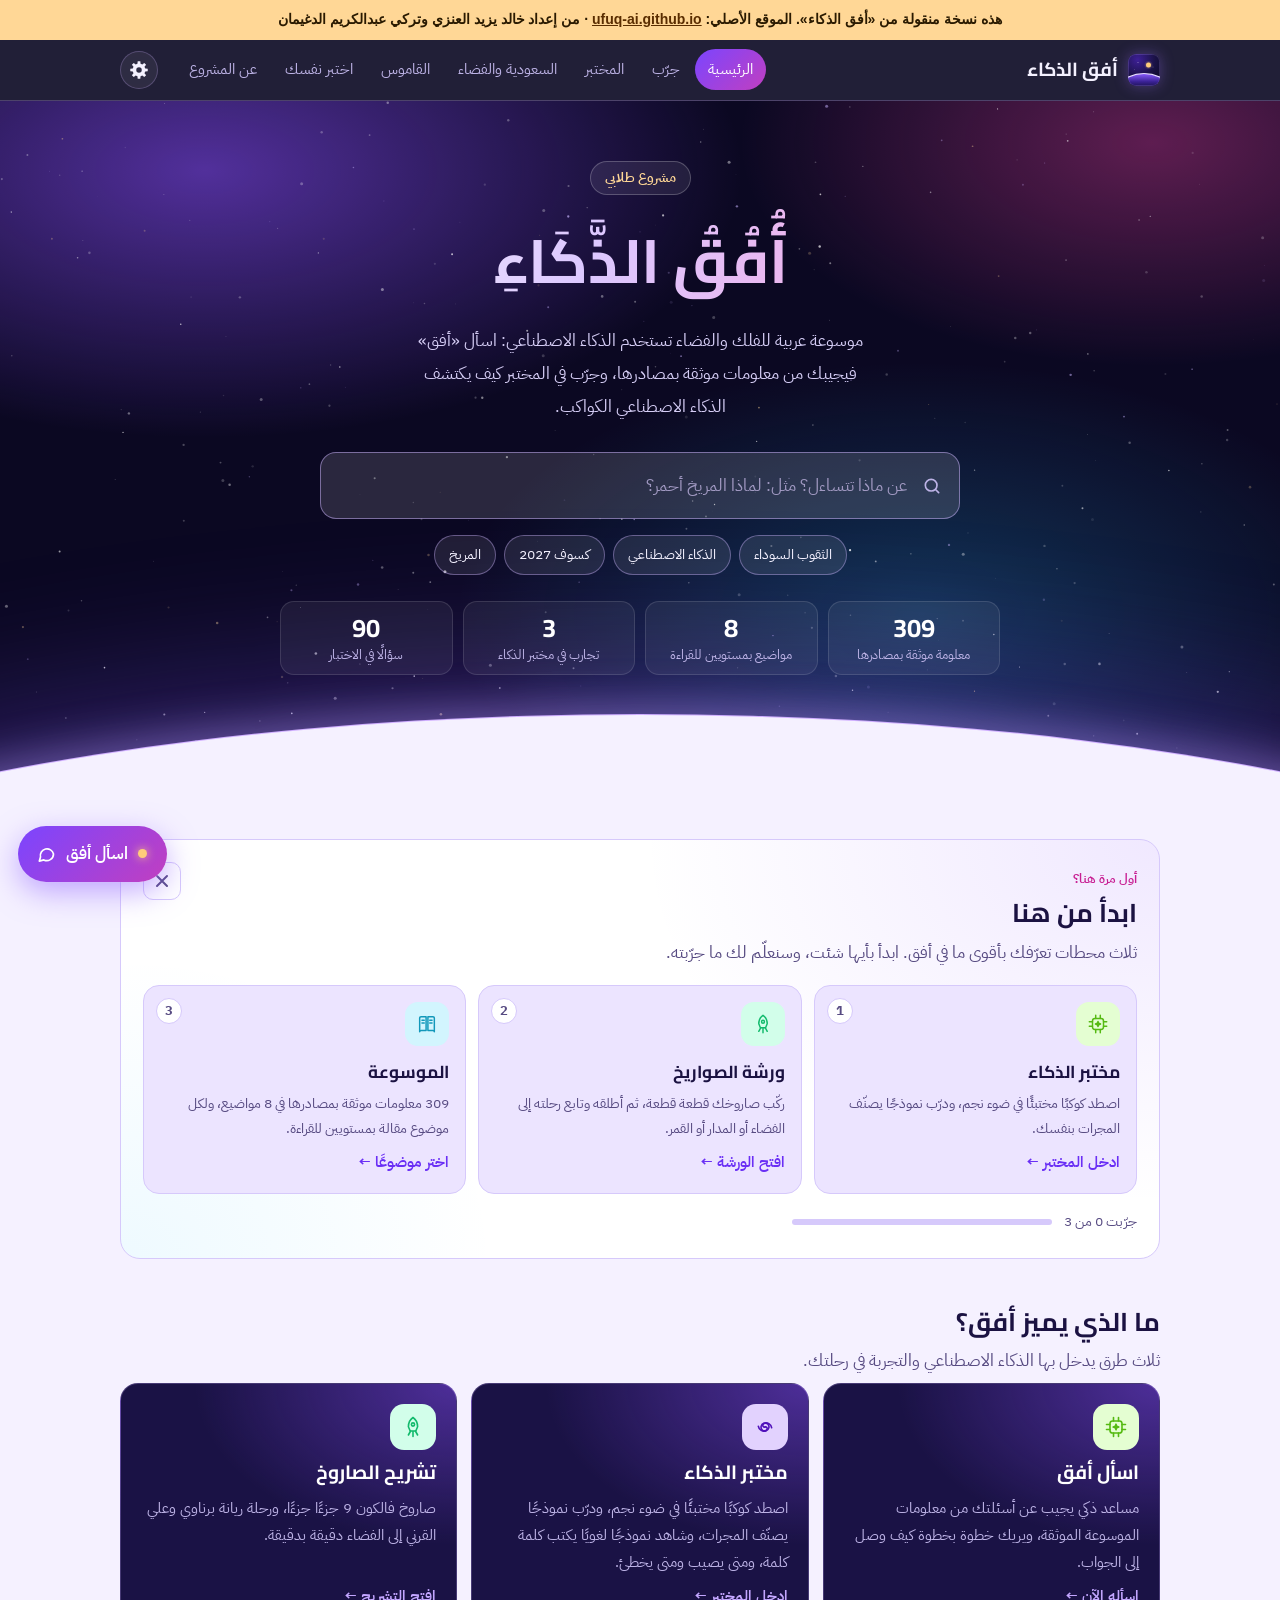
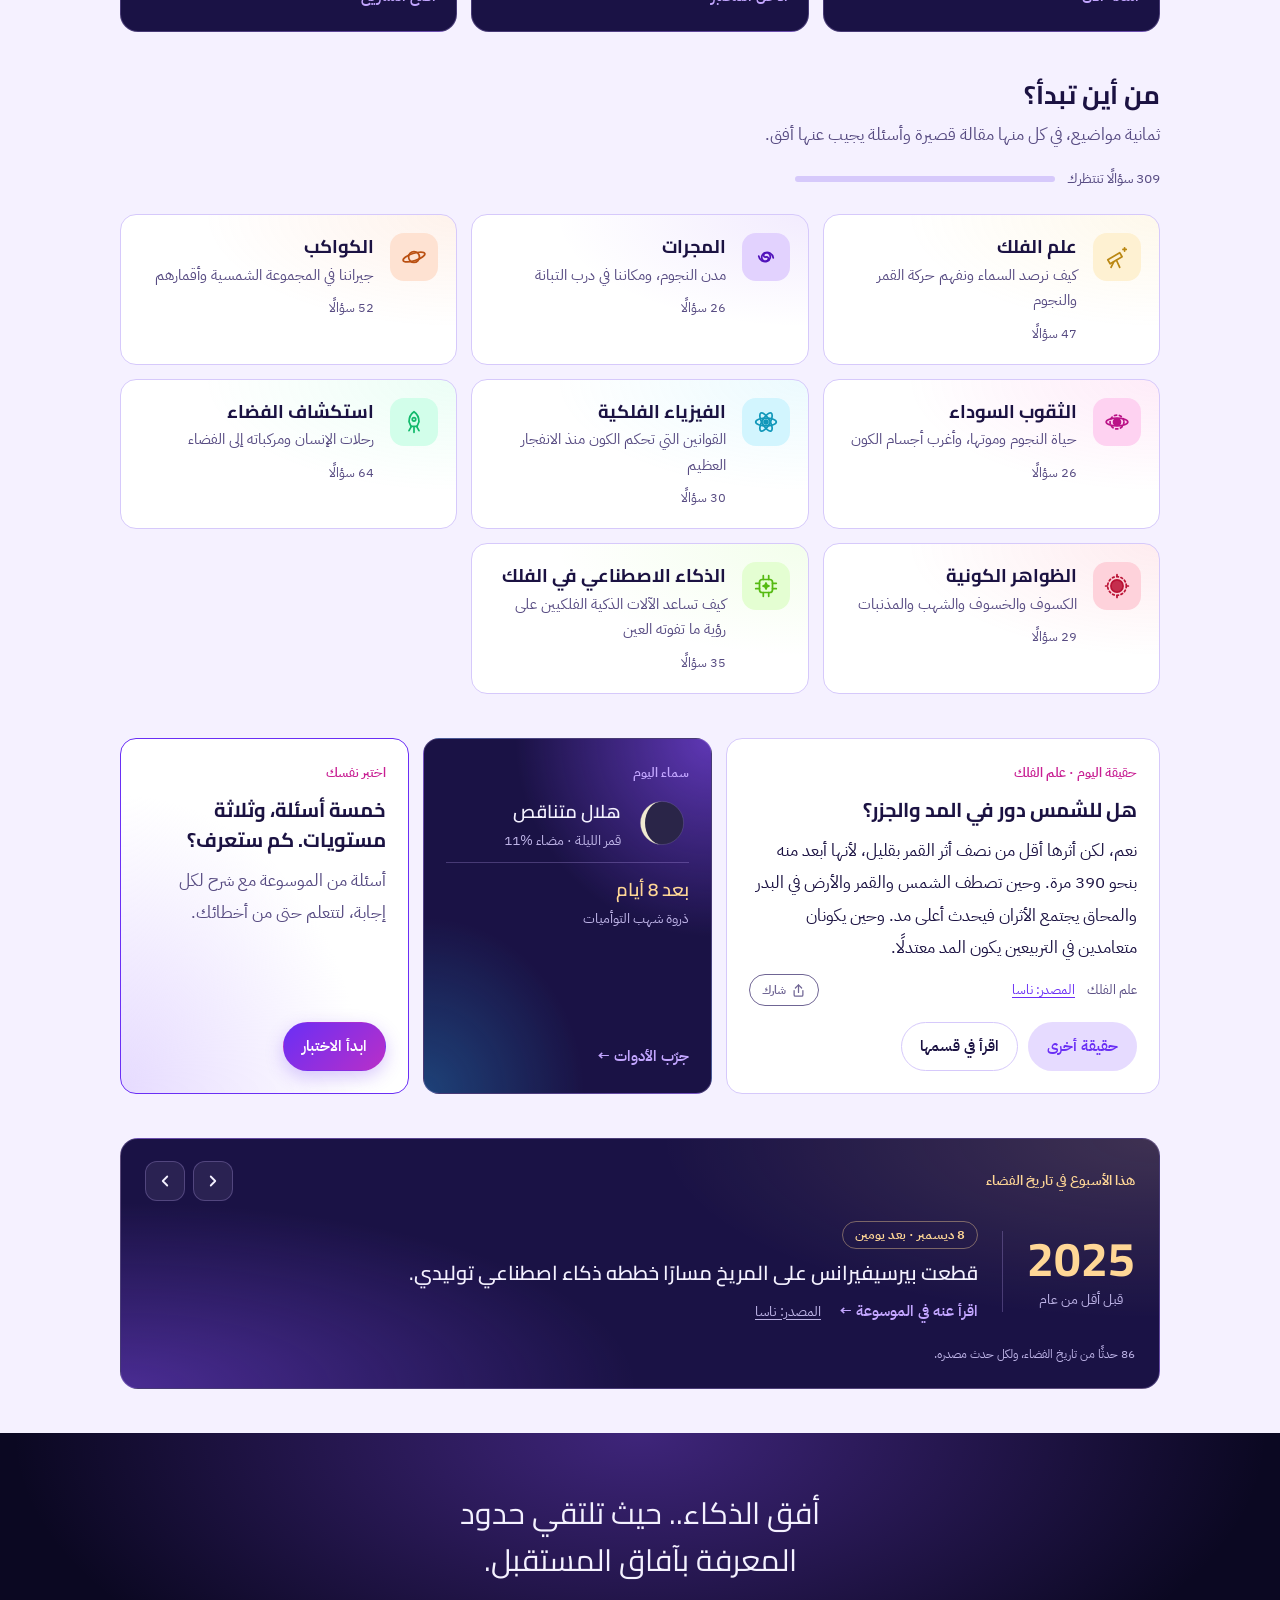
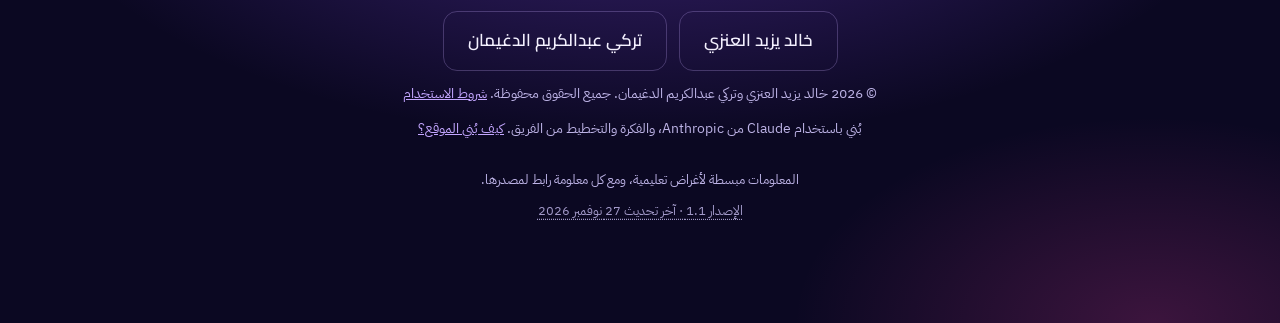
==== commit 6e5cc4dc: "الإصدار 1.1 «تطوير أفق»: سجل التحديثات ورقم الإصدار Co-Authored-By: Claude Opus 5.5 <noreply@anthrop" ====
--- a/index.html
+++ b/index.html
@@ -1,4 +1,4 @@
-<!doctype html><html lang="ar" dir="rtl"><head><meta charset="utf-8"><!-- أفق الذكاء (AI Horizon) · https://ufuq-ai.github.io/ · © 2026 خالد يزيد العنزي وتركي عبدالكريم الدغيمان. جميع الحقوق محفوظة. نسخ الكود أو المحتوى أو إعادة نشره دون إذن مكتوب مخالف للترخيص. بصمة الإصدار: v1.0.1-914ba56a --><meta name="ufuq-build" content="v1.0.1-914ba56a"><meta name="viewport" content="width=device-width,initial-scale=1,viewport-fit=cover"><meta name="author" content="خالد يزيد العنزي، تركي عبدالكريم الدغيمان"><meta name="copyright" content="© 2026 خالد يزيد العنزي وتركي عبدالكريم الدغيمان. جميع الحقوق محفوظة."><meta name="description" content="أفق الذكاء: موسوعة عربية لعلوم الفلك والفضاء ودور الذكاء الاصطناعي فيها، ببحث فوري ومواضيع وأدوات ومختبر واختبارات."><meta name="theme-color" content="#0b0822"><link rel="icon" href="favicon.svg" type="image/svg+xml"><link rel="icon" href="favicon-32.png" sizes="32x32" type="image/png"><link rel="apple-touch-icon" href="apple-touch-icon.png"><link rel="manifest" href="manifest.webmanifest"><meta name="mobile-web-app-capable" content="yes"><meta name="apple-mobile-web-app-capable" content="yes"><meta name="apple-mobile-web-app-title" content="أفق"><meta name="apple-mobile-web-app-status-bar-style" content="black"><meta property="og:type" content="website"><meta property="og:site_name" content="أفق الذكاء"><meta property="og:locale" content="ar_SA"><meta property="og:url" content="https://ufuq-ai.github.io/"><meta property="og:title" content="أفق الذكاء · موسوعة عربية للفلك والفضاء"><meta property="og:description" content="309 معلومات موثقة بمصادرها، ومساعد «أفق» يجيبك منها، ومختبر للذكاء الاصطناعي، وورشة تبني فيها صاروخك وتطلقه. مشروع طلابي."><meta property="og:image" content="https://ufuq-ai.github.io/og.jpg"><meta property="og:image:type" content="image/jpeg"><meta property="og:image:width" content="1200"><meta property="og:image:height" content="630"><meta property="og:image:alt" content="أفق الذكاء: موسوعة عربية للفلك والفضاء والذكاء الاصطناعي"><meta name="twitter:card" content="summary_large_image"><style>:root{color-scheme:light;padding:env(safe-area-inset-top,0px) 0 env(safe-area-inset-bottom,0px)}body{margin:0}img{max-width:100%}[hidden]{display:none!important}</style><title>أفق الذكاء</title>
+<!doctype html><html lang="ar" dir="rtl"><head><meta charset="utf-8"><!-- أفق الذكاء (AI Horizon) · https://ufuq-ai.github.io/ · © 2026 خالد يزيد العنزي وتركي عبدالكريم الدغيمان. جميع الحقوق محفوظة. نسخ الكود أو المحتوى أو إعادة نشره دون إذن مكتوب مخالف للترخيص. بصمة الإصدار: v1.1-bf3f0468 --><meta name="ufuq-build" content="v1.1-bf3f0468"><meta name="viewport" content="width=device-width,initial-scale=1,viewport-fit=cover"><meta name="author" content="خالد يزيد العنزي، تركي عبدالكريم الدغيمان"><meta name="copyright" content="© 2026 خالد يزيد العنزي وتركي عبدالكريم الدغيمان. جميع الحقوق محفوظة."><meta name="description" content="أفق الذكاء: موسوعة عربية لعلوم الفلك والفضاء ودور الذكاء الاصطناعي فيها، ببحث فوري ومواضيع وأدوات ومختبر واختبارات."><meta name="theme-color" content="#0b0822"><link rel="icon" href="favicon.svg" type="image/svg+xml"><link rel="icon" href="favicon-32.png" sizes="32x32" type="image/png"><link rel="apple-touch-icon" href="apple-touch-icon.png"><link rel="manifest" href="manifest.webmanifest"><meta name="mobile-web-app-capable" content="yes"><meta name="apple-mobile-web-app-capable" content="yes"><meta name="apple-mobile-web-app-title" content="أفق"><meta name="apple-mobile-web-app-status-bar-style" content="black"><meta property="og:type" content="website"><meta property="og:site_name" content="أفق الذكاء"><meta property="og:locale" content="ar_SA"><meta property="og:url" content="https://ufuq-ai.github.io/"><meta property="og:title" content="أفق الذكاء · موسوعة عربية للفلك والفضاء"><meta property="og:description" content="309 معلومات موثقة بمصادرها، ومساعد «أفق» يجيبك منها، ومختبر للذكاء الاصطناعي، وورشة تبني فيها صاروخك وتطلقه. مشروع طلابي."><meta property="og:image" content="https://ufuq-ai.github.io/og.jpg"><meta property="og:image:type" content="image/jpeg"><meta property="og:image:width" content="1200"><meta property="og:image:height" content="630"><meta property="og:image:alt" content="أفق الذكاء: موسوعة عربية للفلك والفضاء والذكاء الاصطناعي"><meta name="twitter:card" content="summary_large_image"><style>:root{color-scheme:light;padding:env(safe-area-inset-top,0px) 0 env(safe-area-inset-bottom,0px)}body{margin:0}img{max-width:100%}[hidden]{display:none!important}</style><title>أفق الذكاء</title>
 <link rel="preconnect" href="https://fonts.googleapis.com">
 <link rel="preconnect" href="https://fonts.gstatic.com" crossorigin>
 <link rel="stylesheet" href="https://fonts.googleapis.com/css2?family=IBM+Plex+Mono:wght@400;500&family=IBM+Plex+Sans+Arabic:wght@400;500;600&family=Cairo:wght@600;700;800&display=swap">
@@ -1172,7 +1172,7 @@
     <p class="copy">© 2026 خالد يزيد العنزي وتركي عبدالكريم الدغيمان. جميع الحقوق محفوظة. <a href="#about" id="rights-link">شروط الاستخدام</a></p>
     <p class="copy">بُني باستخدام Claude من Anthropic، والفكرة والتخطيط من الفريق. <a href="#about" id="built-link">كيف بُني الموقع؟</a></p>
     <small>المعلومات مبسطة لأغراض تعليمية، ومع كل معلومة رابط لمصدرها.</small>
-    <a class="ver-link" href="#changelog" title="سجل التحديثات"><small class="ver">الإصدار 1.0.1 · آخر تحديث 27 نوفمبر 2026</small><span class="sr-only"> (سجل التحديثات)</span></a>
+    <a class="ver-link" href="#changelog" title="سجل التحديثات"><small class="ver">الإصدار 1.1 · آخر تحديث 27 نوفمبر 2026</small><span class="sr-only"> (سجل التحديثات)</span></a>
   </div>
 </footer>
 
@@ -2929,6 +2929,11 @@
    الثاني، الأحدث أولًا: {v:"1.7.1",date:"YYYY-MM-DD",text:"سطر واحد بالفصحى البسيطة يقول ما تغيّر للزائر"}.
    أحدث رقم هنا يجب أن يطابق رقم الإصدار في أسفل الموقع، ويتحقق من ذلك اختبار tools/tests/data.js. */
 const CHANGELOG=[
+ {v:"1.1",date:"2026-11-27",title:"تطوير أفق",items:[
+  "«اسأل أفق» صار يفهم أسئلتك كما تكتبها: بالعامية مثل «ليش المريخ احمر» و«كم بعد القمر عنا»، ومع الأخطاء الإملائية، وبصيغ مختلفة للسؤال نفسه.",
+  "إذا لم يجد «اسأل أفق» جوابًا لسؤالك في الموسوعة صار يخبرك بذلك بدل أن يعرض معلومة لا تخصه، ويقترح عليك أقرب معلوماتها لكلماتك.",
+  "ثماني معلومات جديدة اخترناها من أسئلة طرحها الناس فعلًا، منها: كم كوكبًا في المجموعة الشمسية؟ ولماذا لا يسقط القمر على الأرض؟ وكيف عرف الناس قديمًا أن الأرض كروية؟ وكيف أصبح رائد فضاء؟",
+  "صفحة جديدة «حقيقة أم خرافة؟» في «اختبر نفسك»: 16 ادعاءً منتشرًا عن الفضاء، تختار جوابك ثم تقرأ التصحيح ومصدره."]},
  {v:"1.0",date:"2026-11-27",title:"الإطلاق الرسمي",items:[
   "أفق الذكاء متاح للجميع: 301 معلومة فلكية موثقة، ومع كل معلومة رابط لمصدرها.",
   "شكرًا لكل من حلّ ألغاز «قبل الشروق» قبل الإطلاق."],
@@ -5841,4 +5846,4 @@
 
 route();
 </script>
-<script>/* أفق الذكاء · v1.0.1-914ba56a */(function(){try{var o=["oi.buhtig.ia-qufu"].map(function(s){return s.split("").reverse().join("")}),h=(location.hostname||"").toLowerCase(),p=location.protocol;console.log("%cأفق الذكاء","font:700 20px sans-serif;color:#7b45ff","\n© 2026 خالد يزيد العنزي وتركي عبدالكريم الدغيمان. جميع الحقوق محفوظة.\nالموقع الأصلي: https://ufuq-ai.github.io/\nنسخ الكود أو المحتوى دون إذن مكتوب مخالف للترخيص.\nبصمة الإصدار: v1.0.1-914ba56a");if(p==="file:"||!h||h==="localhost"||h==="127.0.0.1"||o.indexOf(h)>=0||/\.translate\.goog$/.test(h)||h==="web.archive.org")return;var b=document.createElement("div");b.setAttribute("role","note");b.className="ufq-copy";b.style.cssText="position:relative;z-index:60;background:#ffd796;color:#2a1a00;text-align:center;font:700 14px/1.7 Tahoma,sans-serif;padding:8px 14px;direction:rtl";b.innerHTML="هذه نسخة منقولة من «أفق الذكاء». الموقع الأصلي: <a href=\"https://ufuq-ai.github.io/\" dir=\"ltr\" style=\"color:#5a2d00;text-decoration:underline;white-space:nowrap;unicode-bidi:isolate\">ufuq-ai.github.io</a> · من إعداد خالد يزيد العنزي وتركي عبدالكريم الدغيمان";document.body.insertBefore(b,document.body.firstChild);}catch(e){}})();</script><script>if("serviceWorker"in navigator&&/^(ufuq-ai\.github\.io|localhost|127\.0\.0\.1)$/.test(location.hostname))addEventListener("load",function(){navigator.serviceWorker.register("sw.js").catch(function(){})});</script><script>if(location.hostname==="ufuq-ai.github.io"){window.goatcounter={path:function(){return location.pathname+location.hash}};addEventListener("hashchange",function(){var g=window.goatcounter;if(g&&g.count)g.count({path:location.pathname+location.hash})});var gc=document.createElement("script");gc.async=true;gc.src="https://gc.zgo.at/count.js";gc.setAttribute("data-goatcounter","https://ufuq-ai.goatcounter.com/count");document.head.appendChild(gc)}</script></body></html>+<script>/* أفق الذكاء · v1.1-bf3f0468 */(function(){try{var o=["oi.buhtig.ia-qufu"].map(function(s){return s.split("").reverse().join("")}),h=(location.hostname||"").toLowerCase(),p=location.protocol;console.log("%cأفق الذكاء","font:700 20px sans-serif;color:#7b45ff","\n© 2026 خالد يزيد العنزي وتركي عبدالكريم الدغيمان. جميع الحقوق محفوظة.\nالموقع الأصلي: https://ufuq-ai.github.io/\nنسخ الكود أو المحتوى دون إذن مكتوب مخالف للترخيص.\nبصمة الإصدار: v1.1-bf3f0468");if(p==="file:"||!h||h==="localhost"||h==="127.0.0.1"||o.indexOf(h)>=0||/\.translate\.goog$/.test(h)||h==="web.archive.org")return;var b=document.createElement("div");b.setAttribute("role","note");b.className="ufq-copy";b.style.cssText="position:relative;z-index:60;background:#ffd796;color:#2a1a00;text-align:center;font:700 14px/1.7 Tahoma,sans-serif;padding:8px 14px;direction:rtl";b.innerHTML="هذه نسخة منقولة من «أفق الذكاء». الموقع الأصلي: <a href=\"https://ufuq-ai.github.io/\" dir=\"ltr\" style=\"color:#5a2d00;text-decoration:underline;white-space:nowrap;unicode-bidi:isolate\">ufuq-ai.github.io</a> · من إعداد خالد يزيد العنزي وتركي عبدالكريم الدغيمان";document.body.insertBefore(b,document.body.firstChild);}catch(e){}})();</script><script>if("serviceWorker"in navigator&&/^(ufuq-ai\.github\.io|localhost|127\.0\.0\.1)$/.test(location.hostname))addEventListener("load",function(){navigator.serviceWorker.register("sw.js").catch(function(){})});</script><script>if(location.hostname==="ufuq-ai.github.io"){window.goatcounter={path:function(){return location.pathname+location.hash}};addEventListener("hashchange",function(){var g=window.goatcounter;if(g&&g.count)g.count({path:location.pathname+location.hash})});var gc=document.createElement("script");gc.async=true;gc.src="https://gc.zgo.at/count.js";gc.setAttribute("data-goatcounter","https://ufuq-ai.goatcounter.com/count");document.head.appendChild(gc)}</script></body></html>
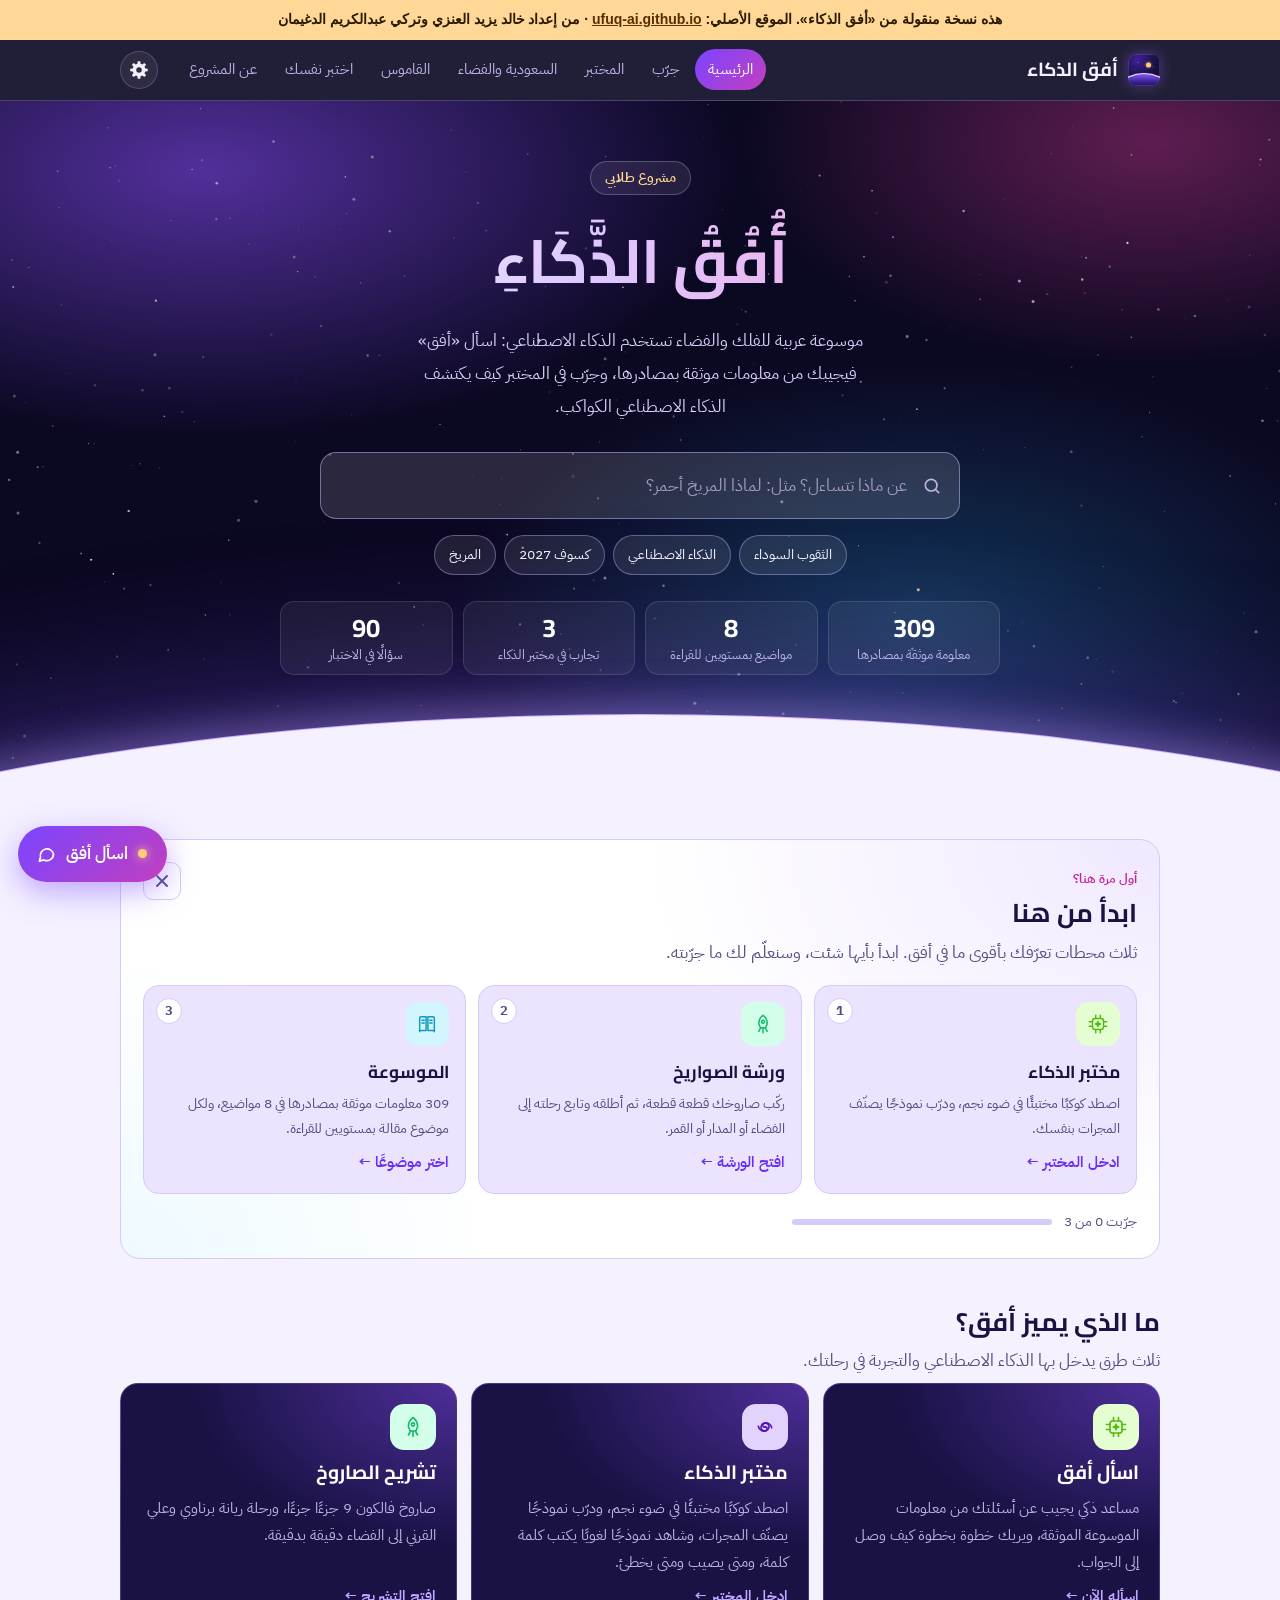
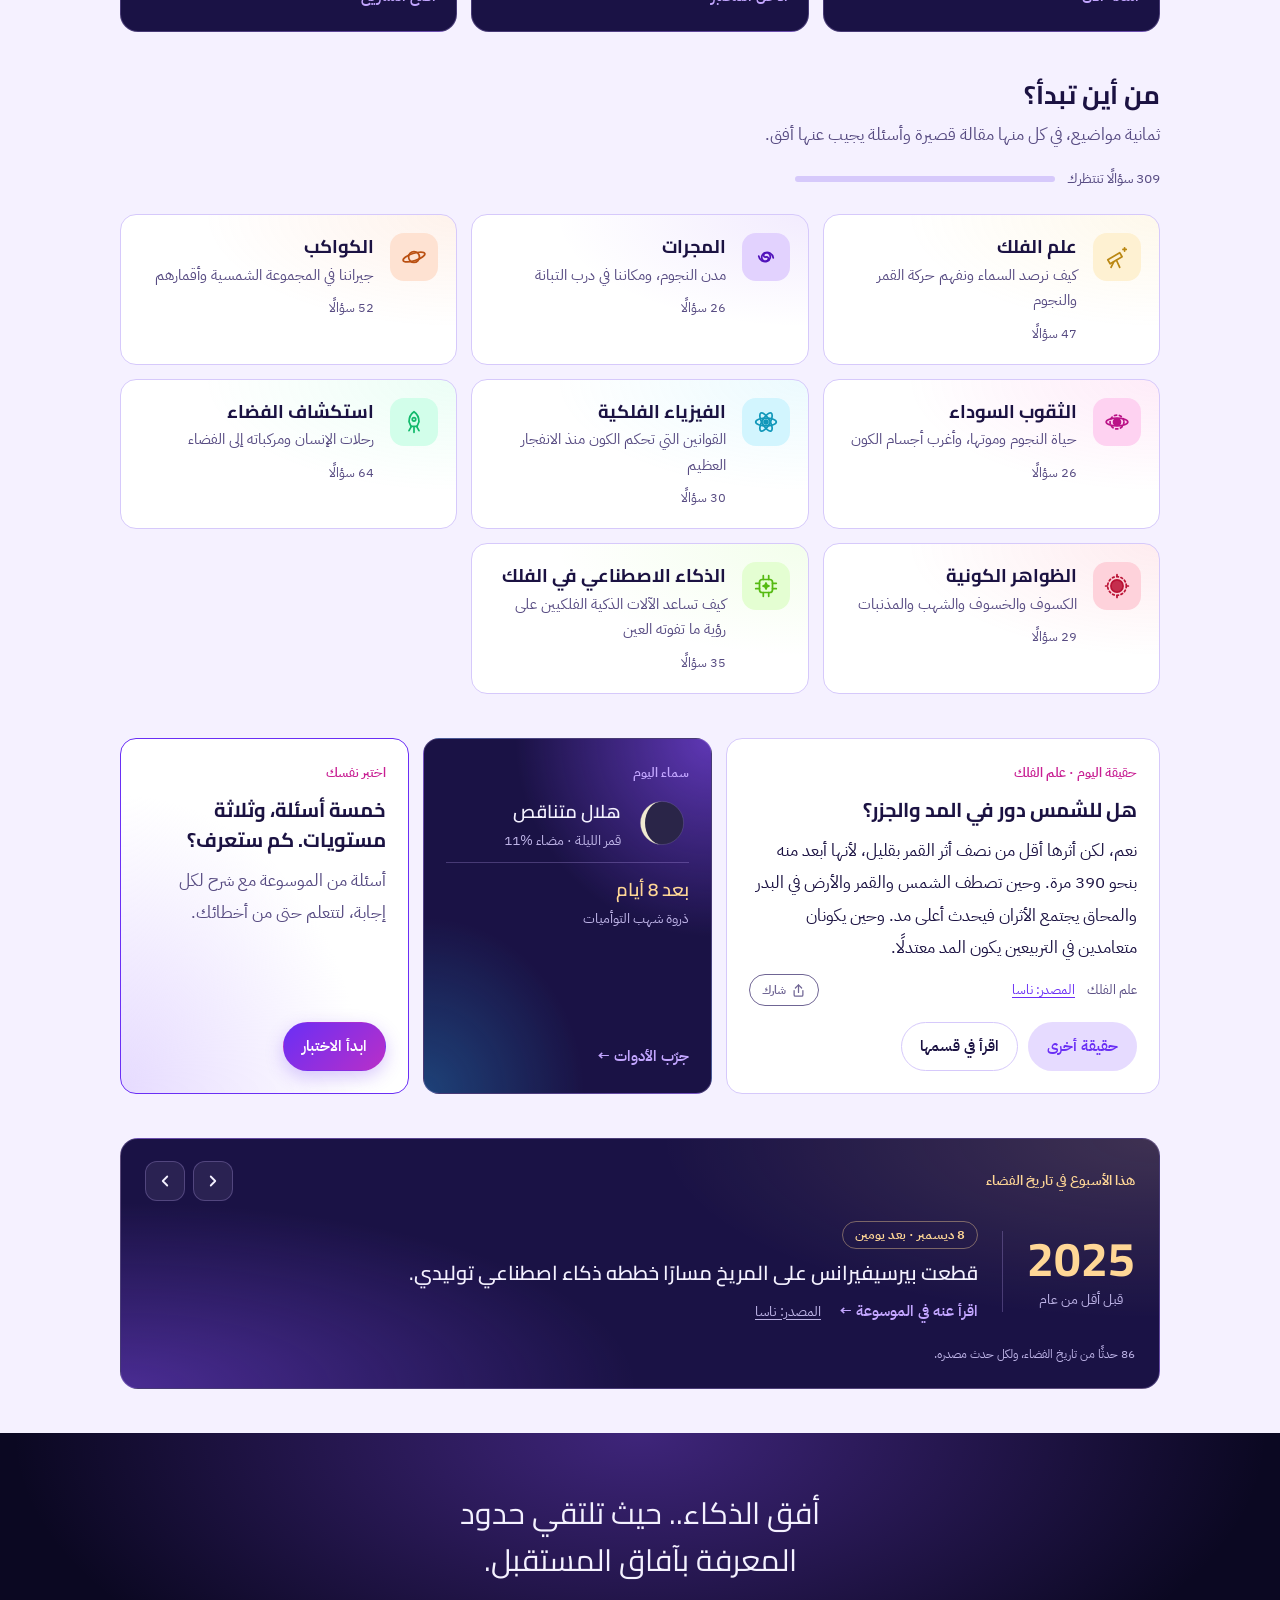
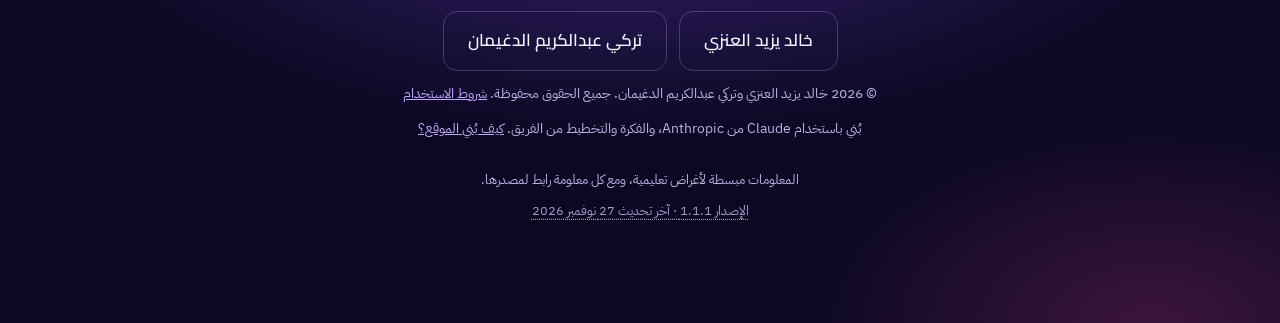
==== commit a7e14a8e: "تحديث أسبوعي 27 نوفمبر 2026 (الإصدار 1.1.1) - حدث الأسبوع: يوروبا كليبر تمرّ قرب الأرض (3 ديسمبر 202" ====
--- a/index.html
+++ b/index.html
@@ -1,4 +1,4 @@
-<!doctype html><html lang="ar" dir="rtl"><head><meta charset="utf-8"><!-- أفق الذكاء (AI Horizon) · https://ufuq-ai.github.io/ · © 2026 خالد يزيد العنزي وتركي عبدالكريم الدغيمان. جميع الحقوق محفوظة. نسخ الكود أو المحتوى أو إعادة نشره دون إذن مكتوب مخالف للترخيص. بصمة الإصدار: v1.1-bf3f0468 --><meta name="ufuq-build" content="v1.1-bf3f0468"><meta name="viewport" content="width=device-width,initial-scale=1,viewport-fit=cover"><meta name="author" content="خالد يزيد العنزي، تركي عبدالكريم الدغيمان"><meta name="copyright" content="© 2026 خالد يزيد العنزي وتركي عبدالكريم الدغيمان. جميع الحقوق محفوظة."><meta name="description" content="أفق الذكاء: موسوعة عربية لعلوم الفلك والفضاء ودور الذكاء الاصطناعي فيها، ببحث فوري ومواضيع وأدوات ومختبر واختبارات."><meta name="theme-color" content="#0b0822"><link rel="icon" href="favicon.svg" type="image/svg+xml"><link rel="icon" href="favicon-32.png" sizes="32x32" type="image/png"><link rel="apple-touch-icon" href="apple-touch-icon.png"><link rel="manifest" href="manifest.webmanifest"><meta name="mobile-web-app-capable" content="yes"><meta name="apple-mobile-web-app-capable" content="yes"><meta name="apple-mobile-web-app-title" content="أفق"><meta name="apple-mobile-web-app-status-bar-style" content="black"><meta property="og:type" content="website"><meta property="og:site_name" content="أفق الذكاء"><meta property="og:locale" content="ar_SA"><meta property="og:url" content="https://ufuq-ai.github.io/"><meta property="og:title" content="أفق الذكاء · موسوعة عربية للفلك والفضاء"><meta property="og:description" content="309 معلومات موثقة بمصادرها، ومساعد «أفق» يجيبك منها، ومختبر للذكاء الاصطناعي، وورشة تبني فيها صاروخك وتطلقه. مشروع طلابي."><meta property="og:image" content="https://ufuq-ai.github.io/og.jpg"><meta property="og:image:type" content="image/jpeg"><meta property="og:image:width" content="1200"><meta property="og:image:height" content="630"><meta property="og:image:alt" content="أفق الذكاء: موسوعة عربية للفلك والفضاء والذكاء الاصطناعي"><meta name="twitter:card" content="summary_large_image"><style>:root{color-scheme:light;padding:env(safe-area-inset-top,0px) 0 env(safe-area-inset-bottom,0px)}body{margin:0}img{max-width:100%}[hidden]{display:none!important}</style><title>أفق الذكاء</title>
+<!doctype html><html lang="ar" dir="rtl"><head><meta charset="utf-8"><!-- أفق الذكاء (AI Horizon) · https://ufuq-ai.github.io/ · © 2026 خالد يزيد العنزي وتركي عبدالكريم الدغيمان. جميع الحقوق محفوظة. نسخ الكود أو المحتوى أو إعادة نشره دون إذن مكتوب مخالف للترخيص. بصمة الإصدار: v1.1.1-4896518c --><meta name="ufuq-build" content="v1.1.1-4896518c"><meta name="viewport" content="width=device-width,initial-scale=1,viewport-fit=cover"><meta name="author" content="خالد يزيد العنزي، تركي عبدالكريم الدغيمان"><meta name="copyright" content="© 2026 خالد يزيد العنزي وتركي عبدالكريم الدغيمان. جميع الحقوق محفوظة."><meta name="description" content="أفق الذكاء: موسوعة عربية لعلوم الفلك والفضاء ودور الذكاء الاصطناعي فيها، ببحث فوري ومواضيع وأدوات ومختبر واختبارات."><meta name="theme-color" content="#0b0822"><link rel="icon" href="favicon.svg" type="image/svg+xml"><link rel="icon" href="favicon-32.png" sizes="32x32" type="image/png"><link rel="apple-touch-icon" href="apple-touch-icon.png"><link rel="manifest" href="manifest.webmanifest"><meta name="mobile-web-app-capable" content="yes"><meta name="apple-mobile-web-app-capable" content="yes"><meta name="apple-mobile-web-app-title" content="أفق"><meta name="apple-mobile-web-app-status-bar-style" content="black"><meta property="og:type" content="website"><meta property="og:site_name" content="أفق الذكاء"><meta property="og:locale" content="ar_SA"><meta property="og:url" content="https://ufuq-ai.github.io/"><meta property="og:title" content="أفق الذكاء · موسوعة عربية للفلك والفضاء"><meta property="og:description" content="309 معلومات موثقة بمصادرها، ومساعد «أفق» يجيبك منها، ومختبر للذكاء الاصطناعي، وورشة تبني فيها صاروخك وتطلقه. مشروع طلابي."><meta property="og:image" content="https://ufuq-ai.github.io/og.jpg"><meta property="og:image:type" content="image/jpeg"><meta property="og:image:width" content="1200"><meta property="og:image:height" content="630"><meta property="og:image:alt" content="أفق الذكاء: موسوعة عربية للفلك والفضاء والذكاء الاصطناعي"><meta name="twitter:card" content="summary_large_image"><style>:root{color-scheme:light;padding:env(safe-area-inset-top,0px) 0 env(safe-area-inset-bottom,0px)}body{margin:0}img{max-width:100%}[hidden]{display:none!important}</style><title>أفق الذكاء</title>
 <link rel="preconnect" href="https://fonts.googleapis.com">
 <link rel="preconnect" href="https://fonts.gstatic.com" crossorigin>
 <link rel="stylesheet" href="https://fonts.googleapis.com/css2?family=IBM+Plex+Mono:wght@400;500&family=IBM+Plex+Sans+Arabic:wght@400;500;600&family=Cairo:wght@600;700;800&display=swap">
@@ -1172,7 +1172,7 @@
     <p class="copy">© 2026 خالد يزيد العنزي وتركي عبدالكريم الدغيمان. جميع الحقوق محفوظة. <a href="#about" id="rights-link">شروط الاستخدام</a></p>
     <p class="copy">بُني باستخدام Claude من Anthropic، والفكرة والتخطيط من الفريق. <a href="#about" id="built-link">كيف بُني الموقع؟</a></p>
     <small>المعلومات مبسطة لأغراض تعليمية، ومع كل معلومة رابط لمصدرها.</small>
-    <a class="ver-link" href="#changelog" title="سجل التحديثات"><small class="ver">الإصدار 1.1 · آخر تحديث 27 نوفمبر 2026</small><span class="sr-only"> (سجل التحديثات)</span></a>
+    <a class="ver-link" href="#changelog" title="سجل التحديثات"><small class="ver">الإصدار 1.1.1 · آخر تحديث 27 نوفمبر 2026</small><span class="sr-only"> (سجل التحديثات)</span></a>
   </div>
 </footer>
 
@@ -1701,7 +1701,7 @@
 ["K264", "exploration", "ما أبعد مسافة وصل إليها البشر عن الأرض؟", "أبعد مسافة وصل إليها الإنسان البشر أبعد نقطة رقم قياسي أرتميس 2 ارتميس 2 أرتيميس الثانية أبولو 13 ابولو رواد القمر أوريون اوريون Artemis II record farthest distance humans Apollo 13 Orion", "يحمل هذا الرقم القياسي رواد أرتميس 2 الأربعة: ففي رحلتهم حول القمر في أبريل ⁣⁡⁡⁢⁢​​​⁠​​⁡​⁢⁢⁢​⁣2026 ابتعدوا عن الأرض مسافة 252,756 ميلًا، أي نحو 406,770 كيلومترًا، متجاوزين الرقم الذي سجّله رواد أبولو 13 عام 1970. والتقطوا أثناء تحليقهم ⁣⁡⁡⁢⁢​​​⁠​​⁡​⁢⁢⁢​⁣حول القمر أكثر من 7,000 صورة، ثم هبطوا في المحيط الهادئ قبالة سان دييغو في 10 أبريل 2026، بعد رحلة دامت نحو 10 أيام.", "", "ناسا"],
 ["K265", "exploration", "متى يعود الإنسان إلى سطح القمر؟ وما رحلة أرتميس 3؟", "أرتميس 3 ارتميس 3 أرتيميس الثالثة أرتميس 4 العودة إلى القمر الهبوط على القمر متى يعود الإنسان للقمر القطب الجنوبي للقمر مركبة الهبوط ستارشيب بلو أوريجن Artemis III Artemis IV Moon landing 2027 2028 lander SpaceX Blue Origin", "وفق خطة ناسا المحدّثة عام 2026، لن تهبط رحلة أرتميس 3 على القمر، بل ستكون رحلة اختبار ⁣⁡⁡⁢⁢​​​⁠​​⁡⁠⁢⁢⁢⁠⁣مأهولة في مدار أرضي منخفض عام 2027، تتدرب فيها مركبة أوريون على الالتحام بنماذج من مركبات الهبوط التجارية لشركتي SpaceX وBlue Origin. وطاقمها راندي بريسنيك قائدًا، ولوكا بارميتانو ⁣⁡⁡⁢⁢​​​⁠​​⁡⁠⁢⁢⁢⁠⁣من وكالة الفضاء الأوروبية، وأندريه دوغلاس وفرانك روبيو. أما أول رحلة مأهولة مخطط لها إلى القطب الجنوبي للقمر فهي أرتميس 4 عام 2028.", "", "ناسا"],
 ["K266", "exploration", "هل وصلت المركبة بيبي كولومبو إلى عطارد؟", "بيبي كولومبو بيبيكولومبو بيبي كولمبو عطارد مركبة عطارد ميو MPO وصول مدار عطارد الوكالة الأوروبية اليابانية جاكسا BepiColombo Mercury Mio MPO orbit insertion ESA JAXA", "بيبي كولومبو مهمة تقودها وكالة الفضاء الأوروبية بالتعاون مع وكالة استكشاف الفضاء اليابانية، ⁣⁡⁡⁢⁢​​​⁠​​⁡⁡⁢⁢⁢⁡⁣وتحمل مركبتين: المركبة المدارية الأوروبية MPO والمركبة اليابانية ميو. بعد نحو ثماني سنوات في الفضاء انفصلت عنهما وحدة النقل في 3 سبتمبر 2026، ثم دخلت المركبة مدار عطارد في 21 نوفمبر 2026، ⁣⁡⁡⁢⁢​​​⁠​​⁡⁡⁢⁢⁢⁡⁣وأكدت وكالة الفضاء الأوروبية نجاح دخولها المدار. ومن المقرر أن تنفصل المركبتان عن بعضهما في 9 و10 ديسمبر 2026، ويبدأ العمل العلمي في أبريل 2027.", "", "يورونيوز"],
-["K267", "exploration", "متى تصل مركبة يوروبا كليبر إلى المشتري؟", "يوروبا كليبر أوروبا كليبر اوروبا كلبر يوروبا كلبر قمر يوروبا المشتري متى تصل مسار تحليق المريخ مساعدة الجاذبية فالكون هيفي Europa Clipper Jupiter arrival 2030 gravity assist Falcon Heavy", "أُطلقت يوروبا كليبر في 14 أكتوبر 2024 على صاروخ فالكون هيفي، وتستعين ⁣⁡⁡⁢⁢​​​⁠​​⁡⁢⁢⁢⁢⁢⁣في طريقها بجاذبية الكواكب: فقد مرّت فوق المريخ في 1 مارس 2025 على ارتفاع نحو 884 كيلومترًا، وتمرّ قرب الأرض في ديسمبر 2026 على بُعد نحو 3,200 ⁣⁡⁡⁢⁢​​​⁠​​⁡⁢⁢⁢⁢⁢⁣كيلومتر. ومن المخطط أن تصل إلى المشتري في أبريل 2030، ثم تحلّق قرب قمره يوروبا نحو 50 مرة لدراسته عن قرب.", "", "ناسا"],
+["K267", "exploration", "متى تصل مركبة يوروبا كليبر إلى المشتري؟", "يوروبا كليبر أوروبا كليبر اوروبا كلبر يوروبا كلبر قمر يوروبا المشتري متى تصل مسار تحليق المريخ مساعدة الجاذبية فالكون هيفي Europa Clipper Jupiter arrival 2030 gravity assist Falcon Heavy", "أُطلقت يوروبا كليبر في 14 أكتوبر 2024 على صاروخ فالكون هيفي، وتستعين ⁣⁡⁡⁢⁢​​​⁠​​⁡⁢⁢⁢⁢⁢⁣في طريقها بجاذبية الكواكب: فقد مرّت فوق المريخ في 1 مارس 2025 على ارتفاع نحو 884 كيلومترًا، وتمرّ قرب الأرض في 3 ديسمبر 2026 على بُعد نحو ⁣⁡⁡⁢⁢​​​⁠​​⁡⁢⁢⁢⁢⁢⁣3,200 كيلومتر. ومن المخطط أن تصل إلى المشتري في أبريل 2030، ثم تحلّق قرب قمره يوروبا نحو 50 مرة لدراسته عن قرب.", "", "ناسا"],
 ["K268", "exploration", "ما مهمة جوس إلى أقمار المشتري؟", "جوس جوي جويس JUICE مستكشف أقمار المشتري الجليدية غانيميد جانيميد كاليستو يوروبا أوروبا وكالة الفضاء الأوروبية تحليق القمر والأرض Juice Jupiter Icy Moons Explorer Ganymede Callisto Europa ESA lunar-Earth flyby", "جوس (JUICE) مركبة لوكالة الفضاء الأوروبية أُطلقت في أبريل 2023 في رحلة تستغرق ⁣⁡⁡⁢⁢​​​⁠​​⁢​⁢⁢⁡​⁣نحو ثماني سنوات إلى المشتري. وفي أغسطس 2024 نفّذت أول تحليق في التاريخ قرب القمر ثم الأرض على التوالي، واستعانت بجاذبيتهما لتتجه نحو الزهرة. وعند وصولها ستحلّق ⁣⁡⁡⁢⁢​​​⁠​​⁢​⁢⁢⁡​⁣35 مرة قرب أقمار المشتري الكبيرة غانيميد وكاليستو ويوروبا، التي يُرجَّح أن تحت سطوحها محيطات، ثم تنتقل إلى الدوران حول غانيميد.", "", "وكالة الفضاء الأوروبية"],
 ["K269", "exploration", "ما مهمة سايكي إلى الكويكب المعدني؟", "سايكي سايكه بسايكي كويكب معدني كويكب حديدي كويكب من المعدن حزام الكويكبات تحليق المريخ دفع كهربائي Psyche asteroid metal-rich Mars flyby gravity assist solar electric propulsion", "سايكي مركبة لناسا أُطلقت عام 2023 نحو كويكب يحمل الاسم نفسه، وهو كويكب ⁣⁡⁡⁢⁢​​​⁠​​⁢⁠⁢⁢⁡⁠⁣غني بالمعادن في حزام الكويكبات بين المريخ والمشتري. وفي 15 مايو 2026 مرّت قرب المريخ على ارتفاع 4,609 كيلومترات لتستعين بجاذبيته في ⁣⁡⁡⁢⁢​​​⁠​​⁢⁠⁢⁢⁡⁠⁣رحلتها، ومن المخطط أن تلتقي بالكويكب في صيف 2029. وتعتمد المركبة على نظام دفع كهربائي يعمل بالطاقة الشمسية.", "", "ناسا"],
 ["K270", "exploration", "ما الكويكب دونالدجوهانسون الذي زارته المركبة لوسي؟", "لوسي مركبة لوسي دونالدجوهانسون دونالد جوهانسون جوهانسن كويكب كويكبات طروادة طرواديات يوريباتيس Lucy Donaldjohanson asteroid flyby Trojan asteroids Eurybates", "في 20 أبريل 2025 مرّت مركبة لوسي التابعة لناسا على بُعد نحو 960 كيلومترًا ⁣⁡⁡⁢⁢​​​⁠​​⁢⁡⁢⁢⁡⁡⁣من الكويكب دونالدجوهانسون. وتشير التقديرات الأولية من صورها إلى أن طوله نحو 8 كيلومترات وعرضه في أوسع نقطة نحو 3.5 كيلومترات. لكنه ليس هدفها ⁣⁡⁡⁢⁢​​​⁠​​⁢⁡⁢⁢⁡⁡⁣الرئيس، فمهمتها الكبرى زيارة كويكبات طروادة التابعة للمشتري، وأولها الكويكب يوريباتيس الذي ستلتقي به في أغسطس 2027.", "", "ناسا"],
@@ -1750,7 +1750,7 @@
 Object.assign(SRC,{"K169": ["https://www.nasa.gov/learning-resources/what-is-ai-grades-5-8", "ناسا"], "K170": ["https://www.nasa.gov/what-is-artificial-intelligence/", "ناسا"], "K171": ["https://www.jpl.nasa.gov/news/artificial-intelligence-nasa-data-used-to-discover-eighth-planet-circling-distant-star/", "ناسا"], "K172": ["https://www.jpl.nasa.gov/news/artificial-intelligence-nasa-data-used-to-discover-eighth-planet-circling-distant-star/", "ناسا"], "K173": ["https://www.jpl.nasa.gov/news/artificial-intelligence-nasa-data-used-to-discover-eighth-planet-circling-distant-star/", "ناسا"], "K174": ["https://www.jpl.nasa.gov/news/new-deep-learning-method-adds-301-planets-to-keplers-total-count", "ناسا"], "K175": ["https://www.jpl.nasa.gov/news/new-deep-learning-method-adds-301-planets-to-keplers-total-count", "ناسا"], "K176": ["https://rubinobservatory.org/explore/how-rubin-works/numbers", "مرصد فيرا روبين"], "K177": ["https://www.astronomy.com/science/zooniverse-a-citizen-science-success-story/", "مجلة Astronomy"], "K178": ["https://sciencedaily.com/releases/2025/03/250319143756.htm", "ساينس ديلي"], "K179": ["https://sciencedaily.com/releases/2025/03/250319143756.htm", "ساينس ديلي"], "K180": ["https://earthsky.org/space/black-hole-messier-87-machine-learning-primo/", "EarthSky"], "K181": ["https://greenbankobservatory.org/press-release/artificial-intelligence-uncovers-72-new-fast-radio-bursts-in-gbts-breakthrough-listen-data/", "مرصد غرين بانك"], "K182": ["https://breakthroughinitiatives.org/news/41", "مبادرات Breakthrough"], "K183": ["https://www.jpl.nasa.gov/news/nasas-perseverance-rover-completes-first-ai-planned-drive-on-mars", "ناسا"], "K184": ["https://www.jpl.nasa.gov/news/nasas-perseverance-rover-completes-first-ai-planned-drive-on-mars", "ناسا"], "K185": ["https://www.nasa.gov/feature/goddard/2023/sun/nasa-enabled-ai-predictions-may-give-time-to-prepare-for-solar-storms", "ناسا"], "K186": ["https://www.jpl.nasa.gov/news/artificial-intelligence-nasa-data-used-to-discover-eighth-planet-circling-distant-star/", "ناسا"]});
 Object.assign(SRC,{"K188": ["https://www1.grc.nasa.gov/beginners-guide-to-aeronautics/rocket-parts", "ناسا"], "K189": ["https://new.spacex.com/vehicles/falcon-9", "SpaceX"], "K190": ["https://www.space.com/31420-spacex-rocket-landing-success.html", "Space.com"], "K191": ["https://spaceflightnow.com/2023/05/21/falcon-9-ax-2-launch-coverage/", "Spaceflight Now"], "K192": ["https://spaceflightnow.com/2023/05/21/falcon-9-ax-2-launch-coverage/", "Spaceflight Now"], "K193": ["https://www.nasa.gov/learning-resources/for-kids-and-students/what-was-the-saturn-v-grades-5-8/", "ناسا"], "K194": ["https://nasa.gov/wp-content/uploads/2020/07/0080_sls_fact_sheet_10162019a_final_508.pdf", "ناسا"], "K195": ["https://www.grc.nasa.gov/www/K-12/rocket/TRCRocket/balloon_staging.html", "ناسا"], "K196": ["https://new.spacex.com/vehicles/falcon-9", "SpaceX"]});
 Object.assign(SRC,{"K197": ["https://www.nasa.gov/history/sputnik/index.html", "ناسا"], "K69": ["https://www.okaz.com.sa/local/na/2258869", "صحيفة عكاظ"]});
-Object.assign(SRC,{"K198": ["https://iauarchive.eso.org/news/pressreleases/detail/iau1603/", "الاتحاد الفلكي الدولي"], "K199": ["https://dictionary.obspm.fr/terms/aldebaran-%CE%B1-tauri/", "قاموس علم الفلك الاشتقاقي - مرصد باريس"], "K200": ["https://dictionary.obspm.fr/terms/algol-%CE%B2-persei/", "قاموس علم الفلك الاشتقاقي - مرصد باريس"], "K201": ["https://mathshistory.st-andrews.ac.uk/Biographies/Al-Tusi_Nasir", "أرشيف MacTutor لتاريخ الرياضيات - جامعة سانت أندروز"], "K202": ["https://mathshistory.st-andrews.ac.uk/Biographies/Al-Tusi_Nasir", "أرشيف MacTutor لتاريخ الرياضيات - جامعة سانت أندروز"], "K203": ["https://mathshistory.st-andrews.ac.uk/Biographies/Ulugh_Beg/", "أرشيف MacTutor لتاريخ الرياضيات - جامعة سانت أندروز"], "K204": ["https://encyclopedia.com/science/dictionaries-thesauruses-pictures-and-press-releases/ibn-al-shatir-ala-al-din-abul-hasan-ali-ibn-ibrahim", "القاموس الكامل للسيرة العلمية (Dictionary of Scientific Biography)"], "K205": ["https://www.natureasia.com/en/nmiddleeast/article/10.1038/nmiddleeast.2015.248", "مجلة Nature الشرق الأوسط"], "K206": ["https://mathshistory.st-andrews.ac.uk/Biographies/Al-Biruni", "أرشيف MacTutor لتاريخ الرياضيات - جامعة سانت أندروز"], "K207": ["https://muslimheritage.com/illustrious-names-in-the-heavens-arabic-and-islamic-names-of-the-moon-craters/", "موقع التراث الإسلامي (مؤسسة العلوم والتكنولوجيا والحضارة FSTC)"], "K208": ["https://www.cambridge.org/core/journals/arabic-sciences-and-philosophy/article/latin-version-of-lbn-mucadhs-treatise-on-twilight-and-the-rising-of-clouds/2D877CE5534AC22FA3E33DDF4CD8257E", "مجلة العلوم والفلسفة العربية (Arabic Sciences and Philosophy) - جامعة كامبريدج"], "K209": ["https://www.jpl.nasa.gov/news/serendipitous-juno-detections-shatter-ideas-about-origin-of-zodiacal-light/", "مختبر الدفع النفاث التابع لناسا"], "K210": ["https://skyandtelescope.org/astronomy-resources/light-pollution-and-astronomy-the-bortle-dark-sky-scale", "مجلة Sky & Telescope"], "K211": ["https://darksky.org/places/alnufud-itba/", "منظمة DarkSky الدولية"], "K212": ["https://science.nasa.gov/moon/what-is-a-supermoon/", "ناسا"], "K213": ["https://science.nasa.gov/solar-system/super-blue-moons-your-questions-answered/", "ناسا"], "K214": ["https://science.nasa.gov/earth/moon/the-moon-illusion-why-does-the-moon-look-so-big-sometimes/", "ناسا"], "K215": ["https://science.nasa.gov/image-article/apod-2018-january-20-old-moon-in-the-new-moons-arms/", "ناسا (صورة اليوم الفلكية)"], "K216": ["https://pwg.gsfc.nasa.gov/stargaze/Svenus.htm", "ناسا (مركز غودارد، د. ديفيد ستيرن)"], "K217": ["https://www.skyatnightmagazine.com/advice/zodiac-constellations", "مجلة BBC Sky at Night"], "K218": ["https://imagine.gsfc.nasa.gov/features/cosmic/milkyway_info.html", "ناسا"], "K219": ["https://www.stsci.edu/contents/news-releases/2019/news-2019-16", "ناسا ومعهد علوم تلسكوب الفضاء"], "K220": ["https://esahubble.org/news/heic2611/", "وكالة الفضاء الأوروبية (هابل)"], "K221": ["https://science.nasa.gov/universe/galaxies/types/", "ناسا"], "K222": ["https://eso.org/public/images/potw2216a/", "المرصد الأوروبي الجنوبي"], "K223": ["https://www.eurekalert.org/news-releases/640396", "جامعة دورهام"], "K224": ["https://science.nasa.gov/mission/hubble/science/explore-the-night-sky/hubble-messier-catalog/messier-31/", "ناسا"], "K225": ["https://public.nrao.edu/news/supercluster-gbt/", "المرصد الوطني لعلم الفلك الراديوي (NRAO)"], "K226": ["https://chandra.si.edu/press/06_releases/press_082106.html", "ناسا (مرصد تشاندرا)"], "K227": ["https://esahubble.org/images/potw2050a/", "وكالة الفضاء الأوروبية (هابل)"], "K228": ["https://www.esa.int/Science_Exploration/Space_Science/Webb/Webb_gazes_further_back_in_time", "وكالة الفضاء الأوروبية"], "K229": ["https://science.nasa.gov/missions/hubble/hubbles-deepest-view-ever-of-the-universe-unveils-earliest-galaxies/", "ناسا"], "K230": ["https://science.nasa.gov/solar-system/comets/3i-atlas/3i-atlas-facts-and-faqs/", "ناسا"], "K231": ["https://science.nasa.gov/blogs/webb/2025/08/19/new-moon-discovered-orbiting-uranus-using-nasas-webb-telescope/", "ناسا"], "K232": ["https://www.nasa.gov/news-release/nasa-says-mars-rover-discovered-potential-biosignature-last-year/", "ناسا"], "K233": ["https://science.nasa.gov/universe/black-holes/types", "ناسا"], "K234": ["https://science.nasa.gov/universe/black-holes/anatomy", "ناسا"], "K235": ["https://science.nasa.gov/universe/black-holes/anatomy", "ناسا"], "K236": ["https://eso.org/public/news/eso2208", "المرصد الأوروبي الجنوبي"], "K237": ["https://www.nobelprize.org/prizes/physics/2020/press-release/", "مؤسسة نوبل"], "K238": ["https://pweb.gws.cfa.harvard.edu/news/astronomers-discover-closest-black-hole-earth", "مركز هارفارد-سميثسونيان للفيزياء الفلكية"], "K239": ["https://www.esa.int/Science_Exploration/Space_Science/Gaia/Sleeping_giant_surprises_Gaia_scientists", "وكالة الفضاء الأوروبية"], "K240": ["https://esahubble.org/news/heic2409/", "وكالة الفضاء الأوروبية (تلسكوب هابل)"], "K241": ["https://ligo.org/ligo-virgo-kagra-detect-most-massive-black-hole-merger-to-date/", "تعاون ليغو العلمي"], "K242": ["https://ligo.org/ten-years-later-ligo-is-a-black-hole-hunting-machine/", "تعاون ليغو العلمي"], "K243": ["https://science.nasa.gov/universe/overview/building-blocks", "ناسا"], "K244": ["https://science.nasa.gov/asset/webb/what-is-cosmological-redshift/", "ناسا"], "K245": ["https://science.nasa.gov/universe/stars/", "ناسا"], "K246": ["https://science.nasa.gov/universe/stars/", "ناسا"], "K247": ["https://science.nasa.gov/universe/stars/", "ناسا"], "K248": ["https://science.nasa.gov/universe/stars/", "ناسا"], "K249": ["https://pweb.gws.cfa.harvard.edu/news/astronomers-see-light-show-associated-gravitational-waves", "مركز هارفارد-سميثسونيان للفيزياء الفلكية"], "K250": ["https://esahubble.org/images/opo22037a/", "وكالة الفضاء الأوروبية (تلسكوب هابل)"], "K251": ["https://jpl.nasa.gov/news/nasa-scientist-finds-predicted-companion-star-to-betelgeuse/", "ناسا"], "K252": ["https://ligo.caltech.edu/page/what-are-gw", "مرصد ليغو"], "K253": ["https://ligo.caltech.edu/page/what-are-gw", "مرصد ليغو"], "K254": ["https://ligo.org/ligo-virgo-kagra-collaboration-successfully-wraps-up-its-fourth-observing-run/", "تعاون ليغو العلمي"], "K255": ["https://www.arabnews.com/node/1731971", "صحيفة عرب نيوز"], "K256": ["https://www.arabnews.com/node/1661436/amp", "صحيفة عرب نيوز"], "K257": ["https://saudipedia.com/en/what-is-the-first-saudi-satellite-launched-into-space", "سعوديبيديا"], "K258": ["https://english.aawsat.com/node/5259266", "صحيفة الشرق الأوسط"], "K259": ["https://www.collectspace.com/news/news-100319a-soyuz-ms12-landing.html", "collectSPACE"], "K260": ["https://www.nasa.gov/blogs/spacestation/2023/04/28/astronauts-wrap-up-spacewalk-for-station-power-upgrades/", "ناسا"], "K261": ["https://mediaoffice.ae/en/news/2021/June/30-06/Emirates-Mars-Mission-Captures-Global-Images-of-Mars-Discrete-Aurora", "المكتب الإعلامي لحكومة دبي"], "K262": ["https://spacepolicyonline.com/news/japanese-commercial-lunar-lander-apparently-fails/", "SpacePolicyOnline"], "K263": ["https://www.khaleejtimes.com/space/uae-mbr-explorer-5-billion-km-asteroid-mission", "صحيفة خليج تايمز"], "K264": ["https://www.nasa.gov/news-release/nasa-welcomes-record-setting-artemis-ii-moonfarers-back-to-earth/", "ناسا"], "K265": ["https://www.nasa.gov/news-release/nasa-marches-toward-artemis-iii-mission-in-2027-names-crew-members/", "ناسا"], "K266": ["https://www.euronews.com/2026/11/22/bepicolombo-space-probe-enters-mercurys-orbit-after-eight-year-journey", "يورونيوز"], "K267": ["https://science.nasa.gov/mission/europa-clipper/mission-timeline/", "ناسا"], "K268": ["https://www.esa.int/Science_Exploration/Space_Science/Juice/Juice_rerouted_to_Venus_in_world_s_first_lunar-Earth_flyby", "وكالة الفضاء الأوروبية"], "K269": ["https://science.nasa.gov/blogs/psyche/2026/07/17/nasas-psyche-mission-delivers-mars-flyby-data-time-lapse-video/", "ناسا"], "K270": ["https://science.nasa.gov/image-article/nasas-lucy-spacecraft-images-asteroid-donaldjohanson/", "ناسا"], "K271": ["https://www.esa.int/articles/about-us/directorates/operations/space-safety/hera/hera-s-first-close-up-view-of-didymos-asteroids", "وكالة الفضاء الأوروبية"], "K272": ["https://english.cas.cn/newsroom/cas_media/202406/t20240628_666011.shtml", "الأكاديمية الصينية للعلوم"], "K273": ["https://www.astronomy.com/space-exploration/tianwen-2-arrives-at-target-asteroid-kamo%CA%BBoalewa/", "مجلة Astronomy"], "K274": ["https://www.nasa.gov/missions/osiris-rex/sugars-gum-stardust-found-in-nasas-asteroid-bennu-samples/", "ناسا"], "K275": ["https://www.sci.news/space/hayabusa-2-close-up-images-asteroid-torifune-14902.html", "Sci.News"], "K276": ["https://science.nasa.gov/solar-system/meteors-meteorites/lyrids", "ناسا"], "K277": ["https://science.nasa.gov/solar-system/comets/1p-halley", "ناسا"], "K278": ["https://science.nasa.gov/solar-system/meteors-meteorites/leonids", "ناسا"], "K279": ["https://science.nasa.gov/solar-system/meteors-meteorites/quadrantids/", "ناسا"], "K280": ["https://amsmeteors.org/meteor-shower-calendar/", "الجمعية الأمريكية للشهب"], "K281": ["https://corpora.tika.apache.org/base/docs/govdocs1/063/063904.pdf", "ساينتفك أمريكان (جيفري وين ويوجين شوميكر، 1998)"], "K282": ["https://corpora.tika.apache.org/base/docs/govdocs1/063/063904.pdf", "ساينتفك أمريكان (جيفري وين ويوجين شوميكر، 1998)"], "K283": ["https://pubs.usgs.gov/publication/70027161", "هيئة المسح الجيولوجي الأمريكية USGS (مجلة Journal of Geophysical Research، 2004)"], "K284": ["https://eclipse.gsfc.nasa.gov/LEdecade/LEdecade2021.html", "ناسا (جداول الخسوف 2021–2030)"], "K285": ["https://science.nasa.gov/?p=853953", "ناسا"], "K286": ["https://news.northwestern.edu/stories/2023/10/first-supernova-detected-confirmed-classified-and-shared-by-ai/", "جامعة نورث وسترن"], "K287": ["https://esahubble.org/news/heic2603/", "وكالة الفضاء الأوروبية (هابل)"], "K288": ["https://science.nasa.gov/science-research/artificial-intelligence-model-heliophysics/", "ناسا"], "K289": ["https://science.nasa.gov/open-science/deep-learning-exoplanets-tess/", "ناسا"], "K290": ["https://www.ligo.caltech.edu/news/ligo20250908", "مرصد LIGO (معهد كالتك)"], "K291": ["https://arxiv.org/abs/1611.04596v1", "مجلة Classical and Quantum Gravity (نسخة arXiv)"], "K292": ["https://www.jpl.nasa.gov/news/heres-how-ai-is-changing-nasas-mars-rover-science", "مختبر الدفع النفاث (ناسا)"], "K293": ["https://www.jpl.nasa.gov/news/heres-how-ai-is-changing-nasas-mars-rover-science", "مختبر الدفع النفاث (ناسا)"], "K294": ["https://www.nasa.gov/feature/jpl/ai-is-helping-scientists-discover-fresh-craters-on-mars", "ناسا"], "K295": ["https://science.nasa.gov/blogs/perseverance-mars-rover/2026/10/12/nasas-perseverance-sets-off-world-record-for-total-distance-driven/", "ناسا"], "K296": ["https://www.bnl.gov/newsroom/news.php?a=123016", "مختبر بروكهافن الوطني (بيان مرصد فيرا روبين)"], "K297": ["https://rubinobservatory.org/for-scientists/data-products/alerts-and-brokers", "مرصد فيرا روبين"], "K298": ["https://www.aanda.org/articles/aa/abs/2022/05/aa42998-21/aa42998-21.html", "مجلة Astronomy & Astrophysics"], "K299": ["https://www.dlr.de/content/en/articles/news/2020/02/20200415_cimon-2-makes-its-debut-on-the-iss.html", "مركز الفضاء الألماني"], "K300": ["https://www.esa.int/About_Us/ESOC/AI_challenged_to_stave_off_collisions_in_space", "وكالة الفضاء الأوروبية"], "K301": ["https://simonsfoundation.org/2026/06/23/building-an-ai-that-understands-the-universe", "مؤسسة سيمونز"]});
+Object.assign(SRC,{"K198": ["https://iauarchive.eso.org/news/pressreleases/detail/iau1603/", "الاتحاد الفلكي الدولي"], "K199": ["https://dictionary.obspm.fr/terms/aldebaran-%CE%B1-tauri/", "قاموس علم الفلك الاشتقاقي - مرصد باريس"], "K200": ["https://dictionary.obspm.fr/terms/algol-%CE%B2-persei/", "قاموس علم الفلك الاشتقاقي - مرصد باريس"], "K201": ["https://mathshistory.st-andrews.ac.uk/Biographies/Al-Tusi_Nasir", "أرشيف MacTutor لتاريخ الرياضيات - جامعة سانت أندروز"], "K202": ["https://mathshistory.st-andrews.ac.uk/Biographies/Al-Tusi_Nasir", "أرشيف MacTutor لتاريخ الرياضيات - جامعة سانت أندروز"], "K203": ["https://mathshistory.st-andrews.ac.uk/Biographies/Ulugh_Beg/", "أرشيف MacTutor لتاريخ الرياضيات - جامعة سانت أندروز"], "K204": ["https://encyclopedia.com/science/dictionaries-thesauruses-pictures-and-press-releases/ibn-al-shatir-ala-al-din-abul-hasan-ali-ibn-ibrahim", "القاموس الكامل للسيرة العلمية (Dictionary of Scientific Biography)"], "K205": ["https://www.natureasia.com/en/nmiddleeast/article/10.1038/nmiddleeast.2015.248", "مجلة Nature الشرق الأوسط"], "K206": ["https://mathshistory.st-andrews.ac.uk/Biographies/Al-Biruni", "أرشيف MacTutor لتاريخ الرياضيات - جامعة سانت أندروز"], "K207": ["https://muslimheritage.com/illustrious-names-in-the-heavens-arabic-and-islamic-names-of-the-moon-craters/", "موقع التراث الإسلامي (مؤسسة العلوم والتكنولوجيا والحضارة FSTC)"], "K208": ["https://www.cambridge.org/core/journals/arabic-sciences-and-philosophy/article/latin-version-of-lbn-mucadhs-treatise-on-twilight-and-the-rising-of-clouds/2D877CE5534AC22FA3E33DDF4CD8257E", "مجلة العلوم والفلسفة العربية (Arabic Sciences and Philosophy) - جامعة كامبريدج"], "K209": ["https://www.jpl.nasa.gov/news/serendipitous-juno-detections-shatter-ideas-about-origin-of-zodiacal-light/", "مختبر الدفع النفاث التابع لناسا"], "K210": ["https://skyandtelescope.org/astronomy-resources/light-pollution-and-astronomy-the-bortle-dark-sky-scale", "مجلة Sky & Telescope"], "K211": ["https://darksky.org/places/alnufud-itba/", "منظمة DarkSky الدولية"], "K212": ["https://science.nasa.gov/moon/what-is-a-supermoon/", "ناسا"], "K213": ["https://science.nasa.gov/solar-system/super-blue-moons-your-questions-answered/", "ناسا"], "K214": ["https://science.nasa.gov/earth/moon/the-moon-illusion-why-does-the-moon-look-so-big-sometimes/", "ناسا"], "K215": ["https://science.nasa.gov/image-article/apod-2018-january-20-old-moon-in-the-new-moons-arms/", "ناسا (صورة اليوم الفلكية)"], "K216": ["https://pwg.gsfc.nasa.gov/stargaze/Svenus.htm", "ناسا (مركز غودارد، د. ديفيد ستيرن)"], "K217": ["https://www.skyatnightmagazine.com/advice/zodiac-constellations", "مجلة BBC Sky at Night"], "K218": ["https://imagine.gsfc.nasa.gov/features/cosmic/milkyway_info.html", "ناسا"], "K219": ["https://www.stsci.edu/contents/news-releases/2019/news-2019-16", "ناسا ومعهد علوم تلسكوب الفضاء"], "K220": ["https://esahubble.org/news/heic2611/", "وكالة الفضاء الأوروبية (هابل)"], "K221": ["https://science.nasa.gov/universe/galaxies/types/", "ناسا"], "K222": ["https://eso.org/public/images/potw2216a/", "المرصد الأوروبي الجنوبي"], "K223": ["https://www.eurekalert.org/news-releases/640396", "جامعة دورهام"], "K224": ["https://science.nasa.gov/mission/hubble/science/explore-the-night-sky/hubble-messier-catalog/messier-31/", "ناسا"], "K225": ["https://public.nrao.edu/news/supercluster-gbt/", "المرصد الوطني لعلم الفلك الراديوي (NRAO)"], "K226": ["https://chandra.si.edu/press/06_releases/press_082106.html", "ناسا (مرصد تشاندرا)"], "K227": ["https://esahubble.org/images/potw2050a/", "وكالة الفضاء الأوروبية (هابل)"], "K228": ["https://www.esa.int/Science_Exploration/Space_Science/Webb/Webb_gazes_further_back_in_time", "وكالة الفضاء الأوروبية"], "K229": ["https://science.nasa.gov/missions/hubble/hubbles-deepest-view-ever-of-the-universe-unveils-earliest-galaxies/", "ناسا"], "K230": ["https://science.nasa.gov/solar-system/comets/3i-atlas/3i-atlas-facts-and-faqs/", "ناسا"], "K231": ["https://science.nasa.gov/blogs/webb/2025/08/19/new-moon-discovered-orbiting-uranus-using-nasas-webb-telescope/", "ناسا"], "K232": ["https://www.nasa.gov/news-release/nasa-says-mars-rover-discovered-potential-biosignature-last-year/", "ناسا"], "K233": ["https://science.nasa.gov/universe/black-holes/types", "ناسا"], "K234": ["https://science.nasa.gov/universe/black-holes/anatomy", "ناسا"], "K235": ["https://science.nasa.gov/universe/black-holes/anatomy", "ناسا"], "K236": ["https://eso.org/public/news/eso2208", "المرصد الأوروبي الجنوبي"], "K237": ["https://www.nobelprize.org/prizes/physics/2020/press-release/", "مؤسسة نوبل"], "K238": ["https://pweb.gws.cfa.harvard.edu/news/astronomers-discover-closest-black-hole-earth", "مركز هارفارد-سميثسونيان للفيزياء الفلكية"], "K239": ["https://www.esa.int/Science_Exploration/Space_Science/Gaia/Sleeping_giant_surprises_Gaia_scientists", "وكالة الفضاء الأوروبية"], "K240": ["https://esahubble.org/news/heic2409/", "وكالة الفضاء الأوروبية (تلسكوب هابل)"], "K241": ["https://ligo.org/ligo-virgo-kagra-detect-most-massive-black-hole-merger-to-date/", "تعاون ليغو العلمي"], "K242": ["https://ligo.org/ten-years-later-ligo-is-a-black-hole-hunting-machine/", "تعاون ليغو العلمي"], "K243": ["https://science.nasa.gov/universe/overview/building-blocks", "ناسا"], "K244": ["https://science.nasa.gov/asset/webb/what-is-cosmological-redshift/", "ناسا"], "K245": ["https://science.nasa.gov/universe/stars/", "ناسا"], "K246": ["https://science.nasa.gov/universe/stars/", "ناسا"], "K247": ["https://science.nasa.gov/universe/stars/", "ناسا"], "K248": ["https://science.nasa.gov/universe/stars/", "ناسا"], "K249": ["https://pweb.gws.cfa.harvard.edu/news/astronomers-see-light-show-associated-gravitational-waves", "مركز هارفارد-سميثسونيان للفيزياء الفلكية"], "K250": ["https://esahubble.org/images/opo22037a/", "وكالة الفضاء الأوروبية (تلسكوب هابل)"], "K251": ["https://jpl.nasa.gov/news/nasa-scientist-finds-predicted-companion-star-to-betelgeuse/", "ناسا"], "K252": ["https://ligo.caltech.edu/page/what-are-gw", "مرصد ليغو"], "K253": ["https://ligo.caltech.edu/page/what-are-gw", "مرصد ليغو"], "K254": ["https://ligo.org/ligo-virgo-kagra-collaboration-successfully-wraps-up-its-fourth-observing-run/", "تعاون ليغو العلمي"], "K255": ["https://www.arabnews.com/node/1731971", "صحيفة عرب نيوز"], "K256": ["https://www.arabnews.com/node/1661436/amp", "صحيفة عرب نيوز"], "K257": ["https://saudipedia.com/en/what-is-the-first-saudi-satellite-launched-into-space", "سعوديبيديا"], "K258": ["https://english.aawsat.com/node/5259266", "صحيفة الشرق الأوسط"], "K259": ["https://www.collectspace.com/news/news-100319a-soyuz-ms12-landing.html", "collectSPACE"], "K260": ["https://www.nasa.gov/blogs/spacestation/2023/04/28/astronauts-wrap-up-spacewalk-for-station-power-upgrades/", "ناسا"], "K261": ["https://mediaoffice.ae/en/news/2021/June/30-06/Emirates-Mars-Mission-Captures-Global-Images-of-Mars-Discrete-Aurora", "المكتب الإعلامي لحكومة دبي"], "K262": ["https://spacepolicyonline.com/news/japanese-commercial-lunar-lander-apparently-fails/", "SpacePolicyOnline"], "K263": ["https://www.khaleejtimes.com/space/uae-mbr-explorer-5-billion-km-asteroid-mission", "صحيفة خليج تايمز"], "K264": ["https://www.nasa.gov/news-release/nasa-welcomes-record-setting-artemis-ii-moonfarers-back-to-earth/", "ناسا"], "K265": ["https://www.nasa.gov/news-release/nasa-marches-toward-artemis-iii-mission-in-2027-names-crew-members/", "ناسا"], "K266": ["https://www.euronews.com/2026/11/22/bepicolombo-space-probe-enters-mercurys-orbit-after-eight-year-journey", "يورونيوز"], "K267": ["https://www.jpl.nasa.gov/news/nasas-europa-clipper-zooming-by-earth-on-way-to-jupiters-icy-moon/", "ناسا"], "K268": ["https://www.esa.int/Science_Exploration/Space_Science/Juice/Juice_rerouted_to_Venus_in_world_s_first_lunar-Earth_flyby", "وكالة الفضاء الأوروبية"], "K269": ["https://science.nasa.gov/blogs/psyche/2026/07/17/nasas-psyche-mission-delivers-mars-flyby-data-time-lapse-video/", "ناسا"], "K270": ["https://science.nasa.gov/image-article/nasas-lucy-spacecraft-images-asteroid-donaldjohanson/", "ناسا"], "K271": ["https://www.esa.int/articles/about-us/directorates/operations/space-safety/hera/hera-s-first-close-up-view-of-didymos-asteroids", "وكالة الفضاء الأوروبية"], "K272": ["https://english.cas.cn/newsroom/cas_media/202406/t20240628_666011.shtml", "الأكاديمية الصينية للعلوم"], "K273": ["https://www.astronomy.com/space-exploration/tianwen-2-arrives-at-target-asteroid-kamo%CA%BBoalewa/", "مجلة Astronomy"], "K274": ["https://www.nasa.gov/missions/osiris-rex/sugars-gum-stardust-found-in-nasas-asteroid-bennu-samples/", "ناسا"], "K275": ["https://www.sci.news/space/hayabusa-2-close-up-images-asteroid-torifune-14902.html", "Sci.News"], "K276": ["https://science.nasa.gov/solar-system/meteors-meteorites/lyrids", "ناسا"], "K277": ["https://science.nasa.gov/solar-system/comets/1p-halley", "ناسا"], "K278": ["https://science.nasa.gov/solar-system/meteors-meteorites/leonids", "ناسا"], "K279": ["https://science.nasa.gov/solar-system/meteors-meteorites/quadrantids/", "ناسا"], "K280": ["https://amsmeteors.org/meteor-shower-calendar/", "الجمعية الأمريكية للشهب"], "K281": ["https://corpora.tika.apache.org/base/docs/govdocs1/063/063904.pdf", "ساينتفك أمريكان (جيفري وين ويوجين شوميكر، 1998)"], "K282": ["https://corpora.tika.apache.org/base/docs/govdocs1/063/063904.pdf", "ساينتفك أمريكان (جيفري وين ويوجين شوميكر، 1998)"], "K283": ["https://pubs.usgs.gov/publication/70027161", "هيئة المسح الجيولوجي الأمريكية USGS (مجلة Journal of Geophysical Research، 2004)"], "K284": ["https://eclipse.gsfc.nasa.gov/LEdecade/LEdecade2021.html", "ناسا (جداول الخسوف 2021–2030)"], "K285": ["https://science.nasa.gov/?p=853953", "ناسا"], "K286": ["https://news.northwestern.edu/stories/2023/10/first-supernova-detected-confirmed-classified-and-shared-by-ai/", "جامعة نورث وسترن"], "K287": ["https://esahubble.org/news/heic2603/", "وكالة الفضاء الأوروبية (هابل)"], "K288": ["https://science.nasa.gov/science-research/artificial-intelligence-model-heliophysics/", "ناسا"], "K289": ["https://science.nasa.gov/open-science/deep-learning-exoplanets-tess/", "ناسا"], "K290": ["https://www.ligo.caltech.edu/news/ligo20250908", "مرصد LIGO (معهد كالتك)"], "K291": ["https://arxiv.org/abs/1611.04596v1", "مجلة Classical and Quantum Gravity (نسخة arXiv)"], "K292": ["https://www.jpl.nasa.gov/news/heres-how-ai-is-changing-nasas-mars-rover-science", "مختبر الدفع النفاث (ناسا)"], "K293": ["https://www.jpl.nasa.gov/news/heres-how-ai-is-changing-nasas-mars-rover-science", "مختبر الدفع النفاث (ناسا)"], "K294": ["https://www.nasa.gov/feature/jpl/ai-is-helping-scientists-discover-fresh-craters-on-mars", "ناسا"], "K295": ["https://science.nasa.gov/blogs/perseverance-mars-rover/2026/10/12/nasas-perseverance-sets-off-world-record-for-total-distance-driven/", "ناسا"], "K296": ["https://www.bnl.gov/newsroom/news.php?a=123016", "مختبر بروكهافن الوطني (بيان مرصد فيرا روبين)"], "K297": ["https://rubinobservatory.org/for-scientists/data-products/alerts-and-brokers", "مرصد فيرا روبين"], "K298": ["https://www.aanda.org/articles/aa/abs/2022/05/aa42998-21/aa42998-21.html", "مجلة Astronomy & Astrophysics"], "K299": ["https://www.dlr.de/content/en/articles/news/2020/02/20200415_cimon-2-makes-its-debut-on-the-iss.html", "مركز الفضاء الألماني"], "K300": ["https://www.esa.int/About_Us/ESOC/AI_challenged_to_stave_off_collisions_in_space", "وكالة الفضاء الأوروبية"], "K301": ["https://simonsfoundation.org/2026/06/23/building-an-ai-that-understands-the-universe", "مؤسسة سيمونز"]});
 /* تصحيحات نوفمبر 2026 */
 Object.assign(SRC,{"K13": ["https://kiaa.pku.edu.cn/info/1031/11252.htm", "معهد كافلي للفلك والفيزياء الفلكية - جامعة بكين"], "K17": ["https://www.esa.int/Science_Exploration/Space_Science/Webb/Webb_gazes_further_back_in_time", "وكالة الفضاء الأوروبية"], "K11": ["https://esahubble.org/news/heic1620/", "وكالة الفضاء الأوروبية (هابل)"], "K25": ["https://science.nasa.gov/saturn/moons/", "ناسا"], "K54": ["https://science.nasa.gov/mission/voyager/where-are-voyager-1-and-voyager-2-now/", "ناسا"], "K174": ["https://science.nasa.gov/open-science/deep-learning-exoplanets-tess/", "ناسا"], "K179": ["https://www.ift.uam-csic.es/en/euclid-opens-data-treasure-trove-to-study-the-dark-universe/", "معهد الفيزياء النظرية بمدريد (اتحاد إقليدس)"], "K178": ["https://www.ift.uam-csic.es/en/euclid-opens-data-treasure-trove-to-study-the-dark-universe/", "معهد الفيزياء النظرية بمدريد (اتحاد إقليدس)"], "K180": ["https://www.eurekalert.org/news-releases/985842", "معهد الدراسات المتقدمة (IAS)"], "K162": ["https://science.nasa.gov/mission/hubble/science/explore-the-night-sky/hubble-messier-catalog/messier-31/", "ناسا"], "K167": ["https://darksky.org/news/alula-expands-dark-sky-certification/", "منظمة DarkSky الدولية"], "K69": ["https://gulfnews.com/world/saudi-arabias-total-solar-eclipse-six-minutes-of-darkness-first-in-75-years-and-best-places-to-watch-1.500626094", "غلف نيوز (عن وكالة الفضاء السعودية)"]});
 /* 1.1: معلومات من أسئلة الناس الحقيقية (Quora العربي) */
@@ -2156,7 +2156,7 @@
 
 /* حدث الأسبوع: يحدّثه التحديث الأسبوعي. date يوم الحدث بتوقيت السعودية (YYYY-MM-DD) بلا ساعة ما لم تعلنها الجهة الرسمية،
    until آخر يوم يظهر فيه، entry رقم المعلومة في الموسوعة أو ""، after جملة تظهر بعد موعده ولا تدّعي نتيجة لم تتأكد. null يخفي الشريط. */
-const WEEK_EVENT={title:"بيبي كولومبو تدخل مدار عطارد",note:"بعد رحلة دامت 8 سنوات، تدخل المركبة الأوروبية اليابانية مدار عطارد، ثم تنفصل مركبتاها في ديسمبر.",date:"2026-11-21",until:"2026-11-24",entry:"K266",after:"أكدت وكالة الفضاء الأوروبية نجاح دخول بيبي كولومبو مدار عطارد."};
+const WEEK_EVENT={title:"يوروبا كليبر تمرّ قرب الأرض",note:"تمرّ مركبة ناسا على بُعد نحو 3,200 كيلومتر من الأرض لتكسب سرعة من جاذبيتها في طريقها إلى المشتري.",date:"2026-12-03",until:"2026-12-05",entry:"K267",after:"كان موعد مرور يوروبا كليبر قرب الأرض في 3 ديسمبر، ومن المخطط أن تصل إلى المشتري في أبريل 2030."};
 function weekEvent(){
   const box=$("#wk-ev");if(!box)return;
   const E=WEEK_EVENT,day=v=>{const [y,m,d]=String(v).split("-").map(Number);return new Date(y,m-1,d);};
@@ -2929,7 +2929,7 @@
    الثاني، الأحدث أولًا: {v:"1.7.1",date:"YYYY-MM-DD",text:"سطر واحد بالفصحى البسيطة يقول ما تغيّر للزائر"}.
    أحدث رقم هنا يجب أن يطابق رقم الإصدار في أسفل الموقع، ويتحقق من ذلك اختبار tools/tests/data.js. */
 const CHANGELOG=[
- {v:"1.1",date:"2026-11-27",title:"تطوير أفق",items:[
+ {v:"1.1",date:"2026-11-27",title:"تطوير أفق",fixes:[{v:"1.1.1",date:"2026-11-27",text:"تحديث أسبوعي: حدث الأسبوع مرور يوروبا كليبر قرب الأرض، وموعدان جديدان في «أحداث قادمة»: البدر العملاق والقمر مع المشتري والمريخ."}],items:[
   "«اسأل أفق» صار يفهم أسئلتك كما تكتبها: بالعامية مثل «ليش المريخ احمر» و«كم بعد القمر عنا»، ومع الأخطاء الإملائية، وبصيغ مختلفة للسؤال نفسه.",
   "إذا لم يجد «اسأل أفق» جوابًا لسؤالك في الموسوعة صار يخبرك بذلك بدل أن يعرض معلومة لا تخصه، ويقترح عليك أقرب معلوماتها لكلماتك.",
   "ثماني معلومات جديدة اخترناها من أسئلة طرحها الناس فعلًا، منها: كم كوكبًا في المجموعة الشمسية؟ ولماذا لا يسقط القمر على الأرض؟ وكيف عرف الناس قديمًا أن الأرض كروية؟ وكيف أصبح رائد فضاء؟",
@@ -3104,6 +3104,8 @@
 function allEvents(){
   return [
     {t:"فوييجر 1 يبلغ يومًا ضوئيًا كاملًا عن الأرض",d:new Date(Date.UTC(2026,10,18,10,16)),note:"أول جسم من صنع الإنسان يبتعد مسافة يقطعها الضوء في يوم كامل: نحو 25.9 مليار كيلومتر.",once:true},
+    {t:"البدر العملاق: أقرب بدر في السنة",d:new Date(Date.UTC(2026,11,24,1,28)),note:"آخر بدر في 2026 وأقربها إلى الأرض، فيبدو أكبر وأسطع قليلًا. انظر إليه في الشرق بعد غروب الشمس ليلة 23 ديسمبر، ويكتمل قبيل فجر 24 ديسمبر. يُرى بالعين.",once:true},
+    {t:"القمر مع المشتري والمريخ",d:new Date(Date.UTC(2026,11,27,18,0)),note:"مساءً، بعد شروق القمر في الشرق، يظهر قرب المشتري اللامع والمريخ الأحمر ونجم قلب الأسد. يُرى بالعين.",once:true},
     {t:"الكسوف الكلي فوق جدة ومكة",d:new Date(Date.UTC(2027,7,2,10,22)),note:"يبدأ الكسوف الكلي في جدة نحو الساعة 1:22 ظهرًا ويستمر نحو 5 دقائق و55 ثانية. جهّز نظارة كسوف معتمدة.",once:true,big:true},
     {t:"ذروة شهب التوأميات",d:nextAnnual(12,14),note:"من أغزر زخات السنة. أفضل وقت بعد منتصف الليل، بعيدًا عن أضواء المدينة."},
     {t:"ذروة شهب الربعيات",d:nextAnnual(1,3),note:"ذروتها قصيرة لا تتجاوز ساعات، في أول ليالي يناير."},
@@ -5846,4 +5848,4 @@
 
 route();
 </script>
-<script>/* أفق الذكاء · v1.1-bf3f0468 */(function(){try{var o=["oi.buhtig.ia-qufu"].map(function(s){return s.split("").reverse().join("")}),h=(location.hostname||"").toLowerCase(),p=location.protocol;console.log("%cأفق الذكاء","font:700 20px sans-serif;color:#7b45ff","\n© 2026 خالد يزيد العنزي وتركي عبدالكريم الدغيمان. جميع الحقوق محفوظة.\nالموقع الأصلي: https://ufuq-ai.github.io/\nنسخ الكود أو المحتوى دون إذن مكتوب مخالف للترخيص.\nبصمة الإصدار: v1.1-bf3f0468");if(p==="file:"||!h||h==="localhost"||h==="127.0.0.1"||o.indexOf(h)>=0||/\.translate\.goog$/.test(h)||h==="web.archive.org")return;var b=document.createElement("div");b.setAttribute("role","note");b.className="ufq-copy";b.style.cssText="position:relative;z-index:60;background:#ffd796;color:#2a1a00;text-align:center;font:700 14px/1.7 Tahoma,sans-serif;padding:8px 14px;direction:rtl";b.innerHTML="هذه نسخة منقولة من «أفق الذكاء». الموقع الأصلي: <a href=\"https://ufuq-ai.github.io/\" dir=\"ltr\" style=\"color:#5a2d00;text-decoration:underline;white-space:nowrap;unicode-bidi:isolate\">ufuq-ai.github.io</a> · من إعداد خالد يزيد العنزي وتركي عبدالكريم الدغيمان";document.body.insertBefore(b,document.body.firstChild);}catch(e){}})();</script><script>if("serviceWorker"in navigator&&/^(ufuq-ai\.github\.io|localhost|127\.0\.0\.1)$/.test(location.hostname))addEventListener("load",function(){navigator.serviceWorker.register("sw.js").catch(function(){})});</script><script>if(location.hostname==="ufuq-ai.github.io"){window.goatcounter={path:function(){return location.pathname+location.hash}};addEventListener("hashchange",function(){var g=window.goatcounter;if(g&&g.count)g.count({path:location.pathname+location.hash})});var gc=document.createElement("script");gc.async=true;gc.src="https://gc.zgo.at/count.js";gc.setAttribute("data-goatcounter","https://ufuq-ai.goatcounter.com/count");document.head.appendChild(gc)}</script></body></html>+<script>/* أفق الذكاء · v1.1.1-4896518c */(function(){try{var o=["oi.buhtig.ia-qufu"].map(function(s){return s.split("").reverse().join("")}),h=(location.hostname||"").toLowerCase(),p=location.protocol;console.log("%cأفق الذكاء","font:700 20px sans-serif;color:#7b45ff","\n© 2026 خالد يزيد العنزي وتركي عبدالكريم الدغيمان. جميع الحقوق محفوظة.\nالموقع الأصلي: https://ufuq-ai.github.io/\nنسخ الكود أو المحتوى دون إذن مكتوب مخالف للترخيص.\nبصمة الإصدار: v1.1.1-4896518c");if(p==="file:"||!h||h==="localhost"||h==="127.0.0.1"||o.indexOf(h)>=0||/\.translate\.goog$/.test(h)||h==="web.archive.org")return;var b=document.createElement("div");b.setAttribute("role","note");b.className="ufq-copy";b.style.cssText="position:relative;z-index:60;background:#ffd796;color:#2a1a00;text-align:center;font:700 14px/1.7 Tahoma,sans-serif;padding:8px 14px;direction:rtl";b.innerHTML="هذه نسخة منقولة من «أفق الذكاء». الموقع الأصلي: <a href=\"https://ufuq-ai.github.io/\" dir=\"ltr\" style=\"color:#5a2d00;text-decoration:underline;white-space:nowrap;unicode-bidi:isolate\">ufuq-ai.github.io</a> · من إعداد خالد يزيد العنزي وتركي عبدالكريم الدغيمان";document.body.insertBefore(b,document.body.firstChild);}catch(e){}})();</script><script>if("serviceWorker"in navigator&&/^(ufuq-ai\.github\.io|localhost|127\.0\.0\.1)$/.test(location.hostname))addEventListener("load",function(){navigator.serviceWorker.register("sw.js").catch(function(){})});</script><script>if(location.hostname==="ufuq-ai.github.io"){window.goatcounter={path:function(){return location.pathname+location.hash}};addEventListener("hashchange",function(){var g=window.goatcounter;if(g&&g.count)g.count({path:location.pathname+location.hash})});var gc=document.createElement("script");gc.async=true;gc.src="https://gc.zgo.at/count.js";gc.setAttribute("data-goatcounter","https://ufuq-ai.goatcounter.com/count");document.head.appendChild(gc)}</script></body></html>
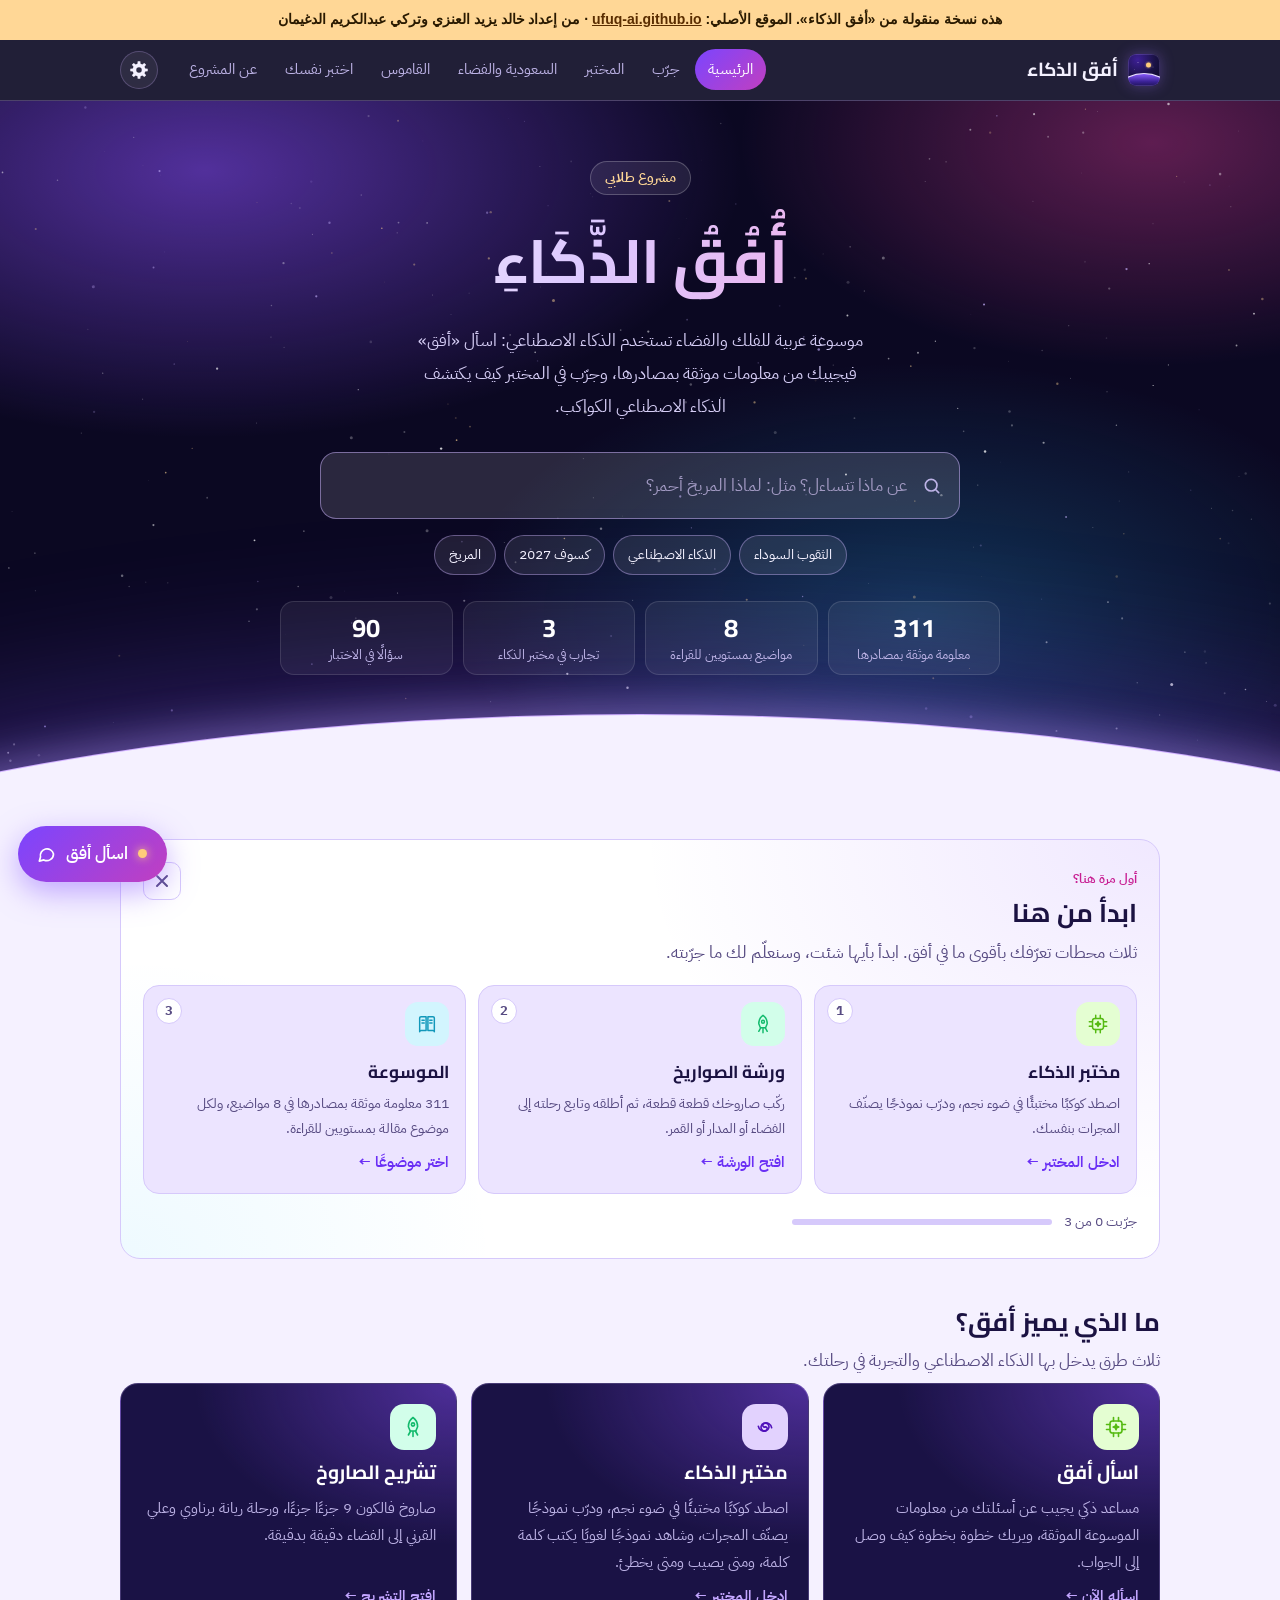
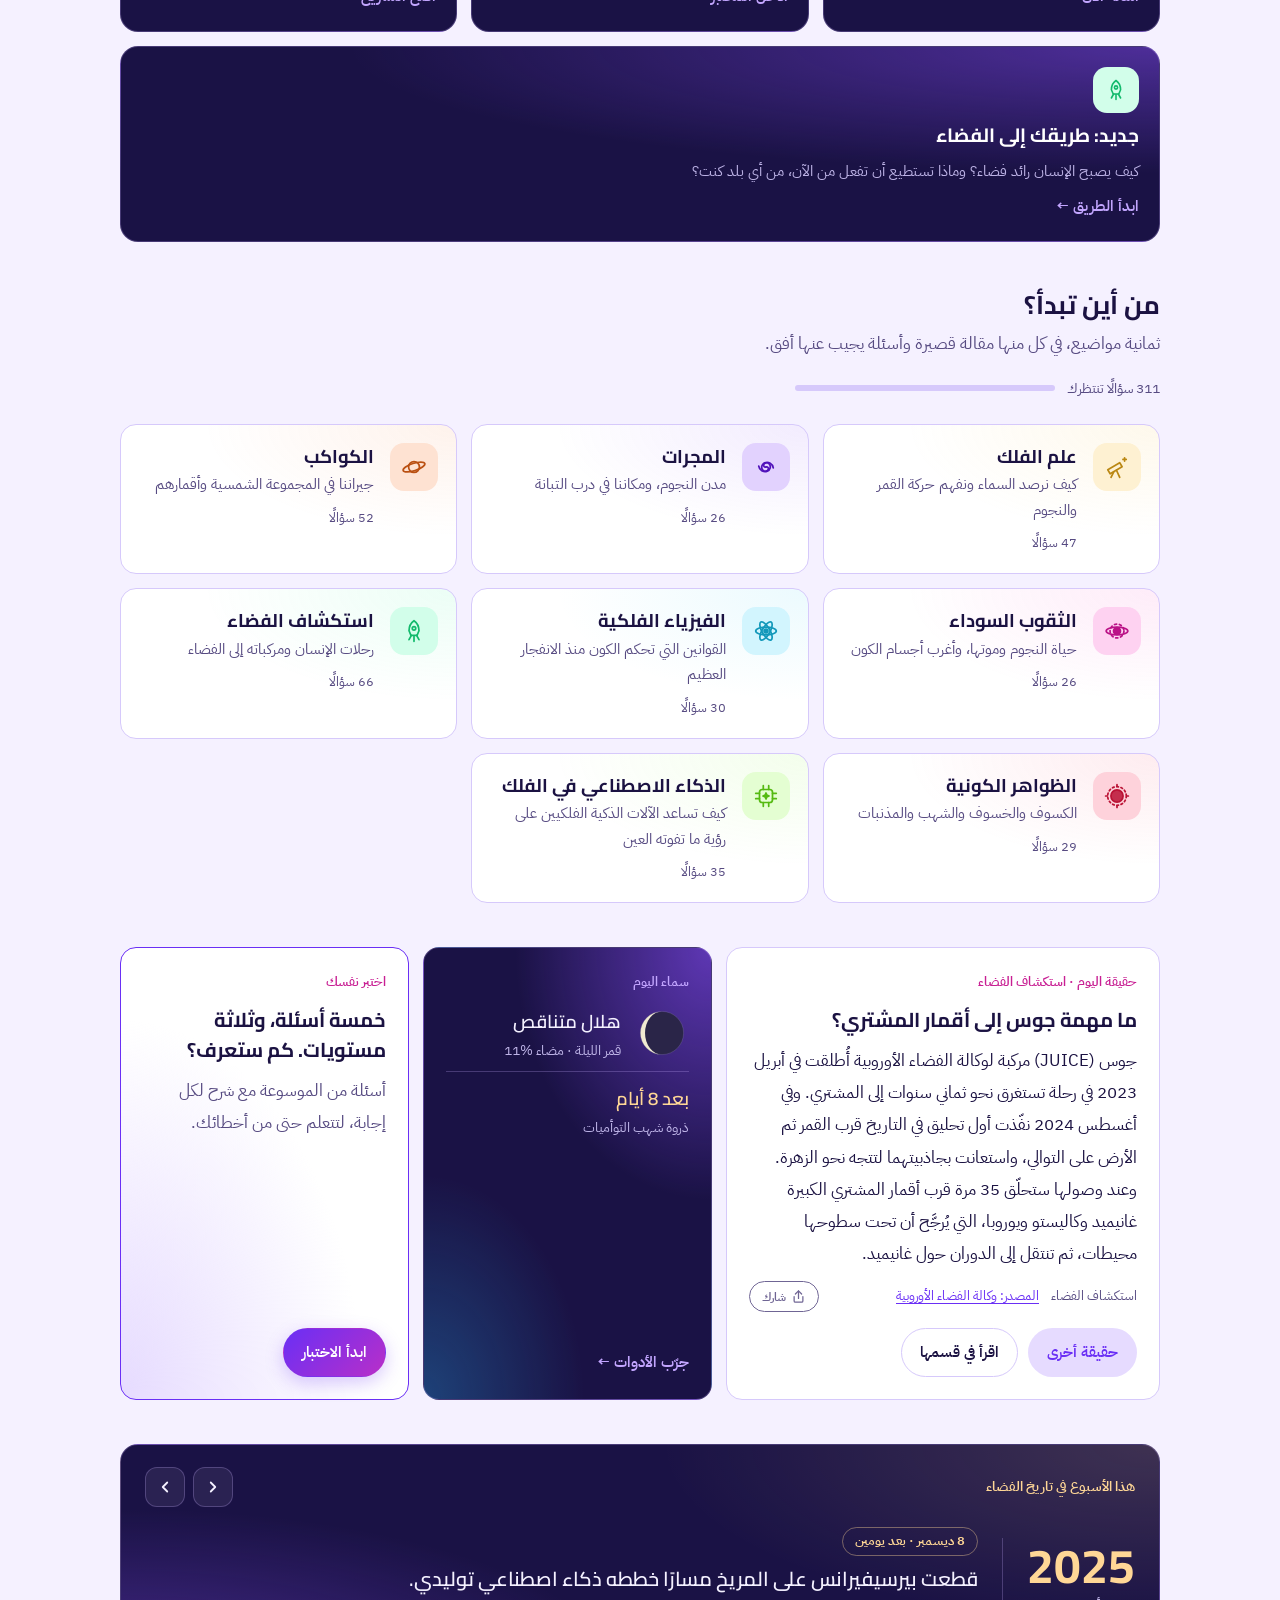
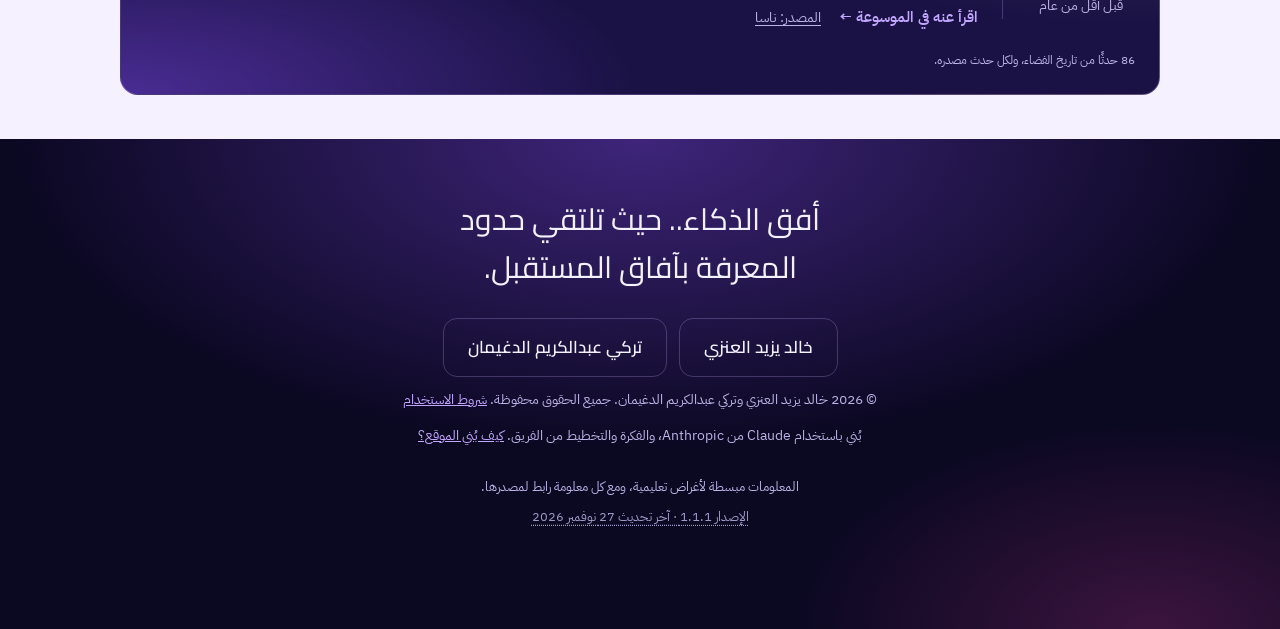
==== commit fabbc31e: "صفحة «طريقك إلى الفضاء» ومعلومتان جديدتان (1.2) - K310 شروط وكالة الفضاء الأوروبية، وK311 برنامج الإ" ====
--- a/index.html
+++ b/index.html
@@ -1,4 +1,4 @@
-<!doctype html><html lang="ar" dir="rtl"><head><meta charset="utf-8"><!-- أفق الذكاء (AI Horizon) · https://ufuq-ai.github.io/ · © 2026 خالد يزيد العنزي وتركي عبدالكريم الدغيمان. جميع الحقوق محفوظة. نسخ الكود أو المحتوى أو إعادة نشره دون إذن مكتوب مخالف للترخيص. بصمة الإصدار: v1.1.1-4896518c --><meta name="ufuq-build" content="v1.1.1-4896518c"><meta name="viewport" content="width=device-width,initial-scale=1,viewport-fit=cover"><meta name="author" content="خالد يزيد العنزي، تركي عبدالكريم الدغيمان"><meta name="copyright" content="© 2026 خالد يزيد العنزي وتركي عبدالكريم الدغيمان. جميع الحقوق محفوظة."><meta name="description" content="أفق الذكاء: موسوعة عربية لعلوم الفلك والفضاء ودور الذكاء الاصطناعي فيها، ببحث فوري ومواضيع وأدوات ومختبر واختبارات."><meta name="theme-color" content="#0b0822"><link rel="icon" href="favicon.svg" type="image/svg+xml"><link rel="icon" href="favicon-32.png" sizes="32x32" type="image/png"><link rel="apple-touch-icon" href="apple-touch-icon.png"><link rel="manifest" href="manifest.webmanifest"><meta name="mobile-web-app-capable" content="yes"><meta name="apple-mobile-web-app-capable" content="yes"><meta name="apple-mobile-web-app-title" content="أفق"><meta name="apple-mobile-web-app-status-bar-style" content="black"><meta property="og:type" content="website"><meta property="og:site_name" content="أفق الذكاء"><meta property="og:locale" content="ar_SA"><meta property="og:url" content="https://ufuq-ai.github.io/"><meta property="og:title" content="أفق الذكاء · موسوعة عربية للفلك والفضاء"><meta property="og:description" content="309 معلومات موثقة بمصادرها، ومساعد «أفق» يجيبك منها، ومختبر للذكاء الاصطناعي، وورشة تبني فيها صاروخك وتطلقه. مشروع طلابي."><meta property="og:image" content="https://ufuq-ai.github.io/og.jpg"><meta property="og:image:type" content="image/jpeg"><meta property="og:image:width" content="1200"><meta property="og:image:height" content="630"><meta property="og:image:alt" content="أفق الذكاء: موسوعة عربية للفلك والفضاء والذكاء الاصطناعي"><meta name="twitter:card" content="summary_large_image"><style>:root{color-scheme:light;padding:env(safe-area-inset-top,0px) 0 env(safe-area-inset-bottom,0px)}body{margin:0}img{max-width:100%}[hidden]{display:none!important}</style><title>أفق الذكاء</title>
+<!doctype html><html lang="ar" dir="rtl"><head><meta charset="utf-8"><!-- أفق الذكاء (AI Horizon) · https://ufuq-ai.github.io/ · © 2026 خالد يزيد العنزي وتركي عبدالكريم الدغيمان. جميع الحقوق محفوظة. نسخ الكود أو المحتوى أو إعادة نشره دون إذن مكتوب مخالف للترخيص. بصمة الإصدار: v1.1.1-5f656664 --><meta name="ufuq-build" content="v1.1.1-5f656664"><meta name="viewport" content="width=device-width,initial-scale=1,viewport-fit=cover"><meta name="author" content="خالد يزيد العنزي، تركي عبدالكريم الدغيمان"><meta name="copyright" content="© 2026 خالد يزيد العنزي وتركي عبدالكريم الدغيمان. جميع الحقوق محفوظة."><meta name="description" content="أفق الذكاء: موسوعة عربية لعلوم الفلك والفضاء ودور الذكاء الاصطناعي فيها، ببحث فوري ومواضيع وأدوات ومختبر واختبارات."><meta name="theme-color" content="#0b0822"><link rel="icon" href="favicon.svg" type="image/svg+xml"><link rel="icon" href="favicon-32.png" sizes="32x32" type="image/png"><link rel="apple-touch-icon" href="apple-touch-icon.png"><link rel="manifest" href="manifest.webmanifest"><meta name="mobile-web-app-capable" content="yes"><meta name="apple-mobile-web-app-capable" content="yes"><meta name="apple-mobile-web-app-title" content="أفق"><meta name="apple-mobile-web-app-status-bar-style" content="black"><meta property="og:type" content="website"><meta property="og:site_name" content="أفق الذكاء"><meta property="og:locale" content="ar_SA"><meta property="og:url" content="https://ufuq-ai.github.io/"><meta property="og:title" content="أفق الذكاء · موسوعة عربية للفلك والفضاء"><meta property="og:description" content="309 معلومات موثقة بمصادرها، ومساعد «أفق» يجيبك منها، ومختبر للذكاء الاصطناعي، وورشة تبني فيها صاروخك وتطلقه. مشروع طلابي."><meta property="og:image" content="https://ufuq-ai.github.io/og.jpg"><meta property="og:image:type" content="image/jpeg"><meta property="og:image:width" content="1200"><meta property="og:image:height" content="630"><meta property="og:image:alt" content="أفق الذكاء: موسوعة عربية للفلك والفضاء والذكاء الاصطناعي"><meta name="twitter:card" content="summary_large_image"><style>:root{color-scheme:light;padding:env(safe-area-inset-top,0px) 0 env(safe-area-inset-bottom,0px)}body{margin:0}img{max-width:100%}[hidden]{display:none!important}</style><title>أفق الذكاء</title>
 <link rel="preconnect" href="https://fonts.googleapis.com">
 <link rel="preconnect" href="https://fonts.gstatic.com" crossorigin>
 <link rel="stylesheet" href="https://fonts.googleapis.com/css2?family=IBM+Plex+Mono:wght@400;500&family=IBM+Plex+Sans+Arabic:wght@400;500;600&family=Cairo:wght@600;700;800&display=swap">
@@ -1006,6 +1006,30 @@
 .my-more .meta{margin:0}
 .my-done{background:var(--accent-soft);border-radius:16px;padding:16px 18px;display:grid;gap:10px;margin-top:16px}
 .my-done p{margin:0}
+/* طريقك إلى الفضاء */
+.path h1{font-size:clamp(1.6rem,5vw,2.2rem)}
+.pt-sec{margin-top:30px}
+.pt-sec h2{font-size:clamp(1.2rem,3.6vw,1.45rem);margin-bottom:4px}
+.pt-sec>p{margin:0 0 12px}
+.pt-src{font-size:.84rem;color:var(--muted)}
+.pt-src a{color:inherit}
+.pt-tl{list-style:none;margin:0;padding:0;display:flex;flex-direction:column;gap:10px}
+.pt-tl li{display:grid;grid-template-columns:auto minmax(0,1fr);gap:4px 14px;align-items:start;background:var(--surface);border:1px solid var(--line);border-radius:16px;padding:14px 16px}
+.pt-yr{grid-row:span 3;font-family:var(--f-display);font-weight:700;font-size:1.05rem;color:var(--accent);background:var(--accent-soft);border-radius:12px;padding:6px 10px;min-width:64px;text-align:center}
+.pt-tl b{font-family:var(--f-display);font-size:1.05rem}
+.pt-tl p{margin:0;line-height:1.8}
+.pt-row{display:flex;flex-wrap:wrap;align-items:center;gap:4px 14px;min-height:44px}
+.pt-grid{display:grid;grid-template-columns:repeat(2,minmax(0,1fr));gap:12px}
+.pt-card{background:var(--surface);border:1px solid var(--line);border-radius:16px;padding:16px 18px;display:flex;flex-direction:column;gap:6px}
+.pt-card h3{font-size:1.08rem}
+.pt-card p{margin:0;line-height:1.8;flex:1}
+.pt-note{background:var(--accent-soft);border-radius:16px;padding:14px 18px;margin:0 0 12px;line-height:1.85}
+.pt-chips{display:flex;flex-wrap:wrap;gap:8px;margin:0 0 10px;padding:0;list-style:none}
+.pt-chips li{border:1.5px solid var(--line);background:var(--surface-2);border-radius:999px;padding:8px 16px;font-weight:600}
+.pt-links{display:flex;flex-wrap:wrap;gap:8px;margin-top:12px}
+.pt-links a{min-height:44px;display:inline-flex;align-items:center}
+.pt-tease{margin-top:14px}
+@media (max-width:640px){.pt-grid{grid-template-columns:minmax(0,1fr)}}
 /* glossary: matching game */
 .g-match{display:flex;flex-direction:column;gap:14px;margin:22px 0 70px}
 .g-mhead{display:flex;flex-wrap:wrap;gap:10px 18px;align-items:center;justify-content:space-between}
@@ -1744,6 +1768,8 @@
 ["K307", "astrophysics", "هل للكون بداية؟ وماذا كان قبل الانفجار العظيم؟", "بداية الكون قبل الانفجار العظيم ماذا كان قبل الكون نشأة الكون من العدم من لا شيء هل للكون بداية التضخم الكوني big bang before beginning of the universe cosmic inflation", "يصف العلماء تاريخ الكون منذ نحو 13.8 مليار سنة: تمدد الكون لجزء من الثانية أسرع من الضوء، ⁣⁡⁡⁢⁢​​​⁠​⁢​⁢⁢​⁠⁢⁣وهي فترة «التضخم الكوني». ولما توقف التضخم انتقلت طاقته إلى المادة والضوء، وهذا هو «الانفجار العظيم». وبعده بثانية كان الكون حساءً شديد الحرارة من الضوء والجسيمات، حرارته نحو 10 مليارات ⁣⁡⁡⁢⁢​​​⁠​⁢​⁢⁢​⁠⁢⁣درجة مئوية. أما ما كان قبل التضخم وما الذي غذّاه، فتقول ناسا إن العلماء ليسوا متأكدين منه، وإن كثيرًا من أسئلة نشأة الكون ما زال مجهولًا.", "سؤال مفتوح", "ناسا"],
 ["K308", "exploration", "هل وصل إنسان إلى المريخ؟", "إنسان على المريخ بشر على المريخ رواد على المريخ وصلوا للمريخ رحلة بشرية إلى المريخ رحلات مأهولة إلى المريخ humans to mars crewed mars mission", "لا، لم يصل أي إنسان إلى المريخ حتى الآن؛ فكل ما زاره مركبات آلية، وأبعد ما بلغه البشر ⁣⁡⁡⁢⁢​​​⁠​⁢⁠​⁢​​​⁣كان في رحلة أرتميس 2 حول القمر. وتصف ناسا المريخ بأنه «هدف الأفق» للاستكشاف البشري، لأنه من الأماكن القليلة في المجموعة الشمسية التي ربما وُجدت فيها حياة، وتقول إنها ⁣⁡⁡⁢⁢​​​⁠​⁢⁠​⁢​​​⁣تطوّر تقنيات لإرسال رواد إليه ربما في ثلاثينيات هذا القرن، وإن مهمات أرتميس على القمر تمهّد لاستكشافه. وهذه خطط معلنة، لا مواعيد مؤكدة.", "", "ناسا"],
 ["K309", "exploration", "كيف أصبح رائد فضاء؟", "كيف أصبح رائد فضاء كيف أصير رائد فضاء شروط رائد الفضاء متطلبات رواد الفضاء شروط ناسا تخصص رائد فضاء طبيب رائد فضاء become an astronaut astronaut requirements", "تختلف الشروط من وكالة فضاء إلى أخرى. ففي ناسا مثلًا يُشترط أن يكون المتقدم مواطنًا أمريكيًا، وأن يحمل ⁣⁡⁡⁢⁢​​​⁠​⁢⁠⁠⁢​​⁠⁣ماجستير في مجال علمي أو تقني كالهندسة أو العلوم الحيوية أو الفيزيائية أو الحاسب أو الرياضيات، ويمكن أن تحل محله شهادة طب أو شهادة طبية قريبة، أو برنامج مدرسة طياري الاختبار. ويلزم أيضًا ثلاث سنوات من الخبرة بعد ⁣⁡⁡⁢⁢​​​⁠​⁢⁠⁠⁢​​⁠⁣الشهادة أو ساعات طيران محددة قائدًا للطائرة، واجتياز الفحص الطبي لرواد الرحلات الطويلة. ومن آخر من اختارتهم ناسا: طيارو اختبار ومهندسون وأطباء ومختص في الجيولوجيا.", "", "ناسا"],
+["K310", "exploration", "ما شروط وكالة الفضاء الأوروبية لاختيار روادها؟", "شروط وكالة الفضاء الأوروبية شروط رواد الفضاء الأوروبيين رائد فضاء أوروبي اختيار رواد وكالة الفضاء الأوروبية إيسا ESA astronaut selection requirements", "في اختيار 2021–2022 اشترطت وكالة الفضاء الأوروبية أن يحمل المتقدم جنسية إحدى دولها الأعضاء ⁣⁡⁡⁢⁢​​​⁠​⁢⁠⁡⁢​​⁡⁣أو المنتسبة، وماجستير على الأقل في العلوم الطبيعية أو الطب أو الهندسة أو الرياضيات والحاسب، مع ثلاث سنوات خبرة بعد التخرج، وإتقان الإنجليزية كتابة وحديثًا، وشهادة طبية تثبت أهليته ⁣⁡⁡⁢⁢​​​⁠​⁢⁠⁡⁢​​⁡⁣لرخصة طيار خاص، وألا يتجاوز عمره 50 عامًا. ولا يُشترط أن يكون طيارًا أو عسكريًا. وفتحت الوكالة أيضًا وظيفة خاصة لرواد من ذوي الإعاقة الجسدية.", "", "وكالة الفضاء الأوروبية"],
+["K311", "exploration", "ما برنامج الإمارات لرواد الفضاء؟", "برنامج الإمارات لرواد الفضاء رواد الفضاء الإماراتيين برنامج رواد الفضاء الإماراتي مركز محمد بن راشد للفضاء نورا المطروشي محمد الملا UAE astronaut programme MBRSC", "أُطلق برنامج الإمارات لرواد الفضاء في أبريل 2017 لتأهيل الكوادر الإماراتية لمهمات الفضاء، ⁣⁡⁡⁢⁢​​​⁠​⁢⁠⁢⁢​​⁢⁣ويصفه مركز محمد بن راشد للفضاء بأنه الأول من نوعه في العالم العربي. وفي 2018 اختير هزاع المنصوري وسلطان النيادي من بين 4,000 متقدم ليكونا فوجه الأول. وفي 2021 اختير الفوج الثاني من بين ⁣⁡⁡⁢⁢​​​⁠​⁢⁠⁢⁢​​⁢⁣4,305 متقدمين: نورا المطروشي، أول رائدة فضاء عربية كما يصفها المركز، ومحمد الملا، وتخرّجا من برنامج إعداد رواد الفضاء في ناسا بمركز جونسون للفضاء.", "", "مركز محمد بن راشد للفضاء"],
 ];
 const SRC = {"K1": ["https://starchild.gsfc.nasa.gov/docs/StarChild/questions/question26.html", "ناسا"], "K2": ["https://starchild.gsfc.nasa.gov/docs/StarChild/questions/question52.html", "ناسا"], "K3": ["https://science.nasa.gov/solar-system/what-is-the-north-star-and-how-do-you-find-it/", "ناسا"], "K4": ["https://science.nasa.gov/asset/hubble/the-dog-star-sirius-and-its-tiny-companion/", "ناسا"], "K5": ["https://skyandtelescope.org/astronomy-blogs/how-many-stars-night-sky-09172014/", "Sky & Telescope"], "K6": ["https://www.iau.org/Iau/Science/What-we-do/The-Constellations", "الاتحاد الفلكي الدولي"], "K7": ["https://science.nasa.gov/resource/the-moons-rotation/", "ناسا"], "K8": ["https://science.nasa.gov/moon/moon-phases/", "ناسا"], "K9": ["https://spaceplace.nasa.gov/seasons/en/", "ناسا"], "K10": ["https://science.nasa.gov/universe/telescopes-101/", "ناسا"], "K11": ["https://science.nasa.gov/missions/hubble/hubble-reveals-observable-universe-contains-10-times-more-galaxies-than-previously-thought/", "ناسا"], "K12": ["https://www.scientificamerican.com/article/misconceptions-about-the-2005-03/", "ساينتفك أمريكان"], "K13": ["https://www.uwa.edu.au/news/article/2025/june/astronomers-thought-the-milky-way-was-doomed-to-crash-into-andromeda", "جامعة غرب أستراليا"], "K14": ["https://imagine.gsfc.nasa.gov/features/cosmic/local_group_info.html", "ناسا"], "K15": ["https://science.nasa.gov/dark-matter/", "ناسا"], "K16": ["https://science.nasa.gov/universe/galaxies/large-scale-structures/", "ناسا"], "K17": ["https://www.sciencealert.com/jwst-detects-most-distant-galaxy-yet-280-million-years-after-big-bang", "ScienceAlert"], "K18": ["https://www.space.com/25959-how-many-stars-are-in-the-milky-way.html", "Space.com"], "K19": ["https://science.nasa.gov/mercury/facts/", "ناسا"], "K20": ["https://spaceplace.nasa.gov/all-about-mars/en/", "ناسا"], "K21": ["https://spaceplace.nasa.gov/water-on-mars/en/", "ناسا"], "K22": ["https://science.nasa.gov/missions/hubble/jupiters-great-red-spot-getting-taller-as-it-shrinks/", "ناسا"], "K23": ["https://science.nasa.gov/saturn/facts/", "ناسا"], "K24": ["https://science.nasa.gov/uranus/", "ناسا"], "K25": ["https://news.ubc.ca/2025/03/saturn-128-new-moons/", "جامعة كولومبيا البريطانية"], "K26": ["https://science.nasa.gov/mission/europa-clipper/", "ناسا"], "K27": ["https://science.nasa.gov/saturn/moons/titan/", "ناسا"], "K28": ["https://science.nasa.gov/astrobiology/learning-resources/alp/if-a-planet-can-have-life/", "ناسا"], "K29": ["https://science.nasa.gov/universe/exoplanets/planet-nine/", "ناسا"], "K30": ["https://www.iau.org/IAU/Iau/News/PR2006/iau-2006-general-assembly-resolution-votes.aspx", "الاتحاد الفلكي الدولي"], "K31": ["https://science.nasa.gov/mission/webb/star-lifecycle/", "ناسا"], "K32": ["https://science.nasa.gov/sun/facts/", "ناسا"], "K33": ["https://science.nasa.gov/universe/what-happens-when-something-gets-too-close-to-a-black-hole/", "ناسا"], "K34": ["https://asd.gsfc.nasa.gov/blueshift/index.php/2010/12/17/blueshift-ponders-black-holes-fact-or-fiction/", "ناسا"], "K35": ["https://www.britannica.com/science/Hawking-radiation", "بريتانيكا"], "K36": ["https://science.nasa.gov/resource/first-image-of-a-black-hole/", "ناسا"], "K37": ["https://starchild.gsfc.nasa.gov/docs/StarChild/questions/question45.html", "ناسا"], "K38": ["https://www.britannica.com/science/Type-Ia-supernova", "بريتانيكا"], "K39": ["https://science.nasa.gov/mission/hubble/science/explore-the-night-sky/hubble-messier-catalog/messier-1/", "ناسا"], "K40": ["https://science.nasa.gov/astrophysics/programs/physics-of-the-cosmos/big-bang-and-the-evolution-of-the-universe/", "ناسا"], "K41": ["https://www.esa.int/Science_Exploration/Space_Science/Planck/Planck_and_the_cosmic_microwave_background", "وكالة الفضاء الأوروبية"], "K42": ["https://imagine.gsfc.nasa.gov/ask_astro/relativity.html", "ناسا"], "K43": ["https://science.nasa.gov/mission/hubble/science/science-behind-the-discoveries/hubble-constant-and-tension/", "ناسا"], "K44": ["https://www.britannica.com/science/helium-chemical-element", "بريتانيكا"], "K45": ["https://imagine.gsfc.nasa.gov/ask_astro/stars.html", "ناسا"], "K46": ["https://www.astronomy.ohio-state.edu/pogge.1/Ast162/Unit5/gps.html", "جامعة ولاية أوهايو"], "K47": ["https://science.nasa.gov/sun/facts/", "ناسا"], "K48": ["https://www.nobelprize.org/prizes/physics/2011/press-release/", "مؤسسة نوبل"], "K49": ["https://www.nasa.gov/international-space-station/space-station-facts-and-figures/", "ناسا"], "K50": ["https://www.nasa.gov/mission/apollo-11/", "ناسا"], "K51": ["https://www.nasa.gov/mission/artemis-ii/", "ناسا"], "K52": ["https://english.alarabiya.net/News/saudi-arabia/2023/06/14/Saudi-Space-Commission-elevated-to-Saudi-Space-Agency-expanding-Kingdom-s-ambitions", "العربية"], "K53": ["https://www.wam.ae/en/article/hszrbqng-uaes-hope-probe-reaches-mars-orbit", "وكالة أنباء الإمارات"], "K54": ["https://science.nasa.gov/mission/voyager/golden-record-contents/greetings/", "ناسا"], "K55": ["https://science.nasa.gov/mission/webb/fact-sheet/", "ناسا"], "K56": ["https://www.nasa.gov/centers-and-facilities/glenn/what-is-microgravity/", "ناسا"], "K57": ["https://www.esa.int/Space_Safety/Space_Debris/ESA_Space_Environment_Report_2025", "وكالة الفضاء الأوروبية"], "K58": ["https://eclipse.aas.org/eye-safety", "الجمعية الفلكية الأمريكية"], "K59": ["https://science.nasa.gov/resource/why-dont-we-have-a-solar-eclipse-every-month/", "ناسا"], "K60": ["https://science.nasa.gov/moon/eclipses/", "ناسا"], "K61": ["https://science.nasa.gov/sun/auroras/", "ناسا"], "K62": ["https://science.nasa.gov/solar-system/meteors-meteorites/facts/", "ناسا"], "K63": ["https://science.nasa.gov/solar-system/meteors-meteorites/meteor-showers/", "ناسا"], "K64": ["https://spaceplace.nasa.gov/comets/en/", "ناسا"], "K65": ["https://www.britannica.com/place/Chicxulub", "بريتانيكا"], "K66": ["https://www.nasa.gov/news-release/nasa-confirms-dart-mission-impact-changed-asteroids-motion-in-space/", "ناسا"], "K67": ["https://www.nasa.gov/solar-system/the-great-conjunction-of-jupiter-and-saturn/", "ناسا"], "K68": ["https://www.rmg.co.uk/stories/space-astronomy/how-sight-new-crescent-moon", "المرصد الملكي في غرينتش"], "K69": ["https://en.wikipedia.org/wiki/Solar_eclipse_of_August_2,_2027", "ويكيبيديا"]};
 Object.assign(SRC,{"K70": ["https://science.nasa.gov/sun/facts/", "ناسا"], "K71": ["https://science.nasa.gov/sun/facts/", "ناسا"], "K72": ["https://science.nasa.gov/sun/facts/", "ناسا"], "K73": ["https://science.nasa.gov/earth/facts/", "ناسا"], "K74": ["https://science.nasa.gov/sun/facts/", "ناسا"], "K75": ["https://science.nasa.gov/sun/sunspots/", "ناسا"], "K76": ["https://science.nasa.gov/sun/sunspots/", "ناسا"], "K77": ["https://science.nasa.gov/venus/venus-facts/", "ناسا"], "K78": ["https://science.nasa.gov/venus/venus-facts/", "ناسا"], "K79": ["https://science.nasa.gov/venus/venus-facts/", "ناسا"], "K80": ["https://science.nasa.gov/venus/venus-facts/", "ناسا"], "K81": ["https://science.nasa.gov/earth/facts/", "ناسا"], "K82": ["https://science.nasa.gov/earth/facts/", "ناسا"], "K83": ["https://science.nasa.gov/earth/facts/", "ناسا"], "K84": ["https://science.nasa.gov/earth/facts/", "ناسا"], "K85": ["https://science.nasa.gov/earth/facts/", "ناسا"], "K86": ["https://science.nasa.gov/moon/facts/", "ناسا"], "K87": ["https://science.nasa.gov/moon/facts/", "ناسا"], "K88": ["https://science.nasa.gov/moon/facts/", "ناسا"], "K89": ["https://science.nasa.gov/moon/facts/", "ناسا"], "K90": ["https://science.nasa.gov/moon/tides/", "ناسا"], "K91": ["https://science.nasa.gov/moon/tides/", "ناسا"], "K92": ["https://science.nasa.gov/mars/facts/", "ناسا"], "K93": ["https://science.nasa.gov/mars/facts/", "ناسا"], "K94": ["https://science.nasa.gov/mars/facts/", "ناسا"], "K95": ["https://science.nasa.gov/mars/facts/", "ناسا"], "K96": ["https://science.nasa.gov/mars/facts/", "ناسا"], "K97": ["https://science.nasa.gov/jupiter/jupiter-facts/", "ناسا"], "K98": ["https://science.nasa.gov/jupiter/jupiter-facts/", "ناسا"], "K99": ["https://science.nasa.gov/jupiter/jupiter-facts/", "ناسا"], "K100": ["https://science.nasa.gov/jupiter/jupiter-facts/", "ناسا"], "K101": ["https://science.nasa.gov/jupiter/jupiter-moons/ganymede/facts/", "ناسا"], "K102": ["https://science.nasa.gov/jupiter/jupiter-facts/", "ناسا"], "K103": ["https://science.nasa.gov/saturn/facts/", "ناسا"], "K104": ["https://science.nasa.gov/saturn/facts/", "ناسا"], "K105": ["https://science.nasa.gov/saturn/facts/", "ناسا"], "K106": ["https://science.nasa.gov/neptune/neptune-facts/", "ناسا"], "K107": ["https://science.nasa.gov/neptune/neptune-facts/", "ناسا"], "K108": ["https://science.nasa.gov/neptune/neptune-facts/", "ناسا"], "K109": ["https://science.nasa.gov/neptune/neptune-facts/", "ناسا"], "K110": ["https://science.nasa.gov/neptune/neptune-facts/", "ناسا"], "K111": ["https://science.nasa.gov/solar-system/solar-system-facts/", "ناسا"], "K112": ["https://starchild.gsfc.nasa.gov/docs/StarChild/solar_system_level1/asteroids.html", "ناسا"], "K113": ["https://science.nasa.gov/dwarf-planets/ceres/", "ناسا"], "K114": ["https://science.nasa.gov/solar-system/kuiper-belt/facts/", "ناسا"], "K115": ["https://science.nasa.gov/solar-system/kuiper-belt/facts/", "ناسا"], "K116": ["https://science.nasa.gov/solar-system/oort-cloud/facts/", "ناسا"], "K117": ["https://science.nasa.gov/solar-system/oort-cloud/facts/", "ناسا"], "K118": ["https://science.nasa.gov/solar-system/kuiper-belt/facts/", "ناسا"], "K119": ["https://science.nasa.gov/solar-system/solar-system-facts/", "ناسا"], "K120": ["https://science.nasa.gov/solar-system/solar-system-facts/", "ناسا"], "K121": ["https://science.nasa.gov/solar-system/solar-system-facts/", "ناسا"], "K122": ["https://science.nasa.gov/universe/galaxies/", "ناسا"], "K123": ["https://science.nasa.gov/universe/galaxies/", "ناسا"], "K124": ["https://science.nasa.gov/universe/galaxies/", "ناسا"], "K125": ["https://science.nasa.gov/universe/galaxies/", "ناسا"], "K126": ["https://science.nasa.gov/universe/overview/building-blocks/", "ناسا"], "K127": ["https://science.nasa.gov/universe/neutron-stars-are-weird/", "ناسا"], "K128": ["https://science.nasa.gov/universe/neutron-stars-are-weird/", "ناسا"], "K129": ["https://science.nasa.gov/universe/neutron-stars-are-weird/", "ناسا"], "K130": ["https://science.nasa.gov/universe/neutron-stars-are-weird/", "ناسا"], "K131": ["https://science.nasa.gov/universe/neutron-stars-are-weird/", "ناسا"], "K132": ["https://science.nasa.gov/mission/hubble/science/science-behind-the-discoveries/hubble-quasars/", "ناسا"], "K133": ["https://science.nasa.gov/mission/hubble/science/science-behind-the-discoveries/hubble-quasars/", "ناسا"], "K134": ["https://science.nasa.gov/exoplanets/how-we-find-and-characterize/", "ناسا"], "K135": ["https://science.nasa.gov/universe/exoplanets/nobel-winners-changed-our-understanding-with-exoplanet-discovery/", "ناسا"], "K136": ["https://science.nasa.gov/universe/exoplanets/nobel-winners-changed-our-understanding-with-exoplanet-discovery/", "ناسا"], "K137": ["https://science.nasa.gov/exoplanets/how-we-find-and-characterize/", "ناسا"], "K138": ["https://science.nasa.gov/exoplanets/how-we-find-and-characterize/", "ناسا"], "K139": ["https://science.nasa.gov/exoplanets/how-we-find-and-characterize/", "ناسا"], "K140": ["https://science.nasa.gov/exoplanets/trappist1/", "ناسا"], "K141": ["https://science.nasa.gov/exoplanets/search-for-life/", "ناسا"], "K142": ["https://science.nasa.gov/universe/exoplanets/life-in-the-universe-what-are-the-odds/", "ناسا"], "K143": ["https://science.nasa.gov/universe/exoplanets/life-in-the-universe-what-are-the-odds/", "ناسا"], "K144": ["https://science.nasa.gov/exoplanets/search-for-life/", "ناسا"], "K145": ["https://science.nasa.gov/mission/hubble/overview/about-hubble/", "ناسا"], "K146": ["https://science.nasa.gov/mission/mars-2020-perseverance/ingenuity-mars-helicopter/", "ناسا"], "K147": ["https://science.nasa.gov/science-research/heliophysics/nasas-parker-solar-probe-makes-history-with-closest-pass-to-sun/", "ناسا"], "K148": ["https://science.nasa.gov/mission/new-horizons/", "ناسا"], "K149": ["https://science.nasa.gov/mission/new-horizons/", "ناسا"], "K150": ["https://www.nasa.gov/news-release/nasas-asteroid-bennu-sample-reveals-mix-of-lifes-ingredients/", "ناسا"], "K151": ["https://science.nasa.gov/mission/cassini/grand-finale/overview/", "ناسا"], "K152": ["https://science.nasa.gov/mission/chandrayaan-3/", "ناسا"], "K153": ["https://www.nasa.gov/international-space-station/space-station-facts-and-figures/", "ناسا"], "K154": ["https://www.esa.int/Science_Exploration/Space_Science/Euclid/ESA_s_Euclid_lifts_off_on_quest_to_unravel_the_cosmic_mystery_of_dark_matter_and_dark_energy", "وكالة الفضاء الأوروبية"], "K155": ["https://www.nasa.gov/mission/artemis-ii/", "ناسا"], "K156": ["https://science.nasa.gov/solar-system/meteors-meteorites/facts/", "ناسا"], "K157": ["https://science.nasa.gov/solar-system/meteors-meteorites/facts/", "ناسا"], "K158": ["https://science.nasa.gov/solar-system/meteors-meteorites/facts/", "ناسا"], "K159": ["https://science.nasa.gov/solar-system/meteors-meteorites/facts/", "ناسا"], "K160": ["https://science.nasa.gov/sun/auroras/", "ناسا"], "K161": ["https://science.nasa.gov/sun/auroras/", "ناسا"], "K162": ["https://www.metmuseum.org/essays/astronomy-and-astrology-in-the-medieval-islamic-world", "متحف المتروبوليتان"], "K163": ["https://www.britannica.com/biography/al-Battani", "بريتانيكا"], "K164": ["https://www.metmuseum.org/essays/astronomy-and-astrology-in-the-medieval-islamic-world", "متحف المتروبوليتان"], "K165": ["https://www.metmuseum.org/essays/astronomy-and-astrology-in-the-medieval-islamic-world", "متحف المتروبوليتان"], "K166": ["https://www.metmuseum.org/essays/astronomy-and-astrology-in-the-medieval-islamic-world", "متحف المتروبوليتان"], "K167": ["https://darksky.org/news/alula-manara-and-algharameel-nature-reserves-officially-named-as-saudi-arabias-and-gccs-first-ever-dark-sky-park-in-boost-to-astronomy-and-astrotourism-ambitions/", "منظمة DarkSky الدولية"], "K168": ["https://apod.nasa.gov/apod/ap160630.html", "ناسا"]});
@@ -1755,6 +1781,8 @@
 Object.assign(SRC,{"K13": ["https://kiaa.pku.edu.cn/info/1031/11252.htm", "معهد كافلي للفلك والفيزياء الفلكية - جامعة بكين"], "K17": ["https://www.esa.int/Science_Exploration/Space_Science/Webb/Webb_gazes_further_back_in_time", "وكالة الفضاء الأوروبية"], "K11": ["https://esahubble.org/news/heic1620/", "وكالة الفضاء الأوروبية (هابل)"], "K25": ["https://science.nasa.gov/saturn/moons/", "ناسا"], "K54": ["https://science.nasa.gov/mission/voyager/where-are-voyager-1-and-voyager-2-now/", "ناسا"], "K174": ["https://science.nasa.gov/open-science/deep-learning-exoplanets-tess/", "ناسا"], "K179": ["https://www.ift.uam-csic.es/en/euclid-opens-data-treasure-trove-to-study-the-dark-universe/", "معهد الفيزياء النظرية بمدريد (اتحاد إقليدس)"], "K178": ["https://www.ift.uam-csic.es/en/euclid-opens-data-treasure-trove-to-study-the-dark-universe/", "معهد الفيزياء النظرية بمدريد (اتحاد إقليدس)"], "K180": ["https://www.eurekalert.org/news-releases/985842", "معهد الدراسات المتقدمة (IAS)"], "K162": ["https://science.nasa.gov/mission/hubble/science/explore-the-night-sky/hubble-messier-catalog/messier-31/", "ناسا"], "K167": ["https://darksky.org/news/alula-expands-dark-sky-certification/", "منظمة DarkSky الدولية"], "K69": ["https://gulfnews.com/world/saudi-arabias-total-solar-eclipse-six-minutes-of-darkness-first-in-75-years-and-best-places-to-watch-1.500626094", "غلف نيوز (عن وكالة الفضاء السعودية)"]});
 /* 1.1: معلومات من أسئلة الناس الحقيقية (Quora العربي) */
 Object.assign(SRC,{"K302": ["https://science.nasa.gov/solar-system/planets/", "ناسا"], "K303": ["https://www.nasa.gov/learning-resources/for-kids-and-students/what-is-an-orbit/", "ناسا"], "K304": ["https://science.nasa.gov/moon/moonlight/", "ناسا"], "K305": ["https://starchild.gsfc.nasa.gov/docs/StarChild/questions/question36.html", "ناسا"], "K306": ["https://pwg.gsfc.nasa.gov/stargaze/Scolumb.htm", "ناسا"], "K307": ["https://science.nasa.gov/universe/overview/", "ناسا"], "K308": ["https://www.nasa.gov/humans-in-space/humans-to-mars/", "ناسا"], "K309": ["https://www.nasa.gov/humans-in-space/astronauts/become-an-astronaut/", "ناسا"]});
+/* 1.2: صفحة «طريقك إلى الفضاء» */
+Object.assign(SRC,{"K310": ["https://www.esa.int/articles/attributes-of-an-astronaut", "وكالة الفضاء الأوروبية"], "K311": ["https://www.mbrsc.ae/missions-and-projects/", "مركز محمد بن راشد للفضاء"]});
 const KB = [
   ...KB_RAW.map(([id,c,t,k,a,tag,src])=>({id,c,t,k,a,tag,src:SRC[id]?SRC[id][1]:src,url:SRC[id]?SRC[id][0]:""})),
   ...TERMS.map(([ar,en,d],i)=>({id:"G"+(i+1),c:"glossary",t:ar,k:ar+" "+en,a:d,tag:"",src:""}))
@@ -2357,6 +2385,7 @@
       <a class="feat" href="#lab"><span class="ic" style="--h:262">${icon("galaxies",24)}</span><h3>مختبر الذكاء</h3><p>اصطد كوكبًا مختبئًا في ضوء نجم، ودرّب نموذجًا يصنّف المجرات، وشاهد نموذجًا لغويًا يكتب كلمة كلمة، ومتى يصيب ومتى يخطئ.</p><span class="link-btn">ادخل المختبر ←</span></a>
       <a class="feat" href="#rocket"><span class="ic" style="--h:${HUE.exploration}">${icon("exploration",24)}</span><h3>تشريح الصاروخ</h3><p>صاروخ فالكون 9 جزءًا جزءًا، ورحلة ريانة برناوي وعلي القرني إلى الفضاء دقيقة بدقيقة.</p><span class="link-btn">افتح التشريح ←</span></a>
     </div>
+    <a class="feat pt-tease" href="#path"><span class="ic" style="--h:${HUE.exploration}">${icon("exploration",24)}</span><h3>جديد: طريقك إلى الفضاء</h3><p>كيف يصبح الإنسان رائد فضاء؟ وماذا تستطيع أن تفعل من الآن، من أي بلد كنت؟</p><span class="link-btn">ابدأ الطريق ←</span></a>
   </div></section>
   <section class="sec" style="padding-top:0"><div class="wrap">
     <h2>من أين تبدأ؟</h2>
@@ -2771,6 +2800,60 @@
  ["النظارة الشمسية العادية تكفي لمشاهدة الكسوف.",false,"النظارات الشمسية العادية لا تحمي، والضرر قد يحدث دون ألم. يلزم مرشح شمسي معتمد وفق معيار ISO 12312-2.","K58"],
  ["هبوط الإنسان على القمر لم يحدث، وكان تمثيلًا.",false,"هبطت أبولو 11 على القمر في 20 يوليو 1969، وبين عامي 1969 و1972 مشى على القمر 12 رائدًا في ست رحلات.","K50"],
 ];
+/* «طريقك إلى الفضاء»: كل سطر مأخوذ من نص المعلومة المذكورة بجانبه */
+const PATH_ARABS=[
+ ["1985","سلطان بن سلمان","أول رائد فضاء عربي ومسلم، انطلق على متن المكوك الأمريكي ديسكفري.","K255"],
+ ["2019","هزاع المنصوري","أول رائد فضاء إماراتي، انطلق إلى محطة الفضاء الدولية.","K259"],
+ ["2021","نورا المطروشي ومحمد الملا","الفوج الثاني من رواد الإمارات، اختيرا من بين 4,305 متقدمين.","K311"],
+ ["2023","سلطان النيادي","أول رائد فضاء إماراتي يسير في الفضاء.","K260"],
+ ["2023","ريانة برناوي وعلي القرني","انطلقا إلى محطة الفضاء الدولية في رحلة «أكسيوم 2».","K191"],
+];
+const PATH_AGENCIES=[
+ ["ناسا","تختار من المواطنين الأمريكيين، بماجستير في مجال علمي أو تقني أو بشهادة طب، وثلاث سنوات خبرة بعد الشهادة.","K309"],
+ ["وكالة الفضاء الأوروبية","تختار من مواطني دولها الأعضاء، بماجستير في العلوم الطبيعية أو الطب أو الهندسة أو الرياضيات والحاسب، وثلاث سنوات خبرة، وعمر لا يتجاوز 50 عامًا.","K310"],
+ ["الإمارات","برنامج لتأهيل الكوادر الإماراتية منذ 2017، اختار فوجه الأول من بين 4,000 متقدم.","K311"],
+ ["السعودية","أرسلت وكالة الفضاء السعودية ريانة برناوي وعلي القرني إلى محطة الفضاء الدولية في مايو 2023.","K52"],
+];
+const PATH_NOW=[
+ ["صنّف مجرات حقيقية","في مشروع Galaxy Zoo يصنّف عامة الناس صور المجرات عبر الإنترنت، وفيه لاحظت معلمة هولندية سحابة غريبة صارت تُعرف باسمها.","K177"],
+ ["ابحث عن كويكبات في صور هابل","تصنيفات متطوعين على منصة Zooniverse درّبت نموذجًا وجد 1,031 أثرًا يُرجَّح أنها كويكبات لم تكن معروفة.","K298"],
+ ["ساعد مرصد موجات الجاذبية","في مشروع Gravity Spy يصنّف متطوعون صور الضجيج في بيانات مرصد LIGO، فتتعلم منهم الخوارزميات.","K291"],
+ ["ارصد سماءك","التلوث الضوئي حرم أكثر من ثلث البشر من رؤية درب التبانة، فكلما ابتعدت عن أضواء المدن ظهرت لك نجوم أكثر.","K168"],
+];
+function ptSrc(e){const d=el("span","pt-src");if(e.url){const a=el("a",null,"المصدر: "+e.src);a.href=e.url;a.target="_blank";a.rel="noopener";d.append(a);}else d.textContent="المصدر: "+e.src;return d;}
+function ptRead(e,t){const b=el("button","link-btn",t||"اقرأ المعلومة ←");b.type="button";b.onclick=()=>goTo(e);return b;}
+function renderPath(){
+  setNav("path");
+  view.replaceChildren();
+  const w=el("section","wrap narrow path");
+  w.append(el("span","kick","صفحة خاصة"),el("h1",null,"طريقك إلى الفضاء"),
+    el("p","muted","كيف يصبح الإنسان رائد فضاء؟ وماذا تستطيع أن تفعل من الآن، من أي بلد كنت؟ كل ما في هذه الصفحة من معلومات الموسوعة الموثقة، ومع كل معلومة مصدرها."));
+  const sec=(t,sub)=>{const s=el("section","pt-sec");s.append(el("h2",null,t));if(sub)s.append(el("p","muted",sub));w.append(s);return s;};
+  /* رواد عرب سبقوك */
+  const s1=sec("رواد عرب سبقوك"),tl=el("ol","pt-tl");
+  PATH_ARABS.forEach(([y,n,t,id])=>{const e=KB_BY_ID[id],li=el("li"),row=el("div","pt-row");row.append(ptSrc(e),ptRead(e));li.append(el("span","pt-yr",y),el("b",null,n),el("p",null,t),row);tl.append(li);});
+  s1.append(tl);
+  /* ماذا تشترط وكالات الفضاء؟ */
+  const s2=sec("ماذا تشترط وكالات الفضاء؟","كل وكالة تختار روادها من مواطنيها، وتعلن شروطها حين تفتح باب التقديم.");
+  s2.append(el("p","pt-note","ما يجمع ناسا ووكالة الفضاء الأوروبية: ماجستير في العلوم أو الهندسة أو الطب أو الرياضيات والحاسب، وثلاث سنوات خبرة بعد الشهادة، وفحص طبي. ولا تشترط وكالة الفضاء الأوروبية أن تكون طيارًا أو عسكريًا."));
+  const g=el("div","pt-grid");
+  PATH_AGENCIES.forEach(([n,t,id])=>{const e=KB_BY_ID[id],c=el("div","pt-card"),row=el("div","pt-row");row.append(ptSrc(e),ptRead(e));c.append(el("h3",null,n),el("p",null,t),row);g.append(c);});
+  s2.append(g);
+  /* ماذا تدرس؟ */
+  const s3=sec("ماذا تدرس؟","هذه المجالات التي تقبلها ناسا ووكالة الفضاء الأوروبية لرواد الفضاء:"),ch=el("ul","pt-chips");
+  ["الهندسة","العلوم الطبيعية","الطب","الرياضيات والحاسب"].forEach(t=>ch.append(el("li",null,t)));
+  const r3=el("div","pt-row");r3.append(ptRead(KB_BY_ID.K309,"شروط ناسا ←"),ptRead(KB_BY_ID.K310,"شروط وكالة الفضاء الأوروبية ←"));
+  s3.append(ch,el("p",null,"ومن آخر من اختارتهم ناسا: طيارو اختبار ومهندسون وأطباء ومختص في الجيولوجيا."),r3);
+  /* ابدأ الآن، من أي مكان */
+  const s4=sec("ابدأ الآن، من أي مكان","لست مضطرًا لانتظار الجامعة: هذه مشاريع علمية حقيقية يشارك فيها عامة الناس، وسماء تنتظرك.");
+  const g4=el("div","pt-grid");
+  PATH_NOW.forEach(([n,t,id])=>{const e=KB_BY_ID[id],c=el("div","pt-card"),row=el("div","pt-row");row.append(ptSrc(e),ptRead(e));c.append(el("h3",null,n),el("p",null,t),row);g4.append(c);});
+  const lk=el("div","pt-links");
+  [["#sky","سماء الليلة"],["#lab","مختبر الذكاء"],["#build","ورشة الصواريخ"],["#myths","حقيقة أم خرافة؟"]].forEach(([h,t])=>{const a=el("a","btn btn-soft",t);a.href=h;lk.append(a);});
+  s4.append(g4,el("p","muted","وفي أفق نفسه تجرّب بيدك:"),lk);
+  w.append(el("p","pt-src","تتغير شروط الوكالات مع كل دفعة جديدة، فارجع إلى موقعها الرسمي حين تفتح باب التقديم."));
+  view.append(w);
+}
 function renderMyths(){
   setNav("quiz");
   view.replaceChildren();
@@ -5638,6 +5721,7 @@
   else if(h==="panel") renderPanel();
   else if(h==="changelog") renderChangelog();
   else if(h==="myths") renderMyths();
+  else if(h==="path") renderPath();
   else renderHome();
   const h1=view.querySelector("h1"),nm=h1?h1.textContent.trim():"";document.title=nm&&nm!=="أفق الذكاء"&&h&&h!=="home"?nm+" · أفق الذكاء":"أفق الذكاء";
   if(!kept) window.scrollTo(0,0);
@@ -5848,4 +5932,4 @@
 
 route();
 </script>
-<script>/* أفق الذكاء · v1.1.1-4896518c */(function(){try{var o=["oi.buhtig.ia-qufu"].map(function(s){return s.split("").reverse().join("")}),h=(location.hostname||"").toLowerCase(),p=location.protocol;console.log("%cأفق الذكاء","font:700 20px sans-serif;color:#7b45ff","\n© 2026 خالد يزيد العنزي وتركي عبدالكريم الدغيمان. جميع الحقوق محفوظة.\nالموقع الأصلي: https://ufuq-ai.github.io/\nنسخ الكود أو المحتوى دون إذن مكتوب مخالف للترخيص.\nبصمة الإصدار: v1.1.1-4896518c");if(p==="file:"||!h||h==="localhost"||h==="127.0.0.1"||o.indexOf(h)>=0||/\.translate\.goog$/.test(h)||h==="web.archive.org")return;var b=document.createElement("div");b.setAttribute("role","note");b.className="ufq-copy";b.style.cssText="position:relative;z-index:60;background:#ffd796;color:#2a1a00;text-align:center;font:700 14px/1.7 Tahoma,sans-serif;padding:8px 14px;direction:rtl";b.innerHTML="هذه نسخة منقولة من «أفق الذكاء». الموقع الأصلي: <a href=\"https://ufuq-ai.github.io/\" dir=\"ltr\" style=\"color:#5a2d00;text-decoration:underline;white-space:nowrap;unicode-bidi:isolate\">ufuq-ai.github.io</a> · من إعداد خالد يزيد العنزي وتركي عبدالكريم الدغيمان";document.body.insertBefore(b,document.body.firstChild);}catch(e){}})();</script><script>if("serviceWorker"in navigator&&/^(ufuq-ai\.github\.io|localhost|127\.0\.0\.1)$/.test(location.hostname))addEventListener("load",function(){navigator.serviceWorker.register("sw.js").catch(function(){})});</script><script>if(location.hostname==="ufuq-ai.github.io"){window.goatcounter={path:function(){return location.pathname+location.hash}};addEventListener("hashchange",function(){var g=window.goatcounter;if(g&&g.count)g.count({path:location.pathname+location.hash})});var gc=document.createElement("script");gc.async=true;gc.src="https://gc.zgo.at/count.js";gc.setAttribute("data-goatcounter","https://ufuq-ai.goatcounter.com/count");document.head.appendChild(gc)}</script></body></html>+<script>/* أفق الذكاء · v1.1.1-5f656664 */(function(){try{var o=["oi.buhtig.ia-qufu"].map(function(s){return s.split("").reverse().join("")}),h=(location.hostname||"").toLowerCase(),p=location.protocol;console.log("%cأفق الذكاء","font:700 20px sans-serif;color:#7b45ff","\n© 2026 خالد يزيد العنزي وتركي عبدالكريم الدغيمان. جميع الحقوق محفوظة.\nالموقع الأصلي: https://ufuq-ai.github.io/\nنسخ الكود أو المحتوى دون إذن مكتوب مخالف للترخيص.\nبصمة الإصدار: v1.1.1-5f656664");if(p==="file:"||!h||h==="localhost"||h==="127.0.0.1"||o.indexOf(h)>=0||/\.translate\.goog$/.test(h)||h==="web.archive.org")return;var b=document.createElement("div");b.setAttribute("role","note");b.className="ufq-copy";b.style.cssText="position:relative;z-index:60;background:#ffd796;color:#2a1a00;text-align:center;font:700 14px/1.7 Tahoma,sans-serif;padding:8px 14px;direction:rtl";b.innerHTML="هذه نسخة منقولة من «أفق الذكاء». الموقع الأصلي: <a href=\"https://ufuq-ai.github.io/\" dir=\"ltr\" style=\"color:#5a2d00;text-decoration:underline;white-space:nowrap;unicode-bidi:isolate\">ufuq-ai.github.io</a> · من إعداد خالد يزيد العنزي وتركي عبدالكريم الدغيمان";document.body.insertBefore(b,document.body.firstChild);}catch(e){}})();</script><script>if("serviceWorker"in navigator&&/^(ufuq-ai\.github\.io|localhost|127\.0\.0\.1)$/.test(location.hostname))addEventListener("load",function(){navigator.serviceWorker.register("sw.js").catch(function(){})});</script><script>if(location.hostname==="ufuq-ai.github.io"){window.goatcounter={path:function(){return location.pathname+location.hash}};addEventListener("hashchange",function(){var g=window.goatcounter;if(g&&g.count)g.count({path:location.pathname+location.hash})});var gc=document.createElement("script");gc.async=true;gc.src="https://gc.zgo.at/count.js";gc.setAttribute("data-goatcounter","https://ufuq-ai.goatcounter.com/count");document.head.appendChild(gc)}</script></body></html>
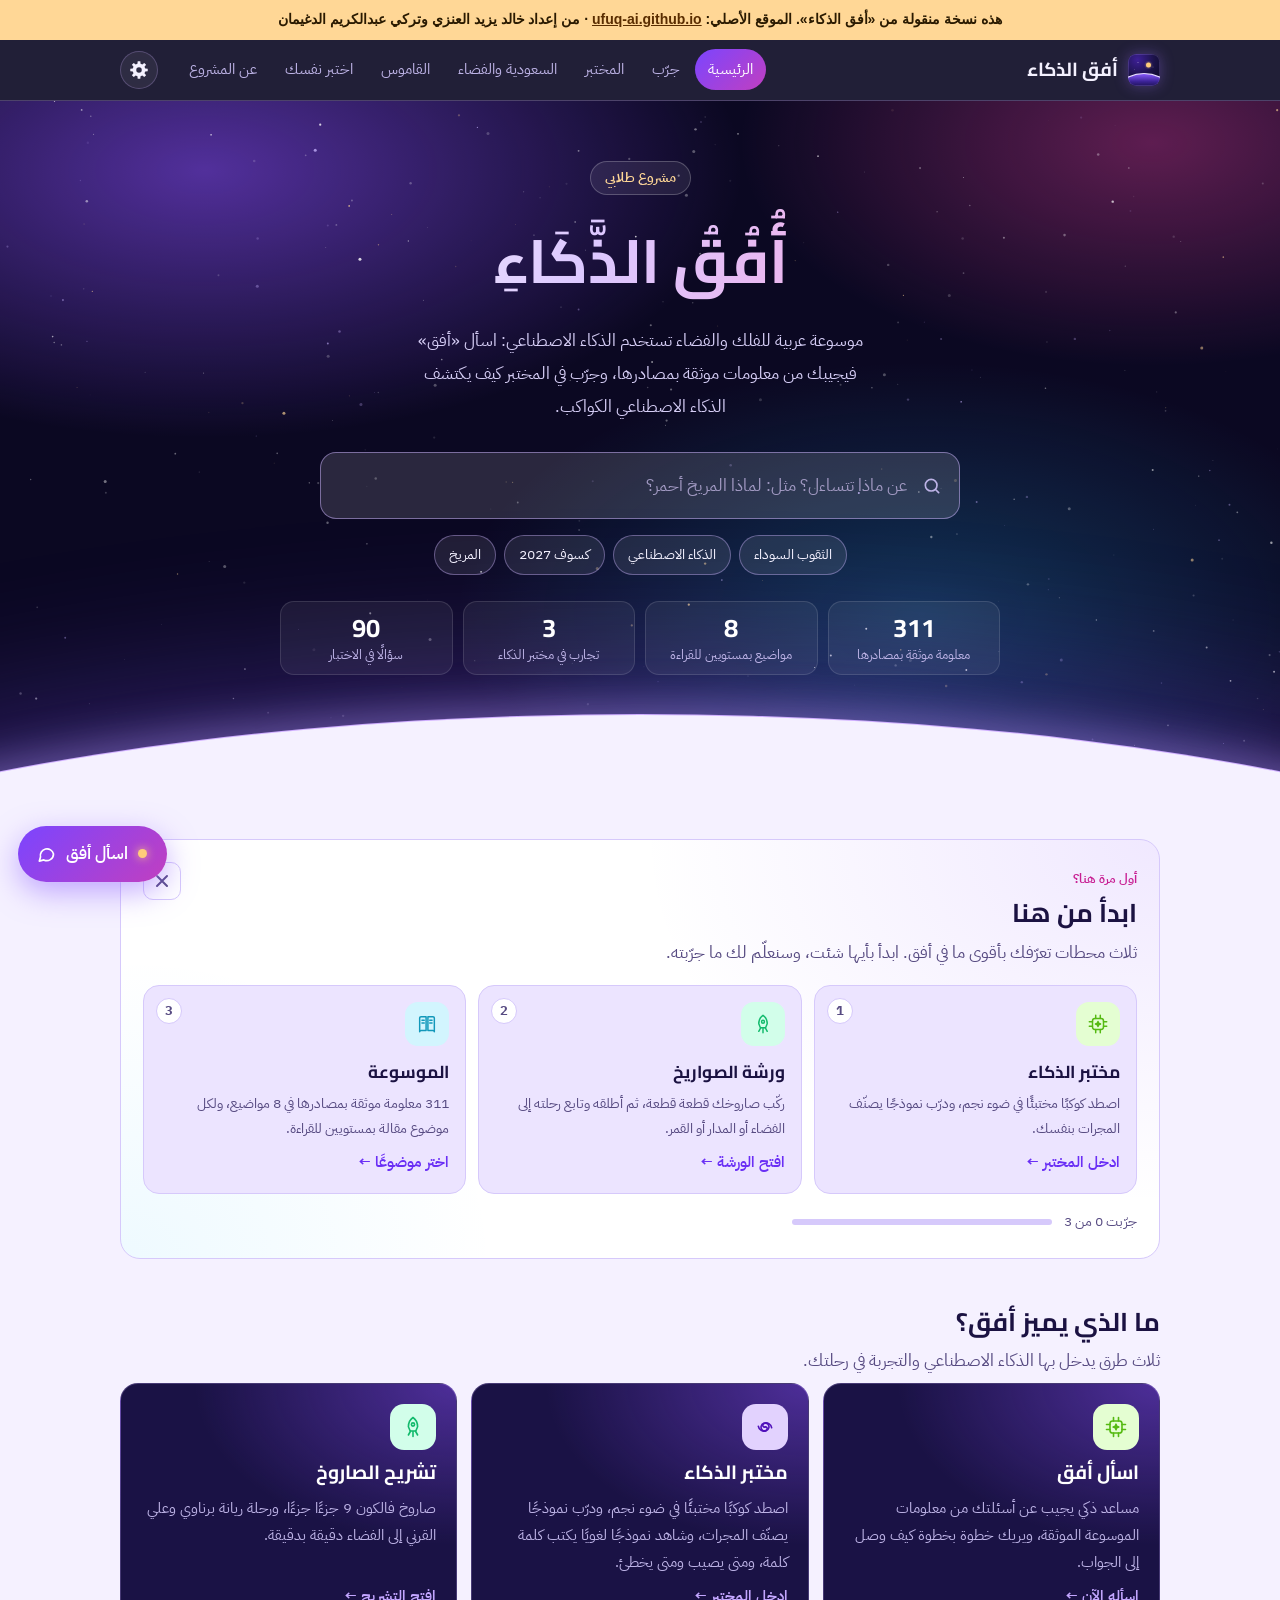
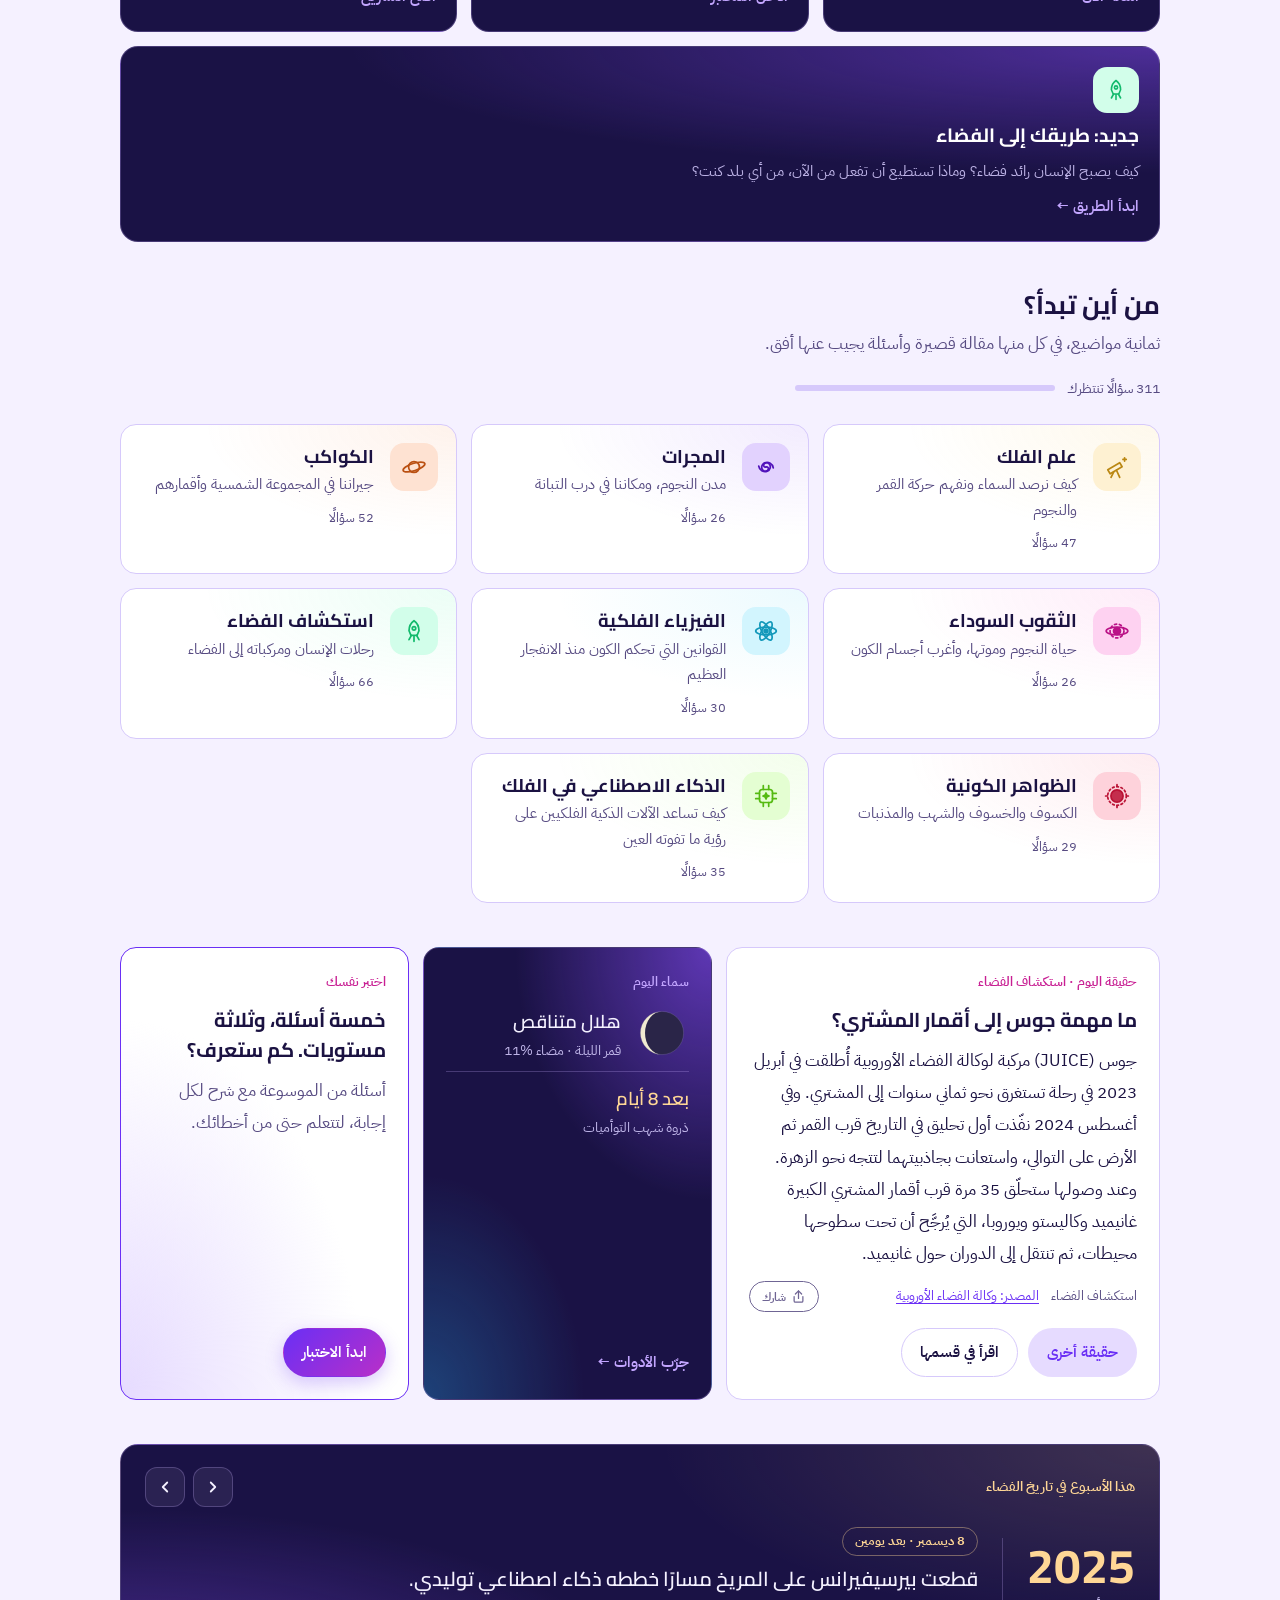
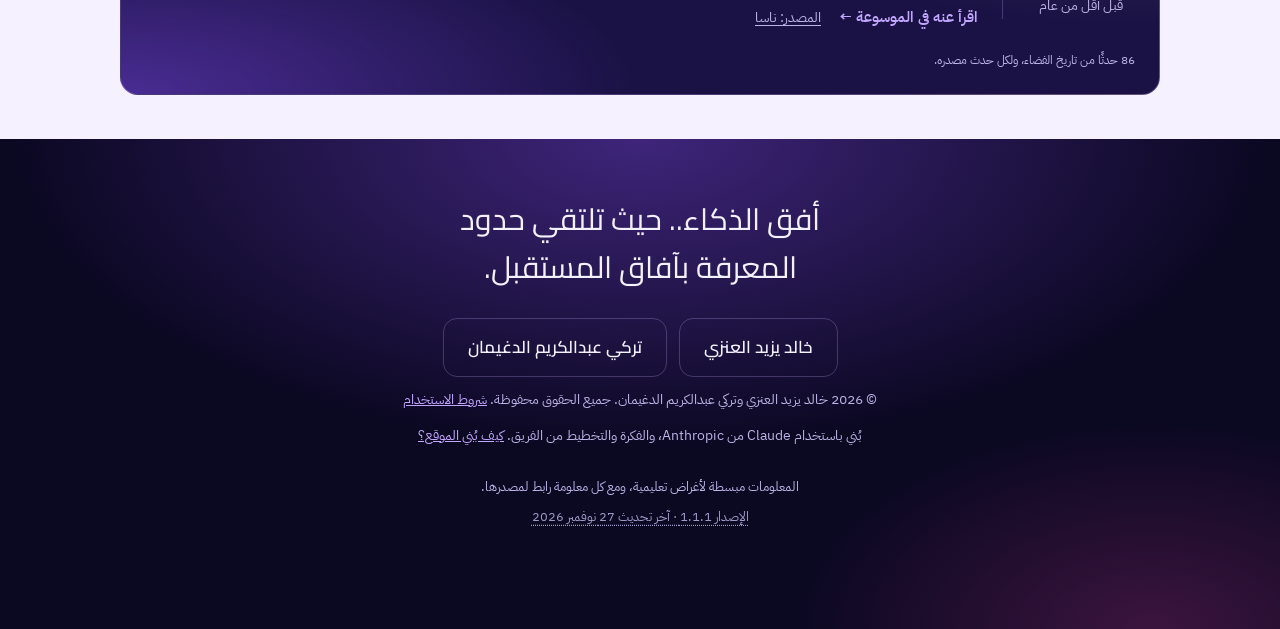
==== commit b66efbac: "«اسأل أفق»: «يشتغل» و«راح»، والأرقام من خانة واحدة، وكتابات «هوكينغ» (1.2) - KSYN: يشتغل = يعمل، راح" ====
--- a/index.html
+++ b/index.html
@@ -1,4 +1,4 @@
-<!doctype html><html lang="ar" dir="rtl"><head><meta charset="utf-8"><!-- أفق الذكاء (AI Horizon) · https://ufuq-ai.github.io/ · © 2026 خالد يزيد العنزي وتركي عبدالكريم الدغيمان. جميع الحقوق محفوظة. نسخ الكود أو المحتوى أو إعادة نشره دون إذن مكتوب مخالف للترخيص. بصمة الإصدار: v1.1.1-5f656664 --><meta name="ufuq-build" content="v1.1.1-5f656664"><meta name="viewport" content="width=device-width,initial-scale=1,viewport-fit=cover"><meta name="author" content="خالد يزيد العنزي، تركي عبدالكريم الدغيمان"><meta name="copyright" content="© 2026 خالد يزيد العنزي وتركي عبدالكريم الدغيمان. جميع الحقوق محفوظة."><meta name="description" content="أفق الذكاء: موسوعة عربية لعلوم الفلك والفضاء ودور الذكاء الاصطناعي فيها، ببحث فوري ومواضيع وأدوات ومختبر واختبارات."><meta name="theme-color" content="#0b0822"><link rel="icon" href="favicon.svg" type="image/svg+xml"><link rel="icon" href="favicon-32.png" sizes="32x32" type="image/png"><link rel="apple-touch-icon" href="apple-touch-icon.png"><link rel="manifest" href="manifest.webmanifest"><meta name="mobile-web-app-capable" content="yes"><meta name="apple-mobile-web-app-capable" content="yes"><meta name="apple-mobile-web-app-title" content="أفق"><meta name="apple-mobile-web-app-status-bar-style" content="black"><meta property="og:type" content="website"><meta property="og:site_name" content="أفق الذكاء"><meta property="og:locale" content="ar_SA"><meta property="og:url" content="https://ufuq-ai.github.io/"><meta property="og:title" content="أفق الذكاء · موسوعة عربية للفلك والفضاء"><meta property="og:description" content="309 معلومات موثقة بمصادرها، ومساعد «أفق» يجيبك منها، ومختبر للذكاء الاصطناعي، وورشة تبني فيها صاروخك وتطلقه. مشروع طلابي."><meta property="og:image" content="https://ufuq-ai.github.io/og.jpg"><meta property="og:image:type" content="image/jpeg"><meta property="og:image:width" content="1200"><meta property="og:image:height" content="630"><meta property="og:image:alt" content="أفق الذكاء: موسوعة عربية للفلك والفضاء والذكاء الاصطناعي"><meta name="twitter:card" content="summary_large_image"><style>:root{color-scheme:light;padding:env(safe-area-inset-top,0px) 0 env(safe-area-inset-bottom,0px)}body{margin:0}img{max-width:100%}[hidden]{display:none!important}</style><title>أفق الذكاء</title>
+<!doctype html><html lang="ar" dir="rtl"><head><meta charset="utf-8"><!-- أفق الذكاء (AI Horizon) · https://ufuq-ai.github.io/ · © 2026 خالد يزيد العنزي وتركي عبدالكريم الدغيمان. جميع الحقوق محفوظة. نسخ الكود أو المحتوى أو إعادة نشره دون إذن مكتوب مخالف للترخيص. بصمة الإصدار: v1.1.1-a0f713ce --><meta name="ufuq-build" content="v1.1.1-a0f713ce"><meta name="viewport" content="width=device-width,initial-scale=1,viewport-fit=cover"><meta name="author" content="خالد يزيد العنزي، تركي عبدالكريم الدغيمان"><meta name="copyright" content="© 2026 خالد يزيد العنزي وتركي عبدالكريم الدغيمان. جميع الحقوق محفوظة."><meta name="description" content="أفق الذكاء: موسوعة عربية لعلوم الفلك والفضاء ودور الذكاء الاصطناعي فيها، ببحث فوري ومواضيع وأدوات ومختبر واختبارات."><meta name="theme-color" content="#0b0822"><link rel="icon" href="favicon.svg" type="image/svg+xml"><link rel="icon" href="favicon-32.png" sizes="32x32" type="image/png"><link rel="apple-touch-icon" href="apple-touch-icon.png"><link rel="manifest" href="manifest.webmanifest"><meta name="mobile-web-app-capable" content="yes"><meta name="apple-mobile-web-app-capable" content="yes"><meta name="apple-mobile-web-app-title" content="أفق"><meta name="apple-mobile-web-app-status-bar-style" content="black"><meta property="og:type" content="website"><meta property="og:site_name" content="أفق الذكاء"><meta property="og:locale" content="ar_SA"><meta property="og:url" content="https://ufuq-ai.github.io/"><meta property="og:title" content="أفق الذكاء · موسوعة عربية للفلك والفضاء"><meta property="og:description" content="309 معلومات موثقة بمصادرها، ومساعد «أفق» يجيبك منها، ومختبر للذكاء الاصطناعي، وورشة تبني فيها صاروخك وتطلقه. مشروع طلابي."><meta property="og:image" content="https://ufuq-ai.github.io/og.jpg"><meta property="og:image:type" content="image/jpeg"><meta property="og:image:width" content="1200"><meta property="og:image:height" content="630"><meta property="og:image:alt" content="أفق الذكاء: موسوعة عربية للفلك والفضاء والذكاء الاصطناعي"><meta name="twitter:card" content="summary_large_image"><style>:root{color-scheme:light;padding:env(safe-area-inset-top,0px) 0 env(safe-area-inset-bottom,0px)}body{margin:0}img{max-width:100%}[hidden]{display:none!important}</style><title>أفق الذكاء</title>
 <link rel="preconnect" href="https://fonts.googleapis.com">
 <link rel="preconnect" href="https://fonts.gstatic.com" crossorigin>
 <link rel="stylesheet" href="https://fonts.googleapis.com/css2?family=IBM+Plex+Mono:wght@400;500&family=IBM+Plex+Sans+Arabic:wght@400;500;600&family=Cairo:wght@600;700;800&display=swap">
@@ -1814,7 +1814,7 @@
   if(t.length>3&&/[هي]$/.test(t)) t=t.slice(0,-1);
   return t;
 }
-function ktoks(s){return knorm(ktn(s)).split(/[^\p{L}\p{N}.]+/u).map(w=>w.replace(/^\.+|\.+$/g,"")).filter(w=>w&&!KSTOP.has(w)).map(kstem).filter(w=>w.length>1);}
+function ktoks(s){return knorm(ktn(s)).split(/[^\p{L}\p{N}.]+/u).map(w=>w.replace(/^\.+|\.+$/g,"")).filter(w=>w&&!KSTOP.has(w)).map(kstem).filter(w=>w.length>1||/^\d$/.test(w));}
 /* أدوات السؤال بعد توحيد الحروف: إن وُجدت فالزائر لا يطلب تعريف كلمة من القاموس */
 const KASK=new Set(["لماذا","ليش","ليه","كيف","شلون","وشلون","متي","كم","اين","وين","هل","مين","منين"]);
 /* كلمات تصوغ السؤال ولا تحدد موضوعه (أغلبها عامية). تبقى في الدرجة كما هي، لكن وزنها صفر في «التغطية» */
@@ -1873,6 +1873,10 @@
  "ستلايت ساتلايت صناعي",
  "يلمع تلمع يلمعون لمعان ساطع سطوع ألمع",
  "ينخسف انخسف خسوف","ينكسف انكسف كسوف",
+ "يشتغل تشتغل اشتغل شغال يعمل تعمل",
+ "راح راحت راحوا يروح تروح يروحون رحت ذهب ذهبت ذهبوا يذهب وصل وصلت وصلوا زار زارت",
+ // كتابات أسماء الأعلام
+ "هوكينغ هوكينج هوكنج هوكنغ",
  // مفرد وجمع تكسير
  "كوكب كواكب","قمر أقمار","نجم نجوم","ثقب ثقوب","نيزك نيازك","شهاب شهب","عالم علماء","رائد رواد",
  "صاروخ صواريخ","جرم أجرام","عنقود عناقيد","سديم سدم","بركان براكين","عاصفة عواصف","بحر بحار","برج أبراج",
@@ -5791,7 +5795,7 @@
 function thinkBlock(bubble,q,hits,mode){
   const raw=knorm(ktn(q)).split(/[^\p{L}\p{N}.]+/u).map(w=>w.replace(/^\.+|\.+$/g,"")).filter(Boolean);
   const dropped=[...new Set(raw.filter(w=>KSTOP.has(w)))];
-  const kept=[...new Set(raw.filter(w=>!KSTOP.has(w)).map(kstem).filter(w=>w.length>1))];
+  const kept=[...new Set(raw.filter(w=>!KSTOP.has(w)).map(kstem).filter(w=>w.length>1||/^\d$/.test(w)))];
   const d=el("details","think");d.append(el("summary",null,"كيف فكّر أفق؟"));
   const ol=el("ol");
   const l1=el("li");l1.append(el("b",null,"نظّف سؤالك. "),"وحّد كتابة الحروف (أ ← ا، ة ← ه)، وحذف الكلمات العامة، وأزال «ال» وبعض الزوائد. فبقيت هذه الكلمات المفتاحية:");
@@ -5932,4 +5936,4 @@
 
 route();
 </script>
-<script>/* أفق الذكاء · v1.1.1-5f656664 */(function(){try{var o=["oi.buhtig.ia-qufu"].map(function(s){return s.split("").reverse().join("")}),h=(location.hostname||"").toLowerCase(),p=location.protocol;console.log("%cأفق الذكاء","font:700 20px sans-serif;color:#7b45ff","\n© 2026 خالد يزيد العنزي وتركي عبدالكريم الدغيمان. جميع الحقوق محفوظة.\nالموقع الأصلي: https://ufuq-ai.github.io/\nنسخ الكود أو المحتوى دون إذن مكتوب مخالف للترخيص.\nبصمة الإصدار: v1.1.1-5f656664");if(p==="file:"||!h||h==="localhost"||h==="127.0.0.1"||o.indexOf(h)>=0||/\.translate\.goog$/.test(h)||h==="web.archive.org")return;var b=document.createElement("div");b.setAttribute("role","note");b.className="ufq-copy";b.style.cssText="position:relative;z-index:60;background:#ffd796;color:#2a1a00;text-align:center;font:700 14px/1.7 Tahoma,sans-serif;padding:8px 14px;direction:rtl";b.innerHTML="هذه نسخة منقولة من «أفق الذكاء». الموقع الأصلي: <a href=\"https://ufuq-ai.github.io/\" dir=\"ltr\" style=\"color:#5a2d00;text-decoration:underline;white-space:nowrap;unicode-bidi:isolate\">ufuq-ai.github.io</a> · من إعداد خالد يزيد العنزي وتركي عبدالكريم الدغيمان";document.body.insertBefore(b,document.body.firstChild);}catch(e){}})();</script><script>if("serviceWorker"in navigator&&/^(ufuq-ai\.github\.io|localhost|127\.0\.0\.1)$/.test(location.hostname))addEventListener("load",function(){navigator.serviceWorker.register("sw.js").catch(function(){})});</script><script>if(location.hostname==="ufuq-ai.github.io"){window.goatcounter={path:function(){return location.pathname+location.hash}};addEventListener("hashchange",function(){var g=window.goatcounter;if(g&&g.count)g.count({path:location.pathname+location.hash})});var gc=document.createElement("script");gc.async=true;gc.src="https://gc.zgo.at/count.js";gc.setAttribute("data-goatcounter","https://ufuq-ai.goatcounter.com/count");document.head.appendChild(gc)}</script></body></html>+<script>/* أفق الذكاء · v1.1.1-a0f713ce */(function(){try{var o=["oi.buhtig.ia-qufu"].map(function(s){return s.split("").reverse().join("")}),h=(location.hostname||"").toLowerCase(),p=location.protocol;console.log("%cأفق الذكاء","font:700 20px sans-serif;color:#7b45ff","\n© 2026 خالد يزيد العنزي وتركي عبدالكريم الدغيمان. جميع الحقوق محفوظة.\nالموقع الأصلي: https://ufuq-ai.github.io/\nنسخ الكود أو المحتوى دون إذن مكتوب مخالف للترخيص.\nبصمة الإصدار: v1.1.1-a0f713ce");if(p==="file:"||!h||h==="localhost"||h==="127.0.0.1"||o.indexOf(h)>=0||/\.translate\.goog$/.test(h)||h==="web.archive.org")return;var b=document.createElement("div");b.setAttribute("role","note");b.className="ufq-copy";b.style.cssText="position:relative;z-index:60;background:#ffd796;color:#2a1a00;text-align:center;font:700 14px/1.7 Tahoma,sans-serif;padding:8px 14px;direction:rtl";b.innerHTML="هذه نسخة منقولة من «أفق الذكاء». الموقع الأصلي: <a href=\"https://ufuq-ai.github.io/\" dir=\"ltr\" style=\"color:#5a2d00;text-decoration:underline;white-space:nowrap;unicode-bidi:isolate\">ufuq-ai.github.io</a> · من إعداد خالد يزيد العنزي وتركي عبدالكريم الدغيمان";document.body.insertBefore(b,document.body.firstChild);}catch(e){}})();</script><script>if("serviceWorker"in navigator&&/^(ufuq-ai\.github\.io|localhost|127\.0\.0\.1)$/.test(location.hostname))addEventListener("load",function(){navigator.serviceWorker.register("sw.js").catch(function(){})});</script><script>if(location.hostname==="ufuq-ai.github.io"){window.goatcounter={path:function(){return location.pathname+location.hash}};addEventListener("hashchange",function(){var g=window.goatcounter;if(g&&g.count)g.count({path:location.pathname+location.hash})});var gc=document.createElement("script");gc.async=true;gc.src="https://gc.zgo.at/count.js";gc.setAttribute("data-goatcounter","https://ufuq-ai.goatcounter.com/count");document.head.appendChild(gc)}</script></body></html>
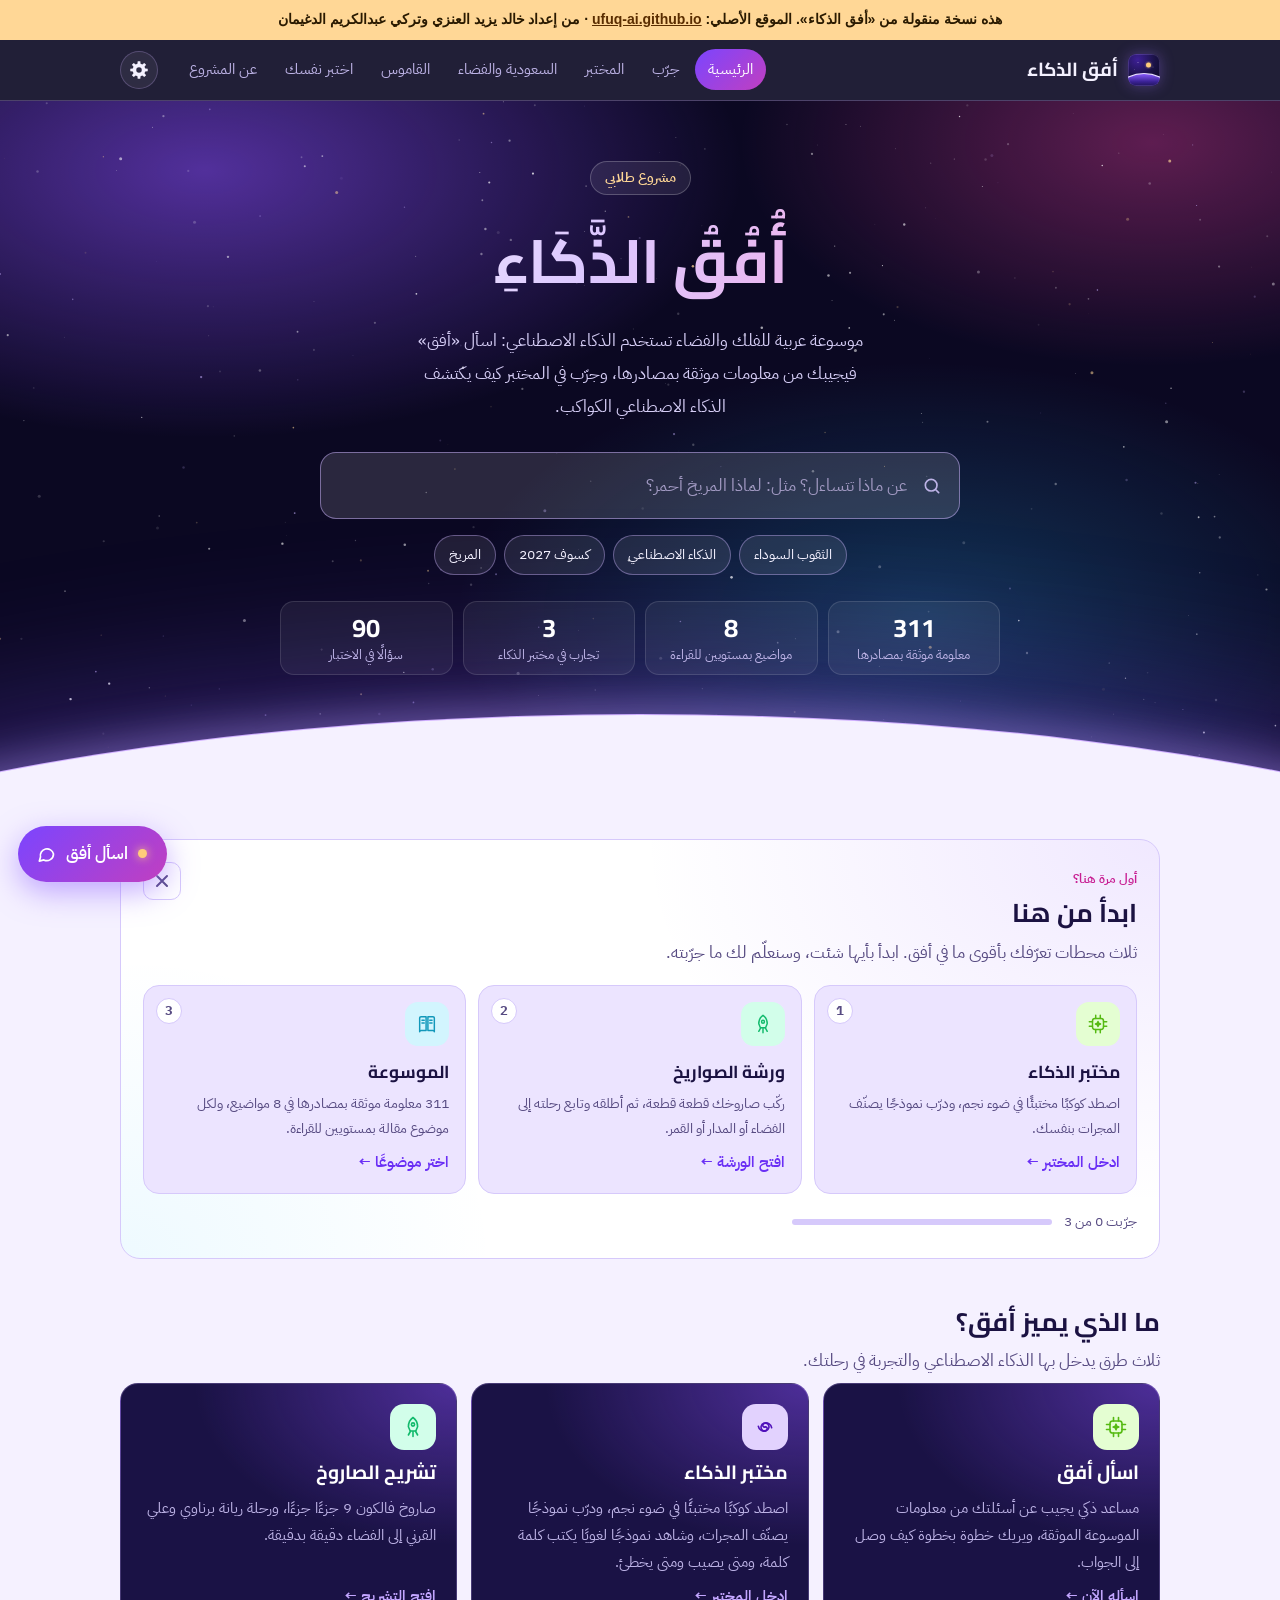
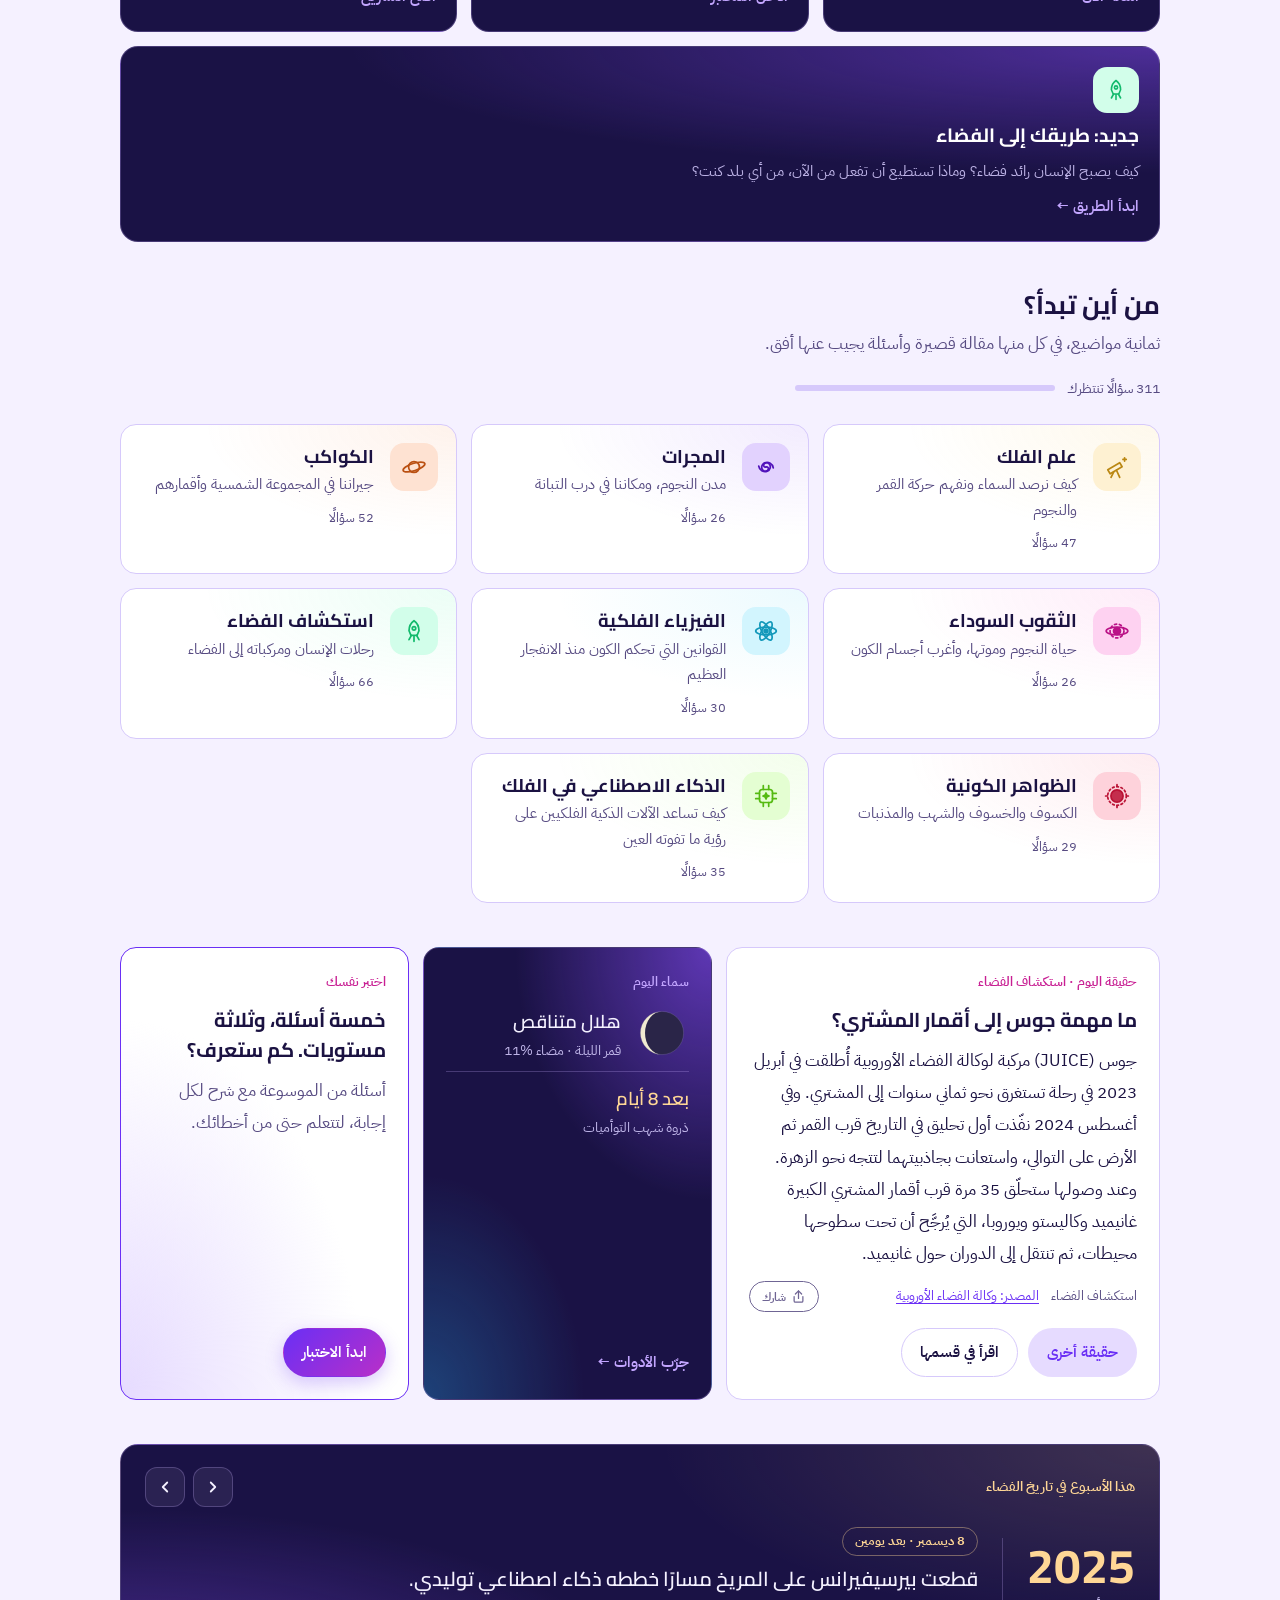
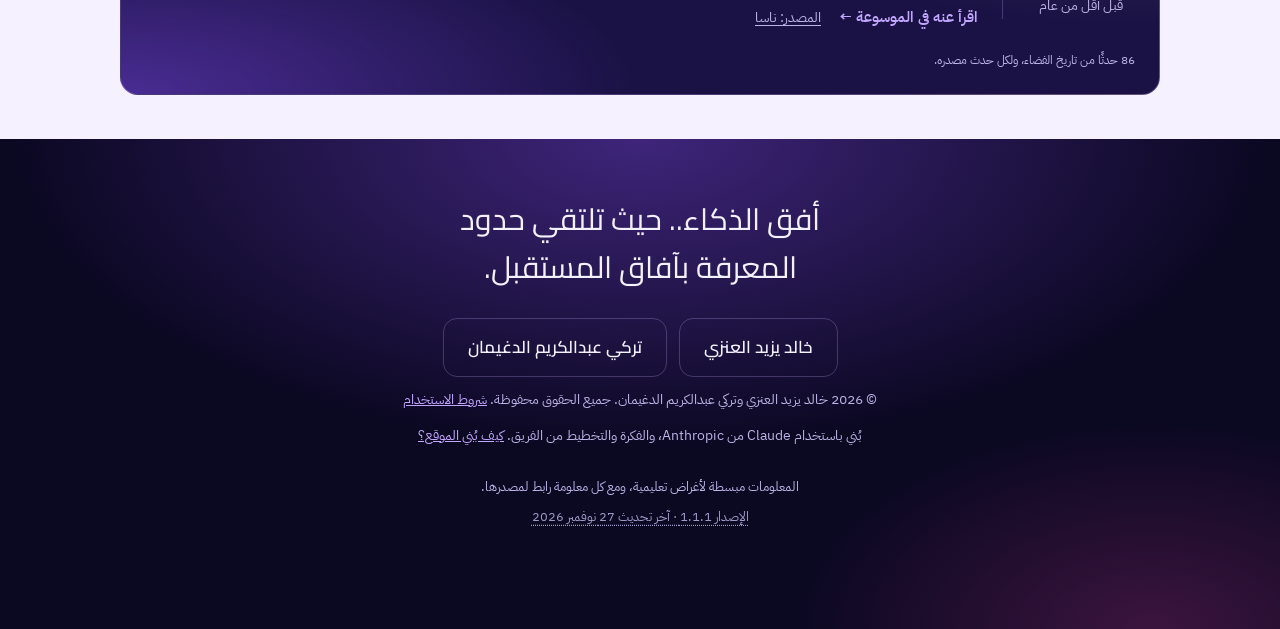
==== commit 400b5d74: "عدّاد «اسأل أفق»: انفتح، وجاوب، واعتذر، بلا نص السؤال (1.2، بموافقة خالد) - askCount يرسل إلى GoatCo" ====
--- a/index.html
+++ b/index.html
@@ -1,4 +1,4 @@
-<!doctype html><html lang="ar" dir="rtl"><head><meta charset="utf-8"><!-- أفق الذكاء (AI Horizon) · https://ufuq-ai.github.io/ · © 2026 خالد يزيد العنزي وتركي عبدالكريم الدغيمان. جميع الحقوق محفوظة. نسخ الكود أو المحتوى أو إعادة نشره دون إذن مكتوب مخالف للترخيص. بصمة الإصدار: v1.1.1-a0f713ce --><meta name="ufuq-build" content="v1.1.1-a0f713ce"><meta name="viewport" content="width=device-width,initial-scale=1,viewport-fit=cover"><meta name="author" content="خالد يزيد العنزي، تركي عبدالكريم الدغيمان"><meta name="copyright" content="© 2026 خالد يزيد العنزي وتركي عبدالكريم الدغيمان. جميع الحقوق محفوظة."><meta name="description" content="أفق الذكاء: موسوعة عربية لعلوم الفلك والفضاء ودور الذكاء الاصطناعي فيها، ببحث فوري ومواضيع وأدوات ومختبر واختبارات."><meta name="theme-color" content="#0b0822"><link rel="icon" href="favicon.svg" type="image/svg+xml"><link rel="icon" href="favicon-32.png" sizes="32x32" type="image/png"><link rel="apple-touch-icon" href="apple-touch-icon.png"><link rel="manifest" href="manifest.webmanifest"><meta name="mobile-web-app-capable" content="yes"><meta name="apple-mobile-web-app-capable" content="yes"><meta name="apple-mobile-web-app-title" content="أفق"><meta name="apple-mobile-web-app-status-bar-style" content="black"><meta property="og:type" content="website"><meta property="og:site_name" content="أفق الذكاء"><meta property="og:locale" content="ar_SA"><meta property="og:url" content="https://ufuq-ai.github.io/"><meta property="og:title" content="أفق الذكاء · موسوعة عربية للفلك والفضاء"><meta property="og:description" content="309 معلومات موثقة بمصادرها، ومساعد «أفق» يجيبك منها، ومختبر للذكاء الاصطناعي، وورشة تبني فيها صاروخك وتطلقه. مشروع طلابي."><meta property="og:image" content="https://ufuq-ai.github.io/og.jpg"><meta property="og:image:type" content="image/jpeg"><meta property="og:image:width" content="1200"><meta property="og:image:height" content="630"><meta property="og:image:alt" content="أفق الذكاء: موسوعة عربية للفلك والفضاء والذكاء الاصطناعي"><meta name="twitter:card" content="summary_large_image"><style>:root{color-scheme:light;padding:env(safe-area-inset-top,0px) 0 env(safe-area-inset-bottom,0px)}body{margin:0}img{max-width:100%}[hidden]{display:none!important}</style><title>أفق الذكاء</title>
+<!doctype html><html lang="ar" dir="rtl"><head><meta charset="utf-8"><!-- أفق الذكاء (AI Horizon) · https://ufuq-ai.github.io/ · © 2026 خالد يزيد العنزي وتركي عبدالكريم الدغيمان. جميع الحقوق محفوظة. نسخ الكود أو المحتوى أو إعادة نشره دون إذن مكتوب مخالف للترخيص. بصمة الإصدار: v1.1.1-69db9458 --><meta name="ufuq-build" content="v1.1.1-69db9458"><meta name="viewport" content="width=device-width,initial-scale=1,viewport-fit=cover"><meta name="author" content="خالد يزيد العنزي، تركي عبدالكريم الدغيمان"><meta name="copyright" content="© 2026 خالد يزيد العنزي وتركي عبدالكريم الدغيمان. جميع الحقوق محفوظة."><meta name="description" content="أفق الذكاء: موسوعة عربية لعلوم الفلك والفضاء ودور الذكاء الاصطناعي فيها، ببحث فوري ومواضيع وأدوات ومختبر واختبارات."><meta name="theme-color" content="#0b0822"><link rel="icon" href="favicon.svg" type="image/svg+xml"><link rel="icon" href="favicon-32.png" sizes="32x32" type="image/png"><link rel="apple-touch-icon" href="apple-touch-icon.png"><link rel="manifest" href="manifest.webmanifest"><meta name="mobile-web-app-capable" content="yes"><meta name="apple-mobile-web-app-capable" content="yes"><meta name="apple-mobile-web-app-title" content="أفق"><meta name="apple-mobile-web-app-status-bar-style" content="black"><meta property="og:type" content="website"><meta property="og:site_name" content="أفق الذكاء"><meta property="og:locale" content="ar_SA"><meta property="og:url" content="https://ufuq-ai.github.io/"><meta property="og:title" content="أفق الذكاء · موسوعة عربية للفلك والفضاء"><meta property="og:description" content="309 معلومات موثقة بمصادرها، ومساعد «أفق» يجيبك منها، ومختبر للذكاء الاصطناعي، وورشة تبني فيها صاروخك وتطلقه. مشروع طلابي."><meta property="og:image" content="https://ufuq-ai.github.io/og.jpg"><meta property="og:image:type" content="image/jpeg"><meta property="og:image:width" content="1200"><meta property="og:image:height" content="630"><meta property="og:image:alt" content="أفق الذكاء: موسوعة عربية للفلك والفضاء والذكاء الاصطناعي"><meta name="twitter:card" content="summary_large_image"><style>:root{color-scheme:light;padding:env(safe-area-inset-top,0px) 0 env(safe-area-inset-bottom,0px)}body{margin:0}img{max-width:100%}[hidden]{display:none!important}</style><title>أفق الذكاء</title>
 <link rel="preconnect" href="https://fonts.googleapis.com">
 <link rel="preconnect" href="https://fonts.gstatic.com" crossorigin>
 <link rel="stylesheet" href="https://fonts.googleapis.com/css2?family=IBM+Plex+Mono:wght@400;500&family=IBM+Plex+Sans+Arabic:wght@400;500;600&family=Cairo:wght@600;700;800&display=swap">
@@ -3165,7 +3165,7 @@
           <li><b>مسموح:</b> تصفّح الموقع، ومشاركة رابطه، والاقتباس منه مع ذكر «أفق الذكاء» مصدرًا.</li>
           <li><b>غير مسموح دون إذن من الفريق:</b> نسخ النصوص أو التصميم أو الكود، أو إعادة نشرها، أو تقديمها مشروعًا باسم شخص آخر.</li>
           <li>المعلومات العلمية مأخوذة من المصادر المذكورة مع كل معلومة، وحقوق تلك المصادر لأصحابها.</li>
-          <li><b>الخصوصية:</b> نعدّ زيارات الموقع وأكثر صفحاته زيارة بأداة GoatCounter، دون ملفات تعريف الارتباط (الكوكيز)، ودون أن تُحفظ أي بيانات شخصية عن الزائر.</li>
+          <li><b>الخصوصية:</b> نعدّ زيارات الموقع وأكثر صفحاته زيارة بأداة GoatCounter، دون ملفات تعريف الارتباط (الكوكيز)، ودون أن تُحفظ أي بيانات شخصية عن الزائر. ونعدّ كذلك كم مرة فُتح «اسأل أفق» وكم مرة وجد جوابًا أو اعتذر، دون أن نحفظ نص أي سؤال.</li>
         </ul>
       </div>
     </div>
@@ -5775,7 +5775,10 @@
 input.addEventListener("blur",()=>{drawer.classList.remove("typing");if(chatY!==null)scrollTo(0,0);});
 drawer.addEventListener("mousedown",e=>{if(document.activeElement===input&&e.target.closest("#send-btn,#stop-btn,#starter .schip"))e.preventDefault();});
 function refocus(){if(!fullMQ.matches)input.focus();}
-function openDrawer(q){drawer.hidden=false;fab.hidden=true;chatMode();if(q)ask(q);else if(fullMQ.matches){const h=drawer.querySelector("h2");h.tabIndex=-1;h.focus({preventScroll:true});}else input.focus();}
+/* عدّاد «اسأل أفق» (GoatCounter في الموسوعة العامة فقط): انفتح، وجاوب، واعتذر. لا يُرسل نص السؤال أبدًا */
+const ASK_EV={open:"اسأل أفق: انفتح",answer:"اسأل أفق: جاوب",decline:"اسأل أفق: اعتذر"};
+function askCount(what){try{const g=window.goatcounter;if(ASK_EV[what]&&g&&typeof g.count==="function")g.count({path:"ask-"+what,title:ASK_EV[what],event:true});}catch(_){}}
+function openDrawer(q){askCount("open");drawer.hidden=false;fab.hidden=true;chatMode();if(q)ask(q);else if(fullMQ.matches){const h=drawer.querySelector("h2");h.tabIndex=-1;h.focus({preventScroll:true});}else input.focus();}
 function closeDrawer(){drawer.hidden=true;fab.hidden=false;drawer.classList.remove("typing");chatMode();fab.focus();}
 fab.onclick=()=>openDrawer();
 $("#d-close").onclick=closeDrawer;
@@ -5825,6 +5828,7 @@
 function answerLocal(bubble,hits,q){
   bubble.classList.remove("thinking");bubble.replaceChildren();
   const good=hits.filter(h=>h.score>=2),pick=kbPick(hits);
+  askCount(pick?"answer":"decline");
   if(!pick){const sg=kbSuggest(hits);
     if(!sg.length)bubble.append(el("p",null,"لم أجد هذا في الموسوعة بعد. جرّب كلمات أخرى، أو تصفّح المواضيع والقاموس."));
     else{bubble.append(el("p",null,"لم أجد جوابًا لسؤالك في الموسوعة بعد. هذه أقرب معلوماتها لكلمات سؤالك، وقد لا تكون ما تبحث عنه:"));
@@ -5936,4 +5940,4 @@
 
 route();
 </script>
-<script>/* أفق الذكاء · v1.1.1-a0f713ce */(function(){try{var o=["oi.buhtig.ia-qufu"].map(function(s){return s.split("").reverse().join("")}),h=(location.hostname||"").toLowerCase(),p=location.protocol;console.log("%cأفق الذكاء","font:700 20px sans-serif;color:#7b45ff","\n© 2026 خالد يزيد العنزي وتركي عبدالكريم الدغيمان. جميع الحقوق محفوظة.\nالموقع الأصلي: https://ufuq-ai.github.io/\nنسخ الكود أو المحتوى دون إذن مكتوب مخالف للترخيص.\nبصمة الإصدار: v1.1.1-a0f713ce");if(p==="file:"||!h||h==="localhost"||h==="127.0.0.1"||o.indexOf(h)>=0||/\.translate\.goog$/.test(h)||h==="web.archive.org")return;var b=document.createElement("div");b.setAttribute("role","note");b.className="ufq-copy";b.style.cssText="position:relative;z-index:60;background:#ffd796;color:#2a1a00;text-align:center;font:700 14px/1.7 Tahoma,sans-serif;padding:8px 14px;direction:rtl";b.innerHTML="هذه نسخة منقولة من «أفق الذكاء». الموقع الأصلي: <a href=\"https://ufuq-ai.github.io/\" dir=\"ltr\" style=\"color:#5a2d00;text-decoration:underline;white-space:nowrap;unicode-bidi:isolate\">ufuq-ai.github.io</a> · من إعداد خالد يزيد العنزي وتركي عبدالكريم الدغيمان";document.body.insertBefore(b,document.body.firstChild);}catch(e){}})();</script><script>if("serviceWorker"in navigator&&/^(ufuq-ai\.github\.io|localhost|127\.0\.0\.1)$/.test(location.hostname))addEventListener("load",function(){navigator.serviceWorker.register("sw.js").catch(function(){})});</script><script>if(location.hostname==="ufuq-ai.github.io"){window.goatcounter={path:function(){return location.pathname+location.hash}};addEventListener("hashchange",function(){var g=window.goatcounter;if(g&&g.count)g.count({path:location.pathname+location.hash})});var gc=document.createElement("script");gc.async=true;gc.src="https://gc.zgo.at/count.js";gc.setAttribute("data-goatcounter","https://ufuq-ai.goatcounter.com/count");document.head.appendChild(gc)}</script></body></html>+<script>/* أفق الذكاء · v1.1.1-69db9458 */(function(){try{var o=["oi.buhtig.ia-qufu"].map(function(s){return s.split("").reverse().join("")}),h=(location.hostname||"").toLowerCase(),p=location.protocol;console.log("%cأفق الذكاء","font:700 20px sans-serif;color:#7b45ff","\n© 2026 خالد يزيد العنزي وتركي عبدالكريم الدغيمان. جميع الحقوق محفوظة.\nالموقع الأصلي: https://ufuq-ai.github.io/\nنسخ الكود أو المحتوى دون إذن مكتوب مخالف للترخيص.\nبصمة الإصدار: v1.1.1-69db9458");if(p==="file:"||!h||h==="localhost"||h==="127.0.0.1"||o.indexOf(h)>=0||/\.translate\.goog$/.test(h)||h==="web.archive.org")return;var b=document.createElement("div");b.setAttribute("role","note");b.className="ufq-copy";b.style.cssText="position:relative;z-index:60;background:#ffd796;color:#2a1a00;text-align:center;font:700 14px/1.7 Tahoma,sans-serif;padding:8px 14px;direction:rtl";b.innerHTML="هذه نسخة منقولة من «أفق الذكاء». الموقع الأصلي: <a href=\"https://ufuq-ai.github.io/\" dir=\"ltr\" style=\"color:#5a2d00;text-decoration:underline;white-space:nowrap;unicode-bidi:isolate\">ufuq-ai.github.io</a> · من إعداد خالد يزيد العنزي وتركي عبدالكريم الدغيمان";document.body.insertBefore(b,document.body.firstChild);}catch(e){}})();</script><script>if("serviceWorker"in navigator&&/^(ufuq-ai\.github\.io|localhost|127\.0\.0\.1)$/.test(location.hostname))addEventListener("load",function(){navigator.serviceWorker.register("sw.js").catch(function(){})});</script><script>if(location.hostname==="ufuq-ai.github.io"){window.goatcounter={path:function(){return location.pathname+location.hash}};addEventListener("hashchange",function(){var g=window.goatcounter;if(g&&g.count)g.count({path:location.pathname+location.hash})});var gc=document.createElement("script");gc.async=true;gc.src="https://gc.zgo.at/count.js";gc.setAttribute("data-goatcounter","https://ufuq-ai.goatcounter.com/count");document.head.appendChild(gc)}</script></body></html>
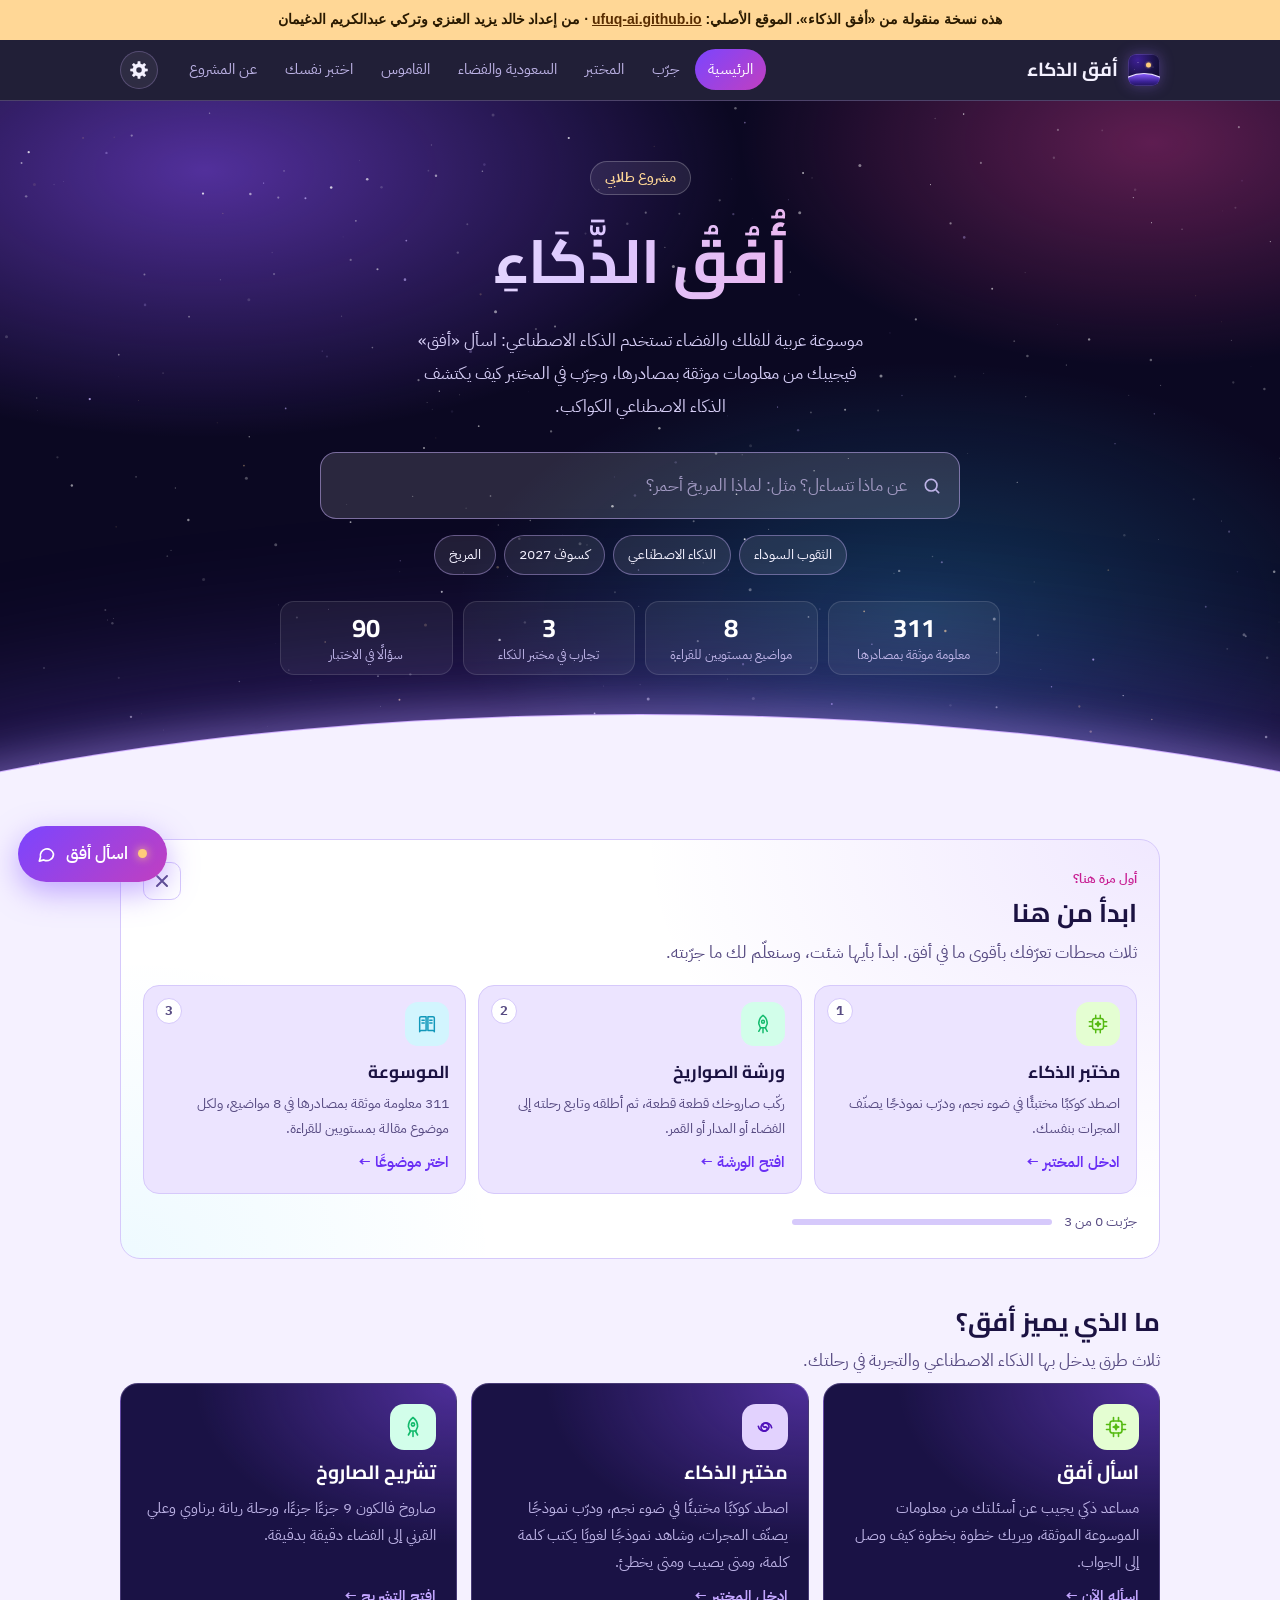
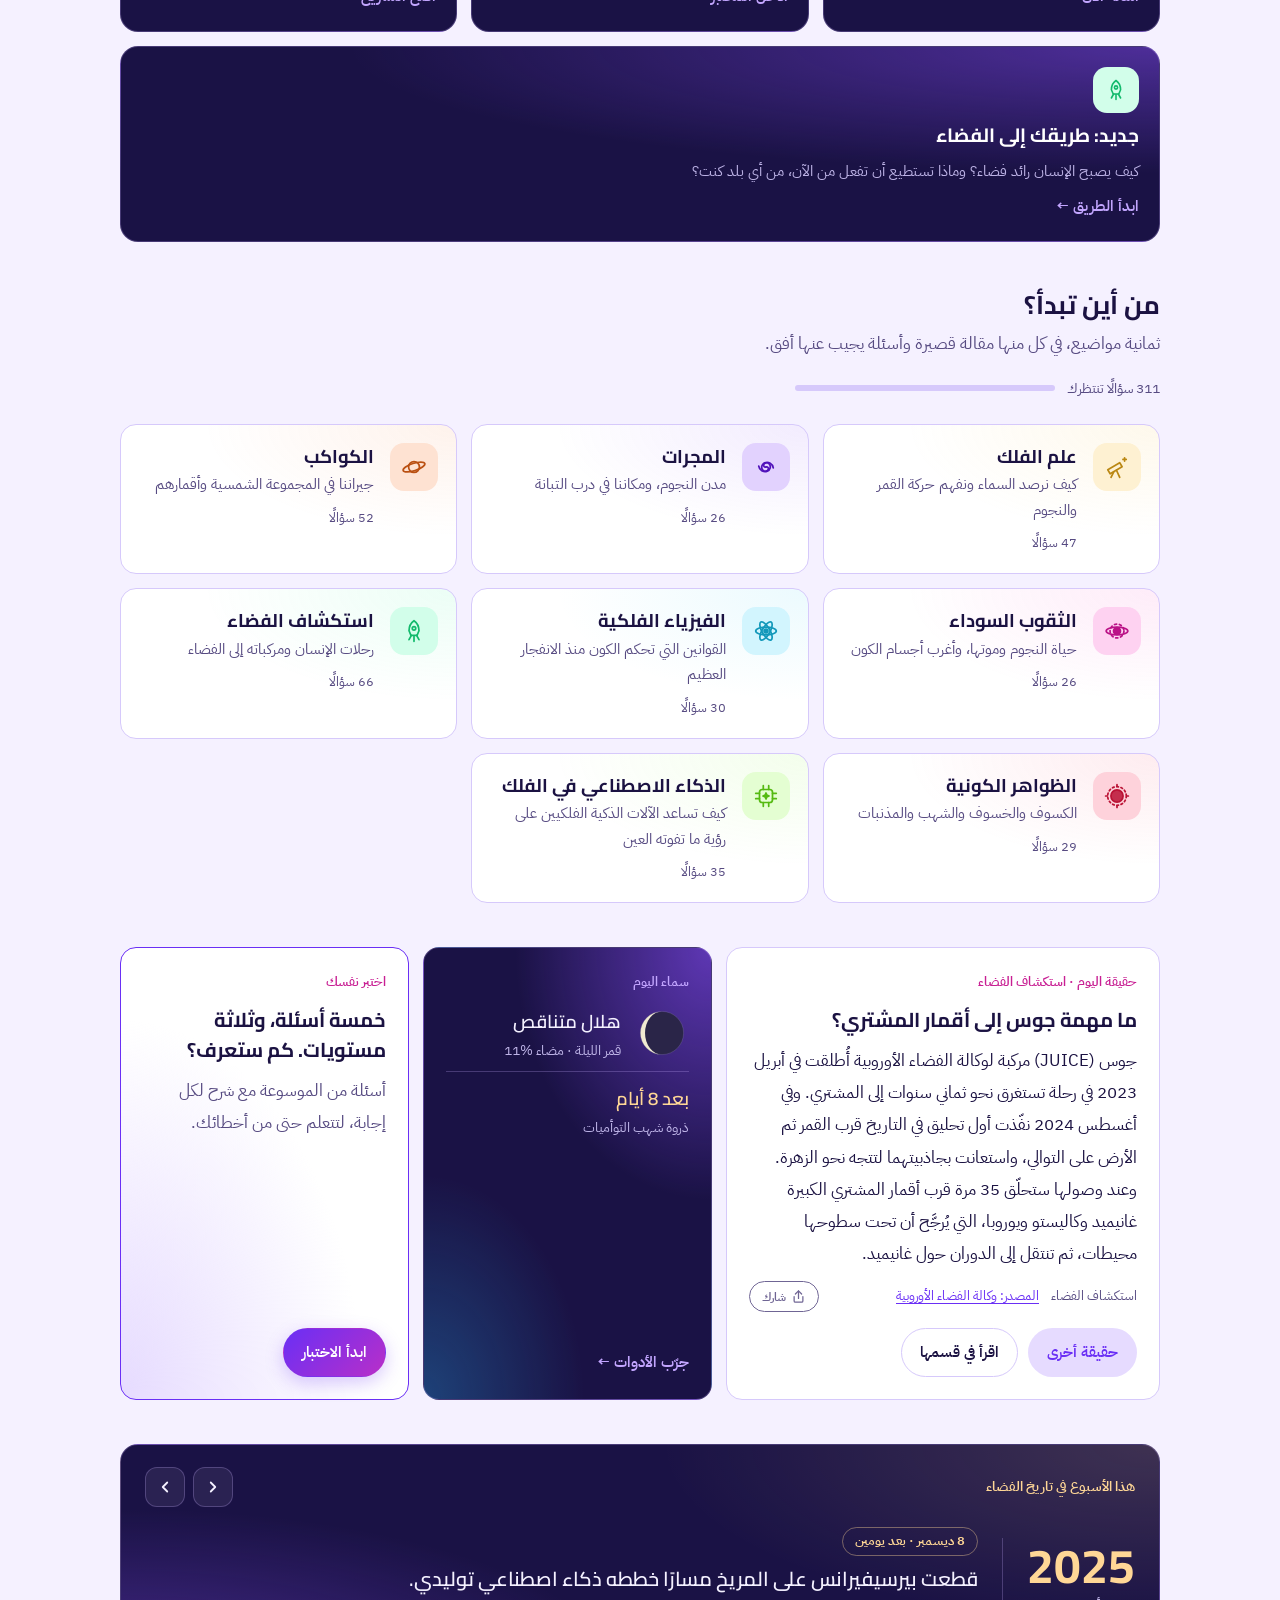
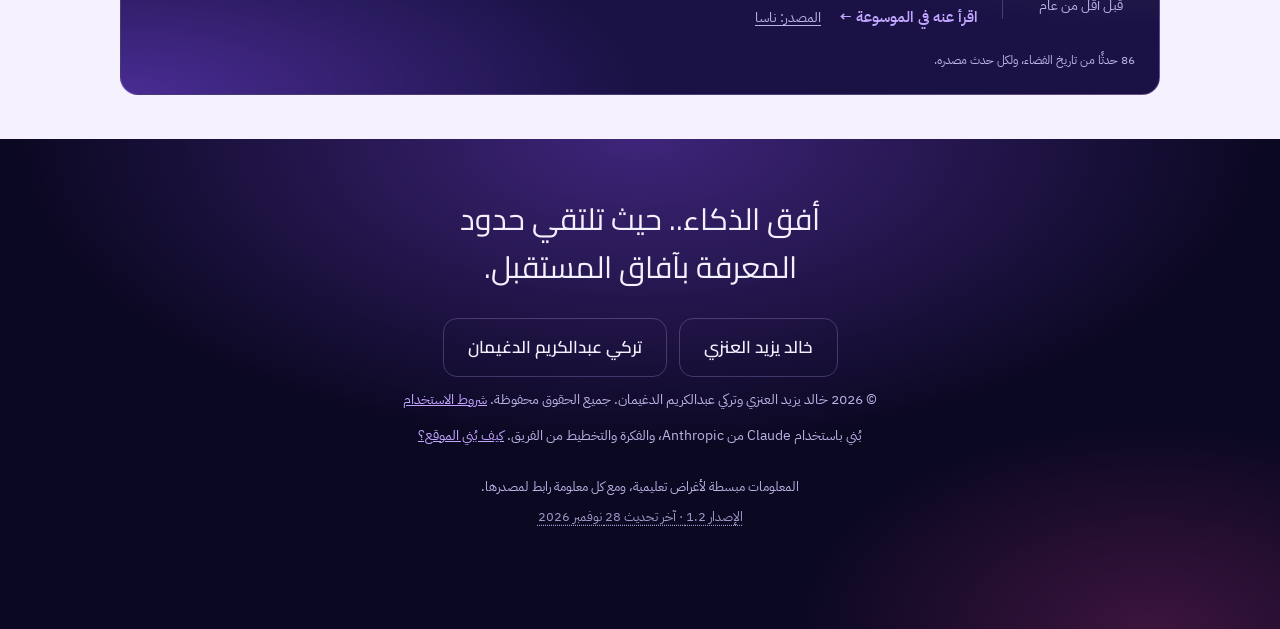
==== commit 95f581e6: "الإصدار 1.2 «طريقك إلى الفضاء»: سجل التحديثات ورقم الإصدار - سطر 1.2 في سجل التحديثات، والإصدار 1.2 " ====
--- a/index.html
+++ b/index.html
@@ -1,4 +1,4 @@
-<!doctype html><html lang="ar" dir="rtl"><head><meta charset="utf-8"><!-- أفق الذكاء (AI Horizon) · https://ufuq-ai.github.io/ · © 2026 خالد يزيد العنزي وتركي عبدالكريم الدغيمان. جميع الحقوق محفوظة. نسخ الكود أو المحتوى أو إعادة نشره دون إذن مكتوب مخالف للترخيص. بصمة الإصدار: v1.1.1-69db9458 --><meta name="ufuq-build" content="v1.1.1-69db9458"><meta name="viewport" content="width=device-width,initial-scale=1,viewport-fit=cover"><meta name="author" content="خالد يزيد العنزي، تركي عبدالكريم الدغيمان"><meta name="copyright" content="© 2026 خالد يزيد العنزي وتركي عبدالكريم الدغيمان. جميع الحقوق محفوظة."><meta name="description" content="أفق الذكاء: موسوعة عربية لعلوم الفلك والفضاء ودور الذكاء الاصطناعي فيها، ببحث فوري ومواضيع وأدوات ومختبر واختبارات."><meta name="theme-color" content="#0b0822"><link rel="icon" href="favicon.svg" type="image/svg+xml"><link rel="icon" href="favicon-32.png" sizes="32x32" type="image/png"><link rel="apple-touch-icon" href="apple-touch-icon.png"><link rel="manifest" href="manifest.webmanifest"><meta name="mobile-web-app-capable" content="yes"><meta name="apple-mobile-web-app-capable" content="yes"><meta name="apple-mobile-web-app-title" content="أفق"><meta name="apple-mobile-web-app-status-bar-style" content="black"><meta property="og:type" content="website"><meta property="og:site_name" content="أفق الذكاء"><meta property="og:locale" content="ar_SA"><meta property="og:url" content="https://ufuq-ai.github.io/"><meta property="og:title" content="أفق الذكاء · موسوعة عربية للفلك والفضاء"><meta property="og:description" content="309 معلومات موثقة بمصادرها، ومساعد «أفق» يجيبك منها، ومختبر للذكاء الاصطناعي، وورشة تبني فيها صاروخك وتطلقه. مشروع طلابي."><meta property="og:image" content="https://ufuq-ai.github.io/og.jpg"><meta property="og:image:type" content="image/jpeg"><meta property="og:image:width" content="1200"><meta property="og:image:height" content="630"><meta property="og:image:alt" content="أفق الذكاء: موسوعة عربية للفلك والفضاء والذكاء الاصطناعي"><meta name="twitter:card" content="summary_large_image"><style>:root{color-scheme:light;padding:env(safe-area-inset-top,0px) 0 env(safe-area-inset-bottom,0px)}body{margin:0}img{max-width:100%}[hidden]{display:none!important}</style><title>أفق الذكاء</title>
+<!doctype html><html lang="ar" dir="rtl"><head><meta charset="utf-8"><!-- أفق الذكاء (AI Horizon) · https://ufuq-ai.github.io/ · © 2026 خالد يزيد العنزي وتركي عبدالكريم الدغيمان. جميع الحقوق محفوظة. نسخ الكود أو المحتوى أو إعادة نشره دون إذن مكتوب مخالف للترخيص. بصمة الإصدار: v1.2-5d1ecb54 --><meta name="ufuq-build" content="v1.2-5d1ecb54"><meta name="viewport" content="width=device-width,initial-scale=1,viewport-fit=cover"><meta name="author" content="خالد يزيد العنزي، تركي عبدالكريم الدغيمان"><meta name="copyright" content="© 2026 خالد يزيد العنزي وتركي عبدالكريم الدغيمان. جميع الحقوق محفوظة."><meta name="description" content="أفق الذكاء: موسوعة عربية لعلوم الفلك والفضاء ودور الذكاء الاصطناعي فيها، ببحث فوري ومواضيع وأدوات ومختبر واختبارات."><meta name="theme-color" content="#0b0822"><link rel="icon" href="favicon.svg" type="image/svg+xml"><link rel="icon" href="favicon-32.png" sizes="32x32" type="image/png"><link rel="apple-touch-icon" href="apple-touch-icon.png"><link rel="manifest" href="manifest.webmanifest"><meta name="mobile-web-app-capable" content="yes"><meta name="apple-mobile-web-app-capable" content="yes"><meta name="apple-mobile-web-app-title" content="أفق"><meta name="apple-mobile-web-app-status-bar-style" content="black"><meta property="og:type" content="website"><meta property="og:site_name" content="أفق الذكاء"><meta property="og:locale" content="ar_SA"><meta property="og:url" content="https://ufuq-ai.github.io/"><meta property="og:title" content="أفق الذكاء · موسوعة عربية للفلك والفضاء"><meta property="og:description" content="311 معلومة موثقة بمصادرها، ومساعد «أفق» يجيبك منها، ومختبر للذكاء الاصطناعي، وورشة تبني فيها صاروخك وتطلقه. مشروع طلابي."><meta property="og:image" content="https://ufuq-ai.github.io/og.jpg"><meta property="og:image:type" content="image/jpeg"><meta property="og:image:width" content="1200"><meta property="og:image:height" content="630"><meta property="og:image:alt" content="أفق الذكاء: موسوعة عربية للفلك والفضاء والذكاء الاصطناعي"><meta name="twitter:card" content="summary_large_image"><style>:root{color-scheme:light;padding:env(safe-area-inset-top,0px) 0 env(safe-area-inset-bottom,0px)}body{margin:0}img{max-width:100%}[hidden]{display:none!important}</style><title>أفق الذكاء</title>
 <link rel="preconnect" href="https://fonts.googleapis.com">
 <link rel="preconnect" href="https://fonts.gstatic.com" crossorigin>
 <link rel="stylesheet" href="https://fonts.googleapis.com/css2?family=IBM+Plex+Mono:wght@400;500&family=IBM+Plex+Sans+Arabic:wght@400;500;600&family=Cairo:wght@600;700;800&display=swap">
@@ -1196,7 +1196,7 @@
     <p class="copy">© 2026 خالد يزيد العنزي وتركي عبدالكريم الدغيمان. جميع الحقوق محفوظة. <a href="#about" id="rights-link">شروط الاستخدام</a></p>
     <p class="copy">بُني باستخدام Claude من Anthropic، والفكرة والتخطيط من الفريق. <a href="#about" id="built-link">كيف بُني الموقع؟</a></p>
     <small>المعلومات مبسطة لأغراض تعليمية، ومع كل معلومة رابط لمصدرها.</small>
-    <a class="ver-link" href="#changelog" title="سجل التحديثات"><small class="ver">الإصدار 1.1.1 · آخر تحديث 27 نوفمبر 2026</small><span class="sr-only"> (سجل التحديثات)</span></a>
+    <a class="ver-link" href="#changelog" title="سجل التحديثات"><small class="ver">الإصدار 1.2 · آخر تحديث 28 نوفمبر 2026</small><span class="sr-only"> (سجل التحديثات)</span></a>
   </div>
 </footer>
 
@@ -3016,6 +3016,11 @@
    الثاني، الأحدث أولًا: {v:"1.7.1",date:"YYYY-MM-DD",text:"سطر واحد بالفصحى البسيطة يقول ما تغيّر للزائر"}.
    أحدث رقم هنا يجب أن يطابق رقم الإصدار في أسفل الموقع، ويتحقق من ذلك اختبار tools/tests/data.js. */
 const CHANGELOG=[
+ {v:"1.2",date:"2026-11-28",title:"طريقك إلى الفضاء",items:[
+  "صفحة جديدة «طريقك إلى الفضاء»: رواد عرب سبقوك، وما تشترطه وكالات الفضاء، وما تدرسه، ومشاريع علمية حقيقية تشارك فيها من الآن، من أي بلد كنت.",
+  "معلومتان جديدتان: شروط وكالة الفضاء الأوروبية لاختيار روادها، وبرنامج الإمارات لرواد الفضاء.",
+  "«اسأل أفق» صار يفهم كلمات مثل «يشتغل» و«راح»، ويفرّق بين الأرقام في أسئلة مثل «أرتميس 2» و«أرتميس 3».",
+  "صرنا نعدّ كم مرة يُفتح «اسأل أفق» وكم مرة يجد الجواب، لنعرف ما نطوّره، دون أن نحفظ نص أي سؤال."]},
  {v:"1.1",date:"2026-11-27",title:"تطوير أفق",fixes:[{v:"1.1.1",date:"2026-11-27",text:"تحديث أسبوعي: حدث الأسبوع مرور يوروبا كليبر قرب الأرض، وموعدان جديدان في «أحداث قادمة»: البدر العملاق والقمر مع المشتري والمريخ."}],items:[
   "«اسأل أفق» صار يفهم أسئلتك كما تكتبها: بالعامية مثل «ليش المريخ احمر» و«كم بعد القمر عنا»، ومع الأخطاء الإملائية، وبصيغ مختلفة للسؤال نفسه.",
   "إذا لم يجد «اسأل أفق» جوابًا لسؤالك في الموسوعة صار يخبرك بذلك بدل أن يعرض معلومة لا تخصه، ويقترح عليك أقرب معلوماتها لكلماتك.",
@@ -5940,4 +5945,4 @@
 
 route();
 </script>
-<script>/* أفق الذكاء · v1.1.1-69db9458 */(function(){try{var o=["oi.buhtig.ia-qufu"].map(function(s){return s.split("").reverse().join("")}),h=(location.hostname||"").toLowerCase(),p=location.protocol;console.log("%cأفق الذكاء","font:700 20px sans-serif;color:#7b45ff","\n© 2026 خالد يزيد العنزي وتركي عبدالكريم الدغيمان. جميع الحقوق محفوظة.\nالموقع الأصلي: https://ufuq-ai.github.io/\nنسخ الكود أو المحتوى دون إذن مكتوب مخالف للترخيص.\nبصمة الإصدار: v1.1.1-69db9458");if(p==="file:"||!h||h==="localhost"||h==="127.0.0.1"||o.indexOf(h)>=0||/\.translate\.goog$/.test(h)||h==="web.archive.org")return;var b=document.createElement("div");b.setAttribute("role","note");b.className="ufq-copy";b.style.cssText="position:relative;z-index:60;background:#ffd796;color:#2a1a00;text-align:center;font:700 14px/1.7 Tahoma,sans-serif;padding:8px 14px;direction:rtl";b.innerHTML="هذه نسخة منقولة من «أفق الذكاء». الموقع الأصلي: <a href=\"https://ufuq-ai.github.io/\" dir=\"ltr\" style=\"color:#5a2d00;text-decoration:underline;white-space:nowrap;unicode-bidi:isolate\">ufuq-ai.github.io</a> · من إعداد خالد يزيد العنزي وتركي عبدالكريم الدغيمان";document.body.insertBefore(b,document.body.firstChild);}catch(e){}})();</script><script>if("serviceWorker"in navigator&&/^(ufuq-ai\.github\.io|localhost|127\.0\.0\.1)$/.test(location.hostname))addEventListener("load",function(){navigator.serviceWorker.register("sw.js").catch(function(){})});</script><script>if(location.hostname==="ufuq-ai.github.io"){window.goatcounter={path:function(){return location.pathname+location.hash}};addEventListener("hashchange",function(){var g=window.goatcounter;if(g&&g.count)g.count({path:location.pathname+location.hash})});var gc=document.createElement("script");gc.async=true;gc.src="https://gc.zgo.at/count.js";gc.setAttribute("data-goatcounter","https://ufuq-ai.goatcounter.com/count");document.head.appendChild(gc)}</script></body></html>+<script>/* أفق الذكاء · v1.2-5d1ecb54 */(function(){try{var o=["oi.buhtig.ia-qufu"].map(function(s){return s.split("").reverse().join("")}),h=(location.hostname||"").toLowerCase(),p=location.protocol;console.log("%cأفق الذكاء","font:700 20px sans-serif;color:#7b45ff","\n© 2026 خالد يزيد العنزي وتركي عبدالكريم الدغيمان. جميع الحقوق محفوظة.\nالموقع الأصلي: https://ufuq-ai.github.io/\nنسخ الكود أو المحتوى دون إذن مكتوب مخالف للترخيص.\nبصمة الإصدار: v1.2-5d1ecb54");if(p==="file:"||!h||h==="localhost"||h==="127.0.0.1"||o.indexOf(h)>=0||/\.translate\.goog$/.test(h)||h==="web.archive.org")return;var b=document.createElement("div");b.setAttribute("role","note");b.className="ufq-copy";b.style.cssText="position:relative;z-index:60;background:#ffd796;color:#2a1a00;text-align:center;font:700 14px/1.7 Tahoma,sans-serif;padding:8px 14px;direction:rtl";b.innerHTML="هذه نسخة منقولة من «أفق الذكاء». الموقع الأصلي: <a href=\"https://ufuq-ai.github.io/\" dir=\"ltr\" style=\"color:#5a2d00;text-decoration:underline;white-space:nowrap;unicode-bidi:isolate\">ufuq-ai.github.io</a> · من إعداد خالد يزيد العنزي وتركي عبدالكريم الدغيمان";document.body.insertBefore(b,document.body.firstChild);}catch(e){}})();</script><script>if("serviceWorker"in navigator&&/^(ufuq-ai\.github\.io|localhost|127\.0\.0\.1)$/.test(location.hostname))addEventListener("load",function(){navigator.serviceWorker.register("sw.js").catch(function(){})});</script><script>if(location.hostname==="ufuq-ai.github.io"){window.goatcounter={path:function(){return location.pathname+location.hash}};addEventListener("hashchange",function(){var g=window.goatcounter;if(g&&g.count)g.count({path:location.pathname+location.hash})});var gc=document.createElement("script");gc.async=true;gc.src="https://gc.zgo.at/count.js";gc.setAttribute("data-goatcounter","https://ufuq-ai.goatcounter.com/count");document.head.appendChild(gc)}</script></body></html>
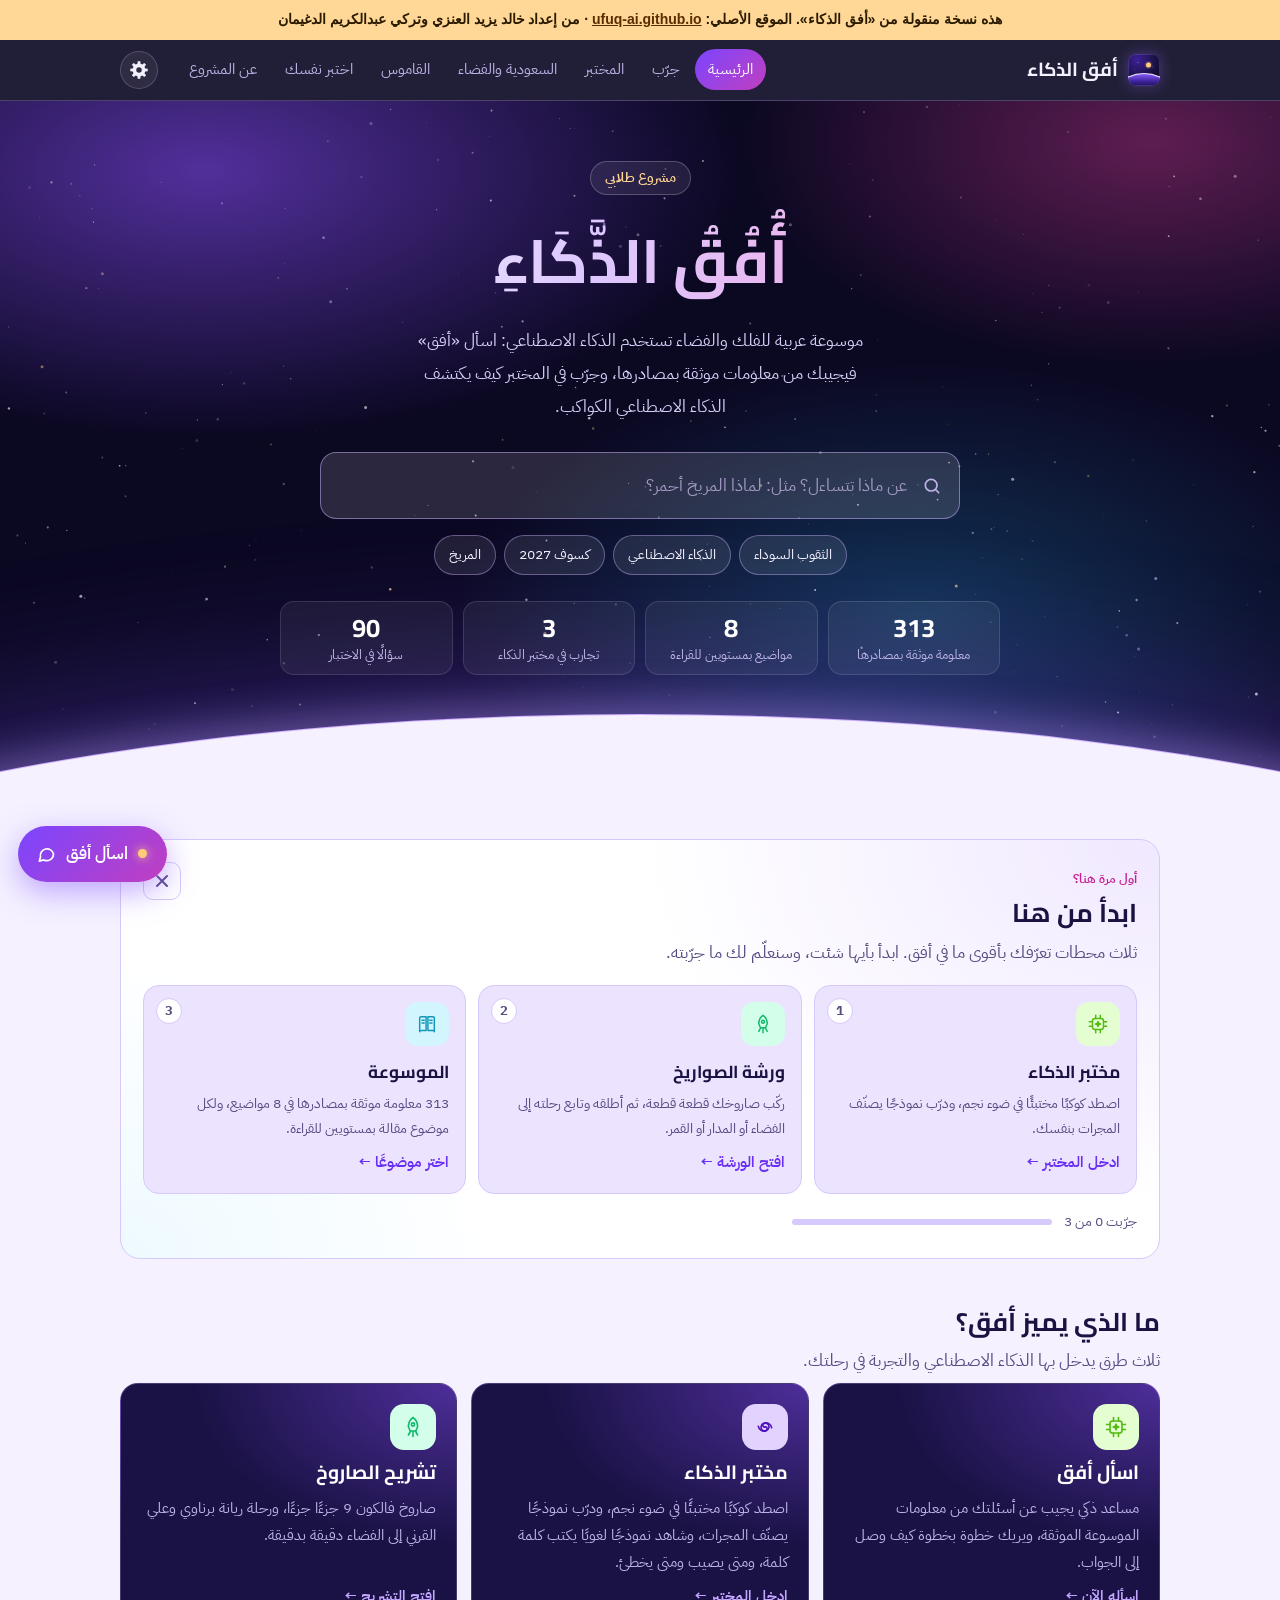
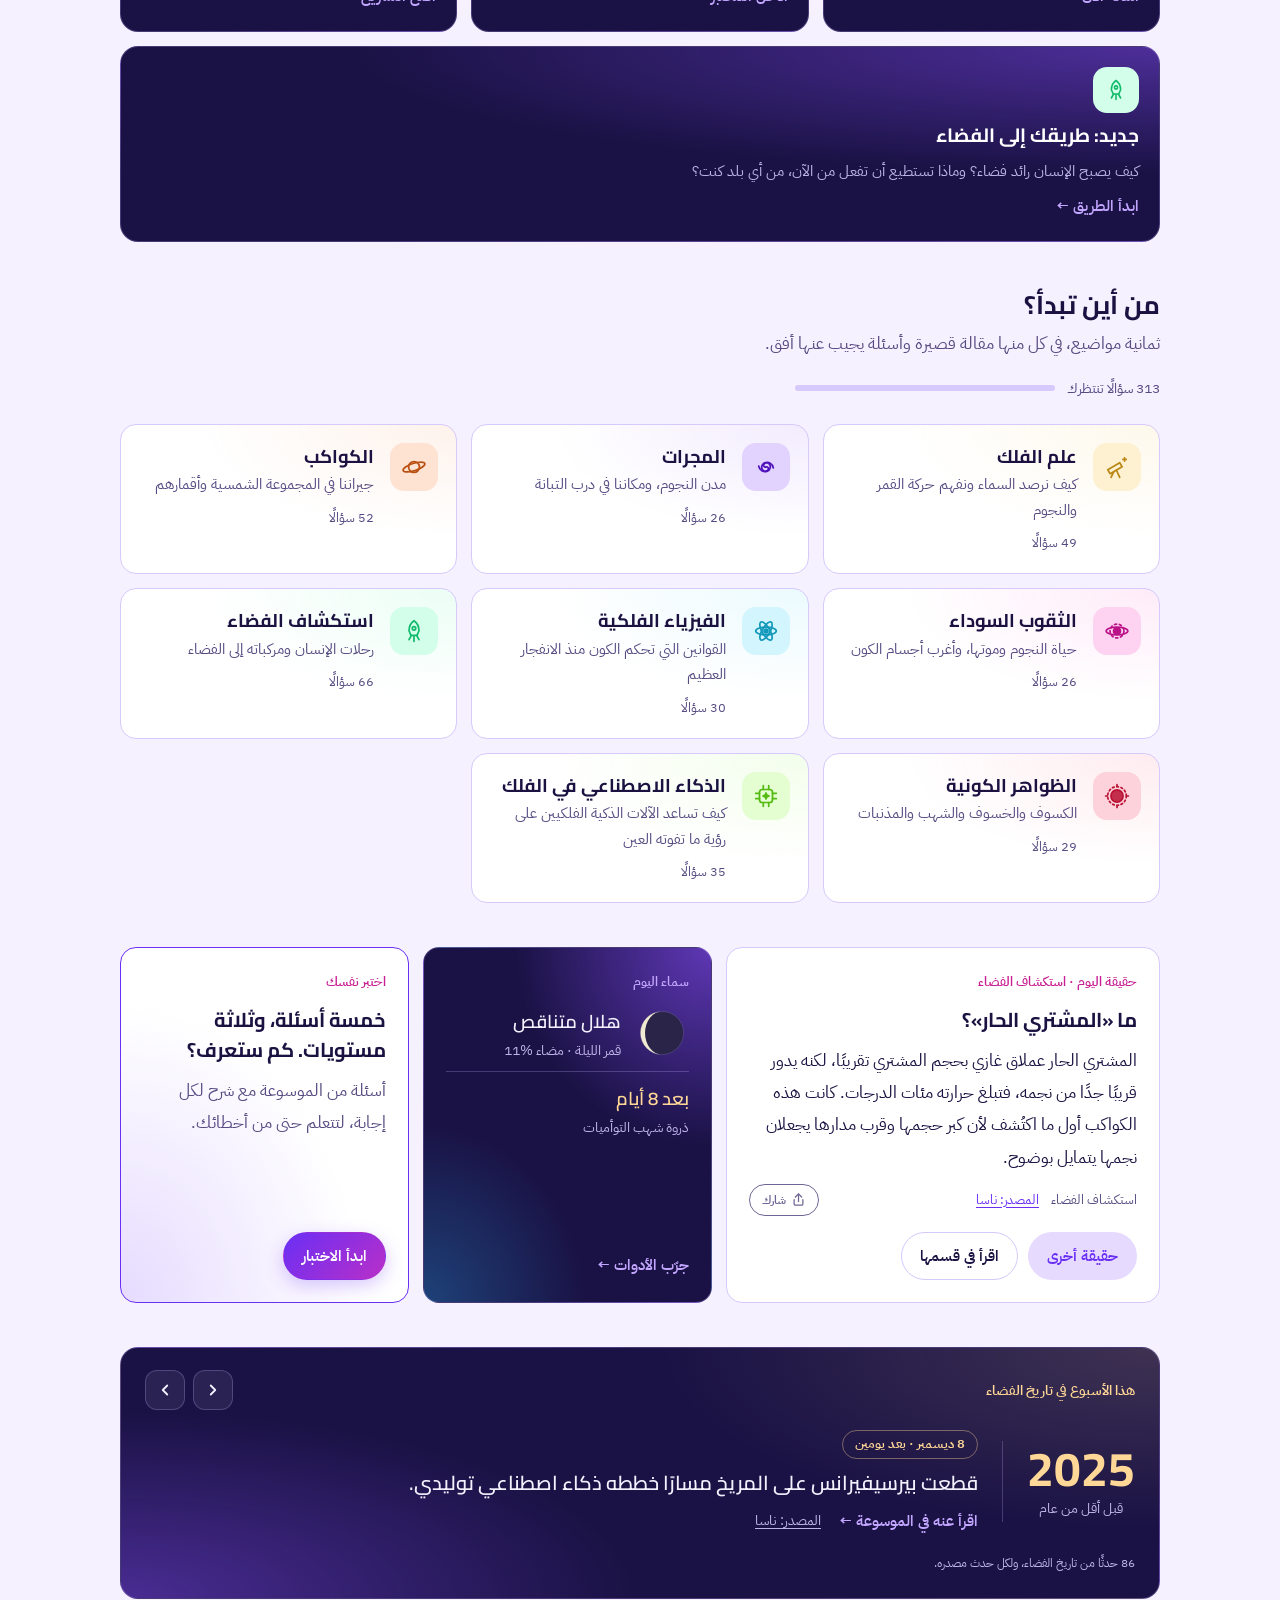
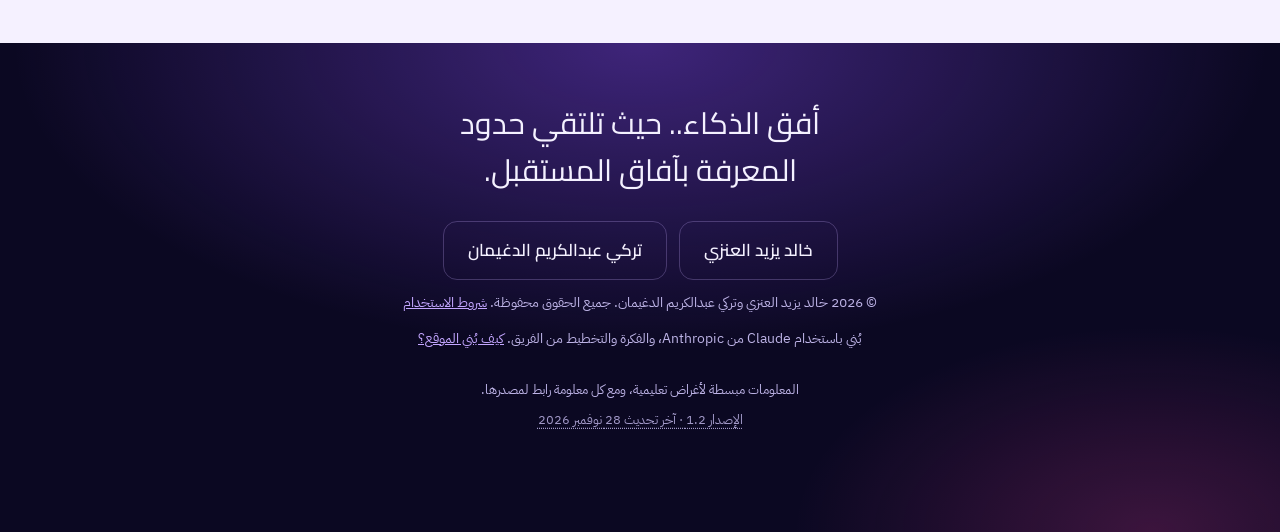
==== commit 31cd650c: "صفحة «نجم يوم ميلادك» ومعلومتان عن بُعد النجوم (1.3، لم تُنشر بعد) - patch59: K312 (كيف يعرف العلماء" ====
--- a/index.html
+++ b/index.html
@@ -1,4 +1,4 @@
-<!doctype html><html lang="ar" dir="rtl"><head><meta charset="utf-8"><!-- أفق الذكاء (AI Horizon) · https://ufuq-ai.github.io/ · © 2026 خالد يزيد العنزي وتركي عبدالكريم الدغيمان. جميع الحقوق محفوظة. نسخ الكود أو المحتوى أو إعادة نشره دون إذن مكتوب مخالف للترخيص. بصمة الإصدار: v1.2-5d1ecb54 --><meta name="ufuq-build" content="v1.2-5d1ecb54"><meta name="viewport" content="width=device-width,initial-scale=1,viewport-fit=cover"><meta name="author" content="خالد يزيد العنزي، تركي عبدالكريم الدغيمان"><meta name="copyright" content="© 2026 خالد يزيد العنزي وتركي عبدالكريم الدغيمان. جميع الحقوق محفوظة."><meta name="description" content="أفق الذكاء: موسوعة عربية لعلوم الفلك والفضاء ودور الذكاء الاصطناعي فيها، ببحث فوري ومواضيع وأدوات ومختبر واختبارات."><meta name="theme-color" content="#0b0822"><link rel="icon" href="favicon.svg" type="image/svg+xml"><link rel="icon" href="favicon-32.png" sizes="32x32" type="image/png"><link rel="apple-touch-icon" href="apple-touch-icon.png"><link rel="manifest" href="manifest.webmanifest"><meta name="mobile-web-app-capable" content="yes"><meta name="apple-mobile-web-app-capable" content="yes"><meta name="apple-mobile-web-app-title" content="أفق"><meta name="apple-mobile-web-app-status-bar-style" content="black"><meta property="og:type" content="website"><meta property="og:site_name" content="أفق الذكاء"><meta property="og:locale" content="ar_SA"><meta property="og:url" content="https://ufuq-ai.github.io/"><meta property="og:title" content="أفق الذكاء · موسوعة عربية للفلك والفضاء"><meta property="og:description" content="311 معلومة موثقة بمصادرها، ومساعد «أفق» يجيبك منها، ومختبر للذكاء الاصطناعي، وورشة تبني فيها صاروخك وتطلقه. مشروع طلابي."><meta property="og:image" content="https://ufuq-ai.github.io/og.jpg"><meta property="og:image:type" content="image/jpeg"><meta property="og:image:width" content="1200"><meta property="og:image:height" content="630"><meta property="og:image:alt" content="أفق الذكاء: موسوعة عربية للفلك والفضاء والذكاء الاصطناعي"><meta name="twitter:card" content="summary_large_image"><style>:root{color-scheme:light;padding:env(safe-area-inset-top,0px) 0 env(safe-area-inset-bottom,0px)}body{margin:0}img{max-width:100%}[hidden]{display:none!important}</style><title>أفق الذكاء</title>
+<!doctype html><html lang="ar" dir="rtl"><head><meta charset="utf-8"><!-- أفق الذكاء (AI Horizon) · https://ufuq-ai.github.io/ · © 2026 خالد يزيد العنزي وتركي عبدالكريم الدغيمان. جميع الحقوق محفوظة. نسخ الكود أو المحتوى أو إعادة نشره دون إذن مكتوب مخالف للترخيص. بصمة الإصدار: v1.2-fe6e01a1 --><meta name="ufuq-build" content="v1.2-fe6e01a1"><meta name="viewport" content="width=device-width,initial-scale=1,viewport-fit=cover"><meta name="author" content="خالد يزيد العنزي، تركي عبدالكريم الدغيمان"><meta name="copyright" content="© 2026 خالد يزيد العنزي وتركي عبدالكريم الدغيمان. جميع الحقوق محفوظة."><meta name="description" content="أفق الذكاء: موسوعة عربية لعلوم الفلك والفضاء ودور الذكاء الاصطناعي فيها، ببحث فوري ومواضيع وأدوات ومختبر واختبارات."><meta name="theme-color" content="#0b0822"><link rel="icon" href="favicon.svg" type="image/svg+xml"><link rel="icon" href="favicon-32.png" sizes="32x32" type="image/png"><link rel="apple-touch-icon" href="apple-touch-icon.png"><link rel="manifest" href="manifest.webmanifest"><meta name="mobile-web-app-capable" content="yes"><meta name="apple-mobile-web-app-capable" content="yes"><meta name="apple-mobile-web-app-title" content="أفق"><meta name="apple-mobile-web-app-status-bar-style" content="black"><meta property="og:type" content="website"><meta property="og:site_name" content="أفق الذكاء"><meta property="og:locale" content="ar_SA"><meta property="og:url" content="https://ufuq-ai.github.io/"><meta property="og:title" content="أفق الذكاء · موسوعة عربية للفلك والفضاء"><meta property="og:description" content="311 معلومة موثقة بمصادرها، ومساعد «أفق» يجيبك منها، ومختبر للذكاء الاصطناعي، وورشة تبني فيها صاروخك وتطلقه. مشروع طلابي."><meta property="og:image" content="https://ufuq-ai.github.io/og.jpg"><meta property="og:image:type" content="image/jpeg"><meta property="og:image:width" content="1200"><meta property="og:image:height" content="630"><meta property="og:image:alt" content="أفق الذكاء: موسوعة عربية للفلك والفضاء والذكاء الاصطناعي"><meta name="twitter:card" content="summary_large_image"><style>:root{color-scheme:light;padding:env(safe-area-inset-top,0px) 0 env(safe-area-inset-bottom,0px)}body{margin:0}img{max-width:100%}[hidden]{display:none!important}</style><title>أفق الذكاء</title>
 <link rel="preconnect" href="https://fonts.googleapis.com">
 <link rel="preconnect" href="https://fonts.gstatic.com" crossorigin>
 <link rel="stylesheet" href="https://fonts.googleapis.com/css2?family=IBM+Plex+Mono:wght@400;500&family=IBM+Plex+Sans+Arabic:wght@400;500;600&family=Cairo:wght@600;700;800&display=swap">
@@ -1030,6 +1030,42 @@
 .pt-links a{min-height:44px;display:inline-flex;align-items:center}
 .pt-tease{margin-top:14px}
 @media (max-width:640px){.pt-grid{grid-template-columns:minmax(0,1fr)}}
+/* نجم يوم ميلادك */
+.tools .bs-cta{grid-column:1/-1}
+.bs-priv,.bs-sub{color:var(--sky-muted);font-size:.9rem;line-height:1.8}
+.bs-h{font-size:clamp(1.2rem,3.6vw,1.45rem)}
+.bs-h3{font-size:1.05rem;margin-top:12px}
+.bs-dot{flex:none;display:inline-block;width:var(--z,10px);height:var(--z,10px);border-radius:50%;background:var(--c);box-shadow:0 0 0 1px rgba(255,255,255,.25),0 0 12px var(--c)}
+.bs-hint{color:var(--sky-muted)}
+.bs-err{color:#ffb4a8}
+.bs-res{display:flex;flex-direction:column;gap:12px;border-top:1px solid var(--sky-line);padding-top:16px}
+.bs-hd{display:flex;align-items:center;gap:18px}
+.bs-hd .bs-dot{width:44px;height:44px;margin-inline:6px;box-shadow:0 0 0 1px rgba(255,255,255,.3),0 0 30px 8px var(--c)}
+.bs-hd h2{font-size:clamp(1.6rem,6vw,2.2rem);line-height:1.35}
+.bs-iau{display:block;font-size:.85rem;color:var(--sky-muted);font-family:var(--f-body)}
+.bs-say{font-size:1.08rem;line-height:1.9}
+.bs-facts{list-style:none;margin:0;padding:0;display:flex;flex-wrap:wrap;gap:8px}
+.bs-facts li{border:1px solid var(--sky-line);background:rgba(255,255,255,.06);border-radius:999px;padding:4px 12px;font-size:.88rem;line-height:1.7}
+.bs-note,.bs-src{font-size:.85rem;color:var(--sky-muted);line-height:1.8}
+.bs-src a{color:inherit}
+.bs-next{background:rgba(255,215,150,.1);border:1px solid rgba(255,215,150,.3);border-radius:14px;padding:10px 14px;line-height:1.85}
+.bs-act{display:flex;flex-wrap:wrap;gap:8px}
+.bs-act .btn{min-height:44px;display:inline-flex;align-items:center}
+.bs-rl{list-style:none;margin:0;padding:0}
+.bs-rl li{display:grid;grid-template-columns:24px minmax(0,1fr) auto;gap:2px 12px;align-items:center;padding:8px 6px;border-bottom:1px solid var(--sky-line)}
+.bs-rl li>.bs-dot{justify-self:center}
+.bs-nm{min-width:0}
+.bs-nm b{font-family:var(--f-display);font-weight:700}
+.bs-nm .bs-iau{font-size:.78rem;line-height:1.5}
+.bs-yr{text-align:end;font-variant-numeric:tabular-nums;line-height:1.5}
+.bs-yr span{display:block;font-size:.9rem}
+.bs-yr small{color:var(--sky-muted);font-size:.8rem}
+.bs-rl li.on{background:rgba(255,215,150,.13);border-radius:12px;border-bottom-color:transparent}
+.bs-rl li.bs-me{grid-template-columns:24px auto minmax(0,1fr);color:#ffd796;border-bottom:2px dashed rgba(255,215,150,.55)}
+.bs-ring{justify-self:center;width:14px;height:14px;border-radius:50%;border:2px solid #ffd796}
+.bs-me small{color:var(--sky-muted)}
+.bs-how{display:flex;flex-direction:column;gap:12px;margin-top:8px}
+.bs-how h2{font-size:clamp(1.2rem,3.6vw,1.45rem)}
 /* glossary: matching game */
 .g-match{display:flex;flex-direction:column;gap:14px;margin:22px 0 70px}
 .g-mhead{display:flex;flex-wrap:wrap;gap:10px 18px;align-items:center;justify-content:space-between}
@@ -1455,7 +1491,7 @@
 ["K2","astronomy","لماذا السماء مظلمة ليلًا رغم كثرة النجوم؟","ظلام سماء ليل مظلمه نجوم لغز أولبرز olbers dark night sky","لو كان الكون أزليًا لا نهائيًا وثابتًا لامتلأت السماء ⁣⁡⁡⁢⁢​​​​​​​⁡⁢⁢⁠⁢⁣بضوء النجوم في كل اتجاه. لكن عمر الكون محدود (نحو 13.8 مليار سنة)، فضوء المجرات البعيدة جدًا لم يصلنا ⁣⁡⁡⁢⁢​​​​​​​⁡⁢⁢⁠⁢⁣بعد، كما أن تمدد الكون يمدّ الضوء القادم من بعيد نحو أطوال موجية لا تراها أعيننا.","استنتاج","وكالة الفضاء الأوروبية"],
 ["K3","astronomy","ما النجم القطبي ولماذا يدل على الشمال؟","نجم قطبي الجدي الشمال اتجاه polaris north star","النجم القطبي، ويُعرف في التراث العربي بالجدي، يقع ⁣⁡⁡⁢⁢​​​​​​​⁢⁢⁢⁠⁡⁣قريبًا جدًا من القطب السماوي الشمالي، فيبدو ثابتًا تقريبًا بينما تدور النجوم من حوله، ولهذا يُستدل ⁣⁡⁡⁢⁢​​​​​​​⁢⁢⁢⁠⁡⁣به على جهة الشمال. وليس ألمع نجوم السماء كما يظن كثيرون، بل نجم متوسط السطوع.","","الاتحاد الفلكي الدولي"],
 ["K4","astronomy","ما ألمع نجم في سماء الليل؟","ألمع نجم سطوع الشعرى اليمانيه sirius brightest star","ألمع نجم في سماء الليل هو الشعرى اليمانية ⁣⁡⁡⁢⁢​​​​​​⁠​⁢⁢​⁠⁣(Sirius)، وقدره الظاهري نحو −1.46، ويبعد عنا قرابة 8.6 سنة ضوئية. ويفوقه في ⁣⁡⁡⁢⁢​​​​​​⁠​⁢⁢​⁠⁣السطوع أحيانًا كوكبا الزهرة والمشتري، لكنهما كوكبان لا نجمان.","","الاتحاد الفلكي الدولي"],
-["K5","astronomy","كم نجمًا نستطيع رؤيته بالعين المجردة؟","عدد نجوم العين المجرده نرى رؤيه naked eye how many stars","في سماء مظلمة تمامًا يُرى في السماء كلها نحو 9,000 ⁣⁡⁡⁢⁢​​​​​​⁠⁠⁢⁢​​⁣نجم، لكن نصفها فقط فوق الأفق في أي لحظة، ومع الغبار والرطوبة يرى الراصد عادة بين ألفين وثلاثة ⁣⁡⁡⁢⁢​​​​​​⁠⁠⁢⁢​​⁣آلاف. وفي المدن المضاءة قد لا يتجاوز العدد عشرات النجوم بسبب التلوث الضوئي.","تقدير","ناسا"],
+["K5","astronomy","كم نجمًا نستطيع رؤيته بالعين المجردة؟","عدد نجوم العين المجرده نرى رؤيه نشوف بعيوننا بدون تلسكوب naked eye how many stars","في سماء مظلمة تمامًا يُرى في السماء كلها نحو 9,000 ⁣⁡⁡⁢⁢​​​​​​⁠⁠⁢⁢​​⁣نجم، لكن نصفها فقط فوق الأفق في أي لحظة، ومع الغبار والرطوبة يرى الراصد عادة بين ألفين وثلاثة ⁣⁡⁡⁢⁢​​​​​​⁠⁠⁢⁢​​⁣آلاف. وفي المدن المضاءة قد لا يتجاوز العدد عشرات النجوم بسبب التلوث الضوئي.","تقدير","ناسا"],
 ["K6","astronomy","ما الكوكبات؟ وهل للأبراج علاقة بالشخصية؟","كوكبه كوكبات ابراج برج تنجيم حظ constellation zodiac astrology","يعترف الاتحاد الفلكي الدولي بـ88 كوكبة تقسم السماء ⁣⁡⁡⁢⁢​​​​​​⁠⁡⁢⁢​⁢⁣كلها. ونجوم الكوكبة الواحدة تبدو متجاورة لكنها قد تبعد عن بعضها مئات السنين الضوئية. أما التنجيم ⁣⁡⁡⁢⁢​​​​​​⁠⁡⁢⁢​⁢⁣وربط الأبراج بالشخصية والمستقبل فليس علمًا، ولم تدعمه أي دراسة علمية.","","الاتحاد الفلكي الدولي"],
 ["K7","astronomy","لماذا نرى وجهًا واحدًا فقط من القمر؟","قمر وجه واحد الجانب البعيد المظلم تقييد مدي tidal locking far side moon","القمر مقيّد مديًا بالأرض: يدور حول نفسه في ⁣⁡⁡⁢⁢​​​​​​⁠⁢⁢⁢​⁡⁣المدة نفسها التي يدور فيها حول الأرض، نحو 27.3 يومًا، فيبقى وجهه نفسه متجهًا نحونا. ⁣⁡⁡⁢⁢​​​​​​⁠⁢⁢⁢​⁡⁣والجانب البعيد ليس مظلمًا دائمًا، بل يُضاء بالشمس مثل الجانب القريب.","","ناسا"],
 ["K8","astronomy","لماذا تتغير أطوار القمر؟","اطوار قمر هلال بدر تربيع احدب محاق شهر هجري moon phases crescent","الشمس تضيء دائمًا نصف القمر، وما يتغير هو الجزء المضاء ⁣⁡⁡⁢⁢​​​​​​⁡​⁢⁢⁢⁠⁣الذي نراه من الأرض مع دوران القمر حولها: من المحاق إلى الهلال ثم التربيع الأول فالأحدب فالبدر، ⁣⁡⁡⁢⁢​​​​​​⁡​⁢⁢⁢⁠⁣ثم يعود. وتستغرق الدورة نحو 29.5 يومًا، ولهذا يكون الشهر الهجري 29 أو 30 يومًا.","","ناسا"],
@@ -1567,7 +1603,7 @@
 ["K107", "planets", "ما أسرع رياح في المجموعة الشمسية؟", "اسرع رياح نبتون عاصفه neptune winds", "على نبتون: تتجاوز سرعة رياحه ⁣⁡⁡⁢⁢​​​​⁠⁡⁡⁢⁡⁠⁢⁡⁣2,000 كيلومتر في الساعة، وهي أقوى بثلاث مرات ⁣⁡⁡⁢⁢​​​​⁠⁡⁡⁢⁡⁠⁢⁡⁣من رياح المشتري. ويومه 16 ساعة تقريبًا.", "", "ناسا"],
 ["K108", "planets", "ما قمر ترايتون؟", "ترايتون تريتون قمر نبتون اقمار نبتون triton", "ترايتون أكبر أقمار نبتون الستة عشر المعروفة، ⁣⁡⁡⁢⁢​​​​⁠⁡⁢​⁡⁠⁡⁠⁣واكتُشف بعد اكتشاف نبتون بـ17 يومًا فقط. وهو غريب لأنه يدور حول نبتون ⁣⁡⁡⁢⁢​​​​⁠⁡⁢​⁡⁠⁡⁠⁣بعكس اتجاه دوران الكوكب، وحرارة سطحه نحو 235 تحت الصفر.", "", "ناسا"],
 ["K109", "planets", "هل زارت مركبة فضائية نبتون؟", "زياره نبتون فوييجر 2 voyager 2 neptune", "مرّت به مركبة واحدة ⁣⁡⁡⁢⁢​​​​⁠⁡⁢⁠⁡⁠⁡​⁣فقط حتى الآن: ⁣⁡⁡⁢⁢​​​​⁠⁡⁢⁠⁡⁠⁡​⁣فوييجر 2 عام 1989.", "", "ناسا"],
-["K110", "planets", "أي الكواكب نراها بالعين المجردة؟", "كواكب بالعين المجرده نرى رؤيه الكواكب naked eye planets", "نبتون هو الكوكب الوحيد الذي لا يُرى بالعين ⁣⁡⁡⁢⁢​​​​⁠⁡⁢⁡⁡⁠⁡⁢⁣المجردة أبدًا. أما عطارد والزهرة والمريخ والمشتري وزحل فتُرى بسهولة في أوقاتها، وتبدو ⁣⁡⁡⁢⁢​​​​⁠⁡⁢⁡⁡⁠⁡⁢⁣نجومًا لامعة لا تتلألأ. وأورانوس بالكاد يُرى في سماء مظلمة جدًا.", "", "ناسا"],
+["K110", "planets", "أي الكواكب نراها بالعين المجردة؟", "كواكب بالعين المجرده نرى رؤيه الكواكب نشوف الكواكب بدون تلسكوب بدون دربيل بدون منظار naked eye planets", "نبتون هو الكوكب الوحيد الذي لا يُرى بالعين ⁣⁡⁡⁢⁢​​​​⁠⁡⁢⁡⁡⁠⁡⁢⁣المجردة أبدًا. أما عطارد والزهرة والمريخ والمشتري وزحل فتُرى بسهولة في أوقاتها، وتبدو ⁣⁡⁡⁢⁢​​​​⁠⁡⁢⁡⁡⁠⁡⁢⁣نجومًا لامعة لا تتلألأ. وأورانوس بالكاد يُرى في سماء مظلمة جدًا.", "", "ناسا"],
 ["K111", "planets", "كيف تكوّنت المجموعة الشمسية؟", "تكون المجموعه الشمسيه نشأه سديم solar system formation", "تكوّنت قبل نحو 4.6 مليار سنة من سحابة ⁣⁡⁡⁢⁢​​​​⁠⁡⁢⁢⁡⁠⁡⁡⁣كثيفة من الغاز والغبار بين النجوم. أخذت الشمس أكثر من 99% من مادة السحابة، ⁣⁡⁡⁢⁢​​​​⁠⁡⁢⁢⁡⁠⁡⁡⁣وتكوّنت الكواكب والأقمار والكويكبات والمذنبات من الباقي.", "", "ناسا"],
 ["K112", "planets", "ما حزام الكويكبات؟", "حزام الكويكبات كويكب asteroid belt", "حزام الكويكبات منطقة بين المريخ والمشتري ⁣⁡⁡⁢⁢​​​​⁠⁢​​⁡​⁠⁠⁣تدور فيها معظم الكويكبات، وهي بقايا صخرية من زمن تكوّن الكواكب. ⁣⁡⁡⁢⁢​​​​⁠⁢​​⁡​⁠⁠⁣تتراوح أحجامها بين أمتار قليلة ومئات الكيلومترات.", "", "ناسا"],
 ["K113", "planets", "ما سيريس؟", "سيريس كوكب قزم ceres dawn", "سيريس أكبر أجرام حزام الكويكبات، واكتشفه جوزيبي بيازي ⁣⁡⁡⁢⁢​​​​⁠⁢​⁠⁡​⁠​⁣عام 1801. ظل يُعد كويكبًا حتى صُنّف كوكبًا قزمًا عام 2006، وهو الكوكب القزم الوحيد في المجموعة الشمسية ⁣⁡⁡⁢⁢​​​​⁠⁢​⁠⁡​⁠​⁣الداخلية. وفي مارس 2015 دخلت المركبة «دون» مداره، فكان أول كوكب قزم تزوره مركبة.", "", "ناسا"],
@@ -1770,6 +1806,8 @@
 ["K309", "exploration", "كيف أصبح رائد فضاء؟", "كيف أصبح رائد فضاء كيف أصير رائد فضاء شروط رائد الفضاء متطلبات رواد الفضاء شروط ناسا تخصص رائد فضاء طبيب رائد فضاء become an astronaut astronaut requirements", "تختلف الشروط من وكالة فضاء إلى أخرى. ففي ناسا مثلًا يُشترط أن يكون المتقدم مواطنًا أمريكيًا، وأن يحمل ⁣⁡⁡⁢⁢​​​⁠​⁢⁠⁠⁢​​⁠⁣ماجستير في مجال علمي أو تقني كالهندسة أو العلوم الحيوية أو الفيزيائية أو الحاسب أو الرياضيات، ويمكن أن تحل محله شهادة طب أو شهادة طبية قريبة، أو برنامج مدرسة طياري الاختبار. ويلزم أيضًا ثلاث سنوات من الخبرة بعد ⁣⁡⁡⁢⁢​​​⁠​⁢⁠⁠⁢​​⁠⁣الشهادة أو ساعات طيران محددة قائدًا للطائرة، واجتياز الفحص الطبي لرواد الرحلات الطويلة. ومن آخر من اختارتهم ناسا: طيارو اختبار ومهندسون وأطباء ومختص في الجيولوجيا.", "", "ناسا"],
 ["K310", "exploration", "ما شروط وكالة الفضاء الأوروبية لاختيار روادها؟", "شروط وكالة الفضاء الأوروبية شروط رواد الفضاء الأوروبيين رائد فضاء أوروبي اختيار رواد وكالة الفضاء الأوروبية إيسا ESA astronaut selection requirements", "في اختيار 2021–2022 اشترطت وكالة الفضاء الأوروبية أن يحمل المتقدم جنسية إحدى دولها الأعضاء ⁣⁡⁡⁢⁢​​​⁠​⁢⁠⁡⁢​​⁡⁣أو المنتسبة، وماجستير على الأقل في العلوم الطبيعية أو الطب أو الهندسة أو الرياضيات والحاسب، مع ثلاث سنوات خبرة بعد التخرج، وإتقان الإنجليزية كتابة وحديثًا، وشهادة طبية تثبت أهليته ⁣⁡⁡⁢⁢​​​⁠​⁢⁠⁡⁢​​⁡⁣لرخصة طيار خاص، وألا يتجاوز عمره 50 عامًا. ولا يُشترط أن يكون طيارًا أو عسكريًا. وفتحت الوكالة أيضًا وظيفة خاصة لرواد من ذوي الإعاقة الجسدية.", "", "وكالة الفضاء الأوروبية"],
 ["K311", "exploration", "ما برنامج الإمارات لرواد الفضاء؟", "برنامج الإمارات لرواد الفضاء رواد الفضاء الإماراتيين برنامج رواد الفضاء الإماراتي مركز محمد بن راشد للفضاء نورا المطروشي محمد الملا UAE astronaut programme MBRSC", "أُطلق برنامج الإمارات لرواد الفضاء في أبريل 2017 لتأهيل الكوادر الإماراتية لمهمات الفضاء، ⁣⁡⁡⁢⁢​​​⁠​⁢⁠⁢⁢​​⁢⁣ويصفه مركز محمد بن راشد للفضاء بأنه الأول من نوعه في العالم العربي. وفي 2018 اختير هزاع المنصوري وسلطان النيادي من بين 4,000 متقدم ليكونا فوجه الأول. وفي 2021 اختير الفوج الثاني من بين ⁣⁡⁡⁢⁢​​​⁠​⁢⁠⁢⁢​​⁢⁣4,305 متقدمين: نورا المطروشي، أول رائدة فضاء عربية كما يصفها المركز، ومحمد الملا، وتخرّجا من برنامج إعداد رواد الفضاء في ناسا بمركز جونسون للفضاء.", "", "مركز محمد بن راشد للفضاء"],
+["K312", "astronomy", "كيف يعرف العلماء بُعد النجوم؟", "كم تبعد النجوم كم يبعد النجم قياس مسافات النجوم تقاس المسافات مسافة النجوم كيف نقيس المسافة الى النجوم اختلاف المنظر هيباركوس غايا parallax Hipparcos Gaia star distance", "بطريقة تُسمى «اختلاف المنظر»: يرصد العلماء النجم مرتين بينهما نحو نصف سنة، حين تكون الأرض ⁣⁡⁡⁢⁢​​​⁠​⁢⁡​⁢​⁢​⁣في جهتين متقابلتين من مدارها حول الشمس، فيبدو النجم كأنه تحرك قليلًا أمام النجوم الأبعد منه، ومن مقدار هذه الحركة الصغيرة يحسبون بُعده. وبهذه الطريقة قاس القمر الصناعي «هيباركوس» التابع ⁣⁡⁡⁢⁢​​​⁠​⁢⁡​⁢​⁢​⁣لوكالة الفضاء الأوروبية، بين نوفمبر 1989 ومارس 1993، مواقع 118,218 نجمًا بأعلى دقة، ومنها بُعد كل نجم، ثم جاءت بعده مهمة «غايا» فزادت قياساته دقة.", "", "وكالة الفضاء الأوروبية"],
+["K313", "astronomy", "هل نرى النجوم كما هي الآن؟", "نرى النجوم كما كانت نرى الماضي نشوف الماضي ننظر الى الماضي النجوم ميتة النجوم ماتت هل النجوم موجودة ضوء النجوم قديم هل انفجر منكب الجوزاء سديم السرطان look back time", "لا، نرى كل نجم كما كان حين خرج منه ضوؤه، لأن الضوء يحتاج وقتًا ليصل إلينا. فنرى الشمس ⁣⁡⁡⁢⁢​​​⁠​⁢⁡⁠⁢​⁢⁠⁣كما كانت قبل نحو ثماني دقائق، ونرى منكب الجوزاء، الذي يبعد نحو 700 سنة ضوئية، كما كان قبل نحو 700 سنة، فلو انفجر اليوم لما رأينا انفجاره إلا بعد قرون. وحين سجّل فلكيون ⁣⁡⁡⁢⁢​​​⁠​⁢⁡⁠⁢​⁢⁠⁣صينيون عام 1054 نجمًا جديدًا ساطعًا يُرى حتى في النهار، كانوا يرون انفجار نجم حدث قبل ذلك بنحو 6,500 عام، وبقاياه اليوم «سديم السرطان».", "", "ناسا"],
 ];
 const SRC = {"K1": ["https://starchild.gsfc.nasa.gov/docs/StarChild/questions/question26.html", "ناسا"], "K2": ["https://starchild.gsfc.nasa.gov/docs/StarChild/questions/question52.html", "ناسا"], "K3": ["https://science.nasa.gov/solar-system/what-is-the-north-star-and-how-do-you-find-it/", "ناسا"], "K4": ["https://science.nasa.gov/asset/hubble/the-dog-star-sirius-and-its-tiny-companion/", "ناسا"], "K5": ["https://skyandtelescope.org/astronomy-blogs/how-many-stars-night-sky-09172014/", "Sky & Telescope"], "K6": ["https://www.iau.org/Iau/Science/What-we-do/The-Constellations", "الاتحاد الفلكي الدولي"], "K7": ["https://science.nasa.gov/resource/the-moons-rotation/", "ناسا"], "K8": ["https://science.nasa.gov/moon/moon-phases/", "ناسا"], "K9": ["https://spaceplace.nasa.gov/seasons/en/", "ناسا"], "K10": ["https://science.nasa.gov/universe/telescopes-101/", "ناسا"], "K11": ["https://science.nasa.gov/missions/hubble/hubble-reveals-observable-universe-contains-10-times-more-galaxies-than-previously-thought/", "ناسا"], "K12": ["https://www.scientificamerican.com/article/misconceptions-about-the-2005-03/", "ساينتفك أمريكان"], "K13": ["https://www.uwa.edu.au/news/article/2025/june/astronomers-thought-the-milky-way-was-doomed-to-crash-into-andromeda", "جامعة غرب أستراليا"], "K14": ["https://imagine.gsfc.nasa.gov/features/cosmic/local_group_info.html", "ناسا"], "K15": ["https://science.nasa.gov/dark-matter/", "ناسا"], "K16": ["https://science.nasa.gov/universe/galaxies/large-scale-structures/", "ناسا"], "K17": ["https://www.sciencealert.com/jwst-detects-most-distant-galaxy-yet-280-million-years-after-big-bang", "ScienceAlert"], "K18": ["https://www.space.com/25959-how-many-stars-are-in-the-milky-way.html", "Space.com"], "K19": ["https://science.nasa.gov/mercury/facts/", "ناسا"], "K20": ["https://spaceplace.nasa.gov/all-about-mars/en/", "ناسا"], "K21": ["https://spaceplace.nasa.gov/water-on-mars/en/", "ناسا"], "K22": ["https://science.nasa.gov/missions/hubble/jupiters-great-red-spot-getting-taller-as-it-shrinks/", "ناسا"], "K23": ["https://science.nasa.gov/saturn/facts/", "ناسا"], "K24": ["https://science.nasa.gov/uranus/", "ناسا"], "K25": ["https://news.ubc.ca/2025/03/saturn-128-new-moons/", "جامعة كولومبيا البريطانية"], "K26": ["https://science.nasa.gov/mission/europa-clipper/", "ناسا"], "K27": ["https://science.nasa.gov/saturn/moons/titan/", "ناسا"], "K28": ["https://science.nasa.gov/astrobiology/learning-resources/alp/if-a-planet-can-have-life/", "ناسا"], "K29": ["https://science.nasa.gov/universe/exoplanets/planet-nine/", "ناسا"], "K30": ["https://www.iau.org/IAU/Iau/News/PR2006/iau-2006-general-assembly-resolution-votes.aspx", "الاتحاد الفلكي الدولي"], "K31": ["https://science.nasa.gov/mission/webb/star-lifecycle/", "ناسا"], "K32": ["https://science.nasa.gov/sun/facts/", "ناسا"], "K33": ["https://science.nasa.gov/universe/what-happens-when-something-gets-too-close-to-a-black-hole/", "ناسا"], "K34": ["https://asd.gsfc.nasa.gov/blueshift/index.php/2010/12/17/blueshift-ponders-black-holes-fact-or-fiction/", "ناسا"], "K35": ["https://www.britannica.com/science/Hawking-radiation", "بريتانيكا"], "K36": ["https://science.nasa.gov/resource/first-image-of-a-black-hole/", "ناسا"], "K37": ["https://starchild.gsfc.nasa.gov/docs/StarChild/questions/question45.html", "ناسا"], "K38": ["https://www.britannica.com/science/Type-Ia-supernova", "بريتانيكا"], "K39": ["https://science.nasa.gov/mission/hubble/science/explore-the-night-sky/hubble-messier-catalog/messier-1/", "ناسا"], "K40": ["https://science.nasa.gov/astrophysics/programs/physics-of-the-cosmos/big-bang-and-the-evolution-of-the-universe/", "ناسا"], "K41": ["https://www.esa.int/Science_Exploration/Space_Science/Planck/Planck_and_the_cosmic_microwave_background", "وكالة الفضاء الأوروبية"], "K42": ["https://imagine.gsfc.nasa.gov/ask_astro/relativity.html", "ناسا"], "K43": ["https://science.nasa.gov/mission/hubble/science/science-behind-the-discoveries/hubble-constant-and-tension/", "ناسا"], "K44": ["https://www.britannica.com/science/helium-chemical-element", "بريتانيكا"], "K45": ["https://imagine.gsfc.nasa.gov/ask_astro/stars.html", "ناسا"], "K46": ["https://www.astronomy.ohio-state.edu/pogge.1/Ast162/Unit5/gps.html", "جامعة ولاية أوهايو"], "K47": ["https://science.nasa.gov/sun/facts/", "ناسا"], "K48": ["https://www.nobelprize.org/prizes/physics/2011/press-release/", "مؤسسة نوبل"], "K49": ["https://www.nasa.gov/international-space-station/space-station-facts-and-figures/", "ناسا"], "K50": ["https://www.nasa.gov/mission/apollo-11/", "ناسا"], "K51": ["https://www.nasa.gov/mission/artemis-ii/", "ناسا"], "K52": ["https://english.alarabiya.net/News/saudi-arabia/2023/06/14/Saudi-Space-Commission-elevated-to-Saudi-Space-Agency-expanding-Kingdom-s-ambitions", "العربية"], "K53": ["https://www.wam.ae/en/article/hszrbqng-uaes-hope-probe-reaches-mars-orbit", "وكالة أنباء الإمارات"], "K54": ["https://science.nasa.gov/mission/voyager/golden-record-contents/greetings/", "ناسا"], "K55": ["https://science.nasa.gov/mission/webb/fact-sheet/", "ناسا"], "K56": ["https://www.nasa.gov/centers-and-facilities/glenn/what-is-microgravity/", "ناسا"], "K57": ["https://www.esa.int/Space_Safety/Space_Debris/ESA_Space_Environment_Report_2025", "وكالة الفضاء الأوروبية"], "K58": ["https://eclipse.aas.org/eye-safety", "الجمعية الفلكية الأمريكية"], "K59": ["https://science.nasa.gov/resource/why-dont-we-have-a-solar-eclipse-every-month/", "ناسا"], "K60": ["https://science.nasa.gov/moon/eclipses/", "ناسا"], "K61": ["https://science.nasa.gov/sun/auroras/", "ناسا"], "K62": ["https://science.nasa.gov/solar-system/meteors-meteorites/facts/", "ناسا"], "K63": ["https://science.nasa.gov/solar-system/meteors-meteorites/meteor-showers/", "ناسا"], "K64": ["https://spaceplace.nasa.gov/comets/en/", "ناسا"], "K65": ["https://www.britannica.com/place/Chicxulub", "بريتانيكا"], "K66": ["https://www.nasa.gov/news-release/nasa-confirms-dart-mission-impact-changed-asteroids-motion-in-space/", "ناسا"], "K67": ["https://www.nasa.gov/solar-system/the-great-conjunction-of-jupiter-and-saturn/", "ناسا"], "K68": ["https://www.rmg.co.uk/stories/space-astronomy/how-sight-new-crescent-moon", "المرصد الملكي في غرينتش"], "K69": ["https://en.wikipedia.org/wiki/Solar_eclipse_of_August_2,_2027", "ويكيبيديا"]};
 Object.assign(SRC,{"K70": ["https://science.nasa.gov/sun/facts/", "ناسا"], "K71": ["https://science.nasa.gov/sun/facts/", "ناسا"], "K72": ["https://science.nasa.gov/sun/facts/", "ناسا"], "K73": ["https://science.nasa.gov/earth/facts/", "ناسا"], "K74": ["https://science.nasa.gov/sun/facts/", "ناسا"], "K75": ["https://science.nasa.gov/sun/sunspots/", "ناسا"], "K76": ["https://science.nasa.gov/sun/sunspots/", "ناسا"], "K77": ["https://science.nasa.gov/venus/venus-facts/", "ناسا"], "K78": ["https://science.nasa.gov/venus/venus-facts/", "ناسا"], "K79": ["https://science.nasa.gov/venus/venus-facts/", "ناسا"], "K80": ["https://science.nasa.gov/venus/venus-facts/", "ناسا"], "K81": ["https://science.nasa.gov/earth/facts/", "ناسا"], "K82": ["https://science.nasa.gov/earth/facts/", "ناسا"], "K83": ["https://science.nasa.gov/earth/facts/", "ناسا"], "K84": ["https://science.nasa.gov/earth/facts/", "ناسا"], "K85": ["https://science.nasa.gov/earth/facts/", "ناسا"], "K86": ["https://science.nasa.gov/moon/facts/", "ناسا"], "K87": ["https://science.nasa.gov/moon/facts/", "ناسا"], "K88": ["https://science.nasa.gov/moon/facts/", "ناسا"], "K89": ["https://science.nasa.gov/moon/facts/", "ناسا"], "K90": ["https://science.nasa.gov/moon/tides/", "ناسا"], "K91": ["https://science.nasa.gov/moon/tides/", "ناسا"], "K92": ["https://science.nasa.gov/mars/facts/", "ناسا"], "K93": ["https://science.nasa.gov/mars/facts/", "ناسا"], "K94": ["https://science.nasa.gov/mars/facts/", "ناسا"], "K95": ["https://science.nasa.gov/mars/facts/", "ناسا"], "K96": ["https://science.nasa.gov/mars/facts/", "ناسا"], "K97": ["https://science.nasa.gov/jupiter/jupiter-facts/", "ناسا"], "K98": ["https://science.nasa.gov/jupiter/jupiter-facts/", "ناسا"], "K99": ["https://science.nasa.gov/jupiter/jupiter-facts/", "ناسا"], "K100": ["https://science.nasa.gov/jupiter/jupiter-facts/", "ناسا"], "K101": ["https://science.nasa.gov/jupiter/jupiter-moons/ganymede/facts/", "ناسا"], "K102": ["https://science.nasa.gov/jupiter/jupiter-facts/", "ناسا"], "K103": ["https://science.nasa.gov/saturn/facts/", "ناسا"], "K104": ["https://science.nasa.gov/saturn/facts/", "ناسا"], "K105": ["https://science.nasa.gov/saturn/facts/", "ناسا"], "K106": ["https://science.nasa.gov/neptune/neptune-facts/", "ناسا"], "K107": ["https://science.nasa.gov/neptune/neptune-facts/", "ناسا"], "K108": ["https://science.nasa.gov/neptune/neptune-facts/", "ناسا"], "K109": ["https://science.nasa.gov/neptune/neptune-facts/", "ناسا"], "K110": ["https://science.nasa.gov/neptune/neptune-facts/", "ناسا"], "K111": ["https://science.nasa.gov/solar-system/solar-system-facts/", "ناسا"], "K112": ["https://starchild.gsfc.nasa.gov/docs/StarChild/solar_system_level1/asteroids.html", "ناسا"], "K113": ["https://science.nasa.gov/dwarf-planets/ceres/", "ناسا"], "K114": ["https://science.nasa.gov/solar-system/kuiper-belt/facts/", "ناسا"], "K115": ["https://science.nasa.gov/solar-system/kuiper-belt/facts/", "ناسا"], "K116": ["https://science.nasa.gov/solar-system/oort-cloud/facts/", "ناسا"], "K117": ["https://science.nasa.gov/solar-system/oort-cloud/facts/", "ناسا"], "K118": ["https://science.nasa.gov/solar-system/kuiper-belt/facts/", "ناسا"], "K119": ["https://science.nasa.gov/solar-system/solar-system-facts/", "ناسا"], "K120": ["https://science.nasa.gov/solar-system/solar-system-facts/", "ناسا"], "K121": ["https://science.nasa.gov/solar-system/solar-system-facts/", "ناسا"], "K122": ["https://science.nasa.gov/universe/galaxies/", "ناسا"], "K123": ["https://science.nasa.gov/universe/galaxies/", "ناسا"], "K124": ["https://science.nasa.gov/universe/galaxies/", "ناسا"], "K125": ["https://science.nasa.gov/universe/galaxies/", "ناسا"], "K126": ["https://science.nasa.gov/universe/overview/building-blocks/", "ناسا"], "K127": ["https://science.nasa.gov/universe/neutron-stars-are-weird/", "ناسا"], "K128": ["https://science.nasa.gov/universe/neutron-stars-are-weird/", "ناسا"], "K129": ["https://science.nasa.gov/universe/neutron-stars-are-weird/", "ناسا"], "K130": ["https://science.nasa.gov/universe/neutron-stars-are-weird/", "ناسا"], "K131": ["https://science.nasa.gov/universe/neutron-stars-are-weird/", "ناسا"], "K132": ["https://science.nasa.gov/mission/hubble/science/science-behind-the-discoveries/hubble-quasars/", "ناسا"], "K133": ["https://science.nasa.gov/mission/hubble/science/science-behind-the-discoveries/hubble-quasars/", "ناسا"], "K134": ["https://science.nasa.gov/exoplanets/how-we-find-and-characterize/", "ناسا"], "K135": ["https://science.nasa.gov/universe/exoplanets/nobel-winners-changed-our-understanding-with-exoplanet-discovery/", "ناسا"], "K136": ["https://science.nasa.gov/universe/exoplanets/nobel-winners-changed-our-understanding-with-exoplanet-discovery/", "ناسا"], "K137": ["https://science.nasa.gov/exoplanets/how-we-find-and-characterize/", "ناسا"], "K138": ["https://science.nasa.gov/exoplanets/how-we-find-and-characterize/", "ناسا"], "K139": ["https://science.nasa.gov/exoplanets/how-we-find-and-characterize/", "ناسا"], "K140": ["https://science.nasa.gov/exoplanets/trappist1/", "ناسا"], "K141": ["https://science.nasa.gov/exoplanets/search-for-life/", "ناسا"], "K142": ["https://science.nasa.gov/universe/exoplanets/life-in-the-universe-what-are-the-odds/", "ناسا"], "K143": ["https://science.nasa.gov/universe/exoplanets/life-in-the-universe-what-are-the-odds/", "ناسا"], "K144": ["https://science.nasa.gov/exoplanets/search-for-life/", "ناسا"], "K145": ["https://science.nasa.gov/mission/hubble/overview/about-hubble/", "ناسا"], "K146": ["https://science.nasa.gov/mission/mars-2020-perseverance/ingenuity-mars-helicopter/", "ناسا"], "K147": ["https://science.nasa.gov/science-research/heliophysics/nasas-parker-solar-probe-makes-history-with-closest-pass-to-sun/", "ناسا"], "K148": ["https://science.nasa.gov/mission/new-horizons/", "ناسا"], "K149": ["https://science.nasa.gov/mission/new-horizons/", "ناسا"], "K150": ["https://www.nasa.gov/news-release/nasas-asteroid-bennu-sample-reveals-mix-of-lifes-ingredients/", "ناسا"], "K151": ["https://science.nasa.gov/mission/cassini/grand-finale/overview/", "ناسا"], "K152": ["https://science.nasa.gov/mission/chandrayaan-3/", "ناسا"], "K153": ["https://www.nasa.gov/international-space-station/space-station-facts-and-figures/", "ناسا"], "K154": ["https://www.esa.int/Science_Exploration/Space_Science/Euclid/ESA_s_Euclid_lifts_off_on_quest_to_unravel_the_cosmic_mystery_of_dark_matter_and_dark_energy", "وكالة الفضاء الأوروبية"], "K155": ["https://www.nasa.gov/mission/artemis-ii/", "ناسا"], "K156": ["https://science.nasa.gov/solar-system/meteors-meteorites/facts/", "ناسا"], "K157": ["https://science.nasa.gov/solar-system/meteors-meteorites/facts/", "ناسا"], "K158": ["https://science.nasa.gov/solar-system/meteors-meteorites/facts/", "ناسا"], "K159": ["https://science.nasa.gov/solar-system/meteors-meteorites/facts/", "ناسا"], "K160": ["https://science.nasa.gov/sun/auroras/", "ناسا"], "K161": ["https://science.nasa.gov/sun/auroras/", "ناسا"], "K162": ["https://www.metmuseum.org/essays/astronomy-and-astrology-in-the-medieval-islamic-world", "متحف المتروبوليتان"], "K163": ["https://www.britannica.com/biography/al-Battani", "بريتانيكا"], "K164": ["https://www.metmuseum.org/essays/astronomy-and-astrology-in-the-medieval-islamic-world", "متحف المتروبوليتان"], "K165": ["https://www.metmuseum.org/essays/astronomy-and-astrology-in-the-medieval-islamic-world", "متحف المتروبوليتان"], "K166": ["https://www.metmuseum.org/essays/astronomy-and-astrology-in-the-medieval-islamic-world", "متحف المتروبوليتان"], "K167": ["https://darksky.org/news/alula-manara-and-algharameel-nature-reserves-officially-named-as-saudi-arabias-and-gccs-first-ever-dark-sky-park-in-boost-to-astronomy-and-astrotourism-ambitions/", "منظمة DarkSky الدولية"], "K168": ["https://apod.nasa.gov/apod/ap160630.html", "ناسا"]});
@@ -1783,6 +1821,8 @@
 Object.assign(SRC,{"K302": ["https://science.nasa.gov/solar-system/planets/", "ناسا"], "K303": ["https://www.nasa.gov/learning-resources/for-kids-and-students/what-is-an-orbit/", "ناسا"], "K304": ["https://science.nasa.gov/moon/moonlight/", "ناسا"], "K305": ["https://starchild.gsfc.nasa.gov/docs/StarChild/questions/question36.html", "ناسا"], "K306": ["https://pwg.gsfc.nasa.gov/stargaze/Scolumb.htm", "ناسا"], "K307": ["https://science.nasa.gov/universe/overview/", "ناسا"], "K308": ["https://www.nasa.gov/humans-in-space/humans-to-mars/", "ناسا"], "K309": ["https://www.nasa.gov/humans-in-space/astronauts/become-an-astronaut/", "ناسا"]});
 /* 1.2: صفحة «طريقك إلى الفضاء» */
 Object.assign(SRC,{"K310": ["https://www.esa.int/articles/attributes-of-an-astronaut", "وكالة الفضاء الأوروبية"], "K311": ["https://www.mbrsc.ae/missions-and-projects/", "مركز محمد بن راشد للفضاء"]});
+/* 1.3: صفحة «نجم يوم ميلادك» */
+Object.assign(SRC,{"K312": ["https://www.esa.int/Science_Exploration/Space_Science/Hipparcos_overview", "وكالة الفضاء الأوروبية"], "K313": ["https://science.nasa.gov/mission/hubble/science/science-behind-the-discoveries/time-travel-observing-cosmic-history/", "ناسا"]});
 const KB = [
   ...KB_RAW.map(([id,c,t,k,a,tag,src])=>({id,c,t,k,a,tag,src:SRC[id]?SRC[id][1]:src,url:SRC[id]?SRC[id][0]:""})),
   ...TERMS.map(([ar,en,d],i)=>({id:"G"+(i+1),c:"glossary",t:ar,k:ar+" "+en,a:d,tag:"",src:""}))
@@ -2858,6 +2898,129 @@
   w.append(el("p","pt-src","تتغير شروط الوكالات مع كل دفعة جديدة، فارجع إلى موقعها الرسمي حين تفتح باب التقديم."));
   view.append(w);
 }
+/* «نجم يوم ميلادك»: المسافات من اختلاف المنظر في قاعدة SIMBAD (قياسات هيباركوس وغايا)، والأدلة في tools/research/notes/birth_star_1_3.json
+   [الاسم العربي، الاسم الدولي، الكوكبة، المسافة بالسنوات الضوئية، هامش الخطأ، القدر، الصنف الطيفي، رمزه في SIMBAD، 1 لا يُرى إلا من الجنوب و2 منخفض في الجنوب] */
+const BS_STARS=[
+ ["رجل قنطورس", "Rigil Kentaurus", "قنطورس", 4.39, 0.01, 0.01, "G", "alf Cen A", 1],
+ ["الشعرى اليمانية", "Sirius", "الكلب الأكبر", 8.6, 0.04, -1.46, "A", "alf CMa", 0],
+ ["إبسلون النهر", "Ran", "النهر", 10.5, 0.0, 3.73, "K", "eps Eri", 0],
+ ["الشعرى الشامية", "Procyon", "الكلب الأصغر", 11.46, 0.05, 0.37, "F", "alf CMi", 0],
+ ["تاو قيطس", "Tau Ceti", "قيطس", 11.91, 0.01, 3.5, "G", "tau Cet", 0],
+ ["النسر الطائر", "Altair", "العقاب", 16.73, 0.05, 0.76, "A", "alf Aql", 0],
+ ["سيغما التنين", "Alsafi", "التنين", 18.8, 0.01, 4.68, "K", "sig Dra", 0],
+ ["النسر الواقع", "Vega", "القيثارة", 25.04, 0.07, 0.03, "A", "alf Lyr", 0],
+ ["فم الحوت", "Fomalhaut", "الحوت الجنوبي", 25.13, 0.09, 1.16, "A", "alf PsA", 0],
+ ["رأس التوأم المؤخر", "Pollux", "التوأمان", 33.78, 0.09, 1.14, "K", "bet Gem", 0],
+ ["ذنب الأسد", "Denebola", "الأسد", 35.88, 0.21, 2.13, "A", "bet Leo", 0],
+ ["السماك الرامح", "Arcturus", "العوّاء", 36.72, 0.22, -0.05, "K", "alf Boo", 0],
+ ["ذنب الجدي", "Deneb Algedi", "الجدي", 38.7, 0.09, 2.83, "F", "del Cap", 0],
+ ["العيوق", "Capella", "ممسك الأعنة", 42.8, 0.26, 0.08, "G", "alf Aur", 0],
+ ["الشاهين", "Alshain", "العقاب", 44.36, 0.09, 3.71, "G", "bet Aql", 0],
+ ["رأس الحواء", "Rasalhague", "الحواء", 48.59, 0.77, 2.07, "A", "alf Oph", 0],
+ ["رأس التوأم المقدم", "Castor", "التوأمان", 50.87, 2.97, 1.58, "A", "alf Gem", 0],
+ ["الكف الخضيب", "Caph", "ذات الكرسي", 54.74, 0.35, 2.27, "F", "bet Cas", 0],
+ ["الشرطان", "Sheratan", "الحمل", 58.66, 0.61, 2.65, "A", "bet Ari", 0],
+ ["الحمل", "Hamal", "الحمل", 65.81, 0.33, 2.01, "K", "alf Ari", 0],
+ ["الدبران", "Aldebaran", "الثور", 66.64, 1.05, 0.86, "K", "alf Tau", 0],
+ ["عنق الحية", "Unukalhai", "الحية", 74.22, 0.79, 2.63, "K", "alf Ser", 0],
+ ["الزبانى الجنوبي", "Zubenelgenubi", "الميزان", 75.8, 0.33, 2.75, "A", "alf02 Lib", 0],
+ ["الفكة", "Alphecca", "الإكليل الشمالي", 77.21, 1.79, 2.24, "A", "alf CrB", 0],
+ ["قلب الأسد", "Regulus", "الأسد", 79.3, 0.67, 1.4, "B", "alf Leo", 0],
+ ["المراق", "Merak", "الدب الأكبر", 84.49, 2.47, 2.37, "A", "bet UMa", 0],
+ ["رأس الغول", "Algol", "برشاوس", 89.92, 3.47, 2.12, "B", "bet Per", 0],
+ ["الضفدع الثاني", "Diphda", "قيطس", 96.32, 0.46, 2.01, "G", "bet Cet", 0],
+ ["آخر النهر", "Achernar", "النهر", 139.44, 3.4, 0.46, "B", "alf Eri", 1],
+ ["السماك الأعزل", "Spica", "العذراء", 249.74, 13.39, 0.97, "B", "alf Vir", 0],
+ ["سهيل", "Canopus", "القاعدة", 309.15, 16.41, -0.74, "A", "alf Car", 2],
+ ["النجم القطبي", "Polaris", "الدب الأصغر", 432.57, 6.31, 2.02, "F", "alf UMi", 0]];
+const BS_COL={O:"#9db4ff",B:"#aabfff",A:"#dfe7ff",F:"#fff4e0",G:"#ffe39b",K:"#ffbf73",M:"#ff9a66"};
+const BS_YR=365.2425*864e5,BS_Y=["سنة","سنتين","سنوات","سنة"],BS_M=["شهر","شهرين","أشهر","شهرًا"];
+function bsN(n,f){return n===1?f[0]:n===2?f[1]:n<=10?n+" "+f[2]:n+" "+f[3];}
+function bsDur(y){const m=Math.round(Math.abs(y)*12),Y=Math.floor(m/12),M=m%12,p=[];if(Y)p.push(bsN(Y,BS_Y));if(M)p.push(bsN(M,BS_M));return p.join(" و");}
+function bsMonth(t){try{return new Date(t).toLocaleDateString("ar-SA-u-ca-gregory-nu-latn",{month:"long",year:"numeric",timeZone:"UTC"});}catch(_){return new Date(t).toISOString().slice(0,7);}}
+function bsYear(t){return new Date(t).getUTCFullYear();}
+function bsDot(s){const d=el("span","bs-dot");d.style.setProperty("--c",BS_COL[s[6]]||"#fff");const z=Math.round(Math.max(7,Math.min(18,6+(5-s[5])*2)));d.style.setProperty("--z",z+"px");return d;}
+function bsIau(t){const e=el("span","bs-iau",t);e.dir="ltr";e.lang="en";return e;}
+function bsCta(kick,title,text){const a=el("a","lab-cta bs-cta");a.href="#birthstar";
+  a.innerHTML=`<div><span class="kick">${kick}</span><h3>${title}</h3><p>${text}</p><span class="link-btn">افتح ←</span></div><svg class="mini-lc" viewBox="0 0 240 70" aria-hidden="true"><line x1="12" y1="40" x2="228" y2="40" stroke="#8d7fd0" stroke-width="1.5"/><g stroke="#8d7fd0" stroke-opacity=".6">${[40,80,120,160,200].map(x=>`<line x1="${x}" y1="34" x2="${x}" y2="46"/>`).join("")}</g><circle cx="22" cy="40" r="5" fill="#ffe39b"/><circle cx="58" cy="40" r="7" fill="#dfe7ff"/><circle cx="96" cy="40" r="4" fill="#ffbf73"/><circle cx="138" cy="40" r="6" fill="#dfe7ff"/><circle cx="138" cy="40" r="12" fill="none" stroke="#ffd796" stroke-width="1.5"/><circle cx="178" cy="40" r="5" fill="#ffbf73"/><circle cx="216" cy="40" r="4" fill="#aabfff"/></svg>`;return a;}
+function renderBirth(){
+  setNav("tools");
+  const now=Date.now();
+  view.innerHTML=`
+  <section class="page-head" style="--h:38"><div class="wrap">
+    <div class="crumb"><a href="#tools">جرّب</a> / نجم يوم ميلادك</div>
+    <h1>نجم يوم ميلادك</h1>
+    <p class="muted">الضوء أسرع شيء في الكون، ومع ذلك يحتاج سنوات ليصلنا من النجوم. فالنور الذي يصلنا الليلة من نجم يبعد 16 سنة ضوئية خرج منه قبل 16 سنة. اكتب تاريخ ميلادك لتعرف أي نجم خرج نوره الذي يصلنا اليوم قرب يوم ميلادك.</p>
+  </div></section>
+  <section class="wrap sk bs">
+    <div class="lab-card">
+      <div class="sk-ctl"><label class="field">تاريخ ميلادك<input type="date" id="bs-date" min="1900-01-01" max="${new Date(now).toISOString().slice(0,10)}"></label></div>
+      <p class="bs-priv">التاريخ يبقى في جهازك: لا نرسله ولا نحفظه.</p>
+      <div id="bs-out" aria-live="polite"><p class="bs-hint">اختر تاريخ ميلادك لترى نجمك.</p></div>
+    </div>
+    <div class="lab-card">
+      <h2 class="bs-h">مسطرة الضوء</h2>
+      <p class="bs-sub">كل نجم هنا يبعد عنا عددًا من السنوات الضوئية، فالنور الذي يصلنا منه اليوم خرج منه قبل هذا العدد من السنين.</p>
+      <ol class="bs-rl" id="bs-rl"></ol>
+      <h3 class="bs-h3">نجوم نورها أقدم من أعمارنا</h3>
+      <ol class="bs-rl" id="bs-far"></ol>
+    </div>
+    <div class="bs-how" id="bs-how"></div>
+    <p class="legend">المسافات تقريبية: لكل قياس هامش خطأ صغير يكبر كلما بعد النجم. وقياساتها من مهمتي «هيباركوس» و«غايا» التابعتين لوكالة الفضاء الأوروبية، عن قاعدة بيانات النجوم SIMBAD.</p>
+  </section>`;
+  const near=BS_STARS.filter(s=>s[3]<=100),far=BS_STARS.filter(s=>s[3]>100),rl=$("#bs-rl"),inp=$("#bs-date"),out=$("#bs-out");
+  const row=(s,d,y)=>{const li=el("li"),nm=el("div","bs-nm"),yr=el("div","bs-yr");nm.append(el("b",null,s[0]),bsIau(s[1]));
+    yr.append(el("span",null,d+" سنة ضوئية"),el("small",null,"خرج نوره "+y));li.append(bsDot(s),nm,yr);return li;};
+  /* النجوم الأبعد: هامش الخطأ فيها سنوات، فالسنة تقريبية (وتُقرَّب إلى العشرات إن زاد الهامش على 5 سنوات) */
+  far.forEach(s=>{const y=bsYear(now-s[3]*BS_YR);$("#bs-far").append(row(s,"نحو "+Math.round(s[3]),"نحو سنة "+(s[4]>5?Math.round(y/10)*10:y)));});
+  function ruler(age,pick,bt){
+    rl.replaceChildren();let me=age==null;
+    const meRow=()=>{const li=el("li","bs-me");li.append(el("span","bs-ring"),el("b",null,"وُلدت هنا"),el("small",null,bsMonth(bt)));return li;};
+    near.forEach(s=>{
+      if(!me&&s[3]>age){me=true;rl.append(meRow());}
+      const li=row(s,s[3].toFixed(1),"سنة "+bsYear(now-s[3]*BS_YR));if(pick===s)li.className="on";rl.append(li);
+    });
+    if(!me)rl.append(meRow());
+  }
+  function show(){
+    out.replaceChildren();
+    const v=inp.value,bt=v?Date.parse(v+"T00:00:00Z"):NaN,age=(Date.now()-bt)/BS_YR;
+    if(!isFinite(age)){out.append(el("p","bs-hint","اختر تاريخ ميلادك لترى نجمك."));ruler(null);return;}
+    if(age<0){out.append(el("p","bs-err","هذا التاريخ في المستقبل! اختر تاريخ ميلادك."));ruler(null);return;}
+    if(age>120){out.append(el("p","bs-err","تأكد من السنة: هذا عمر يزيد على 120 سنة."));ruler(null);return;}
+    let pick=near[0];near.forEach(s=>{if(Math.abs(s[3]-age)<Math.abs(pick[3]-age))pick=s;});
+    const diff=age-pick[3],dur=bsDur(diff),when=!dur?"في الشهر الذي وُلدت فيه تقريبًا":(diff>0?"بعد ولادتك بنحو ":"قبل ولادتك بنحو ")+dur;
+    const card=el("div","bs-res"),hd=el("div","bs-hd"),tt=el("div");
+    tt.append(el("span","kick","نجم يوم ميلادك"),el("h2",null,pick[0]),bsIau(pick[1]));hd.append(bsDot(pick),tt);
+    const facts=el("ul","bs-facts");
+    [`يبعد ${pick[3].toFixed(1)} سنة ضوئية`,`في كوكبة ${pick[2]}`,pick[5]<=3.5?"يُرى بالعين المجردة":"خافت: يحتاج سماء مظلمة بعيدة عن أضواء المدن"]
+      .concat(pick[8]===1?["لا يظهر إلا في جنوب العالم العربي، منخفضًا فوق الأفق الجنوبي"]:pick[8]===2?["يظهر منخفضًا فوق الأفق الجنوبي في أغلب العالم العربي"]:[])
+      .forEach(t=>facts.append(el("li",null,t)));
+    card.append(hd,el("p","bs-say",`النور الذي يصلنا اليوم من «${pick[0]}» خرج منه في ${bsMonth(Date.now()-pick[3]*BS_YR)}، ${when}.`),facts);
+    if(pick[4]>=.5)card.append(el("p","bs-note",`قياس بُعد هذا النجم أقل دقة من غيره، فقد يتقدم هذا التاريخ أو يتأخر نحو ${bsN(Math.max(1,Math.round(pick[4])),BS_Y)}.`));
+    /* أول نجم يصير نوره الواصل خارجًا يوم ميلادك: قد يكون نجمك نفسه إن كان أبعد قليلًا من عمرك */
+    const nx=near.find(s=>s[3]>age+1/12);
+    if(nx)card.append(el("p","bs-next",nx===pick?`وفي سنة ${bsYear(bt+nx[3]*BS_YR)} سيصلنا من «${nx[0]}» نفسه نور خرج منه يوم وُلدت.`:`نجمك القادم: في سنة ${bsYear(bt+nx[3]*BS_YR)} سيصلنا من «${nx[0]}» نور خرج منه يوم وُلدت.`));
+    const act=el("div","bs-act");
+    if(SK_STARS.some(x=>x[0]===pick[0])){const a=el("a","btn btn-ghost","متى يظهر في سمائك؟");a.href="#sky";act.append(a);}
+    const sh=el("button","btn btn-accent","شارك نجمك");sh.type="button";
+    sh.onclick=async()=>{const url="https://ufuq-ai.github.io/#birthstar",text=`نجم يوم ميلادي «${pick[0]}»: النور الذي يصلنا منه اليوم خرج منه ${when.replace("ولادتك","ولادتي")}. اعرف نجمك في أفق الذكاء:`;
+      if(navigator.share){try{await navigator.share({title:"نجم يوم ميلادك",text,url});return;}catch(e){if(e&&e.name==="AbortError")return;}}
+      try{await navigator.clipboard.writeText(text+" "+url);sh.textContent="نُسخ، الصقه حيث تشاء";}catch(_){sh.textContent="لم نستطع النسخ";}};
+    act.append(sh);
+    const src=el("p","bs-src"),a=el("a",null,"مصدر المسافة: قياسات وكالة الفضاء الأوروبية في قاعدة SIMBAD");
+    a.href="https://simbad.cfa.harvard.edu/simbad/sim-id?Ident="+encodeURIComponent(pick[7]);a.target="_blank";a.rel="noopener";src.append(a);
+    card.append(act,src);out.append(card);ruler(age,pick,bt);
+  }
+  inp.addEventListener("change",show);inp.addEventListener("input",show);
+  ruler(null);
+  /* كيف عرفنا هذا؟ من معلومتي الموسوعة K312 وK313 */
+  const how=$("#bs-how"),g=el("div","pt-grid");how.append(el("h2",null,"كيف عرفنا هذا؟"));
+  [["K312","كيف قاس العلماء بُعد هذه النجوم؟","مدّ إصبعك أمام عينيك، وأغمض عينًا ثم الأخرى: يبدو إصبعك كأنه يقفز أمام ما خلفه. هذا هو «اختلاف المنظر». والعلماء يرصدون النجم من جهتين متقابلتين من مدار الأرض حول الشمس بدل عينيك، فيحسبون بُعده من مقدار قفزته."],
+   ["K313","هل ما زال النجم كما نراه؟","نحن نرى كل نجم كما كان حين خرج منه نوره، لا كما هو الآن. فالنجوم التي تراها الليلة صور قديمة، وبعضها خرج نوره قبل مئات السنين."]]
+    .forEach(([id,h,t])=>{const e=KB_BY_ID[id],c=el("div","pt-card"),row=el("div","pt-row");row.append(ptSrc(e),ptRead(e));c.append(el("h3",null,h),el("p",null,t),row);g.append(c);});
+  how.append(g);
+}
 function renderMyths(){
   setNav("quiz");
   view.replaceChildren();
@@ -3252,9 +3415,10 @@
 function renderTools(){
   setNav("tools");
   view.innerHTML=`
-  <section class="page-head"><div class="wrap"><h1>جرّب بنفسك</h1><p class="muted">أدوات صغيرة تقرّب لك السماء والفضاء: سماء الليلة، والمجموعة الشمسية الآن، وتشريح الصاروخ، وورشة الصواريخ، وقمر الليلة، وأحداث قادمة، وأنت على كواكب أخرى.</p></div></section>
+  <section class="page-head"><div class="wrap"><h1>جرّب بنفسك</h1><p class="muted">أدوات صغيرة تقرّب لك السماء والفضاء: سماء الليلة، ونجم يوم ميلادك، والمجموعة الشمسية الآن، وتشريح الصاروخ، وورشة الصواريخ، وقمر الليلة، وأحداث قادمة، وأنت على كواكب أخرى.</p></div></section>
   <section class="wrap tools">
     <div id="t-sky" class="sk-cta"></div>
+    <div id="t-birth" class="bs-cta"></div>
     <div id="t-rocket" class="rk-cta"></div>
     <div id="t-build"></div>
     <div id="t-solar" class="sol-cta"></div>
@@ -3283,6 +3447,7 @@
     </div>
   </section>`;
   $("#t-sky").replaceWith(skyCta("جديد","سماء الليلة","أي الكواكب تستطيع رؤيتها الليلة من مدينتك؟ ومتى؟ وفي أي اتجاه؟ بحسابات فلكية حقيقية تجري في متصفحك."));
+  $("#t-birth").replaceWith(bsCta("جديد","نجم يوم ميلادك","النور الذي يصلنا الليلة من النجوم خرج منها قبل سنين. اكتب تاريخ ميلادك، واعرف أي نجم خرج نوره قرب يوم ميلادك."));
   $("#t-solar").replaceWith(solCta("جديد","المجموعة الشمسية الآن","أين الكواكب الثمانية في مداراتها الآن؟ وكم تبعد عنا؟ ومتى يكون كل كوكب في أفضل وضع لرؤيته؟ حرّك الزمن وشاهدها تدور حول الشمس."));
   $("#t-build").replaceWith(rwCta("جديد","ورشة الصواريخ","ركّب صاروخك قطعة قطعة: محركات وخزانات ومراحل وحمولة، ثم أطلقه وتابع رحلته لحظة بلحظة. ست مهمات من أول قفزة إلى الفضاء حتى الانطلاق نحو القمر."));
   $("#t-rocket").replaceWith(rocketCta("جديد","تشريح الصاروخ","أجزاء صاروخ فالكون 9 ووظيفة كل جزء، ورحلة أكسيوم 2 دقيقة بدقيقة، ولماذا للصواريخ مراحل."));
@@ -5731,6 +5896,7 @@
   else if(h==="changelog") renderChangelog();
   else if(h==="myths") renderMyths();
   else if(h==="path") renderPath();
+  else if(h==="birthstar") renderBirth();
   else renderHome();
   const h1=view.querySelector("h1"),nm=h1?h1.textContent.trim():"";document.title=nm&&nm!=="أفق الذكاء"&&h&&h!=="home"?nm+" · أفق الذكاء":"أفق الذكاء";
   if(!kept) window.scrollTo(0,0);
@@ -5945,4 +6111,4 @@
 
 route();
 </script>
-<script>/* أفق الذكاء · v1.2-5d1ecb54 */(function(){try{var o=["oi.buhtig.ia-qufu"].map(function(s){return s.split("").reverse().join("")}),h=(location.hostname||"").toLowerCase(),p=location.protocol;console.log("%cأفق الذكاء","font:700 20px sans-serif;color:#7b45ff","\n© 2026 خالد يزيد العنزي وتركي عبدالكريم الدغيمان. جميع الحقوق محفوظة.\nالموقع الأصلي: https://ufuq-ai.github.io/\nنسخ الكود أو المحتوى دون إذن مكتوب مخالف للترخيص.\nبصمة الإصدار: v1.2-5d1ecb54");if(p==="file:"||!h||h==="localhost"||h==="127.0.0.1"||o.indexOf(h)>=0||/\.translate\.goog$/.test(h)||h==="web.archive.org")return;var b=document.createElement("div");b.setAttribute("role","note");b.className="ufq-copy";b.style.cssText="position:relative;z-index:60;background:#ffd796;color:#2a1a00;text-align:center;font:700 14px/1.7 Tahoma,sans-serif;padding:8px 14px;direction:rtl";b.innerHTML="هذه نسخة منقولة من «أفق الذكاء». الموقع الأصلي: <a href=\"https://ufuq-ai.github.io/\" dir=\"ltr\" style=\"color:#5a2d00;text-decoration:underline;white-space:nowrap;unicode-bidi:isolate\">ufuq-ai.github.io</a> · من إعداد خالد يزيد العنزي وتركي عبدالكريم الدغيمان";document.body.insertBefore(b,document.body.firstChild);}catch(e){}})();</script><script>if("serviceWorker"in navigator&&/^(ufuq-ai\.github\.io|localhost|127\.0\.0\.1)$/.test(location.hostname))addEventListener("load",function(){navigator.serviceWorker.register("sw.js").catch(function(){})});</script><script>if(location.hostname==="ufuq-ai.github.io"){window.goatcounter={path:function(){return location.pathname+location.hash}};addEventListener("hashchange",function(){var g=window.goatcounter;if(g&&g.count)g.count({path:location.pathname+location.hash})});var gc=document.createElement("script");gc.async=true;gc.src="https://gc.zgo.at/count.js";gc.setAttribute("data-goatcounter","https://ufuq-ai.goatcounter.com/count");document.head.appendChild(gc)}</script></body></html>+<script>/* أفق الذكاء · v1.2-fe6e01a1 */(function(){try{var o=["oi.buhtig.ia-qufu"].map(function(s){return s.split("").reverse().join("")}),h=(location.hostname||"").toLowerCase(),p=location.protocol;console.log("%cأفق الذكاء","font:700 20px sans-serif;color:#7b45ff","\n© 2026 خالد يزيد العنزي وتركي عبدالكريم الدغيمان. جميع الحقوق محفوظة.\nالموقع الأصلي: https://ufuq-ai.github.io/\nنسخ الكود أو المحتوى دون إذن مكتوب مخالف للترخيص.\nبصمة الإصدار: v1.2-fe6e01a1");if(p==="file:"||!h||h==="localhost"||h==="127.0.0.1"||o.indexOf(h)>=0||/\.translate\.goog$/.test(h)||h==="web.archive.org")return;var b=document.createElement("div");b.setAttribute("role","note");b.className="ufq-copy";b.style.cssText="position:relative;z-index:60;background:#ffd796;color:#2a1a00;text-align:center;font:700 14px/1.7 Tahoma,sans-serif;padding:8px 14px;direction:rtl";b.innerHTML="هذه نسخة منقولة من «أفق الذكاء». الموقع الأصلي: <a href=\"https://ufuq-ai.github.io/\" dir=\"ltr\" style=\"color:#5a2d00;text-decoration:underline;white-space:nowrap;unicode-bidi:isolate\">ufuq-ai.github.io</a> · من إعداد خالد يزيد العنزي وتركي عبدالكريم الدغيمان";document.body.insertBefore(b,document.body.firstChild);}catch(e){}})();</script><script>if("serviceWorker"in navigator&&/^(ufuq-ai\.github\.io|localhost|127\.0\.0\.1)$/.test(location.hostname))addEventListener("load",function(){navigator.serviceWorker.register("sw.js").catch(function(){})});</script><script>if(location.hostname==="ufuq-ai.github.io"){window.goatcounter={path:function(){return location.pathname+location.hash}};addEventListener("hashchange",function(){var g=window.goatcounter;if(g&&g.count)g.count({path:location.pathname+location.hash})});var gc=document.createElement("script");gc.async=true;gc.src="https://gc.zgo.at/count.js";gc.setAttribute("data-goatcounter","https://ufuq-ai.goatcounter.com/count");document.head.appendChild(gc)}</script></body></html>
